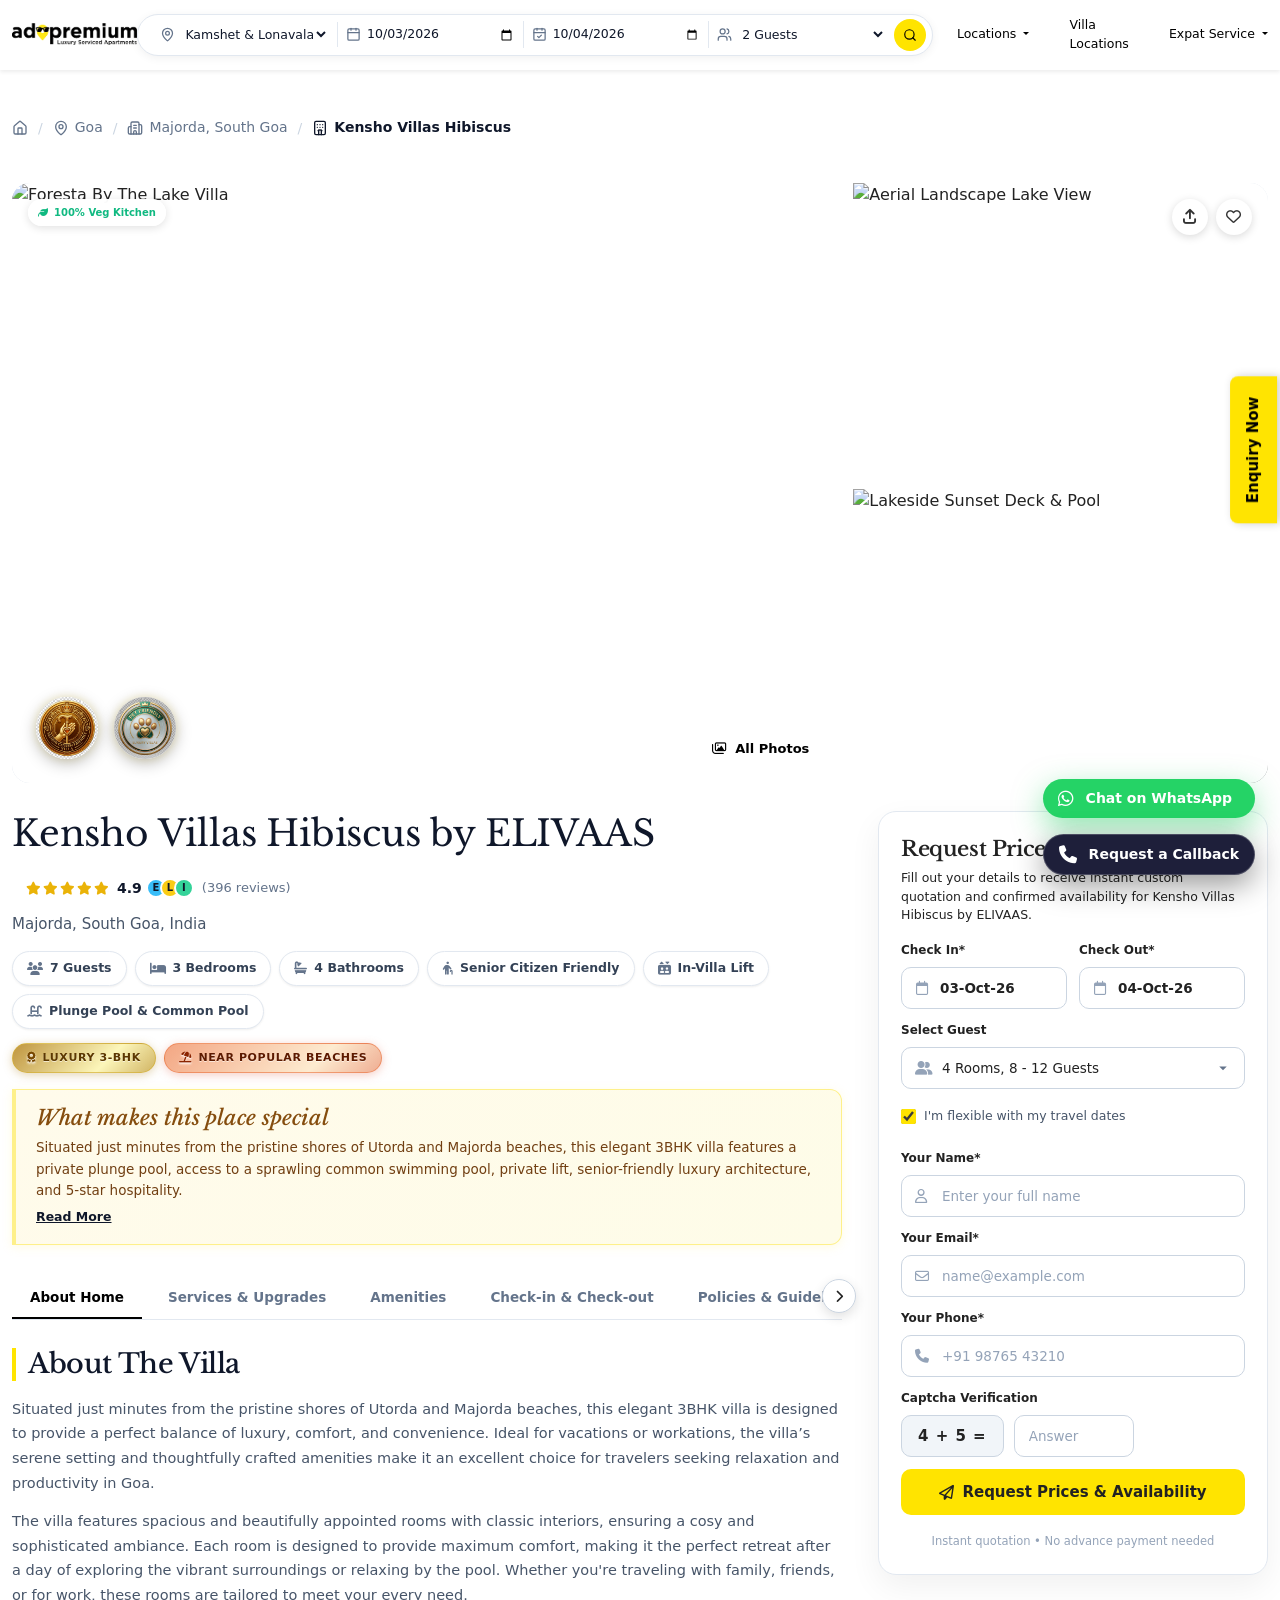
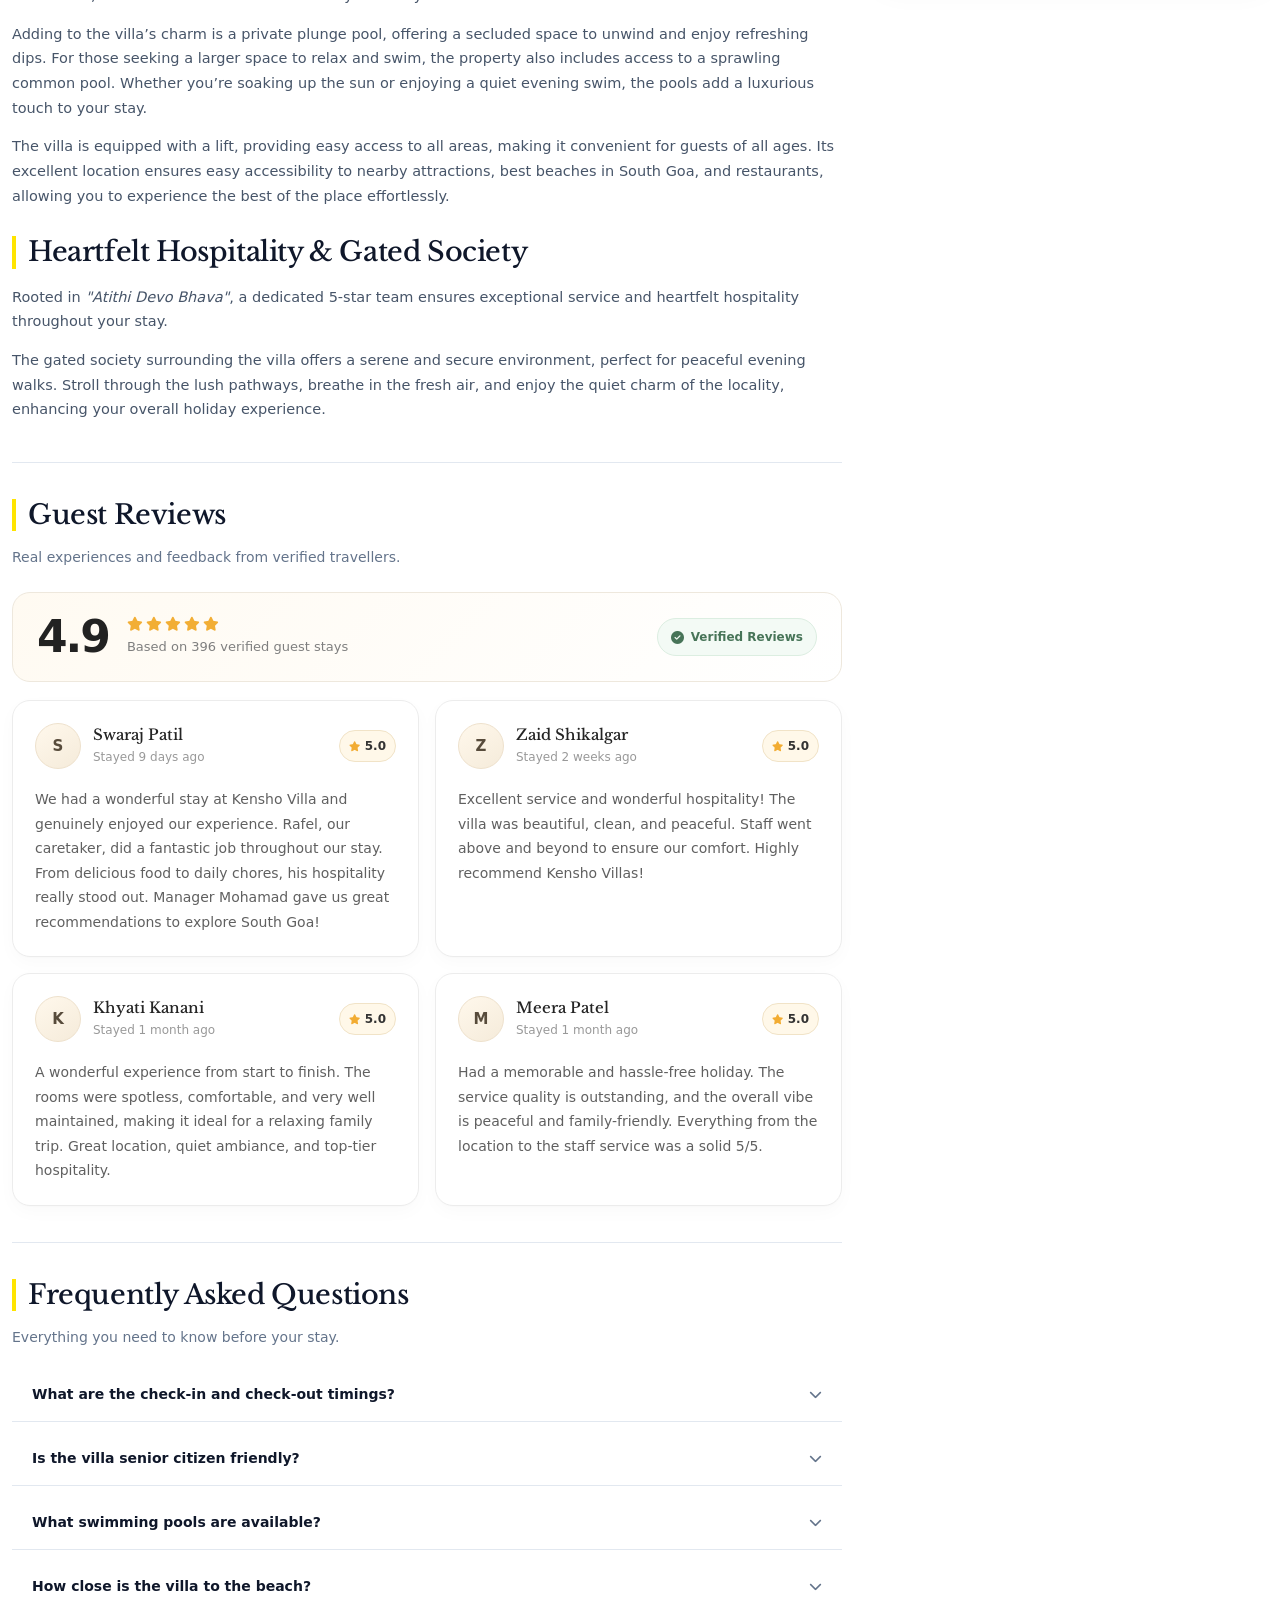
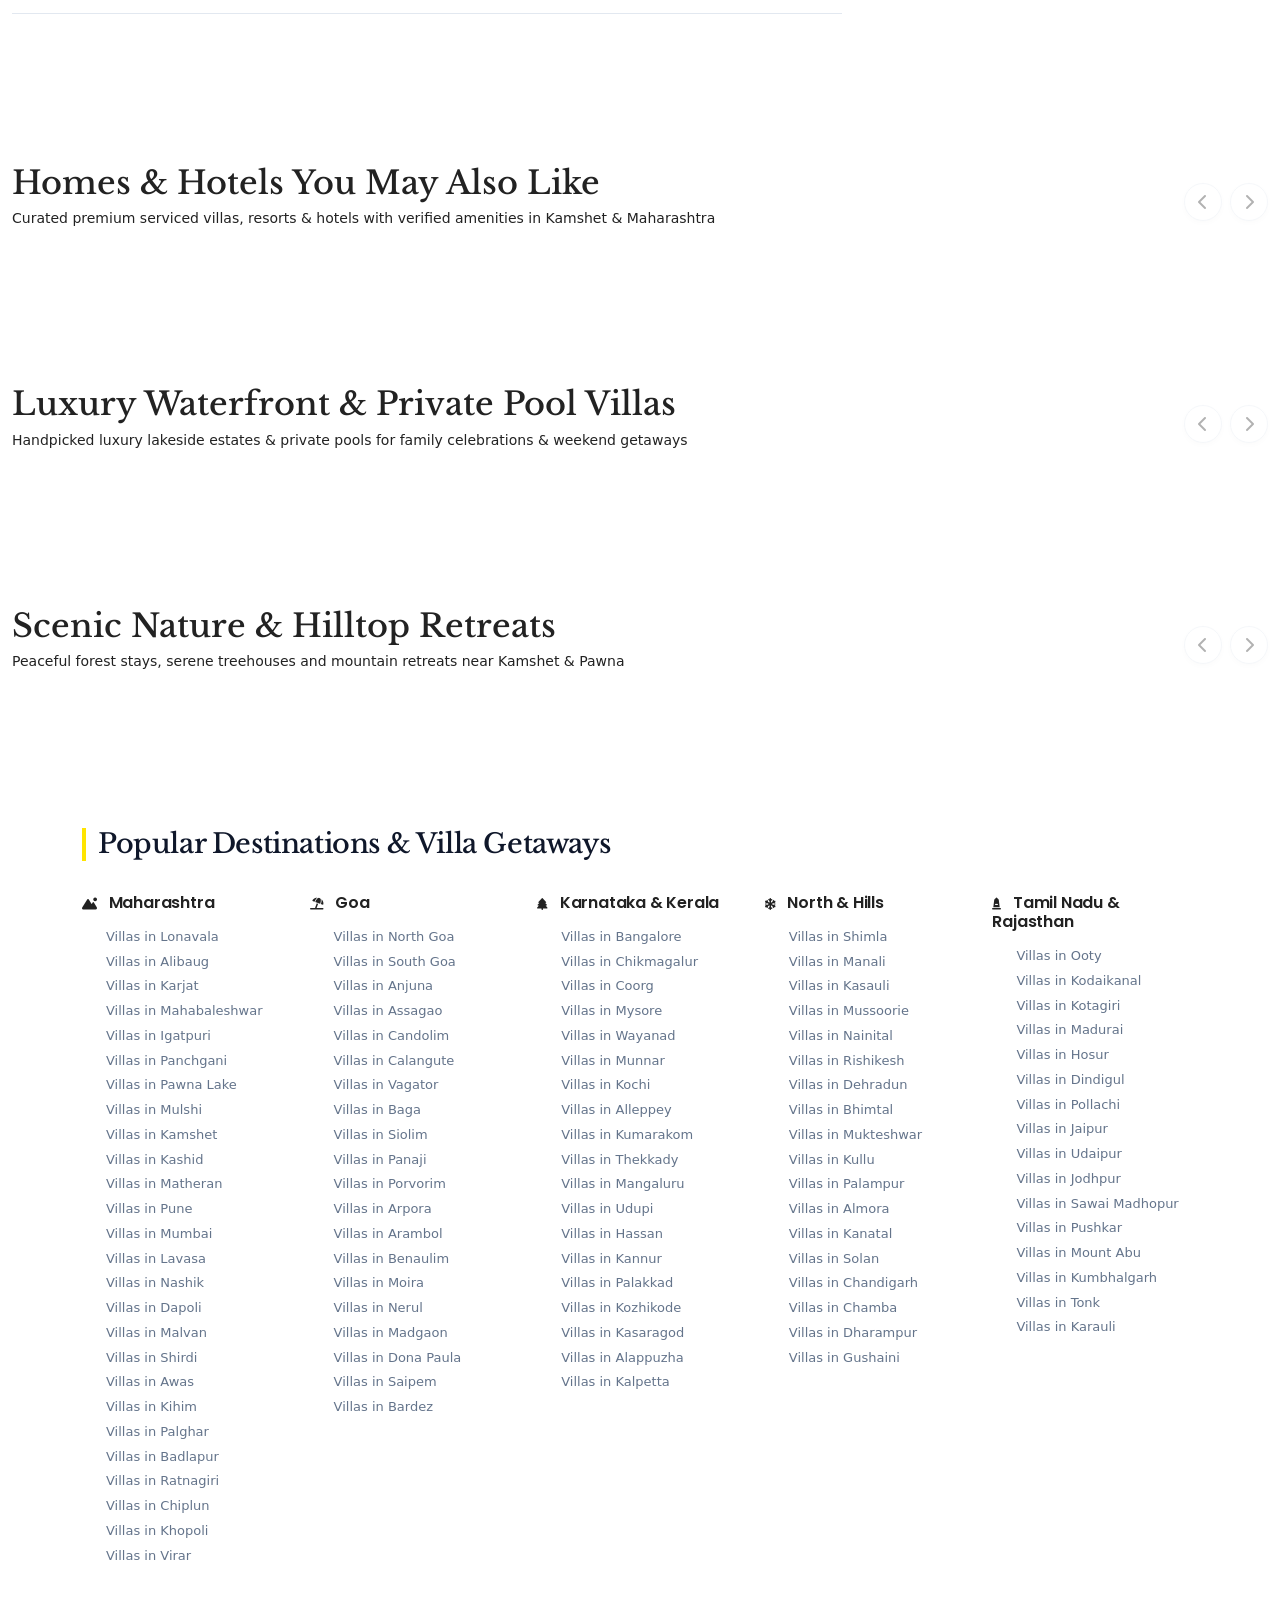
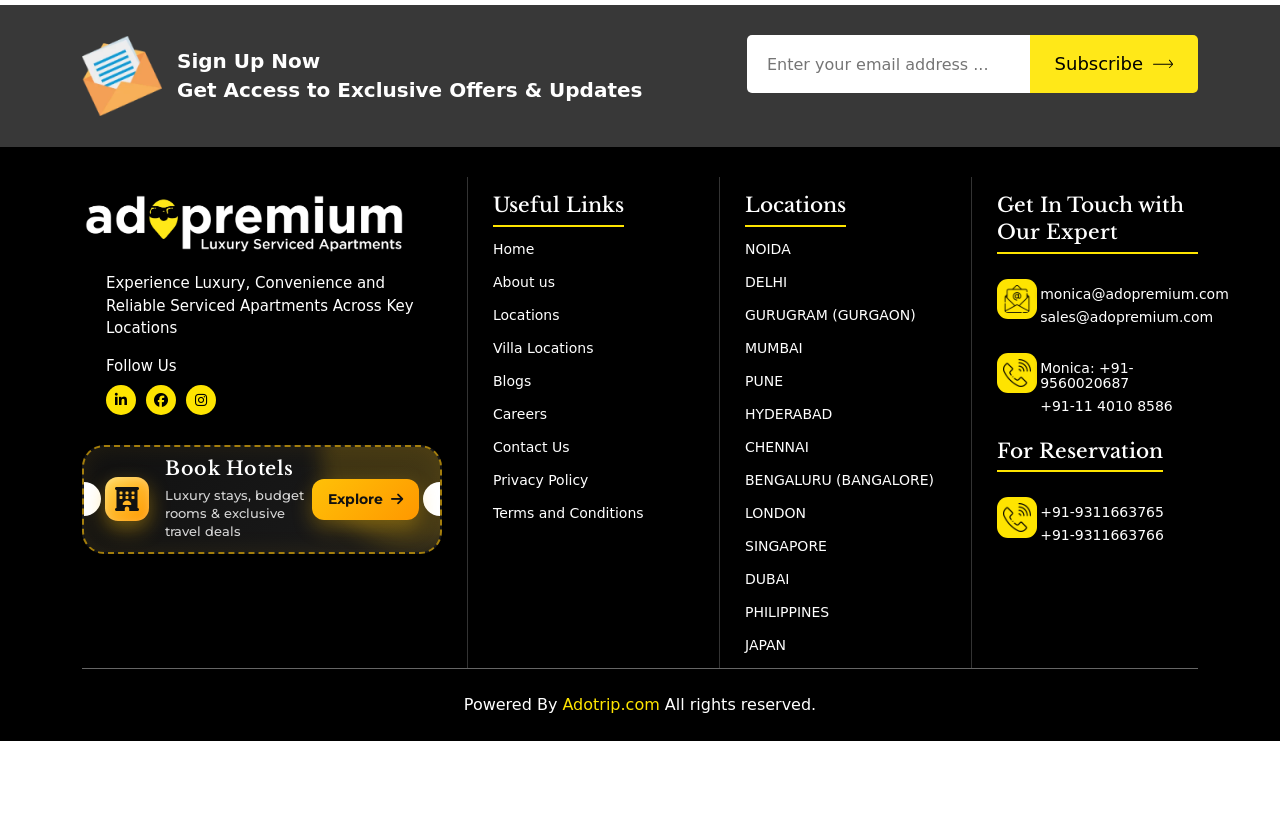
==== index.html @ d83ff5f8 "Change greeting from 'Hello' to 'Goodbye'" ====
<!DOCTYPE html>
<!-- saved from url=(0027)https://www.adopremium.com/ -->
<html class="no-js" lang="en" style="height: 100%;"><head><meta http-equiv="Content-Type" content="text/html; charset=UTF-8"><style>.jquery-ripples { position: relative; z-index: 0; }</style>



  

  <meta name="robots" content="index, follow">

  <link rel="canonical" href="https://www.adopremium.com/">



  <!-- Meta Tags -->

  

  <meta http-equiv="x-ua-compatible" content="ie=edge">

  <meta name="viewport" content="width=device-width, initial-scale=1">

  <meta name="author" content="adopremium">



  <!-- Favicon Icon -->

  <link rel="icon" href="https://www.adopremium.com/adopremium.svg">

  <!-- Site Title -->

  <title>Adopremium Service Apartment | Short and Long Stays | Fully Furnished</title>

  <meta name="description" content="Book serviced apartments across India for short-term and long-term stays. Fully furnished apartments for business travelers, expats, families, and medical travelers with flexible booking options.">







  <link rel="stylesheet" href="./Adopremium Service Apartment _ Short and Long Stays _ Fully Furnished_files/bootstrap.min.css">

  <link rel="stylesheet" href="https://cdnjs.cloudflare.com/ajax/libs/font-awesome/6.5.1/css/all.min.css">
  <link rel="stylesheet" href="https://cdn.jsdelivr.net/npm/bootstrap-icons@1.11.3/font/bootstrap-icons.min.css">


  <link rel="stylesheet" href="./Adopremium Service Apartment _ Short and Long Stays _ Fully Furnished_files/animate.css">

  <link rel="stylesheet" href="./Adopremium Service Apartment _ Short and Long Stays _ Fully Furnished_files/slick.min.css">

  <link rel="stylesheet" href="./Adopremium Service Apartment _ Short and Long Stays _ Fully Furnished_files/odometer.css">

  <link rel="stylesheet" href="./Adopremium Service Apartment _ Short and Long Stays _ Fully Furnished_files/select2.min.css">

  <link rel="stylesheet" href="./Adopremium Service Apartment _ Short and Long Stays _ Fully Furnished_files/light_gallerr.min.css">

  <link rel="stylesheet" href="./Adopremium Service Apartment _ Short and Long Stays _ Fully Furnished_files/style.css">
  <link rel="preconnect" href="https://fonts.googleapis.com">
  <link rel="preconnect" href="https://fonts.gstatic.com" crossorigin>
  <link href="https://fonts.googleapis.com/css2?family=Libre+Baskerville:ital,wght@0,400;0,700;1,400&family=Baskervville:ital@0;1&family=EB+Garamond:ital,wght@0,400..800;1,400..800&display=swap" rel="stylesheet">
  <link rel="stylesheet" href="https://cdn.jsdelivr.net/npm/swiper@11/swiper-bundle.min.css">
  <link rel="stylesheet" href="./Adopremium Service Apartment _ Short and Long Stays _ Fully Furnished_files/property-details.min.css">
  <!-- Lucide Icons -->
  <script src="https://unpkg.com/lucide@latest"></script>

  <!-- <link rel="stylesheet" href="/assets/css/new_header_style.css"> -->

  <link rel="alternate" href="https://www.adopremium.com/" hreflang="x-default">

  <!-- <link rel="alternate" href="https://www.adopremium.com/uk" hreflang="en-GB" />

  <link rel="alternate" href="https://www.adopremium.com/us" hreflang="en-US" />

  <link rel="alternate" href="https://www.adopremium.com/fr" hreflang="en-FR" />

  <link rel="alternate" href="https://www.adopremium.com/de" hreflang="en-DE" />

  <link rel="alternate" href="https://www.adopremium.com/ae" hreflang="en-AE" />

  <link rel="alternate" href="https://www.adopremium.com/jp" hreflang="en-JP" />

  <link rel="alternate" href="https://www.adopremium.com/id" hreflang="en-ID" />

  <link rel="alternate" href="https://www.adopremium.com/it" hreflang="en-IT" />

  <link rel="alternate" href="https://www.adopremium.com/br" hreflang="en-BR" />

  <link rel="alternate" href="https://www.adopremium.com/ru" hreflang="en-RU" />

  <link rel="alternate" href="https://www.adopremium.com/es" hreflang="en-ES" />

  <link rel="alternate" href="https://www.adopremium.com/th" hreflang="en-TH" />

  <link rel="alternate" href="https://www.adopremium.com/tr" hreflang="en-TR" />
 -->


<script async="" src="./Adopremium Service Apartment _ Short and Long Stays _ Fully Furnished_files/clarity.js"></script><script async="" src="./Adopremium Service Apartment _ Short and Long Stays _ Fully Furnished_files/oaiq.min.js"></script><script type="text/javascript" async="" src="./Adopremium Service Apartment _ Short and Long Stays _ Fully Furnished_files/wjqdfzrct3"></script><script type="text/javascript" async="" src="./Adopremium Service Apartment _ Short and Long Stays _ Fully Furnished_files/js"></script><script type="text/javascript" async="" src="./Adopremium Service Apartment _ Short and Long Stays _ Fully Furnished_files/js(1)"></script><script src="./Adopremium Service Apartment _ Short and Long Stays _ Fully Furnished_files/1263282842508307" async=""></script><script async="" src="./Adopremium Service Apartment _ Short and Long Stays _ Fully Furnished_files/fbevents.js"></script><script async="" src="./Adopremium Service Apartment _ Short and Long Stays _ Fully Furnished_files/gtm.js"></script><script src="./Adopremium Service Apartment _ Short and Long Stays _ Fully Furnished_files/jquery-3.6.0.min.js"></script>



  <!-- Google Tag Manager -->

  <script>
    (function(w, d, s, l, i) {

      w[l] = w[l] || [];
      w[l].push({

        'gtm.start':

          new Date().getTime(),
        event: 'gtm.js'

      });
      var f = d.getElementsByTagName(s)[0],

        j = d.createElement(s),
        dl = l != 'dataLayer' ? '&l=' + l : '';
      j.async = true;
      j.src =

        'https://www.googletagmanager.com/gtm.js?id=' + i + dl;
      f.parentNode.insertBefore(j, f);

    })(window, document, 'script', 'dataLayer', 'GTM-WTVS9R2M');
  </script>

  <!-- End Google Tag Manager -->



  <!-- ------------------------------------------------------------------------------------ -->

  <style>
    .goog-te-combo {
        font-weight: 600;
        color: #333;
    }
</style>
<script src="./Adopremium Service Apartment _ Short and Long Stays _ Fully Furnished_files/element.js"></script><link type="text/css" rel="stylesheet" charset="UTF-8" href="./Adopremium Service Apartment _ Short and Long Stays _ Fully Furnished_files/m=el_main_css"><script type="text/javascript" charset="UTF-8" src="./Adopremium Service Apartment _ Short and Long Stays _ Fully Furnished_files/m=el_main"></script>

<script type="text/javascript">




function googleTranslateElementInit() {

  new google.translate.TranslateElement({
    pageLanguage: 'en',
    includedLanguages: 'hi,ar,en,ru,id,es,de,fr,tr,it,pt,th,ja,jp',
    autoDisplay: false
  }, 'google_translate_desktop');

  new google.translate.TranslateElement({
    pageLanguage: 'en',
    includedLanguages: 'hi,ar,en,ru,id,es,de,fr,tr,it,pt,th,ja,jp',
    autoDisplay: false
  }, 'google_translate_mobile');

  // Styling
  const dropdowns = document.getElementsByClassName('goog-te-combo');
  for (let i = 0; i < dropdowns.length; i++) {
    dropdowns[i].className += ' btn btn-success';
  }

  // Remove "Powered by Google"
  const poweredby = document.getElementsByClassName('skiptranslate goog-te-gadget');
  const googlelogo = document.getElementsByClassName('VIpgJd-ZVi9od-l4eHX-hSRGPd')[0];
  if (googlelogo) googlelogo.remove();
  if (poweredby.length > 0 && poweredby[0].firstChild.nextSibling) {
    poweredby[0].firstChild.nextSibling.remove();
  }
  // Change first option text
  setTimeout(() => {
    const selects = document.querySelectorAll('.goog-te-combo');
    selects.forEach(select => {
      if (select.options.length > 0) {
        select.options[0].text = 'Language';
      }
    });
  }, 800);

  // ************* FORCE DEFAULT LANGUAGE = HINDI *************
  function setHindiDefault() {
    const selects = document.querySelectorAll('.goog-te-combo');
    selects.forEach(select => {
      if (select.value !== 'en') {
        select.value = 'en';
        select.dispatchEvent(new Event('change'));
      }
    });
  }

  // Run multiple times to override Google script
  setTimeout(setHindiDefault, 1500);
  setTimeout(setHindiDefault, 2500);
  setTimeout(setHindiDefault, 3500);
}


</script>

<meta name="google-site-verification" content="h0Mx1zhW4nFOB2TQso_cP8O1lnmFmKmVxPbE-biu5Nk">
  <!-- ------------------------------------------------------------------------------------ -->





  <meta property="og:title" content="Adopremium">

  <meta property="og:site_name" content="Adopremium">

  <meta property="og:url" content="https://www.adopremium.com/">

  <meta property="og:description" content="Adopremium is a perfect website where you can find the luxury serviced apartments in India.">

  <meta property="og:type" content="website">

  <meta property="og:image" content="https://www.adopremium.com/img/og-logo.webp">



  <style type="text/css">
    body {

      top: 0px !important;

    }



    body>.skiptranslate {

      display: none;

    }



    .cs_menu_widget li a {

      color: #000000;

    }



    @media (max-width: 1199px) {

      .cs_card.cs_style_2 .cs_card_content {

        padding: 8px;

      }

    }



    .cs_page_header_text a {

      color: #fff;

    }
  </style>



  


  




  <!-- ------------New Schemas 25-Nov-25 -------------- -->



  <script type="application/ld+json">
    {

      "@context": "https://schema.org",

      "@type": "Organization",

      "name": "Adopremium",

      "url": "https://www.adopremium.com/",

      "description": "Book luxury serviced apartments in India with Adopremium. We offer 1 BHK to 3 BHK serviced apartments and studio units for expats and corporate travelers. Perfect for leisure stays as well as long-term furnished or unfurnished rentals. Reserve your apartment today and experience comfort with convenience.",

      "logo": "https://www.adopremium.com/img/logo.webp",

      "contactPoint": {

        "@type": "ContactPoint",

        "telephone": "+91-9560020687",

        "contactType": "customer service",

        "areaServed": ["IN"],

        "availableLanguage": "en"

      },

     "sameAs": [
  "https://www.facebook.com/profile.php?id=61590614009988",
  "https://www.instagram.com/adopremium_/",
  "https://www.linkedin.com/company/adopremium/"
]

    }
  </script>











  <!-- ------------New Schemas 25-Nov-25 Ends -------------- -->





  <!-- Meta Pixel Code -->

  <script>
    ! function(f, b, e, v, n, t, s)

    {
      if (f.fbq) return;
      n = f.fbq = function() {
        n.callMethod ?

          n.callMethod.apply(n, arguments) : n.queue.push(arguments)
      };

      if (!f._fbq) f._fbq = n;
      n.push = n;
      n.loaded = !0;
      n.version = '2.0';

      n.queue = [];
      t = b.createElement(e);
      t.async = !0;

      t.src = v;
      s = b.getElementsByTagName(e)[0];

      s.parentNode.insertBefore(t, s)
    }(window, document, 'script',

      'https://connect.facebook.net/en_US/fbevents.js');

    fbq('init', '1263282842508307');

    fbq('track', 'PageView');
  </script>

  <noscript><img height="1" width="1" style="display:none"

      src="https://www.facebook.com/tr?id=1263282842508307&ev=PageView&noscript=1" /></noscript>

  <!-- End Meta Pixel Code -->



<style>
  .imageye-selected {
    outline: 2px solid black !important;
    box-shadow: 0 0 10px rgba(0, 0, 0, 0.5) !important;
  }
</style><script type="text/javascript" async="" src="./Adopremium Service Apartment _ Short and Long Stays _ Fully Furnished_files/f.txt"></script></head>



<body style="position: relative; min-height: 100%; top: 0px;">

  <!-- Google Tag Manager (noscript) -->

  <noscript><iframe src="https://www.googletagmanager.com/ns.html?id=GTM-WTVS9R2M" height="0" width="0"

      style="display:none;visibility:hidden"></iframe></noscript>


  <!-- ------------------- nav bar start ---------------------------- -->


<link rel="stylesheet" href="./Adopremium Service Apartment _ Short and Long Stays _ Fully Furnished_files/flatpickr.min.css">

<script src="./Adopremium Service Apartment _ Short and Long Stays _ Fully Furnished_files/flatpickr"></script>

  <link href="./Adopremium Service Apartment _ Short and Long Stays _ Fully Furnished_files/bootstrap(1).min.css" rel="stylesheet">

  <link rel="stylesheet" href="https://cdn.jsdelivr.net/npm/bootstrap-icons@1.11.3/font/bootstrap-icons.min.css">



  <style>

   a {

     color: none !important;

     text-decoration: none !important;

   }



   .cs_menu_widget li a {

     color: #fff;

   }



   .search-box {



     background: #fff;



     border-radius: 5px;



     box-shadow: 0 2px 6px rgba(0, 0, 0, 0.1);



     display: flex;



     align-items: center;



     overflow: hidden;



     flex-wrap: wrap;



     transition: all 0.4s ease;



   }



   .hero-section .search-item {



     flex: 1;



     padding: 11px 14px;



     display: flex;



     align-items: center;



     gap: 10px;



     border-right: 1px solid #ddd;



     min-width: 150px;



   }



   .search-item {



     flex: 1;



     padding: 12px 5px;



     display: flex;



     font-size: 15px;



     align-items: center;



     gap: 5px;



     border-right: 1px solid #ddd;



     min-width: 125px;



   }



   .search-item:last-child {



     border-right: none;



   }



   .search-item i {



     color: #000;

     font-size: 1.2rem;



   }



   .search-btn {



     background-color: #ffe401;



     color: #000;



     font-weight: 500;



     border: none;



     padding: 20px 30px;



     /* display: flex; */



     align-items: center;



     gap: 8px;



   }



   .search-btn:hover {



     background-color: #dac410;



   }







   /* Mobile view hidden form */



   #mobileForm {



     display: none;



   }







   @media (max-width: 768px) {



     .desktop-form {



       display: none !important;



     }



     #mobileForm {



       display: none;



     }



     .search-box {



       flex-direction: column;



       align-items: stretch;



     }



     .search-item {



       border-right: none;



       border-bottom: 1px solid #ddd;



     }



     .search-item:last-child {



       border-bottom: none;



     }



   }

 </style>


  <!-- Header Start -->

  <header style="background: #fff" class="py-2 shadow-sm sticky-top">

    <div class="container-fluid d-flex align-items-center justify-content-between" style="max-width: 1600px;">

      <!-- Logo -->

      <a href="https://www.adopremium.com/" class="text-white text-decoration-none fs-4 fw-bold">

       <img src="./Adopremium Service Apartment _ Short and Long Stays _ Fully Furnished_files/logo.webp" class="img-fluid" style="width: 200px;">

         <!-- <img src="/img/ado-logo-chri.webp" class="img-fluid" style="width: 200px;"> -->

      </a>



      

      <!-- Desktop Form -->

      

        <!-- Sticky Header Search Bar (Appears when scrolled) -->
        <form id="pdpStickyHeaderSearchForm" action="https://www.adopremium.com/locations/" method="GET" class="pdp-header-searchbar mx-auto visible-lg visible">
          <div class="pdp-hsb-item">
            <i data-lucide="map-pin" class="pdp-hsb-icon"></i>
            <select name="slug" required class="pdp-hsb-select">
              <option value="kamshet" selected>Kamshet &amp; Lonavala</option>
              <option value="noida">Noida</option>
              <option value="delhi-ncr">Delhi</option>
              <option value="gurgaon">Gurugram (Gurgaon)</option>
              <option value="mumbai">Mumbai</option>
              <option value="pune">Pune</option>
              <option value="hyderabad">Hyderabad</option>
              <option value="chennai">Chennai</option>
              <option value="bangalore">Bengaluru (Bangalore)</option>
              <option value="goa">Goa</option>
              <option value="london">London</option>
              <option value="singapore">Singapore</option>
              <option value="dubai">Dubai</option>
            </select>
          </div>

          <div class="pdp-hsb-item">
            <i data-lucide="calendar" class="pdp-hsb-icon"></i>
            <input required type="date" name="checkin" class="pdp-hsb-input" value="2026-10-03" title="Check-in">
          </div>

          <div class="pdp-hsb-item">
            <i data-lucide="calendar-check" class="pdp-hsb-icon"></i>
            <input required type="date" name="checkout" class="pdp-hsb-input" value="2026-10-04" title="Check-out">
          </div>

          <div class="pdp-hsb-item">
            <i data-lucide="users" class="pdp-hsb-icon"></i>
            <select name="guests" class="pdp-hsb-select" required>
              <option value="1">1 Guest</option>
              <option value="2" selected>2 Guests</option>
              <option value="3">3 Guests</option>
              <option value="4">4 Guests</option>
              <option value="5">5 Guests</option>
              <option value="6">6 Guests</option>
              <option value="8">8+ Guests</option>
            </select>
          </div>

          <button type="submit" class="pdp-hsb-btn" aria-label="Search">
            <i data-lucide="search" class="pdp-hsb-btn-icon"></i>
          </button>
        </form>



      

     

      

      <div class="d-flex align-items-center">

        

        <button style="background: #ffe818; color: #000000; font-size: 25px; font-weight: 600; padding: 3px 10px;" class="btn d-md-none me-2" id="toggleSearch">

          <i class="bi bi-search"></i>

        </button>



        

    


        



        <div class="d-none d-md-flex align-items-center gap-3">

            

            <!-- Locations Dropdown -->

            <ul class="navbar-nav ms-auto text-lg">

                <li class="nav-item dropdown" style="background:none;">

                    <a class="nav-link dropdown-toggle" href="https://www.adopremium.com/#" style="color:#000;background:none;" role="button" data-bs-toggle="dropdown" aria-expanded="false">

                        Locations

                    </a>

                    <ul class="dropdown-menu">

                        
                       

                            <li><a class="dropdown-item" href="https://www.adopremium.com/locations/noida" style="color:#000;text-decoration:none;font-size:14px;">Noida</a></li>

                    
                       

                            <li><a class="dropdown-item" href="https://www.adopremium.com/locations/delhi-ncr" style="color:#000;text-decoration:none;font-size:14px;">Delhi</a></li>

                    
                       

                            <li><a class="dropdown-item" href="https://www.adopremium.com/locations/gurgaon" style="color:#000;text-decoration:none;font-size:14px;">Gurugram (Gurgaon)</a></li>

                    
                       

                            <li><a class="dropdown-item" href="https://www.adopremium.com/locations/mumbai" style="color:#000;text-decoration:none;font-size:14px;">Mumbai</a></li>

                    
                       

                            <li><a class="dropdown-item" href="https://www.adopremium.com/locations/pune" style="color:#000;text-decoration:none;font-size:14px;">Pune</a></li>

                    
                       

                            <li><a class="dropdown-item" href="https://www.adopremium.com/locations/hyderabad" style="color:#000;text-decoration:none;font-size:14px;">Hyderabad</a></li>

                    
                       

                            <li><a class="dropdown-item" href="https://www.adopremium.com/locations/chennai" style="color:#000;text-decoration:none;font-size:14px;">Chennai</a></li>

                    
                       

                            <li><a class="dropdown-item" href="https://www.adopremium.com/locations/bangalore" style="color:#000;text-decoration:none;font-size:14px;">Bengaluru (Bangalore)</a></li>

                    
                       

                            <li><a class="dropdown-item" href="https://www.adopremium.com/locations/london" style="color:#000;text-decoration:none;font-size:14px;">London</a></li>

                    
                       

                            <li><a class="dropdown-item" href="https://www.adopremium.com/locations/singapore" style="color:#000;text-decoration:none;font-size:14px;">Singapore</a></li>

                    
                       

                            <li><a class="dropdown-item" href="https://www.adopremium.com/locations/dubai" style="color:#000;text-decoration:none;font-size:14px;">Dubai</a></li>

                    
                       

                            <li><a class="dropdown-item" href="https://www.adopremium.com/locations/philippines" style="color:#000;text-decoration:none;font-size:14px;">Philippines </a></li>

                    
                       

                            <li><a class="dropdown-item" href="https://www.adopremium.com/locations/japan" style="color:#000;text-decoration:none;font-size:14px;">Japan</a></li>

                    
                    </ul>

                </li>

            </ul>

            <ul class="navbar-nav ms-auto text-lg">

                <li class="nav-item " style="background:none;">

                    <a class="nav-link " href="https://www.adopremium.com/villa-locations" style="color:#000;background:none;">

                        Villa Locations

                    </a>

                    

                </li>

            </ul>

            <!-- Expat Services Dropdown -->

            <ul class="navbar-nav ms-auto text-lg">

                <li class="nav-item dropdown" style="background:none;">

                    <a class="nav-link dropdown-toggle" href="https://www.adopremium.com/#" style="color:#000;background:none;" role="button" data-bs-toggle="dropdown" aria-expanded="false">

                        Expat Service

                    </a>

                    <ul class="dropdown-menu">

                        
                            <li><a class="dropdown-item" href="https://www.adopremium.com/expat-taxation" style="color:#000;text-decoration:none;font-size:14px;">Expat Taxation</a></li>

                        
                            <li><a class="dropdown-item" href="https://www.adopremium.com/frro-assistance" style="color:#000;text-decoration:none;font-size:14px;">FRRO Assistance</a></li>

                        
                            <li><a class="dropdown-item" href="https://www.adopremium.com/school-assistance" style="color:#000;text-decoration:none;font-size:14px;">School Assistance</a></li>

                        
                            <li><a class="dropdown-item" href="https://www.adopremium.com/city-orientation-programs" style="color:#000;text-decoration:none;font-size:14px;">City Orientation Programs</a></li>

                        
                            <li><a class="dropdown-item" href="https://www.adopremium.com/serviced-apartments" style="color:#000;text-decoration:none;font-size:14px;">Serviced Apartments</a></li>

                        
                            <li><a class="dropdown-item" href="https://www.adopremium.com/long-term-furnished-stays" style="color:#000;text-decoration:none;font-size:14px;">Long Term Furnished Stays</a></li>

                        
                            <li><a class="dropdown-item" href="https://www.adopremium.com/long-term-unfurnished-stays" style="color:#000;text-decoration:none;font-size:14px;">Long Term Unfurnished Stays</a></li>

                        
                    </ul>

                </li>

            </ul>



            <!-- Languages Dropdown -->

            <!--<ul class="navbar-nav ms-auto text-lg">

                <li>

                        <a href="javascript:;" style="display:none">

                            <div class="language_chng">

                                <div id="google_translate_desktop" class="translate-container"></div>

                            </div>

                        </a>



                       <select id="countrySelect" style="border: none; width: 65%;">

                          <option value="">Language</option>

                          <option value="/uk/">United Kingdom (UK)</option>

                          <option value="/us/">United States (US)</option>

                          <option value="/fr/">France (FR)</option>

                          <option value="/de/">Germany (DE)</option>

                          <option value="/ae/">United Arab Emirates (AE)</option>

                          <option value="/id/">Indonesia (ID)</option>

                          <option value="/it/">Italy (IT)</option>

                          <option value="/jp/">Japan (JP)</option>

                          <option value="/br/">Brazil (BR)</option>

                          <option value="/ru/">Russia (RU)</option>

                          <option value="/es/">Spain (ES)</option>

                          <option value="/th/">Thailand (TH)</option>

                          <option value="/tr/">Turkey (TR)</option>

                        </select>



                        <script>

                            let s = document.getElementById("countrySelect");

                            s.value = [...s.options].find(o => location.href.startsWith(o.value))?.value || "";

                            s.onchange = () => location.href = s.value;

                        </script>

                </li>

            </ul> -->



            <!-- Enquiry Button -->

            <!-- <ul class="navbar-nav ms-auto text-lg">

                <li class="nav-item" style="background:none;">

                    <a href="/contact-us" class="nav-link" style="color:#000;text-decoration:none;font-size:14px;background:#ffe401;padding:10px;">Enquiry Now</a>

                </li>

            </ul> -->



        </div>

     



        <!--  Mobile Dropdown Menu (hidden on md & up) -->



        <div class="dropdown d-md-none">

            <button style="background: #ffe818; color: #000000; font-size: 25px; font-weight: 600; padding: 3px 10px;" class="btn" type="button" id="menuDropdown" data-bs-toggle="dropdown" aria-expanded="false">

                <i class="bi bi-list"></i>

            </button>



            <ul class="dropdown-menu dropdown-menu-end" aria-labelledby="menuDropdown">

            



                <!-- Nested dropdown (use dropdown-submenu pattern) -->



                <li class="dropdown-submenu">

                    <a class="dropdown-item dropdown-toggle" href="https://www.adopremium.com/#">Locations</a>



                    <ul class="dropdown-menu">

                          

                            <li><a class="dropdown-item" href="https://www.adopremium.com/locations/noida" style="color:#000;text-decoration:none;font-size:14px;">Noida</a></li>

                          

                            <li><a class="dropdown-item" href="https://www.adopremium.com/locations/delhi-ncr" style="color:#000;text-decoration:none;font-size:14px;">Delhi</a></li>

                          

                            <li><a class="dropdown-item" href="https://www.adopremium.com/locations/gurgaon" style="color:#000;text-decoration:none;font-size:14px;">Gurugram (Gurgaon)</a></li>

                          

                            <li><a class="dropdown-item" href="https://www.adopremium.com/locations/mumbai" style="color:#000;text-decoration:none;font-size:14px;">Mumbai</a></li>

                          

                            <li><a class="dropdown-item" href="https://www.adopremium.com/locations/pune" style="color:#000;text-decoration:none;font-size:14px;">Pune</a></li>

                          

                            <li><a class="dropdown-item" href="https://www.adopremium.com/locations/hyderabad" style="color:#000;text-decoration:none;font-size:14px;">Hyderabad</a></li>

                          

                            <li><a class="dropdown-item" href="https://www.adopremium.com/locations/chennai" style="color:#000;text-decoration:none;font-size:14px;">Chennai</a></li>

                          

                            <li><a class="dropdown-item" href="https://www.adopremium.com/locations/bangalore" style="color:#000;text-decoration:none;font-size:14px;">Bengaluru (Bangalore)</a></li>

                          

                            <li><a class="dropdown-item" href="https://www.adopremium.com/locations/london" style="color:#000;text-decoration:none;font-size:14px;">London</a></li>

                          

                            <li><a class="dropdown-item" href="https://www.adopremium.com/locations/singapore" style="color:#000;text-decoration:none;font-size:14px;">Singapore</a></li>

                          

                            <li><a class="dropdown-item" href="https://www.adopremium.com/locations/dubai" style="color:#000;text-decoration:none;font-size:14px;">Dubai</a></li>

                          

                            <li><a class="dropdown-item" href="https://www.adopremium.com/locations/philippines" style="color:#000;text-decoration:none;font-size:14px;">Philippines </a></li>

                          

                            <li><a class="dropdown-item" href="https://www.adopremium.com/locations/japan" style="color:#000;text-decoration:none;font-size:14px;">Japan</a></li>

                        
                    </ul>

                </li>

                <!-- <li class="nav-item " style="background:none;">

                    <a class="nav-link " href="/villa-locations" style="color:#000;background:none;" >

                        Villa Locations

                    </a>

                    

                </li> -->


                <li class="nav-item">

                    <a class="dropdown-item" href="https://www.adopremium.com/villa-locations"> Villa Locations</a>

                </li>


                <li class="dropdown-submenu">
                    <a class="dropdown-item dropdown-toggle" href="https://www.adopremium.com/#">Expat Service</a>

                    <ul class="dropdown-menu">

                        
                            <li><a class="dropdown-item" href="https://www.adopremium.com/expat-taxation" style="color:#000;text-decoration:none;font-size:14px;">Expat Taxation</a></li>

                        
                            <li><a class="dropdown-item" href="https://www.adopremium.com/frro-assistance" style="color:#000;text-decoration:none;font-size:14px;">FRRO Assistance</a></li>

                        
                            <li><a class="dropdown-item" href="https://www.adopremium.com/school-assistance" style="color:#000;text-decoration:none;font-size:14px;">School Assistance</a></li>

                        
                            <li><a class="dropdown-item" href="https://www.adopremium.com/city-orientation-programs" style="color:#000;text-decoration:none;font-size:14px;">City Orientation Programs</a></li>

                        
                            <li><a class="dropdown-item" href="https://www.adopremium.com/serviced-apartments" style="color:#000;text-decoration:none;font-size:14px;">Serviced Apartments</a></li>

                        
                            <li><a class="dropdown-item" href="https://www.adopremium.com/long-term-furnished-stays" style="color:#000;text-decoration:none;font-size:14px;">Long Term Furnished Stays</a></li>

                        
                            <li><a class="dropdown-item" href="https://www.adopremium.com/long-term-unfurnished-stays" style="color:#000;text-decoration:none;font-size:14px;">Long Term Unfurnished Stays</a></li>

                        
                    </ul>

                </li>





            </ul>

        </div>



      </div>



    </div>



    <!-- Mobile Hidden Form -->



    <div class="container mt-3" id="mobileForm">



      <form class="search-box mx-auto" method="GET" action="https://www.adopremium.com/locations/" style="max-width: 800px; width: 100%;">



            <div class="search-item" style="flex: 1; display: flex; align-items: center; gap: 8px;">

                <i class="bi bi-geo-alt-fill"></i>

                <!-- <input required type="text" name="slug" value="" placeholder="Enter Location"

                    style="border: none; outline: none; width: 100%; padding: 6px;"> -->

                <select name="slug" required="" class="location-input" style="border: none; outline: none; width: 100%; padding: 8px;">

                  

			            <option value="noida">Noida</option>

                           

                  

			            <option value="delhi-ncr">Delhi</option>

                           

                  

			            <option value="gurgaon">Gurugram (Gurgaon)</option>

                           

                  

			            <option value="mumbai">Mumbai</option>

                           

                  

			            <option value="pune">Pune</option>

                           

                  

			            <option value="hyderabad">Hyderabad</option>

                           

                  

			            <option value="chennai">Chennai</option>

                           

                  

			            <option value="bangalore">Bengaluru (Bangalore)</option>

                           

                  

			            <option value="london">London</option>

                           

                  

			            <option value="singapore">Singapore</option>

                           

                  

			            <option value="dubai">Dubai</option>

                           

                  

			            <option value="philippines">Philippines </option>

                           

                  

			            <option value="japan">Japan</option>

                           

                
                     

                </select>

            </div>



            <div class="search-item" style="flex: 1; display: flex; align-items: center; gap: 8px;">

                <i class="bi bi-calendar-event-fill"></i>

                <input required="" type="text" name="checkin" class="checkin_date flatpickr-input" placeholder="Check In" style="border: none; outline: none; width: 100%; padding: 6px;" readonly="readonly">

            </div>



            <div class="search-item" style="flex: 1; display: flex; align-items: center; gap: 8px;">

                <i class="bi bi-calendar-check-fill"></i>

                <input required="" type="text" name="checkout" class="checkout_date flatpickr-input" placeholder="Check Out" style="border: none; outline: none; width: 100%; padding: 6px;" readonly="readonly">

            </div>



            <div class="search-item" style="flex: 1; display: flex; align-items: center; gap: 8px;">

                <i class="bi bi-person-fill"></i>

                <select required="" name="guests" style="border: none; outline: none; width: 100%; padding: 6px;">

                  <option value="">Guest</option>

                  <option value="1">1</option><option value="2">2</option><option value="3">3</option><option value="4">4</option><option value="5">5</option><option value="6">6</option><option value="7">7</option><option value="8">8</option><option value="9">9</option>
              </select>

            </div>



            <button type="submit" class="search-btn" style="background: #FFD700; border: none; padding: 8px 20px; cursor: pointer; border-radius: 4px;">

                <i class="bi bi-search"></i> Search

            </button>



        </form>





    </div>



  </header>



  <!-- Header End -->



  <script src="./Adopremium Service Apartment _ Short and Long Stays _ Fully Furnished_files/bootstrap.bundle.min.js"></script>



  <script>

    const toggleSearchBtn = document.getElementById('toggleSearch');

    const mobileForm = document.getElementById('mobileForm');

    let isVisible = false;

    toggleSearchBtn.addEventListener('click', () => {

      if (!isVisible) {

        mobileForm.style.display = 'block';

        mobileForm.style.opacity = 0;

        mobileForm.style.transition = 'opacity 0.4s ease';

        setTimeout(() => mobileForm.style.opacity = 1, 10);

      } else {

        mobileForm.style.opacity = 0;

        setTimeout(() => mobileForm.style.display = 'none', 400);

      }

      isVisible = !isVisible;

    });

  </script>



  <script>

            document.querySelectorAll('.dropdown-submenu > a').forEach(function(element) {

            element.addEventListener('click', function (e) {

                let submenu = this.nextElementSibling;

                if (submenu) {

                submenu.classList.toggle('show');

                }

                e.stopPropagation();

                e.preventDefault();

            });

            });

    </script>





  <script src="./Adopremium Service Apartment _ Short and Long Stays _ Fully Furnished_files/38330728cc.js" crossorigin="anonymous"></script>





<script>

  $(document).ready(function() {

    if (typeof flatpickr !== 'function') return;

    $('.checkin_date').each(function(index, checkinElem){

        const $checkin = $(checkinElem);

        const $form = $checkin.closest('form');

        const $checkout = $form.find('.checkout_date');



        const today = new Date();

        const minCheckinDate = new Date();

        minCheckinDate.setDate(today.getDate() + 4); 



        let disabledCheckoutDates = [];



        const checkoutPicker = flatpickr($checkout[0], {

            dateFormat: "d-M-y",

            defaultDate: new Date(minCheckinDate.getTime() + 1*24*60*60*1000),

            minDate: new Date(minCheckinDate.getTime() + 1*24*60*60*1000),

            disable: disabledCheckoutDates,

            disableMobile: true,

            onChange: function(selectedDates) {

                if(selectedDates.length > 0) {

                    disabledCheckoutDates.push(selectedDates[0]);

                    checkoutPicker.set('disable', disabledCheckoutDates);

                }

            }

        });



        const checkinPicker = flatpickr($checkin[0], {

            dateFormat: "d-M-y",

            minDate: minCheckinDate,

            defaultDate: minCheckinDate,

            disableMobile: true,

            onChange: function(selectedDates) {

                if(selectedDates.length > 0) {

                    const minCheckout = new Date(selectedDates[0].getTime() + 1*24*60*60*1000);



                    checkoutPicker.set('minDate', minCheckout);



                    const currentCheckout = new Date($checkout.val());

                    if(!currentCheckout || currentCheckout < minCheckout) {

                        checkoutPicker.setDate(minCheckout, true);

                    }



                    $checkout.focus();

                }

            }

        });



    });



});



</script>





<style>



  @media screen and (min-width: 768px) and (max-width: 1024px) {

    #header-search-form-dekstop {

      display: none !important;

    }

  }



  .cs_about_thumb img

  {

    width: 100%;

  }



  select.goog-te-combo.btn.btn-success {

      background: #fff;

      color: #000;

      font-size: 15px;

      /* letter-spacing: 0.5px; */

      padding: 0;

      display: inline-block;

      font-family: "montserrat", sans-serif;

      border: 1px solid #fff;

      width: 100px;

  }

    /* 

      input.checkin_date 

      {

        border: none;

        outline: none;

        width: 100%;

        padding: 6px;

      }

      input.checkout_date 

      {

          border: none;

          outline: none;

          width: 100%;

          padding: 6px;

      } 

    */

</style>







<!-- ----------------- nav bar ends ------------------- -->

  <a href="https://www.adopremium.com/contact-us" class="enquiry-side-btn">Enquiry Now</a>
  <style>
    .enquiry-side-btn {
      position: fixed;
      right: -47px;
      top: 50%;
      transform: translateY(-50%) rotate(-90deg);
      z-index: 9999;

      background: #ffe401;
      color: #000 !important;

      padding: 12px 20px;
      font-size: 15px;
      font-weight: 600;

      border-radius: 8px 8px 0 0;
      text-decoration: none !important;
      box-shadow: 0 3px 10px rgba(0, 0, 0, .2);
    }

    /* On mouse over → slide to left */
    .enquiry-side-btn:hover {
      color: #ffe401 !important;
      background: #000;
      box-shadow: 0 5px 15px rgba(0, 0, 0, 0.30);
    }

    /* Hide on tablet and mobile */
    @media (max-width: 768px) {
      .enquiry-side-btn {
        display: none !important;
      }
    }
  </style>
<!---------------------------- Schema New ------------------------------------------>

<script type="application/ld+json">
{
  "@context": "https://schema.org",
  "@graph": [
    {
      "@type": "WebSite",
      "name": "AdoPremium",
      "url": "https://www.adopremium.com/",
      "potentialAction": {
        "@type": "SearchAction",
        "target": {
          "@type": "EntryPoint",
          "urlTemplate": "https://www.adopremium.com/search?q={search_term_string}"
        },
        "query-input": "required name=search_term_string"
      }
    },
    {
      "@type": "LodgingBusiness",
      "name": "AdoPremium",
      "url": "https://www.adopremium.com/",
      "telephone": "+91-9311663765",
      "email": "sales@adopremium.com",
      "description": "Premium serviced apartments across India for corporate travellers, expats, medical tourists and long stay guests.",
      "priceRange": "₹₹",
      "amenityFeature": [
        {
          "@type": "LocationFeatureSpecification",
          "name": "High Speed WiFi",
          "value": true
        },
        {
          "@type": "LocationFeatureSpecification",
          "name": "Housekeeping",
          "value": true
        },
        {
          "@type": "LocationFeatureSpecification",
          "name": "Fully Furnished",
          "value": true
        },
        {
          "@type": "LocationFeatureSpecification",
          "name": "Kitchen",
          "value": true
        }
      ]
    },
    {
      "@type": "Service",
      "name": "Serviced Apartment Booking",
      "provider": {
        "@type": "Organization",
        "name": "AdoPremium",
        "url": "https://www.adopremium.com/"
      },
      "areaServed": {
        "@type": "Country",
        "name": "India"
      },
      "serviceType": "Serviced Apartment Accommodation",
      "url": "https://www.adopremium.com/"
    },
    {
      "@type": "BreadcrumbList",
      "itemListElement": [
        {
          "@type": "ListItem",
          "position": 1,
          "name": "Home",
          "item": "https://www.adopremium.com/"
        }
      ]
    }
  ]
}
</script>

<!---------------------------- Schema New End ------------------------------------------>


<script type="application/ld+json">
{
  "@context": "https://schema.org",
  "@type": "FAQPage",
  "mainEntity": [
        {
      "@type": "Question",
      "name": "Can you live long-term in a serviced apartment?",
      "acceptedAnswer": {
        "@type": "Answer",
        "text": "A serviced apartment is usually an optimal choice for long-term accommodation. Regardless of whether the renter is there for work or another reason, it is expected that they will put convenience first and avoid any issues during their stay."      }
    }
    ,    {
      "@type": "Question",
      "name": "What amenities are included in a corporate serviced apartment?",
      "acceptedAnswer": {
        "@type": "Answer",
        "text": "A serviced apartment for corporates comes with a dedicated workspace, a kitchen to cook a meal, housekeeping, utilities, and appliances like common washing machines or irons."      }
    }
    ,    {
      "@type": "Question",
      "name": "Why are serviced apartments preferred for medical stays?",
      "acceptedAnswer": {
        "@type": "Answer",
        "text": "Serviced apartments ideally offer a peaceful, spacious environment, especially designed for patients in recovery. There are a few specialized apartments that are specially designed to serve the purpose."      }
    }
    ,    {
      "@type": "Question",
      "name": "What documents are required for expats to book a serviced apartment?",
      "acceptedAnswer": {
        "@type": "Answer",
        "text": "Expats necessarily have to carry a valid passport, appropriate visa, and employer-sponsored relocation letter (if asked)."      }
    }
    ,    {
      "@type": "Question",
      "name": "What is the difference between a serviced apartment and a regular apartment?",
      "acceptedAnswer": {
        "@type": "Answer",
        "text": "In a rented or regular apartment, tenants are expected to arrange their utilities, furniture, and other essentials on their own. On the brighter side, serviced apartments come fully furnished, include housekeeping, laundry, Wi-Fi, and even concierge services."      }
    }
    ,    {
      "@type": "Question",
      "name": "How do I schedule a visit?",
      "acceptedAnswer": {
        "@type": "Answer",
        "text": "Just give our team a call or complete the online form on our website to get in touch with us. Once a request has been submitted, the team will contact you and assist you in your visit."      }
    }
      ]
}
</script>

<!---------------------------------------------------------------------->

<style>



         #snow-container {

            /*position: relative;*/

           /* width: 100%;*/

            /*height: 530px;*/

            /*overflow: hidden;*/



            position: absolute;

            width: 100%;

            height: 560px;

            overflow: hidden;

            top: 32px;

        }



        .snowflake {

            position: absolute;

            color: white;

            font-size: 20px;

            opacity: 0.8;

        }



        .snow-build-up {

            position: absolute;

            bottom: 0;

            width: 100%;

            background: white;

            transition: all 0.1s;

        }

        

        @media (min-width: 768px) and (max-width: 900px) {

        .christmas-img {

            display: none !important;

        }

}

</style>



<!-- Breadcrumb Navigation Bar (Replacing hero-section) -->
<nav class="pdp-breadcrumb-nav" id="pdpBreadcrumbNav" aria-label="Breadcrumb">
  <div class="container-fluid pdp-breadcrumb-container" style="max-width: 1600px">
    <ol class="pdp-breadcrumb-list">
      <li class="pdp-breadcrumb-item">
        <a href="https://www.adopremium.com/" class="pdp-breadcrumb-link" title="Home">
          <i data-lucide="home" class="pdp-bc-icon"></i>
        </a>
      </li>
      <li class="pdp-breadcrumb-separator" aria-hidden="true">/</li>
      <li class="pdp-breadcrumb-item">
        <a href="https://www.adopremium.com/locations/goa" id="bcLocationRegion" class="pdp-breadcrumb-link">
          <i data-lucide="map-pin" class="pdp-bc-icon"></i>
          <span>Goa</span>
        </a>
      </li>
      <li class="pdp-breadcrumb-separator" aria-hidden="true">/</li>
      <li class="pdp-breadcrumb-item">
        <a href="https://www.adopremium.com/locations/south-goa" id="bcLocationArea" class="pdp-breadcrumb-link">
          <i data-lucide="building-2" class="pdp-bc-icon"></i>
          <span>Majorda, South Goa</span>
        </a>
      </li>
      <li class="pdp-breadcrumb-separator" aria-hidden="true">/</li>
      <li class="pdp-breadcrumb-item active" aria-current="page">
        <span class="pdp-breadcrumb-current" id="bcPropertyTitle">
          <i data-lucide="hotel" class="pdp-bc-icon"></i>
          <span>Kensho Villas Hibiscus</span>
        </span>
      </li>
    </ol>
  </div>
</nav>



<!--

<div id="snow-container">

<canvas id="snow-build-up"></canvas>

</div> -->




<script>

    

  const inputs = document.querySelectorAll('.location-input');



  inputs.forEach(input => {

      const dropdown = input.nextElementSibling;



      input.addEventListener('focus', () => {

          dropdown.style.display = 'block';

      });



      dropdown.querySelectorAll('li a').forEach(item => {

          item.addEventListener('click', (e) => {

              e.preventDefault();

              input.value = item.textContent;

              dropdown.style.display = 'none';

          });

      });



      document.addEventListener('click', (e) => {

          if (!input.contains(e.target) && !dropdown.contains(e.target)) {

            //   dropdown.style.display = 'none';

          }

      });

  });



</script>





<script>



    



    const forms = document.getElementsByClassName('desktop-form');

    for (let form of forms) {

        form.style.display = 'none';

    }

            

    const heroSection = document.querySelector('.homepage-sform');



    window.addEventListener('scroll', () => {

        if (window.scrollY > 400) { 

            heroSection.classList.add('hide');

            $('#header-search-form-dekstop').slideDown();

        } else {

            heroSection.classList.remove('hide');

            $('#header-search-form-dekstop').slideUp();



        }

    });

</script>

<!-- Main Center Search Bar (Below Breadcrumb) -->
<section class="pdp-main-search-wrap d-none" id="pdpMainSearchWrap">
  <div class="container-fluid" style="max-width: 1600px">
    <form id="pdpHeroSearchForm" action="https://www.adopremium.com/locations/" method="GET" class="pdp-hero-searchbar">
      <!-- Destination Item -->
      <div class="pdp-sbar-item">
        <div class="pdp-sbar-icon"><i data-lucide="map-pin"></i></div>
        <div class="pdp-sbar-content">
          <label class="pdp-sbar-label" for="pdpHeroDestSelect">Location</label>
          <select name="slug" id="pdpHeroDestSelect" required class="pdp-sbar-select">
            <option value="kamshet" selected>Kamshet &amp; Lonavala</option>
            <option value="noida">Noida</option>
            <option value="delhi-ncr">Delhi</option>
            <option value="gurgaon">Gurugram (Gurgaon)</option>
            <option value="mumbai">Mumbai</option>
            <option value="pune">Pune</option>
            <option value="hyderabad">Hyderabad</option>
            <option value="chennai">Chennai</option>
            <option value="bangalore">Bengaluru (Bangalore)</option>
            <option value="goa">Goa</option>
            <option value="london">London</option>
            <option value="singapore">Singapore</option>
            <option value="dubai">Dubai</option>
            <option value="philippines">Philippines</option>
            <option value="japan">Japan</option>
          </select>
        </div>
      </div>

      <!-- Check-in Item -->
      <div class="pdp-sbar-item">
        <div class="pdp-sbar-icon"><i data-lucide="calendar"></i></div>
        <div class="pdp-sbar-content">
          <label class="pdp-sbar-label" for="pdpHeroCheckin">Check-in</label>
          <input required type="date" name="checkin" id="pdpHeroCheckin" class="pdp-sbar-input" value="2026-10-03">
        </div>
      </div>

      <!-- Check-out Item -->
      <div class="pdp-sbar-item">
        <div class="pdp-sbar-icon"><i data-lucide="calendar-check"></i></div>
        <div class="pdp-sbar-content">
          <label class="pdp-sbar-label" for="pdpHeroCheckout">Check-out</label>
          <input required type="date" name="checkout" id="pdpHeroCheckout" class="pdp-sbar-input" value="2026-10-04">
        </div>
      </div>

      <!-- Guests Item -->
      <div class="pdp-sbar-item">
        <div class="pdp-sbar-icon"><i data-lucide="users"></i></div>
        <div class="pdp-sbar-content">
          <label class="pdp-sbar-label" for="pdpHeroGuests">Guests</label>
          <select name="guests" id="pdpHeroGuests" required class="pdp-sbar-select">
            <option value="1">1 Guest</option>
            <option value="2" selected>2 Guests</option>
            <option value="3">3 Guests</option>
            <option value="4">4 Guests</option>
            <option value="5">5 Guests</option>
            <option value="6">6 Guests</option>
            <option value="8">8+ Guests</option>
          </select>
        </div>
      </div>

      <!-- Submit Search Button -->
      <button type="submit" class="pdp-sbar-submit-btn">
        <i data-lucide="search" class="pdp-sbar-btn-icon"></i>
        <span>Search</span>
      </button>
    </form>
  </div>
</section>

<!-- ------------------ Property Showcase & Booking Section ----------------------------- -->
<section class="pdp-wrap" id="propertyDetailsSection">
  <div class="container-fluid" style="max-width: 1600px">

    <!-- 1. GALLERY PHOTO MOSAIC (Desktop) -->
    <div class="pdp-gallery-grid d-none d-lg-grid">
      <!-- Main Left Hero Image -->
      <div class="pdp-gallery-main pdp-open-modal">
        <img src="https://cpjlcwamma.cloudimg.io/Whats_App_Image_2025_07_10_at_12_13_51_PM_2a6149caa4.png" alt="Foresta By The Lake Villa">
        <div class="pdp-badge-veg">
          <i class="fa-solid fa-leaf"></i> 100% Veg Kitchen
        </div>
        <!-- Hero Highlights Overlay (Bottom-Left: Senior Citizen Friendly & Pet Friendly Badges) -->
        <div class="pdp-hero-feature-tags gap-3">
          <div class="pdp-hero-pill" title="Senior Citizen Friendly Villa">
            <span class="pdp-hero-pill-icon">
              <img src="Adopremium Service Apartment _ Short and Long Stays _ Fully Furnished_files/assets/images/overlay-feature-icons/senior-citizen-friendly-badge.png" alt="Senior Citizen Friendly" style="width: 58px; height: 58px; object-fit: contain;">
            </span>
          </div>

          <div class="pdp-hero-pill" title="Pet Friendly Villa">
            <span class="pdp-hero-pill-icon">
              <img src="Adopremium Service Apartment _ Short and Long Stays _ Fully Furnished_files/assets/images/overlay-feature-icons/pet-friendly-badge.png" alt="Pet Friendly" style="width: 58px; height: 58px; object-fit: contain;">
            </span>
          </div>
        </div>
        <button class="pdp-all-photos-btn pdp-open-modal">
          <i class="fa-regular fa-images"></i> All Photos
        </button>
      </div>

      <!-- Side Right Column (2 Images) -->
      <div class="pdp-gallery-side">
        <!-- Top Side Image with Share & Wishlist -->
        <div class="pdp-img-box pdp-open-modal">
          <img src="https://cpjlcwamma.cloudimg.io/DJI_0527_Edit_f1f9b76dfa.jpg" alt="Aerial Landscape Lake View">
          <div class="pdp-top-actions">
            <button class="pdp-icon-btn" title="Share" onclick="event.stopPropagation(); navigator.clipboard ? navigator.clipboard.writeText(window.location.href).then(()=>alert('Link copied!')) : alert('Link copied!');">
              <i class="fa-solid fa-arrow-up-from-bracket"></i>
            </button>
            <button class="pdp-icon-btn" title="Save to wishlist" onclick="event.stopPropagation(); this.querySelector('i').classList.toggle('fa-solid'); this.querySelector('i').classList.toggle('fa-regular');">
              <i class="fa-regular fa-heart"></i>
            </button>
          </div>
        </div>

        <!-- Bottom Side Image with +32 More Overlay -->
        <div class="pdp-img-box pdp-open-modal">
          <img src="https://cpjlcwamma.cloudimg.io/DSC_1775_Edit_ef608b6ad8.jpg" alt="Lakeside Sunset Deck & Pool">
          <div class="pdp-more-overlay">
            <span class="pdp-more-count">+32</span>
            <span class="pdp-more-text">More Photos</span>
          </div>
        </div>
      </div>
    </div>

    <!-- 1. MOBILE GALLERY (Featured image on top + Swiper thumbnails below) -->
    <div class="pdp-mobile-gallery-wrap d-lg-none">
      <!-- Main Featured Image Box -->
      <div class="pdp-mobile-feature-box pdp-open-modal" id="pdpMobileFeatureBox">
        <img id="pdpMobileFeaturedImg" src="https://cpjlcwamma.cloudimg.io/Whats_App_Image_2025_07_10_at_12_13_51_PM_2a6149caa4.png" alt="Foresta By The Lake Villa">
        <div class="pdp-badge-veg">
          <i class="fa-solid fa-leaf"></i> 100% Veg Kitchen
        </div>
        <div class="pdp-top-actions">
          <button class="pdp-icon-btn" title="Share" onclick="event.stopPropagation(); navigator.clipboard ? navigator.clipboard.writeText(window.location.href).then(()=>alert('Link copied!')) : alert('Link copied!');">
            <i class="fa-solid fa-arrow-up-from-bracket"></i>
          </button>
          <button class="pdp-icon-btn" title="Save to wishlist" onclick="event.stopPropagation(); this.querySelector('i').classList.toggle('fa-solid'); this.querySelector('i').classList.toggle('fa-regular');">
            <i class="fa-regular fa-heart"></i>
          </button>
        </div>
        <!-- Hero Highlights Overlay (Bottom-Left: Senior Citizen Friendly & Pet Friendly Badges) -->
        <div class="pdp-hero-feature-tags gap-2">
          <div class="pdp-hero-pill" title="Senior Citizen Friendly Villa">
            <span class="pdp-hero-pill-icon">
              <img src="Adopremium Service Apartment _ Short and Long Stays _ Fully Furnished_files/assets/images/overlay-feature-icons/senior-citizen-friendly-badge.png" alt="Senior Citizen Friendly" style="width: 44px; height: 44px; object-fit: contain;">
            </span>
          </div>
          <div class="pdp-hero-pill" title="Pet Friendly Villa">
            <span class="pdp-hero-pill-icon">
              <img src="Adopremium Service Apartment _ Short and Long Stays _ Fully Furnished_files/assets/images/overlay-feature-icons/pet-friendly-badge.png" alt="Pet Friendly" style="width: 44px; height: 44px; object-fit: contain;">
            </span>
          </div>
        </div>
        <button class="pdp-all-photos-btn pdp-open-modal" onclick="event.stopPropagation();">
          <i class="fa-regular fa-images"></i> All Photos
        </button>
      </div>

      <!-- Small Thumbnail Swiper Carousel -->
      <div class="swiper pdp-mobile-thumb-swiper" id="pdpMobileThumbSwiper">
        <div class="swiper-wrapper" id="pdpMobileThumbWrapper">
          <!-- Dynamically populated from JS with click-to-change image support -->
        </div>
      </div>
    </div>

    <!-- 2. PROPERTY DETAILS & STICKY BOOKING CARD (Section 2) -->
    <div class="pdp-content-layout">
      
      <!-- Left Column: Information -->
      <div class="pdp-main-info">
        
        <div class="pdp-header-info">
          <div class="pdp-title-row">
            <h1 class="pdp-title">Kensho Villas Hibiscus by ELIVAAS</h1>
            <div class="pdp-rating-badge">
              <span class="pdp-stars"><i class="fa-solid fa-star"></i><i class="fa-solid fa-star"></i><i class="fa-solid fa-star"></i><i class="fa-solid fa-star"></i><i class="fa-solid fa-star"></i></span>
              <span class="pdp-score">4.9</span>
              <div class="pdp-user-avatars">
                <span>E</span><span>L</span><span>I</span>
              </div>
              <span class="pdp-reviews-count">(396 reviews)</span>
            </div>
          </div>
          <p class="pdp-location-text">Majorda, South Goa, India</p>

          <!-- Pill Badges -->
          <div class="pdp-pill-badges">
            <span class="pdp-pill"><i class="fa-solid fa-users"></i> 7 Guests</span>
            <span class="pdp-pill"><i class="fa-solid fa-bed"></i> 3 Bedrooms</span>
            <span class="pdp-pill"><i class="fa-solid fa-bath"></i> 4 Bathrooms</span>
            <span class="pdp-pill"><i class="fa-solid fa-person-cane"></i> Senior Citizen Friendly</span>
            <span class="pdp-pill"><i class="fa-solid fa-elevator"></i> In-Villa Lift</span>
            <span class="pdp-pill"><i class="fa-solid fa-water-ladder"></i> Plunge Pool &amp; Common Pool</span>
          </div>

          <!-- Tags -->
          <div class="pdp-tag-badges">
            <span class="pdp-tag signature"><i class="fa-solid fa-award"></i> LUXURY 3-BHK</span>
            <span class="pdp-tag celebrations"><i class="fa-solid fa-umbrella-beach"></i> NEAR POPULAR BEACHES</span>
          </div>

          <!-- Highlight Box -->
          <div class="pdp-highlight-box">
            <h4 class="pdp-highlight-title">What makes this place special</h4>
            <p class="pdp-highlight-desc">
              Situated just minutes from the pristine shores of Utorda and Majorda beaches, this elegant 3BHK villa features a private plunge pool, access to a sprawling common swimming pool, private lift, senior-friendly luxury architecture, and 5-star hospitality.
            </p>
            <span class="pdp-read-more" onclick="alert(window.pdpData.aboutHome)">Read More</span>
          </div>
        </div>

        <!-- Sticky Navigation Tabs with Right/Left Navigation Arrow -->
        <div class="pdp-nav-tabs-wrapper">
          <button class="pdp-tabs-arrow pdp-tabs-arrow-left" id="pdpTabsArrowLeft" aria-label="Scroll tabs left">
            <i class="fa-solid fa-chevron-left"></i>
          </button>
          <div class="pdp-nav-tabs" id="pdpNavTabs">
            <div class="pdp-tab-item active" data-target="sec-about">About Home</div>
            <div class="pdp-tab-item" data-target="sec-experiences">Services &amp; Upgrades</div>
            <div class="pdp-tab-item" data-target="sec-amenities">Amenities</div>
            <div class="pdp-tab-item" data-target="sec-checkin">Check-in &amp; Check-out</div>
            <div class="pdp-tab-item" data-target="sec-policies">Policies &amp; Guidelines</div>
            <div class="pdp-tab-item" data-target="sec-meals">Common Areas &amp; Pools</div>
            <div class="pdp-tab-item" data-target="sec-location">Getting There &amp; Map</div>
          </div>
          <button class="pdp-tabs-arrow pdp-tabs-arrow-right" id="pdpTabsArrowRight" aria-label="Scroll tabs right">
            <i class="fa-solid fa-chevron-right"></i>
          </button>
        </div>

        <!-- 1. About Home Section Pane (Active by Default) -->
        <div class="pdp-tab-pane pdp-section-block active" id="sec-about">
          <h3 class="pdp-pane-title">About The Villa</h3>
          <p>
            Situated just minutes from the pristine shores of Utorda and Majorda beaches, this elegant 3BHK villa is designed to provide a perfect balance of luxury, comfort, and convenience. Ideal for vacations or workations, the villa’s serene setting and thoughtfully crafted amenities make it an excellent choice for travelers seeking relaxation and productivity in Goa.
          </p>
          <p>
            The villa features spacious and beautifully appointed rooms with classic interiors, ensuring a cosy and sophisticated ambiance. Each room is designed to provide maximum comfort, making it the perfect retreat after a day of exploring the vibrant surroundings or relaxing by the pool. Whether you're traveling with family, friends, or for work, these rooms are tailored to meet your every need.
          </p>
          <p>
            Adding to the villa’s charm is a private plunge pool, offering a secluded space to unwind and enjoy refreshing dips. For those seeking a larger space to relax and swim, the property also includes access to a sprawling common pool. Whether you’re soaking up the sun or enjoying a quiet evening swim, the pools add a luxurious touch to your stay.
          </p>
          <p>
            The villa is equipped with a lift, providing easy access to all areas, making it convenient for guests of all ages. Its excellent location ensures easy accessibility to nearby attractions, best beaches in South Goa, and restaurants, allowing you to experience the best of the place effortlessly.
          </p>

          <h3 class="pdp-pane-title" style="margin-top:28px;">Heartfelt Hospitality &amp; Gated Society</h3>
          <p>
            Rooted in <em>"Atithi Devo Bhava"</em>, a dedicated 5-star team ensures exceptional service and heartfelt hospitality throughout your stay.
          </p>
          <p>
            The gated society surrounding the villa offers a serene and secure environment, perfect for peaceful evening walks. Stroll through the lush pathways, breathe in the fresh air, and enjoy the quiet charm of the locality, enhancing your overall holiday experience.
          </p>
        </div>

        <!-- 2. Services & Experiences Section Pane -->
        <div class="pdp-tab-pane pdp-section-block" id="sec-experiences">
          <h3 class="pdp-pane-title">VIP Indulgences &amp; Upgrades</h3>
          <p>
            Elevate your stay at Kensho Villas Hibiscus with curated VIP services, private chef bookings, floating breakfasts, luxury vehicle transfers, and poolside high tea experiences.
          </p>
          <div class="pdp-experiences-grid" id="pdpExperiencesGrid"></div>
        </div>

        <!-- 3. Amenities Section Pane -->
        <div class="pdp-tab-pane pdp-section-block" id="sec-amenities">
          <h3 class="pdp-pane-title">Villa Amenities (49 Facilities)</h3>
          <p>
            From high-speed optical WiFi for remote workations to private elevator access and sparkling swimming pools, every amenity is crafted for premium relaxation.
          </p>
          <div class="pdp-amenities-grid">
            <div class="pdp-amenity-item"><i class="fa-solid fa-water-ladder"></i> Private Mini Plunge Pool</div>
            <div class="pdp-amenity-item"><i class="fa-solid fa-person-swimming"></i> 4.5ft Common Pool + Kids Pool</div>
            <div class="pdp-amenity-item"><i class="fa-solid fa-elevator"></i> Private In-Villa Lift</div>
            <div class="pdp-amenity-item"><i class="fa-solid fa-person-cane"></i> Senior Citizen Friendly</div>
            <div class="pdp-amenity-item"><i class="fa-solid fa-wifi"></i> High-Speed WiFi (Workation Ready)</div>
            <div class="pdp-amenity-item"><i class="fa-solid fa-snowflake"></i> Climate Control AC</div>
            <div class="pdp-amenity-item"><i class="fa-solid fa-square-parking"></i> Dedicated Free Parking</div>
            <div class="pdp-amenity-item"><i class="fa-solid fa-door-open"></i> Private Balconies</div>
            <div class="pdp-amenity-item"><i class="fa-solid fa-tv"></i> 55" Smart TVs with Consoles</div>
            <div class="pdp-amenity-item"><i class="fa-solid fa-utensils"></i> Fully Equipped Kitchen &amp; RO</div>
            <div class="pdp-amenity-item"><i class="fa-solid fa-shield-halved"></i> 24/7 Gated Security</div>
            <div class="pdp-amenity-item"><i class="fa-solid fa-pump-soap"></i> Organic Toiletries &amp; Towels</div>
          </div>
        </div>

        <!-- 4. Check-In & Check-Out Section Pane -->
        <div class="pdp-tab-pane pdp-section-block" id="sec-checkin">
          <h3 class="pdp-pane-title">Check-in &amp; Check-out Timings</h3>
          <p>
            Please review our arrival and departure schedule to ensure a smooth check-in experience with our on-site villa manager.
          </p>
          <div class="pdp-rules-list">
            <div class="pdp-rule-card">
              <div class="pdp-rule-header">
                <i class="fa-solid fa-clock pdp-rule-icon"></i>
                <strong>Check-In Timings</strong>
              </div>
              <p class="pdp-rule-desc">From <strong>02:00 PM</strong> <br>onwards. Please carry a valid government ID for all adult guests for verification.</p>
            </div>
            <div class="pdp-rule-card">
              <div class="pdp-rule-header">
                <i class="fa-solid fa-person-walking-dashed-line-arrow-right pdp-rule-icon"></i>
                <strong>Check-Out Timings</strong>
              </div>
              <p class="pdp-rule-desc">By <strong>11:00 AM</strong><br>Late check-out requests can be accommodated based on availability and prior management approval.</p>
            </div>
            <div class="pdp-rule-card">
              <div class="pdp-rule-header">
                <i class="fa-solid fa-bell-concierge pdp-rule-icon"></i>
                <strong>Early Check-In / Late Check-Out</strong>
              </div>
              <p class="pdp-rule-desc">Early check-in upon request, subject to availability. Please coordinate with our 24/7 concierge team in advance.</p>
            </div>
            <div class="pdp-rule-card">
              <div class="pdp-rule-header">
                <i class="fa-solid fa-id-card pdp-rule-icon"></i>
                <strong>Guest Verification</strong>
              </div>
              <p class="pdp-rule-desc">All primary and accompanying guests must present original government-issued photo ID (Passport / Aadhaar / Driving License).</p>
            </div>
          </div>
        </div>

        <!-- 5. Policies & Guidelines Section Pane -->
        <div class="pdp-tab-pane pdp-section-block" id="sec-policies">
          <h3 class="pdp-pane-title">Policies &amp; Guidelines</h3>
          <p>
            Key booking rules, cancellation terms, and facility timings for a relaxed and safe villa stay.
          </p>
          <div class="pdp-rules-list">
            <div class="pdp-rule-card">
              <div class="pdp-rule-header">
                <i class="fa-solid fa-ban pdp-rule-icon"></i>
                <strong>Cancellation Policy</strong>
              </div>
              <p class="pdp-rule-desc">Non-refundable reservation policy. Dates cannot be modified once confirmed.</p>
            </div>
            <div class="pdp-rule-card">
              <div class="pdp-rule-header">
                <i class="fa-solid fa-water-ladder pdp-rule-icon"></i>
                <strong>Common Pool Timings</strong>
              </div>
              <p class="pdp-rule-desc"><strong>7:00 AM to 10:00 PM</strong><br> (4.5 ft depth with dedicated kids pool). Appropriate swimwear is mandatory.</p>
            </div>
            <div class="pdp-rule-card">
              <div class="pdp-rule-header">
                <i class="fa-solid fa-paw pdp-rule-icon"></i>
                <strong>Pet Policy</strong>
              </div>
              <p class="pdp-rule-desc">Pets are welcome! Prior intimation is required, and pets must be supervised around common areas.</p>
            </div>
            <div class="pdp-rule-card">
              <div class="pdp-rule-header">
                <i class="fa-solid fa-volume-xmark pdp-rule-icon"></i>
                <strong>Quiet Hours &amp; Parties</strong>
              </div>
              <p class="pdp-rule-desc">Quiet hours from 10:00 PM onwards to respect neighbours in this serene gated community.</p>
            </div>
          </div>
        </div>

        <!-- 5. Common Areas & Pools Section Pane -->
        <div class="pdp-tab-pane pdp-section-block" id="sec-meals">
          <h3 class="pdp-pane-title">Spaces, Common Areas &amp; Swimming Pools</h3>
          <p>
            Thoughtfully laid out across multiple levels with an elevator connecting floors, Kensho Villas Hibiscus offers versatile social zones and private relaxation corners.
          </p>
          <div class="pdp-rules-list">
            <div class="pdp-rule-card"><strong>Living Room (260 sq. ft, Ground Floor):</strong> 55" TV on console, L-shaped sectional sofa with table, two armchairs, statement crystal chandelier, framed wall art, table lamps, two ceiling fans, potted plants, and direct garden access.</div>
            <div class="pdp-rule-card"><strong>Dining Area &amp; Powder Room:</strong> 6-seater wooden dining table, pendant lighting, garden view, and guest powder room located near the living area.</div>
            <div class="pdp-rule-card"><strong>Modern Kitchen (Ground Floor):</strong> Fully equipped with high-end appliances: oven, microwave, gas cooktop, chimney, refrigerator, water purifier/RO, toaster, mixer/grinder, electric kettle, cookware, and full crockery/cutlery.</div>
            <div class="pdp-rule-card"><strong>Common Swimming Pool (Ground Floor):</strong> 4.5 ft depth with kids pool, surrounded by trees, stone-paved pathway, well-manicured lawn, wooden lounge chairs &amp; tables, and mesh canopy net. Timings: 7 AM - 10 PM.</div>
            <div class="pdp-rule-card"><strong>Private Mini Plunge Pool (Terrace):</strong> Tiled plunge pool with two outdoor sofas, coffee table, and lush garden views surrounded by tropical palm trees.</div>
          </div>
        </div>

        <!-- 6. Location & Getting There Section Pane -->
        <div class="pdp-tab-pane pdp-section-block" id="sec-location">
          <h3 class="pdp-pane-title">Location &amp; Getting There</h3>
          <p>
            Nestled in Majorda, South Goa, Kensho Villas Hibiscus places you within minutes of pristine white-sand beaches, celebrated beach shacks, and seamless travel transit hubs.
          </p>
          
          <!-- Google Maps with Invisible Lock Overlay -->
          <div class="pdp-map-wrapper">
  <iframe
    class="pdp-map-frame"
    src="https://maps.google.com/maps?q=ELIVAAS%20Signature%20Kensho%20-%20Villas%20in%20South%20Goa&z=16&t=k&output=embed"
    loading="lazy"
    allowfullscreen="">
  </iframe>            <div class="pdp-map-lock-overlay" onclick="this.classList.add('unlocked');" title="Click to interact with map"></div>
          </div>

          <!-- Nearby Beaches & Transit -->
          <h4 style="font-size:16px; font-weight:600; margin-top:20px;">Nearest Beaches &amp; Points of Interest</h4>
          <div class="pdp-localities-grid">
            <div class="pdp-locality-card">
              <i class="fa-solid fa-umbrella-beach"></i>
              <div>
                <p class="pdp-locality-name">Utorda Beach</p>
                <span class="pdp-locality-dist">1.6 km away</span>
              </div>
            </div>
            <div class="pdp-locality-card">
              <i class="fa-solid fa-umbrella-beach"></i>
              <div>
                <p class="pdp-locality-name">Majorda Beach</p>
                <span class="pdp-locality-dist">1.9 km away</span>
              </div>
            </div>
            <div class="pdp-locality-card">
              <i class="fa-solid fa-umbrella-beach"></i>
              <div>
                <p class="pdp-locality-name">Sunset Beach</p>
                <span class="pdp-locality-dist">2.8 km away</span>
              </div>
            </div>
            <div class="pdp-locality-card">
              <i class="fa-solid fa-umbrella-beach"></i>
              <div>
                <p class="pdp-locality-name">Arrosim Beach</p>
                <span class="pdp-locality-dist">3.9 km away</span>
              </div>
            </div>
            <div class="pdp-locality-card">
              <i class="fa-solid fa-umbrella-beach"></i>
              <div>
                <p class="pdp-locality-name">Betalbatim Beach</p>
                <span class="pdp-locality-dist">4.3 km away</span>
              </div>
            </div>
            <div class="pdp-locality-card">
              <i class="fa-solid fa-train"></i>
              <div>
                <p class="pdp-locality-name">Madgaon Railway Station</p>
                <span class="pdp-locality-dist">12 km away</span>
              </div>
            </div>
            <div class="pdp-locality-card">
              <i class="fa-solid fa-plane"></i>
              <div>
                <p class="pdp-locality-name">Goa Dabolim Airport (GOI)</p>
                <span class="pdp-locality-dist">17 km away</span>
              </div>
            </div>
          </div>
        </div>

        <!-- Standalone Section Below Tabs: Rooms & Beds -->
<div class="pdp-standalone-section" id="sec-reviews-standalone">

  <div class="pdp-section-header">
    <div>
      <h3 class="pdp-sec-title">Guest Reviews</h3>
      <p class="pdp-sec-subtitle">
        Real experiences and feedback from verified travellers.
      </p>
    </div>
  </div>

  <div class="guest-feedback-wrap">

    <!-- Rating Summary -->
    <div class="guest-feedback-summary">

      <div class="guest-feedback-score">
        <span class="guest-feedback-score-number">4.9</span>

        <div class="guest-feedback-score-info">
          <div class="guest-feedback-stars">
            <i class="fa-solid fa-star"></i>
            <i class="fa-solid fa-star"></i>
            <i class="fa-solid fa-star"></i>
            <i class="fa-solid fa-star"></i>
            <i class="fa-solid fa-star"></i>
          </div>

          <span class="guest-feedback-count">
            Based on 396 verified guest stays
          </span>
        </div>
      </div>

      <div class="guest-feedback-badge">
        <i class="fa-solid fa-circle-check"></i>
        Verified Reviews
      </div>

    </div>


    <!-- Reviews -->
    <div class="guest-feedback-list">

      <article class="guest-feedback-card">

        <div class="guest-feedback-card-head">

          <div class="guest-feedback-author">
            <div class="guest-feedback-avatar">S</div>

            <div class="guest-feedback-person">
              <h5>Swaraj Patil</h5>
              <span>Stayed 9 days ago</span>
            </div>
          </div>

          <div class="guest-feedback-rating">
            <i class="fa-solid fa-star"></i>
            <span>5.0</span>
          </div>

        </div>

        <p class="guest-feedback-text">
          We had a wonderful stay at Kensho Villa and genuinely enjoyed our
          experience. Rafel, our caretaker, did a fantastic job throughout our
          stay. From delicious food to daily chores, his hospitality really
          stood out. Manager Mohamad gave us great recommendations to explore
          South Goa!
        </p>

      </article>


      <article class="guest-feedback-card">

        <div class="guest-feedback-card-head">

          <div class="guest-feedback-author">
            <div class="guest-feedback-avatar">Z</div>

            <div class="guest-feedback-person">
              <h5>Zaid Shikalgar</h5>
              <span>Stayed 2 weeks ago</span>
            </div>
          </div>

          <div class="guest-feedback-rating">
            <i class="fa-solid fa-star"></i>
            <span>5.0</span>
          </div>

        </div>

        <p class="guest-feedback-text">
          Excellent service and wonderful hospitality! The villa was beautiful,
          clean, and peaceful. Staff went above and beyond to ensure our comfort.
          Highly recommend Kensho Villas!
        </p>

      </article>


      <article class="guest-feedback-card">

        <div class="guest-feedback-card-head">

          <div class="guest-feedback-author">
            <div class="guest-feedback-avatar">K</div>

            <div class="guest-feedback-person">
              <h5>Khyati Kanani</h5>
              <span>Stayed 1 month ago</span>
            </div>
          </div>

          <div class="guest-feedback-rating">
            <i class="fa-solid fa-star"></i>
            <span>5.0</span>
          </div>

        </div>

        <p class="guest-feedback-text">
          A wonderful experience from start to finish. The rooms were spotless,
          comfortable, and very well maintained, making it ideal for a relaxing
          family trip. Great location, quiet ambiance, and top-tier hospitality.
        </p>

      </article>


      <article class="guest-feedback-card">

        <div class="guest-feedback-card-head">

          <div class="guest-feedback-author">
            <div class="guest-feedback-avatar">M</div>

            <div class="guest-feedback-person">
              <h5>Meera Patel</h5>
              <span>Stayed 1 month ago</span>
            </div>
          </div>

          <div class="guest-feedback-rating">
            <i class="fa-solid fa-star"></i>
            <span>5.0</span>
          </div>

        </div>

        <p class="guest-feedback-text">
          Had a memorable and hassle-free holiday. The service quality is
          outstanding, and the overall vibe is peaceful and family-friendly.
          Everything from the location to the staff service was a solid 5/5.
        </p>

      </article>

    </div>

  </div>

</div>

        <!-- Standalone Section Below Tabs: FAQ -->
        <div class="pdp-standalone-section" id="sec-faq-standalone">
          <div class="pdp-section-header">
            <div>
              <h3 class="pdp-sec-title">Frequently Asked Questions</h3>
              <p class="pdp-sec-subtitle">Everything you need to know before your stay.</p>
            </div>
          </div>
          <div class="pdp-faq-list">
            <div class="pdp-faq-item">
              <div class="pdp-faq-q"><span>What are the check-in and check-out timings?</span> <i class="fa-solid fa-chevron-down"></i></div>
              <div class="pdp-faq-a">Check-in starts from 02:00 PM onwards, and check-out is by 11:00 AM. Early check-in or late check-out is subject to availability.</div>
            </div>
            <div class="pdp-faq-item">
              <div class="pdp-faq-q"><span>Is the villa senior citizen friendly?</span> <i class="fa-solid fa-chevron-down"></i></div>
              <div class="pdp-faq-a">Yes, Kensho Villas Hibiscus features an in-villa private lift connecting all floors, ground-floor living &amp; dining areas, and accessible bathroom designs.</div>
            </div>
            <div class="pdp-faq-item">
              <div class="pdp-faq-q"><span>What swimming pools are available?</span> <i class="fa-solid fa-chevron-down"></i></div>
              <div class="pdp-faq-a">Guests have exclusive access to a private mini plunge pool on the terrace, as well as full access to the 4.5 ft common swimming pool and kids pool in the society (timings: 7 AM - 10 PM).</div>
            </div>
            <div class="pdp-faq-item">
              <div class="pdp-faq-q"><span>How close is the villa to the beach?</span> <i class="fa-solid fa-chevron-down"></i></div>
              <div class="pdp-faq-a">The villa is located just 1.6 km from Utorda Beach, 1.9 km from Majorda Beach, and 2.8 km from Sunset Beach.</div>
            </div>
          </div>
        </div>

      </div>

      <!-- Right Column: Sticky Request Prices & Availability Card -->
      <div class="pdp-sidebar-wrapper">
        <div class="pdp-inquiry-backdrop" id="pdpInquiryBackdrop"></div>
        <div class="pdp-booking-sidebar pdp-request-inquiry-card">
          
          <div class="pdp-inquiry-modal-header d-lg-none">
            <span class="pdp-inquiry-modal-drag-pill"></span>
            <button type="button" class="pdp-inquiry-close-btn" id="pdpInquiryCloseBtn" aria-label="Close inquiry modal">
              <i class="fa-solid fa-xmark"></i>
            </button>
          </div>

          <h3 class="pdp-inquiry-title">Request Prices &amp; Availability</h3>
          <p class="pdp-inquiry-subtitle">Fill out your details to receive instant custom quotation and confirmed availability for Kensho Villas Hibiscus by ELIVAAS.</p>

          <form class="pdp-inquiry-form" id="pdpInquiryForm" onsubmit="event.preventDefault(); alert('Thank you! Your inquiry has been submitted. Our reservation team will contact you shortly.');">
            
            <!-- Dates Selection Row with Outside Labels -->
            <div class="pdp-inquiry-dates-grid">
              <div class="pdp-inquiry-input-group">
                <label class="pdp-inquiry-lbl">Check In*</label>
                <div class="pdp-date-field-box" onclick="document.getElementById('pdpInqCheckin').showPicker ? document.getElementById('pdpInqCheckin').showPicker() : document.getElementById('pdpInqCheckin').focus();">
                  <i class="fa-regular fa-calendar pdp-input-icon"></i>
                  <div class="pdp-field-val" id="pdpInqCheckinVal">03-Oct-26</div>
                  <input type="date" id="pdpInqCheckin" value="2026-10-03" style="opacity:0;position:absolute;pointer-events:none;" onchange="document.getElementById('pdpInqCheckinVal').textContent = this.value || 'Select';">
                </div>
              </div>

              <div class="pdp-inquiry-input-group">
                <label class="pdp-inquiry-lbl">Check Out*</label>
                <div class="pdp-date-field-box" onclick="document.getElementById('pdpInqCheckout').showPicker ? document.getElementById('pdpInqCheckout').showPicker() : document.getElementById('pdpInqCheckout').focus();">
                  <i class="fa-regular fa-calendar pdp-input-icon"></i>
                  <div class="pdp-field-val" id="pdpInqCheckoutVal">04-Oct-26</div>
                  <input type="date" id="pdpInqCheckout" value="2026-10-04" style="opacity:0;position:absolute;pointer-events:none;" onchange="document.getElementById('pdpInqCheckoutVal').textContent = this.value || 'Select';">
                </div>
              </div>
            </div>

            <!-- Guest Selection Field -->
            <div class="pdp-inquiry-input-group">
              <label class="pdp-inquiry-lbl">Select Guest</label>
              <div class="pdp-inquiry-select-wrapper">
                <i class="fa-solid fa-user-group pdp-input-icon"></i>
                <select class="pdp-inquiry-select" id="pdpInqGuests" required>
                  <option value="1 Room, 2 Guests">1 Room, 2 Guests</option>
                  <option value="2 Rooms, 4 Guests">2 Rooms, 4 Guests</option>
                  <option value="3 Rooms, 6 Guests">3 Rooms, 6 Guests</option>
                  <option value="4 Rooms, 8-12 Guests" selected>4 Rooms, 8 - 12 Guests</option>
                  <option value="5 Rooms, 10-15 Guests">5 Rooms, 10 - 15 Guests</option>
                  <option value="6 Rooms, 12-18 Guests (Entire Villa)">6 Rooms, 12 - 18 Guests (Entire Villa)</option>
                </select>
              </div>
            </div>

            <!-- Flexible Dates Checkbox -->
            <div class="pdp-inquiry-checkbox-row">
              <label class="pdp-checkbox-lbl">
                <input type="checkbox" id="pdpFlexibleDates" checked>
                <span>I'm flexible with my travel dates</span>
              </label>
            </div>

            <!-- Contact Inputs -->
            <div class="pdp-inquiry-input-group">
              <label class="pdp-inquiry-lbl">Your Name*</label>
              <div class="pdp-inquiry-input-wrap">
                <i class="fa-regular fa-user pdp-input-icon"></i>
                <input type="text" class="pdp-inquiry-input" placeholder="Enter your full name" required>
              </div>
            </div>

            <div class="pdp-inquiry-input-group">
              <label class="pdp-inquiry-lbl">Your Email*</label>
              <div class="pdp-inquiry-input-wrap">
                <i class="fa-regular fa-envelope pdp-input-icon"></i>
                <input type="email" class="pdp-inquiry-input" placeholder="name@example.com" required>
              </div>
            </div>

            <div class="pdp-inquiry-input-group">
              <label class="pdp-inquiry-lbl">Your Phone*</label>
              <div class="pdp-inquiry-input-wrap">
                <i class="fa-solid fa-phone pdp-input-icon"></i>
                <input type="tel" class="pdp-inquiry-input" placeholder="+91 98765 43210" required>
              </div>
            </div>

            <!-- Captcha Field -->
            <div class="pdp-inquiry-input-group">
              <label class="pdp-inquiry-lbl">Captcha Verification</label>
              <div class="pdp-captcha-row">
                <div class="pdp-captcha-badge">4 + 5 =</div>
                <input type="number" class="pdp-inquiry-input pdp-captcha-input" placeholder="Answer" required>
              </div>
            </div>

            <!-- Submit Button -->
            <button type="submit" class="pdp-btn-avail pdp-btn-request" id="pdpRequestBtn">
              <i class="fa-regular fa-paper-plane"></i> Request Prices &amp; Availability
            </button>
            <div class="pdp-note-text">Instant quotation • No advance payment needed</div>

          </form>

        </div>

        <!-- Floating Fixed Right Inquiry Button on Mobile (<576px) -->
        <button type="button" class="pdp-mobile-fixed-inquiry-btn" id="pdpMobileFixedInquiryBtn" aria-label="Inquire &amp; Request Prices">
          <i class="fa-regular fa-paper-plane"></i>
          <span>Inquire Now</span>
        </button>
      </div>

    </div>

  </div>
</section>

<!-- ------------------ 1. Homes You May Also Like (Hotels & Stays) Section ----------------------------- -->
<section class="pdp-similar-section">
  <div class="container-fluid" style="max-width: 1600px">
    <div class="d-flex justify-content-between align-items-end flex-wrap gap-2 mb-3">
      <div>
        <h2 class="pdp-similar-title">Homes &amp; Hotels You May Also Like</h2>
        <p class="pdp-similar-subtitle">Curated premium serviced villas, resorts &amp; hotels with verified amenities in Kamshet &amp; Maharashtra</p>
      </div>
      <!-- Swiper Navigation Arrows -->
      <div class="pdp-swiper-controls align-items-center gap-2 d-none d-lg-flex">
        <button class="pdp-swiper-nav-btn pdp-swiper-prev" id="pdpPrevBtn1" aria-label="Previous Slide">
          <i class="fa-solid fa-chevron-left"></i>
        </button>
        <button class="pdp-swiper-nav-btn pdp-swiper-next" id="pdpNextBtn1" aria-label="Next Slide">
          <i class="fa-solid fa-chevron-right"></i>
        </button>
      </div>
    </div>

    <!-- Swiper Carousel Container 1 -->
    <div class="swiper pdp-similar-swiper" id="pdpSwiper1">
      <div class="swiper-wrapper" id="pdpSimilarHotelsGrid">
        <!-- Rendered Dynamically as swiper-slide cards from SerpApi Data -->
      </div>
      <div class="swiper-pagination pdp-swiper-pagination" id="pdpPagination1"></div>
    </div>
  </div>
</section>

<!-- ------------------ 2. Luxury Waterfront & Pool Villas Section ----------------------------- -->
<section class="pdp-similar-section" style="margin-top:0;">
  <div class="container-fluid" style="max-width: 1600px">
    <div class="d-flex justify-content-between align-items-end flex-wrap gap-2 mb-3">
      <div>
        <h2 class="pdp-similar-title">Luxury Waterfront &amp; Private Pool Villas</h2>
        <p class="pdp-similar-subtitle">Handpicked luxury lakeside estates &amp; private pools for family celebrations &amp; weekend getaways</p>
      </div>
      <!-- Swiper Navigation Arrows -->
      <div class="pdp-swiper-controls align-items-center gap-2 d-none d-lg-flex">
        <button class="pdp-swiper-nav-btn pdp-swiper-prev" id="pdpPrevBtn2" aria-label="Previous Slide">
          <i class="fa-solid fa-chevron-left"></i>
        </button>
        <button class="pdp-swiper-nav-btn pdp-swiper-next" id="pdpNextBtn2" aria-label="Next Slide">
          <i class="fa-solid fa-chevron-right"></i>
        </button>
      </div>
    </div>

    <!-- Swiper Carousel Container 2 -->
    <div class="swiper pdp-similar-swiper" id="pdpSwiper2">
      <div class="swiper-wrapper" id="pdpLuxuryHotelsGrid">
        <!-- Rendered Dynamically as swiper-slide cards from SerpApi Data -->
      </div>
      <div class="swiper-pagination pdp-swiper-pagination" id="pdpPagination2"></div>
    </div>
  </div>
</section>

<!-- ------------------ 3. Scenic Nature & Hilltop Retreats Section ----------------------------- -->
<section class="pdp-similar-section" style="margin-top:0;">
  <div class="container-fluid" style="max-width: 1600px">
    <div class="d-flex justify-content-between align-items-end flex-wrap gap-2 mb-3">
      <div>
        <h2 class="pdp-similar-title">Scenic Nature &amp; Hilltop Retreats</h2>
        <p class="pdp-similar-subtitle">Peaceful forest stays, serene treehouses and mountain retreats near Kamshet &amp; Pawna</p>
      </div>
      <!-- Swiper Navigation Arrows -->
      <div class="pdp-swiper-controls align-items-center gap-2 d-none d-lg-flex">
        <button class="pdp-swiper-nav-btn pdp-swiper-prev" id="pdpPrevBtn3" aria-label="Previous Slide">
          <i class="fa-solid fa-chevron-left"></i>
        </button>
        <button class="pdp-swiper-nav-btn pdp-swiper-next" id="pdpNextBtn3" aria-label="Next Slide">
          <i class="fa-solid fa-chevron-right"></i>
        </button>
      </div>
    </div>

    <!-- Swiper Carousel Container 3 -->
    <div class="swiper pdp-similar-swiper" id="pdpSwiper3">
      <div class="swiper-wrapper" id="pdpNatureHotelsGrid">
        <!-- Rendered Dynamically as swiper-slide cards from SerpApi Data -->
      </div>
      <div class="swiper-pagination pdp-swiper-pagination" id="pdpPagination3"></div>
    </div>
  </div>
</section>

<!-- 3. FULL SCREEN IMAGE GALLERY MODAL (Featured Image + Swiper Thumbnails) -->
<div class="pdp-modal-backdrop pdp-fs-gallery-modal" id="pdpGalleryModal">
  <div class="pdp-fs-modal-wrap">
    
    <!-- Top Modal Header (Title, Counter, Category Filter, and Close) -->
    <div class="pdp-fs-header">
      <div class="pdp-fs-header-left">
        <h3 class="pdp-fs-title" id="pdpFsModalTitle">Kensho Villas Hibiscus by ELIVAAS</h3>
        <span class="pdp-fs-counter" id="pdpFsCounter">1 / 32</span>
      </div>

      <!-- Category Filter Pills in Modal Header -->
      <div class="pdp-fs-categories" id="pdpFsCategories">
        <button class="pdp-fs-cat-btn active" data-category="All">All Photos</button>
        <button class="pdp-fs-cat-btn" data-category="Bedrooms">Bedrooms</button>
        <button class="pdp-fs-cat-btn" data-category="Pool">Pool</button>
        <button class="pdp-fs-cat-btn" data-category="Living">Living</button>
        <button class="pdp-fs-cat-btn" data-category="Dining">Dining</button>
        <button class="pdp-fs-cat-btn" data-category="Exterior">Exterior</button>
        <button class="pdp-fs-cat-btn" data-category="Garden">Garden</button>
      </div>

      <button class="pdp-fs-close-btn" id="pdpModalClose" aria-label="Close Gallery">&times;</button>
    </div>

    <!-- Center Stage: Large Featured Image with Navigation Controls -->
    <div class="pdp-fs-stage">
      <button class="pdp-fs-nav-btn pdp-fs-prev" id="pdpFsPrevBtn" aria-label="Previous photo">
        <i class="fa-solid fa-chevron-left"></i>
      </button>

      <div class="pdp-fs-featured-box">
        <img id="pdpFsFeaturedImg" src="" alt="Featured Property Photo" loading="eager" fetchpriority="high" referrerpolicy="no-referrer">
        <div class="pdp-fs-caption" id="pdpFsCaption">Foresta By The Lake</div>
      </div>

      <button class="pdp-fs-nav-btn pdp-fs-next" id="pdpFsNextBtn" aria-label="Next photo">
        <i class="fa-solid fa-chevron-right"></i>
      </button>
    </div>

    <!-- Bottom Thumbnail Swiper Strip -->
    <div class="pdp-fs-thumbs-container">
      <div class="swiper pdp-fs-thumb-swiper" id="pdpFsThumbSwiper">
        <div class="swiper-wrapper" id="pdpFsThumbWrapper">
          <!-- Dynamically populated from JS -->
        </div>
      </div>
    </div>

  </div>
</div>

<script src="https://cdn.jsdelivr.net/npm/swiper@11/swiper-bundle.min.js"></script>
<script src="./Adopremium Service Apartment _ Short and Long Stays _ Fully Furnished_files/property-details.min.js"></script>




    
<script src="./Adopremium Service Apartment _ Short and Long Stays _ Fully Furnished_files/owl.carousel.min.js"></script>



<script>

    $(document).ready(function(){

    var owl = $(".owl-carousel");

    owl.owlCarousel({

        items: 3,

        loop: true,

        margin: 10,

        nav: false, // hide default nav

        dots: false,

        responsive:{

            0:{ items:1 },

            600:{ items:2 },

            1000:{ items:2 }

        }

    });



    // Manual Navigation

    $(".carousel-btn.next").click(function(){

        owl.trigger('next.owl.carousel');

    });



    $(".carousel-btn.prev").click(function(){

        owl.trigger('prev.owl.carousel');

    });

    });

</script>







<!-- ------------------ Hero Section starts ---------------------------------- -->





<style>


    .carousel-title {
        color: #216a6a;
        /* Dark greenish color for the title */
        font-weight: bold;
        margin-bottom: 2rem;
        font-size: 2.2rem;
    }

    .apartment-card {
        border: none;
        /* Remove default Bootstrap card border */
        box-shadow: 0 4px 8px rgba(0, 0, 0, 0.1);
        /* Subtle shadow for depth */
        border-radius: 8px;
        /* Slightly rounded corners */
        overflow: hidden;
        /* Ensures image corners match card */
        transition: transform 0.2s ease-in-out;
        background-color: #fff;
    }

    .apartment-card:hover {
        transform: translateY(-5px);
        /* Lift card on hover */
    }

    .apartment-card .card-img-top {
        border-top-left-radius: 8px;
        border-top-right-radius: 8px;
        height: 200px;
        /* Fixed height for images */
        object-fit: cover;
        /* Ensures images cover the area without distortion */
    }

    .apartment-card .card-body {
        padding: 1.25rem;
    }

    .apartment-card .card-title {
        font-size: 17px;
        font-weight: 600;
        color: #333;
        min-height: 16px;
        overflow: hidden;
        display: -webkit-box;
        -webkit-line-clamp: 2;
        -webkit-box-orient: vertical;
    }

    .apartment-card .bed-info {
        color: #000;
        font-size: 0.9rem;
    }

    .apartment-card .price-distance {
        font-size: 14px;
        color: #555;
    }

    .apartment-card .price-distance span:first-child {
        font-weight: 600;
        color: #343a40;
        font-size: 15px;
    }

    /* Custom Carousel Controls */
    .carousel-control-prev,
    .carousel-control-next {
        width: 40px;
        /* Smaller control area */
        height: 40px;
        background-color: #fff;
        /* White background for controls */
        border-radius: 50%;
        /* Circular controls */
        opacity: 1;
        /* Always visible */
        top: 50%;
        transform: translateY(-50%);
        box-shadow: 0 2px 5px rgba(0, 0, 0, 0.15);
        /* Shadow for controls */
        z-index: 10;
    }

    .carousel-control-prev {
        left: -20px;
        /* Position slightly outside the container */
    }

    .carousel-control-next {
        right: -20px;
        /* Position slightly outside the container */
    }

    .carousel-control-prev-icon,
    .carousel-control-next-icon {
        background-image: none;
        /* Remove default Bootstrap icons */
        display: flex;
        align-items: center;
        justify-content: center;
        width: 100%;
        height: 100%;
        color: #6c757d;
        /* Icon color */
        font-size: 1.2rem;
    }

    /* Font Awesome is used in the HTML for icons, ensure it's loaded */
    .fa-chevron-left,
    .fa-chevron-right {
        color: #ffffff;
    }

    .carousel-control-prev:hover .fa-chevron-left,
    .carousel-control-next:hover .fa-chevron-right {
        color: #216a6a;
        /* Hover color for icons */
    }

    /* Custom Carousel Indicators */
    .carousel-indicators-custom {
        display: flex;
        justify-content: center;
        margin-top: 2rem;
        padding-bottom: 1rem;
        /* Space below indicators */
    }

    .carousel-indicators-custom button {
        width: 10px;
        height: 10px;
        border-radius: 50%;
        background-color: #ccc;
        /* Inactive indicator color */
        border: none;
        margin: 0 5px;
        opacity: 0.7;
        transition: background-color 0.3s ease, opacity 0.3s ease;
    }

    .carousel-indicators-custom button.active {
        background-color: #ffe818;
        /* Active indicator color (red from the image) */
        opacity: 1;
    }

    /* Adjustments for smaller screens */
    @media (max-width: 768px) {

        .carousel-control-prev,
        .carousel-control-next {
        width: 30px;
        height: 30px;
        font-size: 1rem;
        left: 5px;
        /* Keep controls closer on mobile */
        right: 5px;
        }

        .carousel-control-prev {
        left: 0;
        }

        .carousel-control-next {
        right: 0;
        }

        .apartment-card .card-title {
        font-size: 1rem;
        }

        .apartment-card .price-distance {
        flex-direction: column;
        align-items: flex-start;
        }
    }


    .apartment-card {
        border: 1px solid #ddd;
        border-radius: 8px;
        overflow: hidden;
        box-shadow: 0 2px 6px rgba(0, 0, 0, 0.1);
        background: #fff;
    }

    .apartment-card img {
        width: 100%;
        height: 200px;
        object-fit: cover;
    }

    .apartment-card .card-body {
        padding: 15px;
    }

    .card-title {
        font-size: 18px;
        font-weight: bold;
        margin-bottom: 5px;
    }

    .bed-info {
        color: #555;
        margin-bottom: 10px;
    }

    .price-distance {
        font-size: 14px;
        color: #333;
    }

    /* Manual Carousel Buttons */
    .carousel-wrapper {
        position: relative;
    }

    .carousel-btn {
        position: absolute;
        top: 50%;
        transform: translateY(-50%);
        background-color: #ffe401;
        color: #fff;
        border: none;
        padding: 10px 15px;
        border-radius: 50%;
        font-size: 18px;
        cursor: pointer;
        z-index: 1000;
    }

    .carousel-btn.prev {
        left: -3px;
    }

    .carousel-btn.next {
        right: -3px;
    }

    .owl-carousel .item {
        margin: 10px;
    }

    /* Outer Wrapper */
    .premium-stats-section {
        max-width: 1200px;
        margin: 0 auto;
        padding: 1.5rem;
    }

    .editorial-tag {
        font-size: 0.85rem;
        font-weight: 700;
        letter-spacing: 0.06em;
        text-transform: uppercase;
        color: #5c627a;
        /* Medium slate-gray */
        margin-bottom: 1rem;
        display: inline-block;
    }

    .editorial-headline {
        font-family: 'Space Grotesk', sans-serif;
        font-weight: 700;
        font-size: 2.8rem;
        line-height: 1.15;
        color: #0c0f1d;
        /* Deep charcoal-black */
        letter-spacing: -0.03em;
        margin-bottom: 1.5rem;
    }

    .editorial-description {
        font-size: 1.05rem;
        line-height: 1.6;
        color: #5c627a;
        /* Medium slate-gray */
        margin-bottom: 2.5rem;
    }

    .btn-brand-yellow {
        background-color: #fee400;
        /* Power Solar Yellow */
        color: #0c0f1d;
        font-weight: 700;
        font-size: 0.95rem;
        padding: 0.8rem 2.2rem;
        border-radius: 50px;
        border: 1px solid rgba(0, 0, 0, 0.05);
        transition: all 0.25s ease;
        box-shadow: 0 4px 14px rgba(254, 228, 0, 0.35);
        text-decoration: none;
        display: inline-block;
    }

    .btn-brand-yellow:hover {
        background-color: #edd400;
        /* Darker yellow hover state */
        transform: translateY(-2px);
        box-shadow: 0 6px 20px rgba(254, 228, 0, 0.5);
        color: #0c0f1d;
    }

    .editorial-stat-card {
        background-color: #ffffff;
        border: 1px solid rgba(0, 0, 0, 0.04);
        border-radius: 24px;
        padding: 2.75rem 2rem;
        box-shadow: 0 15px 35px rgba(12, 15, 29, 0.03), 0 1px 3px rgba(12, 15, 29, 0.01);
        transition: transform 0.4s cubic-bezier(0.16, 1, 0.3, 1), box-shadow 0.4s ease, border-color 0.4s ease;
        height: 100%;
        text-align: center;
        display: flex;
        flex-direction: column;
        align-items: center;
        justify-content: center;
        cursor: pointer;
    }

    .editorial-stat-card:hover {
        transform: translateY(-8px);
        border-color: rgba(254, 228, 0, 0.5);
        /* Semi-transparent yellow border */
        box-shadow: 0 25px 50px rgba(254, 228, 0, 0.18), 0 4px 15px rgba(254, 228, 0, 0.05);
    }

    /* Circular Yellow Brand Icon Wrapper */
    .circular-icon-wrapper {
        width: 64px;
        height: 64px;
        border-radius: 50%;
        background-color: #fee400;
        /* Power Solar Yellow */
        display: flex;
        align-items: center;
        justify-content: center;
        color: #0c0f1d;
        font-size: 1.5rem;
        margin-bottom: 1.5rem;
        box-shadow: 0 8px 20px rgba(254, 228, 0, 0.25);
        transition: transform 0.4s ease;
    }

    .editorial-stat-card:hover .circular-icon-wrapper {
        transform: scale(1.1) rotate(5deg);
    }

    /* Numbers & labels typography inside cards */
    .stat-card-number {
        font-family: 'Space Grotesk', sans-serif;
        font-size: 2.25rem;
        font-weight: 700;
        color: #0c0f1d;
        line-height: 1.1;
        margin-bottom: 0.5rem;
        letter-spacing: -0.03em;
    }

    .stat-card-label {
        font-size: 0.95rem;
        font-weight: 600;
        color: #5c627a;
        margin: 0;
    }

    /* Container styling matching the subtle border frame in image (12).png */

    .feature-card-container {

        width: 100%;
        margin-top: 30px;
        background-color: #fff;
        border: 2px dashed rgba(254, 228, 0, 0.6);
        border-radius: 20px;
        box-shadow: 0 10px 30px rgba(0, 0, 0, 0.04);
        overflow: hidden;
        transition: all 0.3s ease;
        background: linear-gradient(135deg, rgb(0 0 0 / 80%), rgb(0 0 0 / 30%)), url('https://www.adopremium.com/img/service-bg.webp');
        background-position: center;
        background-repeat: no-repeat;
        background-size: cover;
    }


    .section-header-block {
      padding: 40px;
      border-bottom: 1px solid rgba(0, 0, 0, 0.06);
    }

    /* Top Badge styling themed with #fee400 */
    .badge-purple {
      background-color: #fffacc;
      color: #514700;
      font-size: 11px;
      font-weight: 700;
      letter-spacing: 1.5px;
      padding: 6px 14px;
      border-radius: 100px;
      display: inline-block;
      margin-bottom: 18px;
      text-transform: uppercase;
    }

    /* Title styling */
    .section-title {
      font-size: 28px;
      font-weight: 700;
      letter-spacing: -0.5px;
      margin-bottom: 12px;
      color: #fff;
    }

    /* Description styling */
    .section-desc {
      font-size: 15px;
      color: #fff;
      line-height: 1.6;
      margin-bottom: 28px;
      max-width: 850px;
    }

    /* Tab Pill list container */
    .stay-tabs-wrapper {
      display: flex;
      flex-wrap: wrap;
      gap: 12px;
      margin-bottom: 24px;
    }

    /* Interactive Tab Pills styling using direct hex codes */
    .stay-tab-btn {
      background-color: transparent;
      border: 1.5px solid #fee400;
      color: #fff;
      font-size: 14px;
      font-weight: 500;
      padding: 10px 20px;
      border-radius: 100px;
      display: inline-flex;
      align-items: center;
      gap: 8px;
      cursor: pointer;
      transition: all 0.2s cubic-bezier(0.4, 0, 0.2, 1);
      user-select: none;
    }

    .stay-tab-btn:hover {
      background-color: #fffacc;
      color: #000;
      transform: translateY(-1px);
    }

    .stay-tab-btn:active {
      transform: translateY(1px);
    }

    .stay-tab-btn.active {
      background-color: #fee400;
      border-color: #fee400;
      color: #1e1e24;
      font-weight: 600;
      box-shadow: 0 4px 14px rgba(254, 228, 0, 0.5);
    }

    .stay-tab-btn i,
    .stay-tab-btn svg {
      width: 16px;
      height: 16px;
      stroke-width: 2.2px;
    }

    /* High Impact Badge */
    .badge-green {
      background-color: #e3f7f2;
      color: #1d745d;
      font-size: 13px;
      font-weight: 600;
      padding: 6px 14px;
      border-radius: 100px;
      display: inline-block;
    }

    /* Interactive Demo Section */
    .demo-grid-section {
      background-color: #ffffff;
      padding: 40px;
    }

    .demo-label {
      font-size: 12px;
      font-weight: 600;
      text-transform: uppercase;
      letter-spacing: 1px;
      color: #9da0a6;
      margin-bottom: 24px;
      display: flex;
      align-items: center;
      gap: 8px;
    }

    /* Creative Property Cards styling */
    .property-card {
      background-color: #ffffff;
      border: 1px solid #eef0f3;
      border-radius: 16px;
      overflow: hidden;
      transition: all 0.35s cubic-bezier(0.4, 0, 0.2, 1);
      height: 100%;
      display: flex;
      flex-direction: column;
      position: relative;
    }

    .property-card:hover {
      transform: translateY(-8px);
      box-shadow: 0 12px 30px rgba(0, 0, 0, 0.08);
      border-color: #fee400;
    }

    .property-img {
      height: 180px;
      background-size: cover;
      background-position: center;
      position: relative;
    }

    /* Glassmorphic Property Tags */
    .property-tag {
      position: absolute;
      top: 14px;
      left: 14px;
      background-color: rgba(255, 255, 255, 0.9);
      backdrop-filter: blur(8px);
      color: #1e1e24;
      font-size: 11px;
      font-weight: 700;
      letter-spacing: 0.5px;
      padding: 5px 12px;
      border-radius: 30px;
      box-shadow: 0 4px 10px rgba(0, 0, 0, 0.05);
    }

    /* Heart/Favorite Button */
    .favorite-btn {
      position: absolute;
      top: 14px;
      right: 14px;
      width: 32px;
      height: 32px;
      background-color: rgba(255, 255, 255, 0.9);
      backdrop-filter: blur(8px);
      border: none;
      border-radius: 50%;
      display: flex;
      align-items: center;
      justify-content: center;
      cursor: pointer;
      transition: all 0.2s ease;
      box-shadow: 0 4px 10px rgba(0, 0, 0, 0.05);
      color: #5a5a65;
    }

    .favorite-btn:hover {
      transform: scale(1.1);
      color: #dc3545;
    }

    .favorite-btn.liked {
      background-color: #dc3545;
      color: #ffffff;
    }

    .favorite-btn svg {
      width: 16px;
      height: 16px;
      stroke-width: 2.5px;
    }

    .property-body {
      padding: 20px;
      display: flex;
      flex-direction: column;
      flex-grow: 1;
    }

    /* Rating indicator */
    .rating-container {
      display: flex;
      align-items: center;
      gap: 4px;
      margin-bottom: 8px;
      font-size: 13px;
      font-weight: 600;
      color: #1e1e24;
    }

    .rating-container svg {
      width: 14px;
      height: 14px;
      fill: #fee400;
      stroke: #dca300;
      stroke-width: 1.5;
    }

    .rating-count {
      color: #8c8c9a;
      font-weight: 400;
    }

    .property-title {
      font-size: 16px;
      font-weight: 700;
      margin-bottom: 6px;
      color: #1e1e24;
      line-height: 1.4;
    }

    .property-desc {
      font-size: 13px;
      color: #5a5a65;
      margin-bottom: 16px;
      line-height: 1.5;
      height: 38px;
      display: -webkit-box;
      -webkit-line-clamp: 2;
      -webkit-box-orient: vertical;
      overflow: hidden;
    }

    /* New creative section: Amenities indicators */
    .amenities-row {
      display: flex;
      gap: 12px;
      margin-bottom: 20px;
      flex-wrap: wrap;
      border-top: 1px solid #f1f3f5;
      padding-top: 12px;
    }

    .amenity-pill {
      display: flex;
      align-items: center;
      gap: 4px;
      font-size: 11px;
      font-weight: 500;
      color: #6e6e7a;
      background-color: #f8f9fa;
      padding: 4px 10px;
      border-radius: 30px;
    }

    .amenity-pill svg {
      width: 12px;
      height: 12px;
      color: #8c8c9a;
    }

    /* Footer line inside property card */
    .property-footer {
      display: flex;
      align-items: center;
      justify-content: space-between;
      margin-top: auto;
      border-top: 1px solid #f1f3f5;
      padding-top: 16px;
    }

    .property-price {
      font-size: 15px;
      font-weight: 700;
      color: #1e1e24;
    }

    .property-price span {
      font-size: 12px;
      font-weight: 400;
      color: #8c8c9a;
    }

    /* Detail/Book Button */
    .property-btn {
      background-color: transparent;
      border: 1.5px solid #fee400;
      padding: 6px 14px;
      border-radius: 30px;
      font-size: 12px;
      font-weight: 600;
      color: #1e1e24;
      transition: all 0.2s ease;
      text-decoration: none;
      display: inline-flex;
      align-items: center;
      gap: 4px;
    }

    .property-btn:hover {
      background-color: #fee400;
      transform: translateY(-1px);
      color: #1e1e24;
    }

    /* Toast notifications instead of alerts */
    .custom-toast {
      position: fixed;
      bottom: 24px;
      right: 24px;
      background-color: #1e1e24;
      color: #fff;
      padding: 12px 24px;
      border-radius: 12px;
      box-shadow: 0 8px 24px rgba(0, 0, 0, 0.15);
      z-index: 1000;
      display: none;
      align-items: center;
      gap: 10px;
      font-size: 14px;
    }
</style>

 <script src="./Adopremium Service Apartment _ Short and Long Stays _ Fully Furnished_files/lucide@latest"></script>
 <script>
    // Initialize Lucide Icons
    lucide.createIcons();
  </script>
  
<script>
  let landingUrl = localStorage.getItem('landing_url');

if (!landingUrl) {
  const currentUrl = window.location.href;

  // Only save if the URL contains at least one utm_ parameter
  if (/[?&]utm_/.test(currentUrl)) {
    landingUrl = currentUrl;
    localStorage.setItem('landing_url', landingUrl);
  }
}
</script>

<!-- ==========================================
     PDP SEO FOOTER EXPLORATION & DIRECTORY LINKS SECTION
========================================== -->
<section class="pdp-seo-directory-section" id="pdpSeoDirectory">
  <div class="container">
  

    <!-- Main Locations Directory (Villas by Region & Cities) -->
    <div class="pdp-seo-accordion-group" data-accordion="locations">
      <div class="pdp-seo-accordion-header active">
        <h4 class="pdp-sec-title"> Popular Destinations & Villa Getaways</h4>
        <button class="pdp-seo-accordion-toggle d-block d-md-none" aria-label="Toggle Locations"><i class="fa-solid fa-chevron-down"></i></button>
      </div>
      <div class="pdp-seo-accordion-body open">
        <div class="pdp-seo-tags-grid">
          <!-- Col 1: Maharashtra -->
          <div class="pdp-seo-loc-col">
            <h5 class="pdp-seo-loc-title">
              <span><i class="fa-solid fa-mountain-sun"></i> Maharashtra</span>
              <i class="fa-solid fa-chevron-down pdp-seo-loc-chevron"></i>
            </h5>
            <ul class="pdp-seo-loc-list">
              <li><a href="javascript:void(0)">Villas in Lonavala</a></li>
              <li><a href="javascript:void(0)">Villas in Alibaug</a></li>
              <li><a href="javascript:void(0)">Villas in Karjat</a></li>
              <li><a href="javascript:void(0)">Villas in Mahabaleshwar</a></li>
              <li><a href="javascript:void(0)">Villas in Igatpuri</a></li>
              <li><a href="javascript:void(0)">Villas in Panchgani</a></li>
              <li><a href="javascript:void(0)">Villas in Pawna Lake</a></li>
              <li><a href="javascript:void(0)">Villas in Mulshi</a></li>
              <li><a href="javascript:void(0)">Villas in Kamshet</a></li>
              <li><a href="javascript:void(0)">Villas in Kashid</a></li>
              <li><a href="javascript:void(0)">Villas in Matheran</a></li>
              <li><a href="javascript:void(0)">Villas in Pune</a></li>
              <li><a href="javascript:void(0)">Villas in Mumbai</a></li>
              <li><a href="javascript:void(0)">Villas in Lavasa</a></li>
              <li><a href="javascript:void(0)">Villas in Nashik</a></li>
              <li><a href="javascript:void(0)">Villas in Dapoli</a></li>
              <li><a href="javascript:void(0)">Villas in Malvan</a></li>
              <li><a href="javascript:void(0)">Villas in Shirdi</a></li>
              <li><a href="javascript:void(0)">Villas in Awas</a></li>
              <li><a href="javascript:void(0)">Villas in Kihim</a></li>
              <li><a href="javascript:void(0)">Villas in Palghar</a></li>
              <li><a href="javascript:void(0)">Villas in Badlapur</a></li>
              <li><a href="javascript:void(0)">Villas in Ratnagiri</a></li>
              <li><a href="javascript:void(0)">Villas in Chiplun</a></li>
              <li><a href="javascript:void(0)">Villas in Khopoli</a></li>
              <li><a href="javascript:void(0)">Villas in Virar</a></li>
            </ul>
          </div>

          <!-- Col 2: Goa -->
          <div class="pdp-seo-loc-col">
            <h5 class="pdp-seo-loc-title">
              <span><i class="fa-solid fa-umbrella-beach"></i> Goa</span>
              <i class="fa-solid fa-chevron-down pdp-seo-loc-chevron"></i>
            </h5>
            <ul class="pdp-seo-loc-list">
              <li><a href="javascript:void(0)">Villas in North Goa</a></li>
              <li><a href="javascript:void(0)">Villas in South Goa</a></li>
              <li><a href="javascript:void(0)">Villas in Anjuna</a></li>
              <li><a href="javascript:void(0)">Villas in Assagao</a></li>
              <li><a href="javascript:void(0)">Villas in Candolim</a></li>
              <li><a href="javascript:void(0)">Villas in Calangute</a></li>
              <li><a href="javascript:void(0)">Villas in Vagator</a></li>
              <li><a href="javascript:void(0)">Villas in Baga</a></li>
              <li><a href="javascript:void(0)">Villas in Siolim</a></li>
              <li><a href="javascript:void(0)">Villas in Panaji</a></li>
              <li><a href="javascript:void(0)">Villas in Porvorim</a></li>
              <li><a href="javascript:void(0)">Villas in Arpora</a></li>
              <li><a href="javascript:void(0)">Villas in Arambol</a></li>
              <li><a href="javascript:void(0)">Villas in Benaulim</a></li>
              <li><a href="javascript:void(0)">Villas in Moira</a></li>
              <li><a href="javascript:void(0)">Villas in Nerul</a></li>
              <li><a href="javascript:void(0)">Villas in Madgaon</a></li>
              <li><a href="javascript:void(0)">Villas in Dona Paula</a></li>
              <li><a href="javascript:void(0)">Villas in Saipem</a></li>
              <li><a href="javascript:void(0)">Villas in Bardez</a></li>
            </ul>
          </div>

          <!-- Col 3: Karnataka & Kerala -->
          <div class="pdp-seo-loc-col">
            <h5 class="pdp-seo-loc-title">
              <span><i class="fa-solid fa-tree"></i> Karnataka & Kerala</span>
              <i class="fa-solid fa-chevron-down pdp-seo-loc-chevron"></i>
            </h5>
            <ul class="pdp-seo-loc-list">
              <li><a href="javascript:void(0)">Villas in Bangalore</a></li>
              <li><a href="javascript:void(0)">Villas in Chikmagalur</a></li>
              <li><a href="javascript:void(0)">Villas in Coorg</a></li>
              <li><a href="javascript:void(0)">Villas in Mysore</a></li>
              <li><a href="javascript:void(0)">Villas in Wayanad</a></li>
              <li><a href="javascript:void(0)">Villas in Munnar</a></li>
              <li><a href="javascript:void(0)">Villas in Kochi</a></li>
              <li><a href="javascript:void(0)">Villas in Alleppey</a></li>
              <li><a href="javascript:void(0)">Villas in Kumarakom</a></li>
              <li><a href="javascript:void(0)">Villas in Thekkady</a></li>
              <li><a href="javascript:void(0)">Villas in Mangaluru</a></li>
              <li><a href="javascript:void(0)">Villas in Udupi</a></li>
              <li><a href="javascript:void(0)">Villas in Hassan</a></li>
              <li><a href="javascript:void(0)">Villas in Kannur</a></li>
              <li><a href="javascript:void(0)">Villas in Palakkad</a></li>
              <li><a href="javascript:void(0)">Villas in Kozhikode</a></li>
              <li><a href="javascript:void(0)">Villas in Kasaragod</a></li>
              <li><a href="javascript:void(0)">Villas in Alappuzha</a></li>
              <li><a href="javascript:void(0)">Villas in Kalpetta</a></li>
            </ul>
          </div>

          <!-- Col 4: Himachal & Uttarakhand -->
          <div class="pdp-seo-loc-col">
            <h5 class="pdp-seo-loc-title">
              <span><i class="fa-solid fa-snowflake"></i> North & Hills</span>
              <i class="fa-solid fa-chevron-down pdp-seo-loc-chevron"></i>
            </h5>
            <ul class="pdp-seo-loc-list">
              <li><a href="javascript:void(0)">Villas in Shimla</a></li>
              <li><a href="javascript:void(0)">Villas in Manali</a></li>
              <li><a href="javascript:void(0)">Villas in Kasauli</a></li>
              <li><a href="javascript:void(0)">Villas in Mussoorie</a></li>
              <li><a href="javascript:void(0)">Villas in Nainital</a></li>
              <li><a href="javascript:void(0)">Villas in Rishikesh</a></li>
              <li><a href="javascript:void(0)">Villas in Dehradun</a></li>
              <li><a href="javascript:void(0)">Villas in Bhimtal</a></li>
              <li><a href="javascript:void(0)">Villas in Mukteshwar</a></li>
              <li><a href="javascript:void(0)">Villas in Kullu</a></li>
              <li><a href="javascript:void(0)">Villas in Palampur</a></li>
              <li><a href="javascript:void(0)">Villas in Almora</a></li>
              <li><a href="javascript:void(0)">Villas in Kanatal</a></li>
              <li><a href="javascript:void(0)">Villas in Solan</a></li>
              <li><a href="javascript:void(0)">Villas in Chandigarh</a></li>
              <li><a href="javascript:void(0)">Villas in Chamba</a></li>
              <li><a href="javascript:void(0)">Villas in Dharampur</a></li>
              <li><a href="javascript:void(0)">Villas in Gushaini</a></li>
            </ul>
          </div>

          <!-- Col 5: Tamil Nadu & Rajasthan -->
          <div class="pdp-seo-loc-col">
            <h5 class="pdp-seo-loc-title">
              <span><i class="fa-solid fa-monument"></i> Tamil Nadu & Rajasthan</span>
              <i class="fa-solid fa-chevron-down pdp-seo-loc-chevron"></i>
            </h5>
            <ul class="pdp-seo-loc-list">
              <li><a href="javascript:void(0)">Villas in Ooty</a></li>
              <li><a href="javascript:void(0)">Villas in Kodaikanal</a></li>
              <li><a href="javascript:void(0)">Villas in Kotagiri</a></li>
              <li><a href="javascript:void(0)">Villas in Madurai</a></li>
              <li><a href="javascript:void(0)">Villas in Hosur</a></li>
              <li><a href="javascript:void(0)">Villas in Dindigul</a></li>
              <li><a href="javascript:void(0)">Villas in Pollachi</a></li>
              <li><a href="javascript:void(0)">Villas in Jaipur</a></li>
              <li><a href="javascript:void(0)">Villas in Udaipur</a></li>
              <li><a href="javascript:void(0)">Villas in Jodhpur</a></li>
              <li><a href="javascript:void(0)">Villas in Sawai Madhopur</a></li>
              <li><a href="javascript:void(0)">Villas in Pushkar</a></li>
              <li><a href="javascript:void(0)">Villas in Mount Abu</a></li>
              <li><a href="javascript:void(0)">Villas in Kumbhalgarh</a></li>
              <li><a href="javascript:void(0)">Villas in Tonk</a></li>
              <li><a href="javascript:void(0)">Villas in Karauli</a></li>
            </ul>
          </div>
        </div>
      </div>
    </div>



  </div>
</section>
<div class="cs_newsletter_1_wrap">

  <div class="container">



    <div class="cs_newsletter cs_style_1 cs_accent_bg">

      <div class="row align-items-center">

        <div class="col-lg-1">

          <div class="cs_newsletter_icon">

            <img src="./Adopremium Service Apartment _ Short and Long Stays _ Fully Furnished_files/envlop.webp" loading="lazy" alt="Envelope" title="Envelope">

          </div>

        </div>

        <div class="col-lg-6">

          <p style="font-size: 20px; visibility: visible; animation-name: fadeInLeft;" class="cs_newsletter_title cs_fs_40 cs_bold mb-0 cs_white_color wow fadeInLeft">Sign Up Now<br><span>Get

              Access to Exclusive Offers &amp; Updates</span></p>

        </div>

        <div class="col-lg-5">

          <div class="cs_newsletter_form">

            <input type="email" name="nlemail" id="nlemail" class="cs_newsletter_form_field" placeholder="Enter your email address ...">



            <button id="nlsubmit" class="cs_btn cs_style_1 cs_fs_18 cs_medium">

              Subscribe<svg width="20" height="10" viewBox="0 0 20 10" fill="none" xmlns="http://www.w3.org/2000/svg">

                <path d="M19.5866 5.69629H0.41235C0.184269 5.69629 0 5.46776 0 5.1849C0 4.90204 0.184269 4.67352 0.41235 4.67352H18.5906L16.0881 1.57004C15.927 1.37028 15.927 1.04587 16.0881 0.846109C16.2492 0.646349 16.5108 0.646349 16.6718 0.846109L19.8792 4.82374C19.9977 4.97076 20.0325 5.1897 19.9681 5.38147C19.9036 5.57164 19.7529 5.69629 19.5866 5.69629Z" fill="currentColor"></path>

                <path d="M16.3435 9.11986C16.2384 9.11986 16.1333 9.08012 16.0538 8.99935C15.8935 8.83909 15.8935 8.57884 16.0538 8.41858L19.2487 5.22371C19.4089 5.06345 19.6692 5.06345 19.8294 5.22371C19.9897 5.38396 19.9897 5.64422 19.8294 5.80448L16.6346 8.99935C16.5538 9.08012 16.4487 9.11986 16.3435 9.11986Z" fill="currentColor"></path>

              </svg>

            </button>

            <!-- <div class="success2" style="display: none; color: #ec0024; font-weight: bold; text-align: center;     font-size: 10px;"></div> -->

          </div><br>

          <p class="content-form nlmsg" style="display:none;"></p>

        </div>

      </div>





    </div>

  </div>

</div>




<!-- Start Support Section -->



<!-- End Support Section -->

<footer class="cs_footer cs_style_1 cs_white_color cs_bg_filed cs_primary_bg">

  <!--  <div class="cs_newsletter_1_wrap">

        <div class="container-fluid" style="max-width: 1600px">

          <div class="cs_newsletter cs_style_1 cs_accent_bg">

            <div class="cs_newsletter_icon"><img src="assets/images/icons/envlop.png" alt="Icon"></div>

            <h2 class="cs_newsletter_title cs_fs_40 cs_bold mb-0 cs_white_color wow fadeInLeft">Subscribe Our Newsletter</h2>

            <form action="#" class="cs_newsletter_form">

              <input type="text" class="cs_newsletter_form_field" placeholder="Enter your email address ...">

              <button type="submit" class="cs_btn cs_style_1 cs_fs_18 cs_medium">

                Subscribe<svg width="20" height="10" viewBox="0 0 20 10" fill="none" xmlns="http://www.w3.org/2000/svg"><path d="M19.5866 5.69629H0.41235C0.184269 5.69629 0 5.46776 0 5.1849C0 4.90204 0.184269 4.67352 0.41235 4.67352H18.5906L16.0881 1.57004C15.927 1.37028 15.927 1.04587 16.0881 0.846109C16.2492 0.646349 16.5108 0.646349 16.6718 0.846109L19.8792 4.82374C19.9977 4.97076 20.0325 5.1897 19.9681 5.38147C19.9036 5.57164 19.7529 5.69629 19.5866 5.69629Z" fill="currentColor"></path>

                  <path d="M16.3435 9.11986C16.2384 9.11986 16.1333 9.08012 16.0538 8.99935C15.8935 8.83909 15.8935 8.57884 16.0538 8.41858L19.2487 5.22371C19.4089 5.06345 19.6692 5.06345 19.8294 5.22371C19.9897 5.38396 19.9897 5.64422 19.8294 5.80448L16.6346 8.99935C16.5538 9.08012 16.4487 9.11986 16.3435 9.11986Z" fill="currentColor"></path>

                </svg>                

              </button>

            </form>

          </div>

        </div>

      </div> -->

  <div class="container">

    <div class="cs_footer_main">

      <div class="cs_footer_main_col">

        <div class="cs_footer_widget">

          <div class="cs_text_widget">

            <img src="./Adopremium Service Apartment _ Short and Long Stays _ Fully Furnished_files/white-logo.webp" alt="Logo" title="Logo" loading="lazy">

          </div>

          <ul class="cs_contact_widget mb-0">

            <li>



              <!--  <p class="cs_fs_20">About us</p> -->

              <p>Experience Luxury, Convenience and Reliable Serviced Apartments Across Key Locations</p>

            </li>

            <!-- <li>

                  <p>Mail Us</p>

                  <p class="cs_fs_20">hello@adopremium.com</p>

                </li> -->

            <li>

              <p>Follow Us</p>

              <div class="cs_social_btn cs_style_1 d-flex">

                <a href="https://www.linkedin.com/company/adopremium/" target="_blank" class="cs_center" aria-label="linkedin"><i class="fa-brands fa-linkedin-in"></i>

                </a>

                <a href="https://www.facebook.com/profile.php?id=61590614009988" target="_blank" class="cs_center" aria-label="linkedin"><i class="fa-brands fa-facebook"></i>

                </a>

                <!--<a href="javascript:;" target="_blank" class="cs_center" aria-label="twitter">

                  <i class="fa-brands fa-x-twitter"></i>

                </a>

                <a href="javascript:;" target="_blank" class="cs_center" aria-label="youtube"><i

                    class="fa-brands fa-youtube"></i>

                </a>--> 

                <a href="https://www.instagram.com/adopremium_/" target="_blank" class="cs_center" aria-label="slack">

                  <i class="fa-brands fa-instagram"></i></a>

              </div>

            </li>

            

             <style>

              .hotel-ticket-badge {

                margin-top: 30px;

                position: relative;

                display: flex;

                align-items: center;

                justify-content: space-between;

                gap: 5px;

                width: 360px;

                max-width: 100%;

                padding: 11px 21px;

                background: linear-gradient(135deg, #111111, #1b1b1b);

                border-radius: 22px;

                overflow: hidden;

                text-decoration: none;

                color: #fff;

                border: 2px dashed rgb(255 193 7 / 61%);

                box-shadow:

                  0 15px 40px rgba(0, 0, 0, 0.35),

                  inset 0 0 25px rgba(255, 193, 7, 0.08);

                transition: .5s ease;

                font-family: 'Montserrat', sans-serif;

              }



              /* Ticket holes */

              .hotel-ticket-badge::before,

              .hotel-ticket-badge::after {

                content: "";

                position: absolute;

                width: 34px;

                height: 34px;

                background: #fff;

                border-radius: 50%;

                top: 50%;

                transform: translateY(-50%);

                z-index: 2;

              }



              .hotel-ticket-badge::before {

                left: -17px;

              }



              .hotel-ticket-badge::after {

                right: -17px;

              }



              /* Glow */

              .hotel-ticket-glow {

                position: absolute;

                width: 180px;

                height: 180px;

                background: rgba(255, 193, 7, 0.18);

                border-radius: 50%;

                top: -80px;

                right: -60px;

                filter: blur(10px);

              }



              .hotel-ticket-left {

                display: flex;

                align-items: center;

                gap: 16px;

                position: relative;

                z-index: 3;

              }



              .hotel-ticket-icon {



                padding: 10px;

                border-radius: 13px;

                background: linear-gradient(135deg, #ffd54f, #ff9800);

                display: flex;

                align-items: center;

                justify-content: center;

                font-size: 30px;

                color: #111;

                box-shadow:

                  0 8px 20px rgba(255, 193, 7, 0.4),

                  inset 0 2px 8px rgba(255, 255, 255, 0.3);



                transition: .5s ease;

              }



              .hotel-ticket-content h3 {

                margin: 0;

                font-size: 19px;

                font-weight: 600;

                letter-spacing: 0.5px;

              }



              .hotel-ticket-content p {

                margin: 5px 0 0;

                color: #d5d5d5;

                font-size: 13px;

                line-height: 1.4;

              }



              .hotel-ticket-right {

                position: relative;

                z-index: 3;

                text-align: center;

              }



              .hotel-ticket-price {

                font-size: 13px;

                color: #ccc;

                margin-bottom: 4px;

                text-transform: uppercase;

                letter-spacing: 1px;

              }



              .hotel-ticket-btn {

                background: linear-gradient(135deg, #ffc107, #ff9800);

                color: #111;

                font-weight: 700;

                padding: 10px 16px;

                border-radius: 12px;

                font-size: 14px;

                display: inline-flex;

                align-items: center;

                gap: 8px;

                box-shadow: 0 8px 20px rgba(255, 193, 7, 0.3);

              }



              .hotel-ticket-badge:hover {

                transform: translateY(-6px) scale(1.02);

                border-color: #ffc107;

                box-shadow:

                  0 18px 45px rgba(0, 0, 0, 0.45),

                  0 0 25px rgba(255, 193, 7, 0.18);

              }



              .hotel-ticket-badge:hover .hotel-ticket-icon {

                transform: rotate(0deg) scale(1.08);

              }



              @media(max-width:576px) {



                .hotel-ticket-badge {

                  flex-direction: column;

                  align-items: flex-start;

                  padding: 20px;

                  gap: 18px;

                }



                .hotel-ticket-right {

                  width: 100%;

                }



                .hotel-ticket-btn {

                  width: 100%;

                  justify-content: center;

                }



                .hotel-ticket-content h3 {

                  font-size: 21px;

                }

              }

            </style>

            

            <a href="https://www.adotrip.com/#hotels" class="hotel-ticket-badge" target="_blank">



              <div class="hotel-ticket-glow"></div>



              <div class="hotel-ticket-left">



                <div class="hotel-ticket-icon">

                  <i style="font-size: 24px;" class="fa-solid fa-hotel"></i>

                </div>



                <div class="hotel-ticket-content">

                  <h3>Book Hotels</h3>

                  <p>

                    Luxury stays, budget rooms &amp; exclusive travel deals

                  </p>

                </div>



              </div>



              <div class="hotel-ticket-right">







                <div class="hotel-ticket-btn">

                  Explore

                  <i class="fa-solid fa-arrow-right"></i>

                </div>



              </div>



            </a>

            

            

            
          </ul>

          <div style="display:none">

                    <a href="https://www.adopremium.com/uk/">United Kingdom (UK)</a>

                    <a href="https://www.adopremium.com/us/">United States (US)</a>

                    <a href="https://www.adopremium.com/fr/">France (FR)</a>

                    <a href="https://www.adopremium.com/de/">Germany (DE)</a>

                    <a href="https://www.adopremium.com/ae/">United Arab Emirates (AE)</a>

                    <a href="https://www.adopremium.com/id/">Indonesia (ID)</a>

                    <a href="https://www.adopremium.com/it/">Italy (IT)</a>

                    <a href="https://www.adopremium.com/jp/">Japan (JP)</a>

                    <a href="https://www.adopremium.com/br/">Brazil (BR)</a>

                    <a href="https://www.adopremium.com/ru/">Russia (RU)</a>

                    <a href="https://www.adopremium.com/es/">Spain (ES)</a>

                    <a href="https://www.adopremium.com/th/">Thailand (TH)</a>

                    <a href="https://www.adopremium.com/tr/">Turkey (TR)</a></div>

        </div>

      </div>

      <div class="cs_footer_main_col">

        <div class="cs_footer_widget">

          <h3 class="cs_footer_widget_title cs_fs_24 cs_semibold cs_white_color">Useful Links</h3>

          <ul class="cs_menu_widget">

            <li><a href="https://www.adopremium.com/">Home</a></li>

            <li><a href="https://www.adopremium.com/about-us">About us</a></li>

            <li><a href="https://www.adopremium.com/locations">Locations</a></li>

            <li><a href="https://www.adopremium.com/villa-locations">Villa Locations</a></li>

            <li><a href="https://www.adopremium.com/blog">Blogs</a></li>

            <li><a href="https://www.adopremium.com/careers">Careers</a></li>

            <!-- <li><a href="faq.php">FAQs</a></li> -->

            <li><a href="https://www.adopremium.com/contact-us">Contact Us</a></li>

            <li><a href="https://www.adopremium.com/privacy-policy">Privacy Policy</a></li>

            <li><a href="https://www.adopremium.com/terms-conditions">Terms and Conditions</a></li>

           <!-- <li><a href="javascript:void(0)" onclick="triggerPopupNow()">List Your Property</a></li> -->

          </ul>

        </div>

      </div>



      <div class="cs_footer_main_col">

        <div class="cs_footer_widget">

          <h3 class="cs_footer_widget_title cs_fs_24 cs_semibold cs_white_color">Locations</h3>

          <ul class="cs_menu_widget">

            
                <li style="text-transform: uppercase;"><a href="https://www.adopremium.com/locations/noida">NOIDA</a></li>

                
                <li style="text-transform: uppercase;"><a href="https://www.adopremium.com/locations/delhi-ncr">DELHI</a></li>

                
                <li style="text-transform: uppercase;"><a href="https://www.adopremium.com/locations/gurgaon">GURUGRAM (GURGAON)</a></li>

                
                <li style="text-transform: uppercase;"><a href="https://www.adopremium.com/locations/mumbai">MUMBAI</a></li>

                
                <li style="text-transform: uppercase;"><a href="https://www.adopremium.com/locations/pune">PUNE</a></li>

                
                <li style="text-transform: uppercase;"><a href="https://www.adopremium.com/locations/hyderabad">HYDERABAD</a></li>

                
                <li style="text-transform: uppercase;"><a href="https://www.adopremium.com/locations/chennai">CHENNAI</a></li>

                
                <li style="text-transform: uppercase;"><a href="https://www.adopremium.com/locations/bangalore">BENGALURU (BANGALORE)</a></li>

                
                <li style="text-transform: uppercase;"><a href="https://www.adopremium.com/locations/london">LONDON</a></li>

                
                <li style="text-transform: uppercase;"><a href="https://www.adopremium.com/locations/singapore">SINGAPORE</a></li>

                
                <li style="text-transform: uppercase;"><a href="https://www.adopremium.com/locations/dubai">DUBAI</a></li>

                
                <li style="text-transform: uppercase;"><a href="https://www.adopremium.com/locations/philippines">PHILIPPINES </a></li>

                
                <li style="text-transform: uppercase;"><a href="https://www.adopremium.com/locations/japan">JAPAN</a></li>

                


            <!-- <li><a href="locations.php">Mumbai</a></li>

            <li><a href="locations.php">Pune</a></li>

            <li><a href="locations.php">Hyderabad</a></li>

            <li><a href="locations.php">Chennai</a></li>

            <li><a href="locations.php">Bangalore</a></li> -->

          </ul>

        </div>

      </div>

      <div class="cs_footer_main_col">

        <div class="cs_footer_widget">

          <h3 class="cs_footer_widget_title cs_fs_24 cs_semibold cs_white_color">Get In Touch with Our Expert</h3>

          <ul class="cs_menu_widget">

            <li class="mail">

              <div class="mail-img">

                <img src="./Adopremium Service Apartment _ Short and Long Stays _ Fully Furnished_files/email.webp" loading="lazy" alt="Mail" title="Mail">

              </div>

              <div class="email">

                <a href="mailto:monica@adopremium.com">monica@adopremium.com </a>

                <a href="mailto:sales@adopremium.com">sales@adopremium.com </a>



              </div>

            </li>

            <!--   

                <li class="phone"><a href="tel:+91-9560020687"><img src="img/services/phone.png"> +91-9560020687</a>

                  <a href="tel:+91-9560020687"><img src="img/services/phone.png"> +91-9560020687</a>

                </li> -->



            <li class="mail">

              <div class="mail-img">

                <img src="./Adopremium Service Apartment _ Short and Long Stays _ Fully Furnished_files/phone.webp" loading="lazy" alt="Phone" title="Phone">

              </div>

              <div class="email">

                <a href="tel:+91-9560020687">Monica: +91-9560020687 </a>

                <a href="tel:+01140108586">+91-11 4010 8586 </a>

              </div>

            </li>





            



          </ul>



            <h3 class="cs_footer_widget_title cs_fs_24 cs_semibold cs_white_color mt-4">For Reservation</h3>

            <ul class="cs_menu_widget">

              <li class="mail">

                <div class="mail-img">

                  <img src="./Adopremium Service Apartment _ Short and Long Stays _ Fully Furnished_files/phone.webp" loading="lazy" alt="Phone" title="Phone">

                </div>

                <div class="email">

                  <a href="tel:+91-9311663765">+91-9311663765 </a>

                  <a href="tel:+91-9311663766">+91-9311663766 </a>

                </div>

              </li>

             </ul> 

             



        </div>

      </div>

    </div>

  </div>

  <div class="container">

    <div class="cs_footer_bottom" style="text-align: center;display: block;">

      <div class="cs_copyright">Powered By <a href="https://www.adotrip.com/" target="_blank">Adotrip.com</a> All rights

        reserved.</div>

      <!-- <ul class="cs_menu_widget_2 cs_mp0">

            <li><a href="#">Terms of Services</a></li>

          </ul> -->

    </div>

  </div>

</footer>





<!-- <a href="https://api.whatsapp.com/send?phone=+919560020687&amp;text=Hi, Adopremium" class="whatsapp-icon"

  target="_blank">

  <img src="https://www.adopremium.com/img/whatsapp.gif" loading="lazy" alt="whatsapp" title="whatsapp">

</a> -->



<!-- FLOATING BUTTONS WITH INLINE CSS -->

<div style="position: fixed; bottom: 25px; right: 25px; z-index: 9999; display: flex; flex-direction: column; gap: 16px;">

    

    <a href="https://api.whatsapp.com/send?phone=+919560020687&amp;text=Hi,%20Adopremium." target="_blank" style="

            display: flex;

            align-items: center;

            gap: 12px;

            padding: 9px 15px;

            border-radius: 50px;

            font-weight: 600;

            font-size: 14px;

            text-decoration: none;

            color: #fff;

            background: #25D366;

            box-shadow: 0 10px 30px rgba(37, 211, 102, 0.5);

            transform: scale(1);

            transition: transform 0.2s;

       " onmouseover="this.style.transform='translateY(-4px) scale(1.08)'" onmouseout="this.style.transform='scale(1)'">

        <i class="fab fa-whatsapp" style="font-size: 18px;"></i>

        <span>Chat on WhatsApp</span>

    </a>



    <a href="tel:+919560020687" style="

            display: flex;

            align-items: center;

            gap: 12px;

            padding: 9px 15px;

            border-radius: 50px;

            font-weight: 600;

            font-size: 14px;

            text-decoration: none;

            color: #fff;

            background: #1e1f3a;

            border: 1px solid rgba(255,255,255,0.2);

            box-shadow: 0 10px 30px rgba(0,0,0,0.4);

            transform: scale(1);

            transition: transform 0.2s;

       " onmouseover="this.style.transform='translateY(-4px) scale(1.03)'" onmouseout="this.style.transform='scale(1)'">

        <i class="fas fa-phone" style="font-size: 18px;"></i>

        <span>Request a Callback</span>

    </a>

</div>

<!-- End footer -->



<!-- Google tag (gtag.js) -->

<script async="" src="./Adopremium Service Apartment _ Short and Long Stays _ Fully Furnished_files/js(2)" defer=""></script>

<script defer="">

  window.dataLayer = window.dataLayer || [];

  function gtag() { dataLayer.push(arguments); }

  gtag('js', new Date());



  gtag('config', 'G-K1VDD0MBR9');

</script>





<!-- <script src="https://translate.google.com/translate_a/element.js?cb=googleTranslateElementInit" defer></script>

<script type="text/javascript" defer>

  async function googleTranslateElementInit() {

    await new google.translate.TranslateElement({

      pageLanguage: 'en'

    }, 'google_translate_element');

    const googlebutton = await document.getElementsByClassName('goog-te-combo');

    googlebutton[0].className = 'goog-te-combo btn btn-success';

    const poweredby = document.getElementsByClassName('skiptranslate goog-te-gadget');

    poweredby[0].firstChild.nextSibling.remove();

    const googlelogo = document.getElementsByClassName('VIpgJd-ZVi9od-l4eHX-hSRGPd')[0].remove();



  }

</script> -->



<!-- Script 

<script src="https://www.adopremium.com/assets/js/bootstrap.min.js"

  integrity="sha512-WW8/jxkELe2CAiE4LvQfwm1rajOS8PHasCCx+knHG0gBHt8EXxS6T6tJRTGuDQVnluuAvMxWF4j8SNFDKceLFg=="

  crossorigin="anonymous" referrerpolicy="no-referrer" defer></script> -->



<script type="text/javascript" defer="">

  window.setTimeout(function () {

    $('#showModal').modal('show')

  }, 20000);



</script>





<!-- <script src="https://www.adopremium.com/assets/js/jquery-3.6.0.min.js"></script> -->

<script src="./Adopremium Service Apartment _ Short and Long Stays _ Fully Furnished_files/wow.min.js" defer=""></script>

<script src="./Adopremium Service Apartment _ Short and Long Stays _ Fully Furnished_files/jquery.slick.min.js" defer=""></script>

<script src="./Adopremium Service Apartment _ Short and Long Stays _ Fully Furnished_files/odometer.js" defer=""></script>

<script src="./Adopremium Service Apartment _ Short and Long Stays _ Fully Furnished_files/ripples.min.js" defer=""></script>

<script src="./Adopremium Service Apartment _ Short and Long Stays _ Fully Furnished_files/select2.min.js" defer=""></script>

<script src="./Adopremium Service Apartment _ Short and Long Stays _ Fully Furnished_files/light_gallery.min.js" defer=""></script>

<script src="./Adopremium Service Apartment _ Short and Long Stays _ Fully Furnished_files/main.js" defer=""></script>









<script defer="">

  $(document).ready(function () {

    $("#nlsubmit").click(function (e) {

      e.preventDefault()

      $('.nlmsg').show();

      $('.nlmsg').fadeIn().html("");

      var nlemail = $("#nlemail").val();

      if (nlemail == "") {

        $('.nlmsg').show();

        $('.nlmsg').fadeIn().html("Email cannot be blank");

        // alert("Email cannot be blank");

      } else if (validateEmailChk(nlemail) == false) {

        $('.nlmsg').show();

        $('.nlmsg').fadeIn().html("Email cannot be invalid");

        // alert("Email cannot be invalid");     

      } else {

        $.ajax({

          type: "POST",

          url: "/save-newsletter.php",

          dataType: 'json',

          data: {

            nlemail: nlemail,

          },

          success: function (data) {

            if (data.status == 0) {

              $('.nlmsg').show();

              $('.nlmsg').fadeIn().html(data.msg);

            } else if (data.status == 1) {

              $("#nlemail").val('');

              $('.nlmsg').show();

              $('.nlmsg').fadeIn().html("Thanks for Subscribe!");

              // alert("Thanks for Subscribe!");

            }

          },

          error: function (xhr, status, error) {

            console.error(xhr);

          }

        });

      }

    });

  });



  function validateEmailChk($email) {

    var emailReg = /^([\w-\.]+@([\w-]+\.)+[\w-]{2,4})?$/;

    return emailReg.test($email);

  }



  document.addEventListener('DOMContentLoaded', function () {
    let removeUrlsInput = document.getElementById('description');
    if (removeUrlsInput) {
      removeUrlsInput.addEventListener('input', function () {
        let content = removeUrlsInput.value;
        let newContent = content.replace(/https?:\/\/|www\.|\/+|\.com|\.in|\.org|\.net|[^\w\s]/g, '');
        removeUrlsInput.value = newContent;
      });
    }
  });

  document.addEventListener('DOMContentLoaded', function () {
    let removeUrlsInput = document.getElementById('name');
    if (removeUrlsInput) {
      removeUrlsInput.addEventListener('input', function () {
        let content = removeUrlsInput.value;
        let newContent = content.replace(/https?:\/\/|www\.|\/+|\.com|\.in|\.org|\.net|[^\w\s]/g, '');
        removeUrlsInput.value = newContent;
      });
    }
  });

</script>
<div class="flatpickr-calendar animate" tabindex="-1"><div class="flatpickr-months"><span class="flatpickr-prev-month flatpickr-disabled"><svg version="1.1" xmlns="http://www.w3.org/2000/svg" xmlns:xlink="http://www.w3.org/1999/xlink" viewBox="0 0 17 17"><g></g><path d="M5.207 8.471l7.146 7.147-0.707 0.707-7.853-7.854 7.854-7.853 0.707 0.707-7.147 7.146z"></path></svg></span><div class="flatpickr-month"><div class="flatpickr-current-month"><select class="flatpickr-monthDropdown-months" aria-label="Month" tabindex="-1"><option class="flatpickr-monthDropdown-month" value="9" tabindex="-1">October</option><option class="flatpickr-monthDropdown-month" value="10" tabindex="-1">November</option><option class="flatpickr-monthDropdown-month" value="11" tabindex="-1">December</option></select><div class="numInputWrapper"><input class="numInput cur-year" type="number" tabindex="-1" aria-label="Year" min="2026"><span class="arrowUp"></span><span class="arrowDown"></span></div></div></div><span class="flatpickr-next-month"><svg version="1.1" xmlns="http://www.w3.org/2000/svg" xmlns:xlink="http://www.w3.org/1999/xlink" viewBox="0 0 17 17"><g></g><path d="M13.207 8.472l-7.854 7.854-0.707-0.707 7.146-7.146-7.146-7.148 0.707-0.707 7.854 7.854z"></path></svg></span></div><div class="flatpickr-innerContainer"><div class="flatpickr-rContainer"><div class="flatpickr-weekdays"><div class="flatpickr-weekdaycontainer">
      <span class="flatpickr-weekday">
        Sun</span><span class="flatpickr-weekday">Mon</span><span class="flatpickr-weekday">Tue</span><span class="flatpickr-weekday">Wed</span><span class="flatpickr-weekday">Thu</span><span class="flatpickr-weekday">Fri</span><span class="flatpickr-weekday">Sat
      </span>
      </div></div><div class="flatpickr-days" tabindex="-1"><div class="dayContainer"><span class="flatpickr-day prevMonthDay flatpickr-disabled" aria-label="September 27, 2026">27</span><span class="flatpickr-day prevMonthDay flatpickr-disabled" aria-label="September 28, 2026">28</span><span class="flatpickr-day prevMonthDay today flatpickr-disabled" aria-label="September 29, 2026" aria-current="date">29</span><span class="flatpickr-day prevMonthDay flatpickr-disabled" aria-label="September 30, 2026">30</span><span class="flatpickr-day flatpickr-disabled" aria-label="October 1, 2026">1</span><span class="flatpickr-day flatpickr-disabled" aria-label="October 2, 2026">2</span><span class="flatpickr-day flatpickr-disabled" aria-label="October 3, 2026">3</span><span class="flatpickr-day selected" aria-label="October 4, 2026" tabindex="-1">4</span><span class="flatpickr-day" aria-label="October 5, 2026" tabindex="-1">5</span><span class="flatpickr-day" aria-label="October 6, 2026" tabindex="-1">6</span><span class="flatpickr-day" aria-label="October 7, 2026" tabindex="-1">7</span><span class="flatpickr-day" aria-label="October 8, 2026" tabindex="-1">8</span><span class="flatpickr-day" aria-label="October 9, 2026" tabindex="-1">9</span><span class="flatpickr-day" aria-label="October 10, 2026" tabindex="-1">10</span><span class="flatpickr-day" aria-label="October 11, 2026" tabindex="-1">11</span><span class="flatpickr-day" aria-label="October 12, 2026" tabindex="-1">12</span><span class="flatpickr-day" aria-label="October 13, 2026" tabindex="-1">13</span><span class="flatpickr-day" aria-label="October 14, 2026" tabindex="-1">14</span><span class="flatpickr-day" aria-label="October 15, 2026" tabindex="-1">15</span><span class="flatpickr-day" aria-label="October 16, 2026" tabindex="-1">16</span><span class="flatpickr-day" aria-label="October 17, 2026" tabindex="-1">17</span><span class="flatpickr-day" aria-label="October 18, 2026" tabindex="-1">18</span><span class="flatpickr-day" aria-label="October 19, 2026" tabindex="-1">19</span><span class="flatpickr-day" aria-label="October 20, 2026" tabindex="-1">20</span><span class="flatpickr-day" aria-label="October 21, 2026" tabindex="-1">21</span><span class="flatpickr-day" aria-label="October 22, 2026" tabindex="-1">22</span><span class="flatpickr-day" aria-label="October 23, 2026" tabindex="-1">23</span><span class="flatpickr-day" aria-label="October 24, 2026" tabindex="-1">24</span><span class="flatpickr-day" aria-label="October 25, 2026" tabindex="-1">25</span><span class="flatpickr-day" aria-label="October 26, 2026" tabindex="-1">26</span><span class="flatpickr-day" aria-label="October 27, 2026" tabindex="-1">27</span><span class="flatpickr-day" aria-label="October 28, 2026" tabindex="-1">28</span><span class="flatpickr-day" aria-label="October 29, 2026" tabindex="-1">29</span><span class="flatpickr-day" aria-label="October 30, 2026" tabindex="-1">30</span><span class="flatpickr-day" aria-label="October 31, 2026" tabindex="-1">31</span><span class="flatpickr-day nextMonthDay" aria-label="November 1, 2026" tabindex="-1">1</span><span class="flatpickr-day nextMonthDay" aria-label="November 2, 2026" tabindex="-1">2</span><span class="flatpickr-day nextMonthDay" aria-label="November 3, 2026" tabindex="-1">3</span><span class="flatpickr-day nextMonthDay" aria-label="November 4, 2026" tabindex="-1">4</span><span class="flatpickr-day nextMonthDay" aria-label="November 5, 2026" tabindex="-1">5</span><span class="flatpickr-day nextMonthDay" aria-label="November 6, 2026" tabindex="-1">6</span><span class="flatpickr-day nextMonthDay" aria-label="November 7, 2026" tabindex="-1">7</span></div></div></div></div></div><div class="flatpickr-calendar animate" tabindex="-1"><div class="flatpickr-months"><span class="flatpickr-prev-month flatpickr-disabled"><svg version="1.1" xmlns="http://www.w3.org/2000/svg" xmlns:xlink="http://www.w3.org/1999/xlink" viewBox="0 0 17 17"><g></g><path d="M5.207 8.471l7.146 7.147-0.707 0.707-7.853-7.854 7.854-7.853 0.707 0.707-7.147 7.146z"></path></svg></span><div class="flatpickr-month"><div class="flatpickr-current-month"><select class="flatpickr-monthDropdown-months" aria-label="Month" tabindex="-1"><option class="flatpickr-monthDropdown-month" value="9" tabindex="-1">October</option><option class="flatpickr-monthDropdown-month" value="10" tabindex="-1">November</option><option class="flatpickr-monthDropdown-month" value="11" tabindex="-1">December</option></select><div class="numInputWrapper"><input class="numInput cur-year" type="number" tabindex="-1" aria-label="Year" min="2026"><span class="arrowUp"></span><span class="arrowDown"></span></div></div></div><span class="flatpickr-next-month"><svg version="1.1" xmlns="http://www.w3.org/2000/svg" xmlns:xlink="http://www.w3.org/1999/xlink" viewBox="0 0 17 17"><g></g><path d="M13.207 8.472l-7.854 7.854-0.707-0.707 7.146-7.146-7.146-7.148 0.707-0.707 7.854 7.854z"></path></svg></span></div><div class="flatpickr-innerContainer"><div class="flatpickr-rContainer"><div class="flatpickr-weekdays"><div class="flatpickr-weekdaycontainer">
      <span class="flatpickr-weekday">
        Sun</span><span class="flatpickr-weekday">Mon</span><span class="flatpickr-weekday">Tue</span><span class="flatpickr-weekday">Wed</span><span class="flatpickr-weekday">Thu</span><span class="flatpickr-weekday">Fri</span><span class="flatpickr-weekday">Sat
      </span>
      </div></div><div class="flatpickr-days" tabindex="-1"><div class="dayContainer"><span class="flatpickr-day prevMonthDay flatpickr-disabled" aria-label="September 27, 2026">27</span><span class="flatpickr-day prevMonthDay flatpickr-disabled" aria-label="September 28, 2026">28</span><span class="flatpickr-day prevMonthDay today flatpickr-disabled" aria-label="September 29, 2026" aria-current="date">29</span><span class="flatpickr-day prevMonthDay flatpickr-disabled" aria-label="September 30, 2026">30</span><span class="flatpickr-day flatpickr-disabled" aria-label="October 1, 2026">1</span><span class="flatpickr-day flatpickr-disabled" aria-label="October 2, 2026">2</span><span class="flatpickr-day selected" aria-label="October 3, 2026" tabindex="-1">3</span><span class="flatpickr-day" aria-label="October 4, 2026" tabindex="-1">4</span><span class="flatpickr-day" aria-label="October 5, 2026" tabindex="-1">5</span><span class="flatpickr-day" aria-label="October 6, 2026" tabindex="-1">6</span><span class="flatpickr-day" aria-label="October 7, 2026" tabindex="-1">7</span><span class="flatpickr-day" aria-label="October 8, 2026" tabindex="-1">8</span><span class="flatpickr-day" aria-label="October 9, 2026" tabindex="-1">9</span><span class="flatpickr-day" aria-label="October 10, 2026" tabindex="-1">10</span><span class="flatpickr-day" aria-label="October 11, 2026" tabindex="-1">11</span><span class="flatpickr-day" aria-label="October 12, 2026" tabindex="-1">12</span><span class="flatpickr-day" aria-label="October 13, 2026" tabindex="-1">13</span><span class="flatpickr-day" aria-label="October 14, 2026" tabindex="-1">14</span><span class="flatpickr-day" aria-label="October 15, 2026" tabindex="-1">15</span><span class="flatpickr-day" aria-label="October 16, 2026" tabindex="-1">16</span><span class="flatpickr-day" aria-label="October 17, 2026" tabindex="-1">17</span><span class="flatpickr-day" aria-label="October 18, 2026" tabindex="-1">18</span><span class="flatpickr-day" aria-label="October 19, 2026" tabindex="-1">19</span><span class="flatpickr-day" aria-label="October 20, 2026" tabindex="-1">20</span><span class="flatpickr-day" aria-label="October 21, 2026" tabindex="-1">21</span><span class="flatpickr-day" aria-label="October 22, 2026" tabindex="-1">22</span><span class="flatpickr-day" aria-label="October 23, 2026" tabindex="-1">23</span><span class="flatpickr-day" aria-label="October 24, 2026" tabindex="-1">24</span><span class="flatpickr-day" aria-label="October 25, 2026" tabindex="-1">25</span><span class="flatpickr-day" aria-label="October 26, 2026" tabindex="-1">26</span><span class="flatpickr-day" aria-label="October 27, 2026" tabindex="-1">27</span><span class="flatpickr-day" aria-label="October 28, 2026" tabindex="-1">28</span><span class="flatpickr-day" aria-label="October 29, 2026" tabindex="-1">29</span><span class="flatpickr-day" aria-label="October 30, 2026" tabindex="-1">30</span><span class="flatpickr-day" aria-label="October 31, 2026" tabindex="-1">31</span><span class="flatpickr-day nextMonthDay" aria-label="November 1, 2026" tabindex="-1">1</span><span class="flatpickr-day nextMonthDay" aria-label="November 2, 2026" tabindex="-1">2</span><span class="flatpickr-day nextMonthDay" aria-label="November 3, 2026" tabindex="-1">3</span><span class="flatpickr-day nextMonthDay" aria-label="November 4, 2026" tabindex="-1">4</span><span class="flatpickr-day nextMonthDay" aria-label="November 5, 2026" tabindex="-1">5</span><span class="flatpickr-day nextMonthDay" aria-label="November 6, 2026" tabindex="-1">6</span><span class="flatpickr-day nextMonthDay" aria-label="November 7, 2026" tabindex="-1">7</span></div></div></div></div></div><div class="flatpickr-calendar animate" tabindex="-1"><div class="flatpickr-months"><span class="flatpickr-prev-month flatpickr-disabled"><svg version="1.1" xmlns="http://www.w3.org/2000/svg" xmlns:xlink="http://www.w3.org/1999/xlink" viewBox="0 0 17 17"><g></g><path d="M5.207 8.471l7.146 7.147-0.707 0.707-7.853-7.854 7.854-7.853 0.707 0.707-7.147 7.146z"></path></svg></span><div class="flatpickr-month"><div class="flatpickr-current-month"><select class="flatpickr-monthDropdown-months" aria-label="Month" tabindex="-1"><option class="flatpickr-monthDropdown-month" value="9" tabindex="-1">October</option><option class="flatpickr-monthDropdown-month" value="10" tabindex="-1">November</option><option class="flatpickr-monthDropdown-month" value="11" tabindex="-1">December</option></select><div class="numInputWrapper"><input class="numInput cur-year" type="number" tabindex="-1" aria-label="Year" min="2026"><span class="arrowUp"></span><span class="arrowDown"></span></div></div></div><span class="flatpickr-next-month"><svg version="1.1" xmlns="http://www.w3.org/2000/svg" xmlns:xlink="http://www.w3.org/1999/xlink" viewBox="0 0 17 17"><g></g><path d="M13.207 8.472l-7.854 7.854-0.707-0.707 7.146-7.146-7.146-7.148 0.707-0.707 7.854 7.854z"></path></svg></span></div><div class="flatpickr-innerContainer"><div class="flatpickr-rContainer"><div class="flatpickr-weekdays"><div class="flatpickr-weekdaycontainer">
      <span class="flatpickr-weekday">
        Sun</span><span class="flatpickr-weekday">Mon</span><span class="flatpickr-weekday">Tue</span><span class="flatpickr-weekday">Wed</span><span class="flatpickr-weekday">Thu</span><span class="flatpickr-weekday">Fri</span><span class="flatpickr-weekday">Sat
      </span>
      </div></div><div class="flatpickr-days" tabindex="-1"><div class="dayContainer"><span class="flatpickr-day prevMonthDay flatpickr-disabled" aria-label="September 27, 2026">27</span><span class="flatpickr-day prevMonthDay flatpickr-disabled" aria-label="September 28, 2026">28</span><span class="flatpickr-day prevMonthDay today flatpickr-disabled" aria-label="September 29, 2026" aria-current="date">29</span><span class="flatpickr-day prevMonthDay flatpickr-disabled" aria-label="September 30, 2026">30</span><span class="flatpickr-day flatpickr-disabled" aria-label="October 1, 2026">1</span><span class="flatpickr-day flatpickr-disabled" aria-label="October 2, 2026">2</span><span class="flatpickr-day flatpickr-disabled" aria-label="October 3, 2026">3</span><span class="flatpickr-day selected" aria-label="October 4, 2026" tabindex="-1">4</span><span class="flatpickr-day" aria-label="October 5, 2026" tabindex="-1">5</span><span class="flatpickr-day" aria-label="October 6, 2026" tabindex="-1">6</span><span class="flatpickr-day" aria-label="October 7, 2026" tabindex="-1">7</span><span class="flatpickr-day" aria-label="October 8, 2026" tabindex="-1">8</span><span class="flatpickr-day" aria-label="October 9, 2026" tabindex="-1">9</span><span class="flatpickr-day" aria-label="October 10, 2026" tabindex="-1">10</span><span class="flatpickr-day" aria-label="October 11, 2026" tabindex="-1">11</span><span class="flatpickr-day" aria-label="October 12, 2026" tabindex="-1">12</span><span class="flatpickr-day" aria-label="October 13, 2026" tabindex="-1">13</span><span class="flatpickr-day" aria-label="October 14, 2026" tabindex="-1">14</span><span class="flatpickr-day" aria-label="October 15, 2026" tabindex="-1">15</span><span class="flatpickr-day" aria-label="October 16, 2026" tabindex="-1">16</span><span class="flatpickr-day" aria-label="October 17, 2026" tabindex="-1">17</span><span class="flatpickr-day" aria-label="October 18, 2026" tabindex="-1">18</span><span class="flatpickr-day" aria-label="October 19, 2026" tabindex="-1">19</span><span class="flatpickr-day" aria-label="October 20, 2026" tabindex="-1">20</span><span class="flatpickr-day" aria-label="October 21, 2026" tabindex="-1">21</span><span class="flatpickr-day" aria-label="October 22, 2026" tabindex="-1">22</span><span class="flatpickr-day" aria-label="October 23, 2026" tabindex="-1">23</span><span class="flatpickr-day" aria-label="October 24, 2026" tabindex="-1">24</span><span class="flatpickr-day" aria-label="October 25, 2026" tabindex="-1">25</span><span class="flatpickr-day" aria-label="October 26, 2026" tabindex="-1">26</span><span class="flatpickr-day" aria-label="October 27, 2026" tabindex="-1">27</span><span class="flatpickr-day" aria-label="October 28, 2026" tabindex="-1">28</span><span class="flatpickr-day" aria-label="October 29, 2026" tabindex="-1">29</span><span class="flatpickr-day" aria-label="October 30, 2026" tabindex="-1">30</span><span class="flatpickr-day" aria-label="October 31, 2026" tabindex="-1">31</span><span class="flatpickr-day nextMonthDay" aria-label="November 1, 2026" tabindex="-1">1</span><span class="flatpickr-day nextMonthDay" aria-label="November 2, 2026" tabindex="-1">2</span><span class="flatpickr-day nextMonthDay" aria-label="November 3, 2026" tabindex="-1">3</span><span class="flatpickr-day nextMonthDay" aria-label="November 4, 2026" tabindex="-1">4</span><span class="flatpickr-day nextMonthDay" aria-label="November 5, 2026" tabindex="-1">5</span><span class="flatpickr-day nextMonthDay" aria-label="November 6, 2026" tabindex="-1">6</span><span class="flatpickr-day nextMonthDay" aria-label="November 7, 2026" tabindex="-1">7</span></div></div></div></div></div><div class="flatpickr-calendar animate" tabindex="-1"><div class="flatpickr-months"><span class="flatpickr-prev-month flatpickr-disabled"><svg version="1.1" xmlns="http://www.w3.org/2000/svg" xmlns:xlink="http://www.w3.org/1999/xlink" viewBox="0 0 17 17"><g></g><path d="M5.207 8.471l7.146 7.147-0.707 0.707-7.853-7.854 7.854-7.853 0.707 0.707-7.147 7.146z"></path></svg></span><div class="flatpickr-month"><div class="flatpickr-current-month"><select class="flatpickr-monthDropdown-months" aria-label="Month" tabindex="-1"><option class="flatpickr-monthDropdown-month" value="9" tabindex="-1">October</option><option class="flatpickr-monthDropdown-month" value="10" tabindex="-1">November</option><option class="flatpickr-monthDropdown-month" value="11" tabindex="-1">December</option></select><div class="numInputWrapper"><input class="numInput cur-year" type="number" tabindex="-1" aria-label="Year" min="2026"><span class="arrowUp"></span><span class="arrowDown"></span></div></div></div><span class="flatpickr-next-month"><svg version="1.1" xmlns="http://www.w3.org/2000/svg" xmlns:xlink="http://www.w3.org/1999/xlink" viewBox="0 0 17 17"><g></g><path d="M13.207 8.472l-7.854 7.854-0.707-0.707 7.146-7.146-7.146-7.148 0.707-0.707 7.854 7.854z"></path></svg></span></div><div class="flatpickr-innerContainer"><div class="flatpickr-rContainer"><div class="flatpickr-weekdays"><div class="flatpickr-weekdaycontainer">
      <span class="flatpickr-weekday">
        Sun</span><span class="flatpickr-weekday">Mon</span><span class="flatpickr-weekday">Tue</span><span class="flatpickr-weekday">Wed</span><span class="flatpickr-weekday">Thu</span><span class="flatpickr-weekday">Fri</span><span class="flatpickr-weekday">Sat
      </span>
      </div></div><div class="flatpickr-days" tabindex="-1"><div class="dayContainer"><span class="flatpickr-day prevMonthDay flatpickr-disabled" aria-label="September 27, 2026">27</span><span class="flatpickr-day prevMonthDay flatpickr-disabled" aria-label="September 28, 2026">28</span><span class="flatpickr-day prevMonthDay today flatpickr-disabled" aria-label="September 29, 2026" aria-current="date">29</span><span class="flatpickr-day prevMonthDay flatpickr-disabled" aria-label="September 30, 2026">30</span><span class="flatpickr-day flatpickr-disabled" aria-label="October 1, 2026">1</span><span class="flatpickr-day flatpickr-disabled" aria-label="October 2, 2026">2</span><span class="flatpickr-day selected" aria-label="October 3, 2026" tabindex="-1">3</span><span class="flatpickr-day" aria-label="October 4, 2026" tabindex="-1">4</span><span class="flatpickr-day" aria-label="October 5, 2026" tabindex="-1">5</span><span class="flatpickr-day" aria-label="October 6, 2026" tabindex="-1">6</span><span class="flatpickr-day" aria-label="October 7, 2026" tabindex="-1">7</span><span class="flatpickr-day" aria-label="October 8, 2026" tabindex="-1">8</span><span class="flatpickr-day" aria-label="October 9, 2026" tabindex="-1">9</span><span class="flatpickr-day" aria-label="October 10, 2026" tabindex="-1">10</span><span class="flatpickr-day" aria-label="October 11, 2026" tabindex="-1">11</span><span class="flatpickr-day" aria-label="October 12, 2026" tabindex="-1">12</span><span class="flatpickr-day" aria-label="October 13, 2026" tabindex="-1">13</span><span class="flatpickr-day" aria-label="October 14, 2026" tabindex="-1">14</span><span class="flatpickr-day" aria-label="October 15, 2026" tabindex="-1">15</span><span class="flatpickr-day" aria-label="October 16, 2026" tabindex="-1">16</span><span class="flatpickr-day" aria-label="October 17, 2026" tabindex="-1">17</span><span class="flatpickr-day" aria-label="October 18, 2026" tabindex="-1">18</span><span class="flatpickr-day" aria-label="October 19, 2026" tabindex="-1">19</span><span class="flatpickr-day" aria-label="October 20, 2026" tabindex="-1">20</span><span class="flatpickr-day" aria-label="October 21, 2026" tabindex="-1">21</span><span class="flatpickr-day" aria-label="October 22, 2026" tabindex="-1">22</span><span class="flatpickr-day" aria-label="October 23, 2026" tabindex="-1">23</span><span class="flatpickr-day" aria-label="October 24, 2026" tabindex="-1">24</span><span class="flatpickr-day" aria-label="October 25, 2026" tabindex="-1">25</span><span class="flatpickr-day" aria-label="October 26, 2026" tabindex="-1">26</span><span class="flatpickr-day" aria-label="October 27, 2026" tabindex="-1">27</span><span class="flatpickr-day" aria-label="October 28, 2026" tabindex="-1">28</span><span class="flatpickr-day" aria-label="October 29, 2026" tabindex="-1">29</span><span class="flatpickr-day" aria-label="October 30, 2026" tabindex="-1">30</span><span class="flatpickr-day" aria-label="October 31, 2026" tabindex="-1">31</span><span class="flatpickr-day nextMonthDay" aria-label="November 1, 2026" tabindex="-1">1</span><span class="flatpickr-day nextMonthDay" aria-label="November 2, 2026" tabindex="-1">2</span><span class="flatpickr-day nextMonthDay" aria-label="November 3, 2026" tabindex="-1">3</span><span class="flatpickr-day nextMonthDay" aria-label="November 4, 2026" tabindex="-1">4</span><span class="flatpickr-day nextMonthDay" aria-label="November 5, 2026" tabindex="-1">5</span><span class="flatpickr-day nextMonthDay" aria-label="November 6, 2026" tabindex="-1">6</span><span class="flatpickr-day nextMonthDay" aria-label="November 7, 2026" tabindex="-1">7</span></div></div></div></div></div><div class="flatpickr-calendar animate" tabindex="-1"><div class="flatpickr-months"><span class="flatpickr-prev-month flatpickr-disabled"><svg version="1.1" xmlns="http://www.w3.org/2000/svg" xmlns:xlink="http://www.w3.org/1999/xlink" viewBox="0 0 17 17"><g></g><path d="M5.207 8.471l7.146 7.147-0.707 0.707-7.853-7.854 7.854-7.853 0.707 0.707-7.147 7.146z"></path></svg></span><div class="flatpickr-month"><div class="flatpickr-current-month"><select class="flatpickr-monthDropdown-months" aria-label="Month" tabindex="-1"><option class="flatpickr-monthDropdown-month" value="9" tabindex="-1">October</option><option class="flatpickr-monthDropdown-month" value="10" tabindex="-1">November</option><option class="flatpickr-monthDropdown-month" value="11" tabindex="-1">December</option></select><div class="numInputWrapper"><input class="numInput cur-year" type="number" tabindex="-1" aria-label="Year" min="2026"><span class="arrowUp"></span><span class="arrowDown"></span></div></div></div><span class="flatpickr-next-month"><svg version="1.1" xmlns="http://www.w3.org/2000/svg" xmlns:xlink="http://www.w3.org/1999/xlink" viewBox="0 0 17 17"><g></g><path d="M13.207 8.472l-7.854 7.854-0.707-0.707 7.146-7.146-7.146-7.148 0.707-0.707 7.854 7.854z"></path></svg></span></div><div class="flatpickr-innerContainer"><div class="flatpickr-rContainer"><div class="flatpickr-weekdays"><div class="flatpickr-weekdaycontainer">
      <span class="flatpickr-weekday">
        Sun</span><span class="flatpickr-weekday">Mon</span><span class="flatpickr-weekday">Tue</span><span class="flatpickr-weekday">Wed</span><span class="flatpickr-weekday">Thu</span><span class="flatpickr-weekday">Fri</span><span class="flatpickr-weekday">Sat
      </span>
      </div></div><div class="flatpickr-days" tabindex="-1"><div class="dayContainer"><span class="flatpickr-day prevMonthDay flatpickr-disabled" aria-label="September 27, 2026">27</span><span class="flatpickr-day prevMonthDay flatpickr-disabled" aria-label="September 28, 2026">28</span><span class="flatpickr-day prevMonthDay today flatpickr-disabled" aria-label="September 29, 2026" aria-current="date">29</span><span class="flatpickr-day prevMonthDay flatpickr-disabled" aria-label="September 30, 2026">30</span><span class="flatpickr-day flatpickr-disabled" aria-label="October 1, 2026">1</span><span class="flatpickr-day flatpickr-disabled" aria-label="October 2, 2026">2</span><span class="flatpickr-day flatpickr-disabled" aria-label="October 3, 2026">3</span><span class="flatpickr-day selected" aria-label="October 4, 2026" tabindex="-1">4</span><span class="flatpickr-day" aria-label="October 5, 2026" tabindex="-1">5</span><span class="flatpickr-day" aria-label="October 6, 2026" tabindex="-1">6</span><span class="flatpickr-day" aria-label="October 7, 2026" tabindex="-1">7</span><span class="flatpickr-day" aria-label="October 8, 2026" tabindex="-1">8</span><span class="flatpickr-day" aria-label="October 9, 2026" tabindex="-1">9</span><span class="flatpickr-day" aria-label="October 10, 2026" tabindex="-1">10</span><span class="flatpickr-day" aria-label="October 11, 2026" tabindex="-1">11</span><span class="flatpickr-day" aria-label="October 12, 2026" tabindex="-1">12</span><span class="flatpickr-day" aria-label="October 13, 2026" tabindex="-1">13</span><span class="flatpickr-day" aria-label="October 14, 2026" tabindex="-1">14</span><span class="flatpickr-day" aria-label="October 15, 2026" tabindex="-1">15</span><span class="flatpickr-day" aria-label="October 16, 2026" tabindex="-1">16</span><span class="flatpickr-day" aria-label="October 17, 2026" tabindex="-1">17</span><span class="flatpickr-day" aria-label="October 18, 2026" tabindex="-1">18</span><span class="flatpickr-day" aria-label="October 19, 2026" tabindex="-1">19</span><span class="flatpickr-day" aria-label="October 20, 2026" tabindex="-1">20</span><span class="flatpickr-day" aria-label="October 21, 2026" tabindex="-1">21</span><span class="flatpickr-day" aria-label="October 22, 2026" tabindex="-1">22</span><span class="flatpickr-day" aria-label="October 23, 2026" tabindex="-1">23</span><span class="flatpickr-day" aria-label="October 24, 2026" tabindex="-1">24</span><span class="flatpickr-day" aria-label="October 25, 2026" tabindex="-1">25</span><span class="flatpickr-day" aria-label="October 26, 2026" tabindex="-1">26</span><span class="flatpickr-day" aria-label="October 27, 2026" tabindex="-1">27</span><span class="flatpickr-day" aria-label="October 28, 2026" tabindex="-1">28</span><span class="flatpickr-day" aria-label="October 29, 2026" tabindex="-1">29</span><span class="flatpickr-day" aria-label="October 30, 2026" tabindex="-1">30</span><span class="flatpickr-day" aria-label="October 31, 2026" tabindex="-1">31</span><span class="flatpickr-day nextMonthDay" aria-label="November 1, 2026" tabindex="-1">1</span><span class="flatpickr-day nextMonthDay" aria-label="November 2, 2026" tabindex="-1">2</span><span class="flatpickr-day nextMonthDay" aria-label="November 3, 2026" tabindex="-1">3</span><span class="flatpickr-day nextMonthDay" aria-label="November 4, 2026" tabindex="-1">4</span><span class="flatpickr-day nextMonthDay" aria-label="November 5, 2026" tabindex="-1">5</span><span class="flatpickr-day nextMonthDay" aria-label="November 6, 2026" tabindex="-1">6</span><span class="flatpickr-day nextMonthDay" aria-label="November 7, 2026" tabindex="-1">7</span></div></div></div></div></div><div class="flatpickr-calendar animate" tabindex="-1"><div class="flatpickr-months"><span class="flatpickr-prev-month flatpickr-disabled"><svg version="1.1" xmlns="http://www.w3.org/2000/svg" xmlns:xlink="http://www.w3.org/1999/xlink" viewBox="0 0 17 17"><g></g><path d="M5.207 8.471l7.146 7.147-0.707 0.707-7.853-7.854 7.854-7.853 0.707 0.707-7.147 7.146z"></path></svg></span><div class="flatpickr-month"><div class="flatpickr-current-month"><select class="flatpickr-monthDropdown-months" aria-label="Month" tabindex="-1"><option class="flatpickr-monthDropdown-month" value="9" tabindex="-1">October</option><option class="flatpickr-monthDropdown-month" value="10" tabindex="-1">November</option><option class="flatpickr-monthDropdown-month" value="11" tabindex="-1">December</option></select><div class="numInputWrapper"><input class="numInput cur-year" type="number" tabindex="-1" aria-label="Year" min="2026"><span class="arrowUp"></span><span class="arrowDown"></span></div></div></div><span class="flatpickr-next-month"><svg version="1.1" xmlns="http://www.w3.org/2000/svg" xmlns:xlink="http://www.w3.org/1999/xlink" viewBox="0 0 17 17"><g></g><path d="M13.207 8.472l-7.854 7.854-0.707-0.707 7.146-7.146-7.146-7.148 0.707-0.707 7.854 7.854z"></path></svg></span></div><div class="flatpickr-innerContainer"><div class="flatpickr-rContainer"><div class="flatpickr-weekdays"><div class="flatpickr-weekdaycontainer">
      <span class="flatpickr-weekday">
        Sun</span><span class="flatpickr-weekday">Mon</span><span class="flatpickr-weekday">Tue</span><span class="flatpickr-weekday">Wed</span><span class="flatpickr-weekday">Thu</span><span class="flatpickr-weekday">Fri</span><span class="flatpickr-weekday">Sat
      </span>
      </div></div><div class="flatpickr-days" tabindex="-1"><div class="dayContainer"><span class="flatpickr-day prevMonthDay flatpickr-disabled" aria-label="September 27, 2026">27</span><span class="flatpickr-day prevMonthDay flatpickr-disabled" aria-label="September 28, 2026">28</span><span class="flatpickr-day prevMonthDay today flatpickr-disabled" aria-label="September 29, 2026" aria-current="date">29</span><span class="flatpickr-day prevMonthDay flatpickr-disabled" aria-label="September 30, 2026">30</span><span class="flatpickr-day flatpickr-disabled" aria-label="October 1, 2026">1</span><span class="flatpickr-day flatpickr-disabled" aria-label="October 2, 2026">2</span><span class="flatpickr-day selected" aria-label="October 3, 2026" tabindex="-1">3</span><span class="flatpickr-day" aria-label="October 4, 2026" tabindex="-1">4</span><span class="flatpickr-day" aria-label="October 5, 2026" tabindex="-1">5</span><span class="flatpickr-day" aria-label="October 6, 2026" tabindex="-1">6</span><span class="flatpickr-day" aria-label="October 7, 2026" tabindex="-1">7</span><span class="flatpickr-day" aria-label="October 8, 2026" tabindex="-1">8</span><span class="flatpickr-day" aria-label="October 9, 2026" tabindex="-1">9</span><span class="flatpickr-day" aria-label="October 10, 2026" tabindex="-1">10</span><span class="flatpickr-day" aria-label="October 11, 2026" tabindex="-1">11</span><span class="flatpickr-day" aria-label="October 12, 2026" tabindex="-1">12</span><span class="flatpickr-day" aria-label="October 13, 2026" tabindex="-1">13</span><span class="flatpickr-day" aria-label="October 14, 2026" tabindex="-1">14</span><span class="flatpickr-day" aria-label="October 15, 2026" tabindex="-1">15</span><span class="flatpickr-day" aria-label="October 16, 2026" tabindex="-1">16</span><span class="flatpickr-day" aria-label="October 17, 2026" tabindex="-1">17</span><span class="flatpickr-day" aria-label="October 18, 2026" tabindex="-1">18</span><span class="flatpickr-day" aria-label="October 19, 2026" tabindex="-1">19</span><span class="flatpickr-day" aria-label="October 20, 2026" tabindex="-1">20</span><span class="flatpickr-day" aria-label="October 21, 2026" tabindex="-1">21</span><span class="flatpickr-day" aria-label="October 22, 2026" tabindex="-1">22</span><span class="flatpickr-day" aria-label="October 23, 2026" tabindex="-1">23</span><span class="flatpickr-day" aria-label="October 24, 2026" tabindex="-1">24</span><span class="flatpickr-day" aria-label="October 25, 2026" tabindex="-1">25</span><span class="flatpickr-day" aria-label="October 26, 2026" tabindex="-1">26</span><span class="flatpickr-day" aria-label="October 27, 2026" tabindex="-1">27</span><span class="flatpickr-day" aria-label="October 28, 2026" tabindex="-1">28</span><span class="flatpickr-day" aria-label="October 29, 2026" tabindex="-1">29</span><span class="flatpickr-day" aria-label="October 30, 2026" tabindex="-1">30</span><span class="flatpickr-day" aria-label="October 31, 2026" tabindex="-1">31</span><span class="flatpickr-day nextMonthDay" aria-label="November 1, 2026" tabindex="-1">1</span><span class="flatpickr-day nextMonthDay" aria-label="November 2, 2026" tabindex="-1">2</span><span class="flatpickr-day nextMonthDay" aria-label="November 3, 2026" tabindex="-1">3</span><span class="flatpickr-day nextMonthDay" aria-label="November 4, 2026" tabindex="-1">4</span><span class="flatpickr-day nextMonthDay" aria-label="November 5, 2026" tabindex="-1">5</span><span class="flatpickr-day nextMonthDay" aria-label="November 6, 2026" tabindex="-1">6</span><span class="flatpickr-day nextMonthDay" aria-label="November 7, 2026" tabindex="-1">7</span></div></div></div></div></div><div id="goog-gt-tt" class="VIpgJd-yAWNEb-L7lbkb skiptranslate" style="display: none; border-radius: 12px; margin: 0 0 0 -23px; padding: 0; font-family: 'Google Sans', Arial, sans-serif;" data-id=""><div id="goog-gt-vt" class="VIpgJd-yAWNEb-hvhgNd"><div class="VIpgJd-yAWNEb-hvhgNd-Ud7fr"><img src="./Adopremium Service Apartment _ Short and Long Stays _ Fully Furnished_files/24px.svg" width="24" height="24" alt=""><div class=" VIpgJd-yAWNEb-hvhgNd-IuizWc-i3jM8c " dir="ltr">Original text</div></div><div class="VIpgJd-yAWNEb-hvhgNd-k77Iif"><div id="goog-gt-original-text" class="VIpgJd-yAWNEb-nVMfcd-fmcmS VIpgJd-yAWNEb-hvhgNd-axAV1"></div></div><div class="VIpgJd-yAWNEb-hvhgNd-N7Eqid ltr"><div class="VIpgJd-yAWNEb-hvhgNd-N7Eqid-B7I4Od ltr" dir="ltr"><div class="VIpgJd-yAWNEb-hvhgNd-UTujCb">Rate this translation</div><div class="VIpgJd-yAWNEb-hvhgNd-eO9mKe">Your feedback will be used to help improve Google Translate</div></div><div class="VIpgJd-yAWNEb-hvhgNd-xgov5 ltr"><button id="goog-gt-thumbUpButton" type="button" class="VIpgJd-yAWNEb-hvhgNd-bgm6sf" title="Good translation" aria-label="Good translation" aria-pressed="false"><span id="goog-gt-thumbUpIcon"><svg width="24" height="24" viewBox="0 0 24 24" focusable="false" class="VIpgJd-yAWNEb-hvhgNd-THI6Vb NMm5M"><path d="M21 7h-6.31l.95-4.57.03-.32c0-.41-.17-.79-.44-1.06L14.17 0S7.08 6.85 7 7H2v13h16c.83 0 1.54-.5 1.84-1.22l3.02-7.05c.09-.23.14-.47.14-.73V9c0-1.1-.9-2-2-2zM7 18H4V9h3v9zm14-7l-3 7H9V8l4.34-4.34L12 9h9v2z"></path></svg></span><span id="goog-gt-thumbUpIconFilled"><svg width="24" height="24" viewBox="0 0 24 24" focusable="false" class="VIpgJd-yAWNEb-hvhgNd-THI6Vb NMm5M"><path d="M21 7h-6.31l.95-4.57.03-.32c0-.41-.17-.79-.44-1.06L14.17 0S7.08 6.85 7 7v13h11c.83 0 1.54-.5 1.84-1.22l3.02-7.05c.09-.23.14-.47.14-.73V9c0-1.1-.9-2-2-2zM5 7H1v13h4V7z"></path></svg></span></button><button id="goog-gt-thumbDownButton" type="button" class="VIpgJd-yAWNEb-hvhgNd-bgm6sf" title="Poor translation" aria-label="Poor translation" aria-pressed="false"><span id="goog-gt-thumbDownIcon"><svg width="24" height="24" viewBox="0 0 24 24" focusable="false" class="VIpgJd-yAWNEb-hvhgNd-THI6Vb NMm5M"><path d="M3 17h6.31l-.95 4.57-.03.32c0 .41.17.79.44 1.06L9.83 24s7.09-6.85 7.17-7h5V4H6c-.83 0-1.54.5-1.84 1.22l-3.02 7.05c-.09.23-.14.47-.14.73v2c0 1.1.9 2 2 2zM17 6h3v9h-3V6zM3 13l3-7h9v10l-4.34 4.34L12 15H3v-2z"></path></svg></span><span id="goog-gt-thumbDownIconFilled"><svg width="24" height="24" viewBox="0 0 24 24" focusable="false" class="VIpgJd-yAWNEb-hvhgNd-THI6Vb NMm5M"><path d="M3 17h6.31l-.95 4.57-.03.32c0 .41.17.79.44 1.06L9.83 24s7.09-6.85 7.17-7V4H6c-.83 0-1.54.5-1.84 1.22l-3.02 7.05c-.09.23-.14.47-.14.73v2c0 1.1.9 2 2 2zm16 0h4V4h-4v13z"></path></svg></span></button></div></div><div id="goog-gt-votingHiddenPane" class="VIpgJd-yAWNEb-hvhgNd-aXYTce"><form id="goog-gt-votingForm" action="https://translate.googleapis.com/translate_voting?client=te" method="post" target="votingFrame" class="VIpgJd-yAWNEb-hvhgNd-aXYTce"><input type="text" name="sl" id="goog-gt-votingInputSrcLang"><input type="text" name="tl" id="goog-gt-votingInputTrgLang"><input type="text" name="query" id="goog-gt-votingInputSrcText"><input type="text" name="gtrans" id="goog-gt-votingInputTrgText"><input type="text" name="vote" id="goog-gt-votingInputVote"></form><iframe name="votingFrame" frameborder="0" src="./Adopremium Service Apartment _ Short and Long Stays _ Fully Furnished_files/saved_resource.html"></iframe></div></div></div><script type="text/javascript" id="" charset="">!function(a,b,d,e){if(!a.oaiq){var c=function(){c.q.push(arguments)};c.q=[];a.oaiq=c;a=b.createElement(d);a.async=1;a.src=e;b=b.getElementsByTagName(d)[0];b.parentNode.insertBefore(a,b)}}(window,document,"script","https://bzrcdn.openai.com/sdk/oaiq.min.js");oaiq("init",{pixelId:"Gs9Gu5ymmSngcrPcdp4ML4",debug:!0});</script><div class="VIpgJd-ZVi9od-aZ2wEe-wOHMyf"><div class="VIpgJd-ZVi9od-aZ2wEe-OiiCO"><svg xmlns="http://www.w3.org/2000/svg" class="VIpgJd-ZVi9od-aZ2wEe" width="96px" height="96px" viewBox="0 0 66 66"><circle class="VIpgJd-ZVi9od-aZ2wEe-Jt5cK" fill="none" stroke-width="6" stroke-linecap="round" cx="33" cy="33" r="30"></circle></svg></div></div></body></html>
---- Adopremium Service Apartment _ Short and Long Stays _ Fully Furnished_files/light_gallerr.min.css ----
.lg-sub-html,.lg-toolbar{background-color:transparent}@font-face{font-family:lg;src:url(../fonts/lgd641.eot?n1z373);src:url(../fonts/lgd41d.eot?#iefixn1z373) format("embedded-opentype"),url(../fonts/lgd641.woff?n1z373) format("woff"),url(../fonts/lgd641.ttf?n1z373) format("truetype"),url(../fonts/lgd641.svg?n1z373#lg) format("svg");font-weight:400;font-style:normal}.lg-icon{font-family:lg;speak:none;font-style:normal;font-weight:400;font-variant:normal;text-transform:none;line-height:1;-webkit-font-smoothing:antialiased;-moz-osx-font-smoothing:grayscale}.lg-actions .lg-next,.lg-actions .lg-prev{background-color:transparent;border-radius:2px;color:#111;cursor:pointer;display:block;font-size:22px;margin-top:-10px;padding:8px 10px 9px;position:absolute;top:50%;z-index:1080;border:none;outline:0}.lg-actions .lg-next.disabled,.lg-actions .lg-prev.disabled{pointer-events:none;opacity:.5}.lg-actions .lg-next:hover,.lg-actions .lg-prev:hover{color:rgba(17, 17, 17, 0.7)}.lg-actions .lg-next{right:20px}.lg-actions .lg-next:before{content:"\e095"}.lg-actions .lg-prev{left:20px}.lg-actions .lg-prev:after{content:"\e094"}@-webkit-keyframes lg-right-end{0%,100%{left:0}50%{left:-30px}}@-moz-keyframes lg-right-end{0%,100%{left:0}50%{left:-30px}}@-ms-keyframes lg-right-end{0%,100%{left:0}50%{left:-30px}}@keyframes lg-right-end{0%,100%{left:0}50%{left:-30px}}@-webkit-keyframes lg-left-end{0%,100%{left:0}50%{left:30px}}@-moz-keyframes lg-left-end{0%,100%{left:0}50%{left:30px}}@-ms-keyframes lg-left-end{0%,100%{left:0}50%{left:30px}}@keyframes lg-left-end{0%,100%{left:0}50%{left:30px}}.lg-outer.lg-right-end .lg-object{-webkit-animation:lg-right-end .3s;-o-animation:lg-right-end .3s;animation:lg-right-end .3s;position:relative}.lg-outer.lg-left-end .lg-object{-webkit-animation:lg-left-end .3s;-o-animation:lg-left-end .3s;animation:lg-left-end .3s;position:relative}.lg-toolbar{z-index:1082;left:0;position:absolute;top:0;width:100%}.lg-toolbar .lg-icon{color:#111;cursor:pointer;float:right;font-size:24px;height:47px;line-height:27px;padding:10px 0;text-align:center;width:45px;text-decoration:none!important;outline:0;-webkit-transition:color .2s linear;-o-transition:color .2s linear;transition:color .2s linear}.lg-toolbar .lg-icon:hover{color:rgba(17, 17, 17, 0.7)}.lg-toolbar .lg-close:after{content:"\e070"}.lg-toolbar .lg-download:after{content:"\e0f2"}.lg-sub-html{bottom:0;color:#EEE;font-size:16px;left:0;padding:10px 40px;position:fixed;right:0;text-align:center;z-index:1080}.lg-sub-html h4{margin:0;font-size:13px;font-weight:700}.lg-sub-html p{font-size:12px;margin:5px 0 0}#lg-counter{color:#111;display:inline-block;font-size:14px;font-weight: 500;padding-left:20px;padding-top:12px;vertical-align:middle}.lg-next,.lg-prev,.lg-toolbar{opacity:1;-webkit-transition:-webkit-transform .35s cubic-bezier(0,0,.25,1) 0s,opacity .35s cubic-bezier(0,0,.25,1) 0s,color .2s linear;-moz-transition:-moz-transform .35s cubic-bezier(0,0,.25,1) 0s,opacity .35s cubic-bezier(0,0,.25,1) 0s,color .2s linear;-o-transition:-o-transform .35s cubic-bezier(0,0,.25,1) 0s,opacity .35s cubic-bezier(0,0,.25,1) 0s,color .2s linear;transition:transform .35s cubic-bezier(0,0,.25,1) 0s,opacity .35s cubic-bezier(0,0,.25,1) 0s,color .2s linear}.lg-hide-items .lg-prev{opacity:0;-webkit-transform:translate3d(-10px,0,0);transform:translate3d(-10px,0,0)}.lg-hide-items .lg-next{opacity:0;-webkit-transform:translate3d(10px,0,0);transform:translate3d(10px,0,0)}.lg-hide-items .lg-toolbar{opacity:0;-webkit-transform:translate3d(0,-10px,0);transform:translate3d(0,-10px,0)}body:not(.lg-from-hash) .lg-outer.lg-start-zoom .lg-object{-webkit-transform:scale3d(.5,.5,.5);transform:scale3d(.5,.5,.5);opacity:0;-webkit-transition:-webkit-transform 250ms cubic-bezier(0,0,.25,1) 0s,opacity 250ms cubic-bezier(0,0,.25,1)!important;-moz-transition:-moz-transform 250ms cubic-bezier(0,0,.25,1) 0s,opacity 250ms cubic-bezier(0,0,.25,1)!important;-o-transition:-o-transform 250ms cubic-bezier(0,0,.25,1) 0s,opacity 250ms cubic-bezier(0,0,.25,1)!important;transition:transform 250ms cubic-bezier(0,0,.25,1) 0s,opacity 250ms cubic-bezier(0,0,.25,1)!important;-webkit-transform-origin:50% 50%;-moz-transform-origin:50% 50%;-ms-transform-origin:50% 50%;transform-origin:50% 50%}body:not(.lg-from-hash) .lg-outer.lg-start-zoom .lg-item.lg-complete .lg-object{-webkit-transform:scale3d(1,1,1);transform:scale3d(1,1,1);opacity:1}.lg-outer .lg-thumb-outer{background-color:#0D0A0A;bottom:0;position:absolute;width:100%;z-index:1080;max-height:350px;-webkit-transform:translate3d(0,100%,0);transform:translate3d(0,100%,0);-webkit-transition:-webkit-transform .25s cubic-bezier(0,0,.25,1) 0s;-moz-transition:-moz-transform .25s cubic-bezier(0,0,.25,1) 0s;-o-transition:-o-transform .25s cubic-bezier(0,0,.25,1) 0s;transition:transform .25s cubic-bezier(0,0,.25,1) 0s}.lg-outer .lg-thumb-outer.lg-grab .lg-thumb-item{cursor:-webkit-grab;cursor:-moz-grab;cursor:-o-grab;cursor:-ms-grab;cursor:grab}.lg-outer .lg-thumb-outer.lg-grabbing .lg-thumb-item{cursor:move;cursor:-webkit-grabbing;cursor:-moz-grabbing;cursor:-o-grabbing;cursor:-ms-grabbing;cursor:grabbing}.lg-outer .lg-thumb-outer.lg-dragging .lg-thumb{-webkit-transition-duration:0s!important;transition-duration:0s!important}.lg-outer.lg-thumb-open .lg-thumb-outer{-webkit-transform:translate3d(0,0,0);transform:translate3d(0,0,0)}.lg-outer .lg-thumb{padding:10px 0;height:100%;margin-bottom:-5px}.lg-outer .lg-thumb-item{cursor:pointer;float:left;overflow:hidden;height:100%;border:2px solid #FFF;border-radius:4px;margin-bottom:5px}@media (min-width:1025px){.lg-outer .lg-thumb-item{-webkit-transition:border-color .25s ease;-o-transition:border-color .25s ease;transition:border-color .25s ease}}.lg-outer .lg-thumb-item.active,.lg-outer .lg-thumb-item:hover{border-color:#a90707}.lg-outer .lg-thumb-item img{width:100%;height:100%;object-fit:cover;border-radius: 2px;}.lg-outer.lg-has-thumb .lg-item{padding-bottom:120px}.lg-outer.lg-can-toggle .lg-item{padding-bottom:0}.lg-outer.lg-pull-caption-up .lg-sub-html{-webkit-transition:bottom .25s ease;-o-transition:bottom .25s ease;transition:bottom .25s ease}.lg-outer.lg-pull-caption-up.lg-thumb-open .lg-sub-html{bottom:100px}.lg-outer .lg-toogle-thumb{background-color:#0D0A0A;border-radius:2px 2px 0 0;color:#999;cursor:pointer;font-size:24px;height:39px;line-height:27px;padding:5px 0;position:absolute;right:20px;text-align:center;top:-39px;width:50px}.lg-outer .lg-toogle-thumb:hover,.lg-outer.lg-dropdown-active #lg-share{color:#FFF}.lg-outer .lg-toogle-thumb:after{content:"\e1ff"}.lg-outer .lg-video-cont{display:inline-block;vertical-align:middle;max-width:1140px;max-height:100%;width:100%;padding:0 5px}.lg-outer .lg-video{width:100%;height:0;padding-bottom:56.25%;overflow:hidden;position:relative}.lg-outer .lg-video .lg-object{display:inline-block;position:absolute;top:0;left:0;width:100%!important;height:100%!important}.lg-outer .lg-video .lg-video-play{width:84px;height:59px;position:absolute;left:50%;top:50%;margin-left:-42px;margin-top:-30px;z-index:1080;cursor:pointer}.lg-outer .lg-has-iframe .lg-video{-webkit-overflow-scrolling:touch;overflow:auto}.lg-outer .lg-has-vimeo .lg-video-play{background:url(../../img/vimeo-play.html) no-repeat}.lg-outer .lg-has-vimeo:hover .lg-video-play{background:url(../../img/vimeo-play.html) 0 -58px no-repeat}.lg-outer .lg-has-html5 .lg-video-play{background:url(../../img/video-play.html) no-repeat;height:64px;margin-left:-32px;margin-top:-32px;width:64px;opacity:.8}.lg-outer .lg-has-html5:hover .lg-video-play{opacity:1}.lg-outer .lg-has-youtube .lg-video-play{background:url(../../img/youtube-play.html) no-repeat}.lg-outer .lg-has-youtube:hover .lg-video-play{background:url(../../img/youtube-play.html) 0 -60px no-repeat}.lg-outer .lg-video-object{width:100%!important;height:100%!important;position:absolute;top:0;left:0}.lg-outer .lg-has-video .lg-video-object{visibility:hidden}.lg-outer .lg-has-video.lg-video-playing .lg-object,.lg-outer .lg-has-video.lg-video-playing .lg-video-play{display:none}.lg-outer .lg-has-video.lg-video-playing .lg-video-object{visibility:visible}.lg-progress-bar{background-color:#333;height:5px;left:0;position:absolute;top:0;width:100%;z-index:1083;opacity:0;-webkit-transition:opacity 80ms ease 0s;-moz-transition:opacity 80ms ease 0s;-o-transition:opacity 80ms ease 0s;transition:opacity 80ms ease 0s}.lg-progress-bar .lg-progress{background-color:#a90707;height:5px;width:0}.lg-progress-bar.lg-start .lg-progress{width:100%}.lg-show-autoplay .lg-progress-bar{opacity:1}.lg-autoplay-button:after{content:"\e01d"}.lg-show-autoplay .lg-autoplay-button:after{content:"\e01a"}.lg-outer.lg-css3.lg-zoom-dragging .lg-item.lg-complete.lg-zoomable .lg-image,.lg-outer.lg-css3.lg-zoom-dragging .lg-item.lg-complete.lg-zoomable .lg-img-wrap{-webkit-transition-duration:0s;transition-duration:0s}.lg-outer.lg-use-transition-for-zoom .lg-item.lg-complete.lg-zoomable .lg-img-wrap{-webkit-transition:-webkit-transform .3s cubic-bezier(0,0,.25,1) 0s;-moz-transition:-moz-transform .3s cubic-bezier(0,0,.25,1) 0s;-o-transition:-o-transform .3s cubic-bezier(0,0,.25,1) 0s;transition:transform .3s cubic-bezier(0,0,.25,1) 0s}.lg-outer.lg-use-left-for-zoom .lg-item.lg-complete.lg-zoomable .lg-img-wrap{-webkit-transition:left .3s cubic-bezier(0,0,.25,1) 0s,top .3s cubic-bezier(0,0,.25,1) 0s;-moz-transition:left .3s cubic-bezier(0,0,.25,1) 0s,top .3s cubic-bezier(0,0,.25,1) 0s;-o-transition:left .3s cubic-bezier(0,0,.25,1) 0s,top .3s cubic-bezier(0,0,.25,1) 0s;transition:left .3s cubic-bezier(0,0,.25,1) 0s,top .3s cubic-bezier(0,0,.25,1) 0s}.lg-outer .lg-item.lg-complete.lg-zoomable .lg-img-wrap{-webkit-transform:translate3d(0,0,0);transform:translate3d(0,0,0);-webkit-backface-visibility:hidden;-moz-backface-visibility:hidden;backface-visibility:hidden}.lg-outer .lg-item.lg-complete.lg-zoomable .lg-image{-webkit-transform:scale3d(1,1,1);transform:scale3d(1,1,1);-webkit-transition:-webkit-transform .3s cubic-bezier(0,0,.25,1) 0s,opacity .15s!important;-moz-transition:-moz-transform .3s cubic-bezier(0,0,.25,1) 0s,opacity .15s!important;-o-transition:-o-transform .3s cubic-bezier(0,0,.25,1) 0s,opacity .15s!important;transition:transform .3s cubic-bezier(0,0,.25,1) 0s,opacity .15s!important;-webkit-transform-origin:0 0;-moz-transform-origin:0 0;-ms-transform-origin:0 0;transform-origin:0 0;-webkit-backface-visibility:hidden;-moz-backface-visibility:hidden;backface-visibility:hidden}#lg-zoom-in:after{content:"\e311"}#lg-actual-size{font-size:20px}#lg-actual-size:after{content:"\e033"}#lg-zoom-out{opacity:.5;pointer-events:none}#lg-zoom-out:after{content:"\e312"}.lg-zoomed #lg-zoom-out{opacity:1;pointer-events:auto}.lg-outer .lg-pager-outer{bottom:60px;left:0;position:absolute;right:0;text-align:center;z-index:1080;height:10px}.lg-outer .lg-pager-outer.lg-pager-hover .lg-pager-cont{overflow:visible}.lg-outer .lg-pager-cont{cursor:pointer;display:inline-block;overflow:hidden;position:relative;vertical-align:top;margin:0 5px}.lg-outer .lg-pager-cont:hover .lg-pager-thumb-cont{opacity:1;-webkit-transform:translate3d(0,0,0);transform:translate3d(0,0,0)}.lg-outer .lg-pager-cont.lg-pager-active .lg-pager{box-shadow:0 0 0 2px #fff inset}.lg-outer .lg-pager-thumb-cont{background-color:#fff;color:#FFF;bottom:100%;height:83px;left:0;margin-bottom:20px;margin-left:-60px;opacity:0;padding:5px;position:absolute;width:120px;border-radius:3px;-webkit-transition:opacity .15s ease 0s,-webkit-transform .15s ease 0s;-moz-transition:opacity .15s ease 0s,-moz-transform .15s ease 0s;-o-transition:opacity .15s ease 0s,-o-transform .15s ease 0s;transition:opacity .15s ease 0s,transform .15s ease 0s;-webkit-transform:translate3d(0,5px,0);transform:translate3d(0,5px,0)}.lg-outer .lg-pager-thumb-cont img{width:100%;height:100%}.lg-outer .lg-pager{background-color:rgba(255,255,255,.5);border-radius:50%;box-shadow:0 0 0 8px rgba(255,255,255,.7) inset;display:block;height:12px;-webkit-transition:box-shadow .3s ease 0s;-o-transition:box-shadow .3s ease 0s;transition:box-shadow .3s ease 0s;width:12px}.lg-outer .lg-pager:focus,.lg-outer .lg-pager:hover{box-shadow:0 0 0 8px #fff inset}.lg-outer .lg-caret{border-left:10px solid transparent;border-right:10px solid transparent;border-top:10px dashed;bottom:-10px;display:inline-block;height:0;left:50%;margin-left:-5px;position:absolute;vertical-align:middle;width:0}.lg-fullscreen:after{content:"\e20c"}.lg-fullscreen-on .lg-fullscreen:after{content:"\e20d"}.lg-outer #lg-dropdown-overlay{background-color:rgba(0,0,0,.25);bottom:0;cursor:default;left:0;position:fixed;right:0;top:0;z-index:1081;opacity:0;visibility:hidden;-webkit-transition:visibility 0s linear .18s,opacity .18s linear 0s;-o-transition:visibility 0s linear .18s,opacity .18s linear 0s;transition:visibility 0s linear .18s,opacity .18s linear 0s}.lg-outer.lg-dropdown-active #lg-dropdown-overlay,.lg-outer.lg-dropdown-active .lg-dropdown{-webkit-transition-delay:0s;transition-delay:0s;-moz-transform:translate3d(0,0,0);-o-transform:translate3d(0,0,0);-ms-transform:translate3d(0,0,0);-webkit-transform:translate3d(0,0,0);transform:translate3d(0,0,0);opacity:1;visibility:visible}.lg-outer .lg-dropdown{background-color:#fff;border-radius:2px;font-size:14px;list-style-type:none;margin:0;padding:10px 0;position:absolute;right:0;text-align:left;top:50px;opacity:0;visibility:hidden;-moz-transform:translate3d(0,5px,0);-o-transform:translate3d(0,5px,0);-ms-transform:translate3d(0,5px,0);-webkit-transform:translate3d(0,5px,0);transform:translate3d(0,5px,0);-webkit-transition:-webkit-transform .18s linear 0s,visibility 0s linear .5s,opacity .18s linear 0s;-moz-transition:-moz-transform .18s linear 0s,visibility 0s linear .5s,opacity .18s linear 0s;-o-transition:-o-transform .18s linear 0s,visibility 0s linear .5s,opacity .18s linear 0s;transition:transform .18s linear 0s,visibility 0s linear .5s,opacity .18s linear 0s}.lg-outer .lg-dropdown:after{content:"";display:block;height:0;width:0;position:absolute;border:8px solid transparent;border-bottom-color:#FFF;right:16px;top:-16px}.lg-outer .lg-dropdown>li:last-child{margin-bottom:0}.lg-outer .lg-dropdown>li:hover .lg-icon,.lg-outer .lg-dropdown>li:hover a{color:#333}.lg-outer .lg-dropdown a{color:#333;display:block;white-space:pre;padding:4px 12px;font-family:"Open Sans","Helvetica Neue",Helvetica,Arial,sans-serif;font-size:12px}.lg-outer .lg-dropdown a:hover{background-color:rgba(0,0,0,.07)}.lg-outer .lg-dropdown .lg-dropdown-text{display:inline-block;line-height:1;margin-top:-3px;vertical-align:middle}.lg-outer .lg-dropdown .lg-icon{color:#333;display:inline-block;float:none;font-size:20px;height:auto;line-height:1;margin-right:8px;padding:0;vertical-align:middle;width:auto}.lg-outer,.lg-outer .lg,.lg-outer .lg-inner{width:100%;height:100%}.lg-outer #lg-share{position:relative}.lg-outer #lg-share:after{content:"\e80d"}.lg-outer #lg-share-facebook .lg-icon{color:#3b5998}.lg-outer #lg-share-facebook .lg-icon:after{content:"\e901"}.lg-outer #lg-share-twitter .lg-icon{color:#00aced}.lg-outer #lg-share-twitter .lg-icon:after{content:"\e904"}.lg-outer #lg-share-googleplus .lg-icon{color:#dd4b39}.lg-outer #lg-share-googleplus .lg-icon:after{content:"\e902"}.lg-outer #lg-share-pinterest .lg-icon{color:#cb2027}.lg-outer #lg-share-pinterest .lg-icon:after{content:"\e903"}.lg-group:after{content:"";display:table;clear:both}.lg-outer{position:fixed;top:0;left:0;z-index:1050;text-align:left;opacity:0;-webkit-transition:opacity .15s ease 0s;-o-transition:opacity .15s ease 0s;transition:opacity .15s ease 0s}.lg-outer *{-webkit-box-sizing:border-box;-moz-box-sizing:border-box;box-sizing:border-box}.lg-outer.lg-visible{opacity:1}.lg-outer.lg-css3 .lg-item.lg-current,.lg-outer.lg-css3 .lg-item.lg-next-slide,.lg-outer.lg-css3 .lg-item.lg-prev-slide{-webkit-transition-duration:inherit!important;transition-duration:inherit!important;-webkit-transition-timing-function:inherit!important;transition-timing-function:inherit!important}.lg-outer.lg-css3.lg-dragging .lg-item.lg-current,.lg-outer.lg-css3.lg-dragging .lg-item.lg-next-slide,.lg-outer.lg-css3.lg-dragging .lg-item.lg-prev-slide{-webkit-transition-duration:0s!important;transition-duration:0s!important;opacity:1}.lg-outer.lg-grab img.lg-object{cursor:-webkit-grab;cursor:-moz-grab;cursor:-o-grab;cursor:-ms-grab;cursor:grab}.lg-outer.lg-grabbing img.lg-object{cursor:move;cursor:-webkit-grabbing;cursor:-moz-grabbing;cursor:-o-grabbing;cursor:-ms-grabbing;cursor:grabbing}.lg-outer .lg{position:relative;overflow:hidden;margin-left:auto;margin-right:auto;max-width:100%;max-height:100%}.lg-outer .lg-inner{position:absolute;left:0;top:0;white-space:nowrap}.lg-outer .lg-item{background:url(../images/loading.gif) center center no-repeat;display:none!important}.lg-outer.lg-css .lg-current,.lg-outer.lg-css3 .lg-current,.lg-outer.lg-css3 .lg-next-slide,.lg-outer.lg-css3 .lg-prev-slide{display:inline-block!important}.lg-outer .lg-img-wrap,.lg-outer .lg-item{display:inline-block;text-align:center;position:absolute;width:100%;height:100%}.lg-outer .lg-img-wrap:before,.lg-outer .lg-item:before{content:"";display:inline-block;height:50%;width:1px;margin-right:-1px}.lg-outer .lg-img-wrap{position:absolute;padding:0 5px;left:0;right:0;top:0;bottom:0}.lg-outer .lg-item.lg-complete{background-image:none}.lg-outer .lg-item.lg-current{z-index:1060}.lg-outer .lg-image{display:inline-block;vertical-align:middle;max-width:100%;max-height:100%;width:auto!important;height:auto!important}.lg-outer.lg-show-after-load .lg-item .lg-object,.lg-outer.lg-show-after-load .lg-item .lg-video-play{opacity:0;-webkit-transition:opacity .15s ease 0s;-o-transition:opacity .15s ease 0s;transition:opacity .15s ease 0s}.lg-outer.lg-show-after-load .lg-item.lg-complete .lg-object,.lg-outer.lg-show-after-load .lg-item.lg-complete .lg-video-play{opacity:1}.lg-outer .lg-empty-html,.lg-outer.lg-hide-download #lg-download{display:none}.lg-backdrop{position:fixed;top:0;left:0;right:0;bottom:0;z-index:1040;background-color:#fff;opacity:0;-webkit-transition:opacity .15s ease 0s;-o-transition:opacity .15s ease 0s;transition:opacity .15s ease 0s}.lg-backdrop.in{opacity:1}.lg-css3.lg-no-trans .lg-current,.lg-css3.lg-no-trans .lg-next-slide,.lg-css3.lg-no-trans .lg-prev-slide{-webkit-transition:none 0s ease 0s!important;-moz-transition:none 0s ease 0s!important;-o-transition:none 0s ease 0s!important;transition:none 0s ease 0s!important}.lg-css3.lg-use-css3 .lg-item,.lg-css3.lg-use-left .lg-item{-webkit-backface-visibility:hidden;-moz-backface-visibility:hidden;backface-visibility:hidden}.lg-css3.lg-fade .lg-item{opacity:0}.lg-css3.lg-fade .lg-item.lg-current{opacity:1}.lg-css3.lg-fade .lg-item.lg-current,.lg-css3.lg-fade .lg-item.lg-next-slide,.lg-css3.lg-fade .lg-item.lg-prev-slide{-webkit-transition:opacity .1s ease 0s;-moz-transition:opacity .1s ease 0s;-o-transition:opacity .1s ease 0s;transition:opacity .1s ease 0s}.lg-css3.lg-slide.lg-use-css3 .lg-item{opacity:0}.lg-css3.lg-slide.lg-use-css3 .lg-item.lg-prev-slide{-webkit-transform:translate3d(-100%,0,0);transform:translate3d(-100%,0,0)}.lg-css3.lg-slide.lg-use-css3 .lg-item.lg-next-slide{-webkit-transform:translate3d(100%,0,0);transform:translate3d(100%,0,0)}.lg-css3.lg-slide.lg-use-css3 .lg-item.lg-current{-webkit-transform:translate3d(0,0,0);transform:translate3d(0,0,0);opacity:1}.lg-css3.lg-slide.lg-use-css3 .lg-item.lg-current,.lg-css3.lg-slide.lg-use-css3 .lg-item.lg-next-slide,.lg-css3.lg-slide.lg-use-css3 .lg-item.lg-prev-slide{-webkit-transition:-webkit-transform 1s cubic-bezier(0,0,.25,1) 0s,opacity .1s ease 0s;-moz-transition:-moz-transform 1s cubic-bezier(0,0,.25,1) 0s,opacity .1s ease 0s;-o-transition:-o-transform 1s cubic-bezier(0,0,.25,1) 0s,opacity .1s ease 0s;transition:transform 1s cubic-bezier(0,0,.25,1) 0s,opacity .1s ease 0s}.lg-css3.lg-slide.lg-use-left .lg-item{opacity:0;position:absolute;left:0}.lg-css3.lg-slide.lg-use-left .lg-item.lg-prev-slide{left:-100%}.lg-css3.lg-slide.lg-use-left .lg-item.lg-next-slide{left:100%}.lg-css3.lg-slide.lg-use-left .lg-item.lg-current{left:0;opacity:1}.lg-css3.lg-slide.lg-use-left .lg-item.lg-current,.lg-css3.lg-slide.lg-use-left .lg-item.lg-next-slide,.lg-css3.lg-slide.lg-use-left .lg-item.lg-prev-slide{-webkit-transition:left 1s cubic-bezier(0,0,.25,1) 0s,opacity .1s ease 0s;-moz-transition:left 1s cubic-bezier(0,0,.25,1) 0s,opacity .1s ease 0s;-o-transition:left 1s cubic-bezier(0,0,.25,1) 0s,opacity .1s ease 0s;transition:left 1s cubic-bezier(0,0,.25,1) 0s,opacity .1s ease 0s}
---- Adopremium Service Apartment _ Short and Long Stays _ Fully Furnished_files/style.css ----
@import "https://fonts.googleapis.com/css2?family=Montserrat:ital,wght@0,100..900;1,100..900&family=Poppins:ital,wght@0,100;0,200;0,300;0,400;0,500;0,600;0,700;0,800;0,900;1,100;1,200;1,300;1,400;1,500;1,600;1,700;1,800;1,900&display=swap";:root{--white:#fff;--primary:#102039;--secondary:#000;--accent:#fee400;--gray:#f5f5f5;--border:#d9d9d9;--primary-font:Poppins,sans-serif;--secondary-font:Poppins,sans-serif;--ternary-font:Poppins,sans-serif}body,html{color:var(--secondary);font-family:var(--secondary-font);font-size:16px;line-height:1.5em;-webkit-font-smoothing:antialiased;-moz-osx-font-smoothing:grayscale}li{font-size:15px}h1,h2,h3,h4,h5,h6{clear:both;color:var(--primary);padding:0;margin:0 0 20px;font-weight:600;line-height:1.2em;font-family:var(--primary-font)}.cs_primary_font{font-family:var(--primary-font)}.cs_secondary_font{font-family:var(--secondary-font)}.cs_ternary_font{font-family:var(--ternary-font)}h1{font-size:56px}h3{font-size:30px}h4{font-size:24px}h5{font-size:18px}h6{font-size:16px;font-weight:600;line-height:20px}p{margin-bottom:15px}ul{margin:0 0 25px;padding-left:20px;list-style:square outside none}ol{padding-left:20px;margin-bottom:25px}dfn,cite,em,i{font-style:italic}blockquote{margin:0 15px;font-style:italic;line-height:1.6em;margin:0}address{margin:0 0 15px}img{border:0;max-width:100%;height:auto}a{color:inherit;text-decoration:none;-webkit-transition:all .3s ease;transition:all .3s ease}button{color:inherit;-webkit-transition:all .3s ease;transition:all .3s ease;cursor:pointer}a:hover{text-decoration:none;color:#000}table{width:100%;margin-bottom:25px}table th{font-weight:600;color:var(--secondary)}table td,table th{border-top:1px solid var(--border);padding:11px 10px}dl{margin-bottom:25px}dl dt{font-weight:600}b,strong{font-weight:700}pre{color:var(--secondary);border:1px solid var(--border);font-size:18px;padding:25px;border-radius:5px}kbd{font-size:100%;background-color:var(--secondary);border-radius:5px}input,textarea{color:var(--primary);-webkit-transition:all .4s ease;transition:all .4s ease}.cs_preloader{position:fixed;top:0;left:0;right:0;bottom:0;background-color:#ecffff;z-index:99999}.cs_preloader_in{position:absolute;left:50%;top:50%;width:50px;height:50px;font-size:0;display:inline-block;margin:-25px 0 0 -25px;text-indent:-9999em;-webkit-transform:translateZ(0);transform:translateZ(0)}.cs_preloader_in span{background-color:var(--accent);display:inline-block;float:none;position:absolute;top:0;left:0;width:50px;height:50px;opacity:.5;border-radius:50%;-webkit-animation:ballPulseDouble 2s ease-in-out infinite;animation:ballPulseDouble 2s ease-in-out infinite}.cs_preloader_in span:last-child{-webkit-animation-delay:-1s;animation-delay:-1s}@-webkit-keyframes ballPulseDouble{0%,100%{-webkit-transform:scale(0);transform:scale(0)}50%{-webkit-transform:scale(1);transform:scale(1)}}@keyframes ballPulseDouble{0%,100%{-webkit-transform:scale(0);transform:scale(0)}50%{-webkit-transform:scale(1);transform:scale(1)}}@media screen and (min-width: 992px){.cs_height_1{height:1px}.cs_height_2{height:2px}.cs_height_3{height:3px}.cs_height_4{height:4px}.cs_height_5{height:5px}.cs_height_6{height:6px}.cs_height_7{height:7px}.cs_height_8{height:8px}.cs_height_9{height:9px}.cs_height_10{height:10px}.cs_height_11{height:11px}.cs_height_12{height:12px}.cs_height_13{height:13px}.cs_height_14{height:14px}.cs_height_15{height:15px}.cs_height_16{height:16px}.cs_height_17{height:17px}.cs_height_18{height:18px}.cs_height_19{height:19px}.cs_height_20{height:20px}.cs_height_21{height:21px}.cs_height_22{height:22px}.cs_height_23{height:23px}.cs_height_24{height:24px}.cs_height_25{height:25px}.cs_height_26{height:26px}.cs_height_27{height:27px}.cs_height_28{height:28px}.cs_height_29{height:29px}.cs_height_30{height:30px}.cs_height_31{height:31px}.cs_height_32{height:32px}.cs_height_33{height:33px}.cs_height_34{height:34px}.cs_height_35{height:35px}.cs_height_36{height:36px}.cs_height_37{height:37px}.cs_height_38{height:38px}.cs_height_39{height:39px}.cs_height_40{height:40px}.cs_height_41{height:41px}.cs_height_42{height:42px}.cs_height_43{height:43px}.cs_height_44{height:44px}.cs_height_45{height:45px}.cs_height_46{height:46px}.cs_height_47{height:47px}.cs_height_48{height:48px}.cs_height_49{height:49px}.cs_height_50{height:50px}.cs_height_51{height:51px}.cs_height_52{height:52px}.cs_height_53{height:53px}.cs_height_54{height:54px}.cs_height_55{height:55px}.cs_height_56{height:56px}.cs_height_57{height:57px}.cs_height_58{height:58px}.cs_height_59{height:59px}.cs_height_60{height:60px}.cs_height_61{height:61px}.cs_height_62{height:62px}.cs_height_63{height:63px}.cs_height_64{height:64px}.cs_height_65{height:65px}.cs_height_66{height:66px}.cs_height_67{height:67px}.cs_height_68{height:68px}.cs_height_69{height:69px}.cs_height_70{height:70px}.cs_height_71{height:71px}.cs_height_72{height:72px}.cs_height_73{height:73px}.cs_height_74{height:74px}.cs_height_75{height:75px}.cs_height_76{height:76px}.cs_height_77{height:77px}.cs_height_78{height:78px}.cs_height_79{height:79px}.cs_height_80{height:80px}.cs_height_81{height:81px}.cs_height_82{height:82px}.cs_height_83{height:83px}.cs_height_84{height:84px}.cs_height_85{height:85px}.cs_height_86{height:86px}.cs_height_87{height:87px}.cs_height_88{height:88px}.cs_height_89{height:89px}.cs_height_90{height:90px}.cs_height_91{height:91px}.cs_height_92{height:92px}.cs_height_93{height:93px}.cs_height_94{height:94px}.cs_height_95{height:95px}.cs_height_96{height:96px}.cs_height_97{height:97px}.cs_height_98{height:98px}.cs_height_99{height:99px}.cs_height_100{height:100px}.cs_height_101{height:101px}.cs_height_102{height:102px}.cs_height_103{height:103px}.cs_height_104{height:104px}.cs_height_105{height:105px}.cs_height_106{height:106px}.cs_height_107{height:107px}.cs_height_108{height:108px}.cs_height_109{height:109px}.cs_height_110{height:110px}.cs_height_111{height:111px}.cs_height_112{height:112px}.cs_height_113{height:113px}.cs_height_114{height:114px}.cs_height_115{height:115px}.cs_height_116{height:116px}.cs_height_117{height:117px}.cs_height_118{height:118px}.cs_height_119{height:119px}.cs_height_120{height:120px}.cs_height_121{height:121px}.cs_height_122{height:122px}.cs_height_123{height:123px}.cs_height_124{height:124px}.cs_height_125{height:125px}.cs_height_126{height:126px}.cs_height_127{height:127px}.cs_height_128{height:128px}.cs_height_129{height:129px}.cs_height_130{height:130px}.cs_height_131{height:131px}.cs_height_132{height:132px}.cs_height_133{height:133px}.cs_height_134{height:134px}.cs_height_135{height:135px}.cs_height_136{height:136px}.cs_height_137{height:137px}.cs_height_138{height:138px}.cs_height_139{height:139px}.cs_height_140{height:140px}.cs_height_141{height:141px}.cs_height_142{height:142px}.cs_height_143{height:143px}.cs_height_144{height:144px}.cs_height_145{height:145px}.cs_height_146{height:146px}.cs_height_147{height:147px}.cs_height_148{height:148px}.cs_height_149{height:149px}.cs_height_150{height:150px}.cs_height_151{height:151px}.cs_height_152{height:152px}.cs_height_153{height:153px}.cs_height_154{height:154px}.cs_height_155{height:155px}.cs_height_156{height:156px}.cs_height_157{height:157px}.cs_height_158{height:158px}.cs_height_159{height:159px}.cs_height_160{height:160px}.cs_height_161{height:161px}.cs_height_162{height:162px}.cs_height_163{height:163px}.cs_height_164{height:164px}.cs_height_165{height:165px}.cs_height_166{height:166px}.cs_height_167{height:167px}.cs_height_168{height:168px}.cs_height_169{height:169px}.cs_height_170{height:170px}.cs_height_171{height:171px}.cs_height_172{height:172px}.cs_height_173{height:173px}.cs_height_174{height:174px}.cs_height_175{height:175px}.cs_height_176{height:176px}.cs_height_177{height:177px}.cs_height_178{height:178px}.cs_height_179{height:179px}.cs_height_180{height:180px}.cs_height_181{height:181px}.cs_height_182{height:182px}.cs_height_183{height:183px}.cs_height_184{height:184px}.cs_height_185{height:185px}.cs_height_186{height:186px}.cs_height_187{height:187px}.cs_height_188{height:188px}.cs_height_189{height:189px}.cs_height_190{height:190px}.cs_height_191{height:191px}.cs_height_192{height:192px}.cs_height_193{height:193px}.cs_height_194{height:194px}.cs_height_195{height:195px}.cs_height_196{height:196px}.cs_height_197{height:197px}.cs_height_198{height:198px}.cs_height_199{height:199px}.cs_height_200{height:200px}}@media screen and (max-width: 991px){section{padding:25px 0!important}body{overflow-x:hidden!important}.cs_newsletter.cs_style_1 .cs_newsletter_form_field{margin-top:10px}h2.cs_newsletter_title.cs_fs_40.cs_bold.mb-0.cs_white_color{font-size:28px!important;line-height:30px!important;margin:5px 0}.cs_height_lg_1{height:1px}.cs_height_lg_2{height:2px}.cs_height_lg_3{height:3px}.cs_height_lg_4{height:4px}.cs_height_lg_5{height:5px}.cs_height_lg_6{height:6px}.cs_height_lg_7{height:7px}.cs_height_lg_8{height:8px}.cs_height_lg_9{height:9px}.cs_height_lg_10{height:10px}.cs_height_lg_11{height:11px}.cs_height_lg_12{height:12px}.cs_height_lg_13{height:13px}.cs_height_lg_14{height:14px}.cs_height_lg_15{height:15px}.cs_height_lg_16{height:16px}.cs_height_lg_17{height:17px}.cs_height_lg_18{height:18px}.cs_height_lg_19{height:19px}.cs_height_lg_20{height:20px}.cs_height_lg_21{height:21px}.cs_height_lg_22{height:22px}.cs_height_lg_23{height:23px}.cs_height_lg_24{height:24px}.cs_height_lg_25{height:25px}.cs_height_lg_26{height:26px}.cs_height_lg_27{height:27px}.cs_height_lg_28{height:28px}.cs_height_lg_29{height:29px}.cs_height_lg_30{height:30px}.cs_height_lg_31{height:31px}.cs_height_lg_32{height:32px}.cs_height_lg_33{height:33px}.cs_height_lg_34{height:34px}.cs_height_lg_35{height:35px}.cs_height_lg_36{height:36px}.cs_height_lg_37{height:37px}.cs_height_lg_38{height:38px}.cs_height_lg_39{height:39px}.cs_height_lg_40{height:40px}.cs_height_lg_41{height:41px}.cs_height_lg_42{height:42px}.cs_height_lg_43{height:43px}.cs_height_lg_44{height:44px}.cs_height_lg_45{height:45px}.cs_height_lg_46{height:46px}.cs_height_lg_47{height:47px}.cs_height_lg_48{height:48px}.cs_height_lg_49{height:49px}.cs_height_lg_50{height:50px}.cs_height_lg_51{height:51px}.cs_height_lg_52{height:52px}.cs_height_lg_53{height:53px}.cs_height_lg_54{height:54px}.cs_height_lg_55{height:55px}.cs_height_lg_56{height:56px}.cs_height_lg_57{height:57px}.cs_height_lg_58{height:58px}.cs_height_lg_59{height:59px}.cs_height_lg_60{height:60px}.cs_height_lg_61{height:61px}.cs_height_lg_62{height:62px}.cs_height_lg_63{height:63px}.cs_height_lg_64{height:64px}.cs_height_lg_65{height:65px}.cs_height_lg_66{height:66px}.cs_height_lg_67{height:67px}.cs_height_lg_68{height:68px}.cs_height_lg_69{height:69px}.cs_height_lg_70{height:70px}.cs_height_lg_71{height:71px}.cs_height_lg_72{height:72px}.cs_height_lg_73{height:73px}.cs_height_lg_74{height:74px}.cs_height_lg_75{height:75px}.cs_height_lg_76{height:76px}.cs_height_lg_77{height:77px}.cs_height_lg_78{height:78px}.cs_height_lg_79{height:79px}.cs_height_lg_80{height:80px}.cs_height_lg_81{height:81px}.cs_height_lg_82{height:82px}.cs_height_lg_83{height:83px}.cs_height_lg_84{height:84px}.cs_height_lg_85{height:85px}.cs_height_lg_86{height:86px}.cs_height_lg_87{height:87px}.cs_height_lg_88{height:88px}.cs_height_lg_89{height:89px}.cs_height_lg_90{height:90px}.cs_height_lg_91{height:91px}.cs_height_lg_92{height:92px}.cs_height_lg_93{height:93px}.cs_height_lg_94{height:94px}.cs_height_lg_95{height:95px}.cs_height_lg_96{height:96px}.cs_height_lg_97{height:97px}.cs_height_lg_98{height:98px}.cs_height_lg_99{height:99px}.cs_height_lg_100{height:100px}.cs_height_lg_101{height:101px}.cs_height_lg_102{height:102px}.cs_height_lg_103{height:103px}.cs_height_lg_104{height:104px}.cs_height_lg_105{height:105px}.cs_height_lg_106{height:106px}.cs_height_lg_107{height:107px}.cs_height_lg_108{height:108px}.cs_height_lg_109{height:109px}.cs_height_lg_110{height:110px}.cs_height_lg_111{height:111px}.cs_height_lg_112{height:112px}.cs_height_lg_113{height:113px}.cs_height_lg_114{height:114px}.cs_height_lg_115{height:115px}.cs_height_lg_116{height:116px}.cs_height_lg_117{height:117px}.cs_height_lg_118{height:118px}.cs_height_lg_119{height:119px}.cs_height_lg_120{height:120px}.cs_height_lg_121{height:121px}.cs_height_lg_122{height:122px}.cs_height_lg_123{height:123px}.cs_height_lg_124{height:124px}.cs_height_lg_125{height:125px}.cs_height_lg_126{height:126px}.cs_height_lg_127{height:127px}.cs_height_lg_128{height:128px}.cs_height_lg_129{height:129px}.cs_height_lg_130{height:130px}.cs_height_lg_131{height:131px}.cs_height_lg_132{height:132px}.cs_height_lg_133{height:133px}.cs_height_lg_134{height:134px}.cs_height_lg_135{height:135px}.cs_height_lg_136{height:136px}.cs_height_lg_137{height:137px}.cs_height_lg_138{height:138px}.cs_height_lg_139{height:139px}.cs_height_lg_140{height:140px}.cs_height_lg_141{height:141px}.cs_height_lg_142{height:142px}.cs_height_lg_143{height:143px}.cs_height_lg_144{height:144px}.cs_height_lg_145{height:145px}.cs_height_lg_146{height:146px}.cs_height_lg_147{height:147px}.cs_height_lg_148{height:148px}.cs_height_lg_149{height:149px}.cs_height_lg_150{height:150px}.cs_height_lg_151{height:151px}.cs_height_lg_152{height:152px}.cs_height_lg_153{height:153px}.cs_height_lg_154{height:154px}.cs_height_lg_155{height:155px}.cs_height_lg_156{height:156px}.cs_height_lg_157{height:157px}.cs_height_lg_158{height:158px}.cs_height_lg_159{height:159px}.cs_height_lg_160{height:160px}.cs_height_lg_161{height:161px}.cs_height_lg_162{height:162px}.cs_height_lg_163{height:163px}.cs_height_lg_164{height:164px}.cs_height_lg_165{height:165px}.cs_height_lg_166{height:166px}.cs_height_lg_167{height:167px}.cs_height_lg_168{height:168px}.cs_height_lg_169{height:169px}.cs_height_lg_170{height:170px}.cs_height_lg_171{height:171px}.cs_height_lg_172{height:172px}.cs_height_lg_173{height:173px}.cs_height_lg_174{height:174px}.cs_height_lg_175{height:175px}.cs_height_lg_176{height:176px}.cs_height_lg_177{height:177px}.cs_height_lg_178{height:178px}.cs_height_lg_179{height:179px}.cs_height_lg_180{height:180px}.cs_height_lg_181{height:181px}.cs_height_lg_182{height:182px}.cs_height_lg_183{height:183px}.cs_height_lg_184{height:184px}.cs_height_lg_185{height:185px}.cs_height_lg_186{height:186px}.cs_height_lg_187{height:187px}.cs_height_lg_188{height:188px}.cs_height_lg_189{height:189px}.cs_height_lg_190{height:190px}.cs_height_lg_191{height:191px}.cs_height_lg_192{height:192px}.cs_height_lg_193{height:193px}.cs_height_lg_194{height:194px}.cs_height_lg_195{height:195px}.cs_height_lg_196{height:196px}.cs_height_lg_197{height:197px}.cs_height_lg_198{height:198px}.cs_height_lg_199{height:199px}.cs_height_lg_200{height:200px}}.container-fluid{max-width:1630px;padding-left:12px;padding-right:12px;margin-left:auto;margin-right:auto}.cs_fs_12{font-size:12px;line-height:1em}.cs_fs_14{font-size:14px;line-height:1.43em}.cs_fs_16{font-size:16px;line-height:1.667em}.cs_fs_18{font-size:18px;line-height:1.667em}.cs_fs_20{font-size:20px;line-height:1.4em}.cs_fs_24{font-size:16px;line-height:1.333em;margin-bottom:0}@media (max-width: 991px){.cs_fs_24{font-size:20px}.modal-dialog{width:auto!important}}.cs_fs_25{font-size:25px;line-height:1.44em}@media (max-width: 1400px){.cs_fs_25{font-size:24px}}@media (max-width: 991px){.cs_fs_25{font-size:22px}}.cs_fs_28{font-size:28px;line-height:1.358em}@media (max-width: 1400px){.cs_fs_28{font-size:24px}}.cs_fs_35{font-size:35px;line-height:1.34em}@media (max-width: 1400px){.cs_fs_35{font-size:30px}}.cs_fs_40{font-size:40px;line-height:1.45em}@media (max-width: 1400px){.cs_fs_40{font-size:32px}}.cs_fs_45{font-size:45px;line-height:1.334em}@media (max-width: 1400px){.cs_fs_45{font-size:36px}}.cs_fs_48{font-size:48px;line-height:1.125em}@media (max-width: 1400px){.cs_fs_48{font-size:40px}}.cs_fs_50{font-size:50px;line-height:1.125em}@media (max-width: 1400px){.cs_fs_50{font-size:40px}}@media (max-width: 991px){.cs_fs_50{font-size:36px}}.cs_fs_56{line-height:1.327em}@media (max-width: 991px){.cs_fs_56{font-size:38px}}.cs_fs_60{font-size:60px;line-height:1.334em}@media (max-width: 1400px){.cs_fs_60{font-size:50px}}@media (max-width: 1400px){.cs_fs_60{font-size:42px}}.cs_fs_70{font-size:70px;line-height:1.286em}@media (max-width: 1400px){.cs_fs_70{font-size:60px}}@media (max-width: 991px){.cs_fs_70{font-size:40px}}.cs_fs_85{font-size:85px;line-height:1.11em}@media (max-width: 1600px){.cs_fs_85{font-size:65px}}@media (max-width: 1400px){.cs_fs_85{font-size:60px}}@media (max-width: 1199px){.cs_fs_85{font-size:56px}}@media (max-width: 575px){.cs_fs_85{font-size:42px}}.cs_fs_100{font-size:100px;line-height:1.33em}@media (max-width: 1400px){.cs_fs_100{font-size:80px}}@media (max-width: 991px){.cs_fs_100{font-size:56px}}@media (max-width: 575px){.cs_fs_100{font-size:46px}}.cs_light{font-weight:300}.cs_normal{font-weight:400}.cs_medium{font-weight:500}.cs_bold{font-weight:700}.cs_extra_bold{font-weight:800}.cs_black{font-weight:900}.cs_radius_3{border-radius:3px}.cs_radius_5{border-radius:5px}.cs_radius_7{border-radius:7px}.cs_radius_8{border-radius:8px}.cs_radius_10{border-radius:10px}.cs_radius_15{border-radius:15px}.cs_pl_50{padding-left:50px}.cs_pl_88{padding-left:88px}.cs_pr_88{padding-right:88px}.cs_mp0{list-style:none;margin:0;padding:0}.cs_form_field{width:100%;border:1px solid var(--border);padding:16px 20px;background-color:transparent;border-radius:5px}.cs_form_field:focus{outline:none}.cs_gap_y_20{gap:20px 0}.cs_gap_y_24{gap:24px 0}.cs_gap_y_30{gap:30px 0}.cs_gap_y_35{gap:35px 0}.cs_gap_y_40{gap:40px 0}.cs_gap_y_45{gap:45px 0}.cs_gap_y_50{gap:50px 0}.cs_gap_y_60{gap:60px 0}.cs_gap_y_65{gap:65px 0}.cs_gap_y_70{gap:65px 0}hr{margin:0;padding:0;border:none;opacity:1;border-top:1px solid var(--border)}.cs_zoom{position:relative;overflow:hidden;display:block;margin-bottom:20px}.cs_zoom .cs_zoom_in{-webkit-transition:all 1s ease;transition:all 1s ease}.cs_zoom:hover .cs_zoom_in{-webkit-transform:scale(1.06);transform:scale(1.06)}.cs_adventure_logo{-webkit-transform:rotate(-90deg);transform:rotate(-90deg);display:inline-block}.cs_adventure_logo_wrap{text-align:center}.cs_bg_filed{background-size:cover;background-repeat:no-repeat;background-position:center}.cs_bg_fixed{background-attachment:fixed}.cs_vertical_middle{display:-webkit-box;display:-ms-flexbox;display:flex;-webkit-box-align:center;-ms-flex-align:center;align-items:center;min-height:100%}.cs_vertical_middle_in{-webkit-box-flex:0;-ms-flex:none;flex:none;width:100%}.cs_center{display:-webkit-box;display:-ms-flexbox;display:flex;-webkit-box-align:center;-ms-flex-align:center;align-items:center;-webkit-box-pack:center;-ms-flex-pack:center;justify-content:center}.cs_white_color{color:var(--white)}.cs_primary_color{color:var(--primary)}.cs_secondary_color{color:var(--secondary)}.cs_accent_color{color:var(--accent)}.cs_white_bg{background-color:var(--white)}.cs_primary_bg{background-color:var(--primary)}.cs_primary_bg_1{background-color:#758bae}.cs_secondary_bg{background-color:var(--secondary)}.cs_gray_bg{background-color:var(--gray)}.cs_gray_bg_1{background-color:#f8f8f8}.cs_accent_bg_1{background-color:#f7f7f7}.cs_btn.cs_style_1{border:none;padding:15px 25px;line-height:28px;display:-webkit-inline-box;display:-ms-inline-flexbox;display:inline-flex;-webkit-box-pack:center;-ms-flex-pack:center;justify-content:center;-webkit-box-align:center;-ms-flex-align:center;align-items:center;gap:10px;outline:none;color:#fff;border-radius:0 5px 5px 0;background-color:#000;-webkit-transition:all .4s ease;transition:all .4s ease}@media (max-width: 991px){.cs_btn.cs_style_1{padding:11px 25px}.cs_about_info{text-align:center}.cs_newsletter_1_wrap{text-align:center}}.cs_btn.cs_style_1.cs_radius_0{border-radius:0}.cs_btn.cs_style_1:hover{background-color:#fee400;color:#000}.cs_social_btns{display:-webkit-box;display:-ms-flexbox;display:flex;-webkit-box-align:center;-ms-flex-align:center;align-items:center;-webkit-box-pack:end;-ms-flex-pack:end;justify-content:flex-end;gap:20px;padding:45px 0 40px}.cs_accordian_body{padding:0 60px 24px 24px;margin-top:-5px}@media (max-width: 991px){.cs_accordian_body{padding-bottom:20px}}.cs_accordian_body p{margin:0}.cs_accordian_head{padding:18px 40px 18px 26px;position:relative;-webkit-transition:all .4s ease;transition:all .4s ease;cursor:pointer}@media (max-width: 991px){.cs_accordian_head{padding:20px 40px 20px 24px}}.cs_accordian_head:hover{color:var(--accent)}.cs_accordian:not(:last-child){margin-bottom:24px}.cs_accordian_toggle{position:absolute;top:50%;-webkit-transform:translateY(-50%);transform:translateY(-50%);right:19px;-webkit-transition:all .3s ease;transition:all .3s ease;height:30px;width:30px;border-radius:50%;color:var(--primary)}.cs_accordian_toggle i{position:absolute;-webkit-transition:all .3s ease;transition:all .3s ease}.cs_accordian_toggle i:last-child{opacity:0}.cs_accordian.active .cs_accordian_head{pointer-events:none}.cs_accordian.active .cs_accordian_toggle{color:var(--accent)}.cs_accordian.active .cs_accordian_toggle i:first-child{opacity:0}.cs_accordian.active .cs_accordian_toggle i:last-child{opacity:1}.cs_pagination_box{display:-webkit-box;display:-ms-flexbox;display:flex;-webkit-box-align:center;-ms-flex-align:center;align-items:center;gap:10px;margin-top:90px}@media (max-width: 991px){.cs_pagination_box{margin-top:40px}}.cs_pagination_item{height:50px;width:50px;background-color:var(--gray);color:var(--secondary);border-radius:50%}.cs_pagination_item.active,.cs_pagination_item:hover{background-color:var(--accent);color:var(--white)}.cs_pagination_item.active{pointer-events:none}.cs_rating_container{max-width:140px}.cs_rating_percentage,.cs_rating{overflow:hidden}.cs_rating_percentage.scale_half,.cs_rating.scale_half{-webkit-transform:scale(0.6);transform:scale(0.6);letter-spacing:10px;width:180px;margin-left:-15px}.cs_rating_percentage::before,.cs_rating::before{content:"\f005\f005\f005\f005\f005";font-family:"Font Awesome 6 Free";position:absolute;top:0;left:0}.cs_rating{-webkit-box-flex:0;-ms-flex:none;flex:none;width:157px;height:26px;position:relative;color:#ffc107;font-size:24px;letter-spacing:5px}.cs_rating::before{font-weight:400}.cs_rating_percentage{position:absolute;top:0;left:0;height:100%}.cs_rating_percentage::before{font-weight:900}.cs_list.cs_style_1 li{position:relative;padding-left:32px}.cs_list.cs_style_1 li:not(:last-child){margin-bottom:12px}.cs_list.cs_style_1 i{font-size:22px;position:absolute;left:0;top:3px}.cs_section_heading.cs_style_1 .cs_section_title_up{margin-bottom:5px;text-transform:uppercase;letter-spacing:5px}@media (max-width: 991px){.cs_section_heading.cs_style_1 .cs_section_title_up{letter-spacing:3px}}.cs_section_heading.cs_style_1 .cs_section_subtitle{margin:15px 0 0}.cs_image_box.cs_style_1{position:relative;padding-bottom:6px;padding-left:45px}@media (max-width: 991px){.cs_image_box.cs_style_1{padding-left:0}}.cs_image_box.cs_style_1 .cs_image_box_shape{position:absolute;right:-75px;top:24px;width:60vw;height:100%;background-size:contain;background-position:right center;background-repeat:no-repeat}@media (max-width: 991px){.cs_image_box.cs_style_1 .cs_image_box_shape{right:50px}}.cs_image_box.cs_style_1::before{content:"";position:absolute;height:93.5%;width:60vw;right:-20px;bottom:0;background-color:var(--accent);opacity:.5;border-radius:0 320px 320px 0}@media (max-width: 991px){.cs_image_box.cs_style_1::before{width:100vw;right:0}}.cs_image_box.cs_style_1 img{position:relative;z-index:2}.cs_funfact_1_icon{position:absolute;height:110px;width:110px;right:-50px;top:-65px}@media (max-width: 1199px){.cs_funfact_1_icon{position:absolute;height:90px;width:90px;right:-20px;top:-50px}}@media (max-width: 991px){.cs_funfact_1_icon{display:none}}.cs_funfact.cs_style_1{border-radius:6px;border:1px solid var(--accent);padding:24px 0 38px}@media (max-width: 1199px){.cs_funfact.cs_style_1{padding:14px 0 28px}}.cs_funfact.cs_style_1 .cs_funfact_title{margin-bottom:10px;display:-webkit-box;display:-ms-flexbox;display:flex;-webkit-box-pack:center;-ms-flex-pack:center;justify-content:center}.cs_grid_1{display:grid;grid-template-columns:repeat(3,1fr);gap:24px}@media (max-width: 991px){.cs_grid_1{grid-template-columns:repeat(2,1fr)}}@media (max-width: 767px){.cs_grid_1{grid-template-columns:repeat(1,1fr)}}@media (min-width: 992px){.cs_grid_1 .cs_grid_item:nth-child(2),.cs_grid_1 .cs_grid_item:nth-child(6){grid-column:auto/span 2}}.cs_grid_2{display:grid;grid-template-columns:repeat(3,1fr);gap:24px}@media (max-width: 991px){.cs_grid_2{grid-template-columns:repeat(2,1fr)}}@media (max-width: 767px){.cs_grid_2{grid-template-columns:repeat(1,1fr)}}@media (min-width: 992px){.cs_grid_2 .cs_grid_item:nth-child(4){grid-column:auto/span 2}}.cs_grid_3{display:grid;grid-template-columns:repeat(7,1fr);gap:24px}@media (max-width: 991px){.cs_grid_3{grid-template-columns:repeat(2,1fr);gap:15px}}.cs_grid_3 .cs_gallery_item{position:relative;height:400px}@media (max-width: 1400px){.cs_grid_3 .cs_gallery_item{height:330px}}@media (max-width: 1199px){.cs_grid_3 .cs_gallery_item{height:280px}}@media (max-width: 480px){.cs_grid_3 .cs_gallery_item{height:initial}}.cs_grid_3 .cs_gallery_item img{display:block;width:100%;height:100%;-o-object-fit:cover;object-fit:cover}.cs_grid_3 .cs_gallery_item .cs_gallery_overlay{width:100%;height:100%;background:rgba(0,0,0,0);position:absolute;left:0;top:0;-webkit-transition:all .4s ease;transition:all .4s ease}.cs_grid_3 .cs_gallery_item .cs_gallery_icon{width:60px;height:60px;padding:15px;border-radius:50%;background-color:var(--accent);left:50%;top:50%;-webkit-transform:translate(-50%,-50%) scale(0);transform:translate(-50%,-50%) scale(0);-webkit-transition:all .4s ease;transition:all .4s ease}@media (min-width: 992px){.cs_grid_3 .cs_gallery_item{grid-column:auto/span 2}.cs_grid_3 .cs_gallery_item:nth-child(1){grid-column:auto/span 3}.cs_grid_3 .cs_gallery_item:nth-child(6){grid-column:auto/span 3}}.cs_grid_3 .cs_gallery_item:hover .cs_gallery_overlay{background:rgba(0,0,0,0.2)}.cs_grid_3 .cs_gallery_item:hover .cs_gallery_icon{-webkit-transform:translate(-50%,-50%) scale(1);transform:translate(-50%,-50%) scale(1)}@media (max-width: 575px){.cs_grid_3 .cs_gallery_item:hover .cs_gallery_icon{-webkit-transform:translate(-50%,-50%) scale(0.7);transform:translate(-50%,-50%) scale(0.7)}}.cs_grid_4{display:grid;grid-template-columns:repeat(3,1fr);gap:24px}@media (max-width: 991px){.cs_grid_4{grid-template-columns:repeat(1,1fr)}}@media (min-width: 992px){.cs_grid_4 .cs_grid_item:nth-child(1),.cs_grid_4 .cs_grid_item:nth-child(3),.cs_grid_4 .cs_grid_item:nth-child(4),.cs_grid_4 .cs_grid_item:nth-child(6),.cs_grid_4 .cs_grid_item:nth-child(7),.cs_grid_4 .cs_grid_item:nth-child(9),.cs_grid_4 .cs_grid_item:nth-child(10),.cs_grid_4 .cs_grid_item:nth-child(12){grid-column:auto/span 2}.cs_grid_4 .cs_grid_item:nth-child(1) .cs_post.cs_style_3 .cs_post_subtitle,.cs_grid_4 .cs_grid_item:nth-child(3) .cs_post.cs_style_3 .cs_post_subtitle,.cs_grid_4 .cs_grid_item:nth-child(4) .cs_post.cs_style_3 .cs_post_subtitle,.cs_grid_4 .cs_grid_item:nth-child(6) .cs_post.cs_style_3 .cs_post_subtitle,.cs_grid_4 .cs_grid_item:nth-child(7) .cs_post.cs_style_3 .cs_post_subtitle,.cs_grid_4 .cs_grid_item:nth-child(9) .cs_post.cs_style_3 .cs_post_subtitle,.cs_grid_4 .cs_grid_item:nth-child(10) .cs_post.cs_style_3 .cs_post_subtitle,.cs_grid_4 .cs_grid_item:nth-child(12) .cs_post.cs_style_3 .cs_post_subtitle{display:none}.cs_grid_4 .cs_grid_item:nth-child(3) .cs_post.cs_style_3,.cs_grid_4 .cs_grid_item:nth-child(6) .cs_post.cs_style_3,.cs_grid_4 .cs_grid_item:nth-child(9) .cs_post.cs_style_3,.cs_grid_4 .cs_grid_item:nth-child(12) .cs_post.cs_style_3{-webkit-box-orient:horizontal;-webkit-box-direction:reverse;-ms-flex-direction:row-reverse;flex-direction:row-reverse}.cs_grid_4 .cs_grid_item:nth-child(2),.cs_grid_4 .cs_grid_item:nth-child(5),.cs_grid_4 .cs_grid_item:nth-child(8),.cs_grid_4 .cs_grid_item:nth-child(11){grid-row:auto/span 2}.cs_grid_4 .cs_grid_item:nth-child(2) .cs_post.cs_style_3,.cs_grid_4 .cs_grid_item:nth-child(5) .cs_post.cs_style_3,.cs_grid_4 .cs_grid_item:nth-child(8) .cs_post.cs_style_3,.cs_grid_4 .cs_grid_item:nth-child(11) .cs_post.cs_style_3{-webkit-box-orient:vertical;-webkit-box-direction:normal;-ms-flex-direction:column;flex-direction:column;height:100%}.cs_grid_4 .cs_grid_item:nth-child(2) .cs_post.cs_style_3 > *,.cs_grid_4 .cs_grid_item:nth-child(5) .cs_post.cs_style_3 > *,.cs_grid_4 .cs_grid_item:nth-child(8) .cs_post.cs_style_3 > *,.cs_grid_4 .cs_grid_item:nth-child(11) .cs_post.cs_style_3 > *{width:100%}.cs_grid_4 .cs_grid_item:nth-child(2) .cs_post.cs_style_3 .cs_post_info,.cs_grid_4 .cs_grid_item:nth-child(5) .cs_post.cs_style_3 .cs_post_info,.cs_grid_4 .cs_grid_item:nth-child(8) .cs_post.cs_style_3 .cs_post_info,.cs_grid_4 .cs_grid_item:nth-child(11) .cs_post.cs_style_3 .cs_post_info{padding:26px 30px}.cs_grid_4 .cs_grid_item:nth-child(2) .cs_post.cs_style_3 .cs_post_subtitle,.cs_grid_4 .cs_grid_item:nth-child(5) .cs_post.cs_style_3 .cs_post_subtitle,.cs_grid_4 .cs_grid_item:nth-child(8) .cs_post.cs_style_3 .cs_post_subtitle,.cs_grid_4 .cs_grid_item:nth-child(11) .cs_post.cs_style_3 .cs_post_subtitle{margin-bottom:20px}}.cs_brand_list.cs_style_1{display:-webkit-box;display:-ms-flexbox;display:flex;-webkit-box-align:center;-ms-flex-align:center;align-items:center;-ms-flex-pack:distribute;justify-content:space-around;-ms-flex-wrap:wrap;flex-wrap:wrap;gap:15px 24px}@media (max-width: 991px){.cs_brand_list.cs_style_1{-webkit-box-pack:center;-ms-flex-pack:center;justify-content:center;gap:20px 30px}}@media (max-width: 991px){.cs_page_header{padding:205px 0 135px}}.cs_page_header .cs_page_title{margin-bottom:15px}.cs_page_header .cs_page_subtitle{color:rgba(255,255,255,0.75)}@media (max-width: 991px){.cs_mobile_reverse{-webkit-box-orient:vertical;-webkit-box-direction:reverse;-ms-flex-direction:column-reverse;flex-direction:column-reverse}}.cs_parallax [class*=cs-to_],.cs_bg_parallax{-webkit-transition:all .4s ease;transition:all .4s ease}#map{height:400px;width:100%}.cs_slider{position:relative}.slick-slide img{display:initial}.slick-arrow{cursor:pointer}.draggable{cursor:url(../images/drag.png) 16 9,ew-resize!important}.cs_slider.cs_style_2 .slick-list{padding:30px 0;margin-bottom:-30px;margin-top:-30px}.cs_slider.cs_style_2 .cs_slider_wrapper{margin-left:-15px;margin-right:-15px}.cs_slider.cs_style_2 .slick_slide_in{padding-left:15px;padding-right:15px}.cs_slider.cs_style_1 .slick-list{overflow:visible}.cs_slider.cs_style_1 .slick-slide{visibility:hidden;opacity:0;-webkit-transition:all .4s ease;transition:all .4s ease}.cs_slider.cs_style_1 .slick-active{visibility:visible;opacity:1}.cs_slider_arrows.cs_style_1 .cs_left_arrow,.cs_slider_arrows.cs_style_1 .cs_right_arrow{width:50px;height:50px;border:1px solid var(--border);border-radius:50%;-webkit-transition:all .4s ease;transition:all .4s ease;position:absolute;top:50%;-webkit-transform:translateY(-50%);transform:translateY(-50%);display:-webkit-box;display:-ms-flexbox;display:flex;-webkit-box-align:center;-ms-flex-align:center;align-items:center;-webkit-box-pack:center;-ms-flex-pack:center;justify-content:center}.cs_slider_arrows.cs_style_1 .cs_left_arrow:hover,.cs_slider_arrows.cs_style_1 .cs_right_arrow:hover{background-color:var(--accent);border-color:var(--accent);color:var(--white)}.cs_slider_arrows.cs_style_1 .cs_left_arrow{left:-80px}@media (max-width: 1300px){.cs_slider_arrows.cs_style_1 .cs_left_arrow{left:-25px}}.cs_slider_arrows.cs_style_1 .cs_right_arrow{right:-80px}@media (max-width: 1300px){.cs_slider_arrows.cs_style_1 .cs_right_arrow{right:-25px}}.cs_pagination.cs_style_1{display:-webkit-box;display:-ms-flexbox;display:flex}@media (max-width: 575px){.cs_pagination.cs_style_1{-webkit-box-pack:center;-ms-flex-pack:center;justify-content:center}}.cs_pagination.cs_style_1 ul{list-style:none;padding:0;margin:0;margin-top:35px;display:-webkit-box!important;display:-ms-flexbox!important;display:flex!important;gap:5px}.cs_pagination.cs_style_1 li{height:20px;width:20px;border-radius:50%;margin:0;display:-webkit-box;display:-ms-flexbox;display:flex;-webkit-box-align:center;-ms-flex-align:center;align-items:center;-webkit-box-pack:center;-ms-flex-pack:center;justify-content:center;position:relative;overflow:hidden}.cs_pagination.cs_style_1 li.slick-active button{background-color:var(--accent);-webkit-transform:scale(1.333);transform:scale(1.333)}.cs_pagination.cs_style_1 button{height:12px;width:12px;border:2px solid var(--accent);border-radius:50%;background-color:transparent;padding:0;text-indent:100px;cursor:pointer;-webkit-transition:all .4s ease;transition:all .4s ease}@media (min-width: 992px){.cs_mobile_show{display:none!important}}@media (max-width: 991px){.cs_mobile_hide{display:none!important}}.cs-pd-video .cs_video_open,.cs-sample-img .cs_video_open{position:absolute;left:50%;top:50%;-webkit-transform:translate(-50%,-50%);transform:translate(-50%,-50%);color:#fff;font-size:68px;-webkit-transition:all .3s ease;transition:all .3s ease;line-height:48px}.cs-pd-video .cs_video_open:hover,.cs-sample-img .cs_video_open:hover{color:rgba(255,255,255,0.7)}.cs_video_popup{position:fixed;z-index:1000;top:0;width:100%;height:100%;left:-100%;-webkit-transition-delay:.3s;transition-delay:.3s}.cs_video_popup.active{left:0;-webkit-transition-delay:0;transition-delay:0;left:0}.cs_video_popup-overlay{position:absolute;left:0;right:0;background:#000;-webkit-transition:all .4s ease-out;transition:all .4s ease-out;opacity:0}.cs_video_popup.active .cs_video_popup-overlay{opacity:.8;height:100%;background:rgba(0,0,0,0.5)}.cs_video_popup-content{position:absolute;left:0;top:0;right:0;bottom:0;overflow:auto;-webkit-overflow-scrolling:touch;font-size:0;text-align:center;-webkit-transition:all .4s ease-out;transition:all .4s ease-out;-webkit-transform:translateY(100px);transform:translateY(100px);opacity:0;visibility:hidden;padding:15px}.cs_video_popup.active .cs_video_popup-content{-webkit-transform:translateY(0);transform:translateY(0);opacity:1;visibility:visible}.cs_video_popup-content:after{content:"";display:inline-block;height:100%;vertical-align:middle}.cs_video_popup-container{display:inline-block;position:relative;text-align:left;background:#fff;max-width:1380px;width:100%;vertical-align:middle}.cs_video_popup-container .embed-responsive{width:100%}.embed-responsive{position:relative;display:block;height:0;padding:0;overflow:hidden;height:100%}.embed-responsive-16by9::before{display:block;content:"";padding-top:56.25%}.embed-responsive iframe,.embed-responsive video{position:absolute;top:0;bottom:0;left:0;width:100%;height:100%;border:0}.cs_video_popup-close{position:absolute;top:0;right:0;width:40px;height:40px;background:#d90d0d;cursor:pointer;-webkit-transition:all .4s ease-in-out;transition:all .4s ease-in-out}.cs_video_popup iframe{width:100%;height:100%;position:absolute}.cs_video_popup-close:before{content:"";display:block;position:absolute;top:50%;left:50%;width:20px;height:1px;background:#fff;margin-left:-10px;-webkit-transform:rotate(-45deg);transform:rotate(-45deg);-webkit-transition:all .4s ease-in-out;transition:all .4s ease-in-out}.cs_video_popup-close:after{content:"";display:block;position:absolute;top:50%;left:50%;width:20px;height:1px;background:#fff;margin-left:-10px;-webkit-transform:rotate(45deg);transform:rotate(45deg);-webkit-transition:all .4s ease-in-out;transition:all .4s ease-in-out}.cs_video_popup-close:hover:before,.cs_video_popup-close:hover:after{background:#000}.cs_video_popup-layer{position:absolute;left:0;bottom:0;right:0}.cs_video_popup-align{overflow:hidden}.cs_site_header{position:relative;z-index:101}.cs_search_btn{cursor:pointer;border:none;outline:none;background-color:transparent}.cs_search_btn:hover{color:var(--accent)}.cs_site-branding{display:inline-block;max-width:180px}.cs_site_header.cs_style_1{border-bottom:1px solid rgba(255,255,255,0.25)}.cs_site_header.cs_style_1 .cs_main_header_in,.cs_site_header.cs_style_1 .cs_top_header_in{display:-webkit-box;display:-ms-flexbox;display:flex;-webkit-box-align:center;-ms-flex-align:center;align-items:center;-ms-flex-wrap:wrap;flex-wrap:wrap;-webkit-box-pack:justify;-ms-flex-pack:justify;justify-content:space-between;position:relative}.cs_site_header.cs_style_1 .cs_main_header_in{height:80px}.cs_site_header.cs_style_1 .cs_top_header_in{height:45px}.cs_site_header.cs_style_1 .cs_main_header_right{display:-webkit-box;display:-ms-flexbox;display:flex;-webkit-box-align:center;-ms-flex-align:center;align-items:center;height:100%;gap:50px;color:var(--white)}@media (max-width: 1199px){.cs_site_header.cs_style_1 .cs_main_header_right{padding-right:50px}}.cs_site_header.cs_style_1.cs_color_1{background-color:var(--white);color:var(--primary);border-color:rgba(221,221,221,0.8);font-weight:600}.cs_site_header.cs_style_1.cs_color_1 .cs_main_header_right,.cs_site_header.cs_style_1.cs_color_1 .cs_nav .cs_nav_list > li > a{color:var(--primary);font-size:17px}.cs_site_header.cs_style_1.cs_color_1 .cs_nav .cs_nav_list > li.menu-item-has-children > a::before{background-color:currentColor}.cs_site_header.cs_style_1.cs_sticky_active{background-color:var(--white);-webkit-box-shadow:0 10px 10px -10px rgba(33,43,53,0.1);box-shadow:0 10px 10px -10px rgba(33,43,53,0.1)}.cs_site_header_full_width .container{max-width:100%;padding:0 100px}.cs_nav ul{margin:0;padding:0;list-style:none}.cs_sticky_header{position:fixed!important;width:100%;z-index:999}.cs_gescout_sticky{position:fixed!important;top:0;opacity:1;-webkit-transition:all .4s ease;transition:all .4s ease;background-color:var(--primary)}.cs_gescout_show{top:0!important;opacity:1;-webkit-box-shadow:0 1px 2px 0 rgba(2,0,181,0.1);box-shadow:0 1px 2px 0 rgba(2,0,181,0.1)}.cs_site_branding{display:inline-block}.cs_site_branding + .cs_nav{margin-left:80px}@media (max-width: 1600px){.cs_site_branding + .cs_nav{margin-left:40px}}.cs_header_toolbox{display:-webkit-box;display:-ms-flexbox;display:flex;height:100%}@media (max-width: 1199px){.cs_header_toolbox{border-right:1px solid rgba(255,255,255,0.25)}}@media (max-width: 575px){.cs_header_toolbox{display:none}}.cs_header_toolbox > *{border-left:1px solid rgba(255,255,255,0.25);display:-webkit-box;display:-ms-flexbox;display:flex;-webkit-box-align:center;-ms-flex-align:center;align-items:center;padding:0 30px}@media (max-width: 1300px){.cs_header_toolbox > *{padding:0 15px}}.cs_top_header{padding:0 30px;font-size:16px;line-height:1.4em;position:relative;z-index:1}@media (max-width: 1199px){.cs_top_header{padding:0 15px;margin-left:-15px;margin-right:-15px}}@media (max-width: 991px){.cs_top_header .cs_top_header_left{display:none}.cs_top_header .cs_top_header_in{-webkit-box-pack:center!important;-ms-flex-pack:center!important;justify-content:center!important}}.cs_top_header_list{display:-webkit-box;display:-ms-flexbox;display:flex;color:var(--white)}.cs_top_header_list li:not(:last-child)::after{content:"/";padding:0 8px}.cs_top_header_list a:hover{color:var(--white);opacity:.75}.cs_close{border:none;outline:none;background-color:transparent;cursor:pointer;-webkit-transition:all .4s ease;transition:all .4s ease}.cs_close:hover{-webkit-transform:rotate(90deg);transform:rotate(90deg)}.cs_header_search{position:fixed;top:0;left:0;width:100%;z-index:999;opacity:0;visibility:hidden;-webkit-transition:all .4s ease;transition:all .4s ease}.cs_header_search.active{opacity:1;visibility:visible}.cs_header_search_in{position:relative;z-index:1;background-color:#fff;padding:50px 0}.cs_header_search_in .cs_search_form{max-width:100%;width:100%;position:relative}.cs_header_search_in .cs_search_form input{border-radius:40px;padding:10px 90px 10px 35px;font-size:20px;height:80px;width:100%;border:1px solid var(--border);outline:none}.cs_header_search_in .cs_search_form input:focus{border-color:var(--accent)}@media (max-width: 575px){.cs_header_search_in .cs_search_form input{padding:10px 65px 10px 20px;font-size:18px;height:66px}}.cs_header_search_in .cs_search_form .cs_search_btn{position:absolute;right:0;top:0;height:100%;border:none;background-color:transparent;display:-webkit-box;display:-ms-flexbox;display:flex;-webkit-box-align:center;-ms-flex-align:center;align-items:center;-webkit-box-pack:center;-ms-flex-pack:center;justify-content:center;cursor:pointer;color:var(--primary);width:80px}.cs_header_search_in .cs_search_form .cs_search_btn:hover{color:var(--accent)}@media (max-width: 575px){.cs_header_search_in .cs_search_form .cs_search_btn{width:60px}}.cs_header_search_in .cs_search_form .cs_search_btn svg{width:28px;height:28px}@media (max-width: 575px){.cs_header_search_in .cs_search_form .cs_search_btn svg{width:24px;height:24px}}.cs_sidenav_overlay{position:fixed;top:0;left:0;background-color:var(--primary);height:100%;width:100%;cursor:-webkit-zoom-out;cursor:zoom-out;opacity:.5}.cs_header_search_box{display:-webkit-box;display:-ms-flexbox;display:flex;-webkit-box-align:center;-ms-flex-align:center;align-items:center;gap:0 30px}@media (max-width: 991px){.cs_header_search_box{gap:0 15px}}@media screen and (min-width: 1200px){.cs_main_header{position:relative}.cs_main_header .container-fluid{padding-right:120px;padding-left:120px}.cs_main_header_center,.cs_top_header_center{position:absolute;left:50%;top:50%;-webkit-transform:translate(-50%,-50%);transform:translate(-50%,-50%)}.cs_site_header.cs_style_1 .cs_main_header_center{display:-webkit-box;display:-ms-flexbox;display:flex;-webkit-box-pack:center;-ms-flex-pack:center;justify-content:center;-webkit-box-align:center;-ms-flex-align:center;align-items:center;height:100%;width:100%;max-width:calc(100% - 510px)}.cs_site_header.cs_style_1 .cs_main_header_left{height:100%;display:-webkit-box;display:-ms-flexbox;display:flex;-webkit-box-pack:center;-ms-flex-pack:center;justify-content:center;-webkit-box-align:center;-ms-flex-align:center;align-items:center;padding:0 30px;border-right:1px solid rgba(255,255,255,0.25)}}@media screen and (min-width: 1200px) and (max-width: 1300px){.cs_site_header.cs_style_1 .cs_main_header_left{padding:0 15px;max-width:250px}}@media screen and (min-width: 1200px){.cs_nav{display:-webkit-box;display:-ms-flexbox;display:flex;-webkit-box-align:center;-ms-flex-align:center;align-items:center;height:100%;line-height:1.6em}.cs_nav .cs_nav_list{display:-webkit-box!important;display:-ms-flexbox!important;display:flex!important;-ms-flex-wrap:wrap;flex-wrap:wrap;height:inherit}.cs_nav .cs_nav_list > li{margin-right:23px;height:inherit}.cs_nav .cs_nav_list > li:last-child{margin-right:0}.cs_nav .cs_nav_list > li > a{padding:10px 0;display:-webkit-inline-box;display:-ms-inline-flexbox;display:inline-flex;position:relative;height:inherit;-webkit-box-align:center;-ms-flex-align:center;align-items:center;color:#fff}.cs_nav .cs_nav_list > li > a:hover{color:rgba(255,255,255,0.8)}.cs_nav .cs_nav_list > li > ul{left:0;top:calc(100% + 15px)}.cs_nav .cs_nav_list > li > ul::before{content:"";position:absolute;height:10px;width:10px;background-color:#fff;-webkit-transform:rotate(45deg);transform:rotate(45deg);left:20px;top:-5px;border-radius:2px 0 0 0}.cs_nav .cs_nav_list > li:hover > ul{top:100%;opacity:1;visibility:visible;-webkit-transition:all .4s ease;transition:all .4s ease}.cs_nav .cs_nav_list > li.menu-item-has-children > a{position:relative}.cs_nav .cs_nav_list > li.menu-item-has-children > a::after{content:"";display:inline-block;height:8px;width:8px;border:2px solid currentColor;-webkit-transform:rotate(45deg);transform:rotate(45deg);border-left:0;border-top:0;margin-left:6px;position:relative;top:3px;border-radius:0 0 2px 0}.cs_nav .cs_nav_list > li.menu-item-has-children > a::before{content:"";height:11px;width:2px;background-color:#fff;position:absolute;right:3px;bottom:44px}.cs_nav .cs_nav_list li:not(.cs_mega_menu){position:relative}.cs_nav .cs_nav_list ul{width:260px;background-color:var(--white);position:absolute;-webkit-box-shadow:0 1px 2px 0 rgba(2,0,181,0.1);box-shadow:0 1px 2px 0 rgba(2,0,181,0.1);padding:10px 0;z-index:100;opacity:0;visibility:hidden;display:block!important;border-radius:5px;-webkit-transition:all .1s ease;transition:all .1s ease}.cs_nav .cs_nav_list ul li:hover ul{top:0}.cs_nav .cs_nav_list ul li:hover > ul{opacity:1;visibility:visible;-webkit-transition:all .4s ease;transition:all .4s ease}.cs_nav .cs_nav_list ul a{display:block;line-height:inherit;padding:10px 20px}.cs_nav .cs_nav_list ul ul{top:15px;left:100%}.cs_menu_toggle,.cs_munu_dropdown_toggle{display:none}.cs_nav .cs_nav_list .cs_mega_menu{position:relative}.cs_nav .cs_nav_list .cs_mega_wrapper{width:1320px!important;display:-webkit-box!important;display:-ms-flexbox!important;display:flex!important;position:fixed;top:100px!important;left:50%;-webkit-transform:translateX(-50%);transform:translateX(-50%);padding:5px 15px 10px}.cs_nav .cs_nav_list .cs_mega_wrapper a{padding:7px 10px}.cs_nav .cs_nav_list .cs_mega_wrapper > li{-webkit-box-flex:1;-ms-flex:1;flex:1;padding:10px 0}.cs_nav .cs_nav_list .cs_mega_wrapper > li > a{font-size:18px;font-weight:600;pointer-events:none}.cs_nav .cs_nav_list .cs_mega_wrapper > li > a:hover{background-color:transparent}.cs_nav .cs_nav_list .cs_mega_wrapper > li ul{position:initial;border:none;padding:0;width:100%;-webkit-box-shadow:none;box-shadow:none;background-color:transparent}.cs_nav .cs_nav_list .cs_mega_wrapper > li ul a{-webkit-transition:all .4s ease;transition:all .4s ease}.cs_nav .cs_nav_list .cs_mega_wrapper > li ul a:hover{letter-spacing:1px}.cs_nav .cs_nav_list .cs_mega_menu:hover .cs_mega_wrapper li ul{opacity:1;visibility:visible}.cs_nav .cs_nav_list > li ul:not(.cs_mega_wrapper) .menu-item-has-children > a{position:relative}}@media screen and (max-width: 1400px){.cs_nav .cs_nav_list .cs_mega_wrapper{width:1116px!important}.cs_site-branding{max-width:190px}.cs_site_header_full_width .container{max-width:100%}}@media screen and (max-width: 1199px){.cs_site_branding{max-width:220px}.cs_main_header .container{max-width:100%}.cs_nav .cs_nav_list .cs_mega_wrapper{width:100%!important}.cs_site_header_full_width .container{padding:0 15px}.cs_munu_dropdown_toggle{position:absolute;height:40px;width:100%;top:0;left:0;display:-webkit-box;display:-ms-flexbox;display:flex;-webkit-box-align:center;-ms-flex-align:center;align-items:center;-webkit-box-pack:end;-ms-flex-pack:end;justify-content:flex-end;padding:23px 18px;cursor:pointer;z-index:3}.cs_munu_dropdown_toggle span{display:block;position:relative;height:10px;width:10px}.cs_munu_dropdown_toggle span:before,.cs_munu_dropdown_toggle span:after{content:"";display:block;position:absolute;left:50%;top:50%;-webkit-transform:translate(-50%,-50%);transform:translate(-50%,-50%);height:2px;width:10px;background-color:currentColor;-webkit-transition:all .3s ease;transition:all .3s ease}.cs_munu_dropdown_toggle span:before{-webkit-transform:translate(-50%,-50%) rotate(90deg);transform:translate(-50%,-50%) rotate(90deg)}.cs_munu_dropdown_toggle.active span:before{-webkit-transform:translate(-50%,-50%) rotate(0deg);transform:translate(-50%,-50%) rotate(0deg)}.menu-item-has-children .menu-item-has-children .cs_munu_dropdown_toggle{padding:20px 18px}.cs_site_branding{position:relative;z-index:101}.cs_nav .cs_nav_list{position:fixed;width:100vw;left:-100vw;background-color:var(--primary);color:var(--white);padding:10px 0;top:0;overflow:auto;min-height:100vh;line-height:1.6em;padding-top:80px;-webkit-transition:all .4s ease;transition:all .4s ease}.cs_nav .cs_nav_list.cs_active{left:0}.cs_nav .cs_nav_list ul{padding-left:15px;display:none}.cs_nav .cs_nav_list a{display:block;padding:12px 15px;line-height:16px}.cs_nav .cs_nav_list > li > a{font-size:18px;line-height:22px}.cs_nav .menu-item-has-children{position:relative}.cs_animo_links > li > a .cs_animo_text{text-shadow:0 32px 0 currentColor}.cs_animo_links > li > a:hover span{-webkit-transform:translateY(-32px);transform:translateY(-32px)}.cs_menu_toggle{display:inline-block;width:30px;height:27px;cursor:pointer;position:absolute;top:27px;right:30px;color:var(--white)}.cs_menu_toggle span,.cs_menu_toggle span:before,.cs_menu_toggle span:after{width:100%;height:2px;background-color:currentColor;display:block}.cs_menu_toggle span{margin:0 auto;position:relative;top:12px;-webkit-transition-duration:0;transition-duration:0;-webkit-transition-delay:.2s;transition-delay:.2s}.cs_menu_toggle span:before{content:"";position:absolute;margin-top:-9px;-webkit-transition-property:margin,-webkit-transform;transition-property:margin,-webkit-transform;transition-property:margin,transform;transition-property:margin,transform,-webkit-transform;-webkit-transition-duration:.2s;transition-duration:.2s;-webkit-transition-delay:0.2s,0;transition-delay:0.2s,0}.cs_menu_toggle span:after{content:"";position:absolute;margin-top:9px;-webkit-transition-property:margin,-webkit-transform;transition-property:margin,-webkit-transform;transition-property:margin,transform;transition-property:margin,transform,-webkit-transform;-webkit-transition-duration:.2s;transition-duration:.2s;-webkit-transition-delay:0.2s,0;transition-delay:0.2s,0}.cs_site_header.cs_style_1 .cs_menu_toggle{top:50%;right:0;margin-top:-13px}.cs_nav .cs_nav_list a{position:relative}.cs_site_header.cs_style_1 .cs_main_header_in{height:80px}.cs_site_header .current-menu-item > a:before{display:none}.cs_site_header.cs_style_1 .cs_main_header_center .cs_site_branding{position:absolute;left:0;top:50%;-webkit-transform:translateY(-50%);transform:translateY(-50%)}.cs_site_header.cs_style_1{top:0;padding:0 15px}.cs_site_header.cs_style_1.cs_color_1 .cs_menu_toggle,.cs_site_header.cs_style_1.cs_color_1 .cs_munu_dropdown_toggle,.cs_site_header.cs_style_1.cs_color_1 .cs_nav .cs_nav_list a{color:var(--primary)}.cs_site_header.cs_style_1.cs_color_1 .cs_nav .cs_nav_list{background-color:var(--white)}.cs_site_header.cs_style_1.cs_color_1 .cs_header_toolbox{border-color:var(--border)}.cs_top_header + .cs_main_header .cs_nav .cs_nav_list{padding-top:130px}}@media screen and (max-width: 991px){.cs_site_header .container{max-width:100%}.cs_site_header.cs_style_1 .cs_action_box > :not(:last-child){margin-right:25px}}@media screen and (max-width: 575px){.cs_site-branding{max-width:150px}}.cs_footer_widget_title{padding-bottom:6px;font-size:20px;border-bottom:2px solid #fee400;margin-bottom:15px;display:inline-block;font-weight:500}@media (max-width: 991px){.cs_footer_widget_title{margin-bottom:20px}}.cs_menu_widget{list-style:none;padding:0;margin:0 -7px;display:-webkit-box;display:-ms-flexbox;display:flex;-ms-flex-wrap:wrap;flex-wrap:wrap;gap:18px 0}.cs_menu_widget li{width:100%;padding:0 7px;line-height:15px;text-shadow:0 0 7px #000}.cs_contact_widget{list-style:none;margin:0;padding:0}.cs_contact_widget li p{margin-bottom:2px}.cs_contact_widget li p:last-child{margin-bottom:0}.cs_contact_widget li:not(:last-child){margin-bottom:15px}.cs_menu_widget_2{display:-webkit-box;display:-ms-flexbox;display:flex;gap:5px 25px;-ms-flex-wrap:wrap;flex-wrap:wrap;-webkit-box-pack:center;-ms-flex-pack:center;justify-content:center}.cs_footer_bottom{display:-webkit-box;display:-ms-flexbox;display:flex;-webkit-box-pack:justify;-ms-flex-pack:justify;justify-content:space-between;-ms-flex-wrap:wrap;flex-wrap:wrap;gap:5px 30px;padding:24px 0;border-top:1px solid rgba(255,255,255,0.4)}@media (max-width: 767px){.cs_footer_bottom{-webkit-box-orient:vertical;-webkit-box-direction:normal;-ms-flex-direction:column;flex-direction:column;text-align:center;-webkit-box-pack:center;-ms-flex-pack:center;justify-content:center}}.cs_copyright a{color:var(--accent)}.cs_copyright a:hover{text-decoration:underline}.cs_text_widget + .cs_contact_widget{margin-top:16px}.cs_footer_main{display:-webkit-box;display:-ms-flexbox;display:flex;gap:40px 0;padding:30px 0 0;margin-left:-25px;margin-right:-25px}@media (max-width: 991px){.cs_footer_main{-webkit-box-orient:vertical;-webkit-box-direction:normal;-ms-flex-direction:column;flex-direction:column;gap:0;padding:0;margin:0}}.cs_footer_main .cs_social_btn.cs_style_1{padding-top:6px}.cs_footer_main .cs_footer_main_col{-webkit-box-flex:1;-ms-flex:1;flex:1;padding:15px 25px}@media (min-width: 992px){.cs_footer_main .cs_footer_main_col:not(:last-child){border-right:1px solid rgba(255,255,255,0.2)}}@media (max-width: 991px){.cs_footer_main .cs_footer_main_col{padding:35px 0}.cs_footer_main .cs_footer_main_col:not(:last-child){border-bottom:1px solid rgba(255,255,255,0.2)}}.cs_newsletter_1_wrap{background:#383838}.cs_newsletter_1_wrap.cs_before_none::before{background-color:transparent}.cs_newsletter_1_wrap > *{position:relative;z-index:2}.cs_social_btn.cs_style_1{gap:10px;font-size:14px}.cs_social_btn.cs_style_1 a{height:30px;width:30px;border-radius:50%;background-color:var(--accent);color:#000}.cs_newsletter.cs_style_1{-webkit-box-align:center;-ms-flex-align:center;align-items:center;-ms-flex-pack:distribute;justify-content:space-around;padding:48px 30px;gap:15px;border-radius:5px}@media (max-width: 991px){.cs_newsletter.cs_style_1{-webkit-box-orient:vertical;-webkit-box-direction:normal;-ms-flex-direction:column;flex-direction:column}}.cs_newsletter.cs_style_1 .cs_newsletter_icon{-webkit-box-flex:0;-ms-flex:none;flex:none;width:80px;margin:0 auto}.cs_newsletter.cs_style_1 .cs_newsletter_form{display:-webkit-box;display:-ms-flexbox;display:flex;-webkit-box-align:center;-ms-flex-align:center;align-items:center;max-width:500px;width:100%;gap:0}@media (max-width: 991px){.cs_newsletter.cs_style_1 .cs_newsletter_form{gap:10px}}@media (max-width: 575px){.cs_newsletter.cs_style_1 .cs_newsletter_form{-webkit-box-orient:vertical;-webkit-box-direction:normal;-ms-flex-direction:column;flex-direction:column}}.cs_newsletter.cs_style_1 .cs_newsletter_form_field{background-color:#fff;border:none;height:58px;-webkit-box-flex:1;-ms-flex:1;flex:1;outline:none;padding:5px 20px;border-radius:5px 0 0 5px}@media (max-width: 991px){.cs_newsletter.cs_style_1 .cs_newsletter_form_field{height:51px}}@media (max-width: 575px){.cs_newsletter.cs_style_1 .cs_newsletter_form_field{-webkit-box-flex:0;-ms-flex:none;flex:none;width:100%}}.cs_newsletter.cs_style_1 .cs_btn.cs_style_1{background-color:#ffe818;color:#000}@media (max-width: 575px){.cs_newsletter.cs_style_1 .cs_btn.cs_style_1{width:100%}}.cs_newsletter.cs_style_1 .cs_btn.cs_style_1:hover{color:var(--primary);background-color:var(--white)}@media (min-width: 1200px){.cs_right_sidebar{padding-left:25px}}.cs_sidebar_item{padding:20px}.cs_sidebar_item:not(:last-child){margin-bottom:30px}@media (max-width: 1199px){.cs_sidebar_item{padding:30px}}.cs_sidebar_item .cs_sidebar_search{border-radius:5px;overflow:hidden;position:relative}.cs_sidebar_item .cs_sidebar_search input{width:100%;padding:18px 70px 18px 18px;border:none;outline:none;height:58px}.cs_sidebar_item .cs_sidebar_search button{width:58px;height:100%;padding:10px;border:none;position:absolute;right:0;top:0;-webkit-transition:all .4s ease;transition:all .4s ease}.cs_sidebar_item .cs_sidebar_search button:hover{background-color:var(--primary)}.cs_sidebar_item .cs_sidebar_widget_title{margin-bottom:15px;position:relative}.cs_sidebar_item .cs_sidebar_widget_title::after{content:"";width:3px;height:24px;background-color:var(--accent);position:absolute;left:-22px;top:50%;-webkit-transform:translateY(-50%);transform:translateY(-50%)}.cs_sidebar_item hr{border:1px solid rgba(16,32,57,0.1);margin-bottom:30px}.cs_sidebar_item .cs_cat_item{display:-webkit-box;display:-ms-flexbox;display:flex;-webkit-box-align:center;-ms-flex-align:center;align-items:center;-webkit-box-pack:justify;-ms-flex-pack:justify;justify-content:space-between}.cs_sidebar_item .cs_cat_item:not(:last-child){margin-bottom:22px}.cs_sidebar_item .cs_recent_posts li:not(:last-child){margin-bottom:20px}.cs_sidebar_item .cs_recent_post{display:-webkit-box;display:-ms-flexbox;display:flex;gap:20px}.cs_sidebar_item .cs_recent_post_info{padding-top:3px}.cs_sidebar_item .cs_recent_post_thumb{display:block;width:100px;height:90px;-webkit-box-flex:0;-ms-flex:none;flex:none;border-radius:5px;overflow:hidden}.cs_sidebar_item .cs_recent_post_title{margin-bottom:5px}.cs_sidebar_item .cs_recent_post_title a{display:block;text-overflow:ellipsis;display:-webkit-box;-webkit-line-clamp:2;-webkit-box-orient:vertical;overflow:hidden}.cs_sidebar_item .cs_tag_cloud{display:-webkit-box;display:-ms-flexbox;display:flex;gap:10px;-ms-flex-wrap:wrap;flex-wrap:wrap}.cs_sidebar_item .cs_btn.cs_style_1{padding:13px 30px}.cs_sidebar_item .cs_tag_link{display:inline-block;padding:8px 18px}.cs_sidebar_item .cs_tag_link:hover{background-color:var(--accent);color:var(--white)}.cs_sidebar_item .cs_subscribe_form{display:-webkit-box;display:-ms-flexbox;display:flex;-webkit-box-orient:vertical;-webkit-box-direction:normal;-ms-flex-direction:column;flex-direction:column;gap:20px}.cs_sidebar_item .cs_subscribe_form .cs_input_field{position:relative}.cs_sidebar_item .cs_subscribe_form .cs_input_field span{position:absolute;top:50%;right:20px;-webkit-transform:translateY(-50%);transform:translateY(-50%);pointer-events:none}.cs_sidebar_item .cs_subscribe_form input{width:100%;padding:16px 20px;border:none;outline:none;border-radius:4px;position:relative;background-color:var(--white)}.cs_sidebar.cs_style_1 .cs_sidebar_search{display:-webkit-box;display:-ms-flexbox;display:flex;-webkit-box-align:center;-ms-flex-align:center;align-items:center;-webkit-box-pack:justify;-ms-flex-pack:justify;justify-content:space-between;border:1px solid var(--accent);border-radius:4px;overflow:hidden;margin-bottom:30px}.cs_sidebar.cs_style_1 .cs_sidebar_search input{-webkit-box-flex:1;-ms-flex:1;flex:1;padding:12px 20px;border:none;outline:none}.cs_sidebar.cs_style_1 .cs_sidebar_search button{border:none;outline:none;background-color:transparent;cursor:pointer;margin-right:15px}.cs_sidebar.cs_style_1 .cs_info_widget{-webkit-filter:drop-shadow(0px 3px 45px rgba(64,40,229,0.06));filter:drop-shadow(0px 3px 45px rgba(64,40,229,0.06));padding:35px 30px 40px;margin-bottom:50px}.cs_sidebar.cs_style_1 .cs_info_widget .cs_widget_title{margin-bottom:10px}.cs_sidebar.cs_style_1 .cs_info_widget .cs_widget_subtitle{margin-bottom:25px}.cs_sidebar.cs_style_1 .cs_info_item{display:-webkit-box;display:-ms-flexbox;display:flex;-webkit-box-align:center;-ms-flex-align:center;align-items:center;margin-bottom:13px}.cs_sidebar.cs_style_1 .cs_info_item .cs_info_title{width:50%}.cs_sidebar.cs_style_1 .cs_info_item .cs_info_subtitle{width:50%;text-align:left}.cs_sidebar.cs_style_1 .cs_info_item .cs_rating{letter-spacing:10px;margin-left:-35px}.cs_sidebar.cs_style_1 .cs_info_item .cs_rating::before{font-weight:900;color:var(--border)}.cs_sidebar.cs_style_1 .cs_booking_widget{padding:25px 25px 35px;margin-top:46px}.cs_sidebar.cs_style_1 .cs_booking_widget .cs_widget_title{margin-bottom:30px;font-weight:600}.cs_sidebar.cs_style_1 .cs_booking_form{display:-webkit-box;display:-ms-flexbox;display:flex;-webkit-box-orient:vertical;-webkit-box-direction:normal;-ms-flex-direction:column;flex-direction:column;gap:15px}.cs_sidebar.cs_style_1 .cs_input_field{background-color:var(--white)}.cs_sidebar.cs_style_1 .cs_input_field span{position:absolute;left:15px;top:17px;display:-webkit-box;display:-ms-flexbox;display:flex}.cs_sidebar.cs_style_1 .cs_input_field .cs_form_field{padding:13px 20px 13px 40px;border:none;-webkit-box-shadow:0 3px 8px 0 rgba(0,0,0,0.05);box-shadow:0 3px 8px 0 rgba(0,0,0,0.05)}.cs_sidebar.cs_style_1 .cs_input_field textarea{width:100%;resize:none;padding:10px 20px 10px 40px;border:none;outline:none}.cs_sidebar.cs_style_1 .cs_btn.cs_style_1{padding:11px 30px}.cs_sidebar.cs_style_1 .cs_widget_title{margin-bottom:30px}.cs_sidebar.cs_style_1 .cs_post_widget .cs_recent_posts li:not(:last-child){margin-bottom:20px}.cs_sidebar.cs_style_1 .cs_post_widget .cs_recent_post{display:-webkit-box;display:-ms-flexbox;display:flex;-webkit-box-align:center;-ms-flex-align:center;align-items:center;gap:20px}.cs_sidebar.cs_style_1 .cs_post_widget .cs_recent_post_thumb{display:block;width:100px;height:80px;-webkit-box-flex:0;-ms-flex:none;flex:none;border-radius:3px;overflow:hidden}.cs_sidebar.cs_style_1 .cs_post_widget .cs_recent_post_title{margin-bottom:5px}.cs_sidebar.cs_style_1 .cs_post_widget .cs_recent_post_meta{display:-webkit-box;display:-ms-flexbox;display:flex;-webkit-box-align:center;-ms-flex-align:center;align-items:center;gap:15px}.cs_sidebar.cs_style_1 .cs_follow_widget .cs_widget_title{margin-bottom:17px}.cs_sidebar.cs_style_1 .cs_follow_widget .cs_social_btns{display:-webkit-box;display:-ms-flexbox;display:flex;-webkit-box-align:center;-ms-flex-align:center;align-items:center;-webkit-box-pack:center;-ms-flex-pack:center;justify-content:center;gap:20px;position:relative}.cs_sidebar.cs_style_1 .cs_follow_widget .cs_social_btns::after,.cs_sidebar.cs_style_1 .cs_follow_widget .cs_social_btns::before{content:"";width:140px;height:1px;background-color:var(--border);position:absolute;top:50%;-webkit-transform:translateY(-50%);transform:translateY(-50%)}.cs_sidebar.cs_style_1 .cs_follow_widget .cs_social_btns::before{left:0}.cs_sidebar.cs_style_1 .cs_follow_widget .cs_social_btns::after{right:0}.cs_hero.cs_style_1{position:relative;overflow:hidden;padding:290px 0 200px;background-attachment:fixed}@media (max-width: 1550px){.cs_hero.cs_style_1{padding:236px 0 140px}}@media (max-width: 991px){.cs_hero.cs_style_1{padding:196px 0 100px}}.cs_hero.cs_style_1 .container{position:relative;z-index:2}.cs_hero.cs_style_1 .cs_hero_title{margin-bottom:75px}@media (max-width: 991px){.cs_hero.cs_style_1 .cs_hero_title{margin-bottom:40px}.cs_hero.cs_style_1 .cs_hero_title br{display:none}}.cs_hero.cs_style_1 .cs_hero_subtitle{letter-spacing:7.5px;margin-bottom:12px}@media (max-width: 991px){.cs_hero.cs_style_1 .cs_hero_subtitle{letter-spacing:4px}}.cs_hero.cs_style_1 .cs_find_form_wrap{padding:25px 28px;border-radius:5px;background:rgba(255,255,255,0.15);-webkit-backdrop-filter:blur(17.7606182098px);backdrop-filter:blur(17.7606182098px);max-width:1093px;margin-left:auto;margin-right:auto}@media (max-width: 991px){.cs_hero.cs_style_1 .cs_find_form_wrap{padding:15px}}.cs_hero.cs_style_1 .cs_find_form{display:-webkit-box;display:-ms-flexbox;display:flex;background-color:#fff;border-radius:5px}@media (max-width: 767px){.cs_hero.cs_style_1 .cs_find_form{-webkit-box-orient:vertical;-webkit-box-direction:normal;-ms-flex-direction:column;flex-direction:column}}.cs_hero.cs_style_1 .cs_find_form > div{-webkit-box-flex:1;-ms-flex:1;flex:1;display:-webkit-box;display:-ms-flexbox;display:flex;-webkit-box-align:center;-ms-flex-align:center;align-items:center}@media (max-width: 767px){.cs_hero.cs_style_1 .cs_find_form > div{height:50px;-webkit-box-flex:0;-ms-flex:none;flex:none}.cs_hero.cs_style_1 .cs_find_form > div .select2-container{width:100%!important}}.cs_hero.cs_style_1 .cs_find_form > div:not(:last-child){border-right:1px solid var(--border);padding:0 20px}@media (max-width: 767px){.cs_hero.cs_style_1 .cs_find_form > div:not(:last-child){border-right:none}}@media (max-width: 575px){.cs_hero.cs_style_1 .cs_find_form > div:not(:first-child){border-top:1px solid var(--border)}}.cs_hero.cs_style_1 .cs_find_btn{border:none;width:100%;background-color:var(--accent);color:var(--primary);height:75px;gap:15px;-webkit-transition:all .3s ease;transition:all .3s ease;border-radius:0 5px 5px 0}@media (max-width: 991px){.cs_hero.cs_style_1 .cs_find_btn{gap:10px}}@media (max-width: 676px){.cs_hero.cs_style_1 .cs_find_btn{height:50px;border-radius:0 0 5px 5px}}.cs_hero.cs_style_1 .cs_find_btn:hover{background-color:var(--primary);color:#fff}.cs_hero.cs_style_1 .cs_find_btn i{font-size:20px}.cs_hero.cs_style_1 .select2-container--default .select2-selection--single{border:none}.cs_hero.cs_style_1 .select2-container .select2-selection--single .select2-selection__rendered{padding-left:0;color:var(--primary);line-height:1.6em}.cs_hero.cs_style_1 .select2-container .select2-selection--single{height:initial}.cs_hero.cs_style_1 .select2-container--default .select2-selection--single .select2-selection__arrow b{border:1px solid var(--accent);height:8px;width:8px;margin-top:-7px;-webkit-transform:rotate(45deg);transform:rotate(45deg);border-left:0;border-top:0}.cs_hero.cs_style_1 .select2-container--default .select2-selection--single .select2-selection__arrow{height:1.6em}.cs_hero.cs_style_1 .cs_hero_shape_1,.cs_hero.cs_style_1 .cs_hero_shape_2,.cs_hero.cs_style_1 .cs_hero_shape_3{background-color:var(--accent);position:absolute}.cs_hero.cs_style_1 .cs_hero_shape_1{width:501px;height:620px;opacity:.55;top:0;left:343px}@media (max-width: 1550px){.cs_hero.cs_style_1 .cs_hero_shape_1{height:580px}}@media (max-width: 1400px){.cs_hero.cs_style_1 .cs_hero_shape_1{height:530px;width:380px}}@media (max-width: 991px){.cs_hero.cs_style_1 .cs_hero_shape_1{display:none}}.cs_hero.cs_style_1 .cs_hero_shape_2,.cs_hero.cs_style_1 .cs_hero_shape_3{width:498px;height:510px;border-radius:50%}.cs_hero.cs_style_1 .cs_hero_shape_2{opacity:.45;bottom:-210px;right:-140px}.cs_hero.cs_style_1 .cs_hero_shape_3{opacity:.7;right:-10px;z-index:1;bottom:-370px}.select2-container--default .select2-results__option--highlighted.select2-results__option--selectable{background-color:var(--accent)}.select2-results__option{padding:5px 10px}.select2-dropdown{border:1px solid var(--border)!important;border-radius:6px;overflow:hidden}.cs_hero.cs_style_2{padding:145px 0 30px;height:1045px;background-color:#c0ffff}@media (max-width: 1600px){.cs_hero.cs_style_2{height:880px}}@media (max-width: 1400px){.cs_hero.cs_style_2{height:780px}}@media (max-width: 991px){.cs_hero.cs_style_2{height:initial;padding:205px 0 30px}}.cs_hero.cs_style_2 .cs_hero_text{position:relative;z-index:2;max-width:780px}@media (max-width: 1400px){.cs_hero.cs_style_2 .cs_hero_text{max-width:580px}}.cs_hero.cs_style_2 .cs_hero_in{max-width:1920px;width:100%;padding-left:11.3%;position:relative;margin-left:auto;margin-right:auto;display:-webkit-box;display:-ms-flexbox;display:flex;-webkit-box-align:center;-ms-flex-align:center;align-items:center;height:100%;z-index:2}@media (max-width: 1600px){.cs_hero.cs_style_2 .cs_hero_in{padding-left:8%}}@media (max-width: 991px){.cs_hero.cs_style_2 .cs_hero_in{-webkit-box-orient:vertical;-webkit-box-direction:reverse;-ms-flex-direction:column-reverse;flex-direction:column-reverse;max-width:720px;padding-left:12px;padding-right:12px;gap:40px}}.cs_hero.cs_style_2 .cs_hero_img{position:absolute;right:3%;top:57%;-webkit-transform:translateY(-50%);transform:translateY(-50%)}@media (max-width: 1600px){.cs_hero.cs_style_2 .cs_hero_img{max-width:48%}}@media (max-width: 991px){.cs_hero.cs_style_2 .cs_hero_img{max-width:100%;position:initial;-webkit-transform:initial;transform:initial}}.cs_hero.cs_style_2 .cs_hero_mini_title{margin-bottom:15px}.cs_hero.cs_style_2 .cs_hero_title{margin-bottom:30px}.cs_hero.cs_style_2 .cs_hero_desc{margin-bottom:40px;max-width:600px}.cs_hero.cs_style_2 .cs_button_group{display:-webkit-box;display:-ms-flexbox;display:flex;-webkit-box-align:center;-ms-flex-align:center;align-items:center;gap:30px 35px;-ms-flex-wrap:wrap;flex-wrap:wrap}.cs_hero.cs_style_2 .cs_hero_ratings{display:-webkit-box;display:-ms-flexbox;display:flex;-webkit-box-align:center;-ms-flex-align:center;align-items:center;gap:10px}@media (max-width: 991px){.cs_hero.cs_style_2 .animated-icon-wrap{display:none}}.animated-icon{position:absolute;-webkit-animation:12s ease-in 0 normal forwards infinite running animated-icon;animation:12s ease-in 0 normal forwards infinite running animated-icon;-webkit-transform:scale(0) translate(-50%,-50%);transform:scale(0) translate(-50%,-50%);-webkit-transform-origin:left top 0;transform-origin:left top 0;color:rgba(255,255,255,0.8)}.animated-icon:nth-child(1){-webkit-animation-delay:0;animation-delay:0;left:30%;top:39%}.animated-icon:nth-child(2){-webkit-animation-delay:5s;animation-delay:5s;left:50%;top:30%}.animated-icon:nth-child(3){-webkit-animation-delay:1s;animation-delay:1s;left:10%;top:24%}.animated-icon:nth-child(4){-webkit-animation-delay:3s;animation-delay:3s;left:82%;top:25%}.animated-icon:nth-child(5){-webkit-animation-delay:2s;animation-delay:2s;left:16%;top:80%}.animated-icon:nth-child(6){-webkit-animation-delay:4s;animation-delay:4s;left:57%;top:80%}.animated-icon:nth-child(7){-webkit-animation-delay:0;animation-delay:0;left:92%;top:72%}@-webkit-keyframes animated-icon{to{opacity:0;-webkit-transform:scale(10) translate(-50%,-50%);transform:scale(10) translate(-50%,-50%)}from{opacity:1;-webkit-transform:scale(0) translate(-50%,-50%);transform:scale(0) translate(-50%,-50%)}}@keyframes animated-icon{to{opacity:0;-webkit-transform:scale(10) translate(-50%,-50%);transform:scale(10) translate(-50%,-50%)}from{opacity:1;-webkit-transform:scale(0) translate(-50%,-50%);transform:scale(0) translate(-50%,-50%)}}.cs_hero.cs_style_3{padding:30px 0;height:900px;position:relative;overflow:hidden}@media (max-width: 1600px){.cs_hero.cs_style_3{height:630px}}@media (max-width: 1400px){.cs_hero.cs_style_3{height:630px}}@media (max-width: 991px){.cs_hero.cs_style_3{height:initial;padding:0}p.banner-p{padding:0 15px}.cs_iconbox.cs_style_2{padding:30px 14px 25px;margin-bottom:13px}.headings{margin:0!important;text-align:center}.cs_card.cs_style_2 .cs_card_content{padding:17px}a.cs_card.cs_style_2.cs_zoom.position-relative.cs_radius_8{margin-bottom:20px}.faq input[type='checkbox']:not(:checked) + label{display:block;transition:height .8s;height:66px!important;-webkit-transition-timing-function:cubic-bezier(0.68,-0.55,0.265,1.55);margin-bottom:15px;padding-left:10px}.faq .faq-arrow{right:15PX!important}.content-career{padding:10px!important}}.cs_hero.cs_style_3 .cs_hero_in{max-width:1920px;width:100%;padding-left:11%;position:relative;margin-left:auto;margin-right:auto;display:-webkit-box;display:-ms-flexbox;display:flex;-webkit-box-align:center;-ms-flex-align:center;align-items:center;height:100%}@media (max-width: 1600px){.cs_hero.cs_style_3 .cs_hero_in{padding-left:8%}}@media (max-width: 991px){.cs_hero.cs_style_3 .cs_hero_in{-webkit-box-orient:vertical;-webkit-box-direction:normal;-ms-flex-direction:column;flex-direction:column;max-width:720px;padding-left:12px;padding-right:12px;gap:40px}}.cs_hero.cs_style_3 .cs_hero_text{text-align:center;position:relative;z-index:2}@media (max-width: 1199px){.cs_hero.cs_style_3 .cs_hero_text{max-width:520px}}@media (max-width: 991px){.cs_hero.cs_style_3 .cs_hero_text{max-width:100%}}.cs_hero.cs_style_3 .cs_hero_img{position:absolute;left:57%;top:38%;-webkit-transform:translateY(-38%);transform:translateY(-38%)}@media (max-width: 1600px){.cs_hero.cs_style_3 .cs_hero_img{max-width:38%}}@media (max-width: 1400px){.cs_hero.cs_style_3 .cs_hero_img{left:54%}}@media (max-width: 1199px){.cs_hero.cs_style_3 .cs_hero_img{left:55%}}@media (max-width: 1100px){.cs_hero.cs_style_3 .cs_hero_img{left:58%}}@media (max-width: 991px){.cs_hero.cs_style_3 .cs_hero_img{position:initial;max-width:520px;-webkit-transform:initial;transform:initial}}.cs_hero.cs_style_3 .cs_hero_title{color:#fff;background:#00000078;font-size:44px;padding:13px;letter-spacing:.5px;margin:0;text-shadow:0 0 7px #000;font-weight:700}.cs_hero.cs_style_3 .cs_hero_desc{margin-bottom:40px;max-width:600px}@media (max-width: 1400px){.cs_hero.cs_style_3 .cs_hero_desc{max-width:500px}}.cs_hero.cs_style_3 .cs_hero_mini_title{letter-spacing:.5px;margin-bottom:12px;background:#fee400;padding:9px;color:#000;font-size:28px;font-weight:700}.cs_wave_animation{width:1500px;height:1500px;position:absolute;bottom:0;left:-1500px}.cs_wave_animation:before,.cs_wave_animation:after{position:absolute;display:inline-block;content:"";width:100%;height:100%;border-radius:50%;background-color:rgba(63,208,212,0.3);top:50%;left:50%;border:1px solid rgba(63,208,212,0.6);-webkit-transform:translate(-50%,-50%);transform:translate(-50%,-50%);-webkit-animation:wave-animation 6s linear infinite;animation:wave-animation 6s linear infinite}.cs_wave_animation:after{-webkit-animation-delay:-3s;animation-delay:-3s}@-webkit-keyframes wave-animation{0%{-webkit-transform:scale(0,0);transform:scale(0,0);opacity:.5;filter:alpha(opacity=50)}100%{-webkit-transform:scale(1,1);transform:scale(1,1);opacity:0;filter:alpha(opacity=0)}}@keyframes wave-animation{0%{-webkit-transform:scale(0,0);transform:scale(0,0);opacity:.5;filter:alpha(opacity=50)}100%{-webkit-transform:scale(1,1);transform:scale(1,1);opacity:0;filter:alpha(opacity=0)}}.cs_banner.cs_style_1 .cs_banner_review{display:-webkit-box;display:-ms-flexbox;display:flex;-webkit-box-align:center;-ms-flex-align:center;align-items:center;gap:12px}.cs_banner.cs_style_1 .cs_banner_text{max-width:480px;margin-left:auto}.cs_banner.cs_style_1 .cs_banner_title{margin-bottom:35px}.cs_banner.cs_style_1 .cs_banner_subtitle{margin-bottom:42px;max-width:420px}.cs_banner.cs_style_2 .cs_banner_text{padding-left:30px}.cs_banner.cs_style_2 .cs_banner_title{margin-bottom:15px}.cs_banner.cs_style_2 .cs_banner_title_mini{margin-bottom:25px}.cs_banner.cs_style_2 .cs_banner_subtitle{margin-bottom:43px}.cs_iconbox.cs_style_1{text-align:center}.cs_iconbox.cs_style_1 .cs_iconbox_icon{width:80px;height:80px;background-color:#fee400;margin:0 auto 15px;-webkit-transition:all .4s ease;transition:all .4s ease;padding:10px;position:absolute;top:-40px;left:36%}@media (max-width: 991px){.cs_iconbox.cs_style_1 .cs_iconbox_icon{width:85px;height:85px;margin:0 auto 20px;padding:20px}}.cs_iconbox.cs_style_1 .cs_iconbox_title{margin-bottom:12px;font-size:17px;margin-top:39px}@media (max-width: 991px){.cs_iconbox.cs_style_1 .cs_iconbox_title{margin-bottom:10px}}.cs_iconbox.cs_style_1:hover .cs_iconbox_icon{background-color:var(--accent)}.cs_iconbox.cs_style_1:hover .cs_iconbox_icon img{-webkit-filter:brightness(0) invert(1);filter:brightness(0) invert(1)}@media (max-width: 1199px){.cs_iconbox.cs_style_1 br{display:none}}.cs_iconbox.cs_style_2{background-color:#fff;padding:14px 20px;-webkit-transition:all .4s ease;transition:all .4s ease;border-radius:5px;min-height:154px}@media (max-width: 1199px){.cs_iconbox.cs_style_2{padding:30px 14px 25px}}.cs_iconbox.cs_style_2 .cs_iconbox_icon{margin:0 auto 12px}.cs_iconbox.cs_style_2 .cs_iconbox_icon img{height:75px}.cs_iconbox.cs_style_2 .cs_iconbox_title,.cs_iconbox.cs_style_2 .cs_iconbox_subtitle,.cs_iconbox.cs_style_2 img{-webkit-transition:all .3s ease;transition:all .3s ease}.cs_iconbox.cs_style_2:hover{background-color:var(--accent)}.cs_iconbox.cs_style_2:hover .cs_iconbox_title,.cs_iconbox.cs_style_2:hover .cs_iconbox_subtitle{color:var(--black)}.cs_iconbox.cs_style_3{display:-webkit-box;display:-ms-flexbox;display:flex;gap:20px}.cs_iconbox.cs_style_3 .cs_iconbox_icon{width:65px;height:65px;background-color:#fee400;display:-webkit-box;display:-ms-flexbox;display:flex;-webkit-box-align:center;-ms-flex-align:center;align-items:center;-webkit-box-pack:center;-ms-flex-pack:center;justify-content:center;-webkit-box-flex:0;-ms-flex:none;flex:none}.cs_iconbox.cs_style_3 .cs_iconbox_title{margin-bottom:8px}.cs_iconbox.cs_style_4 .cs_iconbox_icon{width:70px;height:70px;background-color:var(--white);border:2px solid var(--border);border-radius:50%;padding:10px;margin-bottom:20px;-webkit-transition:all .4s ease;transition:all .4s ease}.cs_iconbox.cs_style_4 .cs_iconbox_title{margin-bottom:12px}.cs_iconbox.cs_style_4:hover .cs_iconbox_icon{background-color:var(--accent);border-color:var(--accent)}.cs_iconbox.cs_style_4:hover .cs_iconbox_icon img{-webkit-filter:brightness(0) invert(1);filter:brightness(0) invert(1)}.cs_iconbox_4_wrap{display:-webkit-box;display:-ms-flexbox;display:flex;width:100%;-webkit-box-pack:justify;-ms-flex-pack:justify;justify-content:space-between;-webkit-box-align:center;-ms-flex-align:center;align-items:center}@media (max-width: 991px){.cs_iconbox_4_wrap{-webkit-box-orient:vertical;-webkit-box-direction:normal;-ms-flex-direction:column;flex-direction:column;gap:40px}}.cs_iconbox_4_wrap > *{width:22%;-webkit-box-flex:0;-ms-flex:none;flex:none}@media (max-width: 991px){.cs_iconbox_4_wrap > *{width:100%}}.cs_iconbox_4_wrap > :nth-child(2){-webkit-box-flex:1;-ms-flex:1;flex:1}.cs_iconbox.cs_style_5{padding:1px 10px 35px;margin-top:35px}.cs_iconbox.cs_style_5 .cs_iconbox_icon{width:70px;height:70px;margin:-35px auto 33px;font-size:20px}.cs_iconbox.cs_style_5 .cs_iconbox_title{margin-bottom:10px}.cs_post.cs_style_1{display:-webkit-box;display:-ms-flexbox;display:flex;gap:30px;background:var(--white);-webkit-box-shadow:0 0 45px 0 rgba(0,0,0,0.1);box-shadow:0 0 45px 0 rgba(0,0,0,0.1);padding-right:60px;min-height:400px}@media (max-width: 1600px){.cs_post.cs_style_1{padding-right:30px}}@media (max-width: 1199px){.cs_post.cs_style_1{padding-right:20px;gap:20px;min-height:350px}}@media (max-width: 500px){.cs_post.cs_style_1{-webkit-box-orient:vertical;-webkit-box-direction:normal;-ms-flex-direction:column;flex-direction:column;padding-right:0}}.cs_post.cs_style_1 .cs_post_thumb{display:block;-webkit-box-flex:0;-ms-flex:none;flex:none;width:48%}@media (max-width: 1199px){.cs_post.cs_style_1 .cs_post_thumb{width:42%}}@media (max-width: 500px){.cs_post.cs_style_1 .cs_post_thumb{width:100%;max-height:350px}}.cs_post.cs_style_1 .cs_post_thumb img{display:block;height:100%;-o-object-fit:cover;object-fit:cover}.cs_post.cs_style_1 .cs_post_info{padding:30px 0;display:-webkit-box;display:-ms-flexbox;display:flex;-webkit-box-align:center;-ms-flex-align:center;align-items:center}@media (max-width: 500px){.cs_post.cs_style_1 .cs_post_info{padding:10px 20px 30px}}.cs_post.cs_style_1 .cs_posted_by{display:-webkit-box;display:-ms-flexbox;display:flex;-webkit-box-align:center;-ms-flex-align:center;align-items:center;gap:0;right:0;bottom:0}.cs_post.cs_style_1 .cs_posted_by span{padding:9px 16px}.cs_post.cs_style_1 .cs_post_avatar{display:-webkit-box;display:-ms-flexbox;display:flex;-webkit-box-align:center;-ms-flex-align:center;align-items:center;gap:15px;margin-bottom:17px}.cs_post.cs_style_1 .cs_post_title{margin-bottom:20px}.cs_post.cs_style_1 .cs_post_title a{display:block;text-overflow:ellipsis;display:-webkit-box;-webkit-line-clamp:2;-webkit-box-orient:vertical;overflow:hidden}.cs_post.cs_style_1 .cs_post_subtitle{margin-bottom:35px;overflow:hidden;text-overflow:ellipsis;display:-webkit-box;-webkit-line-clamp:3;-webkit-box-orient:vertical}.cs_post.cs_style_1 .cs_avatar_thumb{width:45px;height:45px;border-radius:50%}.cs_post.cs_style_1 .cs_avatar_thumb img{display:block;width:100%;height:100%;-o-object-fit:cover;object-fit:cover}.cs_post.cs_style_1 .cs_post_btns{display:-webkit-box;display:-ms-flexbox;display:flex;-webkit-box-align:center;-ms-flex-align:center;align-items:center;-webkit-box-pack:justify;-ms-flex-pack:justify;justify-content:space-between;padding-left:20px}.cs_post.cs_style_1 .cs_post_btns:hover .cs_comments svg{color:var(--accent)}.cs_post.cs_style_1 .cs_comments svg{color:var(--primary);-webkit-transition:all .4s ease;transition:all .4s ease}.cs_post.cs_style_1 .cs_post_btn{display:-webkit-box;display:-ms-flexbox;display:flex;-webkit-box-align:center;-ms-flex-align:center;align-items:center;gap:8px;padding:14px 25px 14px 53px;-webkit-clip-path:polygon(100% 0,100% 50%,100% 100%,0% 100%,18% 50%,0% 0%);clip-path:polygon(100% 0,100% 50%,100% 100%,0% 100%,18% 50%,0% 0%);color:var(--white);-webkit-transition:all .4s ease;transition:all .4s ease}@media (max-width: 1300px){.cs_post.cs_style_1 .cs_post_btn{padding:14px 20px 14px 40px}}.cs_post.cs_style_1 .cs_post_btn:hover{background-color:var(--accent)}.cs_post.cs_style_2{-webkit-box-shadow:0 0 25px 0 rgba(0,0,0,0.1);box-shadow:0 0 25px 0 rgba(0,0,0,0.1)}.cs_post.cs_style_2 .cs_post_info{padding:15px}@media (max-width: 1199px){.cs_post.cs_style_2 .cs_post_info{padding:20px 24px}}.cs_post.cs_style_2 .cs_post_thumb > img{width:100%;/*object-fit: cover;height: 300px;*/}.cs_post.cs_style_2 .cs_post_btn{display:-webkit-box;display:-ms-flexbox;display:flex;-webkit-box-align:center;-ms-flex-align:center;align-items:center;-webkit-box-pack:justify;-ms-flex-pack:justify;justify-content:space-between}.cs_post.cs_style_2 .cs_post_overlay{width:calc(100% - 60px);height:calc(100% - 60px);left:50%;top:50%;-webkit-transform:translate(-50%,-50%);transform:translate(-50%,-50%);border:1px solid var(--white);opacity:0;-webkit-transition:all .4s ease;transition:all .4s ease}.cs_post.cs_style_2 .cs_posted_by{width:60px;height:60px;background-color:var(--primary);border-radius:2px;display:-webkit-box;display:-ms-flexbox;display:flex;-webkit-box-align:center;-ms-flex-align:center;align-items:center;-webkit-box-pack:center;-ms-flex-pack:center;justify-content:center;text-align:center;position:absolute;padding:10px 14px;top:30px;right:30px;z-index:1;line-height:1.2em;-webkit-transition:all .4s ease;transition:all .4s ease}.cs_post.cs_style_2 .cs_post_meta{display:-webkit-box;display:-ms-flexbox;display:flex;-webkit-box-align:center;-ms-flex-align:center;align-items:center;gap:20px;margin-bottom:10px}.cs_post.cs_style_2 .cs_post_meta li{display:-webkit-box;display:-ms-flexbox;display:flex;-webkit-box-align:center;-ms-flex-align:center;align-items:center;gap:6px}.cs_post.cs_style_2 .cs_post_meta i,.cs_post.cs_style_2 .cs_post_meta svg{-webkit-transition:all .4s ease;transition:all .4s ease}.cs_post.cs_style_2 hr{margin-bottom:16px}.cs_post.cs_style_2 .cs_post_title{margin-bottom:18px}.cs_post.cs_style_2 .cs_post_title a{display:block;text-overflow:ellipsis;display:-webkit-box;-webkit-line-clamp:2;-webkit-box-orient:vertical;overflow:hidden}.cs_post.cs_style_2:hover .cs_post_overlay{opacity:1}.cs_post.cs_style_2:hover .cs_posted_by{background-color:var(--accent)}.cs_post.cs_style_3{-webkit-box-shadow:0 5px 50px 0 rgba(234,234,234,0.7);box-shadow:0 5px 50px 0 rgba(234,234,234,0.7);display:-webkit-box;display:-ms-flexbox;display:flex;-webkit-box-align:center;-ms-flex-align:center;align-items:center;border:1px solid #fff}@media (max-width: 767px){.cs_post.cs_style_3{-webkit-box-orient:vertical;-webkit-box-direction:normal;-ms-flex-direction:column;flex-direction:column}}.cs_post.cs_style_3 .cs_post_thumb{display:block;width:50%;-webkit-box-flex:0;-ms-flex:none;flex:none;height:auto}@media (max-width: 767px){.cs_post.cs_style_3 .cs_post_thumb{width:100%}}.cs_post.cs_style_3 .cs_post_thumb:after{content:"";position:absolute;height:100%;width:100%;background-color:var(--primary);opacity:0;left:0;top:0;-webkit-transition:all .3s ease;transition:all .3s ease;z-index:1}.cs_post.cs_style_3 .cs_post_thumb img{height:100%;width:100%}.cs_post.cs_style_3 .cs_post_info{width:50%;padding:31px 20px;background-color:#fff}@media (max-width: 767px){.cs_post.cs_style_3 .cs_post_info{width:100%}}@media (max-width: 575px){.cs_post.cs_style_3 .cs_post_info{padding:20px}}.cs_post.cs_style_3 .cs_post_meta{display:-webkit-box;display:-ms-flexbox;display:flex;-webkit-box-align:center;-ms-flex-align:center;align-items:center;gap:10px;margin-bottom:17px}.cs_post.cs_style_3 .cs_post_title{margin-bottom:23px}.cs_post.cs_style_3 .cs_link_hover{position:absolute;z-index:2;top:-100px;right:20px;width:50px;height:120px;background:var(--accent);border-radius:0 0 40px 40px;display:-webkit-box;display:-ms-flexbox;display:flex;-webkit-box-align:end;-ms-flex-align:end;align-items:flex-end;-webkit-box-pack:center;-ms-flex-pack:center;justify-content:center;opacity:0;-webkit-transition:all .3s ease;transition:all .3s ease;z-index:2}.cs_post.cs_style_3 .cs_link_hover i{color:var(--accent);background-color:var(--white);height:40px;width:40px;display:-webkit-box;display:-ms-flexbox;display:flex;-webkit-box-align:center;-ms-flex-align:center;align-items:center;-webkit-box-pack:center;-ms-flex-pack:center;justify-content:center;border-radius:50%;margin-bottom:5px;opacity:0;-webkit-transform:scale(0.5) rotate(180deg);transform:scale(0.5) rotate(180deg);-webkit-transition:all .3s ease;transition:all .3s ease}.cs_post.cs_style_3:hover .cs_post_thumb::after{opacity:.4}.cs_post.cs_style_3:hover .cs_post_thumb .cs_link_hover{opacity:1;top:0}.cs_post.cs_style_3:hover .cs_post_thumb .cs_link_hover i{opacity:1;-webkit-transform:scale(1) rotate(0deg);transform:scale(1) rotate(0deg);-webkit-transition-delay:.15s;transition-delay:.15s}.cs_post.cs_style_4{-webkit-box-shadow:0 5px 50px 0 rgba(234,234,234,0.7);box-shadow:0 5px 50px 0 rgba(234,234,234,0.7)}.cs_post.cs_style_4 .cs_post_info{padding:32px 30px}.cs_post.cs_style_4 .cs_post_meta{display:-webkit-box;display:-ms-flexbox;display:flex;-webkit-box-align:center;-ms-flex-align:center;align-items:center;gap:10px;margin-bottom:17px}.cs_post.cs_style_4 .cs_post_title{margin-bottom:23px}.cs_post.cs_style_5:not(:first-child){margin-top:70px}@media (max-width: 991px){.cs_post.cs_style_5:not(:first-child){margin-top:40px}}.cs_post.cs_style_5 .cs_post_thumb{display:block;width:100%;margin-bottom:24px}.cs_post.cs_style_5 .cs_post_thumb:after{content:"";position:absolute;height:100%;width:100%;background-color:var(--primary);opacity:0;left:0;top:0;-webkit-transition:all .3s ease;transition:all .3s ease;z-index:1}.cs_post.cs_style_5 .cs_post_title{margin-bottom:16px}.cs_post.cs_style_5 .cs_post_meta{display:-webkit-box;display:-ms-flexbox;display:flex;-webkit-box-align:center;-ms-flex-align:center;align-items:center;gap:12px;margin-bottom:5px}.cs_post.cs_style_5 .cs_post_meta a:hover{text-decoration:underline}.cs_post.cs_style_5 .cs_post_meta li:not(:last-child)::after{content:"";width:1px;height:15px;background-color:var(--primary);opacity:.4;display:inline-block;position:relative;top:2px;margin-left:12px}.cs_post.cs_style_5 .cs_post_subtitle{margin-bottom:25px}.cs_post.cs_style_5 .cs_post_btn{display:-webkit-box;display:-ms-flexbox;display:flex;-webkit-box-align:center;-ms-flex-align:center;align-items:center;gap:10px}.cs_post.cs_style_5 .cs_post_btn span{display:inline-block;position:relative}.cs_post.cs_style_5 .cs_post_btn span::before{content:"";position:absolute;height:2px;width:100%;bottom:0;left:0;background-color:currentColor;-webkit-transform:scaleX(0);transform:scaleX(0);-webkit-transform-origin:0 50%;transform-origin:0 50%;-webkit-transition-property:-webkit-transform;transition-property:-webkit-transform;transition-property:transform;transition-property:transform,-webkit-transform;-webkit-transition-duration:.6s;transition-duration:.6s;-webkit-transition-timing-function:ease-out;transition-timing-function:ease-out}.cs_post.cs_style_5 .cs_post_btn:hover span::before{-webkit-transform:scaleX(1);transform:scaleX(1);-webkit-transition-timing-function:cubic-bezier(0.52,1.64,0.37,0.66);transition-timing-function:cubic-bezier(0.52,1.64,0.37,0.66)}.cs_post.cs_style_5 .cs_link_hover{position:absolute;z-index:2;top:-100px;right:30px;width:50px;height:120px;background:var(--accent);border-radius:0 0 40px 40px;display:-webkit-box;display:-ms-flexbox;display:flex;-webkit-box-align:end;-ms-flex-align:end;align-items:flex-end;-webkit-box-pack:center;-ms-flex-pack:center;justify-content:center;opacity:0;-webkit-transition:all .3s ease;transition:all .3s ease;z-index:2}.cs_post.cs_style_5 .cs_link_hover i{color:var(--accent);background-color:var(--white);height:40px;width:40px;display:-webkit-box;display:-ms-flexbox;display:flex;-webkit-box-align:center;-ms-flex-align:center;align-items:center;-webkit-box-pack:center;-ms-flex-pack:center;justify-content:center;border-radius:50%;margin-bottom:5px;opacity:0;-webkit-transform:scale(0.5) rotate(180deg);transform:scale(0.5) rotate(180deg);-webkit-transition:all .3s ease;transition:all .3s ease}.cs_post.cs_style_5:hover .cs_post_thumb::after{opacity:.4}.cs_post.cs_style_5:hover .cs_post_thumb .cs_link_hover{opacity:1;top:0}.cs_post.cs_style_5:hover .cs_post_thumb .cs_link_hover i{opacity:1;-webkit-transform:scale(1) rotate(0deg);transform:scale(1) rotate(0deg);-webkit-transition-delay:.15s;transition-delay:.15s}.cs_post_details{font-size:18px;line-height:1.7em}.cs_post_details > :last-child{margin-bottom:0}.cs_post_details img{border-radius:0;margin-bottom:30px}.cs_post_details .cs_list_wrapper{margin-bottom:30px}.cs_post_details .cs_post_label{background-color:var(--accent);color:var(--white);position:absolute;top:30px;left:30px;padding:8px 28px;border-radius:3px}.cs_post_details .cs_post_meta{display:-webkit-box;display:-ms-flexbox;display:flex;-webkit-box-align:center;-ms-flex-align:center;align-items:center;gap:20px;margin-bottom:10px;font-size:16px}.cs_post_details .cs_post_meta i{margin-right:8px}.cs_post_details h2{font-size:22px;font-weight:400;margin-bottom:10px}.cs_post_details h3{font-size:20px;font-weight:600}.cs_post_details blockquote{font-size:20px;font-weight:600;color:var(--primary);font-family:var(--primary-font);margin-bottom:30px;margin-top:30px;font-style:initial;line-height:1.45}.cs_post_author{padding-bottom:40px}.cs_post_author .cs_author_top{margin-bottom:11px;gap:10px}.cs_post_author .cs_author_thumb{width:60px;height:60px;padding:5px;border:1px dashed var(--accent);border-radius:50%}.cs_post_author .cs_author_thumb img{border-radius:inherit}.cs_post_author .cs_author_title{margin-bottom:2px}.cs_post_author .cs_author_bottom{-webkit-box-align:start;-ms-flex-align:start;align-items:start}.cs_post_author .cs_author_bottom p{line-height:1.75em}.cs_post_author .cs_social_btns{-webkit-box-orient:vertical;-webkit-box-direction:normal;-ms-flex-direction:column;flex-direction:column;gap:5px;padding:0 34px 0 20px}.cs_comments{margin-top:26px}.cs_comments h3{margin-bottom:27px}.cs_comments .cs_comment:not(:last-child){margin-bottom:50px}.cs_comments .cs_comment_body{position:relative;padding-left:80px;max-width:770px}.cs_comments img{width:60px;height:60px;padding:5px;border:1px dashed var(--accent);border-radius:50%;position:absolute;top:0;left:0}.cs_comments .cs_reply_btn{width:-webkit-max-content;width:-moz-max-content;width:max-content;margin-left:auto}.cs_comments .cs_reply_btn a{background-color:var(--accent);color:var(--white);padding:5px 15px}.cs_comments .cs_reply_btn a:hover{background-color:var(--primary)}.cs_comments .cs_comment_form{padding:40px 30px 45px;-webkit-filter:drop-shadow(0px 3px 13.5px rgba(27,27,206,0.07));filter:drop-shadow(0px 3px 13.5px rgba(27,27,206,0.07));margin-top:100px}@media (max-width: 991px){.cs_comments .cs_comment_form{margin-top:50px}}.cs_comments .cs_comment_form h3{margin-bottom:34px}.cs_comments .cs_comment_form .cs_form_field{border:none;resize:none}.cs_cta.cs_style_1 .cs_cta_title_mini{margin-bottom:10px;letter-spacing:3px}.cs_cta.cs_style_1 .cs_cta_subtitle{margin-bottom:40px;color:rgba(255,255,255,0.7)}.cs_cta.cs_style_1 .cs_cta_title{margin-bottom:20px}.cs_cta.cs_style_1 .cs_btn.cs_style_1:hover{background-color:var(--white);color:var(--accent)}.cs_partners{display:grid;grid-template-columns:repeat(3,1fr);width:calc(100% + 2px);margin-bottom:-1px}.cs_partners .cs_partner{display:-webkit-box;display:-ms-flexbox;display:flex;-webkit-box-align:center;-ms-flex-align:center;align-items:center;-webkit-box-pack:center;-ms-flex-pack:center;justify-content:center;min-height:180px;border-bottom:1px solid #8f999e;border-right:1px solid #8f999e;padding:15px;overflow:hidden}@media (max-width: 575px){.cs_partners .cs_partner{min-height:120px}}@media (max-width: 350px){.cs_partners .cs_partner{min-height:100px}}.cs_partners .cs_partner img{-webkit-transition:all .4s ease;transition:all .4s ease}.cs_testimonial.cs_style_1 .cs_feedback.cs_style_1{background-color:var(--white);-webkit-filter:drop-shadow(10px 5px 50px rgba(220,220,220,0.3));filter:drop-shadow(10px 5px 50px rgba(220,220,220,0.3));padding:0 65px 30px 30px;display:-webkit-box;display:-ms-flexbox;display:flex;-webkit-box-align:center;-ms-flex-align:center;align-items:center;gap:30px;margin-top:30px}@media (max-width: 1400px){.cs_testimonial.cs_style_1 .cs_feedback.cs_style_1{padding-right:30px}}@media (max-width: 575px){.cs_testimonial.cs_style_1 .cs_feedback.cs_style_1{-webkit-box-orient:vertical;-webkit-box-direction:normal;-ms-flex-direction:column;flex-direction:column;-webkit-box-align:start;-ms-flex-align:start;align-items:flex-start;gap:20px}}.cs_testimonial.cs_style_1 .cs_feedback_avatar{margin-top:-30px}.cs_testimonial.cs_style_1 .cs_avatar_thumb{width:150px;height:150px;margin-bottom:19px}.cs_testimonial.cs_style_1 .cs_avatar_thumb img{border-radius:inherit}.cs_testimonial.cs_style_1 .cs_avatar_title{margin-bottom:5px}.cs_testimonial.cs_style_1 blockquote{margin-bottom:12px}.cs_testimonial.cs_style_1 .cs_testimonial_thumb{width:100%;height:100%;position:relative;z-index:1;padding-right:12px;margin-left:40px}@media (max-width: 991px){.cs_testimonial.cs_style_1 .cs_testimonial_thumb{margin-left:0}}@media (max-width: 575px){.cs_testimonial.cs_style_1 .cs_testimonial_thumb{padding-right:0}}.cs_testimonial.cs_style_1 .cs_testimonial_thumb img{border-radius:inherit}.cs_testimonial.cs_style_1 .cs_testimonial_thumb .cs_shape_1{width:25px;height:316px;background-color:var(--accent);-webkit-clip-path:polygon(0% 5%,100% 0%,100% 95%,0% 100%);clip-path:polygon(0% 5%,100% 0%,100% 95%,0% 100%);right:0;top:50%;-webkit-transform:translateY(-50%);transform:translateY(-50%)}@media (max-width: 575px){.cs_testimonial.cs_style_1 .cs_testimonial_thumb .cs_shape_1{display:none}}.cs_testimonial.cs_style_1 .cs_testimonial_thumb .cs_shape_2{height:289px;-webkit-transform:rotate(45deg);transform:rotate(45deg);background-color:var(--accent);left:-20px;bottom:-110px;padding:15px;border-radius:181px}.cs_testimonial.cs_style_2{-webkit-box-shadow:0 7px 18px 0 rgba(0,0,0,0.08);box-shadow:0 7px 18px 0 rgba(0,0,0,0.08);padding:0;text-align:center}@media (max-width: 575px){.cs_testimonial.cs_style_2{padding:30px 30px 37px}}.cs_testimonial.cs_style_2 blockquote{font-style:normal;margin-bottom:30px}.cs_testimonial.cs_style_2 .cs_testimonial_avatar{display:-webkit-box;display:-ms-flexbox;display:flex;-webkit-box-align:center;-ms-flex-align:center;align-items:center;gap:20px}@media (max-width: 575px){.cs_testimonial.cs_style_2 .cs_testimonial_avatar{gap:12px}}.cs_testimonial.cs_style_2 .cs_avatar_thumb{width:64px;height:64px;-webkit-box-flex:0;-ms-flex:none;flex:none}.cs_testimonial.cs_style_2 .cs_avatar_thumb img{display:block;width:100%;height:100%;-o-object-fit:cover;object-fit:cover}.cs_testimonial.cs_style_2 .cs_avatar_title{margin-bottom:6px}.cs_testimonial.cs_style_2 .cs_quote_shape{bottom:60px;right:40px}@media (max-width: 575px){.cs_testimonial.cs_style_2 .cs_quote_shape{bottom:22px;right:22px}}.cs_testimonial.cs_style_2 .cs_avatar_title{margin-top:-2px}.cs_tour_details_title{display:-webkit-box;display:-ms-flexbox;display:flex;-webkit-box-align:center;-ms-flex-align:center;align-items:center;gap:20px;margin-bottom:38px}.cs_tour_details_title small{display:inline-block;margin-top:7px;font-size:20px;color:var(--secondary);font-weight:400;font-family:var(--secondary-font)}.cs_tour_details_title span{font-size:16px}.cs_review_content{padding:30px 40px 40px;border:1px solid var(--border);border-radius:5px}@media (max-width: 575px){.cs_review_content{padding:30px 25px}}.cs_review_content .cs_review_title{margin-bottom:30px}.cs_review_content .cs_progress_bars{padding-left:30px;display:-webkit-box;display:-ms-flexbox;display:flex;-webkit-box-orient:vertical;-webkit-box-direction:normal;-ms-flex-direction:column;flex-direction:column;gap:10px}@media (max-width: 991px){.cs_review_content .cs_progress_bars{padding-left:0;padding-top:30px}}.cs_review_content .cs_progress_bar{display:-webkit-box;display:-ms-flexbox;display:flex;-webkit-box-align:center;-ms-flex-align:center;align-items:center;-webkit-box-pack:justify;-ms-flex-pack:justify;justify-content:space-between}.cs_review_content .cs_review_count_box{background-color:var(--white);-webkit-box-shadow:0 6px 21px rgba(21,3,89,0.08);box-shadow:0 6px 21px rgba(21,3,89,0.08);padding:32px 15px}.cs_review_content .cs_review_count_box .cs_rating_container{width:100%;max-width:100%;display:-webkit-box;display:-ms-flexbox;display:flex;-webkit-box-pack:center;-ms-flex-pack:center;justify-content:center}.cs_review_content .cs_review_count_box .cs_rating_container .cs_rating{margin-left:6px}.cs_review_content .cs_progress_line{-webkit-box-flex:1;-ms-flex:1;flex:1;height:7px;background-color:var(--gray);border-radius:10px;margin-right:15px}.cs_review_content .cs_rating_value{margin-bottom:10px}.cs_review_content .cs_rating{-webkit-transform:scale(0.6);transform:scale(0.6);margin-left:-20px}.cs_review_content .cs_rating::before{font-weight:900;color:var(--border)}.cs_tour_gallery{margin-top:47px}.cs_tour_gallery .cs_gallery_title{margin-bottom:37px}.cs_tour_gallery .cs_grid_4{display:grid;grid-template-columns:repeat(2,1fr);gap:25px}.cs_tour_gallery .cs_gallery_img:nth-child(2){grid-row:auto/span 2}.cs_tour_gallery .cs_gallery_img img{width:100%;height:100%;-o-object-fit:cover;object-fit:cover;border-radius:inherit}.cs_list_item{display:-webkit-box;display:-ms-flexbox;display:flex;gap:17px;margin-bottom:30px}.cs_list_item:last-child{margin-bottom:0}.cs_list_item .cs_list_index{width:53px;height:53px;padding:10px;border-radius:50%;background-color:var(--primary);color:var(--white);font-weight:500;margin-top:10px;-webkit-transition:all .4s ease;transition:all .4s ease}.cs_list_item .cs_list_content{-webkit-box-flex:1;-ms-flex:1;flex:1;padding-right:75px}.cs_list_item .cs_list_item_title{margin-bottom:9px}.cs_list_item:hover .cs_list_index{background-color:var(--accent)}.cs_list_wrapper{padding:40px 30px 43px}.cs_list_wrapper h3{margin-bottom:25px}.cs_list_wrapper ul{display:-webkit-box;display:-ms-flexbox;display:flex;-webkit-box-align:center;-ms-flex-align:center;align-items:center;-webkit-box-pack:start;-ms-flex-pack:start;justify-content:flex-start;-ms-flex-wrap:wrap;flex-wrap:wrap;row-gap:20px;list-style:none;margin:0;padding:0}.cs_list_wrapper img{margin:0}.cs_list_wrapper li{width:50%;display:-webkit-box;display:-ms-flexbox;display:flex;-webkit-box-align:center;-ms-flex-align:center;align-items:center;margin-bottom:0}@media (max-width: 575px){.cs_list_wrapper li{width:100%}}.cs_list_wrapper li:hover i{background-color:var(--accent)}.cs_list_wrapper li span{-webkit-box-flex:1;-ms-flex:1;flex:1;display:block}.cs_list_wrapper i{width:30px;height:30px;display:-webkit-box;display:-ms-flexbox;display:flex;-webkit-box-align:center;-ms-flex-align:center;align-items:center;-webkit-box-pack:center;-ms-flex-pack:center;justify-content:center;-webkit-box-flex:0;-ms-flex:none;flex:none;background-color:var(--primary);border-radius:50%;margin-right:10px;-webkit-transition:all .4s ease;transition:all .4s ease}.cs_tab_links.cs_style_1{display:-webkit-box;display:-ms-flexbox;display:flex;-webkit-box-align:center;-ms-flex-align:center;align-items:center;-ms-flex-wrap:wrap;flex-wrap:wrap;gap:10px 25px;margin:50px 0 40px}@media (max-width: 991px){.cs_tab_links.cs_style_1{gap:10px}}.cs_tab_links.cs_style_1 li a{display:inline-block;padding:8px 40px}@media (max-width: 991px){.cs_tab_links.cs_style_1 li a{padding:8px 25px}}.cs_tab_links.cs_style_1 li a:hover{background-color:var(--accent);color:var(--white)}.cs_tab_links.cs_style_1 li.active a{background-color:var(--accent)}.cs_tab{display:none}.cs_tab .cs_title{line-height:1.333em;margin-bottom:10px}.cs_tab.active{display:block}.cs_tab .cs_grid_3{gap:10px}.cs_tab .cs_grid_3 .cs_gallery_item{height:initial}.cs_team.cs_style_1{margin-bottom:13px;max-width:420px;margin-left:auto;margin-right:auto}.cs_team.cs_style_1::after{content:"";width:100%;height:100%;background-color:var(--accent);border-radius:50%;position:absolute;left:0;top:13px}.cs_team.cs_style_1:hover .cs_zoom_in{-webkit-transform:scale(1.06);transform:scale(1.06)}.cs_team.cs_style_1 .cs_team_thumb{border-radius:50%;position:relative;z-index:1}.cs_team.cs_style_1 .cs_team_thumb::after{content:"";width:100%;height:100%;background-color:rgba(16,32,57,0.6);border-radius:50%;position:absolute;left:0;top:0;opacity:0;-webkit-backdrop-filter:blur(3px);backdrop-filter:blur(3px);-webkit-transition:all .5s ease;transition:all .5s ease}.cs_team.cs_style_1 .cs_team_thumb img{display:block;width:100%;height:100%;-o-object-fit:cover;object-fit:cover;border-radius:inherit}.cs_team.cs_style_1 .cs_team_info{top:50%;left:50%;-webkit-transform:translate(-50%,-50%) scale(0);transform:translate(-50%,-50%) scale(0);z-index:2;-webkit-transition:all .6s ease;transition:all .6s ease}.cs_team.cs_style_1 .cs_team_title{margin-bottom:8px}.cs_team.cs_style_1 .cs_team_subtitle{margin-bottom:20px}.cs_team.cs_style_1 .cs_social_btns{display:-webkit-box;display:-ms-flexbox;display:flex;-webkit-box-align:center;-ms-flex-align:center;align-items:center;gap:10px;padding:0}.cs_team.cs_style_1 .cs_social_btns a{display:-webkit-box;display:-ms-flexbox;display:flex;-webkit-box-align:center;-ms-flex-align:center;align-items:center;-webkit-box-pack:center;-ms-flex-pack:center;justify-content:center;width:36px;height:36px;border:1px solid var(--border);border-radius:50%;color:var(--white);-webkit-transition:all .4s ease;transition:all .4s ease}.cs_team.cs_style_1 .cs_social_btns a:hover{background-color:var(--white);color:var(--accent)}.cs_team.cs_style_1:hover .cs_team_info{-webkit-transform:translate(-50%,-50%) scale(1);transform:translate(-50%,-50%) scale(1)}.cs_team.cs_style_1:hover .cs_team_thumb::after{opacity:1}.cs_card.cs_style_1{width:100%;height:100%;padding-top:155%;overflow:hidden}@media (max-width: 991px){.cs_card.cs_style_1{padding-top:120%}}.cs_card.cs_style_1 .cs_card_overlay{background:-webkit-gradient(linear,left bottom,left top,color-stop(13.54%,rgba(16,32,57,0.8)),to(rgba(63,208,212,0)));background:linear-gradient(0deg,rgba(16,32,57,0.8) 13.54%,rgba(63,208,212,0) 100%);left:0;top:0;opacity:0;-webkit-transition:all .4s ease;transition:all .4s ease}.cs_card.cs_style_1 .cs_card_content{width:100%;padding:50px 30px;left:0;bottom:0;opacity:0;-webkit-transition:all .5s ease;transition:all .5s ease}@media (max-width: 1199px){.cs_card.cs_style_1 .cs_card_content{padding:30px 25px}}.cs_card.cs_style_1 .cs_card_content.cs_accent_bg{padding:30px 30px 40px}@media (max-width: 1199px){.cs_card.cs_style_1 .cs_card_content.cs_accent_bg{padding:30px 25px}}.cs_card.cs_style_1 .cs_card_content.cs_accent_bg .cs_card_title a:hover{color:var(--primary)}.cs_card.cs_style_1 .cs_card_content.cs_accent_bg .cs_btn.cs_style_1{background-color:var(--white);color:var(--accent)}.cs_card.cs_style_1 .cs_card_content.cs_accent_bg .cs_btn.cs_style_1:hover{background-color:var(--primary)}.cs_card.cs_style_1 .cs_card_meta{display:-webkit-box;display:-ms-flexbox;display:flex;-webkit-box-align:center;-ms-flex-align:center;align-items:center;-ms-flex-wrap:wrap;flex-wrap:wrap;gap:5px 22px;margin-bottom:16px}.cs_card.cs_style_1 .cs_card_meta div{display:-webkit-box;display:-ms-flexbox;display:flex;-webkit-box-align:center;-ms-flex-align:center;align-items:center;gap:6px}.cs_card.cs_style_1 .cs_card_title{margin-bottom:25px}.cs_card.cs_style_1 .cs_card_action{display:-webkit-box;display:-ms-flexbox;display:flex;-webkit-box-align:center;-ms-flex-align:center;align-items:center;-webkit-box-pack:justify;-ms-flex-pack:justify;justify-content:space-between;-ms-flex-wrap:wrap;flex-wrap:wrap;gap:10px}.cs_card.cs_style_1 .cs_btn.cs_style_1{padding:12px 25px}@media (max-width: 1199px){.cs_card.cs_style_1 .cs_btn.cs_style_1{padding:9px 18px}}.cs_card.cs_style_1 .cs_btn.cs_style_1:hover{background-color:var(--white);color:var(--primary)}.cs_card.cs_style_1:hover .cs_card_content,.cs_card.cs_style_1:hover .cs_card_overlay{opacity:1}@media (max-width: 575px){.cs_card.cs_style_2{height:337px}}.cs_card.cs_style_2 .cs_card_content{width:100%;left:0;bottom:0;pointer-events:none;background:#00000085;padding-top:12px}@media (max-width: 1199px){.cs_card.cs_style_2 .cs_card_content{padding:35px}}@media (max-width: 575px){.cs_card.cs_style_2 .cs_card_content{padding:25px}}.cs_card.cs_style_2 .cs_card_title{margin-bottom:7px}.cs_card.cs_style_2 img{-o-object-fit:cover;object-fit:cover}.cs_card.cs_style_3{-webkit-box-shadow:0 0 45px 0 rgba(0,0,0,0.1);box-shadow:0 0 45px 0 rgba(0,0,0,0.1);max-width:515px;margin-left:auto;margin-right:auto}.cs_card.cs_style_3:hover .cs_package_badge{background-color:var(--accent);color:var(--white)}.cs_card.cs_style_3 .cs_package_badge{left:20px;top:20px;background-color:var(--white);padding:17px 58px 17px 31px;-webkit-clip-path:polygon(0 0,100% 0,85% 100%,0% 100%);clip-path:polygon(0 0,100% 0,85% 100%,0% 100%);-webkit-transition:all .4s ease;transition:all .4s ease}.cs_card.cs_style_3 .cs_card_content{width:100%;padding:22px 25px 30px}.cs_card.cs_style_3 .cs_card_title{margin-bottom:10px}.cs_card.cs_style_3 .cs_card_subtitle{display:-webkit-box;display:-ms-flexbox;display:flex;-webkit-box-align:center;-ms-flex-align:center;align-items:center;gap:10px}.cs_card.cs_style_3 hr{margin:22px 0 20px}.cs_card.cs_style_3 .cs_card_action{display:-webkit-box;display:-ms-flexbox;display:flex;-webkit-box-align:center;-ms-flex-align:center;align-items:center;-webkit-box-pack:justify;-ms-flex-pack:justify;justify-content:space-between}.cs_card.cs_style_3 .cs_btn.cs_style_1{background-color:var(--primary);color:var(--white);padding:10px 25px;font-size:16px}.cs_card.cs_style_3 .cs_btn.cs_style_1:hover{background-color:var(--accent)}.cs_card_4_list{display:-webkit-box;display:-ms-flexbox;display:flex}@media (max-width: 767px){.cs_card_4_list{-webkit-box-orient:vertical;-webkit-box-direction:normal;-ms-flex-direction:column;flex-direction:column}}.cs_card_4_list > .cs_card.cs_style_4{-webkit-box-flex:1;-ms-flex:1;flex:1}@media (max-width: 767px){.cs_card_4_list > .cs_card.cs_style_4{-webkit-box-flex:0!important;-ms-flex:none!important;flex:none!important}}.cs_card_4_list .cs_card.cs_style_4{height:450px}@media (max-width: 767px){.cs_card_4_list .cs_card.cs_style_4{height:300px}}.cs_card_4_list .cs_card.cs_style_4:nth-child(1){-webkit-box-flex:1.5;-ms-flex:1.5;flex:1.5}.cs_card_4_list .cs_card.cs_style_4:nth-child(2){-webkit-box-flex:1.3;-ms-flex:1.3;flex:1.3}.cs_card_4_list .cs_card.cs_style_4 .cs_card_in{-webkit-transition:all .2s ease;transition:all .2s ease;left:80px;opacity:0}@media (max-width: 767px){.cs_card_4_list .cs_card.cs_style_4 .cs_card_in{left:0;opacity:1}}.cs_card_4_list .cs_card.cs_style_4.active{-webkit-box-flex:3;-ms-flex:3;flex:3}.cs_card_4_list .cs_card.cs_style_4.active .cs_card_in{opacity:1;left:0;-webkit-transition:all .6s ease;transition:all .6s ease;-webkit-transition-delay:.3s;transition-delay:.3s}.cs_card_4_list .cs_card.cs_style_4.active .cs_card_icon{-webkit-transform:translate(0px,0px) scale(1) rotate(360deg);transform:translate(0px,0px) scale(1) rotate(360deg)}.cs_card.cs_style_4{height:700px;display:-webkit-box;display:-ms-flexbox;display:flex;-webkit-box-align:end;-ms-flex-align:end;align-items:flex-end;position:relative;overflow:hidden;-webkit-transition:all .4s ease;transition:all .4s ease}@media (max-width: 1400px){.cs_card.cs_style_4{height:600px}}.cs_card.cs_style_4 .cs_card_title a{color:var(--white)}.cs_card.cs_style_4 .cs_card_title a:hover{text-decoration:underline}.cs_card.cs_style_4 .cs_card_thumb{position:absolute;height:100%;width:100%;left:0;top:0}.cs_card.cs_style_4 .cs_card_in{position:relative;z-index:2;width:100%;padding:44px 34px}@media (max-width: 1400px){.cs_card.cs_style_4 .cs_card_in{padding:30px}}@media (max-width: 767px){.cs_card.cs_style_4 .cs_card_in{padding:30px}}.cs_card.cs_style_4 .cs_card_icon{height:55px;width:55px;background-color:var(--white);color:var(--primary);right:18px;top:24px;-webkit-transform:translate(0px,0px) scale(0) rotate(360deg);transform:translate(0px,0px) scale(0) rotate(360deg);z-index:1;border-radius:50%;-webkit-transition:all .6s ease;transition:all .6s ease}@media (max-width: 1400px){.cs_card.cs_style_4 .cs_card_icon{left:40px;bottom:50px}}@media (max-width: 767px){.cs_card.cs_style_4 .cs_card_icon{display:none}}.cs_about.cs_style_1 .cs_about_text{padding-left:80px;position:relative;margin-top:25px}.cs_about.cs_style_1 .cs_about_text::before{content:"";width:60px;height:2px;background-color:var(--accent);position:absolute;left:0;top:12px}.cs_about.cs_style_1 .cs_about_text p{margin-bottom:20px}.cs_about.cs_style_1 .cs_about_text p:last-child{margin-bottom:0}.cs_about.cs_style_1 .cs_list.cs_style_1{margin-top:32px}.cs_about.cs_style_1 .cs_btn.cs_style_1{margin-top:50px}.cs_about.cs_style_2 .cs_about_img_sm{left:45%;top:55%;-webkit-transform:translate(-50%,-50%);transform:translate(-50%,-50%);-webkit-animation:rotate-xyz 20s linear infinite;animation:rotate-xyz 20s linear infinite}@media (max-width: 1199px){.cs_about.cs_style_2 .cs_about_info{padding-left:20px}}@media (max-width: 991px){.cs_about.cs_style_2 .cs_about_info{padding-left:0}}.cs_about.cs_style_2 .cs_about_text{margin-bottom:50px}@media (max-width: 991px){.cs_about.cs_style_2 .cs_about_text{margin-bottom:30px}}@-webkit-keyframes rotate-xyz{100%{-webkit-transform:translate(-50%,-50%) rotate(360deg);transform:translate(-50%,-50%) rotate(360deg)}}@keyframes rotate-xyz{100%{-webkit-transform:translate(-50%,-50%) rotate(360deg);transform:translate(-50%,-50%) rotate(360deg)}}.cs_steps.cs_style_1{display:grid;grid-template-columns:repeat(3,1fr);grid-gap:86px}@media (max-width: 1199px){.cs_steps.cs_style_1{grid-gap:25px}}@media (max-width: 991px){.cs_steps.cs_style_1{grid-template-columns:repeat(1,1fr);grid-gap:50px}}.cs_steps.cs_style_1 .cs_step_thumb{width:300px;height:300px;margin-left:auto;margin-right:auto;border:1px dashed var(--accent);padding:33px;margin-bottom:42px}@media (max-width: 1199px){.cs_steps.cs_style_1 .cs_step_thumb{width:280px;height:280px}}@media (max-width: 1199px){.cs_steps.cs_style_1 .cs_step_thumb{margin-bottom:25px}}.cs_steps.cs_style_1 h2{margin-bottom:15px}.cs_steps.cs_style_1 .cs_step_number{height:80px;width:80px;right:0;top:0}.cs_steps.cs_style_1 .cs_step::before{content:"";position:absolute;background-image:url(../images/icons/arrow.png);width:112px;height:110px;right:-102px;top:100px;background-size:contain;background-position:center}@media (max-width: 1400px){.cs_steps.cs_style_1 .cs_step::before{content:"";position:absolute;width:70px;right:-79px}}@media (max-width: 1199px){.cs_steps.cs_style_1 .cs_step::before{display:none}}.cs_steps.cs_style_1 .cs_step:nth-child(3n+0)::before,.cs_steps.cs_style_1 .cs_step:last-child::before{display:none}.cs_video_block.cs_style_1{height:100%;min-height:720px;border-radius:40px;overflow:hidden}@media (max-width: 991px){.cs_video_block.cs_style_1{min-height:600px}}.cs_video_block.cs_style_1 .cs_player_btn{width:120px;height:120px;border-radius:50%;color:var(--white);position:absolute;top:50%;left:50%;-webkit-transform:translate(-50%,-50%);transform:translate(-50%,-50%);-webkit-transition:all .4s ease;transition:all .4s ease}@media (max-width: 991px){.cs_video_block.cs_style_1 .cs_player_btn{-webkit-transform:translate(-50%,-50%) scale(0.7);transform:translate(-50%,-50%) scale(0.7)}}.cs_video_block.cs_style_1 .cs_player_btn:hover{-webkit-transform:translate(-50%,-50%) rotate(45deg) scale(1.04);transform:translate(-50%,-50%) rotate(45deg) scale(1.04)}.cs_video_block.cs_style_1 .cs_player_btn svg{z-index:3}.cs_video_block.cs_style_1 .cs_player_btn::before,.cs_video_block.cs_style_1 .cs_player_btn::after{content:"";position:absolute;display:block;left:50%;top:50%;-webkit-transform:translate(-50%,-50%);transform:translate(-50%,-50%);border-radius:50%}.cs_video_block.cs_style_1 .cs_player_btn::before{width:150px;height:150px;opacity:.45;background-color:var(--white);z-index:0}.cs_video_block.cs_style_1 .cs_player_btn::after{width:100%;height:100%;background-color:var(--accent);z-index:1}.cs_video_block.cs_style_1 .cs_location{display:-webkit-box;display:-ms-flexbox;display:flex;-webkit-box-align:center;-ms-flex-align:center;align-items:center;gap:15px;position:absolute;right:5%;top:5.5%;padding-left:15px}.cs_video_block.cs_style_1 .cs_video_title{left:0;bottom:0;width:100%;padding:70px 80px}@media (max-width: 991px){.cs_video_block.cs_style_1 .cs_video_title{padding:50px}}.cs_video_block.cs_style_1.cs_type_1{min-height:auto;border-radius:0;background-repeat:no-repeat}@media (max-width: 991px){.cs_video_block.cs_style_1.cs_type_1{text-align:center}}.cs_video_block.cs_style_1.cs_type_1 .cs_player_btn{top:50%;left:84%;-webkit-transform:translate(-84%,-50%);transform:translate(-84%,-50%)}@media (max-width: 991px){.cs_video_block.cs_style_1.cs_type_1 .cs_player_btn{position:relative;-webkit-transform:translateX(-50%) scale(0.75);transform:translateX(-50%) scale(0.75);top:initial;left:50%;margin-bottom:20px;margin-top:-5px}}.cs_video_block.cs_style_1.cs_type_1 .cs_player_btn:hover{-webkit-transform:translate(-84%,-50%) rotate(45deg) scale(1.04);transform:translate(-84%,-50%) rotate(45deg) scale(1.04)}@media (max-width: 991px){.cs_video_block.cs_style_1.cs_type_1 .cs_player_btn:hover{-webkit-transform:translateX(-50%) rotate(45deg) scale(0.9);transform:translateX(-50%) rotate(45deg) scale(0.9)}}.cs_video_block.cs_style_1.cs_type_1 .cs_video_title{padding:0;margin-left:0}@media (max-width: 450px){.cs_video_block.cs_style_1.cs_type_1 .cs_video_title br{display:none}}.cs_contact_form .cs_input_field{position:relative;border-radius:3px}.cs_contact_form .cs_input_field span{position:absolute;right:20px;top:50%;-webkit-transform:translateY(-50%);transform:translateY(-50%);pointer-events:none;display:-webkit-box;display:-ms-flexbox;display:flex}.cs_contact_form .cs_form_field{padding:17px 19px 17px 25px;background-color:var(--white);display:block}.cs_contact_form .cs_form_field:focus{border-color:var(--accent)}.cs_contact_form textarea{resize:none}.cs_google_map{height:620px;margin-bottom:-101px}@media (max-width: 991px){.cs_google_map{height:450px}}.cs_google_map iframe{height:100%;display:block;border:none;width:100%;-webkit-filter:grayscale(100%) invert(10%) contrast(120%);filter:grayscale(100%) invert(10%) contrast(120%)}section.cs_about.cs_style_2{padding:30px 0}p{font-size:15px;font-weight:500}.section-award{background:#fee400;padding:3px 0}img.iata{width:60px}img.award{width:54px;float:right}.section-award p{text-align:center;font-size:22px;color:#000;margin:0;padding:18px 0}h4.cs_section_title{font-size:23px;font-size:23px;margin-bottom:22px!important}section{padding:60px 0}.cs_grid_item{background:#fff}h2.head-two{font-size:45px;margin-bottom:70px;text-align:center;color:#fff;position:relative}.cs_iconbox.cs_style_1{background:#fff;padding:20px;border-radius:5px;min-height:281px;position:relative}.headings{margin:0 115px;text-align:left!important}.cs_card_content.position-absolute h4{color:#fff;font-size:21px;text-align:center;font-weight:600;text-shadow:0 0 10px #000}ul.cs_list.cs_style_1.cs_mp0.cs_fs_18{margin-top:24px}.cs_iconbox.cs_style_2 .cs_iconbox_icon img{height:64px;background:#fee400;padding:10px;border-radius:14px}.our-bg{padding:0}.container.pdt-30{padding-top:60px;padding-bottom:100px}.our-bg::before{background-color:rgba(0,0,0,0.37);content:'';display:block;height:100%;position:absolute;width:100%}.banner-content{text-align:center;padding:190px 0}p.banner-p{color:#fff;font-size:20px;text-shadow:0 0 6px #000}a.cs_site_branding img{width:250px}ul.cs_nav_list a{font-weight:600}.cs_fs_20.cs_medium{background:#fee400}h2.cs_newsletter_title.cs_fs_40.cs_bold.mb-0.cs_white_color{color:#fff;line-height:30px;font-size:33px;font-weight:600;letter-spacing:.5px}a.cs_post_btn.cs_fs_18.cs_medium.cs_accent_color{background:#000;padding:4px 14px}li.mail img{width:50px;background:#fee400;padding:6px;border-radius:11px;margin-right:12px}li.mail{margin-top:10px}.mail-img{float:left;width:20%}.email{float:right;width:80%}.email a{margin-left:3px;display:block;margin-top:8px}li.phone img{width:50px;background:#fee400;padding:6px;border-radius:11px;margin-right:12px}.cs_nav.cs_medium.cs_primary_font a:hover{color:#7a7a7a!important}h2.head-clients{color:#fff;margin:0;letter-spacing:.5px;text-shadow:0 0 12px #000}section.clients{padding:0;padding-top:50px}section.cs_services_1.cs_accent_bg_1{background-size:100%;background-attachment:fixed;text-align:center;padding:100px 0}.cs_iconbox h3{font-size:16px;font-weight:600;margin-bottom:0}h2.headingabout{font-size:27px;margin-bottom:10px}section.bg-grey{background:#fffdee}.cs_iconbox_icon.cs_radius_15 .fa{font-size:28px;color:#000}.bg-contact{background:#f7f7f7;padding:20px;border-radius:5px}.breadcrumb_head{padding:10px 25px;font-size:20px;position:absolute;width:85%;margin:auto;bottom:-20px;left:8%;border-radius:30px;background-image:linear-gradient(180deg,#fee400,#fee400);color:#000}.breadcrumb_head a:hover{color:#000}.cs_page_header_text h1{text-align:center;text-shadow:0 0 9px #000;font-size:60px}section.cs_page_header.cs_bg_filed{padding:90px 0}section.cs_services_1.cs_accent_bg_1.mainpage{padding:50px 0;background:#fff}.cs_footer_main a:hover{color:#fee400}section.cs_services_1.cs_accent_bg_1.main-page-services{background:#fff;padding:50px 0}.main-page-services .cs_iconbox.cs_style_2{box-shadow:0 1px 10px rgba(0,0,0,0.1)}.cs_footer_main a{font-size:14px}.bg-contact a{text-shadow:none;line-height:12px}.cs_iconbox.cs_style_3 .cs_iconbox_title{margin-top:20px}footer.cs_footer.cs_style_1.cs_white_color.cs_bg_filed.cs_primary_bg{background:#000}h2.head-two{text-transform:uppercase;color:#000;text-shadow:none}h2.head-two.location-head{font-size:33px;margin-bottom:10px}.cs_text_widget img{margin-lf:-10px;margin-left:-18px}.cs_newsletter.cs_style_1.cs_accent_bg{padding:30px 0}h2.cs_newsletter_title.cs_fs_40.cs_bold.mb-0.cs_white_color span{font-size:13px;font-weight:400}.cs_testimonial.cs_style_2.cs_white_bg.position-relative img{height:160px;width:81%}a.whatsapp-icon img{width:77px!important}a.whatsapp-icon{position:fixed;right:10px;z-index:9999;bottom:30px}.cs_header_toolbox img{width:29px;margin-right:6px;border-radius:12px}section.cs_page_header.cs_bg_filed.cs_primary_bg.breadcrumb_main_section{padding:0;background:#383838;padding:10px 10px;color:#fff}.content-career h1{font-size:26px;font-weight:600;margin-bottom:12px}.panel-title h2:after{content:"";background:#fede00;width:150px;height:3px;display:block;margin-top:5px}.content-career{padding:50px}h2.cs_iconbox_title.cs_fs_24.cs_semibold.career-icon{text-transform:uppercase;font-weight:600}.panel-title h2{font-size:23px;text-transform:uppercase;font-size:23px;text-transform:uppercase;margin-bottom:13px}ul.list-style li{margin-bottom:10px}section.current b{color:#000;font-weight:600}section.network.bg-light-grey{background:#f7f7f7}.faq-heading{font-weight:600;font-size:17px;-webkit-transition:text-indent .2s;text-indent:20px;color:#333;margin-top:10px}.faq-text{font-weight:400;color:#000;width:95%;padding-left:20px;margin-bottom:30px}.faq label{display:block;position:relative;overflow:hidden;cursor:pointer;height:56px;padding-top:1px;background-color:#f9f9f9;border:1px solid #afafaf}.faq input[type="checkbox"]{display:none}.faq .faq-arrow{width:10px;height:10px;transition:-webkit-transform .8s;transition:transform .8s;transition:transform 0.8s,-webkit-transform .8s;-webkit-transition-timing-function:cubic-bezier(0.68,-0.55,0.265,1.55);border-top:2px solid rgba(0,0,0,0.33);border-right:2px solid rgba(0,0,0,0.33);float:right;position:relative;top:-30px;right:27px;-webkit-transform:rotate(45deg);transform:rotate(45deg)}.faq input[type="checkbox"]:checked + label > .faq-arrow{transition:-webkit-transform .8s;transition:transform .8s;transition:transform 0.8s,-webkit-transform .8s;-webkit-transition-timing-function:cubic-bezier(0.68,-0.55,0.265,1.55);-webkit-transform:rotate(135deg);transform:rotate(135deg)}.faq input[type="checkbox"]:checked + label{display:block;color:#000;height:auto;transition:height .8s;-webkit-transition-timing-function:cubic-bezier(0.68,-0.55,0.265,1.55);margin-bottom:15px}.faq input[type='checkbox']:not(:checked) + label{display:block;transition:height .8s;height:50px;-webkit-transition-timing-function:cubic-bezier(0.68,-0.55,0.265,1.55);margin-bottom:15px}.cs_about_info.about-page h1{font-size:20px}button.close-img{position:absolute;right:1px;border:none;background:none;width:32px;height:3px;top:4px}div#showModal{top:100px}.modal-dialog{width:350px}section.breadcrumb_main_section a:hover{color:#ffe818}article.cs_post.cs_style_2.cs_white_bg a{margin-bottom:0}h3.cs_sidebar_widget_title.cs_fs_24.cs_semibold{font-size:22px}article.cs_post_details.content-blog h1{font-size:26px;margin-bottom:10px}article.cs_post_details.content-blog h2{font-size:20px;margin-bottom:10px}article.cs_post_details.content-blog p{margin-bottom:10px}p.content-form{margin:0;color:#ffe818;text-align:center;font-size:12px}a.cs_post_thumb.cs_zoom{margin-bottom:0}h2.head-two.usps{text-transform:capitalize}article.cs_post.cs_style_3 p{text-align:justify;margin-bottom:0;font-size:14px}section.current h3{font-size:18px;font-weight:600;margin-top:22px}section.current p{margin-bottom:8px}section.current h4{font-size:16px;background:#eee;padding:10px;display:inline-block;margin:0;font-weight:600;margin-bottom:10px;margin-top:10px}.about-heading{margin-top:20px;margin-bottom:8px}a.about-btn{margin-top:17px}a.cs_post_btn.cs_fs_18.cs_medium.cs_primary_color{font-size:14px}a.active{color:#7a7a7a!important}.cs_post_details img{width:100%}h1.cs_tour_details_title{font-size:26px!important;margin-bottom:7px}.col-lg-12.captchadesign label{width:30%;background:#fee400;color:#000;text-align:center;line-height:57px;border:1px solid var(--border);border-radius:5px 0 0 5px;border-right:none;font-weight:600}.col-lg-12.captchadesign{display:flex}input#captcha{border-radius:0 5px 5px 0}section.properties h2.cs_post_title{font-size:24px}a.btn-pro{background:#fee400;padding:10px;color:#000;font-weight:500;border-radius:4px;display:inline-block}a.btn-pro:hover{background:#000;color:#fee400}article.cs_post.cs_style_5.pro-bg{background:#fff;padding:15px;box-shadow:0 0 25px 0 rgba(0,0,0,0.1)}.lightboxpreview{transition:all .3s linear;padding-top:60%;cursor:pointer;background-size:cover}.lightbox-content{max-height:75vh;height:75vh;width:100%;max-width:1000px}.lightbox-close{cursor:pointer;margin-left:auto;position:absolute;right:-30px;top:-30px;color:#fff;font-size:2rem;font-weight:600;line-height:1}.modal_inner_image{min-height:400px;z-index:1000}.modal-content{width:100%}.modalscale{transform:scale(0);opacity:0}.lightbox-container,.lightbox-btn,.lightbox-image-wrapper,.lightbox-enabled{transition:all .4s ease-in-out}.lightbox_img_wrap{padding-top:65%;position:relative;overflow:hidden}.lightbox-enabled:hover{transform:scale(1.1)}.lightbox-enabled{width:100%;height:100%;position:absolute;top:0;object-fit:cover;cursor:pointer}.lightbox-container{width:100vw;height:100vh;position:fixed;top:0;left:0;display:flex;align-items:center;justify-content:center;background-color:rgba(0,0,0,.6);z-index:9999;opacity:0;pointer-events:none}.lightbox-container.active{opacity:1;pointer-events:all}.lightbox-image-wrapper{display:flex;transform:scale(0);align-items:center;justify-content:center;max-width:90vw;max-height:90vh;position:relative}.lightbox-container.active .lightbox-image-wrapper{transform:scale(1)}.lightbox-btn,#close{color:#fff;z-index:9999999;cursor:pointer;position:absolute;font-size:30px}.lightbox-btn:focus{outline:none}.left{left:50px}.right{right:50px}#close{top:50px;right:50px}.lightbox-image{width:100%;-webkit-box-shadow:5px 5px 20px 2px rgba(0,0,0,0.19);box-shadow:5px 5px 20px 2px rgba(0,0,0,0.19);max-height:95vh;object-fit:cover}@keyframes slideleft{33%{transform:translateX(-300px);opacity:0}66%{transform:translateX(300px);opacity:0}}.slideleft{animation-name:slideleft;animation-duration:.5s;animation-timing-function:ease}@keyframes slideright{33%{transform:translateX(300px);opacity:0}66%{transform:translateX(-300px);opacity:0}}.slideright{animation-name:slideright;animation-duration:.5s;animation-timing-function:ease}.main_heading_size{font-size:2rem!important}.pagination li a{background:#ffe818;border-radius:50%;padding:7px 16px;font-size:18px;font-weight:600;color:#000}.pagination li a:hover{background:#000;color:#fff}.footer-img{background:#dcdcdc;color:#000;padding:6px 8px;font-weight:600;font-size:15px;text-transform: uppercase;}header.cs_site_header.cs_style_1.cs_color_1.cs_fs_18{position:sticky;top:0;z-index:9999}.sticky-top{position:-webkit-sticky;position:sticky;top:100px;z-index:1020;top:100px}.arrow_vdo{width:30px;padding:0;margin-right:5px;border-radius:15px}
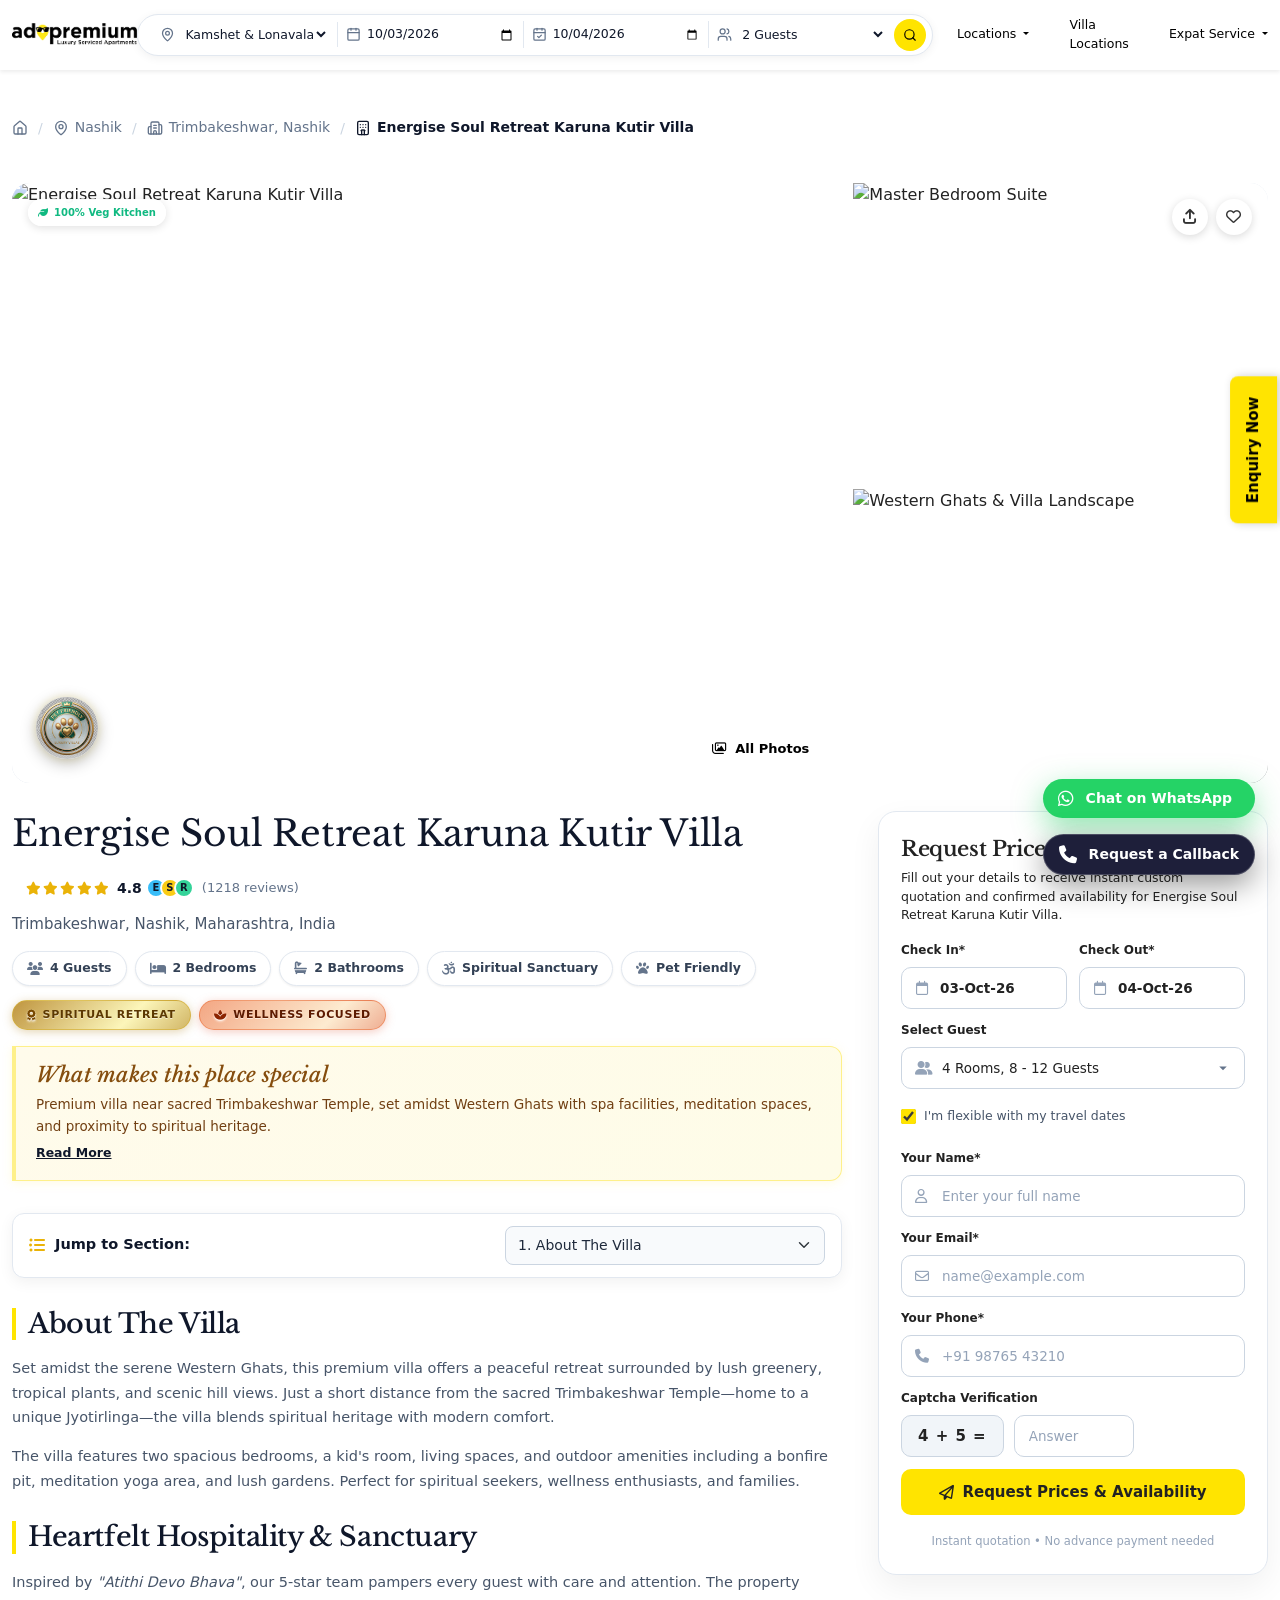
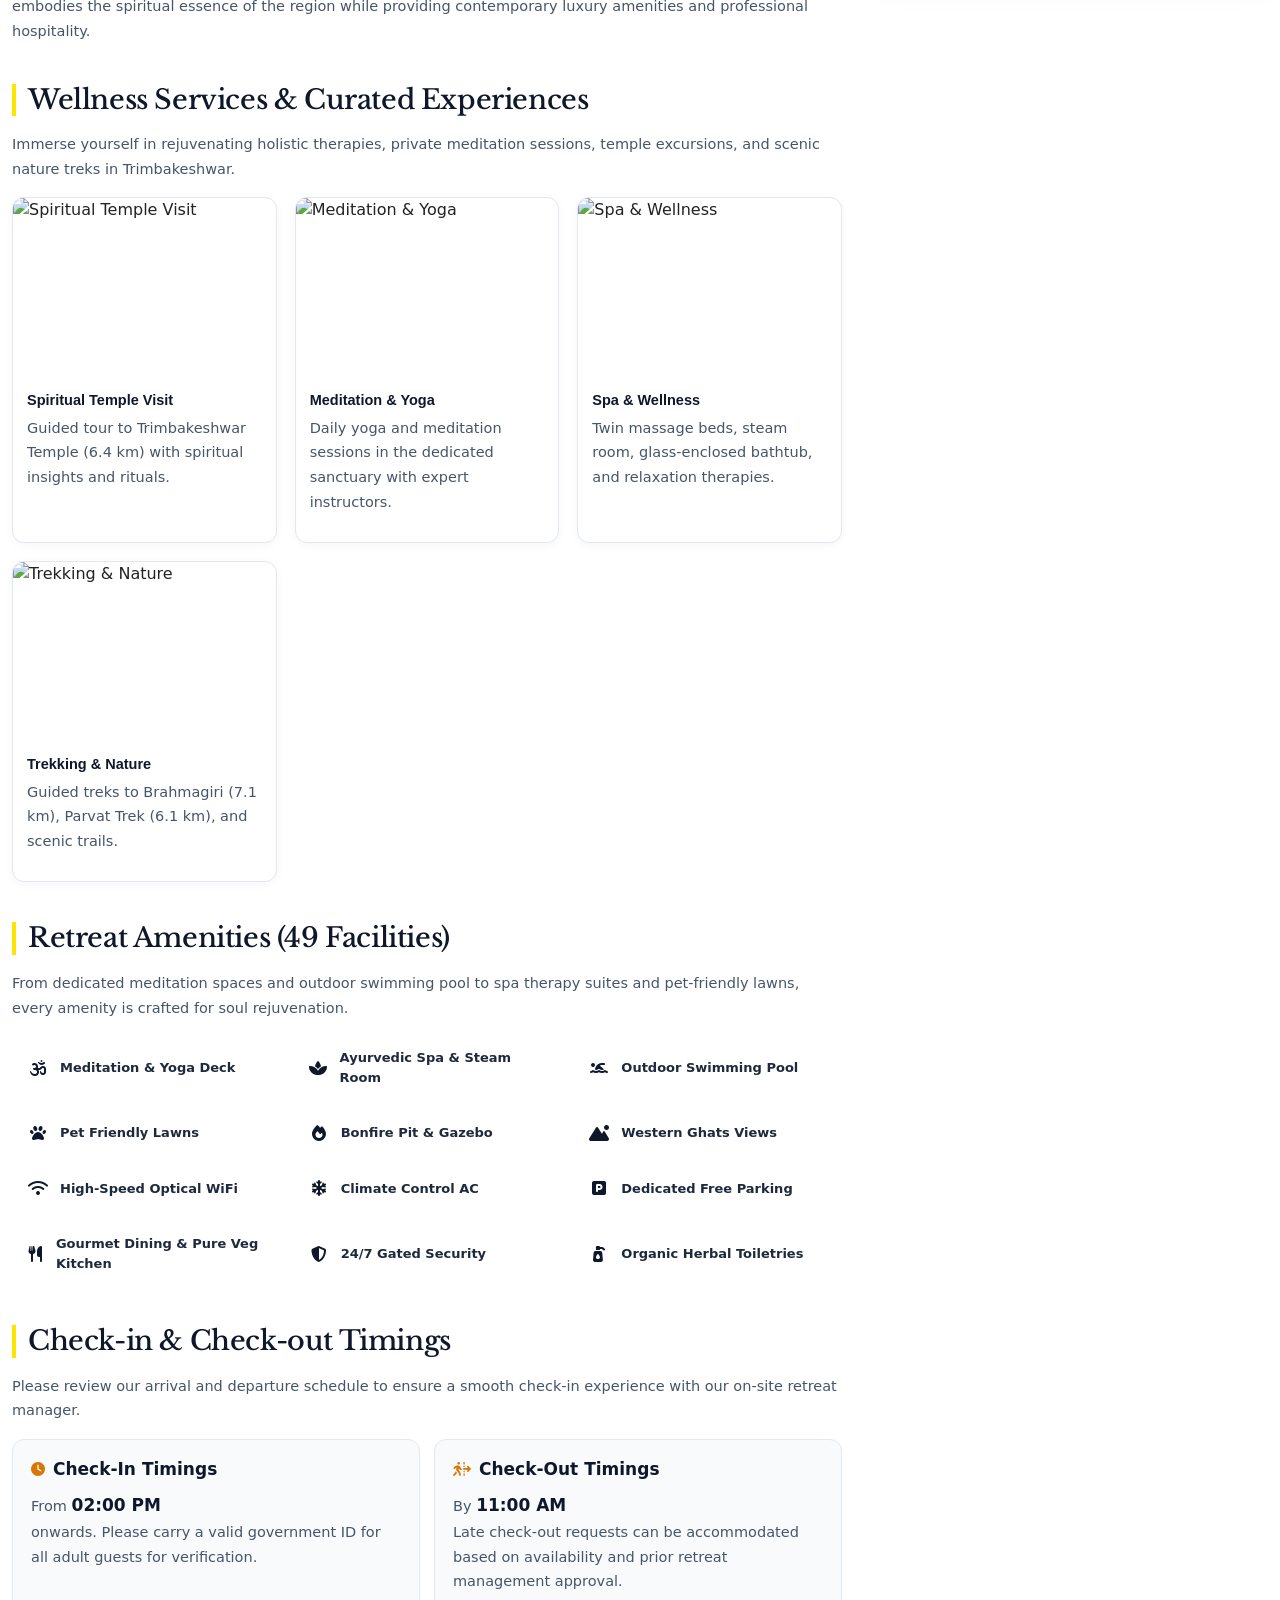
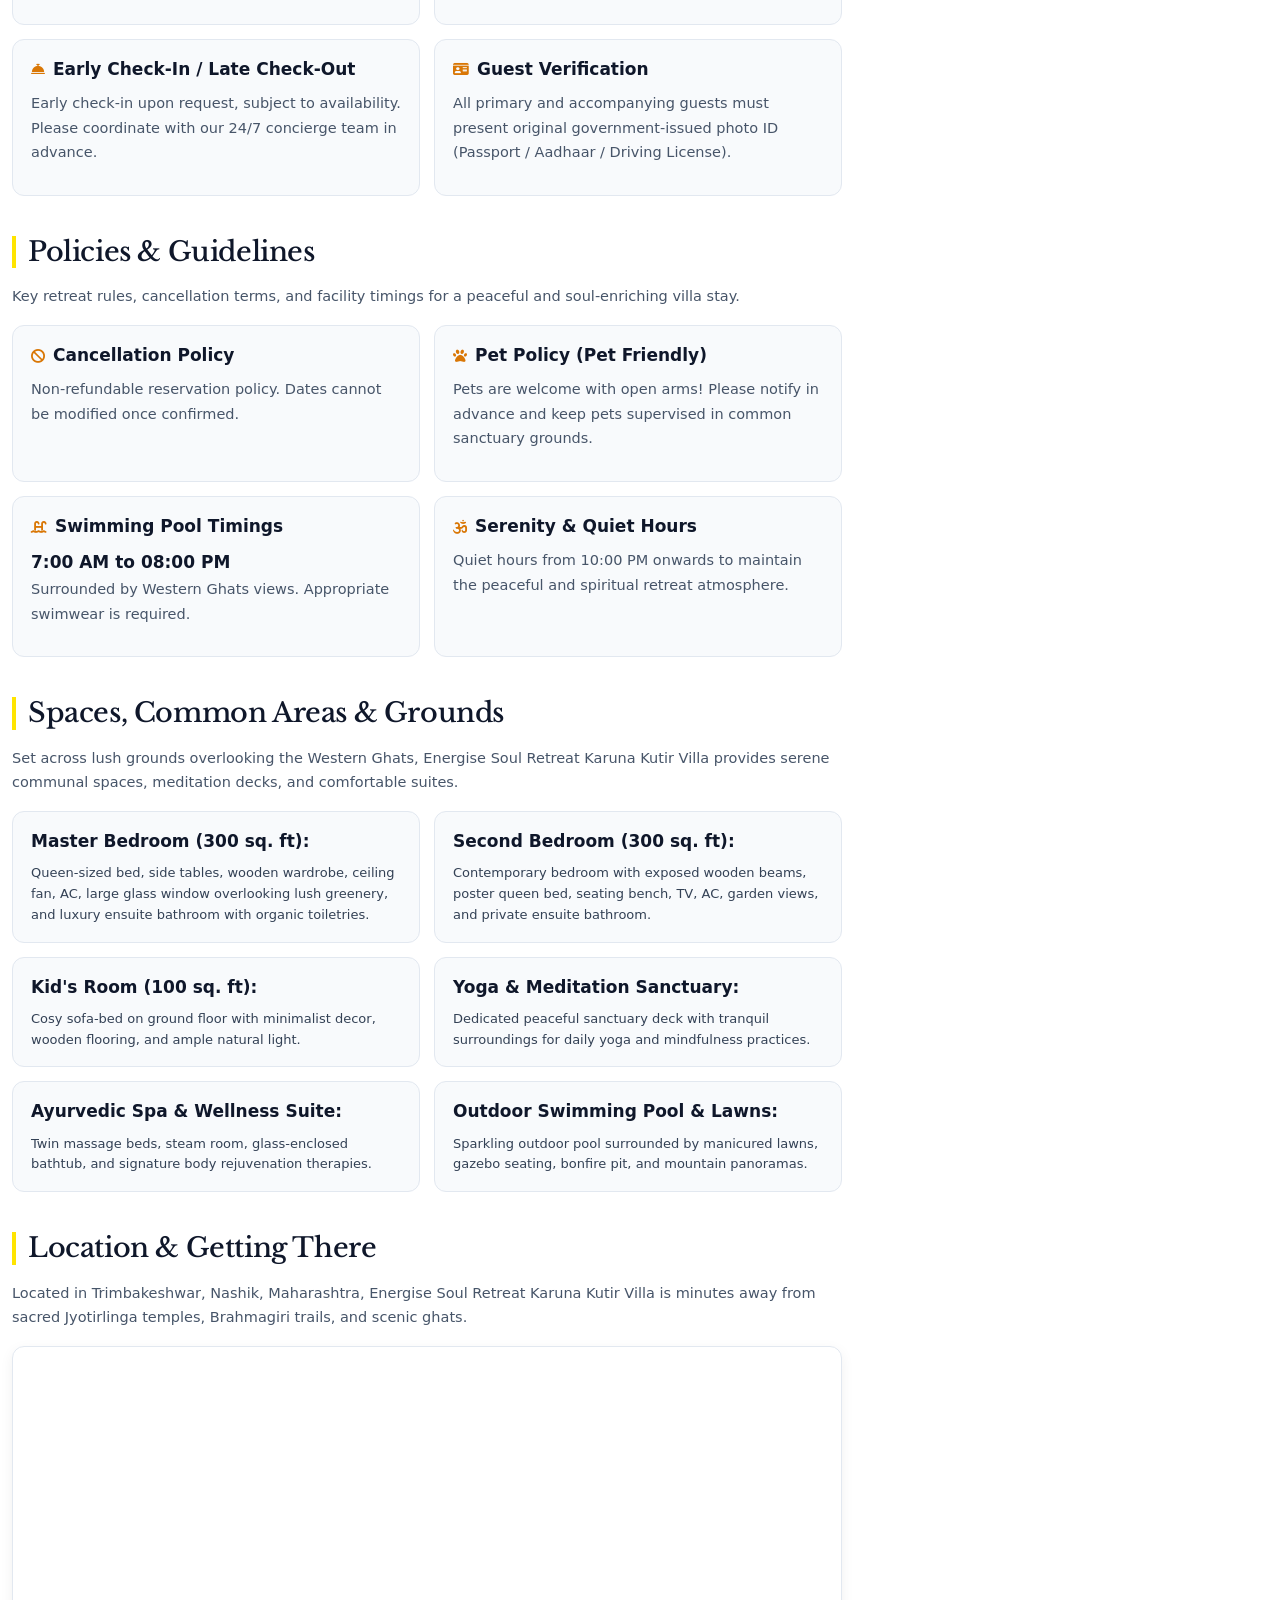
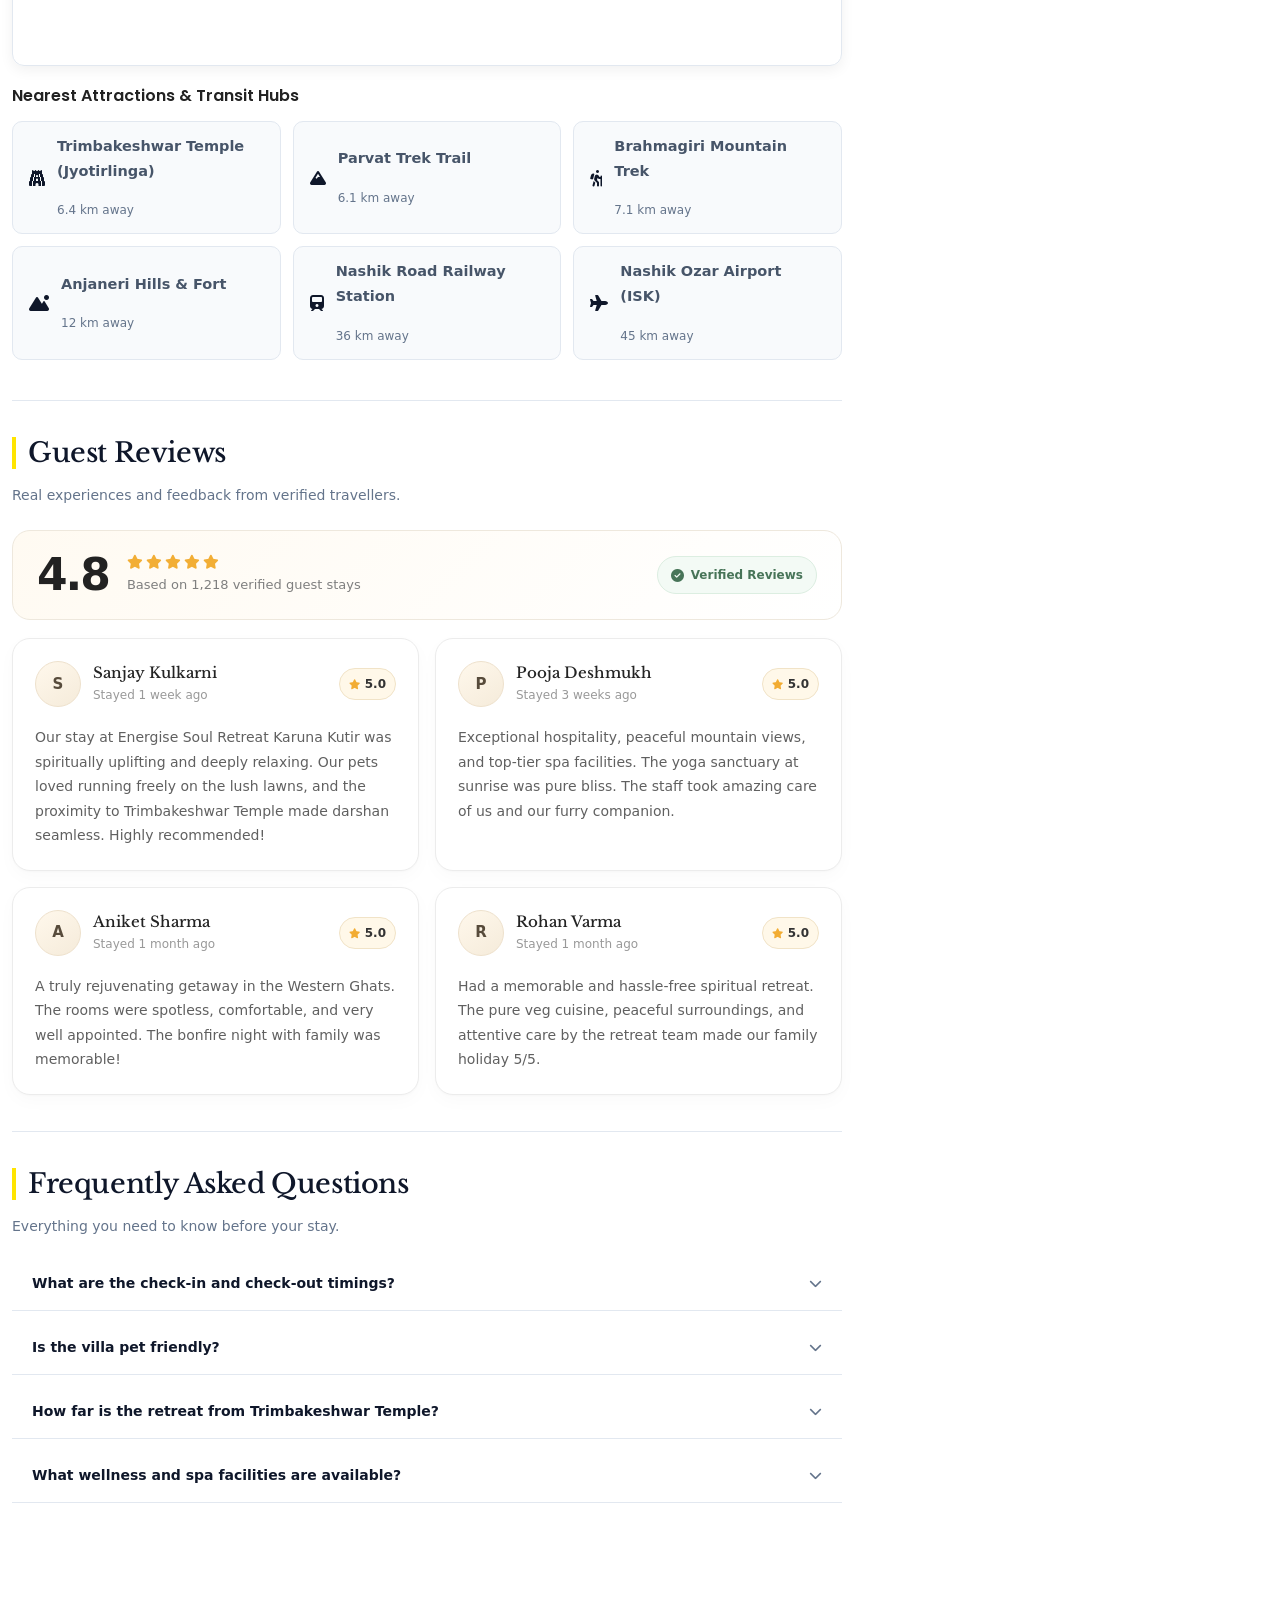
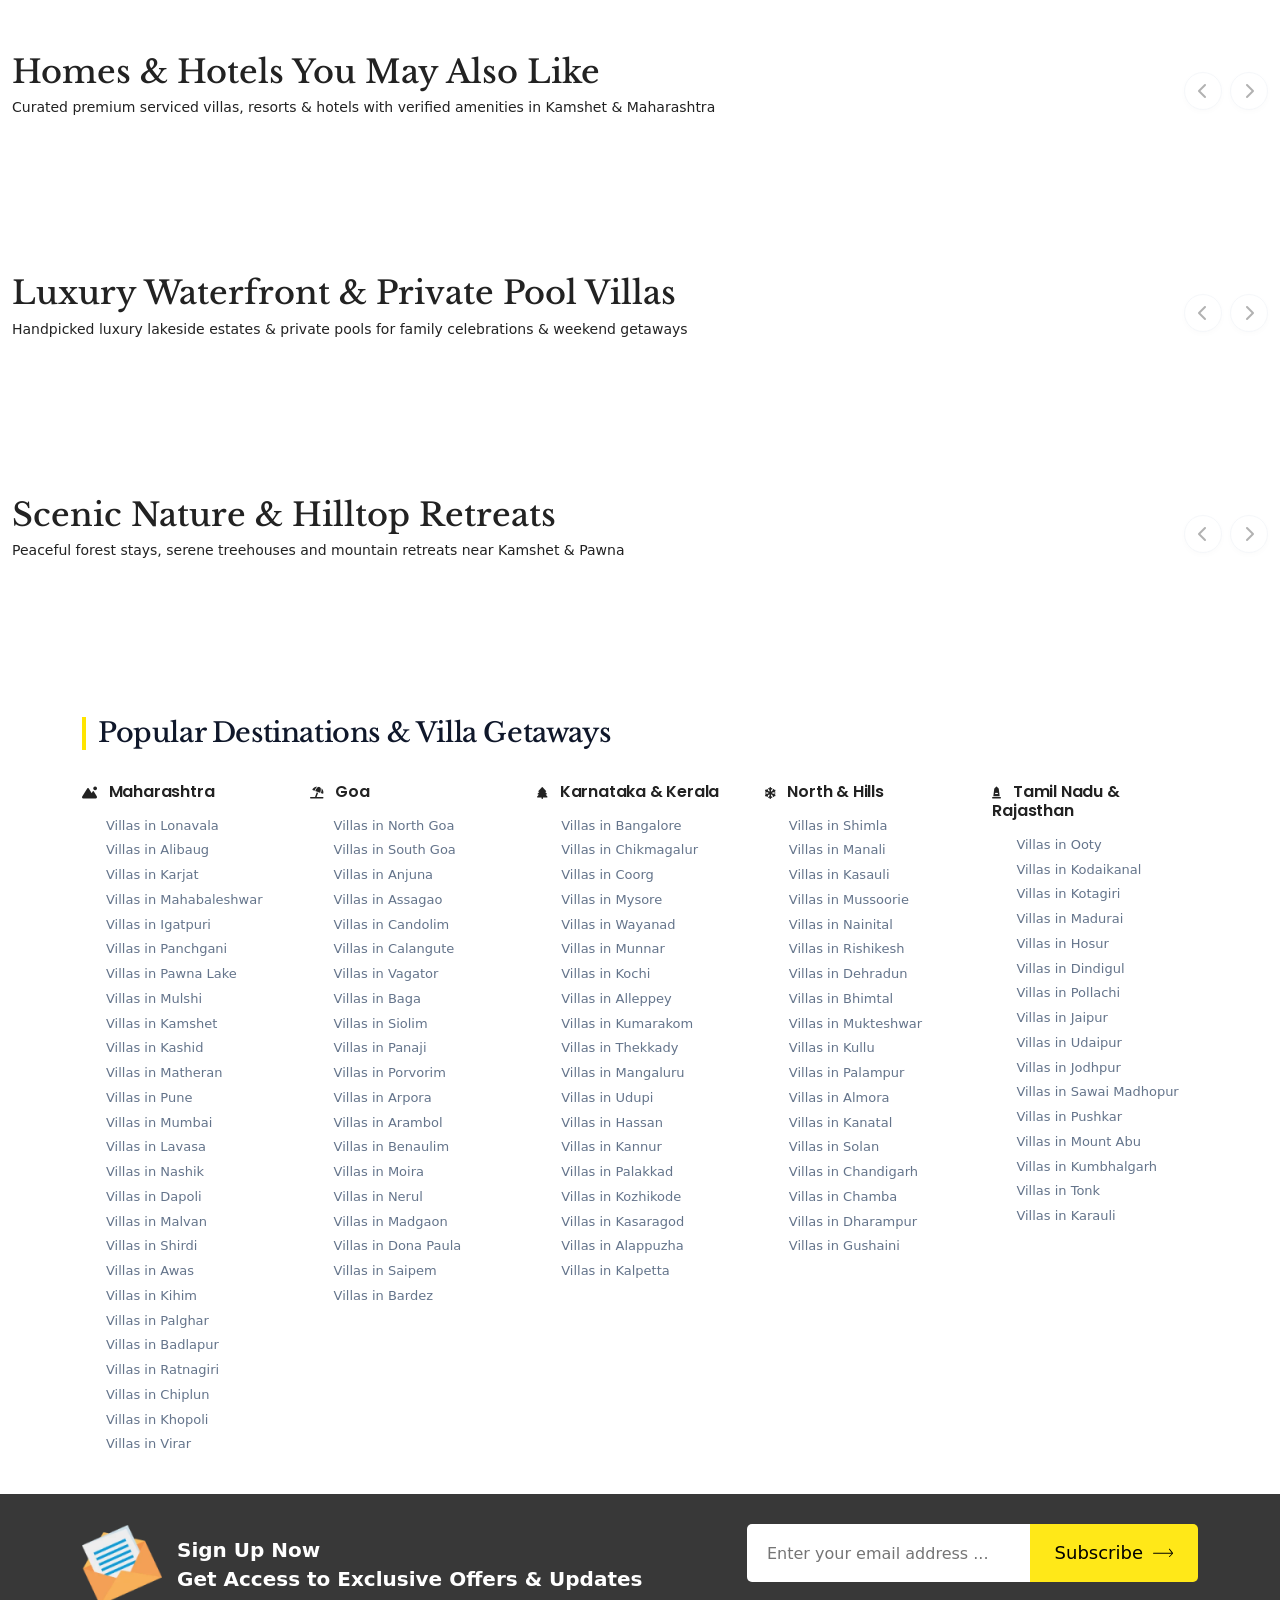
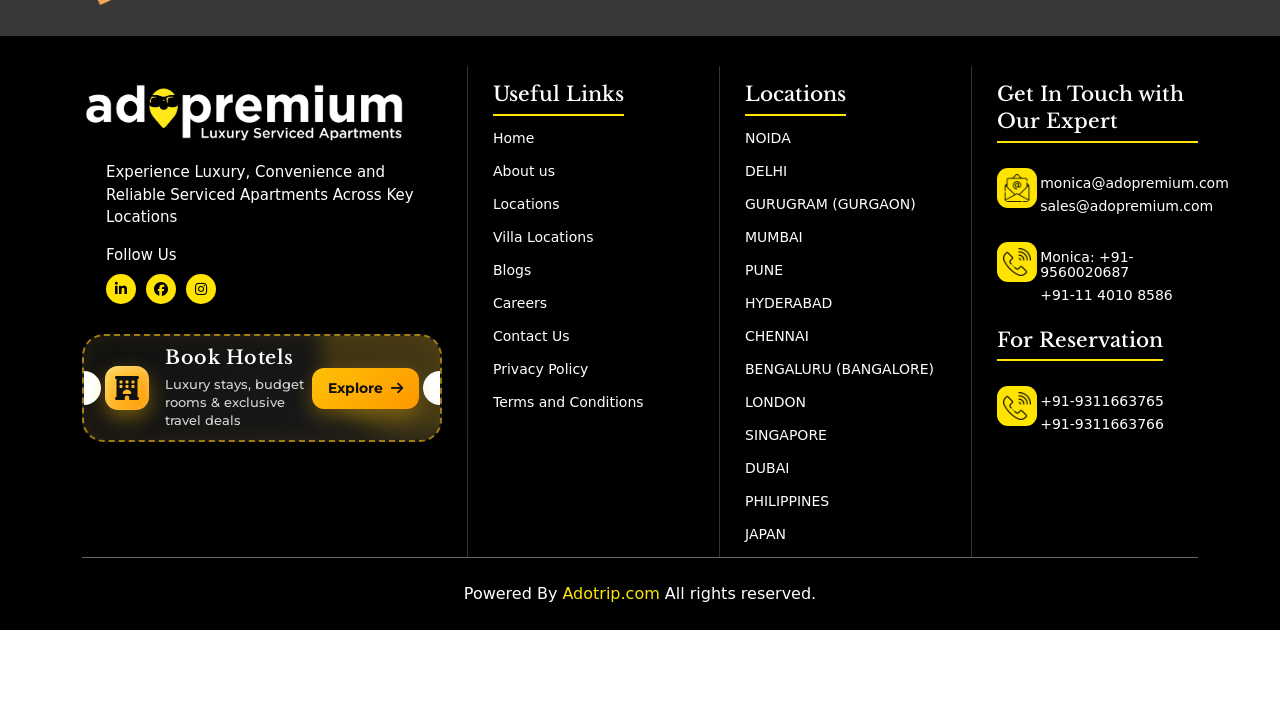
==== commit 966989dc: "Update index.html" ====
--- a/index.html
+++ b/index.html
@@ -30,9 +30,9 @@
 
   <!-- Site Title -->
 
-  <title>Adopremium Service Apartment | Short and Long Stays | Fully Furnished</title>
-
-  <meta name="description" content="Book serviced apartments across India for short-term and long-term stays. Fully furnished apartments for business travelers, expats, families, and medical travelers with flexible booking options.">
+  <title>Energise Soul Retreat Karuna Kutir Villa | Trimbakeshwar, Nashik | Adopremium</title>
+
+  <meta name="description" content="Book Energise Soul Retreat Karuna Kutir Villa in Trimbakeshwar, Nashik. Premium pet-friendly spiritual sanctuary with Western Ghats views, spa, yoga deck, and pure veg kitchen.">
 
 
 
@@ -1913,8 +1913,6 @@
 
 </style>
 
-
-
 <!-- Breadcrumb Navigation Bar (Replacing hero-section) -->
 <nav class="pdp-breadcrumb-nav" id="pdpBreadcrumbNav" aria-label="Breadcrumb">
   <div class="container-fluid pdp-breadcrumb-container" style="max-width: 1600px">
@@ -1926,23 +1924,23 @@
       </li>
       <li class="pdp-breadcrumb-separator" aria-hidden="true">/</li>
       <li class="pdp-breadcrumb-item">
-        <a href="https://www.adopremium.com/locations/goa" id="bcLocationRegion" class="pdp-breadcrumb-link">
+        <a href="https://www.adopremium.com/locations/nashik" id="bcLocationRegion" class="pdp-breadcrumb-link">
           <i data-lucide="map-pin" class="pdp-bc-icon"></i>
-          <span>Goa</span>
+          <span>Nashik</span>
         </a>
       </li>
       <li class="pdp-breadcrumb-separator" aria-hidden="true">/</li>
       <li class="pdp-breadcrumb-item">
-        <a href="https://www.adopremium.com/locations/south-goa" id="bcLocationArea" class="pdp-breadcrumb-link">
+        <a href="https://www.adopremium.com/locations/trimbakeshwar" id="bcLocationArea" class="pdp-breadcrumb-link">
           <i data-lucide="building-2" class="pdp-bc-icon"></i>
-          <span>Majorda, South Goa</span>
+          <span>Trimbakeshwar, Nashik</span>
         </a>
       </li>
       <li class="pdp-breadcrumb-separator" aria-hidden="true">/</li>
       <li class="pdp-breadcrumb-item active" aria-current="page">
         <span class="pdp-breadcrumb-current" id="bcPropertyTitle">
           <i data-lucide="hotel" class="pdp-bc-icon"></i>
-          <span>Kensho Villas Hibiscus</span>
+          <span>Energise Soul Retreat Karuna Kutir Villa</span>
         </span>
       </li>
     </ol>
@@ -2145,18 +2143,12 @@
     <div class="pdp-gallery-grid d-none d-lg-grid">
       <!-- Main Left Hero Image -->
       <div class="pdp-gallery-main pdp-open-modal">
-        <img src="https://cpjlcwamma.cloudimg.io/Whats_App_Image_2025_07_10_at_12_13_51_PM_2a6149caa4.png" alt="Foresta By The Lake Villa">
+        <img src="https://cpjlcwamma.cloudimg.io/Karuna_Kutir_Villa_0e02e33d56.png" alt="Energise Soul Retreat Karuna Kutir Villa">
         <div class="pdp-badge-veg">
           <i class="fa-solid fa-leaf"></i> 100% Veg Kitchen
         </div>
-        <!-- Hero Highlights Overlay (Bottom-Left: Senior Citizen Friendly & Pet Friendly Badges) -->
+        <!-- Hero Highlights Overlay (Bottom-Left: Pet Friendly Badge) -->
         <div class="pdp-hero-feature-tags gap-3">
-          <div class="pdp-hero-pill" title="Senior Citizen Friendly Villa">
-            <span class="pdp-hero-pill-icon">
-              <img src="Adopremium Service Apartment _ Short and Long Stays _ Fully Furnished_files/assets/images/overlay-feature-icons/senior-citizen-friendly-badge.png" alt="Senior Citizen Friendly" style="width: 58px; height: 58px; object-fit: contain;">
-            </span>
-          </div>
-
           <div class="pdp-hero-pill" title="Pet Friendly Villa">
             <span class="pdp-hero-pill-icon">
               <img src="Adopremium Service Apartment _ Short and Long Stays _ Fully Furnished_files/assets/images/overlay-feature-icons/pet-friendly-badge.png" alt="Pet Friendly" style="width: 58px; height: 58px; object-fit: contain;">
@@ -2172,7 +2164,7 @@
       <div class="pdp-gallery-side">
         <!-- Top Side Image with Share & Wishlist -->
         <div class="pdp-img-box pdp-open-modal">
-          <img src="https://cpjlcwamma.cloudimg.io/DJI_0527_Edit_f1f9b76dfa.jpg" alt="Aerial Landscape Lake View">
+          <img src="https://cpjlcwamma.cloudimg.io/K81_A7213_6b335e6fe7.jpg" alt="Master Bedroom Suite">
           <div class="pdp-top-actions">
             <button class="pdp-icon-btn" title="Share" onclick="event.stopPropagation(); navigator.clipboard ? navigator.clipboard.writeText(window.location.href).then(()=>alert('Link copied!')) : alert('Link copied!');">
               <i class="fa-solid fa-arrow-up-from-bracket"></i>
@@ -2183,11 +2175,11 @@
           </div>
         </div>
 
-        <!-- Bottom Side Image with +32 More Overlay -->
+        <!-- Bottom Side Image with +70 More Overlay -->
         <div class="pdp-img-box pdp-open-modal">
-          <img src="https://cpjlcwamma.cloudimg.io/DSC_1775_Edit_ef608b6ad8.jpg" alt="Lakeside Sunset Deck & Pool">
+          <img src="https://cpjlcwamma.cloudimg.io/DSC_7191_HDR_976d9e2e77.jpg" alt="Western Ghats &amp; Villa Landscape">
           <div class="pdp-more-overlay">
-            <span class="pdp-more-count">+32</span>
+            <span class="pdp-more-count">+70</span>
             <span class="pdp-more-text">More Photos</span>
           </div>
         </div>
@@ -2198,7 +2190,7 @@
     <div class="pdp-mobile-gallery-wrap d-lg-none">
       <!-- Main Featured Image Box -->
       <div class="pdp-mobile-feature-box pdp-open-modal" id="pdpMobileFeatureBox">
-        <img id="pdpMobileFeaturedImg" src="https://cpjlcwamma.cloudimg.io/Whats_App_Image_2025_07_10_at_12_13_51_PM_2a6149caa4.png" alt="Foresta By The Lake Villa">
+        <img id="pdpMobileFeaturedImg" src="https://cpjlcwamma.cloudimg.io/Karuna_Kutir_Villa_0e02e33d56.png" alt="Energise Soul Retreat Karuna Kutir Villa">
         <div class="pdp-badge-veg">
           <i class="fa-solid fa-leaf"></i> 100% Veg Kitchen
         </div>
@@ -2210,13 +2202,8 @@
             <i class="fa-regular fa-heart"></i>
           </button>
         </div>
-        <!-- Hero Highlights Overlay (Bottom-Left: Senior Citizen Friendly & Pet Friendly Badges) -->
+        <!-- Hero Highlights Overlay (Bottom-Left: Pet Friendly Badge) -->
         <div class="pdp-hero-feature-tags gap-2">
-          <div class="pdp-hero-pill" title="Senior Citizen Friendly Villa">
-            <span class="pdp-hero-pill-icon">
-              <img src="Adopremium Service Apartment _ Short and Long Stays _ Fully Furnished_files/assets/images/overlay-feature-icons/senior-citizen-friendly-badge.png" alt="Senior Citizen Friendly" style="width: 44px; height: 44px; object-fit: contain;">
-            </span>
-          </div>
           <div class="pdp-hero-pill" title="Pet Friendly Villa">
             <span class="pdp-hero-pill-icon">
               <img src="Adopremium Service Apartment _ Short and Long Stays _ Fully Furnished_files/assets/images/overlay-feature-icons/pet-friendly-badge.png" alt="Pet Friendly" style="width: 44px; height: 44px; object-fit: contain;">
@@ -2231,7 +2218,42 @@
       <!-- Small Thumbnail Swiper Carousel -->
       <div class="swiper pdp-mobile-thumb-swiper" id="pdpMobileThumbSwiper">
         <div class="swiper-wrapper" id="pdpMobileThumbWrapper">
-          <!-- Dynamically populated from JS with click-to-change image support -->
+          <div class="swiper-slide pdp-thumb-slide active-thumb" data-src="https://cpjlcwamma.cloudimg.io/Karuna_Kutir_Villa_0e02e33d56.png" data-title="Karuna Kutir Villa View">
+            <img src="https://cpjlcwamma.cloudimg.io/Karuna_Kutir_Villa_0e02e33d56.png" alt="Karuna Kutir Villa View" loading="lazy">
+          </div>
+          <div class="swiper-slide pdp-thumb-slide" data-src="https://cpjlcwamma.cloudimg.io/K81_A7213_6b335e6fe7.jpg" data-title="Master Bedroom Suite">
+            <img src="https://cpjlcwamma.cloudimg.io/K81_A7213_6b335e6fe7.jpg" alt="Master Bedroom Suite" loading="lazy">
+          </div>
+          <div class="swiper-slide pdp-thumb-slide" data-src="https://cpjlcwamma.cloudimg.io/DSC_7191_HDR_976d9e2e77.jpg" data-title="Western Ghats & Villa Landscape">
+            <img src="https://cpjlcwamma.cloudimg.io/DSC_7191_HDR_976d9e2e77.jpg" alt="Western Ghats & Villa Landscape" loading="lazy">
+          </div>
+          <div class="swiper-slide pdp-thumb-slide" data-src="https://cpjlcwamma.cloudimg.io/Energize_featured_on_AD_1_d85901ed8e.jpg" data-title="Energise Soul Retreat Entrance">
+            <img src="https://cpjlcwamma.cloudimg.io/Energize_featured_on_AD_1_d85901ed8e.jpg" alt="Energise Soul Retreat Entrance" loading="lazy">
+          </div>
+          <div class="swiper-slide pdp-thumb-slide" data-src="https://cpjlcwamma.cloudimg.io/K81_A7486_6b0bea5a7b.jpg" data-title="Lush Garden Lawn & Gazebo">
+            <img src="https://cpjlcwamma.cloudimg.io/K81_A7486_6b0bea5a7b.jpg" alt="Lush Garden Lawn & Gazebo" loading="lazy">
+          </div>
+          <div class="swiper-slide pdp-thumb-slide" data-src="https://cpjlcwamma.cloudimg.io/K81_A7132_7a85d2ee86.jpg" data-title="Outdoor Swimming Pool">
+            <img src="https://cpjlcwamma.cloudimg.io/K81_A7132_7a85d2ee86.jpg" alt="Outdoor Swimming Pool" loading="lazy">
+          </div>
+          <div class="swiper-slide pdp-thumb-slide" data-src="https://cpjlcwamma.cloudimg.io/DSC_6314_HDR_a1862925aa.jpg" data-title="Living Room Lounge">
+            <img src="https://cpjlcwamma.cloudimg.io/DSC_6314_HDR_a1862925aa.jpg" alt="Living Room Lounge" loading="lazy">
+          </div>
+          <div class="swiper-slide pdp-thumb-slide" data-src="https://cpjlcwamma.cloudimg.io/DSC_09088_93807debb6.JPG" data-title="Gourmet Dining Setup">
+            <img src="https://cpjlcwamma.cloudimg.io/DSC_09088_93807debb6.JPG" alt="Gourmet Dining Setup" loading="lazy">
+          </div>
+          <div class="swiper-slide pdp-thumb-slide" data-src="https://cpjlcwamma.cloudimg.io/New_Project_1_81a370a31b.webp" data-title="Panoramic Retreat Grounds">
+            <img src="https://cpjlcwamma.cloudimg.io/New_Project_1_81a370a31b.webp" alt="Panoramic Retreat Grounds" loading="lazy">
+          </div>
+          <div class="swiper-slide pdp-thumb-slide" data-src="https://cpjlcwamma.cloudimg.io/DSC_6335_HDR_8c74e70f04.jpg" data-title="Deluxe Bedroom">
+            <img src="https://cpjlcwamma.cloudimg.io/DSC_6335_HDR_8c74e70f04.jpg" alt="Deluxe Bedroom" loading="lazy">
+          </div>
+          <div class="swiper-slide pdp-thumb-slide" data-src="https://cpjlcwamma.cloudimg.io/Spa_3_6fb9594760.jpg" data-title="Ayurvedic Spa & Therapy Room">
+            <img src="https://cpjlcwamma.cloudimg.io/Spa_3_6fb9594760.jpg" alt="Ayurvedic Spa & Therapy Room" loading="lazy">
+          </div>
+          <div class="swiper-slide pdp-thumb-slide" data-src="https://cpjlcwamma.cloudimg.io/Yoga_1_48ee2bcd56.jpg" data-title="Meditation & Yoga Sanctuary">
+            <img src="https://cpjlcwamma.cloudimg.io/Yoga_1_48ee2bcd56.jpg" alt="Meditation & Yoga Sanctuary" loading="lazy">
+          </div>
         </div>
       </div>
     </div>
@@ -2244,124 +2266,143 @@
         
         <div class="pdp-header-info">
           <div class="pdp-title-row">
-            <h1 class="pdp-title">Kensho Villas Hibiscus by ELIVAAS</h1>
+            <h1 class="pdp-title">Energise Soul Retreat Karuna Kutir Villa</h1>
             <div class="pdp-rating-badge">
               <span class="pdp-stars"><i class="fa-solid fa-star"></i><i class="fa-solid fa-star"></i><i class="fa-solid fa-star"></i><i class="fa-solid fa-star"></i><i class="fa-solid fa-star"></i></span>
-              <span class="pdp-score">4.9</span>
+              <span class="pdp-score">4.8</span>
               <div class="pdp-user-avatars">
-                <span>E</span><span>L</span><span>I</span>
+                <span>E</span><span>S</span><span>R</span>
               </div>
-              <span class="pdp-reviews-count">(396 reviews)</span>
+              <span class="pdp-reviews-count">(1218 reviews)</span>
             </div>
           </div>
-          <p class="pdp-location-text">Majorda, South Goa, India</p>
+          <p class="pdp-location-text">Trimbakeshwar, Nashik, Maharashtra, India</p>
 
           <!-- Pill Badges -->
           <div class="pdp-pill-badges">
-            <span class="pdp-pill"><i class="fa-solid fa-users"></i> 7 Guests</span>
-            <span class="pdp-pill"><i class="fa-solid fa-bed"></i> 3 Bedrooms</span>
-            <span class="pdp-pill"><i class="fa-solid fa-bath"></i> 4 Bathrooms</span>
-            <span class="pdp-pill"><i class="fa-solid fa-person-cane"></i> Senior Citizen Friendly</span>
-            <span class="pdp-pill"><i class="fa-solid fa-elevator"></i> In-Villa Lift</span>
-            <span class="pdp-pill"><i class="fa-solid fa-water-ladder"></i> Plunge Pool &amp; Common Pool</span>
+            <span class="pdp-pill"><i class="fa-solid fa-users"></i> 4 Guests</span>
+            <span class="pdp-pill"><i class="fa-solid fa-bed"></i> 2 Bedrooms</span>
+            <span class="pdp-pill"><i class="fa-solid fa-bath"></i> 2 Bathrooms</span>
+            <span class="pdp-pill"><i class="fa-solid fa-om"></i> Spiritual Sanctuary</span>
+            <span class="pdp-pill"><i class="fa-solid fa-paw"></i> Pet Friendly</span>
           </div>
 
           <!-- Tags -->
           <div class="pdp-tag-badges">
-            <span class="pdp-tag signature"><i class="fa-solid fa-award"></i> LUXURY 3-BHK</span>
-            <span class="pdp-tag celebrations"><i class="fa-solid fa-umbrella-beach"></i> NEAR POPULAR BEACHES</span>
+            <span class="pdp-tag signature"><i class="fa-solid fa-award"></i> SPIRITUAL RETREAT</span>
+            <span class="pdp-tag celebrations"><i class="fa-solid fa-spa"></i> WELLNESS FOCUSED</span>
           </div>
 
           <!-- Highlight Box -->
           <div class="pdp-highlight-box">
             <h4 class="pdp-highlight-title">What makes this place special</h4>
             <p class="pdp-highlight-desc">
-              Situated just minutes from the pristine shores of Utorda and Majorda beaches, this elegant 3BHK villa features a private plunge pool, access to a sprawling common swimming pool, private lift, senior-friendly luxury architecture, and 5-star hospitality.
+              Premium villa near sacred Trimbakeshwar Temple, set amidst Western Ghats with spa facilities, meditation spaces, and proximity to spiritual heritage.
             </p>
-            <span class="pdp-read-more" onclick="alert(window.pdpData.aboutHome)">Read More</span>
+            <span class="pdp-read-more" onclick="alert(window.pdpData ? window.pdpData.aboutHome : '');">Read More</span>
           </div>
         </div>
 
-        <!-- Sticky Navigation Tabs with Right/Left Navigation Arrow -->
-        <div class="pdp-nav-tabs-wrapper">
-          <button class="pdp-tabs-arrow pdp-tabs-arrow-left" id="pdpTabsArrowLeft" aria-label="Scroll tabs left">
-            <i class="fa-solid fa-chevron-left"></i>
-          </button>
-          <div class="pdp-nav-tabs" id="pdpNavTabs">
-            <div class="pdp-tab-item active" data-target="sec-about">About Home</div>
-            <div class="pdp-tab-item" data-target="sec-experiences">Services &amp; Upgrades</div>
-            <div class="pdp-tab-item" data-target="sec-amenities">Amenities</div>
-            <div class="pdp-tab-item" data-target="sec-checkin">Check-in &amp; Check-out</div>
-            <div class="pdp-tab-item" data-target="sec-policies">Policies &amp; Guidelines</div>
-            <div class="pdp-tab-item" data-target="sec-meals">Common Areas &amp; Pools</div>
-            <div class="pdp-tab-item" data-target="sec-location">Getting There &amp; Map</div>
+        <!-- Sticky Section Navigation Dropdown -->
+        <div class="pdp-section-nav-wrapper" style="position: sticky; top: 75px; z-index: 100; background: #ffffff; padding: 12px 16px; border-radius: 12px; box-shadow: 0 4px 15px rgba(0,0,0,0.06); border: 1px solid #e2e8f0; margin-bottom: 30px; display: flex; align-items: center; justify-content: space-between; gap: 12px; flex-wrap: wrap;">
+          <div style="display: flex; align-items: center; gap: 10px; font-weight: 600; color: #0f172a; font-size: 14.5px;">
+            <i class="fa-solid fa-list-ul" style="color: #eab308; font-size: 16px;"></i>
+            <span>Jump to Section:</span>
           </div>
-          <button class="pdp-tabs-arrow pdp-tabs-arrow-right" id="pdpTabsArrowRight" aria-label="Scroll tabs right">
-            <i class="fa-solid fa-chevron-right"></i>
-          </button>
+          <div style="flex: 1; min-width: 200px; max-width: 320px; position: relative;">
+            <select id="pdpNavTabs" class="form-select" onchange="const el = document.getElementById(this.value); if(el) { const y = el.getBoundingClientRect().top + window.pageYOffset - 130; window.scrollTo({top: y, behavior: 'smooth'}); }" style="width: 100%; border-radius: 8px; border: 1px solid #cbd5e1; padding: 8px 36px 8px 12px; font-size: 14px; font-weight: 500; color: #1e293b; background-color: #f8fafc; cursor: pointer;">
+              <option value="sec-about">1. About The Villa</option>
+              <option value="sec-experiences">2. Services &amp; Upgrades</option>
+              <option value="sec-amenities">3. Retreat Amenities</option>
+              <option value="sec-checkin">4. Check-in &amp; Check-out</option>
+              <option value="sec-policies">5. Policies &amp; Guidelines</option>
+              <option value="sec-meals">6. Spaces, Grounds &amp; Pools</option>
+              <option value="sec-location">7. Location &amp; Getting There</option>
+            </select>
+          </div>
         </div>
 
-        <!-- 1. About Home Section Pane (Active by Default) -->
-        <div class="pdp-tab-pane pdp-section-block active" id="sec-about">
+        <!-- 1. About Home Section Block -->
+        <div class="pdp-section-block" id="sec-about" style="display: block; margin-bottom: 40px; scroll-margin-top: 140px;">
           <h3 class="pdp-pane-title">About The Villa</h3>
           <p>
-            Situated just minutes from the pristine shores of Utorda and Majorda beaches, this elegant 3BHK villa is designed to provide a perfect balance of luxury, comfort, and convenience. Ideal for vacations or workations, the villa’s serene setting and thoughtfully crafted amenities make it an excellent choice for travelers seeking relaxation and productivity in Goa.
+            Set amidst the serene Western Ghats, this premium villa offers a peaceful retreat surrounded by lush greenery, tropical plants, and scenic hill views. Just a short distance from the sacred Trimbakeshwar Temple—home to a unique Jyotirlinga—the villa blends spiritual heritage with modern comfort.
           </p>
           <p>
-            The villa features spacious and beautifully appointed rooms with classic interiors, ensuring a cosy and sophisticated ambiance. Each room is designed to provide maximum comfort, making it the perfect retreat after a day of exploring the vibrant surroundings or relaxing by the pool. Whether you're traveling with family, friends, or for work, these rooms are tailored to meet your every need.
+            The villa features two spacious bedrooms, a kid's room, living spaces, and outdoor amenities including a bonfire pit, meditation yoga area, and lush gardens. Perfect for spiritual seekers, wellness enthusiasts, and families.
           </p>
+
+          <h3 class="pdp-pane-title" style="margin-top:28px;">Heartfelt Hospitality &amp; Sanctuary</h3>
           <p>
-            Adding to the villa’s charm is a private plunge pool, offering a secluded space to unwind and enjoy refreshing dips. For those seeking a larger space to relax and swim, the property also includes access to a sprawling common pool. Whether you’re soaking up the sun or enjoying a quiet evening swim, the pools add a luxurious touch to your stay.
-          </p>
-          <p>
-            The villa is equipped with a lift, providing easy access to all areas, making it convenient for guests of all ages. Its excellent location ensures easy accessibility to nearby attractions, best beaches in South Goa, and restaurants, allowing you to experience the best of the place effortlessly.
-          </p>
-
-          <h3 class="pdp-pane-title" style="margin-top:28px;">Heartfelt Hospitality &amp; Gated Society</h3>
-          <p>
-            Rooted in <em>"Atithi Devo Bhava"</em>, a dedicated 5-star team ensures exceptional service and heartfelt hospitality throughout your stay.
-          </p>
-          <p>
-            The gated society surrounding the villa offers a serene and secure environment, perfect for peaceful evening walks. Stroll through the lush pathways, breathe in the fresh air, and enjoy the quiet charm of the locality, enhancing your overall holiday experience.
+            Inspired by <em>"Atithi Devo Bhava"</em>, our 5-star team pampers every guest with care and attention. The property embodies the spiritual essence of the region while providing contemporary luxury amenities and professional hospitality.
           </p>
         </div>
 
-        <!-- 2. Services & Experiences Section Pane -->
-        <div class="pdp-tab-pane pdp-section-block" id="sec-experiences">
-          <h3 class="pdp-pane-title">VIP Indulgences &amp; Upgrades</h3>
+        <!-- 2. Services & Experiences Section Block -->
+        <div class="pdp-section-block" id="sec-experiences" style="display: block; margin-bottom: 40px; scroll-margin-top: 140px;">
+          <h3 class="pdp-pane-title">Wellness Services &amp; Curated Experiences</h3>
           <p>
-            Elevate your stay at Kensho Villas Hibiscus with curated VIP services, private chef bookings, floating breakfasts, luxury vehicle transfers, and poolside high tea experiences.
+            Immerse yourself in rejuvenating holistic therapies, private meditation sessions, temple excursions, and scenic nature treks in Trimbakeshwar.
           </p>
-          <div class="pdp-experiences-grid" id="pdpExperiencesGrid"></div>
+          <div class="pdp-experiences-grid" id="pdpExperiencesGrid">
+            <div class="pdp-exp-card">
+              <img src="https://cpjlcwamma.cloudimg.io/Energize_featured_on_AD_1_d85901ed8e.jpg" alt="Spiritual Temple Visit" loading="lazy">
+              <div class="pdp-exp-body">
+                <h5 class="pdp-exp-title">Spiritual Temple Visit</h5>
+                <p class="pdp-exp-desc">Guided tour to Trimbakeshwar Temple (6.4 km) with spiritual insights and rituals.</p>
+              </div>
+            </div>
+            <div class="pdp-exp-card">
+              <img src="https://cpjlcwamma.cloudimg.io/Yoga_1_48ee2bcd56.jpg" alt="Meditation &amp; Yoga" loading="lazy">
+              <div class="pdp-exp-body">
+                <h5 class="pdp-exp-title">Meditation &amp; Yoga</h5>
+                <p class="pdp-exp-desc">Daily yoga and meditation sessions in the dedicated sanctuary with expert instructors.</p>
+              </div>
+            </div>
+            <div class="pdp-exp-card">
+              <img src="https://cpjlcwamma.cloudimg.io/Spa_3_6fb9594760.jpg" alt="Spa &amp; Wellness" loading="lazy">
+              <div class="pdp-exp-body">
+                <h5 class="pdp-exp-title">Spa &amp; Wellness</h5>
+                <p class="pdp-exp-desc">Twin massage beds, steam room, glass-enclosed bathtub, and relaxation therapies.</p>
+              </div>
+            </div>
+            <div class="pdp-exp-card">
+              <img src="https://cpjlcwamma.cloudimg.io/DSC_7191_HDR_976d9e2e77.jpg" alt="Trekking &amp; Nature" loading="lazy">
+              <div class="pdp-exp-body">
+                <h5 class="pdp-exp-title">Trekking &amp; Nature</h5>
+                <p class="pdp-exp-desc">Guided treks to Brahmagiri (7.1 km), Parvat Trek (6.1 km), and scenic trails.</p>
+              </div>
+            </div>
+          </div>
         </div>
 
-        <!-- 3. Amenities Section Pane -->
-        <div class="pdp-tab-pane pdp-section-block" id="sec-amenities">
-          <h3 class="pdp-pane-title">Villa Amenities (49 Facilities)</h3>
+        <!-- 3. Amenities Section Block -->
+        <div class="pdp-section-block" id="sec-amenities" style="display: block; margin-bottom: 40px; scroll-margin-top: 140px;">
+          <h3 class="pdp-pane-title">Retreat Amenities (49 Facilities)</h3>
           <p>
-            From high-speed optical WiFi for remote workations to private elevator access and sparkling swimming pools, every amenity is crafted for premium relaxation.
+            From dedicated meditation spaces and outdoor swimming pool to spa therapy suites and pet-friendly lawns, every amenity is crafted for soul rejuvenation.
           </p>
           <div class="pdp-amenities-grid">
-            <div class="pdp-amenity-item"><i class="fa-solid fa-water-ladder"></i> Private Mini Plunge Pool</div>
-            <div class="pdp-amenity-item"><i class="fa-solid fa-person-swimming"></i> 4.5ft Common Pool + Kids Pool</div>
-            <div class="pdp-amenity-item"><i class="fa-solid fa-elevator"></i> Private In-Villa Lift</div>
-            <div class="pdp-amenity-item"><i class="fa-solid fa-person-cane"></i> Senior Citizen Friendly</div>
-            <div class="pdp-amenity-item"><i class="fa-solid fa-wifi"></i> High-Speed WiFi (Workation Ready)</div>
+            <div class="pdp-amenity-item"><i class="fa-solid fa-om"></i> Meditation &amp; Yoga Deck</div>
+            <div class="pdp-amenity-item"><i class="fa-solid fa-spa"></i> Ayurvedic Spa &amp; Steam Room</div>
+            <div class="pdp-amenity-item"><i class="fa-solid fa-person-swimming"></i> Outdoor Swimming Pool</div>
+            <div class="pdp-amenity-item"><i class="fa-solid fa-paw"></i> Pet Friendly Lawns</div>
+            <div class="pdp-amenity-item"><i class="fa-solid fa-fire"></i> Bonfire Pit &amp; Gazebo</div>
+            <div class="pdp-amenity-item"><i class="fa-solid fa-mountain-sun"></i> Western Ghats Views</div>
+            <div class="pdp-amenity-item"><i class="fa-solid fa-wifi"></i> High-Speed Optical WiFi</div>
             <div class="pdp-amenity-item"><i class="fa-solid fa-snowflake"></i> Climate Control AC</div>
             <div class="pdp-amenity-item"><i class="fa-solid fa-square-parking"></i> Dedicated Free Parking</div>
-            <div class="pdp-amenity-item"><i class="fa-solid fa-door-open"></i> Private Balconies</div>
-            <div class="pdp-amenity-item"><i class="fa-solid fa-tv"></i> 55" Smart TVs with Consoles</div>
-            <div class="pdp-amenity-item"><i class="fa-solid fa-utensils"></i> Fully Equipped Kitchen &amp; RO</div>
+            <div class="pdp-amenity-item"><i class="fa-solid fa-utensils"></i> Gourmet Dining &amp; Pure Veg Kitchen</div>
             <div class="pdp-amenity-item"><i class="fa-solid fa-shield-halved"></i> 24/7 Gated Security</div>
-            <div class="pdp-amenity-item"><i class="fa-solid fa-pump-soap"></i> Organic Toiletries &amp; Towels</div>
+            <div class="pdp-amenity-item"><i class="fa-solid fa-pump-soap"></i> Organic Herbal Toiletries</div>
           </div>
         </div>
 
-        <!-- 4. Check-In & Check-Out Section Pane -->
-        <div class="pdp-tab-pane pdp-section-block" id="sec-checkin">
+        <!-- 4. Check-In & Check-Out Section Block -->
+        <div class="pdp-section-block" id="sec-checkin" style="display: block; margin-bottom: 40px; scroll-margin-top: 140px;">
           <h3 class="pdp-pane-title">Check-in &amp; Check-out Timings</h3>
           <p>
-            Please review our arrival and departure schedule to ensure a smooth check-in experience with our on-site villa manager.
+            Please review our arrival and departure schedule to ensure a smooth check-in experience with our on-site retreat manager.
           </p>
           <div class="pdp-rules-list">
             <div class="pdp-rule-card">
@@ -2376,7 +2417,7 @@
                 <i class="fa-solid fa-person-walking-dashed-line-arrow-right pdp-rule-icon"></i>
                 <strong>Check-Out Timings</strong>
               </div>
-              <p class="pdp-rule-desc">By <strong>11:00 AM</strong><br>Late check-out requests can be accommodated based on availability and prior management approval.</p>
+              <p class="pdp-rule-desc">By <strong>11:00 AM</strong><br>Late check-out requests can be accommodated based on availability and prior retreat management approval.</p>
             </div>
             <div class="pdp-rule-card">
               <div class="pdp-rule-header">
@@ -2395,11 +2436,11 @@
           </div>
         </div>
 
-        <!-- 5. Policies & Guidelines Section Pane -->
-        <div class="pdp-tab-pane pdp-section-block" id="sec-policies">
+        <!-- 5. Policies & Guidelines Section Block -->
+        <div class="pdp-section-block" id="sec-policies" style="display: block; margin-bottom: 40px; scroll-margin-top: 140px;">
           <h3 class="pdp-pane-title">Policies &amp; Guidelines</h3>
           <p>
-            Key booking rules, cancellation terms, and facility timings for a relaxed and safe villa stay.
+            Key retreat rules, cancellation terms, and facility timings for a peaceful and soul-enriching villa stay.
           </p>
           <div class="pdp-rules-list">
             <div class="pdp-rule-card">
@@ -2411,116 +2452,110 @@
             </div>
             <div class="pdp-rule-card">
               <div class="pdp-rule-header">
-                <i class="fa-solid fa-water-ladder pdp-rule-icon"></i>
-                <strong>Common Pool Timings</strong>
+                <i class="fa-solid fa-paw pdp-rule-icon"></i>
+                <strong>Pet Policy (Pet Friendly)</strong>
               </div>
-              <p class="pdp-rule-desc"><strong>7:00 AM to 10:00 PM</strong><br> (4.5 ft depth with dedicated kids pool). Appropriate swimwear is mandatory.</p>
+              <p class="pdp-rule-desc">Pets are welcome with open arms! Please notify in advance and keep pets supervised in common sanctuary grounds.</p>
             </div>
             <div class="pdp-rule-card">
               <div class="pdp-rule-header">
-                <i class="fa-solid fa-paw pdp-rule-icon"></i>
-                <strong>Pet Policy</strong>
+                <i class="fa-solid fa-water-ladder pdp-rule-icon"></i>
+                <strong>Swimming Pool Timings</strong>
               </div>
-              <p class="pdp-rule-desc">Pets are welcome! Prior intimation is required, and pets must be supervised around common areas.</p>
+              <p class="pdp-rule-desc"><strong>7:00 AM to 08:00 PM</strong><br> Surrounded by Western Ghats views. Appropriate swimwear is required.</p>
             </div>
             <div class="pdp-rule-card">
               <div class="pdp-rule-header">
-                <i class="fa-solid fa-volume-xmark pdp-rule-icon"></i>
-                <strong>Quiet Hours &amp; Parties</strong>
+                <i class="fa-solid fa-om pdp-rule-icon"></i>
+                <strong>Serenity &amp; Quiet Hours</strong>
               </div>
-              <p class="pdp-rule-desc">Quiet hours from 10:00 PM onwards to respect neighbours in this serene gated community.</p>
+              <p class="pdp-rule-desc">Quiet hours from 10:00 PM onwards to maintain the peaceful and spiritual retreat atmosphere.</p>
             </div>
           </div>
         </div>
 
-        <!-- 5. Common Areas & Pools Section Pane -->
-        <div class="pdp-tab-pane pdp-section-block" id="sec-meals">
-          <h3 class="pdp-pane-title">Spaces, Common Areas &amp; Swimming Pools</h3>
+        <!-- 5. Common Areas & Pools Section Block -->
+        <div class="pdp-section-block" id="sec-meals" style="display: block; margin-bottom: 40px; scroll-margin-top: 140px;">
+          <h3 class="pdp-pane-title">Spaces, Common Areas &amp; Grounds</h3>
           <p>
-            Thoughtfully laid out across multiple levels with an elevator connecting floors, Kensho Villas Hibiscus offers versatile social zones and private relaxation corners.
+            Set across lush grounds overlooking the Western Ghats, Energise Soul Retreat Karuna Kutir Villa provides serene communal spaces, meditation decks, and comfortable suites.
           </p>
           <div class="pdp-rules-list">
-            <div class="pdp-rule-card"><strong>Living Room (260 sq. ft, Ground Floor):</strong> 55" TV on console, L-shaped sectional sofa with table, two armchairs, statement crystal chandelier, framed wall art, table lamps, two ceiling fans, potted plants, and direct garden access.</div>
-            <div class="pdp-rule-card"><strong>Dining Area &amp; Powder Room:</strong> 6-seater wooden dining table, pendant lighting, garden view, and guest powder room located near the living area.</div>
-            <div class="pdp-rule-card"><strong>Modern Kitchen (Ground Floor):</strong> Fully equipped with high-end appliances: oven, microwave, gas cooktop, chimney, refrigerator, water purifier/RO, toaster, mixer/grinder, electric kettle, cookware, and full crockery/cutlery.</div>
-            <div class="pdp-rule-card"><strong>Common Swimming Pool (Ground Floor):</strong> 4.5 ft depth with kids pool, surrounded by trees, stone-paved pathway, well-manicured lawn, wooden lounge chairs &amp; tables, and mesh canopy net. Timings: 7 AM - 10 PM.</div>
-            <div class="pdp-rule-card"><strong>Private Mini Plunge Pool (Terrace):</strong> Tiled plunge pool with two outdoor sofas, coffee table, and lush garden views surrounded by tropical palm trees.</div>
+            <div class="pdp-rule-card"><strong>Master Bedroom (300 sq. ft):</strong> Queen-sized bed, side tables, wooden wardrobe, ceiling fan, AC, large glass window overlooking lush greenery, and luxury ensuite bathroom with organic toiletries.</div>
+            <div class="pdp-rule-card"><strong>Second Bedroom (300 sq. ft):</strong> Contemporary bedroom with exposed wooden beams, poster queen bed, seating bench, TV, AC, garden views, and private ensuite bathroom.</div>
+            <div class="pdp-rule-card"><strong>Kid's Room (100 sq. ft):</strong> Cosy sofa-bed on ground floor with minimalist decor, wooden flooring, and ample natural light.</div>
+            <div class="pdp-rule-card"><strong>Yoga &amp; Meditation Sanctuary:</strong> Dedicated peaceful sanctuary deck with tranquil surroundings for daily yoga and mindfulness practices.</div>
+            <div class="pdp-rule-card"><strong>Ayurvedic Spa &amp; Wellness Suite:</strong> Twin massage beds, steam room, glass-enclosed bathtub, and signature body rejuvenation therapies.</div>
+            <div class="pdp-rule-card"><strong>Outdoor Swimming Pool &amp; Lawns:</strong> Sparkling outdoor pool surrounded by manicured lawns, gazebo seating, bonfire pit, and mountain panoramas.</div>
           </div>
         </div>
 
-        <!-- 6. Location & Getting There Section Pane -->
-        <div class="pdp-tab-pane pdp-section-block" id="sec-location">
+        <!-- 6. Location & Getting There Section Block -->
+        <div class="pdp-section-block" id="sec-location" style="display: block; margin-bottom: 40px; scroll-margin-top: 140px;">
           <h3 class="pdp-pane-title">Location &amp; Getting There</h3>
           <p>
-            Nestled in Majorda, South Goa, Kensho Villas Hibiscus places you within minutes of pristine white-sand beaches, celebrated beach shacks, and seamless travel transit hubs.
+            Located in Trimbakeshwar, Nashik, Maharashtra, Energise Soul Retreat Karuna Kutir Villa is minutes away from sacred Jyotirlinga temples, Brahmagiri trails, and scenic ghats.
           </p>
           
           <!-- Google Maps with Invisible Lock Overlay -->
           <div class="pdp-map-wrapper">
   <iframe
     class="pdp-map-frame"
-    src="https://maps.google.com/maps?q=ELIVAAS%20Signature%20Kensho%20-%20Villas%20in%20South%20Goa&z=16&t=k&output=embed"
+    src="https://maps.google.com/maps?q=Trimbakeshwar%2C%20Nashik%2C%20Maharashtra&z=15&t=k&output=embed"
     loading="lazy"
     allowfullscreen="">
   </iframe>            <div class="pdp-map-lock-overlay" onclick="this.classList.add('unlocked');" title="Click to interact with map"></div>
           </div>
 
-          <!-- Nearby Beaches & Transit -->
-          <h4 style="font-size:16px; font-weight:600; margin-top:20px;">Nearest Beaches &amp; Points of Interest</h4>
+          <!-- Nearby Points of Interest & Transit -->
+          <h4 style="font-size:16px; font-weight:600; margin-top:20px;">Nearest Attractions &amp; Transit Hubs</h4>
           <div class="pdp-localities-grid">
             <div class="pdp-locality-card">
-              <i class="fa-solid fa-umbrella-beach"></i>
+              <i class="fa-solid fa-gopuram"></i>
               <div>
-                <p class="pdp-locality-name">Utorda Beach</p>
-                <span class="pdp-locality-dist">1.6 km away</span>
+                <p class="pdp-locality-name">Trimbakeshwar Temple (Jyotirlinga)</p>
+                <span class="pdp-locality-dist">6.4 km away</span>
               </div>
             </div>
             <div class="pdp-locality-card">
-              <i class="fa-solid fa-umbrella-beach"></i>
+              <i class="fa-solid fa-mountain"></i>
               <div>
-                <p class="pdp-locality-name">Majorda Beach</p>
-                <span class="pdp-locality-dist">1.9 km away</span>
+                <p class="pdp-locality-name">Parvat Trek Trail</p>
+                <span class="pdp-locality-dist">6.1 km away</span>
               </div>
             </div>
             <div class="pdp-locality-card">
-              <i class="fa-solid fa-umbrella-beach"></i>
+              <i class="fa-solid fa-person-hiking"></i>
               <div>
-                <p class="pdp-locality-name">Sunset Beach</p>
-                <span class="pdp-locality-dist">2.8 km away</span>
+                <p class="pdp-locality-name">Brahmagiri Mountain Trek</p>
+                <span class="pdp-locality-dist">7.1 km away</span>
               </div>
             </div>
             <div class="pdp-locality-card">
-              <i class="fa-solid fa-umbrella-beach"></i>
+              <i class="fa-solid fa-mountain-sun"></i>
               <div>
-                <p class="pdp-locality-name">Arrosim Beach</p>
-                <span class="pdp-locality-dist">3.9 km away</span>
-              </div>
-            </div>
-            <div class="pdp-locality-card">
-              <i class="fa-solid fa-umbrella-beach"></i>
-              <div>
-                <p class="pdp-locality-name">Betalbatim Beach</p>
-                <span class="pdp-locality-dist">4.3 km away</span>
+                <p class="pdp-locality-name">Anjaneri Hills &amp; Fort</p>
+                <span class="pdp-locality-dist">12 km away</span>
               </div>
             </div>
             <div class="pdp-locality-card">
               <i class="fa-solid fa-train"></i>
               <div>
-                <p class="pdp-locality-name">Madgaon Railway Station</p>
-                <span class="pdp-locality-dist">12 km away</span>
+                <p class="pdp-locality-name">Nashik Road Railway Station</p>
+                <span class="pdp-locality-dist">36 km away</span>
               </div>
             </div>
             <div class="pdp-locality-card">
               <i class="fa-solid fa-plane"></i>
               <div>
-                <p class="pdp-locality-name">Goa Dabolim Airport (GOI)</p>
-                <span class="pdp-locality-dist">17 km away</span>
+                <p class="pdp-locality-name">Nashik Ozar Airport (ISK)</p>
+                <span class="pdp-locality-dist">45 km away</span>
               </div>
             </div>
           </div>
         </div>
 
-        <!-- Standalone Section Below Tabs: Rooms & Beds -->
+        <!-- Standalone Section Below Tabs: Guest Reviews -->
 <div class="pdp-standalone-section" id="sec-reviews-standalone">
 
   <div class="pdp-section-header">
@@ -2538,7 +2573,7 @@
     <div class="guest-feedback-summary">
 
       <div class="guest-feedback-score">
-        <span class="guest-feedback-score-number">4.9</span>
+        <span class="guest-feedback-score-number">4.8</span>
 
         <div class="guest-feedback-score-info">
           <div class="guest-feedback-stars">
@@ -2550,7 +2585,7 @@
           </div>
 
           <span class="guest-feedback-count">
-            Based on 396 verified guest stays
+            Based on 1,218 verified guest stays
           </span>
         </div>
       </div>
@@ -2574,8 +2609,8 @@
             <div class="guest-feedback-avatar">S</div>
 
             <div class="guest-feedback-person">
-              <h5>Swaraj Patil</h5>
-              <span>Stayed 9 days ago</span>
+              <h5>Sanjay Kulkarni</h5>
+              <span>Stayed 1 week ago</span>
             </div>
           </div>
 
@@ -2587,11 +2622,7 @@
         </div>
 
         <p class="guest-feedback-text">
-          We had a wonderful stay at Kensho Villa and genuinely enjoyed our
-          experience. Rafel, our caretaker, did a fantastic job throughout our
-          stay. From delicious food to daily chores, his hospitality really
-          stood out. Manager Mohamad gave us great recommendations to explore
-          South Goa!
+          Our stay at Energise Soul Retreat Karuna Kutir was spiritually uplifting and deeply relaxing. Our pets loved running freely on the lush lawns, and the proximity to Trimbakeshwar Temple made darshan seamless. Highly recommended!
         </p>
 
       </article>
@@ -2602,11 +2633,11 @@
         <div class="guest-feedback-card-head">
 
           <div class="guest-feedback-author">
-            <div class="guest-feedback-avatar">Z</div>
+            <div class="guest-feedback-avatar">P</div>
 
             <div class="guest-feedback-person">
-              <h5>Zaid Shikalgar</h5>
-              <span>Stayed 2 weeks ago</span>
+              <h5>Pooja Deshmukh</h5>
+              <span>Stayed 3 weeks ago</span>
             </div>
           </div>
 
@@ -2618,9 +2649,7 @@
         </div>
 
         <p class="guest-feedback-text">
-          Excellent service and wonderful hospitality! The villa was beautiful,
-          clean, and peaceful. Staff went above and beyond to ensure our comfort.
-          Highly recommend Kensho Villas!
+          Exceptional hospitality, peaceful mountain views, and top-tier spa facilities. The yoga sanctuary at sunrise was pure bliss. The staff took amazing care of us and our furry companion.
         </p>
 
       </article>
@@ -2631,10 +2660,10 @@
         <div class="guest-feedback-card-head">
 
           <div class="guest-feedback-author">
-            <div class="guest-feedback-avatar">K</div>
+            <div class="guest-feedback-avatar">A</div>
 
             <div class="guest-feedback-person">
-              <h5>Khyati Kanani</h5>
+              <h5>Aniket Sharma</h5>
               <span>Stayed 1 month ago</span>
             </div>
           </div>
@@ -2647,9 +2676,7 @@
         </div>
 
         <p class="guest-feedback-text">
-          A wonderful experience from start to finish. The rooms were spotless,
-          comfortable, and very well maintained, making it ideal for a relaxing
-          family trip. Great location, quiet ambiance, and top-tier hospitality.
+          A truly rejuvenating getaway in the Western Ghats. The rooms were spotless, comfortable, and very well appointed. The bonfire night with family was memorable!
         </p>
 
       </article>
@@ -2660,10 +2687,10 @@
         <div class="guest-feedback-card-head">
 
           <div class="guest-feedback-author">
-            <div class="guest-feedback-avatar">M</div>
+            <div class="guest-feedback-avatar">R</div>
 
             <div class="guest-feedback-person">
-              <h5>Meera Patel</h5>
+              <h5>Rohan Varma</h5>
               <span>Stayed 1 month ago</span>
             </div>
           </div>
@@ -2676,9 +2703,7 @@
         </div>
 
         <p class="guest-feedback-text">
-          Had a memorable and hassle-free holiday. The service quality is
-          outstanding, and the overall vibe is peaceful and family-friendly.
-          Everything from the location to the staff service was a solid 5/5.
+          Had a memorable and hassle-free spiritual retreat. The pure veg cuisine, peaceful surroundings, and attentive care by the retreat team made our family holiday 5/5.
         </p>
 
       </article>
@@ -2700,19 +2725,19 @@
           <div class="pdp-faq-list">
             <div class="pdp-faq-item">
               <div class="pdp-faq-q"><span>What are the check-in and check-out timings?</span> <i class="fa-solid fa-chevron-down"></i></div>
-              <div class="pdp-faq-a">Check-in starts from 02:00 PM onwards, and check-out is by 11:00 AM. Early check-in or late check-out is subject to availability.</div>
+              <div class="pdp-faq-a">Check-in starts from 02:00 PM onwards, and check-out is by 11:00 AM. Early check-in or late check-out is subject to availability and prior confirmation.</div>
             </div>
             <div class="pdp-faq-item">
-              <div class="pdp-faq-q"><span>Is the villa senior citizen friendly?</span> <i class="fa-solid fa-chevron-down"></i></div>
-              <div class="pdp-faq-a">Yes, Kensho Villas Hibiscus features an in-villa private lift connecting all floors, ground-floor living &amp; dining areas, and accessible bathroom designs.</div>
+              <div class="pdp-faq-q"><span>Is the villa pet friendly?</span> <i class="fa-solid fa-chevron-down"></i></div>
+              <div class="pdp-faq-a">Yes, Energise Soul Retreat Karuna Kutir Villa is completely pet-friendly with expansive garden lawns and green walkways. Prior notice during booking is requested.</div>
             </div>
             <div class="pdp-faq-item">
-              <div class="pdp-faq-q"><span>What swimming pools are available?</span> <i class="fa-solid fa-chevron-down"></i></div>
-              <div class="pdp-faq-a">Guests have exclusive access to a private mini plunge pool on the terrace, as well as full access to the 4.5 ft common swimming pool and kids pool in the society (timings: 7 AM - 10 PM).</div>
+              <div class="pdp-faq-q"><span>How far is the retreat from Trimbakeshwar Temple?</span> <i class="fa-solid fa-chevron-down"></i></div>
+              <div class="pdp-faq-a">The villa is located just 6.4 km from the sacred Trimbakeshwar Jyotirlinga Temple, and guided tours or transfers can be arranged by our concierge.</div>
             </div>
             <div class="pdp-faq-item">
-              <div class="pdp-faq-q"><span>How close is the villa to the beach?</span> <i class="fa-solid fa-chevron-down"></i></div>
-              <div class="pdp-faq-a">The villa is located just 1.6 km from Utorda Beach, 1.9 km from Majorda Beach, and 2.8 km from Sunset Beach.</div>
+              <div class="pdp-faq-q"><span>What wellness and spa facilities are available?</span> <i class="fa-solid fa-chevron-down"></i></div>
+              <div class="pdp-faq-a">Guests can enjoy dedicated meditation and yoga spaces, twin massage spa beds, a steam room, glass-enclosed relaxation tubs, and serene nature trail walks.</div>
             </div>
           </div>
         </div>
@@ -2732,7 +2757,7 @@
           </div>
 
           <h3 class="pdp-inquiry-title">Request Prices &amp; Availability</h3>
-          <p class="pdp-inquiry-subtitle">Fill out your details to receive instant custom quotation and confirmed availability for Kensho Villas Hibiscus by ELIVAAS.</p>
+          <p class="pdp-inquiry-subtitle">Fill out your details to receive instant custom quotation and confirmed availability for Energise Soul Retreat Karuna Kutir Villa.</p>
 
           <form class="pdp-inquiry-form" id="pdpInquiryForm" onsubmit="event.preventDefault(); alert('Thank you! Your inquiry has been submitted. Our reservation team will contact you shortly.');">
             
@@ -5142,4 +5167,42 @@
       <span class="flatpickr-weekday">
         Sun</span><span class="flatpickr-weekday">Mon</span><span class="flatpickr-weekday">Tue</span><span class="flatpickr-weekday">Wed</span><span class="flatpickr-weekday">Thu</span><span class="flatpickr-weekday">Fri</span><span class="flatpickr-weekday">Sat
       </span>
-      </div></div><div class="flatpickr-days" tabindex="-1"><div class="dayContainer"><span class="flatpickr-day prevMonthDay flatpickr-disabled" aria-label="September 27, 2026">27</span><span class="flatpickr-day prevMonthDay flatpickr-disabled" aria-label="September 28, 2026">28</span><span class="flatpickr-day prevMonthDay today flatpickr-disabled" aria-label="September 29, 2026" aria-current="date">29</span><span class="flatpickr-day prevMonthDay flatpickr-disabled" aria-label="September 30, 2026">30</span><span class="flatpickr-day flatpickr-disabled" aria-label="October 1, 2026">1</span><span class="flatpickr-day flatpickr-disabled" aria-label="October 2, 2026">2</span><span class="flatpickr-day selected" aria-label="October 3, 2026" tabindex="-1">3</span><span class="flatpickr-day" aria-label="October 4, 2026" tabindex="-1">4</span><span class="flatpickr-day" aria-label="October 5, 2026" tabindex="-1">5</span><span class="flatpickr-day" aria-label="October 6, 2026" tabindex="-1">6</span><span class="flatpickr-day" aria-label="October 7, 2026" tabindex="-1">7</span><span class="flatpickr-day" aria-label="October 8, 2026" tabindex="-1">8</span><span class="flatpickr-day" aria-label="October 9, 2026" tabindex="-1">9</span><span class="flatpickr-day" aria-label="October 10, 2026" tabindex="-1">10</span><span class="flatpickr-day" aria-label="October 11, 2026" tabindex="-1">11</span><span class="flatpickr-day" aria-label="October 12, 2026" tabindex="-1">12</span><span class="flatpickr-day" aria-label="October 13, 2026" tabindex="-1">13</span><span class="flatpickr-day" aria-label="October 14, 2026" tabindex="-1">14</span><span class="flatpickr-day" aria-label="October 15, 2026" tabindex="-1">15</span><span class="flatpickr-day" aria-label="October 16, 2026" tabindex="-1">16</span><span class="flatpickr-day" aria-label="October 17, 2026" tabindex="-1">17</span><span class="flatpickr-day" aria-label="October 18, 2026" tabindex="-1">18</span><span class="flatpickr-day" aria-label="October 19, 2026" tabindex="-1">19</span><span class="flatpickr-day" aria-label="October 20, 2026" tabindex="-1">20</span><span class="flatpickr-day" aria-label="October 21, 2026" tabindex="-1">21</span><span class="flatpickr-day" aria-label="October 22, 2026" tabindex="-1">22</span><span class="flatpickr-day" aria-label="October 23, 2026" tabindex="-1">23</span><span class="flatpickr-day" aria-label="October 24, 2026" tabindex="-1">24</span><span class="flatpickr-day" aria-label="October 25, 2026" tabindex="-1">25</span><span class="flatpickr-day" aria-label="October 26, 2026" tabindex="-1">26</span><span class="flatpickr-day" aria-label="October 27, 2026" tabindex="-1">27</span><span class="flatpickr-day" aria-label="October 28, 2026" tabindex="-1">28</span><span class="flatpickr-day" aria-label="October 29, 2026" tabindex="-1">29</span><span class="flatpickr-day" aria-label="October 30, 2026" tabindex="-1">30</span><span class="flatpickr-day" aria-label="October 31, 2026" tabindex="-1">31</span><span class="flatpickr-day nextMonthDay" aria-label="November 1, 2026" tabindex="-1">1</span><span class="flatpickr-day nextMonthDay" aria-label="November 2, 2026" tabindex="-1">2</span><span class="flatpickr-day nextMonthDay" aria-label="November 3, 2026" tabindex="-1">3</span><span class="flatpickr-day nextMonthDay" aria-label="November 4, 2026" tabindex="-1">4</span><span class="flatpickr-day nextMonthDay" aria-label="November 5, 2026" tabindex="-1">5</span><span class="flatpickr-day nextMonthDay" aria-label="November 6, 2026" tabindex="-1">6</span><span class="flatpickr-day nextMonthDay" aria-label="November 7, 2026" tabindex="-1">7</span></div></div></div></div></div><div id="goog-gt-tt" class="VIpgJd-yAWNEb-L7lbkb skiptranslate" style="display: none; border-radius: 12px; margin: 0 0 0 -23px; padding: 0; font-family: 'Google Sans', Arial, sans-serif;" data-id=""><div id="goog-gt-vt" class="VIpgJd-yAWNEb-hvhgNd"><div class="VIpgJd-yAWNEb-hvhgNd-Ud7fr"><img src="./Adopremium Service Apartment _ Short and Long Stays _ Fully Furnished_files/24px.svg" width="24" height="24" alt=""><div class=" VIpgJd-yAWNEb-hvhgNd-IuizWc-i3jM8c " dir="ltr">Original text</div></div><div class="VIpgJd-yAWNEb-hvhgNd-k77Iif"><div id="goog-gt-original-text" class="VIpgJd-yAWNEb-nVMfcd-fmcmS VIpgJd-yAWNEb-hvhgNd-axAV1"></div></div><div class="VIpgJd-yAWNEb-hvhgNd-N7Eqid ltr"><div class="VIpgJd-yAWNEb-hvhgNd-N7Eqid-B7I4Od ltr" dir="ltr"><div class="VIpgJd-yAWNEb-hvhgNd-UTujCb">Rate this translation</div><div class="VIpgJd-yAWNEb-hvhgNd-eO9mKe">Your feedback will be used to help improve Google Translate</div></div><div class="VIpgJd-yAWNEb-hvhgNd-xgov5 ltr"><button id="goog-gt-thumbUpButton" type="button" class="VIpgJd-yAWNEb-hvhgNd-bgm6sf" title="Good translation" aria-label="Good translation" aria-pressed="false"><span id="goog-gt-thumbUpIcon"><svg width="24" height="24" viewBox="0 0 24 24" focusable="false" class="VIpgJd-yAWNEb-hvhgNd-THI6Vb NMm5M"><path d="M21 7h-6.31l.95-4.57.03-.32c0-.41-.17-.79-.44-1.06L14.17 0S7.08 6.85 7 7H2v13h16c.83 0 1.54-.5 1.84-1.22l3.02-7.05c.09-.23.14-.47.14-.73V9c0-1.1-.9-2-2-2zM7 18H4V9h3v9zm14-7l-3 7H9V8l4.34-4.34L12 9h9v2z"></path></svg></span><span id="goog-gt-thumbUpIconFilled"><svg width="24" height="24" viewBox="0 0 24 24" focusable="false" class="VIpgJd-yAWNEb-hvhgNd-THI6Vb NMm5M"><path d="M21 7h-6.31l.95-4.57.03-.32c0-.41-.17-.79-.44-1.06L14.17 0S7.08 6.85 7 7v13h11c.83 0 1.54-.5 1.84-1.22l3.02-7.05c.09-.23.14-.47.14-.73V9c0-1.1-.9-2-2-2zM5 7H1v13h4V7z"></path></svg></span></button><button id="goog-gt-thumbDownButton" type="button" class="VIpgJd-yAWNEb-hvhgNd-bgm6sf" title="Poor translation" aria-label="Poor translation" aria-pressed="false"><span id="goog-gt-thumbDownIcon"><svg width="24" height="24" viewBox="0 0 24 24" focusable="false" class="VIpgJd-yAWNEb-hvhgNd-THI6Vb NMm5M"><path d="M3 17h6.31l-.95 4.57-.03.32c0 .41.17.79.44 1.06L9.83 24s7.09-6.85 7.17-7h5V4H6c-.83 0-1.54.5-1.84 1.22l-3.02 7.05c-.09.23-.14.47-.14.73v2c0 1.1.9 2 2 2zM17 6h3v9h-3V6zM3 13l3-7h9v10l-4.34 4.34L12 15H3v-2z"></path></svg></span><span id="goog-gt-thumbDownIconFilled"><svg width="24" height="24" viewBox="0 0 24 24" focusable="false" class="VIpgJd-yAWNEb-hvhgNd-THI6Vb NMm5M"><path d="M3 17h6.31l-.95 4.57-.03.32c0 .41.17.79.44 1.06L9.83 24s7.09-6.85 7.17-7V4H6c-.83 0-1.54.5-1.84 1.22l-3.02 7.05c-.09.23-.14.47-.14.73v2c0 1.1.9 2 2 2zm16 0h4V4h-4v13z"></path></svg></span></button></div></div><div id="goog-gt-votingHiddenPane" class="VIpgJd-yAWNEb-hvhgNd-aXYTce"><form id="goog-gt-votingForm" action="https://translate.googleapis.com/translate_voting?client=te" method="post" target="votingFrame" class="VIpgJd-yAWNEb-hvhgNd-aXYTce"><input type="text" name="sl" id="goog-gt-votingInputSrcLang"><input type="text" name="tl" id="goog-gt-votingInputTrgLang"><input type="text" name="query" id="goog-gt-votingInputSrcText"><input type="text" name="gtrans" id="goog-gt-votingInputTrgText"><input type="text" name="vote" id="goog-gt-votingInputVote"></form><iframe name="votingFrame" frameborder="0" src="./Adopremium Service Apartment _ Short and Long Stays _ Fully Furnished_files/saved_resource.html"></iframe></div></div></div><script type="text/javascript" id="" charset="">!function(a,b,d,e){if(!a.oaiq){var c=function(){c.q.push(arguments)};c.q=[];a.oaiq=c;a=b.createElement(d);a.async=1;a.src=e;b=b.getElementsByTagName(d)[0];b.parentNode.insertBefore(a,b)}}(window,document,"script","https://bzrcdn.openai.com/sdk/oaiq.min.js");oaiq("init",{pixelId:"Gs9Gu5ymmSngcrPcdp4ML4",debug:!0});</script><div class="VIpgJd-ZVi9od-aZ2wEe-wOHMyf"><div class="VIpgJd-ZVi9od-aZ2wEe-OiiCO"><svg xmlns="http://www.w3.org/2000/svg" class="VIpgJd-ZVi9od-aZ2wEe" width="96px" height="96px" viewBox="0 0 66 66"><circle class="VIpgJd-ZVi9od-aZ2wEe-Jt5cK" fill="none" stroke-width="6" stroke-linecap="round" cx="33" cy="33" r="30"></circle></svg></div></div></body></html>
+      </div></div><div class="flatpickr-days" tabindex="-1"><div class="dayContainer"><span class="flatpickr-day prevMonthDay flatpickr-disabled" aria-label="September 27, 2026">27</span><span class="flatpickr-day prevMonthDay flatpickr-disabled" aria-label="September 28, 2026">28</span><span class="flatpickr-day prevMonthDay today flatpickr-disabled" aria-label="September 29, 2026" aria-current="date">29</span><span class="flatpickr-day prevMonthDay flatpickr-disabled" aria-label="September 30, 2026">30</span><span class="flatpickr-day flatpickr-disabled" aria-label="October 1, 2026">1</span><span class="flatpickr-day flatpickr-disabled" aria-label="October 2, 2026">2</span><span class="flatpickr-day selected" aria-label="October 3, 2026" tabindex="-1">3</span><span class="flatpickr-day" aria-label="October 4, 2026" tabindex="-1">4</span><span class="flatpickr-day" aria-label="October 5, 2026" tabindex="-1">5</span><span class="flatpickr-day" aria-label="October 6, 2026" tabindex="-1">6</span><span class="flatpickr-day" aria-label="October 7, 2026" tabindex="-1">7</span><span class="flatpickr-day" aria-label="October 8, 2026" tabindex="-1">8</span><span class="flatpickr-day" aria-label="October 9, 2026" tabindex="-1">9</span><span class="flatpickr-day" aria-label="October 10, 2026" tabindex="-1">10</span><span class="flatpickr-day" aria-label="October 11, 2026" tabindex="-1">11</span><span class="flatpickr-day" aria-label="October 12, 2026" tabindex="-1">12</span><span class="flatpickr-day" aria-label="October 13, 2026" tabindex="-1">13</span><span class="flatpickr-day" aria-label="October 14, 2026" tabindex="-1">14</span><span class="flatpickr-day" aria-label="October 15, 2026" tabindex="-1">15</span><span class="flatpickr-day" aria-label="October 16, 2026" tabindex="-1">16</span><span class="flatpickr-day" aria-label="October 17, 2026" tabindex="-1">17</span><span class="flatpickr-day" aria-label="October 18, 2026" tabindex="-1">18</span><span class="flatpickr-day" aria-label="October 19, 2026" tabindex="-1">19</span><span class="flatpickr-day" aria-label="October 20, 2026" tabindex="-1">20</span><span class="flatpickr-day" aria-label="October 21, 2026" tabindex="-1">21</span><span class="flatpickr-day" aria-label="October 22, 2026" tabindex="-1">22</span><span class="flatpickr-day" aria-label="October 23, 2026" tabindex="-1">23</span><span class="flatpickr-day" aria-label="October 24, 2026" tabindex="-1">24</span><span class="flatpickr-day" aria-label="October 25, 2026" tabindex="-1">25</span><span class="flatpickr-day" aria-label="October 26, 2026" tabindex="-1">26</span><span class="flatpickr-day" aria-label="October 27, 2026" tabindex="-1">27</span><span class="flatpickr-day" aria-label="October 28, 2026" tabindex="-1">28</span><span class="flatpickr-day" aria-label="October 29, 2026" tabindex="-1">29</span><span class="flatpickr-day" aria-label="October 30, 2026" tabindex="-1">30</span><span class="flatpickr-day" aria-label="October 31, 2026" tabindex="-1">31</span><span class="flatpickr-day nextMonthDay" aria-label="November 1, 2026" tabindex="-1">1</span><span class="flatpickr-day nextMonthDay" aria-label="November 2, 2026" tabindex="-1">2</span><span class="flatpickr-day nextMonthDay" aria-label="November 3, 2026" tabindex="-1">3</span><span class="flatpickr-day nextMonthDay" aria-label="November 4, 2026" tabindex="-1">4</span><span class="flatpickr-day nextMonthDay" aria-label="November 5, 2026" tabindex="-1">5</span><span class="flatpickr-day nextMonthDay" aria-label="November 6, 2026" tabindex="-1">6</span><span class="flatpickr-day nextMonthDay" aria-label="November 7, 2026" tabindex="-1">7</span></div></div></div></div></div><div id="goog-gt-tt" class="VIpgJd-yAWNEb-L7lbkb skiptranslate" style="display: none; border-radius: 12px; margin: 0 0 0 -23px; padding: 0; font-family: 'Google Sans', Arial, sans-serif;" data-id=""><div id="goog-gt-vt" class="VIpgJd-yAWNEb-hvhgNd"><div class="VIpgJd-yAWNEb-hvhgNd-Ud7fr"><img src="./Adopremium Service Apartment _ Short and Long Stays _ Fully Furnished_files/24px.svg" width="24" height="24" alt=""><div class=" VIpgJd-yAWNEb-hvhgNd-IuizWc-i3jM8c " dir="ltr">Original text</div></div><div class="VIpgJd-yAWNEb-hvhgNd-k77Iif"><div id="goog-gt-original-text" class="VIpgJd-yAWNEb-nVMfcd-fmcmS VIpgJd-yAWNEb-hvhgNd-axAV1"></div></div><div class="VIpgJd-yAWNEb-hvhgNd-N7Eqid ltr"><div class="VIpgJd-yAWNEb-hvhgNd-N7Eqid-B7I4Od ltr" dir="ltr"><div class="VIpgJd-yAWNEb-hvhgNd-UTujCb">Rate this translation</div><div class="VIpgJd-yAWNEb-hvhgNd-eO9mKe">Your feedback will be used to help improve Google Translate</div></div><div class="VIpgJd-yAWNEb-hvhgNd-xgov5 ltr"><button id="goog-gt-thumbUpButton" type="button" class="VIpgJd-yAWNEb-hvhgNd-bgm6sf" title="Good translation" aria-label="Good translation" aria-pressed="false"><span id="goog-gt-thumbUpIcon"><svg width="24" height="24" viewBox="0 0 24 24" focusable="false" class="VIpgJd-yAWNEb-hvhgNd-THI6Vb NMm5M"><path d="M21 7h-6.31l.95-4.57.03-.32c0-.41-.17-.79-.44-1.06L14.17 0S7.08 6.85 7 7H2v13h16c.83 0 1.54-.5 1.84-1.22l3.02-7.05c.09-.23.14-.47.14-.73V9c0-1.1-.9-2-2-2zM7 18H4V9h3v9zm14-7l-3 7H9V8l4.34-4.34L12 9h9v2z"></path></svg></span><span id="goog-gt-thumbUpIconFilled"><svg width="24" height="24" viewBox="0 0 24 24" focusable="false" class="VIpgJd-yAWNEb-hvhgNd-THI6Vb NMm5M"><path d="M21 7h-6.31l.95-4.57.03-.32c0-.41-.17-.79-.44-1.06L14.17 0S7.08 6.85 7 7v13h11c.83 0 1.54-.5 1.84-1.22l3.02-7.05c.09-.23.14-.47.14-.73V9c0-1.1-.9-2-2-2zM5 7H1v13h4V7z"></path></svg></span></button><button id="goog-gt-thumbDownButton" type="button" class="VIpgJd-yAWNEb-hvhgNd-bgm6sf" title="Poor translation" aria-label="Poor translation" aria-pressed="false"><span id="goog-gt-thumbDownIcon"><svg width="24" height="24" viewBox="0 0 24 24" focusable="false" class="VIpgJd-yAWNEb-hvhgNd-THI6Vb NMm5M"><path d="M3 17h6.31l-.95 4.57-.03.32c0 .41.17.79.44 1.06L9.83 24s7.09-6.85 7.17-7h5V4H6c-.83 0-1.54.5-1.84 1.22l-3.02 7.05c-.09.23-.14.47-.14.73v2c0 1.1.9 2 2 2zM17 6h3v9h-3V6zM3 13l3-7h9v10l-4.34 4.34L12 15H3v-2z"></path></svg></span><span id="goog-gt-thumbDownIconFilled"><svg width="24" height="24" viewBox="0 0 24 24" focusable="false" class="VIpgJd-yAWNEb-hvhgNd-THI6Vb NMm5M"><path d="M3 17h6.31l-.95 4.57-.03.32c0 .41.17.79.44 1.06L9.83 24s7.09-6.85 7.17-7V4H6c-.83 0-1.54.5-1.84 1.22l-3.02 7.05c-.09.23-.14.47-.14.73v2c0 1.1.9 2 2 2zm16 0h4V4h-4v13z"></path></svg></span></button></div></div><div id="goog-gt-votingHiddenPane" class="VIpgJd-yAWNEb-hvhgNd-aXYTce"><form id="goog-gt-votingForm" action="https://translate.googleapis.com/translate_voting?client=te" method="post" target="votingFrame" class="VIpgJd-yAWNEb-hvhgNd-aXYTce"><input type="text" name="sl" id="goog-gt-votingInputSrcLang"><input type="text" name="tl" id="goog-gt-votingInputTrgLang"><input type="text" name="query" id="goog-gt-votingInputSrcText"><input type="text" name="gtrans" id="goog-gt-votingInputTrgText"><input type="text" name="vote" id="goog-gt-votingInputVote"></form><iframe name="votingFrame" frameborder="0" src="./Adopremium Service Apartment _ Short and Long Stays _ Fully Furnished_files/saved_resource.html"></iframe></div></div></div><script type="text/javascript" id="" charset="">!function(a,b,d,e){if(!a.oaiq){var c=function(){c.q.push(arguments)};c.q=[];a.oaiq=c;a=b.createElement(d);a.async=1;a.src=e;b=b.getElementsByTagName(d)[0];b.parentNode.insertBefore(a,b)}}(window,document,"script","https://bzrcdn.openai.com/sdk/oaiq.min.js");oaiq("init",{pixelId:"Gs9Gu5ymmSngcrPcdp4ML4",debug:!0});</script><div class="VIpgJd-ZVi9od-aZ2wEe-wOHMyf"><div class="VIpgJd-ZVi9od-aZ2wEe-OiiCO"><svg xmlns="http://www.w3.org/2000/svg" class="VIpgJd-ZVi9od-aZ2wEe" width="96px" height="96px" viewBox="0 0 66 66"><circle class="VIpgJd-ZVi9od-aZ2wEe-Jt5cK" fill="none" stroke-width="6" stroke-linecap="round" cx="33" cy="33" r="30"></circle></svg></div></div><!-- Code injected by live-server -->
+<script>
+	// <![CDATA[  <-- For SVG support
+	if ('WebSocket' in window) {
+		(function () {
+			function refreshCSS() {
+				var sheets = [].slice.call(document.getElementsByTagName("link"));
+				var head = document.getElementsByTagName("head")[0];
+				for (var i = 0; i < sheets.length; ++i) {
+					var elem = sheets[i];
+					var parent = elem.parentElement || head;
+					parent.removeChild(elem);
+					var rel = elem.rel;
+					if (elem.href && typeof rel != "string" || rel.length == 0 || rel.toLowerCase() == "stylesheet") {
+						var url = elem.href.replace(/(&|\?)_cacheOverride=\d+/, '');
+						elem.href = url + (url.indexOf('?') >= 0 ? '&' : '?') + '_cacheOverride=' + (new Date().valueOf());
+					}
+					parent.appendChild(elem);
+				}
+			}
+			var protocol = window.location.protocol === 'http:' ? 'ws://' : 'wss://';
+			var address = protocol + window.location.host + window.location.pathname + '/ws';
+			var socket = new WebSocket(address);
+			socket.onmessage = function (msg) {
+				if (msg.data == 'reload') window.location.reload();
+				else if (msg.data == 'refreshcss') refreshCSS();
+			};
+			if (sessionStorage && !sessionStorage.getItem('IsThisFirstTime_Log_From_LiveServer')) {
+				console.log('Live reload enabled.');
+				sessionStorage.setItem('IsThisFirstTime_Log_From_LiveServer', true);
+			}
+		})();
+	}
+	else {
+		console.error('Upgrade your browser. This Browser is NOT supported WebSocket for Live-Reloading.');
+	}
+	// ]]>
+</script>
+</body></html>
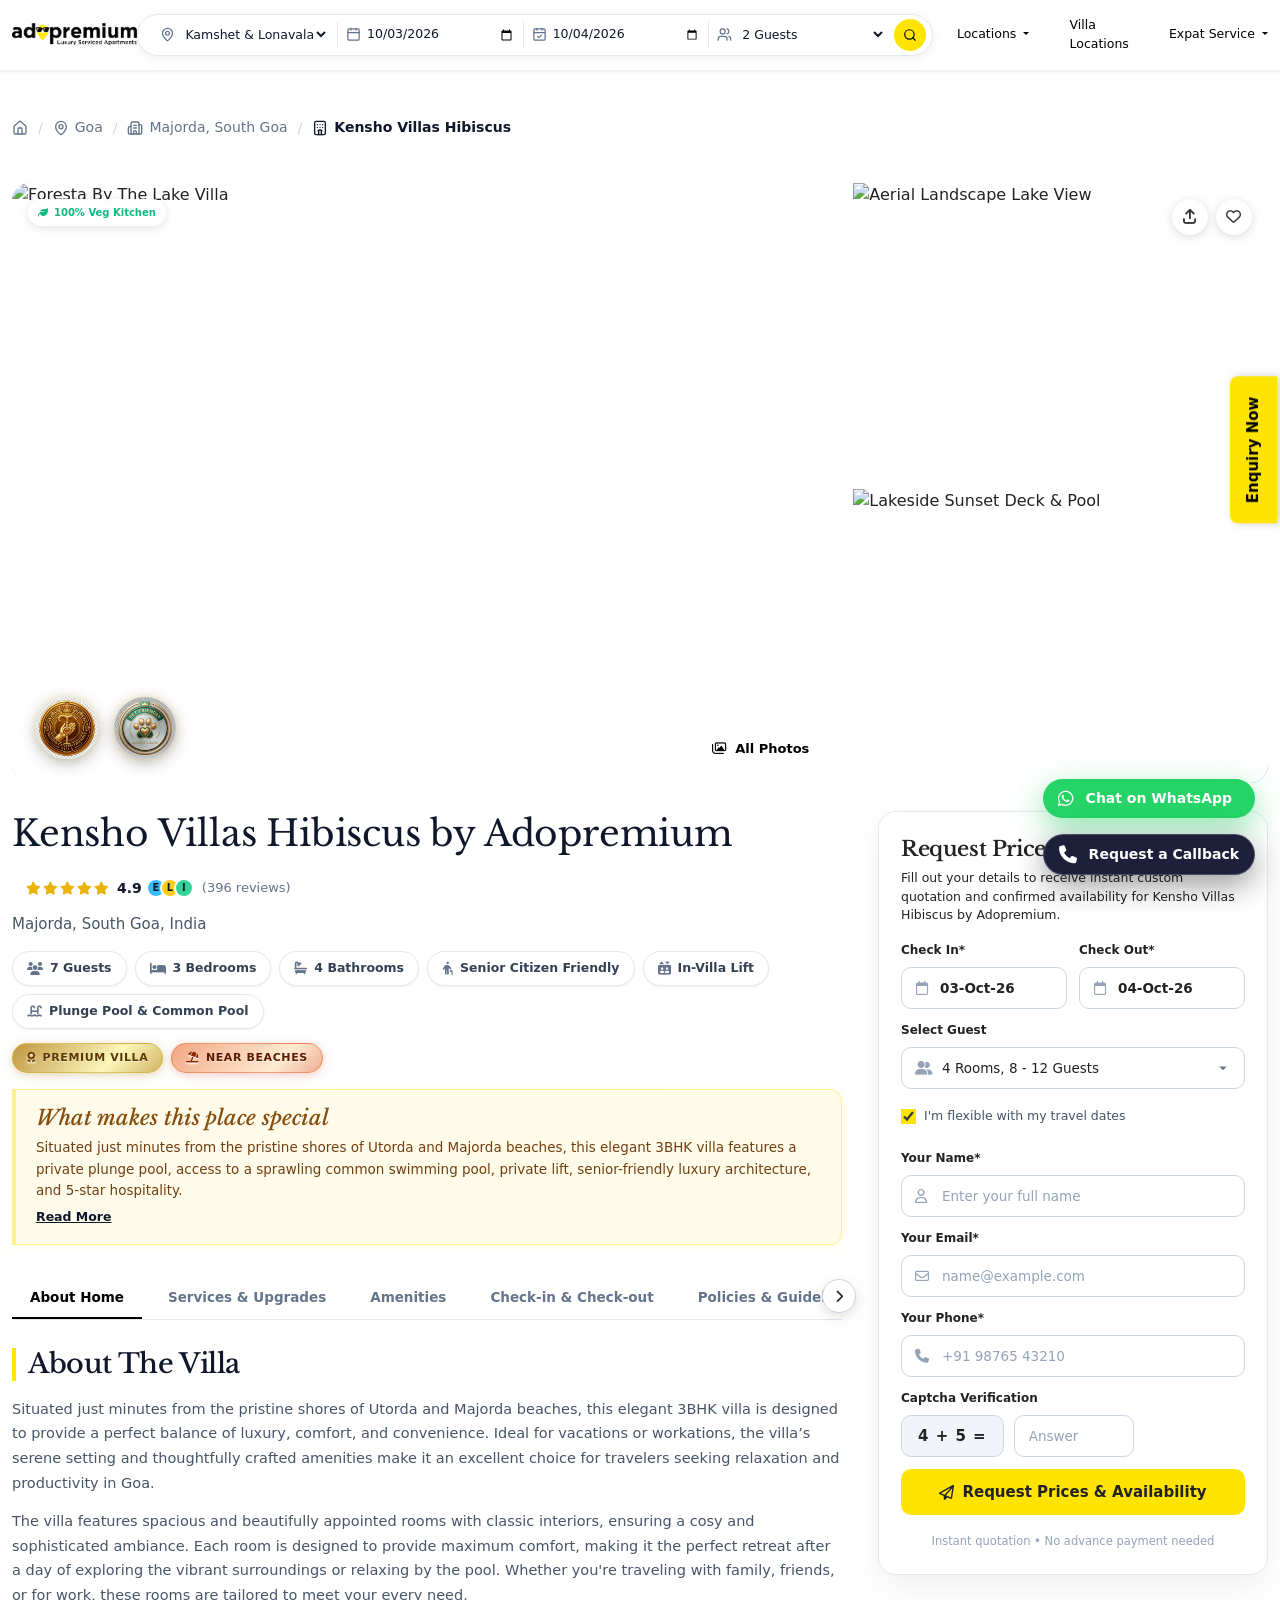
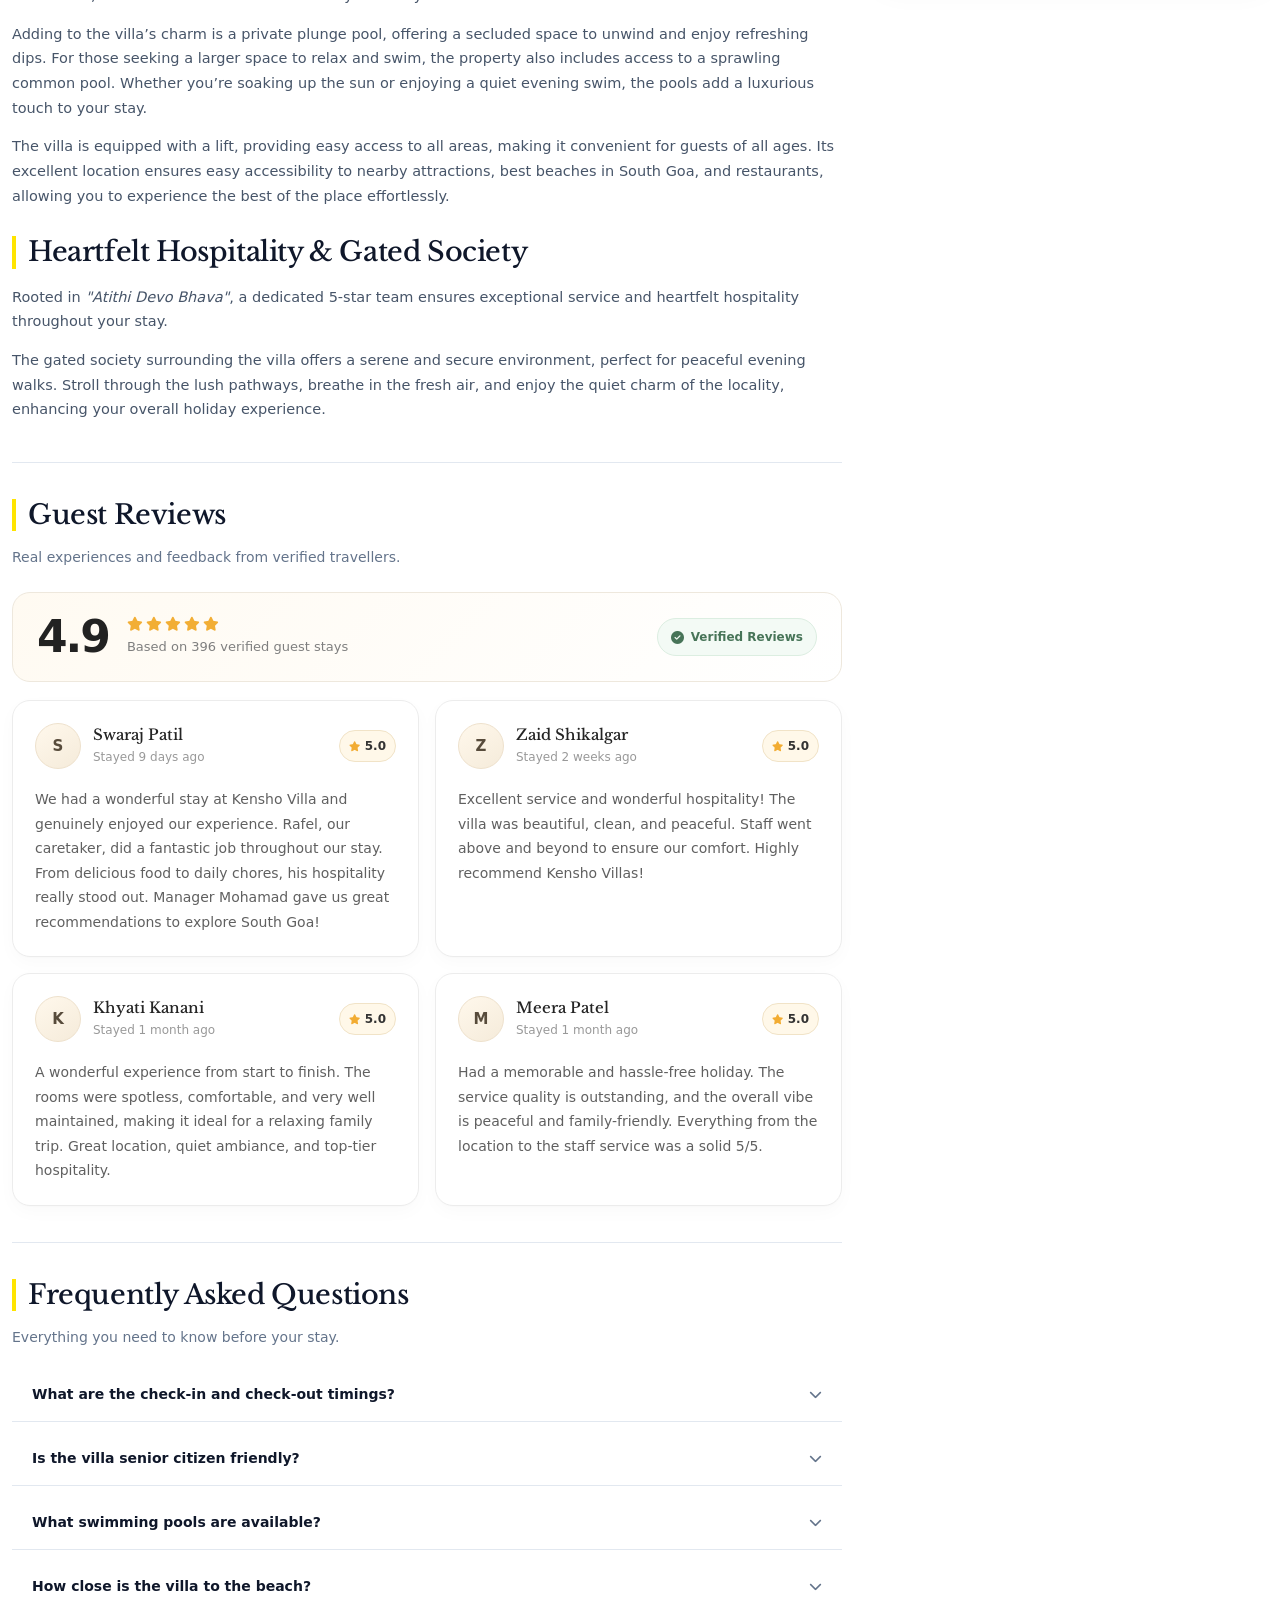
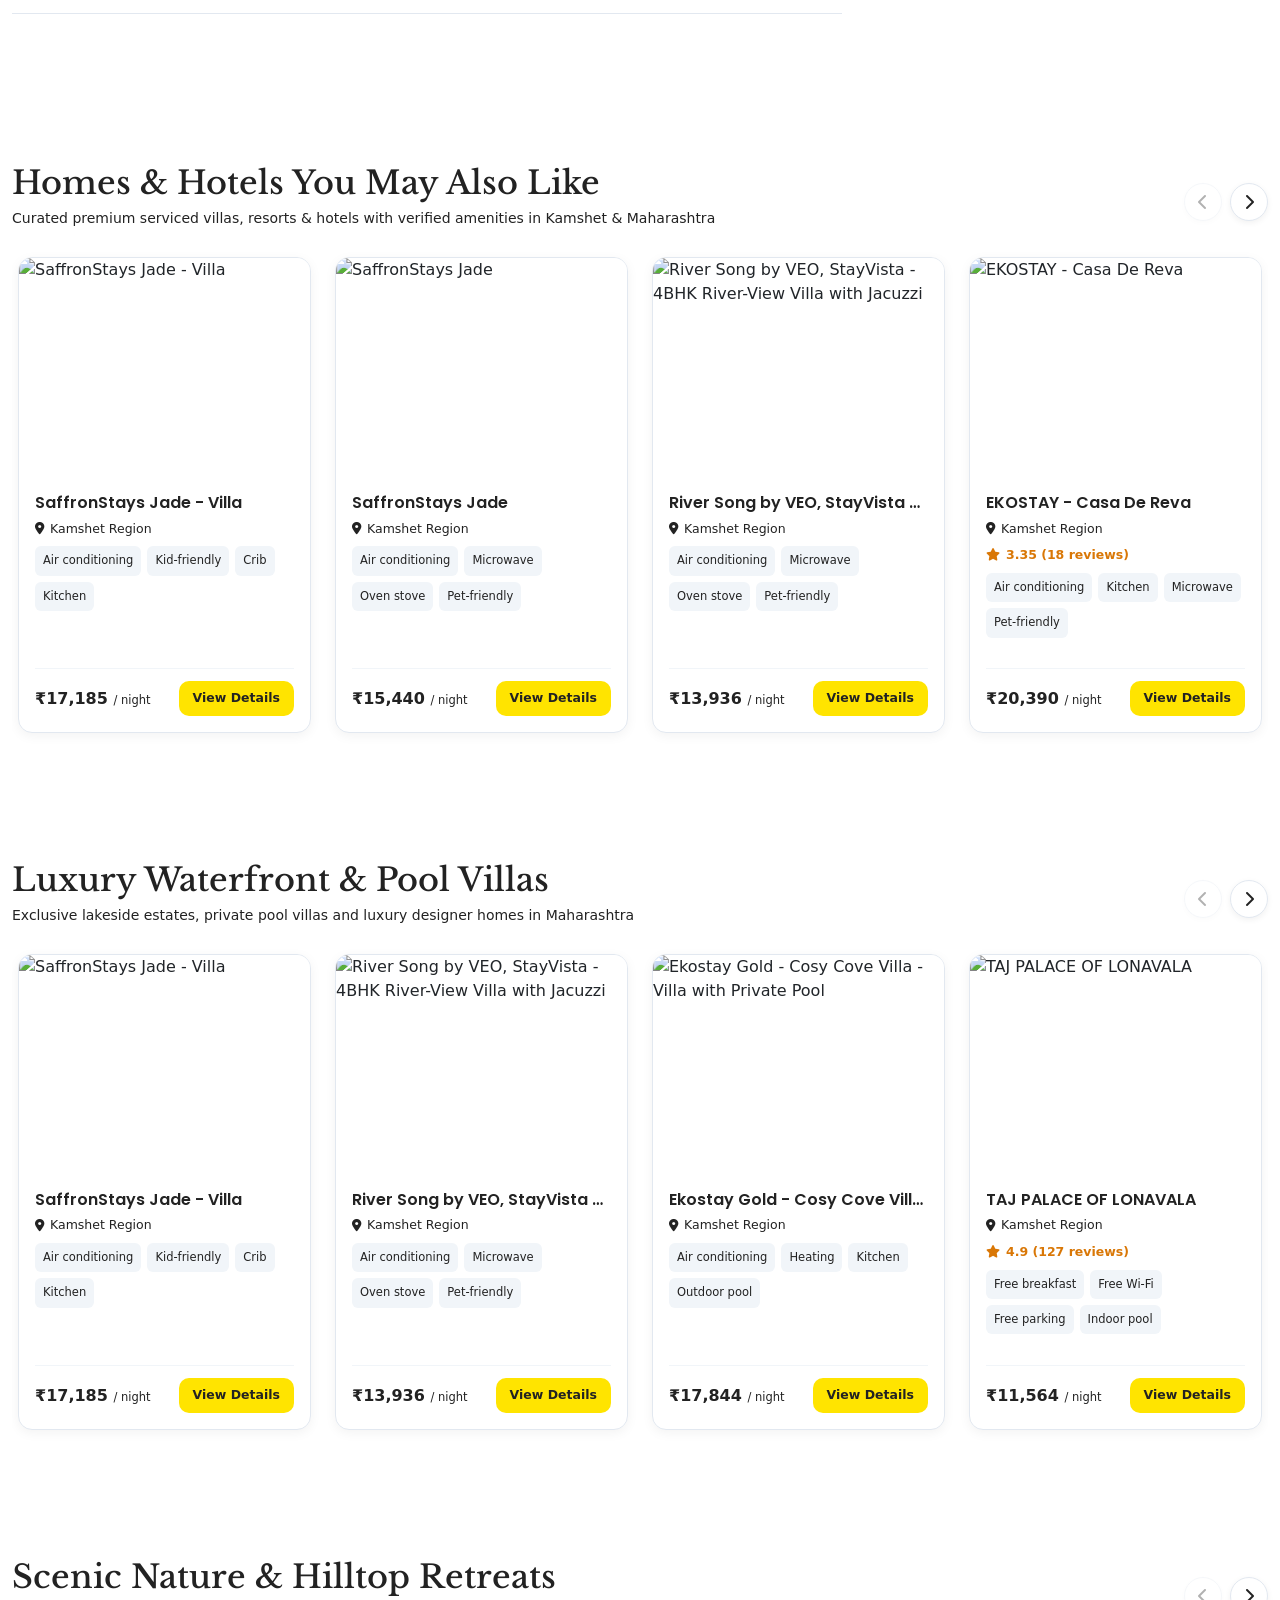
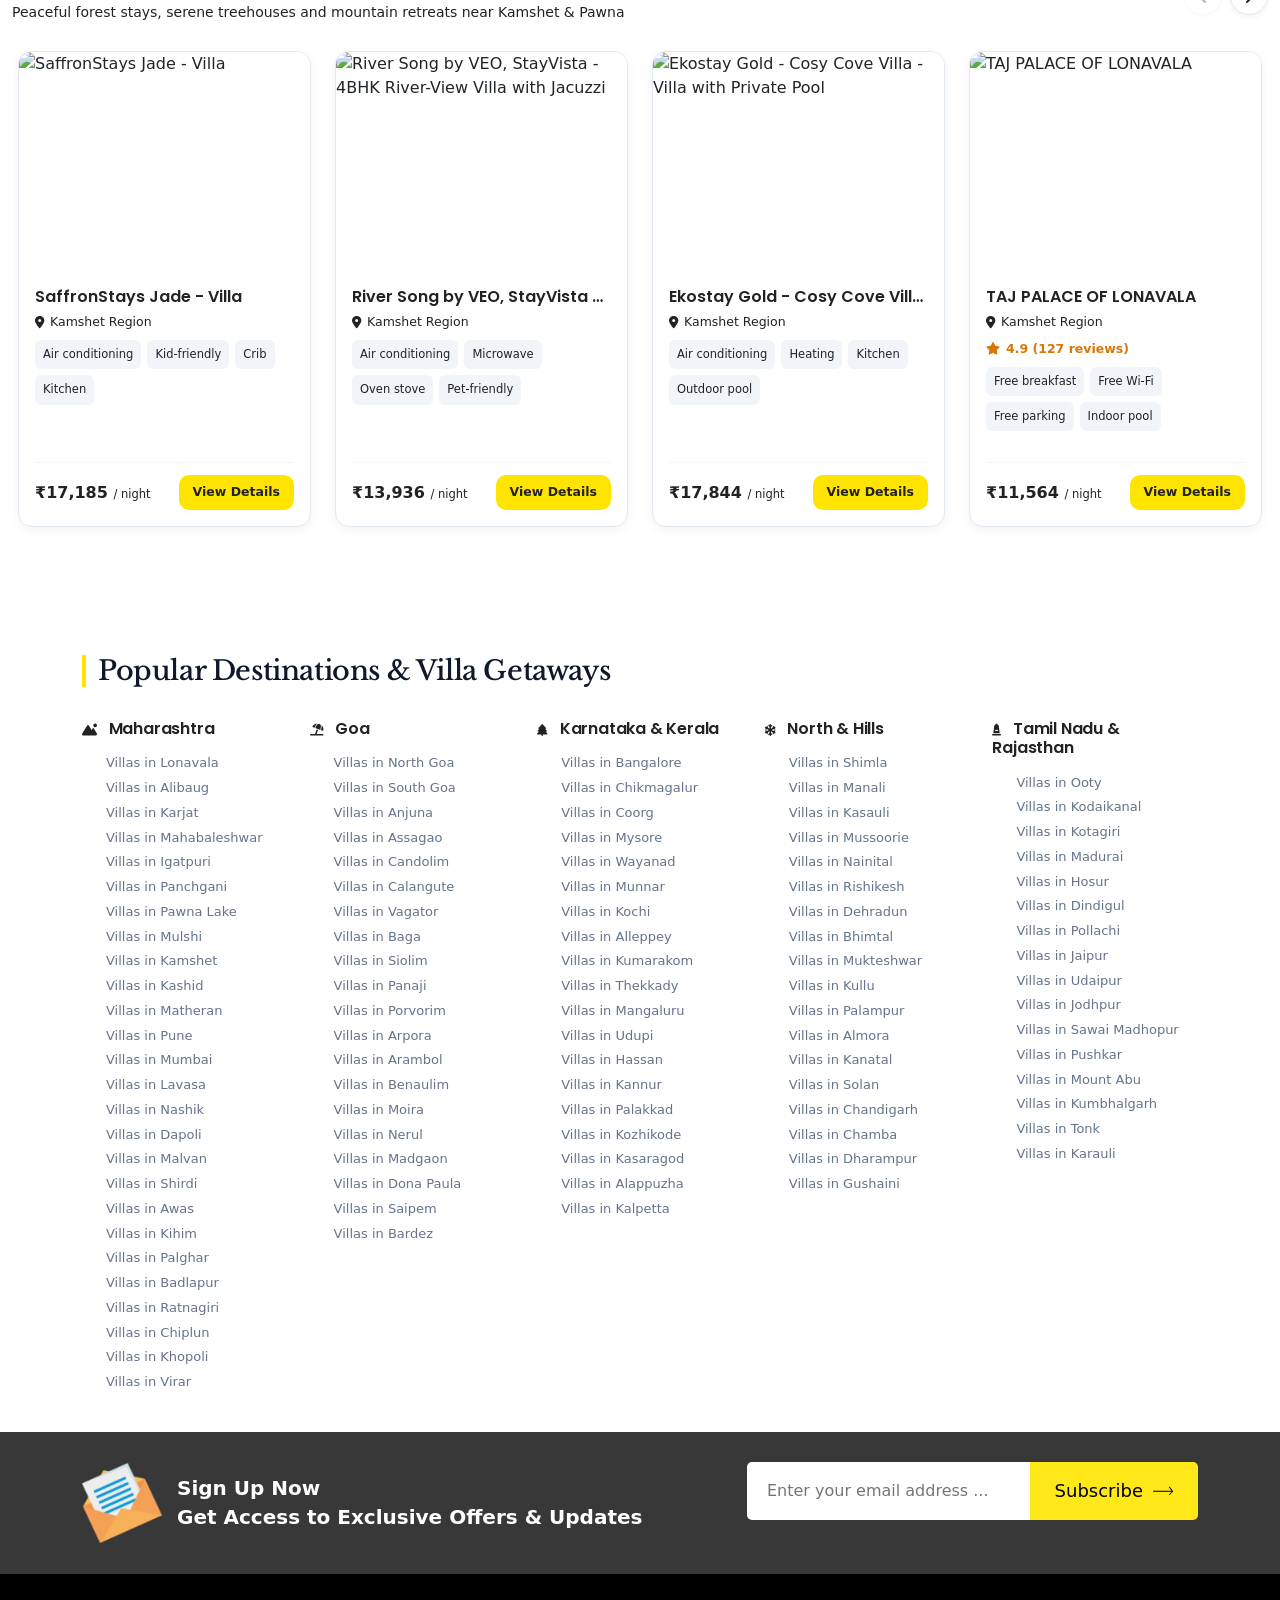
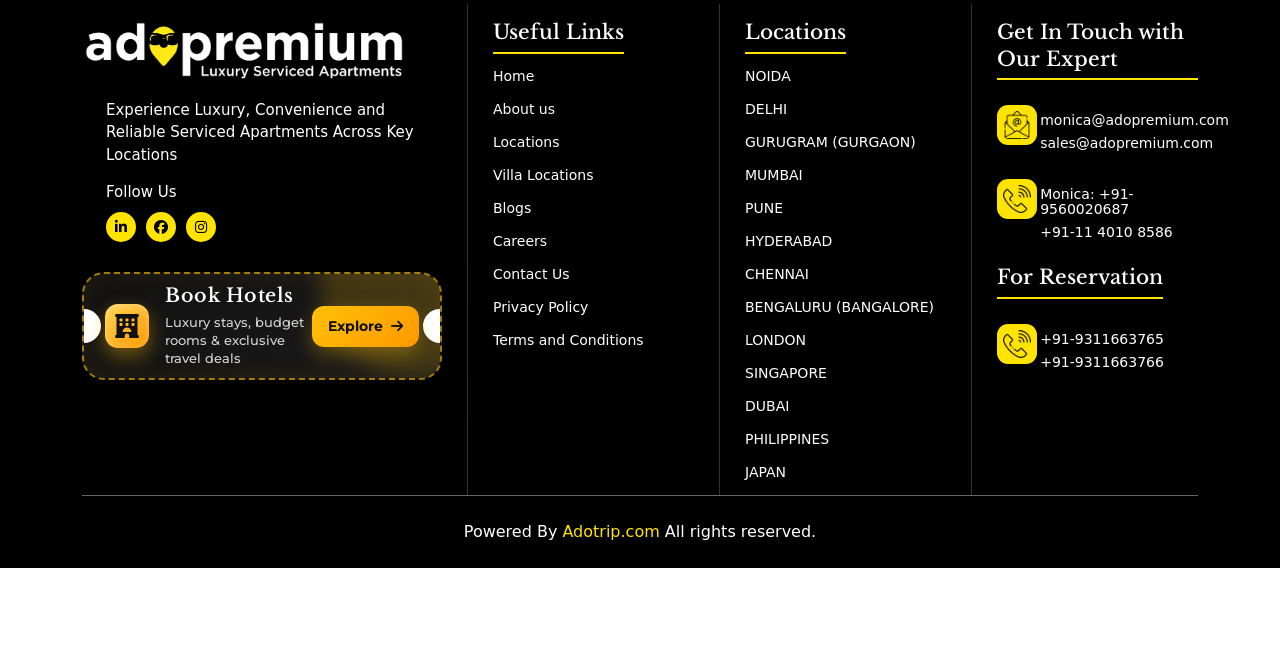
==== commit b972d160: "Update index.html" ====
--- a/index.html
+++ b/index.html
@@ -30,9 +30,9 @@
 
   <!-- Site Title -->
 
-  <title>Energise Soul Retreat Karuna Kutir Villa | Trimbakeshwar, Nashik | Adopremium</title>
-
-  <meta name="description" content="Book Energise Soul Retreat Karuna Kutir Villa in Trimbakeshwar, Nashik. Premium pet-friendly spiritual sanctuary with Western Ghats views, spa, yoga deck, and pure veg kitchen.">
+  <title>Adopremium Service Apartment | Short and Long Stays | Fully Furnished</title>
+
+  <meta name="description" content="Book serviced apartments across India for short-term and long-term stays. Fully furnished apartments for business travelers, expats, families, and medical travelers with flexible booking options.">
 
 
 
@@ -1913,6 +1913,7 @@
 
 </style>
 
+
 <!-- Breadcrumb Navigation Bar (Replacing hero-section) -->
 <nav class="pdp-breadcrumb-nav" id="pdpBreadcrumbNav" aria-label="Breadcrumb">
   <div class="container-fluid pdp-breadcrumb-container" style="max-width: 1600px">
@@ -1924,23 +1925,23 @@
       </li>
       <li class="pdp-breadcrumb-separator" aria-hidden="true">/</li>
       <li class="pdp-breadcrumb-item">
-        <a href="https://www.adopremium.com/locations/nashik" id="bcLocationRegion" class="pdp-breadcrumb-link">
+        <a href="https://www.adopremium.com/locations/goa" id="bcLocationRegion" class="pdp-breadcrumb-link">
           <i data-lucide="map-pin" class="pdp-bc-icon"></i>
-          <span>Nashik</span>
+          <span>Goa</span>
         </a>
       </li>
       <li class="pdp-breadcrumb-separator" aria-hidden="true">/</li>
       <li class="pdp-breadcrumb-item">
-        <a href="https://www.adopremium.com/locations/trimbakeshwar" id="bcLocationArea" class="pdp-breadcrumb-link">
+        <a href="https://www.adopremium.com/locations/south-goa" id="bcLocationArea" class="pdp-breadcrumb-link">
           <i data-lucide="building-2" class="pdp-bc-icon"></i>
-          <span>Trimbakeshwar, Nashik</span>
+          <span>Majorda, South Goa</span>
         </a>
       </li>
       <li class="pdp-breadcrumb-separator" aria-hidden="true">/</li>
       <li class="pdp-breadcrumb-item active" aria-current="page">
         <span class="pdp-breadcrumb-current" id="bcPropertyTitle">
           <i data-lucide="hotel" class="pdp-bc-icon"></i>
-          <span>Energise Soul Retreat Karuna Kutir Villa</span>
+          <span>Kensho Villas Hibiscus</span>
         </span>
       </li>
     </ol>
@@ -2143,12 +2144,18 @@
     <div class="pdp-gallery-grid d-none d-lg-grid">
       <!-- Main Left Hero Image -->
       <div class="pdp-gallery-main pdp-open-modal">
-        <img src="https://cpjlcwamma.cloudimg.io/Karuna_Kutir_Villa_0e02e33d56.png" alt="Energise Soul Retreat Karuna Kutir Villa">
+        <img src="https://cpjlcwamma.cloudimg.io/Whats_App_Image_2025_07_10_at_12_13_51_PM_2a6149caa4.png" alt="Foresta By The Lake Villa">
         <div class="pdp-badge-veg">
           <i class="fa-solid fa-leaf"></i> 100% Veg Kitchen
         </div>
-        <!-- Hero Highlights Overlay (Bottom-Left: Pet Friendly Badge) -->
+        <!-- Hero Highlights Overlay (Bottom-Left: Senior Citizen Friendly & Pet Friendly Badges) -->
         <div class="pdp-hero-feature-tags gap-3">
+          <div class="pdp-hero-pill" title="Senior Citizen Friendly Villa">
+            <span class="pdp-hero-pill-icon">
+              <img src="Adopremium Service Apartment _ Short and Long Stays _ Fully Furnished_files/assets/images/overlay-feature-icons/senior-citizen-friendly-badge.png" alt="Senior Citizen Friendly" style="width: 58px; height: 58px; object-fit: contain;">
+            </span>
+          </div>
+
           <div class="pdp-hero-pill" title="Pet Friendly Villa">
             <span class="pdp-hero-pill-icon">
               <img src="Adopremium Service Apartment _ Short and Long Stays _ Fully Furnished_files/assets/images/overlay-feature-icons/pet-friendly-badge.png" alt="Pet Friendly" style="width: 58px; height: 58px; object-fit: contain;">
@@ -2164,7 +2171,7 @@
       <div class="pdp-gallery-side">
         <!-- Top Side Image with Share & Wishlist -->
         <div class="pdp-img-box pdp-open-modal">
-          <img src="https://cpjlcwamma.cloudimg.io/K81_A7213_6b335e6fe7.jpg" alt="Master Bedroom Suite">
+          <img src="https://cpjlcwamma.cloudimg.io/DJI_0527_Edit_f1f9b76dfa.jpg" alt="Aerial Landscape Lake View">
           <div class="pdp-top-actions">
             <button class="pdp-icon-btn" title="Share" onclick="event.stopPropagation(); navigator.clipboard ? navigator.clipboard.writeText(window.location.href).then(()=>alert('Link copied!')) : alert('Link copied!');">
               <i class="fa-solid fa-arrow-up-from-bracket"></i>
@@ -2175,11 +2182,11 @@
           </div>
         </div>
 
-        <!-- Bottom Side Image with +70 More Overlay -->
+        <!-- Bottom Side Image with +32 More Overlay -->
         <div class="pdp-img-box pdp-open-modal">
-          <img src="https://cpjlcwamma.cloudimg.io/DSC_7191_HDR_976d9e2e77.jpg" alt="Western Ghats &amp; Villa Landscape">
+          <img src="https://cpjlcwamma.cloudimg.io/DSC_1775_Edit_ef608b6ad8.jpg" alt="Lakeside Sunset Deck & Pool">
           <div class="pdp-more-overlay">
-            <span class="pdp-more-count">+70</span>
+            <span class="pdp-more-count">+32</span>
             <span class="pdp-more-text">More Photos</span>
           </div>
         </div>
@@ -2190,7 +2197,7 @@
     <div class="pdp-mobile-gallery-wrap d-lg-none">
       <!-- Main Featured Image Box -->
       <div class="pdp-mobile-feature-box pdp-open-modal" id="pdpMobileFeatureBox">
-        <img id="pdpMobileFeaturedImg" src="https://cpjlcwamma.cloudimg.io/Karuna_Kutir_Villa_0e02e33d56.png" alt="Energise Soul Retreat Karuna Kutir Villa">
+        <img id="pdpMobileFeaturedImg" src="https://cpjlcwamma.cloudimg.io/Whats_App_Image_2025_07_10_at_12_13_51_PM_2a6149caa4.png" alt="Foresta By The Lake Villa">
         <div class="pdp-badge-veg">
           <i class="fa-solid fa-leaf"></i> 100% Veg Kitchen
         </div>
@@ -2202,8 +2209,13 @@
             <i class="fa-regular fa-heart"></i>
           </button>
         </div>
-        <!-- Hero Highlights Overlay (Bottom-Left: Pet Friendly Badge) -->
+        <!-- Hero Highlights Overlay (Bottom-Left: Senior Citizen Friendly & Pet Friendly Badges) -->
         <div class="pdp-hero-feature-tags gap-2">
+          <div class="pdp-hero-pill" title="Senior Citizen Friendly Villa">
+            <span class="pdp-hero-pill-icon">
+              <img src="Adopremium Service Apartment _ Short and Long Stays _ Fully Furnished_files/assets/images/overlay-feature-icons/senior-citizen-friendly-badge.png" alt="Senior Citizen Friendly" style="width: 44px; height: 44px; object-fit: contain;">
+            </span>
+          </div>
           <div class="pdp-hero-pill" title="Pet Friendly Villa">
             <span class="pdp-hero-pill-icon">
               <img src="Adopremium Service Apartment _ Short and Long Stays _ Fully Furnished_files/assets/images/overlay-feature-icons/pet-friendly-badge.png" alt="Pet Friendly" style="width: 44px; height: 44px; object-fit: contain;">
@@ -2218,42 +2230,7 @@
       <!-- Small Thumbnail Swiper Carousel -->
       <div class="swiper pdp-mobile-thumb-swiper" id="pdpMobileThumbSwiper">
         <div class="swiper-wrapper" id="pdpMobileThumbWrapper">
-          <div class="swiper-slide pdp-thumb-slide active-thumb" data-src="https://cpjlcwamma.cloudimg.io/Karuna_Kutir_Villa_0e02e33d56.png" data-title="Karuna Kutir Villa View">
-            <img src="https://cpjlcwamma.cloudimg.io/Karuna_Kutir_Villa_0e02e33d56.png" alt="Karuna Kutir Villa View" loading="lazy">
-          </div>
-          <div class="swiper-slide pdp-thumb-slide" data-src="https://cpjlcwamma.cloudimg.io/K81_A7213_6b335e6fe7.jpg" data-title="Master Bedroom Suite">
-            <img src="https://cpjlcwamma.cloudimg.io/K81_A7213_6b335e6fe7.jpg" alt="Master Bedroom Suite" loading="lazy">
-          </div>
-          <div class="swiper-slide pdp-thumb-slide" data-src="https://cpjlcwamma.cloudimg.io/DSC_7191_HDR_976d9e2e77.jpg" data-title="Western Ghats & Villa Landscape">
-            <img src="https://cpjlcwamma.cloudimg.io/DSC_7191_HDR_976d9e2e77.jpg" alt="Western Ghats & Villa Landscape" loading="lazy">
-          </div>
-          <div class="swiper-slide pdp-thumb-slide" data-src="https://cpjlcwamma.cloudimg.io/Energize_featured_on_AD_1_d85901ed8e.jpg" data-title="Energise Soul Retreat Entrance">
-            <img src="https://cpjlcwamma.cloudimg.io/Energize_featured_on_AD_1_d85901ed8e.jpg" alt="Energise Soul Retreat Entrance" loading="lazy">
-          </div>
-          <div class="swiper-slide pdp-thumb-slide" data-src="https://cpjlcwamma.cloudimg.io/K81_A7486_6b0bea5a7b.jpg" data-title="Lush Garden Lawn & Gazebo">
-            <img src="https://cpjlcwamma.cloudimg.io/K81_A7486_6b0bea5a7b.jpg" alt="Lush Garden Lawn & Gazebo" loading="lazy">
-          </div>
-          <div class="swiper-slide pdp-thumb-slide" data-src="https://cpjlcwamma.cloudimg.io/K81_A7132_7a85d2ee86.jpg" data-title="Outdoor Swimming Pool">
-            <img src="https://cpjlcwamma.cloudimg.io/K81_A7132_7a85d2ee86.jpg" alt="Outdoor Swimming Pool" loading="lazy">
-          </div>
-          <div class="swiper-slide pdp-thumb-slide" data-src="https://cpjlcwamma.cloudimg.io/DSC_6314_HDR_a1862925aa.jpg" data-title="Living Room Lounge">
-            <img src="https://cpjlcwamma.cloudimg.io/DSC_6314_HDR_a1862925aa.jpg" alt="Living Room Lounge" loading="lazy">
-          </div>
-          <div class="swiper-slide pdp-thumb-slide" data-src="https://cpjlcwamma.cloudimg.io/DSC_09088_93807debb6.JPG" data-title="Gourmet Dining Setup">
-            <img src="https://cpjlcwamma.cloudimg.io/DSC_09088_93807debb6.JPG" alt="Gourmet Dining Setup" loading="lazy">
-          </div>
-          <div class="swiper-slide pdp-thumb-slide" data-src="https://cpjlcwamma.cloudimg.io/New_Project_1_81a370a31b.webp" data-title="Panoramic Retreat Grounds">
-            <img src="https://cpjlcwamma.cloudimg.io/New_Project_1_81a370a31b.webp" alt="Panoramic Retreat Grounds" loading="lazy">
-          </div>
-          <div class="swiper-slide pdp-thumb-slide" data-src="https://cpjlcwamma.cloudimg.io/DSC_6335_HDR_8c74e70f04.jpg" data-title="Deluxe Bedroom">
-            <img src="https://cpjlcwamma.cloudimg.io/DSC_6335_HDR_8c74e70f04.jpg" alt="Deluxe Bedroom" loading="lazy">
-          </div>
-          <div class="swiper-slide pdp-thumb-slide" data-src="https://cpjlcwamma.cloudimg.io/Spa_3_6fb9594760.jpg" data-title="Ayurvedic Spa & Therapy Room">
-            <img src="https://cpjlcwamma.cloudimg.io/Spa_3_6fb9594760.jpg" alt="Ayurvedic Spa & Therapy Room" loading="lazy">
-          </div>
-          <div class="swiper-slide pdp-thumb-slide" data-src="https://cpjlcwamma.cloudimg.io/Yoga_1_48ee2bcd56.jpg" data-title="Meditation & Yoga Sanctuary">
-            <img src="https://cpjlcwamma.cloudimg.io/Yoga_1_48ee2bcd56.jpg" alt="Meditation & Yoga Sanctuary" loading="lazy">
-          </div>
+          <!-- Dynamically populated from JS with click-to-change image support -->
         </div>
       </div>
     </div>
@@ -2266,143 +2243,153 @@
         
         <div class="pdp-header-info">
           <div class="pdp-title-row">
-            <h1 class="pdp-title">Energise Soul Retreat Karuna Kutir Villa</h1>
+            <h1 class="pdp-title">Kensho Villas Hibiscus by Adopremium</h1>
             <div class="pdp-rating-badge">
               <span class="pdp-stars"><i class="fa-solid fa-star"></i><i class="fa-solid fa-star"></i><i class="fa-solid fa-star"></i><i class="fa-solid fa-star"></i><i class="fa-solid fa-star"></i></span>
-              <span class="pdp-score">4.8</span>
+              <span class="pdp-score">4.9</span>
               <div class="pdp-user-avatars">
-                <span>E</span><span>S</span><span>R</span>
+                <span>E</span><span>L</span><span>I</span>
               </div>
-              <span class="pdp-reviews-count">(1218 reviews)</span>
-            </div>
-          </div>
-          <p class="pdp-location-text">Trimbakeshwar, Nashik, Maharashtra, India</p>
+              <span class="pdp-reviews-count">(396 reviews)</span>
+            </div>
+          </div>
+          <p class="pdp-location-text">Majorda, South Goa, India</p>
 
           <!-- Pill Badges -->
           <div class="pdp-pill-badges">
-            <span class="pdp-pill"><i class="fa-solid fa-users"></i> 4 Guests</span>
-            <span class="pdp-pill"><i class="fa-solid fa-bed"></i> 2 Bedrooms</span>
-            <span class="pdp-pill"><i class="fa-solid fa-bath"></i> 2 Bathrooms</span>
-            <span class="pdp-pill"><i class="fa-solid fa-om"></i> Spiritual Sanctuary</span>
-            <span class="pdp-pill"><i class="fa-solid fa-paw"></i> Pet Friendly</span>
+            <span class="pdp-pill"><i class="fa-solid fa-users"></i> 7 Guests</span>
+            <span class="pdp-pill"><i class="fa-solid fa-bed"></i> 3 Bedrooms</span>
+            <span class="pdp-pill"><i class="fa-solid fa-bath"></i> 4 Bathrooms</span>
+            <span class="pdp-pill"><i class="fa-solid fa-person-cane"></i> Senior Citizen Friendly</span>
+            <span class="pdp-pill"><i class="fa-solid fa-elevator"></i> In-Villa Lift</span>
+            <span class="pdp-pill"><i class="fa-solid fa-water-ladder"></i> Plunge Pool &amp; Common Pool</span>
           </div>
 
           <!-- Tags -->
           <div class="pdp-tag-badges">
-            <span class="pdp-tag signature"><i class="fa-solid fa-award"></i> SPIRITUAL RETREAT</span>
-            <span class="pdp-tag celebrations"><i class="fa-solid fa-spa"></i> WELLNESS FOCUSED</span>
+            <span class="pdp-tag signature"><i class="fa-solid fa-award"></i> PREMIUM VILLA</span>
+            <span class="pdp-tag celebrations"><i class="fa-solid fa-umbrella-beach"></i> NEAR BEACHES</span>
           </div>
 
           <!-- Highlight Box -->
           <div class="pdp-highlight-box">
             <h4 class="pdp-highlight-title">What makes this place special</h4>
             <p class="pdp-highlight-desc">
-              Premium villa near sacred Trimbakeshwar Temple, set amidst Western Ghats with spa facilities, meditation spaces, and proximity to spiritual heritage.
+              Situated just minutes from the pristine shores of Utorda and Majorda beaches, this elegant 3BHK villa features a private plunge pool, access to a sprawling common swimming pool, private lift, senior-friendly luxury architecture, and 5-star hospitality.
             </p>
-            <span class="pdp-read-more" onclick="alert(window.pdpData ? window.pdpData.aboutHome : '');">Read More</span>
-          </div>
-        </div>
-
-        <!-- Sticky Section Navigation Dropdown -->
-        <div class="pdp-section-nav-wrapper" style="position: sticky; top: 75px; z-index: 100; background: #ffffff; padding: 12px 16px; border-radius: 12px; box-shadow: 0 4px 15px rgba(0,0,0,0.06); border: 1px solid #e2e8f0; margin-bottom: 30px; display: flex; align-items: center; justify-content: space-between; gap: 12px; flex-wrap: wrap;">
-          <div style="display: flex; align-items: center; gap: 10px; font-weight: 600; color: #0f172a; font-size: 14.5px;">
-            <i class="fa-solid fa-list-ul" style="color: #eab308; font-size: 16px;"></i>
-            <span>Jump to Section:</span>
-          </div>
-          <div style="flex: 1; min-width: 200px; max-width: 320px; position: relative;">
-            <select id="pdpNavTabs" class="form-select" onchange="const el = document.getElementById(this.value); if(el) { const y = el.getBoundingClientRect().top + window.pageYOffset - 130; window.scrollTo({top: y, behavior: 'smooth'}); }" style="width: 100%; border-radius: 8px; border: 1px solid #cbd5e1; padding: 8px 36px 8px 12px; font-size: 14px; font-weight: 500; color: #1e293b; background-color: #f8fafc; cursor: pointer;">
-              <option value="sec-about">1. About The Villa</option>
-              <option value="sec-experiences">2. Services &amp; Upgrades</option>
-              <option value="sec-amenities">3. Retreat Amenities</option>
-              <option value="sec-checkin">4. Check-in &amp; Check-out</option>
-              <option value="sec-policies">5. Policies &amp; Guidelines</option>
-              <option value="sec-meals">6. Spaces, Grounds &amp; Pools</option>
-              <option value="sec-location">7. Location &amp; Getting There</option>
-            </select>
-          </div>
-        </div>
-
-        <!-- 1. About Home Section Block -->
-        <div class="pdp-section-block" id="sec-about" style="display: block; margin-bottom: 40px; scroll-margin-top: 140px;">
+            <span class="pdp-read-more" onclick="alert(window.pdpData.aboutHome)">Read More</span>
+          </div>
+        </div>
+
+        <!-- Sticky Navigation Tabs with Right/Left Navigation Arrow -->
+        <div class="pdp-nav-tabs-wrapper">
+          <button class="pdp-tabs-arrow pdp-tabs-arrow-left" id="pdpTabsArrowLeft" aria-label="Scroll tabs left">
+            <i class="fa-solid fa-chevron-left"></i>
+          </button>
+          <div class="pdp-nav-tabs" id="pdpNavTabs">
+            <div class="pdp-tab-item active" data-target="sec-about">About Home</div>
+            <div class="pdp-tab-item" data-target="sec-experiences">Services &amp; Upgrades</div>
+            <div class="pdp-tab-item" data-target="sec-amenities">Amenities</div>
+            <div class="pdp-tab-item" data-target="sec-checkin">Check-in &amp; Check-out</div>
+            <div class="pdp-tab-item" data-target="sec-policies">Policies &amp; Guidelines</div>
+            <div class="pdp-tab-item" data-target="sec-meals">Common Areas &amp; Pools</div>
+            <div class="pdp-tab-item" data-target="sec-location">Getting There &amp; Map</div>
+          </div>
+          <button class="pdp-tabs-arrow pdp-tabs-arrow-right" id="pdpTabsArrowRight" aria-label="Scroll tabs right">
+            <i class="fa-solid fa-chevron-right"></i>
+          </button>
+        </div>
+
+        <!-- 1. About Home Section Pane (Active by Default) -->
+        <div class="pdp-tab-pane pdp-section-block active" id="sec-about">
           <h3 class="pdp-pane-title">About The Villa</h3>
           <p>
-            Set amidst the serene Western Ghats, this premium villa offers a peaceful retreat surrounded by lush greenery, tropical plants, and scenic hill views. Just a short distance from the sacred Trimbakeshwar Temple—home to a unique Jyotirlinga—the villa blends spiritual heritage with modern comfort.
+            Situated just minutes from the pristine shores of Utorda and Majorda beaches, this elegant 3BHK villa is designed to provide a perfect balance of luxury, comfort, and convenience. Ideal for vacations or workations, the villa’s serene setting and thoughtfully crafted amenities make it an excellent choice for travelers seeking relaxation and productivity in Goa.
           </p>
           <p>
-            The villa features two spacious bedrooms, a kid's room, living spaces, and outdoor amenities including a bonfire pit, meditation yoga area, and lush gardens. Perfect for spiritual seekers, wellness enthusiasts, and families.
+            The villa features spacious and beautifully appointed rooms with classic interiors, ensuring a cosy and sophisticated ambiance. Each room is designed to provide maximum comfort, making it the perfect retreat after a day of exploring the vibrant surroundings or relaxing by the pool. Whether you're traveling with family, friends, or for work, these rooms are tailored to meet your every need.
           </p>
-
-          <h3 class="pdp-pane-title" style="margin-top:28px;">Heartfelt Hospitality &amp; Sanctuary</h3>
           <p>
-            Inspired by <em>"Atithi Devo Bhava"</em>, our 5-star team pampers every guest with care and attention. The property embodies the spiritual essence of the region while providing contemporary luxury amenities and professional hospitality.
+            Adding to the villa’s charm is a private plunge pool, offering a secluded space to unwind and enjoy refreshing dips. For those seeking a larger space to relax and swim, the property also includes access to a sprawling common pool. Whether you’re soaking up the sun or enjoying a quiet evening swim, the pools add a luxurious touch to your stay.
           </p>
-        </div>
-
-        <!-- 2. Services & Experiences Section Block -->
-        <div class="pdp-section-block" id="sec-experiences" style="display: block; margin-bottom: 40px; scroll-margin-top: 140px;">
-          <h3 class="pdp-pane-title">Wellness Services &amp; Curated Experiences</h3>
           <p>
-            Immerse yourself in rejuvenating holistic therapies, private meditation sessions, temple excursions, and scenic nature treks in Trimbakeshwar.
+            The villa is equipped with a lift, providing easy access to all areas, making it convenient for guests of all ages. Its excellent location ensures easy accessibility to nearby attractions, best beaches in South Goa, and restaurants, allowing you to experience the best of the place effortlessly.
+          </p>
+
+          <h3 class="pdp-pane-title" style="margin-top:28px;">Heartfelt Hospitality &amp; Gated Society</h3>
+          <p>
+            Rooted in <em>"Atithi Devo Bhava"</em>, a dedicated 5-star team ensures exceptional service and heartfelt hospitality throughout your stay.
+          </p>
+          <p>
+            The gated society surrounding the villa offers a serene and secure environment, perfect for peaceful evening walks. Stroll through the lush pathways, breathe in the fresh air, and enjoy the quiet charm of the locality, enhancing your overall holiday experience.
+          </p>
+        </div>
+
+        <!-- 2. Services & Experiences Section Pane -->
+        <div class="pdp-tab-pane pdp-section-block" id="sec-experiences">
+          <h3 class="pdp-pane-title">VIP Indulgences &amp; Upgrades</h3>
+          <p>
+            Elevate your stay at Kensho Villas Hibiscus with curated VIP services, private chef bookings, floating breakfasts, luxury vehicle transfers, and poolside high tea experiences.
           </p>
           <div class="pdp-experiences-grid" id="pdpExperiencesGrid">
             <div class="pdp-exp-card">
-              <img src="https://cpjlcwamma.cloudimg.io/Energize_featured_on_AD_1_d85901ed8e.jpg" alt="Spiritual Temple Visit" loading="lazy">
+              <img src="https://cpjlcwamma.cloudimg.io/DSC_1775_Edit_ef608b6ad8.jpg" alt="Floating Breakfast Experience" loading="lazy">
               <div class="pdp-exp-body">
-                <h5 class="pdp-exp-title">Spiritual Temple Visit</h5>
-                <p class="pdp-exp-desc">Guided tour to Trimbakeshwar Temple (6.4 km) with spiritual insights and rituals.</p>
+                <h5 class="pdp-exp-title">Floating Breakfast Experience</h5>
+                <p class="pdp-exp-desc">Enhance your stay with breakfast served in an aesthetic floating basket for up to 4 guests.</p>
               </div>
             </div>
             <div class="pdp-exp-card">
-              <img src="https://cpjlcwamma.cloudimg.io/Yoga_1_48ee2bcd56.jpg" alt="Meditation &amp; Yoga" loading="lazy">
+              <img src="https://cpjlcwamma.cloudimg.io/DSC_1598_Edit_bcf132d89b.jpg" alt="Private Chef &amp; BBQ Night" loading="lazy">
               <div class="pdp-exp-body">
-                <h5 class="pdp-exp-title">Meditation &amp; Yoga</h5>
-                <p class="pdp-exp-desc">Daily yoga and meditation sessions in the dedicated sanctuary with expert instructors.</p>
+                <h5 class="pdp-exp-title">Private Chef &amp; BBQ Night</h5>
+                <p class="pdp-exp-desc">Custom gourmet meals and live veg / non-veg BBQ prepared fresh by our skilled chefs.</p>
               </div>
             </div>
             <div class="pdp-exp-card">
-              <img src="https://cpjlcwamma.cloudimg.io/Spa_3_6fb9594760.jpg" alt="Spa &amp; Wellness" loading="lazy">
+              <img src="https://cpjlcwamma.cloudimg.io/DSC_1802_Edit_c99ea7ff56.jpg" alt="Hookah &amp; High Tea Sundowner" loading="lazy">
               <div class="pdp-exp-body">
-                <h5 class="pdp-exp-title">Spa &amp; Wellness</h5>
-                <p class="pdp-exp-desc">Twin massage beds, steam room, glass-enclosed bathtub, and relaxation therapies.</p>
+                <h5 class="pdp-exp-title">Hookah &amp; High Tea Sundowner</h5>
+                <p class="pdp-exp-desc">Couple &amp; family friendly high tea with premium hookah flavors beside the pool deck.</p>
               </div>
             </div>
             <div class="pdp-exp-card">
-              <img src="https://cpjlcwamma.cloudimg.io/DSC_7191_HDR_976d9e2e77.jpg" alt="Trekking &amp; Nature" loading="lazy">
+              <img src="https://cpjlcwamma.cloudimg.io/DJI_0527_Edit_f1f9b76dfa.jpg" alt="Beachside Sunset &amp; Trail" loading="lazy">
               <div class="pdp-exp-body">
-                <h5 class="pdp-exp-title">Trekking &amp; Nature</h5>
-                <p class="pdp-exp-desc">Guided treks to Brahmagiri (7.1 km), Parvat Trek (6.1 km), and scenic trails.</p>
+                <h5 class="pdp-exp-title">Beachside Sunset &amp; Trail</h5>
+                <p class="pdp-exp-desc">Minutes from Utorda (1.6 km), Majorda (1.9 km) and Sunset beach (2.8 km).</p>
               </div>
             </div>
           </div>
         </div>
 
-        <!-- 3. Amenities Section Block -->
-        <div class="pdp-section-block" id="sec-amenities" style="display: block; margin-bottom: 40px; scroll-margin-top: 140px;">
-          <h3 class="pdp-pane-title">Retreat Amenities (49 Facilities)</h3>
+        <!-- 3. Amenities Section Pane -->
+        <div class="pdp-tab-pane pdp-section-block" id="sec-amenities">
+          <h3 class="pdp-pane-title">Villa Amenities (49 Facilities)</h3>
           <p>
-            From dedicated meditation spaces and outdoor swimming pool to spa therapy suites and pet-friendly lawns, every amenity is crafted for soul rejuvenation.
+            From high-speed optical WiFi for remote workations to private elevator access and sparkling swimming pools, every amenity is crafted for premium relaxation.
           </p>
           <div class="pdp-amenities-grid">
-            <div class="pdp-amenity-item"><i class="fa-solid fa-om"></i> Meditation &amp; Yoga Deck</div>
-            <div class="pdp-amenity-item"><i class="fa-solid fa-spa"></i> Ayurvedic Spa &amp; Steam Room</div>
-            <div class="pdp-amenity-item"><i class="fa-solid fa-person-swimming"></i> Outdoor Swimming Pool</div>
-            <div class="pdp-amenity-item"><i class="fa-solid fa-paw"></i> Pet Friendly Lawns</div>
-            <div class="pdp-amenity-item"><i class="fa-solid fa-fire"></i> Bonfire Pit &amp; Gazebo</div>
-            <div class="pdp-amenity-item"><i class="fa-solid fa-mountain-sun"></i> Western Ghats Views</div>
-            <div class="pdp-amenity-item"><i class="fa-solid fa-wifi"></i> High-Speed Optical WiFi</div>
+            <div class="pdp-amenity-item"><i class="fa-solid fa-water-ladder"></i> Private Mini Plunge Pool</div>
+            <div class="pdp-amenity-item"><i class="fa-solid fa-person-swimming"></i> 4.5ft Common Pool + Kids Pool</div>
+            <div class="pdp-amenity-item"><i class="fa-solid fa-elevator"></i> Private In-Villa Lift</div>
+            <div class="pdp-amenity-item"><i class="fa-solid fa-person-cane"></i> Senior Citizen Friendly</div>
+            <div class="pdp-amenity-item"><i class="fa-solid fa-wifi"></i> High-Speed WiFi (Workation Ready)</div>
             <div class="pdp-amenity-item"><i class="fa-solid fa-snowflake"></i> Climate Control AC</div>
             <div class="pdp-amenity-item"><i class="fa-solid fa-square-parking"></i> Dedicated Free Parking</div>
-            <div class="pdp-amenity-item"><i class="fa-solid fa-utensils"></i> Gourmet Dining &amp; Pure Veg Kitchen</div>
+            <div class="pdp-amenity-item"><i class="fa-solid fa-door-open"></i> Private Balconies</div>
+            <div class="pdp-amenity-item"><i class="fa-solid fa-tv"></i> 55" Smart TVs with Consoles</div>
+            <div class="pdp-amenity-item"><i class="fa-solid fa-utensils"></i> Fully Equipped Kitchen &amp; RO</div>
             <div class="pdp-amenity-item"><i class="fa-solid fa-shield-halved"></i> 24/7 Gated Security</div>
-            <div class="pdp-amenity-item"><i class="fa-solid fa-pump-soap"></i> Organic Herbal Toiletries</div>
-          </div>
-        </div>
-
-        <!-- 4. Check-In & Check-Out Section Block -->
-        <div class="pdp-section-block" id="sec-checkin" style="display: block; margin-bottom: 40px; scroll-margin-top: 140px;">
+            <div class="pdp-amenity-item"><i class="fa-solid fa-pump-soap"></i> Organic Toiletries &amp; Towels</div>
+          </div>
+        </div>
+
+        <!-- 4. Check-In & Check-Out Section Pane -->
+        <div class="pdp-tab-pane pdp-section-block" id="sec-checkin">
           <h3 class="pdp-pane-title">Check-in &amp; Check-out Timings</h3>
           <p>
-            Please review our arrival and departure schedule to ensure a smooth check-in experience with our on-site retreat manager.
+            Please review our arrival and departure schedule to ensure a smooth check-in experience with our on-site villa manager.
           </p>
           <div class="pdp-rules-list">
             <div class="pdp-rule-card">
@@ -2417,7 +2404,7 @@
                 <i class="fa-solid fa-person-walking-dashed-line-arrow-right pdp-rule-icon"></i>
                 <strong>Check-Out Timings</strong>
               </div>
-              <p class="pdp-rule-desc">By <strong>11:00 AM</strong><br>Late check-out requests can be accommodated based on availability and prior retreat management approval.</p>
+              <p class="pdp-rule-desc">By <strong>11:00 AM</strong><br>Late check-out requests can be accommodated based on availability and prior management approval.</p>
             </div>
             <div class="pdp-rule-card">
               <div class="pdp-rule-header">
@@ -2436,11 +2423,11 @@
           </div>
         </div>
 
-        <!-- 5. Policies & Guidelines Section Block -->
-        <div class="pdp-section-block" id="sec-policies" style="display: block; margin-bottom: 40px; scroll-margin-top: 140px;">
+        <!-- 5. Policies & Guidelines Section Pane -->
+        <div class="pdp-tab-pane pdp-section-block" id="sec-policies">
           <h3 class="pdp-pane-title">Policies &amp; Guidelines</h3>
           <p>
-            Key retreat rules, cancellation terms, and facility timings for a peaceful and soul-enriching villa stay.
+            Key booking rules, cancellation terms, and facility timings for a relaxed and safe villa stay.
           </p>
           <div class="pdp-rules-list">
             <div class="pdp-rule-card">
@@ -2452,110 +2439,116 @@
             </div>
             <div class="pdp-rule-card">
               <div class="pdp-rule-header">
-                <i class="fa-solid fa-paw pdp-rule-icon"></i>
-                <strong>Pet Policy (Pet Friendly)</strong>
+                <i class="fa-solid fa-water-ladder pdp-rule-icon"></i>
+                <strong>Common Pool Timings</strong>
               </div>
-              <p class="pdp-rule-desc">Pets are welcome with open arms! Please notify in advance and keep pets supervised in common sanctuary grounds.</p>
+              <p class="pdp-rule-desc"><strong>7:00 AM to 10:00 PM</strong><br> (4.5 ft depth with dedicated kids pool). Appropriate swimwear is mandatory.</p>
             </div>
             <div class="pdp-rule-card">
               <div class="pdp-rule-header">
-                <i class="fa-solid fa-water-ladder pdp-rule-icon"></i>
-                <strong>Swimming Pool Timings</strong>
+                <i class="fa-solid fa-paw pdp-rule-icon"></i>
+                <strong>Pet Policy</strong>
               </div>
-              <p class="pdp-rule-desc"><strong>7:00 AM to 08:00 PM</strong><br> Surrounded by Western Ghats views. Appropriate swimwear is required.</p>
+              <p class="pdp-rule-desc">Pets are welcome! Prior intimation is required, and pets must be supervised around common areas.</p>
             </div>
             <div class="pdp-rule-card">
               <div class="pdp-rule-header">
-                <i class="fa-solid fa-om pdp-rule-icon"></i>
-                <strong>Serenity &amp; Quiet Hours</strong>
+                <i class="fa-solid fa-volume-xmark pdp-rule-icon"></i>
+                <strong>Quiet Hours &amp; Parties</strong>
               </div>
-              <p class="pdp-rule-desc">Quiet hours from 10:00 PM onwards to maintain the peaceful and spiritual retreat atmosphere.</p>
-            </div>
-          </div>
-        </div>
-
-        <!-- 5. Common Areas & Pools Section Block -->
-        <div class="pdp-section-block" id="sec-meals" style="display: block; margin-bottom: 40px; scroll-margin-top: 140px;">
-          <h3 class="pdp-pane-title">Spaces, Common Areas &amp; Grounds</h3>
+              <p class="pdp-rule-desc">Quiet hours from 10:00 PM onwards to respect neighbours in this serene gated community.</p>
+            </div>
+          </div>
+        </div>
+
+        <!-- 5. Common Areas & Pools Section Pane -->
+        <div class="pdp-tab-pane pdp-section-block" id="sec-meals">
+          <h3 class="pdp-pane-title">Spaces, Common Areas &amp; Swimming Pools</h3>
           <p>
-            Set across lush grounds overlooking the Western Ghats, Energise Soul Retreat Karuna Kutir Villa provides serene communal spaces, meditation decks, and comfortable suites.
+            Thoughtfully laid out across multiple levels with an elevator connecting floors, Kensho Villas Hibiscus offers versatile social zones and private relaxation corners.
           </p>
           <div class="pdp-rules-list">
-            <div class="pdp-rule-card"><strong>Master Bedroom (300 sq. ft):</strong> Queen-sized bed, side tables, wooden wardrobe, ceiling fan, AC, large glass window overlooking lush greenery, and luxury ensuite bathroom with organic toiletries.</div>
-            <div class="pdp-rule-card"><strong>Second Bedroom (300 sq. ft):</strong> Contemporary bedroom with exposed wooden beams, poster queen bed, seating bench, TV, AC, garden views, and private ensuite bathroom.</div>
-            <div class="pdp-rule-card"><strong>Kid's Room (100 sq. ft):</strong> Cosy sofa-bed on ground floor with minimalist decor, wooden flooring, and ample natural light.</div>
-            <div class="pdp-rule-card"><strong>Yoga &amp; Meditation Sanctuary:</strong> Dedicated peaceful sanctuary deck with tranquil surroundings for daily yoga and mindfulness practices.</div>
-            <div class="pdp-rule-card"><strong>Ayurvedic Spa &amp; Wellness Suite:</strong> Twin massage beds, steam room, glass-enclosed bathtub, and signature body rejuvenation therapies.</div>
-            <div class="pdp-rule-card"><strong>Outdoor Swimming Pool &amp; Lawns:</strong> Sparkling outdoor pool surrounded by manicured lawns, gazebo seating, bonfire pit, and mountain panoramas.</div>
-          </div>
-        </div>
-
-        <!-- 6. Location & Getting There Section Block -->
-        <div class="pdp-section-block" id="sec-location" style="display: block; margin-bottom: 40px; scroll-margin-top: 140px;">
+            <div class="pdp-rule-card"><strong>Living Room (260 sq. ft, Ground Floor):</strong> 55" TV on console, L-shaped sectional sofa with table, two armchairs, statement crystal chandelier, framed wall art, table lamps, two ceiling fans, potted plants, and direct garden access.</div>
+            <div class="pdp-rule-card"><strong>Dining Area &amp; Powder Room:</strong> 6-seater wooden dining table, pendant lighting, garden view, and guest powder room located near the living area.</div>
+            <div class="pdp-rule-card"><strong>Modern Kitchen (Ground Floor):</strong> Fully equipped with high-end appliances: oven, microwave, gas cooktop, chimney, refrigerator, water purifier/RO, toaster, mixer/grinder, electric kettle, cookware, and full crockery/cutlery.</div>
+            <div class="pdp-rule-card"><strong>Common Swimming Pool (Ground Floor):</strong> 4.5 ft depth with kids pool, surrounded by trees, stone-paved pathway, well-manicured lawn, wooden lounge chairs &amp; tables, and mesh canopy net. Timings: 7 AM - 10 PM.</div>
+            <div class="pdp-rule-card"><strong>Private Mini Plunge Pool (Terrace):</strong> Tiled plunge pool with two outdoor sofas, coffee table, and lush garden views surrounded by tropical palm trees.</div>
+          </div>
+        </div>
+
+        <!-- 6. Location & Getting There Section Pane -->
+        <div class="pdp-tab-pane pdp-section-block" id="sec-location">
           <h3 class="pdp-pane-title">Location &amp; Getting There</h3>
           <p>
-            Located in Trimbakeshwar, Nashik, Maharashtra, Energise Soul Retreat Karuna Kutir Villa is minutes away from sacred Jyotirlinga temples, Brahmagiri trails, and scenic ghats.
+            Nestled in Majorda, South Goa, Kensho Villas Hibiscus places you within minutes of pristine white-sand beaches, celebrated beach shacks, and seamless travel transit hubs.
           </p>
           
           <!-- Google Maps with Invisible Lock Overlay -->
           <div class="pdp-map-wrapper">
   <iframe
     class="pdp-map-frame"
-    src="https://maps.google.com/maps?q=Trimbakeshwar%2C%20Nashik%2C%20Maharashtra&z=15&t=k&output=embed"
+    src="https://maps.google.com/maps?q=ELIVAAS%20Signature%20Kensho%20-%20Villas%20in%20South%20Goa&z=16&t=k&output=embed"
     loading="lazy"
     allowfullscreen="">
   </iframe>            <div class="pdp-map-lock-overlay" onclick="this.classList.add('unlocked');" title="Click to interact with map"></div>
           </div>
 
-          <!-- Nearby Points of Interest & Transit -->
-          <h4 style="font-size:16px; font-weight:600; margin-top:20px;">Nearest Attractions &amp; Transit Hubs</h4>
+          <!-- Nearby Beaches & Transit -->
+          <h4 style="font-size:16px; font-weight:600; margin-top:20px;">Nearest Beaches &amp; Points of Interest</h4>
           <div class="pdp-localities-grid">
             <div class="pdp-locality-card">
-              <i class="fa-solid fa-gopuram"></i>
+              <i class="fa-solid fa-umbrella-beach"></i>
               <div>
-                <p class="pdp-locality-name">Trimbakeshwar Temple (Jyotirlinga)</p>
-                <span class="pdp-locality-dist">6.4 km away</span>
+                <p class="pdp-locality-name">Utorda Beach</p>
+                <span class="pdp-locality-dist">1.6 km away</span>
               </div>
             </div>
             <div class="pdp-locality-card">
-              <i class="fa-solid fa-mountain"></i>
+              <i class="fa-solid fa-umbrella-beach"></i>
               <div>
-                <p class="pdp-locality-name">Parvat Trek Trail</p>
-                <span class="pdp-locality-dist">6.1 km away</span>
+                <p class="pdp-locality-name">Majorda Beach</p>
+                <span class="pdp-locality-dist">1.9 km away</span>
               </div>
             </div>
             <div class="pdp-locality-card">
-              <i class="fa-solid fa-person-hiking"></i>
+              <i class="fa-solid fa-umbrella-beach"></i>
               <div>
-                <p class="pdp-locality-name">Brahmagiri Mountain Trek</p>
-                <span class="pdp-locality-dist">7.1 km away</span>
+                <p class="pdp-locality-name">Sunset Beach</p>
+                <span class="pdp-locality-dist">2.8 km away</span>
               </div>
             </div>
             <div class="pdp-locality-card">
-              <i class="fa-solid fa-mountain-sun"></i>
+              <i class="fa-solid fa-umbrella-beach"></i>
               <div>
-                <p class="pdp-locality-name">Anjaneri Hills &amp; Fort</p>
-                <span class="pdp-locality-dist">12 km away</span>
+                <p class="pdp-locality-name">Arrosim Beach</p>
+                <span class="pdp-locality-dist">3.9 km away</span>
+              </div>
+            </div>
+            <div class="pdp-locality-card">
+              <i class="fa-solid fa-umbrella-beach"></i>
+              <div>
+                <p class="pdp-locality-name">Betalbatim Beach</p>
+                <span class="pdp-locality-dist">4.3 km away</span>
               </div>
             </div>
             <div class="pdp-locality-card">
               <i class="fa-solid fa-train"></i>
               <div>
-                <p class="pdp-locality-name">Nashik Road Railway Station</p>
-                <span class="pdp-locality-dist">36 km away</span>
+                <p class="pdp-locality-name">Madgaon Railway Station</p>
+                <span class="pdp-locality-dist">12 km away</span>
               </div>
             </div>
             <div class="pdp-locality-card">
               <i class="fa-solid fa-plane"></i>
               <div>
-                <p class="pdp-locality-name">Nashik Ozar Airport (ISK)</p>
-                <span class="pdp-locality-dist">45 km away</span>
+                <p class="pdp-locality-name">Goa Dabolim Airport (GOI)</p>
+                <span class="pdp-locality-dist">17 km away</span>
               </div>
             </div>
           </div>
         </div>
 
-        <!-- Standalone Section Below Tabs: Guest Reviews -->
+        <!-- Standalone Section Below Tabs: Rooms & Beds -->
 <div class="pdp-standalone-section" id="sec-reviews-standalone">
 
   <div class="pdp-section-header">
@@ -2573,7 +2566,7 @@
     <div class="guest-feedback-summary">
 
       <div class="guest-feedback-score">
-        <span class="guest-feedback-score-number">4.8</span>
+        <span class="guest-feedback-score-number">4.9</span>
 
         <div class="guest-feedback-score-info">
           <div class="guest-feedback-stars">
@@ -2585,7 +2578,7 @@
           </div>
 
           <span class="guest-feedback-count">
-            Based on 1,218 verified guest stays
+            Based on 396 verified guest stays
           </span>
         </div>
       </div>
@@ -2609,8 +2602,8 @@
             <div class="guest-feedback-avatar">S</div>
 
             <div class="guest-feedback-person">
-              <h5>Sanjay Kulkarni</h5>
-              <span>Stayed 1 week ago</span>
+              <h5>Swaraj Patil</h5>
+              <span>Stayed 9 days ago</span>
             </div>
           </div>
 
@@ -2622,7 +2615,11 @@
         </div>
 
         <p class="guest-feedback-text">
-          Our stay at Energise Soul Retreat Karuna Kutir was spiritually uplifting and deeply relaxing. Our pets loved running freely on the lush lawns, and the proximity to Trimbakeshwar Temple made darshan seamless. Highly recommended!
+          We had a wonderful stay at Kensho Villa and genuinely enjoyed our
+          experience. Rafel, our caretaker, did a fantastic job throughout our
+          stay. From delicious food to daily chores, his hospitality really
+          stood out. Manager Mohamad gave us great recommendations to explore
+          South Goa!
         </p>
 
       </article>
@@ -2633,11 +2630,11 @@
         <div class="guest-feedback-card-head">
 
           <div class="guest-feedback-author">
-            <div class="guest-feedback-avatar">P</div>
+            <div class="guest-feedback-avatar">Z</div>
 
             <div class="guest-feedback-person">
-              <h5>Pooja Deshmukh</h5>
-              <span>Stayed 3 weeks ago</span>
+              <h5>Zaid Shikalgar</h5>
+              <span>Stayed 2 weeks ago</span>
             </div>
           </div>
 
@@ -2649,7 +2646,9 @@
         </div>
 
         <p class="guest-feedback-text">
-          Exceptional hospitality, peaceful mountain views, and top-tier spa facilities. The yoga sanctuary at sunrise was pure bliss. The staff took amazing care of us and our furry companion.
+          Excellent service and wonderful hospitality! The villa was beautiful,
+          clean, and peaceful. Staff went above and beyond to ensure our comfort.
+          Highly recommend Kensho Villas!
         </p>
 
       </article>
@@ -2660,10 +2659,10 @@
         <div class="guest-feedback-card-head">
 
           <div class="guest-feedback-author">
-            <div class="guest-feedback-avatar">A</div>
+            <div class="guest-feedback-avatar">K</div>
 
             <div class="guest-feedback-person">
-              <h5>Aniket Sharma</h5>
+              <h5>Khyati Kanani</h5>
               <span>Stayed 1 month ago</span>
             </div>
           </div>
@@ -2676,7 +2675,9 @@
         </div>
 
         <p class="guest-feedback-text">
-          A truly rejuvenating getaway in the Western Ghats. The rooms were spotless, comfortable, and very well appointed. The bonfire night with family was memorable!
+          A wonderful experience from start to finish. The rooms were spotless,
+          comfortable, and very well maintained, making it ideal for a relaxing
+          family trip. Great location, quiet ambiance, and top-tier hospitality.
         </p>
 
       </article>
@@ -2687,10 +2688,10 @@
         <div class="guest-feedback-card-head">
 
           <div class="guest-feedback-author">
-            <div class="guest-feedback-avatar">R</div>
+            <div class="guest-feedback-avatar">M</div>
 
             <div class="guest-feedback-person">
-              <h5>Rohan Varma</h5>
+              <h5>Meera Patel</h5>
               <span>Stayed 1 month ago</span>
             </div>
           </div>
@@ -2703,7 +2704,9 @@
         </div>
 
         <p class="guest-feedback-text">
-          Had a memorable and hassle-free spiritual retreat. The pure veg cuisine, peaceful surroundings, and attentive care by the retreat team made our family holiday 5/5.
+          Had a memorable and hassle-free holiday. The service quality is
+          outstanding, and the overall vibe is peaceful and family-friendly.
+          Everything from the location to the staff service was a solid 5/5.
         </p>
 
       </article>
@@ -2725,19 +2728,19 @@
           <div class="pdp-faq-list">
             <div class="pdp-faq-item">
               <div class="pdp-faq-q"><span>What are the check-in and check-out timings?</span> <i class="fa-solid fa-chevron-down"></i></div>
-              <div class="pdp-faq-a">Check-in starts from 02:00 PM onwards, and check-out is by 11:00 AM. Early check-in or late check-out is subject to availability and prior confirmation.</div>
+              <div class="pdp-faq-a">Check-in starts from 02:00 PM onwards, and check-out is by 11:00 AM. Early check-in or late check-out is subject to availability.</div>
             </div>
             <div class="pdp-faq-item">
-              <div class="pdp-faq-q"><span>Is the villa pet friendly?</span> <i class="fa-solid fa-chevron-down"></i></div>
-              <div class="pdp-faq-a">Yes, Energise Soul Retreat Karuna Kutir Villa is completely pet-friendly with expansive garden lawns and green walkways. Prior notice during booking is requested.</div>
+              <div class="pdp-faq-q"><span>Is the villa senior citizen friendly?</span> <i class="fa-solid fa-chevron-down"></i></div>
+              <div class="pdp-faq-a">Yes, Kensho Villas Hibiscus features an in-villa private lift connecting all floors, ground-floor living &amp; dining areas, and accessible bathroom designs.</div>
             </div>
             <div class="pdp-faq-item">
-              <div class="pdp-faq-q"><span>How far is the retreat from Trimbakeshwar Temple?</span> <i class="fa-solid fa-chevron-down"></i></div>
-              <div class="pdp-faq-a">The villa is located just 6.4 km from the sacred Trimbakeshwar Jyotirlinga Temple, and guided tours or transfers can be arranged by our concierge.</div>
+              <div class="pdp-faq-q"><span>What swimming pools are available?</span> <i class="fa-solid fa-chevron-down"></i></div>
+              <div class="pdp-faq-a">Guests have exclusive access to a private mini plunge pool on the terrace, as well as full access to the 4.5 ft common swimming pool and kids pool in the society (timings: 7 AM - 10 PM).</div>
             </div>
             <div class="pdp-faq-item">
-              <div class="pdp-faq-q"><span>What wellness and spa facilities are available?</span> <i class="fa-solid fa-chevron-down"></i></div>
-              <div class="pdp-faq-a">Guests can enjoy dedicated meditation and yoga spaces, twin massage spa beds, a steam room, glass-enclosed relaxation tubs, and serene nature trail walks.</div>
+              <div class="pdp-faq-q"><span>How close is the villa to the beach?</span> <i class="fa-solid fa-chevron-down"></i></div>
+              <div class="pdp-faq-a">The villa is located just 1.6 km from Utorda Beach, 1.9 km from Majorda Beach, and 2.8 km from Sunset Beach.</div>
             </div>
           </div>
         </div>
@@ -2757,7 +2760,7 @@
           </div>
 
           <h3 class="pdp-inquiry-title">Request Prices &amp; Availability</h3>
-          <p class="pdp-inquiry-subtitle">Fill out your details to receive instant custom quotation and confirmed availability for Energise Soul Retreat Karuna Kutir Villa.</p>
+          <p class="pdp-inquiry-subtitle">Fill out your details to receive instant custom quotation and confirmed availability for Kensho Villas Hibiscus by Adopremium.</p>
 
           <form class="pdp-inquiry-form" id="pdpInquiryForm" onsubmit="event.preventDefault(); alert('Thank you! Your inquiry has been submitted. Our reservation team will contact you shortly.');">
             
@@ -2872,22 +2875,420 @@
       </div>
       <!-- Swiper Navigation Arrows -->
       <div class="pdp-swiper-controls align-items-center gap-2 d-none d-lg-flex">
-        <button class="pdp-swiper-nav-btn pdp-swiper-prev" id="pdpPrevBtn1" aria-label="Previous Slide">
+        <button class="pdp-swiper-nav-btn pdp-swiper-prev swiper-button-disabled" id="pdpPrevBtn1" aria-label="Previous slide" disabled="" tabindex="-1" aria-controls="pdpSimilarHotelsGrid" aria-disabled="true">
           <i class="fa-solid fa-chevron-left"></i>
         </button>
-        <button class="pdp-swiper-nav-btn pdp-swiper-next" id="pdpNextBtn1" aria-label="Next Slide">
+        <button class="pdp-swiper-nav-btn pdp-swiper-next" id="pdpNextBtn1" aria-label="Next slide" tabindex="0" aria-controls="pdpSimilarHotelsGrid" aria-disabled="false">
           <i class="fa-solid fa-chevron-right"></i>
         </button>
       </div>
     </div>
 
     <!-- Swiper Carousel Container 1 -->
-    <div class="swiper pdp-similar-swiper" id="pdpSwiper1">
-      <div class="swiper-wrapper" id="pdpSimilarHotelsGrid">
-        <!-- Rendered Dynamically as swiper-slide cards from SerpApi Data -->
-      </div>
+    <div class="swiper pdp-similar-swiper swiper-initialized swiper-horizontal" id="pdpSwiper1">
+      <div class="swiper-wrapper" aria-live="polite">
+      <div class="swiper-slide swiper-slide-active" role="group" aria-label="1 / 20" style="width: 373px; margin-right: 24px;">
+        <div class="pdp-hotel-card">
+          <div class="pdp-hotel-img-wrap" data-hotel-link="https://www.google.com/maps/search/?api=1&amp;query=18.763450622558594,73.50216674804688" style="cursor:pointer;">
+            <img src="https://static.cupid.travel/hotels/581208736.jpg" alt="SaffronStays Jade - Villa" loading="lazy" referrerpolicy="no-referrer">
+            <span class="pdp-hotel-badge">vacation rental</span>
+          </div>
+          <div class="pdp-hotel-body">
+            <div>
+              <h4 class="pdp-hotel-name" title="SaffronStays Jade - Villa" data-hotel-link="https://www.google.com/maps/search/?api=1&amp;query=18.763450622558594,73.50216674804688" style="cursor:pointer;">SaffronStays Jade - Villa</h4>
+              <div class="pdp-hotel-loc"><i class="fa-solid fa-location-dot"></i> Kamshet Region</div>
+              
+              <div class="pdp-hotel-specs"><span class="pdp-hotel-spec-tag">Air conditioning</span><span class="pdp-hotel-spec-tag">Kid-friendly</span><span class="pdp-hotel-spec-tag">Crib</span><span class="pdp-hotel-spec-tag">Kitchen</span></div>
+            </div>
+            <div class="pdp-hotel-foot">
+              <div class="pdp-hotel-price">₹17,185 <span>/ night</span></div>
+              <button class="pdp-hotel-btn" data-hotel-link="https://www.google.com/maps/search/?api=1&amp;query=18.763450622558594,73.50216674804688">View Details</button>
+            </div>
+          </div>
+        </div>
+      </div>
+      <div class="swiper-slide swiper-slide-next" role="group" aria-label="2 / 20" style="width: 373px; margin-right: 24px;">
+        <div class="pdp-hotel-card">
+          <div class="pdp-hotel-img-wrap" data-hotel-link="https://www.booking.com/hotel/in/saffronstays-jade.en-gb.html?aid=2068758&amp;utm_source=seogooglelocal&amp;utm_medium=description&amp;utm_term=hotel-12485926&amp;utm_campaign=en-gb&amp;label=seogooglelocal-link-imagesaow-hotel-12485926_grp-2_gendate-20260923" style="cursor:pointer;">
+            <img src="https://xx.bstatic.com/xdata/w/hotel/840x460_watermarked_standard/UlYQ71XUYidBUxBTRsY4c91CIFUORUNCZesHC4TeETdBFN3UzIolOM7k0L2qQE616U8LATzVO7470jMOFkoQQGdzu5BCQqefQuZjhKaBjXD9NZPmMHofNg==.jpg" alt="SaffronStays Jade" loading="lazy" referrerpolicy="no-referrer">
+            <span class="pdp-hotel-badge">vacation rental</span>
+          </div>
+          <div class="pdp-hotel-body">
+            <div>
+              <h4 class="pdp-hotel-name" title="SaffronStays Jade" data-hotel-link="https://www.booking.com/hotel/in/saffronstays-jade.en-gb.html?aid=2068758&amp;utm_source=seogooglelocal&amp;utm_medium=description&amp;utm_term=hotel-12485926&amp;utm_campaign=en-gb&amp;label=seogooglelocal-link-imagesaow-hotel-12485926_grp-2_gendate-20260923" style="cursor:pointer;">SaffronStays Jade</h4>
+              <div class="pdp-hotel-loc"><i class="fa-solid fa-location-dot"></i> Kamshet Region</div>
+              
+              <div class="pdp-hotel-specs"><span class="pdp-hotel-spec-tag">Air conditioning</span><span class="pdp-hotel-spec-tag">Microwave</span><span class="pdp-hotel-spec-tag">Oven stove</span><span class="pdp-hotel-spec-tag">Pet-friendly</span></div>
+            </div>
+            <div class="pdp-hotel-foot">
+              <div class="pdp-hotel-price">₹15,440 <span>/ night</span></div>
+              <button class="pdp-hotel-btn" data-hotel-link="https://www.booking.com/hotel/in/saffronstays-jade.en-gb.html?aid=2068758&amp;utm_source=seogooglelocal&amp;utm_medium=description&amp;utm_term=hotel-12485926&amp;utm_campaign=en-gb&amp;label=seogooglelocal-link-imagesaow-hotel-12485926_grp-2_gendate-20260923">View Details</button>
+            </div>
+          </div>
+        </div>
+      </div>
+      <div class="swiper-slide" role="group" aria-label="3 / 20" style="width: 373px; margin-right: 24px;">
+        <div class="pdp-hotel-card">
+          <div class="pdp-hotel-img-wrap" data-hotel-link="https://www.booking.com/hotel/in/stayvista-at-river-song.en-gb.html?aid=2068758&amp;utm_source=seogooglelocal&amp;utm_medium=description&amp;utm_term=hotel-10881316&amp;utm_campaign=en-gb&amp;label=seogooglelocal-link-imagesaow-hotel-10881316_grp-0_gendate-20260923" style="cursor:pointer;">
+            <img src="https://xx.bstatic.com/xdata/w/hotel/840x460_watermarked_standard/UlYQ71XUYidBUw9sN382iPmerO5NbpMSy4O0iwAI03h1cD7dlh--ZTbNrMjPPIBzvRJptxbP9NV85I3mPzy_WC7l5hFjT1zZgGy_MZp6WXiSFN5YVc_12w==.jpg" alt="River Song by VEO, StayVista - 4BHK River-View Villa with Jacuzzi" loading="lazy" referrerpolicy="no-referrer">
+            <span class="pdp-hotel-badge">vacation rental</span>
+          </div>
+          <div class="pdp-hotel-body">
+            <div>
+              <h4 class="pdp-hotel-name" title="River Song by VEO, StayVista - 4BHK River-View Villa with Jacuzzi" data-hotel-link="https://www.booking.com/hotel/in/stayvista-at-river-song.en-gb.html?aid=2068758&amp;utm_source=seogooglelocal&amp;utm_medium=description&amp;utm_term=hotel-10881316&amp;utm_campaign=en-gb&amp;label=seogooglelocal-link-imagesaow-hotel-10881316_grp-0_gendate-20260923" style="cursor:pointer;">River Song by VEO, StayVista - 4BHK River-View Villa with Jacuzzi</h4>
+              <div class="pdp-hotel-loc"><i class="fa-solid fa-location-dot"></i> Kamshet Region</div>
+              
+              <div class="pdp-hotel-specs"><span class="pdp-hotel-spec-tag">Air conditioning</span><span class="pdp-hotel-spec-tag">Microwave</span><span class="pdp-hotel-spec-tag">Oven stove</span><span class="pdp-hotel-spec-tag">Pet-friendly</span></div>
+            </div>
+            <div class="pdp-hotel-foot">
+              <div class="pdp-hotel-price">₹13,936 <span>/ night</span></div>
+              <button class="pdp-hotel-btn" data-hotel-link="https://www.booking.com/hotel/in/stayvista-at-river-song.en-gb.html?aid=2068758&amp;utm_source=seogooglelocal&amp;utm_medium=description&amp;utm_term=hotel-10881316&amp;utm_campaign=en-gb&amp;label=seogooglelocal-link-imagesaow-hotel-10881316_grp-0_gendate-20260923">View Details</button>
+            </div>
+          </div>
+        </div>
+      </div>
+      <div class="swiper-slide" role="group" aria-label="4 / 20" style="width: 373px; margin-right: 24px;">
+        <div class="pdp-hotel-card">
+          <div class="pdp-hotel-img-wrap" data-hotel-link="https://www.booking.com/hotel/in/ekostay-casa-de-reva.en-gb.html?aid=2068758&amp;utm_source=seogooglelocal&amp;utm_medium=description&amp;utm_term=hotel-11119195&amp;utm_campaign=en-gb&amp;label=seogooglelocal-link-imagesaow-hotel-11119195_grp-3_gendate-20260923" style="cursor:pointer;">
+            <img src="https://xx.bstatic.com/xdata/w/hotel/840x460_watermarked_standard/UlYG65CxyC0Dxahp34Auph6zd0-Nwpl266qIt0g3lowjLyCc4fZ1WVwnSC_Uym_2iqSTrc6lzdo3JP3pWobHelK5_ULD8q-bvmTJgjW2EV-hzJmwV3jIhw==.jpg" alt="EKOSTAY - Casa De Reva" loading="lazy" referrerpolicy="no-referrer">
+            <span class="pdp-hotel-badge">vacation rental</span>
+          </div>
+          <div class="pdp-hotel-body">
+            <div>
+              <h4 class="pdp-hotel-name" title="EKOSTAY - Casa De Reva" data-hotel-link="https://www.booking.com/hotel/in/ekostay-casa-de-reva.en-gb.html?aid=2068758&amp;utm_source=seogooglelocal&amp;utm_medium=description&amp;utm_term=hotel-11119195&amp;utm_campaign=en-gb&amp;label=seogooglelocal-link-imagesaow-hotel-11119195_grp-3_gendate-20260923" style="cursor:pointer;">EKOSTAY - Casa De Reva</h4>
+              <div class="pdp-hotel-loc"><i class="fa-solid fa-location-dot"></i> Kamshet Region</div>
+              <div class="pdp-hotel-rating"><i class="fa-solid fa-star"></i> 3.35 (18 reviews)</div>
+              <div class="pdp-hotel-specs"><span class="pdp-hotel-spec-tag">Air conditioning</span><span class="pdp-hotel-spec-tag">Kitchen</span><span class="pdp-hotel-spec-tag">Microwave</span><span class="pdp-hotel-spec-tag">Pet-friendly</span></div>
+            </div>
+            <div class="pdp-hotel-foot">
+              <div class="pdp-hotel-price">₹20,390 <span>/ night</span></div>
+              <button class="pdp-hotel-btn" data-hotel-link="https://www.booking.com/hotel/in/ekostay-casa-de-reva.en-gb.html?aid=2068758&amp;utm_source=seogooglelocal&amp;utm_medium=description&amp;utm_term=hotel-11119195&amp;utm_campaign=en-gb&amp;label=seogooglelocal-link-imagesaow-hotel-11119195_grp-3_gendate-20260923">View Details</button>
+            </div>
+          </div>
+        </div>
+      </div>
+      <div class="swiper-slide" role="group" aria-label="5 / 20" style="width: 373px; margin-right: 24px;">
+        <div class="pdp-hotel-card">
+          <div class="pdp-hotel-img-wrap" data-hotel-link="https://www.bluepillow.com/search/681194d66178c7268f2aa6d2?dest=bkng&amp;cat=Villa&amp;lat=18.76303&amp;lng=73.50125&amp;language=en" style="cursor:pointer;">
+            <img src="https://q-xx.bstatic.com/xdata/images/hotel/max1024x683/787942471.jpg?k=70b113d927619294f129557ada84bd7bbb3661840aa144b02dcce589cb0c3870&amp;o=&amp;a=1538557" alt="Ekostay Gold - Cosy Cove Villa - Villa with Private Pool" loading="lazy" referrerpolicy="no-referrer">
+            <span class="pdp-hotel-badge">vacation rental</span>
+          </div>
+          <div class="pdp-hotel-body">
+            <div>
+              <h4 class="pdp-hotel-name" title="Ekostay Gold - Cosy Cove Villa - Villa with Private Pool" data-hotel-link="https://www.bluepillow.com/search/681194d66178c7268f2aa6d2?dest=bkng&amp;cat=Villa&amp;lat=18.76303&amp;lng=73.50125&amp;language=en" style="cursor:pointer;">Ekostay Gold - Cosy Cove Villa - Villa with Private Pool</h4>
+              <div class="pdp-hotel-loc"><i class="fa-solid fa-location-dot"></i> Kamshet Region</div>
+              
+              <div class="pdp-hotel-specs"><span class="pdp-hotel-spec-tag">Air conditioning</span><span class="pdp-hotel-spec-tag">Heating</span><span class="pdp-hotel-spec-tag">Kitchen</span><span class="pdp-hotel-spec-tag">Outdoor pool</span></div>
+            </div>
+            <div class="pdp-hotel-foot">
+              <div class="pdp-hotel-price">₹17,844 <span>/ night</span></div>
+              <button class="pdp-hotel-btn" data-hotel-link="https://www.bluepillow.com/search/681194d66178c7268f2aa6d2?dest=bkng&amp;cat=Villa&amp;lat=18.76303&amp;lng=73.50125&amp;language=en">View Details</button>
+            </div>
+          </div>
+        </div>
+      </div>
+      <div class="swiper-slide" role="group" aria-label="6 / 20" style="width: 373px; margin-right: 24px;">
+        <div class="pdp-hotel-card">
+          <div class="pdp-hotel-img-wrap" data-hotel-link="https://www.saffronstays.com/view/alborz-parsi-villa-private-pool-pet-friendly-forest-view-lonavala-lyuDPuUxppB1sDwD?utm_source=gmb&amp;utm_medium=gmb&amp;utm_campaign=Alborz_GMB_Pawna" style="cursor:pointer;">
+            <img src="https://lh3.googleusercontent.com/gps-cs-s/AHRPTWllx9kH7tZTwKuFx2R3FVUyZjWKAzYAYe7Zw7T41WvAMJ4mtopCO2N4BT09cOC6DAsDUHHCHEVG58wbSDq9W6hKA9SbsyXJ97x3YolktghUiEZWdzUZm2BknNOv01QwMKxOL4bYEiV1c7g=s500" alt="SaffronStays Alborz - Villa In Pawna" loading="lazy" referrerpolicy="no-referrer">
+            <span class="pdp-hotel-badge">hotel</span>
+          </div>
+          <div class="pdp-hotel-body">
+            <div>
+              <h4 class="pdp-hotel-name" title="SaffronStays Alborz - Villa In Pawna" data-hotel-link="https://www.saffronstays.com/view/alborz-parsi-villa-private-pool-pet-friendly-forest-view-lonavala-lyuDPuUxppB1sDwD?utm_source=gmb&amp;utm_medium=gmb&amp;utm_campaign=Alborz_GMB_Pawna" style="cursor:pointer;">SaffronStays Alborz - Villa In Pawna</h4>
+              <div class="pdp-hotel-loc"><i class="fa-solid fa-location-dot"></i> Kamshet Region</div>
+              <div class="pdp-hotel-rating"><i class="fa-solid fa-star"></i> 4.8 (28 reviews)</div>
+              <div class="pdp-hotel-specs"><span class="pdp-hotel-spec-tag">Air Conditioning</span><span class="pdp-hotel-spec-tag">WiFi</span><span class="pdp-hotel-spec-tag">Meals Available</span></div>
+            </div>
+            <div class="pdp-hotel-foot">
+              <div class="pdp-hotel-price">Price on Request <span>/ night</span></div>
+              <button class="pdp-hotel-btn" data-hotel-link="https://www.saffronstays.com/view/alborz-parsi-villa-private-pool-pet-friendly-forest-view-lonavala-lyuDPuUxppB1sDwD?utm_source=gmb&amp;utm_medium=gmb&amp;utm_campaign=Alborz_GMB_Pawna">View Details</button>
+            </div>
+          </div>
+        </div>
+      </div>
+      <div class="swiper-slide" role="group" aria-label="7 / 20" style="width: 373px; margin-right: 24px;">
+        <div class="pdp-hotel-card">
+          <div class="pdp-hotel-img-wrap" data-hotel-link="https://taj-palace-of-lonavala.grexa.site/" style="cursor:pointer;">
+            <img src="https://lh3.googleusercontent.com/gps-cs-s/ANWiy9QygtW1twq0V7ZGKOxIc1bj8HyziiaVwfWYtRA5YKn-3NRsmrNCmSa9e5GPJaHDLQuXWcRf7YMZ-lxwOD-MtJivi8ASGqxHDjTUhtYppm7L1qaHXuGAboJnuZ7pBUD1l4opKhPRQoMfgda5=s500" alt="TAJ PALACE OF LONAVALA" loading="lazy" referrerpolicy="no-referrer">
+            <span class="pdp-hotel-badge">hotel</span>
+          </div>
+          <div class="pdp-hotel-body">
+            <div>
+              <h4 class="pdp-hotel-name" title="TAJ PALACE OF LONAVALA" data-hotel-link="https://taj-palace-of-lonavala.grexa.site/" style="cursor:pointer;">TAJ PALACE OF LONAVALA</h4>
+              <div class="pdp-hotel-loc"><i class="fa-solid fa-location-dot"></i> Kamshet Region</div>
+              <div class="pdp-hotel-rating"><i class="fa-solid fa-star"></i> 4.9 (127 reviews)</div>
+              <div class="pdp-hotel-specs"><span class="pdp-hotel-spec-tag">Free breakfast</span><span class="pdp-hotel-spec-tag">Free Wi-Fi</span><span class="pdp-hotel-spec-tag">Free parking</span><span class="pdp-hotel-spec-tag">Indoor pool</span></div>
+            </div>
+            <div class="pdp-hotel-foot">
+              <div class="pdp-hotel-price">₹11,564 <span>/ night</span></div>
+              <button class="pdp-hotel-btn" data-hotel-link="https://taj-palace-of-lonavala.grexa.site/">View Details</button>
+            </div>
+          </div>
+        </div>
+      </div>
+      <div class="swiper-slide" role="group" aria-label="8 / 20" style="width: 373px; margin-right: 24px;">
+        <div class="pdp-hotel-card">
+          <div class="pdp-hotel-img-wrap" data-hotel-link="http://www.mangovillas.in/" style="cursor:pointer;">
+            <img src="https://lh3.googleusercontent.com/gps-cs-s/ANWiy9TYCzzWTUBwRISmFsjDFdWxKMyZOUF4qFDcjqs_zGrodqNrQY1SS3tBufuekDyArXXdKGYkt4hH2rqkcSTa3to6q7AjzB16cJoTtDOgSO4wd42YhYZRtcp-gJJM5a5xYtBQ9uwi=s500" alt="Mango Villa's" loading="lazy" referrerpolicy="no-referrer">
+            <span class="pdp-hotel-badge">hotel</span>
+          </div>
+          <div class="pdp-hotel-body">
+            <div>
+              <h4 class="pdp-hotel-name" title="Mango Villa's" data-hotel-link="http://www.mangovillas.in/" style="cursor:pointer;">Mango Villa's</h4>
+              <div class="pdp-hotel-loc"><i class="fa-solid fa-location-dot"></i> Kamshet Region</div>
+              <div class="pdp-hotel-rating"><i class="fa-solid fa-star"></i> 4.4 (437 reviews)</div>
+              <div class="pdp-hotel-specs"><span class="pdp-hotel-spec-tag">Air Conditioning</span><span class="pdp-hotel-spec-tag">WiFi</span><span class="pdp-hotel-spec-tag">Meals Available</span></div>
+            </div>
+            <div class="pdp-hotel-foot">
+              <div class="pdp-hotel-price">₹9,000 <span>/ night</span></div>
+              <button class="pdp-hotel-btn" data-hotel-link="http://www.mangovillas.in/">View Details</button>
+            </div>
+          </div>
+        </div>
+      </div>
+      <div class="swiper-slide" role="group" aria-label="9 / 20" style="width: 373px; margin-right: 24px;">
+        <div class="pdp-hotel-card">
+          <div class="pdp-hotel-img-wrap" data-hotel-link="https://www.ratnaaresort.com/" style="cursor:pointer;">
+            <img src="https://lh3.googleusercontent.com/gps-cs-s/AHRPTWlMxS35p3VaRRzjVuLN69anr9nlQoEPsZSzGjVS3EN4pAzvl4U9Inr61J02LQ_JnP_8CDJiNSAk5BGdRiwCMWE8ArTYVyD_qWVW8Ky7tpdK3TvApulG31EQoQ8g1-he-bbQiXRxFw=s500" alt="Ratnaa Resort" loading="lazy" referrerpolicy="no-referrer">
+            <span class="pdp-hotel-badge">3-star hotel-Star Hotel</span>
+          </div>
+          <div class="pdp-hotel-body">
+            <div>
+              <h4 class="pdp-hotel-name" title="Ratnaa Resort" data-hotel-link="https://www.ratnaaresort.com/" style="cursor:pointer;">Ratnaa Resort</h4>
+              <div class="pdp-hotel-loc"><i class="fa-solid fa-location-dot"></i> 3-star hotel-Star Stay, Kamshet</div>
+              <div class="pdp-hotel-rating"><i class="fa-solid fa-star"></i> 4.1 (1709 reviews)</div>
+              <div class="pdp-hotel-specs"><span class="pdp-hotel-spec-tag">Breakfast ($)</span><span class="pdp-hotel-spec-tag">Free parking</span><span class="pdp-hotel-spec-tag">Outdoor pool</span><span class="pdp-hotel-spec-tag">Air conditioning</span></div>
+            </div>
+            <div class="pdp-hotel-foot">
+              <div class="pdp-hotel-price">Price on Request <span>/ night</span></div>
+              <button class="pdp-hotel-btn" data-hotel-link="https://www.ratnaaresort.com/">View Details</button>
+            </div>
+          </div>
+        </div>
+      </div>
+      <div class="swiper-slide" role="group" aria-label="10 / 20" style="width: 373px; margin-right: 24px;">
+        <div class="pdp-hotel-card">
+          <div class="pdp-hotel-img-wrap" data-hotel-link="https://www.sterlingholidays.com/resorts-hotels/stolen-heaven-lonavala" style="cursor:pointer;">
+            <img src="https://lh3.googleusercontent.com/gps-cs-s/AHRPTWnbzavgwJbMoUBC4x7NbbzSgB1sW91jGPefUICtmokqY-eb_9vIiSlL3PA6UIwLmWFPZP8TvDPPBtPrlwjvP4MyNdZynOMHmj4QMsagcakW_T0sZD4XPNkuKZDUrMZgi7G7H0O1rw=s500" alt="Sterling Stolen Heaven - Lonavala" loading="lazy" referrerpolicy="no-referrer">
+            <span class="pdp-hotel-badge">4-star hotel-Star Hotel</span>
+          </div>
+          <div class="pdp-hotel-body">
+            <div>
+              <h4 class="pdp-hotel-name" title="Sterling Stolen Heaven - Lonavala" data-hotel-link="https://www.sterlingholidays.com/resorts-hotels/stolen-heaven-lonavala" style="cursor:pointer;">Sterling Stolen Heaven - Lonavala</h4>
+              <div class="pdp-hotel-loc"><i class="fa-solid fa-location-dot"></i> 4-star hotel-Star Stay, Kamshet</div>
+              <div class="pdp-hotel-rating"><i class="fa-solid fa-star"></i> 4.4 (1577 reviews)</div>
+              <div class="pdp-hotel-specs"><span class="pdp-hotel-spec-tag">Breakfast ($)</span><span class="pdp-hotel-spec-tag">Free Wi-Fi</span><span class="pdp-hotel-spec-tag">Free parking</span><span class="pdp-hotel-spec-tag">Outdoor pool</span></div>
+            </div>
+            <div class="pdp-hotel-foot">
+              <div class="pdp-hotel-price">₹3,110 <span>/ night</span></div>
+              <button class="pdp-hotel-btn" data-hotel-link="https://www.sterlingholidays.com/resorts-hotels/stolen-heaven-lonavala">View Details</button>
+            </div>
+          </div>
+        </div>
+      </div>
+      <div class="swiper-slide" role="group" aria-label="11 / 20" style="width: 373px; margin-right: 24px;">
+        <div class="pdp-hotel-card">
+          <div class="pdp-hotel-img-wrap" data-hotel-link="https://www.saffronstays.com/view/https---www-saffronstays-com-view-4jge2wqigobnojzk-coupon--rooms-5-adults-10-4JgE2WqiGObNojZK?utm_source=gmb&amp;utm_medium=gmb&amp;utm_campaign=homes-on-gmb" style="cursor:pointer;">
+            <img src="https://lh3.googleusercontent.com/gps-cs-s/AHRPTWnjRQ9hLmPUTgk64me7q8S2glXO_unNxeEWFNl618d-yzCrMWad_dz738NMo6SAWAXXKcFwq7LKKcNJP8xQtxpVlaEx3pQzeriY6JmkWB9W3kU2k9KmyZeu95t9whINQkn1dkHRHkDbqGqE=s500" alt="SaffronStays Blissfort - VIlla in Pawna" loading="lazy" referrerpolicy="no-referrer">
+            <span class="pdp-hotel-badge">hotel</span>
+          </div>
+          <div class="pdp-hotel-body">
+            <div>
+              <h4 class="pdp-hotel-name" title="SaffronStays Blissfort - VIlla in Pawna" data-hotel-link="https://www.saffronstays.com/view/https---www-saffronstays-com-view-4jge2wqigobnojzk-coupon--rooms-5-adults-10-4JgE2WqiGObNojZK?utm_source=gmb&amp;utm_medium=gmb&amp;utm_campaign=homes-on-gmb" style="cursor:pointer;">SaffronStays Blissfort - VIlla in Pawna</h4>
+              <div class="pdp-hotel-loc"><i class="fa-solid fa-location-dot"></i> Kamshet Region</div>
+              <div class="pdp-hotel-rating"><i class="fa-solid fa-star"></i> 4.3 (30 reviews)</div>
+              <div class="pdp-hotel-specs"><span class="pdp-hotel-spec-tag">Air Conditioning</span><span class="pdp-hotel-spec-tag">WiFi</span><span class="pdp-hotel-spec-tag">Meals Available</span></div>
+            </div>
+            <div class="pdp-hotel-foot">
+              <div class="pdp-hotel-price">Price on Request <span>/ night</span></div>
+              <button class="pdp-hotel-btn" data-hotel-link="https://www.saffronstays.com/view/https---www-saffronstays-com-view-4jge2wqigobnojzk-coupon--rooms-5-adults-10-4JgE2WqiGObNojZK?utm_source=gmb&amp;utm_medium=gmb&amp;utm_campaign=homes-on-gmb">View Details</button>
+            </div>
+          </div>
+        </div>
+      </div>
+      <div class="swiper-slide" role="group" aria-label="12 / 20" style="width: 373px; margin-right: 24px;">
+        <div class="pdp-hotel-card">
+          <div class="pdp-hotel-img-wrap" data-hotel-link="https://www.google.com/maps/search/?api=1&amp;query=18.7474823,73.51954909999999" style="cursor:pointer;">
+            <img src="https://lh3.googleusercontent.com/gps-cs-s/ANWiy9QaSLQk8aT1NvNW7EFIWiXvMAsTPImqDl8FhzM4DT8NaPyWQZ0fnjIvTNlNig_K6-zEPifVnKgk0DTOev0o_hzPL3IrhqUVWcX5IczsK8i3UUCO3G3tX7NS6S4Qn8clSzLn4ktpjrutorg=s500" alt="SAANJH - A Luxury Villa" loading="lazy" referrerpolicy="no-referrer">
+            <span class="pdp-hotel-badge">hotel</span>
+          </div>
+          <div class="pdp-hotel-body">
+            <div>
+              <h4 class="pdp-hotel-name" title="SAANJH - A Luxury Villa" data-hotel-link="https://www.google.com/maps/search/?api=1&amp;query=18.7474823,73.51954909999999" style="cursor:pointer;">SAANJH - A Luxury Villa</h4>
+              <div class="pdp-hotel-loc"><i class="fa-solid fa-location-dot"></i> Kamshet Region</div>
+              <div class="pdp-hotel-rating"><i class="fa-solid fa-star"></i> 4 (90 reviews)</div>
+              <div class="pdp-hotel-specs"><span class="pdp-hotel-spec-tag">Air Conditioning</span><span class="pdp-hotel-spec-tag">WiFi</span><span class="pdp-hotel-spec-tag">Meals Available</span></div>
+            </div>
+            <div class="pdp-hotel-foot">
+              <div class="pdp-hotel-price">Price on Request <span>/ night</span></div>
+              <button class="pdp-hotel-btn" data-hotel-link="https://www.google.com/maps/search/?api=1&amp;query=18.7474823,73.51954909999999">View Details</button>
+            </div>
+          </div>
+        </div>
+      </div>
+      <div class="swiper-slide" role="group" aria-label="13 / 20" style="width: 373px; margin-right: 24px;">
+        <div class="pdp-hotel-card">
+          <div class="pdp-hotel-img-wrap" data-hotel-link="https://www.google.com/maps/search/?api=1&amp;query=18.7426197,73.484377" style="cursor:pointer;">
+            <img src="https://lh3.googleusercontent.com/gps-cs-s/ANWiy9Q-HrrDiorLcnOY80BPGwd1qKZsC7KSBbYsmWMX5VedLvrPjcFWq_tDAT-V82HOSHM7aAu9o9YBy2uCajTIegEImOUyyZDKY8Fp2ILHsDQGowS-TpOv9rfe8Yq21gGHXVdpPjJGRA=s500" alt="KD Mountain View Villa" loading="lazy" referrerpolicy="no-referrer">
+            <span class="pdp-hotel-badge">hotel</span>
+          </div>
+          <div class="pdp-hotel-body">
+            <div>
+              <h4 class="pdp-hotel-name" title="KD Mountain View Villa" data-hotel-link="https://www.google.com/maps/search/?api=1&amp;query=18.7426197,73.484377" style="cursor:pointer;">KD Mountain View Villa</h4>
+              <div class="pdp-hotel-loc"><i class="fa-solid fa-location-dot"></i> Kamshet Region</div>
+              <div class="pdp-hotel-rating"><i class="fa-solid fa-star"></i> 4 (467 reviews)</div>
+              <div class="pdp-hotel-specs"><span class="pdp-hotel-spec-tag">Free breakfast</span><span class="pdp-hotel-spec-tag">Wi-Fi</span><span class="pdp-hotel-spec-tag">Parking</span><span class="pdp-hotel-spec-tag">Pool</span></div>
+            </div>
+            <div class="pdp-hotel-foot">
+              <div class="pdp-hotel-price">Price on Request <span>/ night</span></div>
+              <button class="pdp-hotel-btn" data-hotel-link="https://www.google.com/maps/search/?api=1&amp;query=18.7426197,73.484377">View Details</button>
+            </div>
+          </div>
+        </div>
+      </div>
+      <div class="swiper-slide" role="group" aria-label="14 / 20" style="width: 373px; margin-right: 24px;">
+        <div class="pdp-hotel-card">
+          <div class="pdp-hotel-img-wrap" data-hotel-link="http://www.stayvista.com/villa/aranyam-villa-3-bhk-villa-in-lonavala-with-private-pool-and-spacious-rooms?reference_number=prop673b7f0de9581fjs0r8q?utm_source=google&amp;utm_medium=gmb" style="cursor:pointer;">
+            <img src="https://lh3.googleusercontent.com/gps-cs-s/AHRPTWlDn3ePUSjE0MJOA0WBzGSST8hDUP55_CztzlYKdpAxIhNfYCUN9axj0eZmsedEhZEDsWGgtgdwJadHA0gZWDlPOUMK_7FkyMFoa4iy5Bh5oc-fmpm-LdsxCIHxzRXx6bNKHEN4J4pqosDs=s500" alt="StayVista at Aranyam Villa | Villa with Private Pool in Lonavala" loading="lazy" referrerpolicy="no-referrer">
+            <span class="pdp-hotel-badge">hotel</span>
+          </div>
+          <div class="pdp-hotel-body">
+            <div>
+              <h4 class="pdp-hotel-name" title="StayVista at Aranyam Villa | Villa with Private Pool in Lonavala" data-hotel-link="http://www.stayvista.com/villa/aranyam-villa-3-bhk-villa-in-lonavala-with-private-pool-and-spacious-rooms?reference_number=prop673b7f0de9581fjs0r8q?utm_source=google&amp;utm_medium=gmb" style="cursor:pointer;">StayVista at Aranyam Villa | Villa with Private Pool in Lonavala</h4>
+              <div class="pdp-hotel-loc"><i class="fa-solid fa-location-dot"></i> Kamshet Region</div>
+              <div class="pdp-hotel-rating"><i class="fa-solid fa-star"></i> 4.7 (111 reviews)</div>
+              <div class="pdp-hotel-specs"><span class="pdp-hotel-spec-tag">Air Conditioning</span><span class="pdp-hotel-spec-tag">WiFi</span><span class="pdp-hotel-spec-tag">Meals Available</span></div>
+            </div>
+            <div class="pdp-hotel-foot">
+              <div class="pdp-hotel-price">Price on Request <span>/ night</span></div>
+              <button class="pdp-hotel-btn" data-hotel-link="http://www.stayvista.com/villa/aranyam-villa-3-bhk-villa-in-lonavala-with-private-pool-and-spacious-rooms?reference_number=prop673b7f0de9581fjs0r8q?utm_source=google&amp;utm_medium=gmb">View Details</button>
+            </div>
+          </div>
+        </div>
+      </div>
+      <div class="swiper-slide" role="group" aria-label="15 / 20" style="width: 373px; margin-right: 24px;">
+        <div class="pdp-hotel-card">
+          <div class="pdp-hotel-img-wrap" data-hotel-link="https://www.saffronstays.com/view/eagle-sspan6bedroomluxurypoolretreatpawnalohagadfortvalleyviewscricketturffamilygetaway-G3R559bcZELlQrUg?adults=8&amp;children=&amp;infants=&amp;rooms=4&amp;checkin=&amp;checkout=&amp;coupon=&amp;utm_source=gmb&amp;utm_medium=gmb&amp;utm_campaign=homes-on-gmb" style="cursor:pointer;">
+            <img src="https://lh3.googleusercontent.com/gps-cs-s/AHRPTWlo7-1d2_qdOzWr8T7oS1Ohu6hnrf2pB3jM7Q0usQn8Ou5zSkreYEK0OXhQVdxIifAMhX9cAGMkoky_eRfx2ik5OwmbfDgFGvC7_ne29S37NlG5gyaT-2vVPSVhyadB7-Nr-enHvmE4abPv=s500" alt="SaffronStays Eagle's Span - Villa in Pawna" loading="lazy" referrerpolicy="no-referrer">
+            <span class="pdp-hotel-badge">hotel</span>
+          </div>
+          <div class="pdp-hotel-body">
+            <div>
+              <h4 class="pdp-hotel-name" title="SaffronStays Eagle's Span - Villa in Pawna" data-hotel-link="https://www.saffronstays.com/view/eagle-sspan6bedroomluxurypoolretreatpawnalohagadfortvalleyviewscricketturffamilygetaway-G3R559bcZELlQrUg?adults=8&amp;children=&amp;infants=&amp;rooms=4&amp;checkin=&amp;checkout=&amp;coupon=&amp;utm_source=gmb&amp;utm_medium=gmb&amp;utm_campaign=homes-on-gmb" style="cursor:pointer;">SaffronStays Eagle's Span - Villa in Pawna</h4>
+              <div class="pdp-hotel-loc"><i class="fa-solid fa-location-dot"></i> Kamshet Region</div>
+              <div class="pdp-hotel-rating"><i class="fa-solid fa-star"></i> 5 (24 reviews)</div>
+              <div class="pdp-hotel-specs"><span class="pdp-hotel-spec-tag">Air Conditioning</span><span class="pdp-hotel-spec-tag">WiFi</span><span class="pdp-hotel-spec-tag">Meals Available</span></div>
+            </div>
+            <div class="pdp-hotel-foot">
+              <div class="pdp-hotel-price">Price on Request <span>/ night</span></div>
+              <button class="pdp-hotel-btn" data-hotel-link="https://www.saffronstays.com/view/eagle-sspan6bedroomluxurypoolretreatpawnalohagadfortvalleyviewscricketturffamilygetaway-G3R559bcZELlQrUg?adults=8&amp;children=&amp;infants=&amp;rooms=4&amp;checkin=&amp;checkout=&amp;coupon=&amp;utm_source=gmb&amp;utm_medium=gmb&amp;utm_campaign=homes-on-gmb">View Details</button>
+            </div>
+          </div>
+        </div>
+      </div>
+      <div class="swiper-slide" role="group" aria-label="16 / 20" style="width: 373px; margin-right: 24px;">
+        <div class="pdp-hotel-card">
+          <div class="pdp-hotel-img-wrap" data-hotel-link="https://www.saffronstays.com/view/nakshatra-luxury-5bhk-villa-with-private-pool-elevator-bar-games-room-in-lonavala-hdGCSn1sC59LgEEA?utm_source=gmb&amp;utm_medium=gmb&amp;utm_campaign=homes_on_gmb&amp;utm_id=gmb" style="cursor:pointer;">
+            <img src="https://lh3.googleusercontent.com/gps-cs-s/ANWiy9TVsMTBOFEEQH6jspJCAslQ8umjblZ9WeLinUZf-FeTYR6f6_qYrs8GWxhlfETaGOLHRGjaj3iz73T_l7vZAJm995PQF8hW4L-RTgyr-3r2vm6mifRFvrEktDx3V8e3O_3-J2ftUd27C5C8=s500" alt="SaffronStays Nakshatra- Villa in Lonavala" loading="lazy" referrerpolicy="no-referrer">
+            <span class="pdp-hotel-badge">hotel</span>
+          </div>
+          <div class="pdp-hotel-body">
+            <div>
+              <h4 class="pdp-hotel-name" title="SaffronStays Nakshatra- Villa in Lonavala" data-hotel-link="https://www.saffronstays.com/view/nakshatra-luxury-5bhk-villa-with-private-pool-elevator-bar-games-room-in-lonavala-hdGCSn1sC59LgEEA?utm_source=gmb&amp;utm_medium=gmb&amp;utm_campaign=homes_on_gmb&amp;utm_id=gmb" style="cursor:pointer;">SaffronStays Nakshatra- Villa in Lonavala</h4>
+              <div class="pdp-hotel-loc"><i class="fa-solid fa-location-dot"></i> Kamshet Region</div>
+              <div class="pdp-hotel-rating"><i class="fa-solid fa-star"></i> 4.8 (64 reviews)</div>
+              <div class="pdp-hotel-specs"><span class="pdp-hotel-spec-tag">Air Conditioning</span><span class="pdp-hotel-spec-tag">WiFi</span><span class="pdp-hotel-spec-tag">Meals Available</span></div>
+            </div>
+            <div class="pdp-hotel-foot">
+              <div class="pdp-hotel-price">Price on Request <span>/ night</span></div>
+              <button class="pdp-hotel-btn" data-hotel-link="https://www.saffronstays.com/view/nakshatra-luxury-5bhk-villa-with-private-pool-elevator-bar-games-room-in-lonavala-hdGCSn1sC59LgEEA?utm_source=gmb&amp;utm_medium=gmb&amp;utm_campaign=homes_on_gmb&amp;utm_id=gmb">View Details</button>
+            </div>
+          </div>
+        </div>
+      </div>
+      <div class="swiper-slide" role="group" aria-label="17 / 20" style="width: 373px; margin-right: 24px;">
+        <div class="pdp-hotel-card">
+          <div class="pdp-hotel-img-wrap" data-hotel-link="http://www.stayvista.com/villa/villa-maira-3-bhk-villa-in-lonavala-with-spacious-rooms?reference_number=prop673b7f07ad902gz36an8?utm_source=google&amp;utm_medium=gmb" style="cursor:pointer;">
+            <img src="https://lh3.googleusercontent.com/gps-cs-s/AHRPTWlwZ0n1N8Ph-3OIgKnPmxiJlnQGmRXuXloOx-sIzbK_oIBb6h5jixy_1Oc8TdAx-VyKesmotyBTrK3GvxWslgNbPUSjJNjU6R0HSk9GMvyvT0h5KTEJDW5Gu-5ACzt1IPDQ5dXNhBSCHKux=s500" alt="StayVista at Villa Maira in Lonavala | 3 BHK Premium Villa" loading="lazy" referrerpolicy="no-referrer">
+            <span class="pdp-hotel-badge">hotel</span>
+          </div>
+          <div class="pdp-hotel-body">
+            <div>
+              <h4 class="pdp-hotel-name" title="StayVista at Villa Maira in Lonavala | 3 BHK Premium Villa" data-hotel-link="http://www.stayvista.com/villa/villa-maira-3-bhk-villa-in-lonavala-with-spacious-rooms?reference_number=prop673b7f07ad902gz36an8?utm_source=google&amp;utm_medium=gmb" style="cursor:pointer;">StayVista at Villa Maira in Lonavala | 3 BHK Premium Villa</h4>
+              <div class="pdp-hotel-loc"><i class="fa-solid fa-location-dot"></i> Kamshet Region</div>
+              <div class="pdp-hotel-rating"><i class="fa-solid fa-star"></i> 4.8 (71 reviews)</div>
+              <div class="pdp-hotel-specs"><span class="pdp-hotel-spec-tag">Air Conditioning</span><span class="pdp-hotel-spec-tag">WiFi</span><span class="pdp-hotel-spec-tag">Meals Available</span></div>
+            </div>
+            <div class="pdp-hotel-foot">
+              <div class="pdp-hotel-price">Price on Request <span>/ night</span></div>
+              <button class="pdp-hotel-btn" data-hotel-link="http://www.stayvista.com/villa/villa-maira-3-bhk-villa-in-lonavala-with-spacious-rooms?reference_number=prop673b7f07ad902gz36an8?utm_source=google&amp;utm_medium=gmb">View Details</button>
+            </div>
+          </div>
+        </div>
+      </div>
+      <div class="swiper-slide" role="group" aria-label="18 / 20" style="width: 373px; margin-right: 24px;">
+        <div class="pdp-hotel-card">
+          <div class="pdp-hotel-img-wrap" data-hotel-link="http://www.sorinahillsideresort.com/" style="cursor:pointer;">
+            <img src="https://lh3.googleusercontent.com/gps-cs-s/AHRPTWnKJIKNZ1dUWKzDuMsrJClzb31YFhIML5u_Y2ub47n0bLg8l3KBK7bEcMGAZctLmXcKNANSAHRGGBV_Bs2SdacUGQaMCSM2hlvHeeRkNJJVHLsY7xePpOaN_rfKnCbyBzmMP7VvYQ=s500" alt="Sorina Hillside Resort - Best Villa in Lonavala" loading="lazy" referrerpolicy="no-referrer">
+            <span class="pdp-hotel-badge">3-star hotel-Star Hotel</span>
+          </div>
+          <div class="pdp-hotel-body">
+            <div>
+              <h4 class="pdp-hotel-name" title="Sorina Hillside Resort - Best Villa in Lonavala" data-hotel-link="http://www.sorinahillsideresort.com/" style="cursor:pointer;">Sorina Hillside Resort - Best Villa in Lonavala</h4>
+              <div class="pdp-hotel-loc"><i class="fa-solid fa-location-dot"></i> 3-star hotel-Star Stay, Kamshet</div>
+              <div class="pdp-hotel-rating"><i class="fa-solid fa-star"></i> 4 (451 reviews)</div>
+              <div class="pdp-hotel-specs"><span class="pdp-hotel-spec-tag">Free breakfast</span><span class="pdp-hotel-spec-tag">Wi-Fi</span><span class="pdp-hotel-spec-tag">Pool</span><span class="pdp-hotel-spec-tag">Room service</span></div>
+            </div>
+            <div class="pdp-hotel-foot">
+              <div class="pdp-hotel-price">Price on Request <span>/ night</span></div>
+              <button class="pdp-hotel-btn" data-hotel-link="http://www.sorinahillsideresort.com/">View Details</button>
+            </div>
+          </div>
+        </div>
+      </div>
+      <div class="swiper-slide" role="group" aria-label="19 / 20" style="width: 373px; margin-right: 24px;">
+        <div class="pdp-hotel-card">
+          <div class="pdp-hotel-img-wrap" data-hotel-link="https://www.google.com/maps/search/?api=1&amp;query=18.7472091,73.5197409" style="cursor:pointer;">
+            <img src="https://lh3.googleusercontent.com/gps-cs-s/AHRPTWkhGl2SHkPvYzd0ErgZ5uQQattNt0HUJimx9Baf7uTNtWqxytgCScP6uFdvAgYd0-OToF7wh_SY5lDN4-M-8_lM_HnR74PPPTBsZDjX0RXWxbhktg3fbmNe-5NLB93E95-wBXsk=s500" alt="Casa De Reva" loading="lazy" referrerpolicy="no-referrer">
+            <span class="pdp-hotel-badge">hotel</span>
+          </div>
+          <div class="pdp-hotel-body">
+            <div>
+              <h4 class="pdp-hotel-name" title="Casa De Reva" data-hotel-link="https://www.google.com/maps/search/?api=1&amp;query=18.7472091,73.5197409" style="cursor:pointer;">Casa De Reva</h4>
+              <div class="pdp-hotel-loc"><i class="fa-solid fa-location-dot"></i> Kamshet Region</div>
+              <div class="pdp-hotel-rating"><i class="fa-solid fa-star"></i> 4.2 (293 reviews)</div>
+              <div class="pdp-hotel-specs"><span class="pdp-hotel-spec-tag">Air Conditioning</span><span class="pdp-hotel-spec-tag">WiFi</span><span class="pdp-hotel-spec-tag">Meals Available</span></div>
+            </div>
+            <div class="pdp-hotel-foot">
+              <div class="pdp-hotel-price">₹20,422 <span>/ night</span></div>
+              <button class="pdp-hotel-btn" data-hotel-link="https://www.google.com/maps/search/?api=1&amp;query=18.7472091,73.5197409">View Details</button>
+            </div>
+          </div>
+        </div>
+      </div>
+      <div class="swiper-slide" role="group" aria-label="20 / 20" style="width: 373px; margin-right: 24px;">
+        <div class="pdp-hotel-card">
+          <div class="pdp-hotel-img-wrap" data-hotel-link="https://www.google.com/maps/search/?api=1&amp;query=18.7635374,73.5017697" style="cursor:pointer;">
+            <img src="https://lh3.googleusercontent.com/gps-cs-s/AHRPTWmElof68d9SrVERigpBjYNONnlgiuSJk1KOXcr1XWnhpZhnNJ6_VD8dCqm5vNRrzsG0RgSx6mKVGtCbSwmxAVPyhFhhbBlVXVO53x3cStOfxWUrzDBGCxXPNQ9WuOOHwDByvFqV2Q=s500" alt="SaffronStays Anugraha - 4 Bedroom Villa in Lonavala" loading="lazy" referrerpolicy="no-referrer">
+            <span class="pdp-hotel-badge">hotel</span>
+          </div>
+          <div class="pdp-hotel-body">
+            <div>
+              <h4 class="pdp-hotel-name" title="SaffronStays Anugraha - 4 Bedroom Villa in Lonavala" data-hotel-link="https://www.google.com/maps/search/?api=1&amp;query=18.7635374,73.5017697" style="cursor:pointer;">SaffronStays Anugraha - 4 Bedroom Villa in Lonavala</h4>
+              <div class="pdp-hotel-loc"><i class="fa-solid fa-location-dot"></i> Kamshet Region</div>
+              <div class="pdp-hotel-rating"><i class="fa-solid fa-star"></i> 4.9 (8 reviews)</div>
+              <div class="pdp-hotel-specs"><span class="pdp-hotel-spec-tag">Air Conditioning</span><span class="pdp-hotel-spec-tag">WiFi</span><span class="pdp-hotel-spec-tag">Meals Available</span></div>
+            </div>
+            <div class="pdp-hotel-foot">
+              <div class="pdp-hotel-price">₹17,371 <span>/ night</span></div>
+              <button class="pdp-hotel-btn" data-hotel-link="https://www.google.com/maps/search/?api=1&amp;query=18.7635374,73.5017697">View Details</button>
+            </div>
+          </div>
+        </div>
+      </div></div>
       <div class="swiper-pagination pdp-swiper-pagination" id="pdpPagination1"></div>
-    </div>
+    <span class="swiper-notification" aria-live="assertive" aria-atomic="true"></span></div>
   </div>
 </section>
 
@@ -2896,15 +3297,15 @@
   <div class="container-fluid" style="max-width: 1600px">
     <div class="d-flex justify-content-between align-items-end flex-wrap gap-2 mb-3">
       <div>
-        <h2 class="pdp-similar-title">Luxury Waterfront &amp; Private Pool Villas</h2>
-        <p class="pdp-similar-subtitle">Handpicked luxury lakeside estates &amp; private pools for family celebrations &amp; weekend getaways</p>
+        <h2 class="pdp-similar-title">Luxury Waterfront &amp; Pool Villas</h2>
+        <p class="pdp-similar-subtitle">Exclusive lakeside estates, private pool villas and luxury designer homes in Maharashtra</p>
       </div>
       <!-- Swiper Navigation Arrows -->
       <div class="pdp-swiper-controls align-items-center gap-2 d-none d-lg-flex">
-        <button class="pdp-swiper-nav-btn pdp-swiper-prev" id="pdpPrevBtn2" aria-label="Previous Slide">
+        <button class="pdp-swiper-nav-btn pdp-swiper-prev" id="pdpPrevBtn2" aria-label="Previous slide">
           <i class="fa-solid fa-chevron-left"></i>
         </button>
-        <button class="pdp-swiper-nav-btn pdp-swiper-next" id="pdpNextBtn2" aria-label="Next Slide">
+        <button class="pdp-swiper-nav-btn pdp-swiper-next" id="pdpNextBtn2" aria-label="Next slide">
           <i class="fa-solid fa-chevron-right"></i>
         </button>
       </div>
@@ -2912,11 +3313,409 @@
 
     <!-- Swiper Carousel Container 2 -->
     <div class="swiper pdp-similar-swiper" id="pdpSwiper2">
-      <div class="swiper-wrapper" id="pdpLuxuryHotelsGrid">
-        <!-- Rendered Dynamically as swiper-slide cards from SerpApi Data -->
-      </div>
+      <div class="swiper-wrapper" aria-live="polite">
+      <div class="swiper-slide swiper-slide-active" role="group" aria-label="1 / 20" style="width: 373px; margin-right: 24px;">
+        <div class="pdp-hotel-card">
+          <div class="pdp-hotel-img-wrap" data-hotel-link="https://www.google.com/maps/search/?api=1&amp;query=18.763450622558594,73.50216674804688" style="cursor:pointer;">
+            <img src="https://static.cupid.travel/hotels/581208736.jpg" alt="SaffronStays Jade - Villa" loading="lazy" referrerpolicy="no-referrer">
+            <span class="pdp-hotel-badge">vacation rental</span>
+          </div>
+          <div class="pdp-hotel-body">
+            <div>
+              <h4 class="pdp-hotel-name" title="SaffronStays Jade - Villa" data-hotel-link="https://www.google.com/maps/search/?api=1&amp;query=18.763450622558594,73.50216674804688" style="cursor:pointer;">SaffronStays Jade - Villa</h4>
+              <div class="pdp-hotel-loc"><i class="fa-solid fa-location-dot"></i> Kamshet Region</div>
+              
+              <div class="pdp-hotel-specs"><span class="pdp-hotel-spec-tag">Air conditioning</span><span class="pdp-hotel-spec-tag">Kid-friendly</span><span class="pdp-hotel-spec-tag">Crib</span><span class="pdp-hotel-spec-tag">Kitchen</span></div>
+            </div>
+            <div class="pdp-hotel-foot">
+              <div class="pdp-hotel-price">₹17,185 <span>/ night</span></div>
+              <button class="pdp-hotel-btn" data-hotel-link="https://www.google.com/maps/search/?api=1&amp;query=18.763450622558594,73.50216674804688">View Details</button>
+            </div>
+          </div>
+        </div>
+      </div>
+      <div class="swiper-slide swiper-slide-next" role="group" aria-label="2 / 20" style="width: 373px; margin-right: 24px;">
+        <div class="pdp-hotel-card">
+          <div class="pdp-hotel-img-wrap" data-hotel-link="https://www.booking.com/hotel/in/stayvista-at-river-song.en-gb.html?aid=2068758&amp;utm_source=seogooglelocal&amp;utm_medium=description&amp;utm_term=hotel-10881316&amp;utm_campaign=en-gb&amp;label=seogooglelocal-link-imagesaow-hotel-10881316_grp-0_gendate-20260923" style="cursor:pointer;">
+            <img src="https://xx.bstatic.com/xdata/w/hotel/840x460_watermarked_standard/UlYQ71XUYidBUw9sN382iPmerO5NbpMSy4O0iwAI03h1cD7dlh--ZTbNrMjPPIBzvRJptxbP9NV85I3mPzy_WC7l5hFjT1zZgGy_MZp6WXiSFN5YVc_12w==.jpg" alt="River Song by VEO, StayVista - 4BHK River-View Villa with Jacuzzi" loading="lazy" referrerpolicy="no-referrer">
+            <span class="pdp-hotel-badge">vacation rental</span>
+          </div>
+          <div class="pdp-hotel-body">
+            <div>
+              <h4 class="pdp-hotel-name" title="River Song by VEO, StayVista - 4BHK River-View Villa with Jacuzzi" data-hotel-link="https://www.booking.com/hotel/in/stayvista-at-river-song.en-gb.html?aid=2068758&amp;utm_source=seogooglelocal&amp;utm_medium=description&amp;utm_term=hotel-10881316&amp;utm_campaign=en-gb&amp;label=seogooglelocal-link-imagesaow-hotel-10881316_grp-0_gendate-20260923" style="cursor:pointer;">River Song by VEO, StayVista - 4BHK River-View Villa with Jacuzzi</h4>
+              <div class="pdp-hotel-loc"><i class="fa-solid fa-location-dot"></i> Kamshet Region</div>
+              
+              <div class="pdp-hotel-specs"><span class="pdp-hotel-spec-tag">Air conditioning</span><span class="pdp-hotel-spec-tag">Microwave</span><span class="pdp-hotel-spec-tag">Oven stove</span><span class="pdp-hotel-spec-tag">Pet-friendly</span></div>
+            </div>
+            <div class="pdp-hotel-foot">
+              <div class="pdp-hotel-price">₹13,936 <span>/ night</span></div>
+              <button class="pdp-hotel-btn" data-hotel-link="https://www.booking.com/hotel/in/stayvista-at-river-song.en-gb.html?aid=2068758&amp;utm_source=seogooglelocal&amp;utm_medium=description&amp;utm_term=hotel-10881316&amp;utm_campaign=en-gb&amp;label=seogooglelocal-link-imagesaow-hotel-10881316_grp-0_gendate-20260923">View Details</button>
+            </div>
+          </div>
+        </div>
+      </div>
+      <div class="swiper-slide" role="group" aria-label="3 / 20" style="width: 373px; margin-right: 24px;">
+        <div class="pdp-hotel-card">
+          <div class="pdp-hotel-img-wrap" data-hotel-link="https://www.bluepillow.com/search/681194d66178c7268f2aa6d2?dest=bkng&amp;cat=Villa&amp;lat=18.76303&amp;lng=73.50125&amp;language=en" style="cursor:pointer;">
+            <img src="https://q-xx.bstatic.com/xdata/images/hotel/max1024x683/787942471.jpg?k=70b113d927619294f129557ada84bd7bbb3661840aa144b02dcce589cb0c3870&amp;o=&amp;a=1538557" alt="Ekostay Gold - Cosy Cove Villa - Villa with Private Pool" loading="lazy" referrerpolicy="no-referrer">
+            <span class="pdp-hotel-badge">vacation rental</span>
+          </div>
+          <div class="pdp-hotel-body">
+            <div>
+              <h4 class="pdp-hotel-name" title="Ekostay Gold - Cosy Cove Villa - Villa with Private Pool" data-hotel-link="https://www.bluepillow.com/search/681194d66178c7268f2aa6d2?dest=bkng&amp;cat=Villa&amp;lat=18.76303&amp;lng=73.50125&amp;language=en" style="cursor:pointer;">Ekostay Gold - Cosy Cove Villa - Villa with Private Pool</h4>
+              <div class="pdp-hotel-loc"><i class="fa-solid fa-location-dot"></i> Kamshet Region</div>
+              
+              <div class="pdp-hotel-specs"><span class="pdp-hotel-spec-tag">Air conditioning</span><span class="pdp-hotel-spec-tag">Heating</span><span class="pdp-hotel-spec-tag">Kitchen</span><span class="pdp-hotel-spec-tag">Outdoor pool</span></div>
+            </div>
+            <div class="pdp-hotel-foot">
+              <div class="pdp-hotel-price">₹17,844 <span>/ night</span></div>
+              <button class="pdp-hotel-btn" data-hotel-link="https://www.bluepillow.com/search/681194d66178c7268f2aa6d2?dest=bkng&amp;cat=Villa&amp;lat=18.76303&amp;lng=73.50125&amp;language=en">View Details</button>
+            </div>
+          </div>
+        </div>
+      </div>
+      <div class="swiper-slide" role="group" aria-label="4 / 20" style="width: 373px; margin-right: 24px;">
+        <div class="pdp-hotel-card">
+          <div class="pdp-hotel-img-wrap" data-hotel-link="https://taj-palace-of-lonavala.grexa.site/" style="cursor:pointer;">
+            <img src="https://lh3.googleusercontent.com/gps-cs-s/ANWiy9QygtW1twq0V7ZGKOxIc1bj8HyziiaVwfWYtRA5YKn-3NRsmrNCmSa9e5GPJaHDLQuXWcRf7YMZ-lxwOD-MtJivi8ASGqxHDjTUhtYppm7L1qaHXuGAboJnuZ7pBUD1l4opKhPRQoMfgda5=s500" alt="TAJ PALACE OF LONAVALA" loading="lazy" referrerpolicy="no-referrer">
+            <span class="pdp-hotel-badge">hotel</span>
+          </div>
+          <div class="pdp-hotel-body">
+            <div>
+              <h4 class="pdp-hotel-name" title="TAJ PALACE OF LONAVALA" data-hotel-link="https://taj-palace-of-lonavala.grexa.site/" style="cursor:pointer;">TAJ PALACE OF LONAVALA</h4>
+              <div class="pdp-hotel-loc"><i class="fa-solid fa-location-dot"></i> Kamshet Region</div>
+              <div class="pdp-hotel-rating"><i class="fa-solid fa-star"></i> 4.9 (127 reviews)</div>
+              <div class="pdp-hotel-specs"><span class="pdp-hotel-spec-tag">Free breakfast</span><span class="pdp-hotel-spec-tag">Free Wi-Fi</span><span class="pdp-hotel-spec-tag">Free parking</span><span class="pdp-hotel-spec-tag">Indoor pool</span></div>
+            </div>
+            <div class="pdp-hotel-foot">
+              <div class="pdp-hotel-price">₹11,564 <span>/ night</span></div>
+              <button class="pdp-hotel-btn" data-hotel-link="https://taj-palace-of-lonavala.grexa.site/">View Details</button>
+            </div>
+          </div>
+        </div>
+      </div>
+      <div class="swiper-slide" role="group" aria-label="5 / 20" style="width: 373px; margin-right: 24px;">
+        <div class="pdp-hotel-card">
+          <div class="pdp-hotel-img-wrap" data-hotel-link="https://www.ratnaaresort.com/" style="cursor:pointer;">
+            <img src="https://lh3.googleusercontent.com/gps-cs-s/AHRPTWlMxS35p3VaRRzjVuLN69anr9nlQoEPsZSzGjVS3EN4pAzvl4U9Inr61J02LQ_JnP_8CDJiNSAk5BGdRiwCMWE8ArTYVyD_qWVW8Ky7tpdK3TvApulG31EQoQ8g1-he-bbQiXRxFw=s500" alt="Ratnaa Resort" loading="lazy" referrerpolicy="no-referrer">
+            <span class="pdp-hotel-badge">3-star hotel-Star Hotel</span>
+          </div>
+          <div class="pdp-hotel-body">
+            <div>
+              <h4 class="pdp-hotel-name" title="Ratnaa Resort" data-hotel-link="https://www.ratnaaresort.com/" style="cursor:pointer;">Ratnaa Resort</h4>
+              <div class="pdp-hotel-loc"><i class="fa-solid fa-location-dot"></i> 3-star hotel-Star Stay, Kamshet</div>
+              <div class="pdp-hotel-rating"><i class="fa-solid fa-star"></i> 4.1 (1709 reviews)</div>
+              <div class="pdp-hotel-specs"><span class="pdp-hotel-spec-tag">Breakfast ($)</span><span class="pdp-hotel-spec-tag">Free parking</span><span class="pdp-hotel-spec-tag">Outdoor pool</span><span class="pdp-hotel-spec-tag">Air conditioning</span></div>
+            </div>
+            <div class="pdp-hotel-foot">
+              <div class="pdp-hotel-price">Price on Request <span>/ night</span></div>
+              <button class="pdp-hotel-btn" data-hotel-link="https://www.ratnaaresort.com/">View Details</button>
+            </div>
+          </div>
+        </div>
+      </div>
+      <div class="swiper-slide" role="group" aria-label="6 / 20" style="width: 373px; margin-right: 24px;">
+        <div class="pdp-hotel-card">
+          <div class="pdp-hotel-img-wrap" data-hotel-link="https://www.saffronstays.com/view/https---www-saffronstays-com-view-4jge2wqigobnojzk-coupon--rooms-5-adults-10-4JgE2WqiGObNojZK?utm_source=gmb&amp;utm_medium=gmb&amp;utm_campaign=homes-on-gmb" style="cursor:pointer;">
+            <img src="https://lh3.googleusercontent.com/gps-cs-s/AHRPTWnjRQ9hLmPUTgk64me7q8S2glXO_unNxeEWFNl618d-yzCrMWad_dz738NMo6SAWAXXKcFwq7LKKcNJP8xQtxpVlaEx3pQzeriY6JmkWB9W3kU2k9KmyZeu95t9whINQkn1dkHRHkDbqGqE=s500" alt="SaffronStays Blissfort - VIlla in Pawna" loading="lazy" referrerpolicy="no-referrer">
+            <span class="pdp-hotel-badge">hotel</span>
+          </div>
+          <div class="pdp-hotel-body">
+            <div>
+              <h4 class="pdp-hotel-name" title="SaffronStays Blissfort - VIlla in Pawna" data-hotel-link="https://www.saffronstays.com/view/https---www-saffronstays-com-view-4jge2wqigobnojzk-coupon--rooms-5-adults-10-4JgE2WqiGObNojZK?utm_source=gmb&amp;utm_medium=gmb&amp;utm_campaign=homes-on-gmb" style="cursor:pointer;">SaffronStays Blissfort - VIlla in Pawna</h4>
+              <div class="pdp-hotel-loc"><i class="fa-solid fa-location-dot"></i> Kamshet Region</div>
+              <div class="pdp-hotel-rating"><i class="fa-solid fa-star"></i> 4.3 (30 reviews)</div>
+              <div class="pdp-hotel-specs"><span class="pdp-hotel-spec-tag">Air Conditioning</span><span class="pdp-hotel-spec-tag">WiFi</span><span class="pdp-hotel-spec-tag">Meals Available</span></div>
+            </div>
+            <div class="pdp-hotel-foot">
+              <div class="pdp-hotel-price">Price on Request <span>/ night</span></div>
+              <button class="pdp-hotel-btn" data-hotel-link="https://www.saffronstays.com/view/https---www-saffronstays-com-view-4jge2wqigobnojzk-coupon--rooms-5-adults-10-4JgE2WqiGObNojZK?utm_source=gmb&amp;utm_medium=gmb&amp;utm_campaign=homes-on-gmb">View Details</button>
+            </div>
+          </div>
+        </div>
+      </div>
+      <div class="swiper-slide" role="group" aria-label="7 / 20" style="width: 373px; margin-right: 24px;">
+        <div class="pdp-hotel-card">
+          <div class="pdp-hotel-img-wrap" data-hotel-link="https://www.google.com/maps/search/?api=1&amp;query=18.7426197,73.484377" style="cursor:pointer;">
+            <img src="https://lh3.googleusercontent.com/gps-cs-s/ANWiy9Q-HrrDiorLcnOY80BPGwd1qKZsC7KSBbYsmWMX5VedLvrPjcFWq_tDAT-V82HOSHM7aAu9o9YBy2uCajTIegEImOUyyZDKY8Fp2ILHsDQGowS-TpOv9rfe8Yq21gGHXVdpPjJGRA=s500" alt="KD Mountain View Villa" loading="lazy" referrerpolicy="no-referrer">
+            <span class="pdp-hotel-badge">hotel</span>
+          </div>
+          <div class="pdp-hotel-body">
+            <div>
+              <h4 class="pdp-hotel-name" title="KD Mountain View Villa" data-hotel-link="https://www.google.com/maps/search/?api=1&amp;query=18.7426197,73.484377" style="cursor:pointer;">KD Mountain View Villa</h4>
+              <div class="pdp-hotel-loc"><i class="fa-solid fa-location-dot"></i> Kamshet Region</div>
+              <div class="pdp-hotel-rating"><i class="fa-solid fa-star"></i> 4 (467 reviews)</div>
+              <div class="pdp-hotel-specs"><span class="pdp-hotel-spec-tag">Free breakfast</span><span class="pdp-hotel-spec-tag">Wi-Fi</span><span class="pdp-hotel-spec-tag">Parking</span><span class="pdp-hotel-spec-tag">Pool</span></div>
+            </div>
+            <div class="pdp-hotel-foot">
+              <div class="pdp-hotel-price">Price on Request <span>/ night</span></div>
+              <button class="pdp-hotel-btn" data-hotel-link="https://www.google.com/maps/search/?api=1&amp;query=18.7426197,73.484377">View Details</button>
+            </div>
+          </div>
+        </div>
+      </div>
+      <div class="swiper-slide" role="group" aria-label="8 / 20" style="width: 373px; margin-right: 24px;">
+        <div class="pdp-hotel-card">
+          <div class="pdp-hotel-img-wrap" data-hotel-link="https://www.saffronstays.com/view/eagle-sspan6bedroomluxurypoolretreatpawnalohagadfortvalleyviewscricketturffamilygetaway-G3R559bcZELlQrUg?adults=8&amp;children=&amp;infants=&amp;rooms=4&amp;checkin=&amp;checkout=&amp;coupon=&amp;utm_source=gmb&amp;utm_medium=gmb&amp;utm_campaign=homes-on-gmb" style="cursor:pointer;">
+            <img src="https://lh3.googleusercontent.com/gps-cs-s/AHRPTWlo7-1d2_qdOzWr8T7oS1Ohu6hnrf2pB3jM7Q0usQn8Ou5zSkreYEK0OXhQVdxIifAMhX9cAGMkoky_eRfx2ik5OwmbfDgFGvC7_ne29S37NlG5gyaT-2vVPSVhyadB7-Nr-enHvmE4abPv=s500" alt="SaffronStays Eagle's Span - Villa in Pawna" loading="lazy" referrerpolicy="no-referrer">
+            <span class="pdp-hotel-badge">hotel</span>
+          </div>
+          <div class="pdp-hotel-body">
+            <div>
+              <h4 class="pdp-hotel-name" title="SaffronStays Eagle's Span - Villa in Pawna" data-hotel-link="https://www.saffronstays.com/view/eagle-sspan6bedroomluxurypoolretreatpawnalohagadfortvalleyviewscricketturffamilygetaway-G3R559bcZELlQrUg?adults=8&amp;children=&amp;infants=&amp;rooms=4&amp;checkin=&amp;checkout=&amp;coupon=&amp;utm_source=gmb&amp;utm_medium=gmb&amp;utm_campaign=homes-on-gmb" style="cursor:pointer;">SaffronStays Eagle's Span - Villa in Pawna</h4>
+              <div class="pdp-hotel-loc"><i class="fa-solid fa-location-dot"></i> Kamshet Region</div>
+              <div class="pdp-hotel-rating"><i class="fa-solid fa-star"></i> 5 (24 reviews)</div>
+              <div class="pdp-hotel-specs"><span class="pdp-hotel-spec-tag">Air Conditioning</span><span class="pdp-hotel-spec-tag">WiFi</span><span class="pdp-hotel-spec-tag">Meals Available</span></div>
+            </div>
+            <div class="pdp-hotel-foot">
+              <div class="pdp-hotel-price">Price on Request <span>/ night</span></div>
+              <button class="pdp-hotel-btn" data-hotel-link="https://www.saffronstays.com/view/eagle-sspan6bedroomluxurypoolretreatpawnalohagadfortvalleyviewscricketturffamilygetaway-G3R559bcZELlQrUg?adults=8&amp;children=&amp;infants=&amp;rooms=4&amp;checkin=&amp;checkout=&amp;coupon=&amp;utm_source=gmb&amp;utm_medium=gmb&amp;utm_campaign=homes-on-gmb">View Details</button>
+            </div>
+          </div>
+        </div>
+      </div>
+      <div class="swiper-slide" role="group" aria-label="9 / 20" style="width: 373px; margin-right: 24px;">
+        <div class="pdp-hotel-card">
+          <div class="pdp-hotel-img-wrap" data-hotel-link="http://www.stayvista.com/villa/villa-maira-3-bhk-villa-in-lonavala-with-spacious-rooms?reference_number=prop673b7f07ad902gz36an8?utm_source=google&amp;utm_medium=gmb" style="cursor:pointer;">
+            <img src="https://lh3.googleusercontent.com/gps-cs-s/AHRPTWlwZ0n1N8Ph-3OIgKnPmxiJlnQGmRXuXloOx-sIzbK_oIBb6h5jixy_1Oc8TdAx-VyKesmotyBTrK3GvxWslgNbPUSjJNjU6R0HSk9GMvyvT0h5KTEJDW5Gu-5ACzt1IPDQ5dXNhBSCHKux=s500" alt="StayVista at Villa Maira in Lonavala | 3 BHK Premium Villa" loading="lazy" referrerpolicy="no-referrer">
+            <span class="pdp-hotel-badge">hotel</span>
+          </div>
+          <div class="pdp-hotel-body">
+            <div>
+              <h4 class="pdp-hotel-name" title="StayVista at Villa Maira in Lonavala | 3 BHK Premium Villa" data-hotel-link="http://www.stayvista.com/villa/villa-maira-3-bhk-villa-in-lonavala-with-spacious-rooms?reference_number=prop673b7f07ad902gz36an8?utm_source=google&amp;utm_medium=gmb" style="cursor:pointer;">StayVista at Villa Maira in Lonavala | 3 BHK Premium Villa</h4>
+              <div class="pdp-hotel-loc"><i class="fa-solid fa-location-dot"></i> Kamshet Region</div>
+              <div class="pdp-hotel-rating"><i class="fa-solid fa-star"></i> 4.8 (71 reviews)</div>
+              <div class="pdp-hotel-specs"><span class="pdp-hotel-spec-tag">Air Conditioning</span><span class="pdp-hotel-spec-tag">WiFi</span><span class="pdp-hotel-spec-tag">Meals Available</span></div>
+            </div>
+            <div class="pdp-hotel-foot">
+              <div class="pdp-hotel-price">Price on Request <span>/ night</span></div>
+              <button class="pdp-hotel-btn" data-hotel-link="http://www.stayvista.com/villa/villa-maira-3-bhk-villa-in-lonavala-with-spacious-rooms?reference_number=prop673b7f07ad902gz36an8?utm_source=google&amp;utm_medium=gmb">View Details</button>
+            </div>
+          </div>
+        </div>
+      </div>
+      <div class="swiper-slide" role="group" aria-label="10 / 20" style="width: 373px; margin-right: 24px;">
+        <div class="pdp-hotel-card">
+          <div class="pdp-hotel-img-wrap" data-hotel-link="https://www.google.com/maps/search/?api=1&amp;query=18.7472091,73.5197409" style="cursor:pointer;">
+            <img src="https://lh3.googleusercontent.com/gps-cs-s/AHRPTWkhGl2SHkPvYzd0ErgZ5uQQattNt0HUJimx9Baf7uTNtWqxytgCScP6uFdvAgYd0-OToF7wh_SY5lDN4-M-8_lM_HnR74PPPTBsZDjX0RXWxbhktg3fbmNe-5NLB93E95-wBXsk=s500" alt="Casa De Reva" loading="lazy" referrerpolicy="no-referrer">
+            <span class="pdp-hotel-badge">hotel</span>
+          </div>
+          <div class="pdp-hotel-body">
+            <div>
+              <h4 class="pdp-hotel-name" title="Casa De Reva" data-hotel-link="https://www.google.com/maps/search/?api=1&amp;query=18.7472091,73.5197409" style="cursor:pointer;">Casa De Reva</h4>
+              <div class="pdp-hotel-loc"><i class="fa-solid fa-location-dot"></i> Kamshet Region</div>
+              <div class="pdp-hotel-rating"><i class="fa-solid fa-star"></i> 4.2 (293 reviews)</div>
+              <div class="pdp-hotel-specs"><span class="pdp-hotel-spec-tag">Air Conditioning</span><span class="pdp-hotel-spec-tag">WiFi</span><span class="pdp-hotel-spec-tag">Meals Available</span></div>
+            </div>
+            <div class="pdp-hotel-foot">
+              <div class="pdp-hotel-price">₹20,422 <span>/ night</span></div>
+              <button class="pdp-hotel-btn" data-hotel-link="https://www.google.com/maps/search/?api=1&amp;query=18.7472091,73.5197409">View Details</button>
+            </div>
+          </div>
+        </div>
+      </div>
+      <div class="swiper-slide" role="group" aria-label="11 / 20" style="width: 373px; margin-right: 24px;">
+        <div class="pdp-hotel-card">
+          <div class="pdp-hotel-img-wrap" data-hotel-link="https://www.booking.com/hotel/in/saffronstays-jade.en-gb.html?aid=2068758&amp;utm_source=seogooglelocal&amp;utm_medium=description&amp;utm_term=hotel-12485926&amp;utm_campaign=en-gb&amp;label=seogooglelocal-link-imagesaow-hotel-12485926_grp-2_gendate-20260923" style="cursor:pointer;">
+            <img src="https://xx.bstatic.com/xdata/w/hotel/840x460_watermarked_standard/UlYQ71XUYidBUxBTRsY4c91CIFUORUNCZesHC4TeETdBFN3UzIolOM7k0L2qQE616U8LATzVO7470jMOFkoQQGdzu5BCQqefQuZjhKaBjXD9NZPmMHofNg==.jpg" alt="SaffronStays Jade" loading="lazy" referrerpolicy="no-referrer">
+            <span class="pdp-hotel-badge">vacation rental</span>
+          </div>
+          <div class="pdp-hotel-body">
+            <div>
+              <h4 class="pdp-hotel-name" title="SaffronStays Jade" data-hotel-link="https://www.booking.com/hotel/in/saffronstays-jade.en-gb.html?aid=2068758&amp;utm_source=seogooglelocal&amp;utm_medium=description&amp;utm_term=hotel-12485926&amp;utm_campaign=en-gb&amp;label=seogooglelocal-link-imagesaow-hotel-12485926_grp-2_gendate-20260923" style="cursor:pointer;">SaffronStays Jade</h4>
+              <div class="pdp-hotel-loc"><i class="fa-solid fa-location-dot"></i> Kamshet Region</div>
+              
+              <div class="pdp-hotel-specs"><span class="pdp-hotel-spec-tag">Air conditioning</span><span class="pdp-hotel-spec-tag">Microwave</span><span class="pdp-hotel-spec-tag">Oven stove</span><span class="pdp-hotel-spec-tag">Pet-friendly</span></div>
+            </div>
+            <div class="pdp-hotel-foot">
+              <div class="pdp-hotel-price">₹15,440 <span>/ night</span></div>
+              <button class="pdp-hotel-btn" data-hotel-link="https://www.booking.com/hotel/in/saffronstays-jade.en-gb.html?aid=2068758&amp;utm_source=seogooglelocal&amp;utm_medium=description&amp;utm_term=hotel-12485926&amp;utm_campaign=en-gb&amp;label=seogooglelocal-link-imagesaow-hotel-12485926_grp-2_gendate-20260923">View Details</button>
+            </div>
+          </div>
+        </div>
+      </div>
+      <div class="swiper-slide" role="group" aria-label="12 / 20" style="width: 373px; margin-right: 24px;">
+        <div class="pdp-hotel-card">
+          <div class="pdp-hotel-img-wrap" data-hotel-link="https://www.booking.com/hotel/in/ekostay-casa-de-reva.en-gb.html?aid=2068758&amp;utm_source=seogooglelocal&amp;utm_medium=description&amp;utm_term=hotel-11119195&amp;utm_campaign=en-gb&amp;label=seogooglelocal-link-imagesaow-hotel-11119195_grp-3_gendate-20260923" style="cursor:pointer;">
+            <img src="https://xx.bstatic.com/xdata/w/hotel/840x460_watermarked_standard/UlYG65CxyC0Dxahp34Auph6zd0-Nwpl266qIt0g3lowjLyCc4fZ1WVwnSC_Uym_2iqSTrc6lzdo3JP3pWobHelK5_ULD8q-bvmTJgjW2EV-hzJmwV3jIhw==.jpg" alt="EKOSTAY - Casa De Reva" loading="lazy" referrerpolicy="no-referrer">
+            <span class="pdp-hotel-badge">vacation rental</span>
+          </div>
+          <div class="pdp-hotel-body">
+            <div>
+              <h4 class="pdp-hotel-name" title="EKOSTAY - Casa De Reva" data-hotel-link="https://www.booking.com/hotel/in/ekostay-casa-de-reva.en-gb.html?aid=2068758&amp;utm_source=seogooglelocal&amp;utm_medium=description&amp;utm_term=hotel-11119195&amp;utm_campaign=en-gb&amp;label=seogooglelocal-link-imagesaow-hotel-11119195_grp-3_gendate-20260923" style="cursor:pointer;">EKOSTAY - Casa De Reva</h4>
+              <div class="pdp-hotel-loc"><i class="fa-solid fa-location-dot"></i> Kamshet Region</div>
+              <div class="pdp-hotel-rating"><i class="fa-solid fa-star"></i> 3.35 (18 reviews)</div>
+              <div class="pdp-hotel-specs"><span class="pdp-hotel-spec-tag">Air conditioning</span><span class="pdp-hotel-spec-tag">Kitchen</span><span class="pdp-hotel-spec-tag">Microwave</span><span class="pdp-hotel-spec-tag">Pet-friendly</span></div>
+            </div>
+            <div class="pdp-hotel-foot">
+              <div class="pdp-hotel-price">₹20,390 <span>/ night</span></div>
+              <button class="pdp-hotel-btn" data-hotel-link="https://www.booking.com/hotel/in/ekostay-casa-de-reva.en-gb.html?aid=2068758&amp;utm_source=seogooglelocal&amp;utm_medium=description&amp;utm_term=hotel-11119195&amp;utm_campaign=en-gb&amp;label=seogooglelocal-link-imagesaow-hotel-11119195_grp-3_gendate-20260923">View Details</button>
+            </div>
+          </div>
+        </div>
+      </div>
+      <div class="swiper-slide" role="group" aria-label="13 / 20" style="width: 373px; margin-right: 24px;">
+        <div class="pdp-hotel-card">
+          <div class="pdp-hotel-img-wrap" data-hotel-link="https://www.saffronstays.com/view/alborz-parsi-villa-private-pool-pet-friendly-forest-view-lonavala-lyuDPuUxppB1sDwD?utm_source=gmb&amp;utm_medium=gmb&amp;utm_campaign=Alborz_GMB_Pawna" style="cursor:pointer;">
+            <img src="https://lh3.googleusercontent.com/gps-cs-s/AHRPTWllx9kH7tZTwKuFx2R3FVUyZjWKAzYAYe7Zw7T41WvAMJ4mtopCO2N4BT09cOC6DAsDUHHCHEVG58wbSDq9W6hKA9SbsyXJ97x3YolktghUiEZWdzUZm2BknNOv01QwMKxOL4bYEiV1c7g=s500" alt="SaffronStays Alborz - Villa In Pawna" loading="lazy" referrerpolicy="no-referrer">
+            <span class="pdp-hotel-badge">hotel</span>
+          </div>
+          <div class="pdp-hotel-body">
+            <div>
+              <h4 class="pdp-hotel-name" title="SaffronStays Alborz - Villa In Pawna" data-hotel-link="https://www.saffronstays.com/view/alborz-parsi-villa-private-pool-pet-friendly-forest-view-lonavala-lyuDPuUxppB1sDwD?utm_source=gmb&amp;utm_medium=gmb&amp;utm_campaign=Alborz_GMB_Pawna" style="cursor:pointer;">SaffronStays Alborz - Villa In Pawna</h4>
+              <div class="pdp-hotel-loc"><i class="fa-solid fa-location-dot"></i> Kamshet Region</div>
+              <div class="pdp-hotel-rating"><i class="fa-solid fa-star"></i> 4.8 (28 reviews)</div>
+              <div class="pdp-hotel-specs"><span class="pdp-hotel-spec-tag">Air Conditioning</span><span class="pdp-hotel-spec-tag">WiFi</span><span class="pdp-hotel-spec-tag">Meals Available</span></div>
+            </div>
+            <div class="pdp-hotel-foot">
+              <div class="pdp-hotel-price">Price on Request <span>/ night</span></div>
+              <button class="pdp-hotel-btn" data-hotel-link="https://www.saffronstays.com/view/alborz-parsi-villa-private-pool-pet-friendly-forest-view-lonavala-lyuDPuUxppB1sDwD?utm_source=gmb&amp;utm_medium=gmb&amp;utm_campaign=Alborz_GMB_Pawna">View Details</button>
+            </div>
+          </div>
+        </div>
+      </div>
+      <div class="swiper-slide" role="group" aria-label="14 / 20" style="width: 373px; margin-right: 24px;">
+        <div class="pdp-hotel-card">
+          <div class="pdp-hotel-img-wrap" data-hotel-link="http://www.mangovillas.in/" style="cursor:pointer;">
+            <img src="https://lh3.googleusercontent.com/gps-cs-s/ANWiy9TYCzzWTUBwRISmFsjDFdWxKMyZOUF4qFDcjqs_zGrodqNrQY1SS3tBufuekDyArXXdKGYkt4hH2rqkcSTa3to6q7AjzB16cJoTtDOgSO4wd42YhYZRtcp-gJJM5a5xYtBQ9uwi=s500" alt="Mango Villa's" loading="lazy" referrerpolicy="no-referrer">
+            <span class="pdp-hotel-badge">hotel</span>
+          </div>
+          <div class="pdp-hotel-body">
+            <div>
+              <h4 class="pdp-hotel-name" title="Mango Villa's" data-hotel-link="http://www.mangovillas.in/" style="cursor:pointer;">Mango Villa's</h4>
+              <div class="pdp-hotel-loc"><i class="fa-solid fa-location-dot"></i> Kamshet Region</div>
+              <div class="pdp-hotel-rating"><i class="fa-solid fa-star"></i> 4.4 (437 reviews)</div>
+              <div class="pdp-hotel-specs"><span class="pdp-hotel-spec-tag">Air Conditioning</span><span class="pdp-hotel-spec-tag">WiFi</span><span class="pdp-hotel-spec-tag">Meals Available</span></div>
+            </div>
+            <div class="pdp-hotel-foot">
+              <div class="pdp-hotel-price">₹9,000 <span>/ night</span></div>
+              <button class="pdp-hotel-btn" data-hotel-link="http://www.mangovillas.in/">View Details</button>
+            </div>
+          </div>
+        </div>
+      </div>
+      <div class="swiper-slide" role="group" aria-label="15 / 20" style="width: 373px; margin-right: 24px;">
+        <div class="pdp-hotel-card">
+          <div class="pdp-hotel-img-wrap" data-hotel-link="https://www.sterlingholidays.com/resorts-hotels/stolen-heaven-lonavala" style="cursor:pointer;">
+            <img src="https://lh3.googleusercontent.com/gps-cs-s/AHRPTWnbzavgwJbMoUBC4x7NbbzSgB1sW91jGPefUICtmokqY-eb_9vIiSlL3PA6UIwLmWFPZP8TvDPPBtPrlwjvP4MyNdZynOMHmj4QMsagcakW_T0sZD4XPNkuKZDUrMZgi7G7H0O1rw=s500" alt="Sterling Stolen Heaven - Lonavala" loading="lazy" referrerpolicy="no-referrer">
+            <span class="pdp-hotel-badge">4-star hotel-Star Hotel</span>
+          </div>
+          <div class="pdp-hotel-body">
+            <div>
+              <h4 class="pdp-hotel-name" title="Sterling Stolen Heaven - Lonavala" data-hotel-link="https://www.sterlingholidays.com/resorts-hotels/stolen-heaven-lonavala" style="cursor:pointer;">Sterling Stolen Heaven - Lonavala</h4>
+              <div class="pdp-hotel-loc"><i class="fa-solid fa-location-dot"></i> 4-star hotel-Star Stay, Kamshet</div>
+              <div class="pdp-hotel-rating"><i class="fa-solid fa-star"></i> 4.4 (1577 reviews)</div>
+              <div class="pdp-hotel-specs"><span class="pdp-hotel-spec-tag">Breakfast ($)</span><span class="pdp-hotel-spec-tag">Free Wi-Fi</span><span class="pdp-hotel-spec-tag">Free parking</span><span class="pdp-hotel-spec-tag">Outdoor pool</span></div>
+            </div>
+            <div class="pdp-hotel-foot">
+              <div class="pdp-hotel-price">₹3,110 <span>/ night</span></div>
+              <button class="pdp-hotel-btn" data-hotel-link="https://www.sterlingholidays.com/resorts-hotels/stolen-heaven-lonavala">View Details</button>
+            </div>
+          </div>
+        </div>
+      </div>
+      <div class="swiper-slide" role="group" aria-label="16 / 20" style="width: 373px; margin-right: 24px;">
+        <div class="pdp-hotel-card">
+          <div class="pdp-hotel-img-wrap" data-hotel-link="https://www.google.com/maps/search/?api=1&amp;query=18.7474823,73.51954909999999" style="cursor:pointer;">
+            <img src="https://lh3.googleusercontent.com/gps-cs-s/ANWiy9QaSLQk8aT1NvNW7EFIWiXvMAsTPImqDl8FhzM4DT8NaPyWQZ0fnjIvTNlNig_K6-zEPifVnKgk0DTOev0o_hzPL3IrhqUVWcX5IczsK8i3UUCO3G3tX7NS6S4Qn8clSzLn4ktpjrutorg=s500" alt="SAANJH - A Luxury Villa" loading="lazy" referrerpolicy="no-referrer">
+            <span class="pdp-hotel-badge">hotel</span>
+          </div>
+          <div class="pdp-hotel-body">
+            <div>
+              <h4 class="pdp-hotel-name" title="SAANJH - A Luxury Villa" data-hotel-link="https://www.google.com/maps/search/?api=1&amp;query=18.7474823,73.51954909999999" style="cursor:pointer;">SAANJH - A Luxury Villa</h4>
+              <div class="pdp-hotel-loc"><i class="fa-solid fa-location-dot"></i> Kamshet Region</div>
+              <div class="pdp-hotel-rating"><i class="fa-solid fa-star"></i> 4 (90 reviews)</div>
+              <div class="pdp-hotel-specs"><span class="pdp-hotel-spec-tag">Air Conditioning</span><span class="pdp-hotel-spec-tag">WiFi</span><span class="pdp-hotel-spec-tag">Meals Available</span></div>
+            </div>
+            <div class="pdp-hotel-foot">
+              <div class="pdp-hotel-price">Price on Request <span>/ night</span></div>
+              <button class="pdp-hotel-btn" data-hotel-link="https://www.google.com/maps/search/?api=1&amp;query=18.7474823,73.51954909999999">View Details</button>
+            </div>
+          </div>
+        </div>
+      </div>
+      <div class="swiper-slide" role="group" aria-label="17 / 20" style="width: 373px; margin-right: 24px;">
+        <div class="pdp-hotel-card">
+          <div class="pdp-hotel-img-wrap" data-hotel-link="http://www.stayvista.com/villa/aranyam-villa-3-bhk-villa-in-lonavala-with-private-pool-and-spacious-rooms?reference_number=prop673b7f0de9581fjs0r8q?utm_source=google&amp;utm_medium=gmb" style="cursor:pointer;">
+            <img src="https://lh3.googleusercontent.com/gps-cs-s/AHRPTWlDn3ePUSjE0MJOA0WBzGSST8hDUP55_CztzlYKdpAxIhNfYCUN9axj0eZmsedEhZEDsWGgtgdwJadHA0gZWDlPOUMK_7FkyMFoa4iy5Bh5oc-fmpm-LdsxCIHxzRXx6bNKHEN4J4pqosDs=s500" alt="StayVista at Aranyam Villa | Villa with Private Pool in Lonavala" loading="lazy" referrerpolicy="no-referrer">
+            <span class="pdp-hotel-badge">hotel</span>
+          </div>
+          <div class="pdp-hotel-body">
+            <div>
+              <h4 class="pdp-hotel-name" title="StayVista at Aranyam Villa | Villa with Private Pool in Lonavala" data-hotel-link="http://www.stayvista.com/villa/aranyam-villa-3-bhk-villa-in-lonavala-with-private-pool-and-spacious-rooms?reference_number=prop673b7f0de9581fjs0r8q?utm_source=google&amp;utm_medium=gmb" style="cursor:pointer;">StayVista at Aranyam Villa | Villa with Private Pool in Lonavala</h4>
+              <div class="pdp-hotel-loc"><i class="fa-solid fa-location-dot"></i> Kamshet Region</div>
+              <div class="pdp-hotel-rating"><i class="fa-solid fa-star"></i> 4.7 (111 reviews)</div>
+              <div class="pdp-hotel-specs"><span class="pdp-hotel-spec-tag">Air Conditioning</span><span class="pdp-hotel-spec-tag">WiFi</span><span class="pdp-hotel-spec-tag">Meals Available</span></div>
+            </div>
+            <div class="pdp-hotel-foot">
+              <div class="pdp-hotel-price">Price on Request <span>/ night</span></div>
+              <button class="pdp-hotel-btn" data-hotel-link="http://www.stayvista.com/villa/aranyam-villa-3-bhk-villa-in-lonavala-with-private-pool-and-spacious-rooms?reference_number=prop673b7f0de9581fjs0r8q?utm_source=google&amp;utm_medium=gmb">View Details</button>
+            </div>
+          </div>
+        </div>
+      </div>
+      <div class="swiper-slide" role="group" aria-label="18 / 20" style="width: 373px; margin-right: 24px;">
+        <div class="pdp-hotel-card">
+          <div class="pdp-hotel-img-wrap" data-hotel-link="https://www.saffronstays.com/view/nakshatra-luxury-5bhk-villa-with-private-pool-elevator-bar-games-room-in-lonavala-hdGCSn1sC59LgEEA?utm_source=gmb&amp;utm_medium=gmb&amp;utm_campaign=homes_on_gmb&amp;utm_id=gmb" style="cursor:pointer;">
+            <img src="https://lh3.googleusercontent.com/gps-cs-s/ANWiy9TVsMTBOFEEQH6jspJCAslQ8umjblZ9WeLinUZf-FeTYR6f6_qYrs8GWxhlfETaGOLHRGjaj3iz73T_l7vZAJm995PQF8hW4L-RTgyr-3r2vm6mifRFvrEktDx3V8e3O_3-J2ftUd27C5C8=s500" alt="SaffronStays Nakshatra- Villa in Lonavala" loading="lazy" referrerpolicy="no-referrer">
+            <span class="pdp-hotel-badge">hotel</span>
+          </div>
+          <div class="pdp-hotel-body">
+            <div>
+              <h4 class="pdp-hotel-name" title="SaffronStays Nakshatra- Villa in Lonavala" data-hotel-link="https://www.saffronstays.com/view/nakshatra-luxury-5bhk-villa-with-private-pool-elevator-bar-games-room-in-lonavala-hdGCSn1sC59LgEEA?utm_source=gmb&amp;utm_medium=gmb&amp;utm_campaign=homes_on_gmb&amp;utm_id=gmb" style="cursor:pointer;">SaffronStays Nakshatra- Villa in Lonavala</h4>
+              <div class="pdp-hotel-loc"><i class="fa-solid fa-location-dot"></i> Kamshet Region</div>
+              <div class="pdp-hotel-rating"><i class="fa-solid fa-star"></i> 4.8 (64 reviews)</div>
+              <div class="pdp-hotel-specs"><span class="pdp-hotel-spec-tag">Air Conditioning</span><span class="pdp-hotel-spec-tag">WiFi</span><span class="pdp-hotel-spec-tag">Meals Available</span></div>
+            </div>
+            <div class="pdp-hotel-foot">
+              <div class="pdp-hotel-price">Price on Request <span>/ night</span></div>
+              <button class="pdp-hotel-btn" data-hotel-link="https://www.saffronstays.com/view/nakshatra-luxury-5bhk-villa-with-private-pool-elevator-bar-games-room-in-lonavala-hdGCSn1sC59LgEEA?utm_source=gmb&amp;utm_medium=gmb&amp;utm_campaign=homes_on_gmb&amp;utm_id=gmb">View Details</button>
+            </div>
+          </div>
+        </div>
+      </div>
+      <div class="swiper-slide" role="group" aria-label="19 / 20" style="width: 373px; margin-right: 24px;">
+        <div class="pdp-hotel-card">
+          <div class="pdp-hotel-img-wrap" data-hotel-link="http://www.sorinahillsideresort.com/" style="cursor:pointer;">
+            <img src="https://lh3.googleusercontent.com/gps-cs-s/AHRPTWnKJIKNZ1dUWKzDuMsrJClzb31YFhIML5u_Y2ub47n0bLg8l3KBK7bEcMGAZctLmXcKNANSAHRGGBV_Bs2SdacUGQaMCSM2hlvHeeRkNJJVHLsY7xePpOaN_rfKnCbyBzmMP7VvYQ=s500" alt="Sorina Hillside Resort - Best Villa in Lonavala" loading="lazy" referrerpolicy="no-referrer">
+            <span class="pdp-hotel-badge">3-star hotel-Star Hotel</span>
+          </div>
+          <div class="pdp-hotel-body">
+            <div>
+              <h4 class="pdp-hotel-name" title="Sorina Hillside Resort - Best Villa in Lonavala" data-hotel-link="http://www.sorinahillsideresort.com/" style="cursor:pointer;">Sorina Hillside Resort - Best Villa in Lonavala</h4>
+              <div class="pdp-hotel-loc"><i class="fa-solid fa-location-dot"></i> 3-star hotel-Star Stay, Kamshet</div>
+              <div class="pdp-hotel-rating"><i class="fa-solid fa-star"></i> 4 (451 reviews)</div>
+              <div class="pdp-hotel-specs"><span class="pdp-hotel-spec-tag">Free breakfast</span><span class="pdp-hotel-spec-tag">Wi-Fi</span><span class="pdp-hotel-spec-tag">Pool</span><span class="pdp-hotel-spec-tag">Room service</span></div>
+            </div>
+            <div class="pdp-hotel-foot">
+              <div class="pdp-hotel-price">Price on Request <span>/ night</span></div>
+              <button class="pdp-hotel-btn" data-hotel-link="http://www.sorinahillsideresort.com/">View Details</button>
+            </div>
+          </div>
+        </div>
+      </div>
+      <div class="swiper-slide" role="group" aria-label="20 / 20" style="width: 373px; margin-right: 24px;">
+        <div class="pdp-hotel-card">
+          <div class="pdp-hotel-img-wrap" data-hotel-link="https://www.google.com/maps/search/?api=1&amp;query=18.7635374,73.5017697" style="cursor:pointer;">
+            <img src="https://lh3.googleusercontent.com/gps-cs-s/AHRPTWmElof68d9SrVERigpBjYNONnlgiuSJk1KOXcr1XWnhpZhnNJ6_VD8dCqm5vNRrzsG0RgSx6mKVGtCbSwmxAVPyhFhhbBlVXVO53x3cStOfxWUrzDBGCxXPNQ9WuOOHwDByvFqV2Q=s500" alt="SaffronStays Anugraha - 4 Bedroom Villa in Lonavala" loading="lazy" referrerpolicy="no-referrer">
+            <span class="pdp-hotel-badge">hotel</span>
+          </div>
+          <div class="pdp-hotel-body">
+            <div>
+              <h4 class="pdp-hotel-name" title="SaffronStays Anugraha - 4 Bedroom Villa in Lonavala" data-hotel-link="https://www.google.com/maps/search/?api=1&amp;query=18.7635374,73.5017697" style="cursor:pointer;">SaffronStays Anugraha - 4 Bedroom Villa in Lonavala</h4>
+              <div class="pdp-hotel-loc"><i class="fa-solid fa-location-dot"></i> Kamshet Region</div>
+              <div class="pdp-hotel-rating"><i class="fa-solid fa-star"></i> 4.9 (8 reviews)</div>
+              <div class="pdp-hotel-specs"><span class="pdp-hotel-spec-tag">Air Conditioning</span><span class="pdp-hotel-spec-tag">WiFi</span><span class="pdp-hotel-spec-tag">Meals Available</span></div>
+            </div>
+            <div class="pdp-hotel-foot">
+              <div class="pdp-hotel-price">₹17,371 <span>/ night</span></div>
+              <button class="pdp-hotel-btn" data-hotel-link="https://www.google.com/maps/search/?api=1&amp;query=18.7635374,73.5017697">View Details</button>
+            </div>
+          </div>
+        </div>
+      </div></div>
       <div class="swiper-pagination pdp-swiper-pagination" id="pdpPagination2"></div>
-    </div>
+    <span class="swiper-notification" aria-live="assertive" aria-atomic="true"></span></div>
   </div>
 </section>
 
@@ -2930,22 +3729,420 @@
       </div>
       <!-- Swiper Navigation Arrows -->
       <div class="pdp-swiper-controls align-items-center gap-2 d-none d-lg-flex">
-        <button class="pdp-swiper-nav-btn pdp-swiper-prev" id="pdpPrevBtn3" aria-label="Previous Slide">
+        <button class="pdp-swiper-nav-btn pdp-swiper-prev swiper-button-disabled" id="pdpPrevBtn3" aria-label="Previous slide" disabled="" tabindex="-1" aria-controls="pdpNatureHotelsGrid" aria-disabled="true">
           <i class="fa-solid fa-chevron-left"></i>
         </button>
-        <button class="pdp-swiper-nav-btn pdp-swiper-next" id="pdpNextBtn3" aria-label="Next Slide">
+        <button class="pdp-swiper-nav-btn pdp-swiper-next" id="pdpNextBtn3" aria-label="Next slide" tabindex="0" aria-controls="pdpNatureHotelsGrid" aria-disabled="false">
           <i class="fa-solid fa-chevron-right"></i>
         </button>
       </div>
     </div>
 
     <!-- Swiper Carousel Container 3 -->
-    <div class="swiper pdp-similar-swiper" id="pdpSwiper3">
-      <div class="swiper-wrapper" id="pdpNatureHotelsGrid">
-        <!-- Rendered Dynamically as swiper-slide cards from SerpApi Data -->
-      </div>
+    <div class="swiper pdp-similar-swiper swiper-initialized swiper-horizontal" id="pdpSwiper3">
+      <div class="swiper-wrapper" aria-live="polite">
+      <div class="swiper-slide swiper-slide-active" role="group" aria-label="1 / 20" style="width: 373px; margin-right: 24px;">
+        <div class="pdp-hotel-card">
+          <div class="pdp-hotel-img-wrap" data-hotel-link="https://www.google.com/maps/search/?api=1&amp;query=18.763450622558594,73.50216674804688" style="cursor:pointer;">
+            <img src="https://static.cupid.travel/hotels/581208736.jpg" alt="SaffronStays Jade - Villa" loading="lazy" referrerpolicy="no-referrer">
+            <span class="pdp-hotel-badge">vacation rental</span>
+          </div>
+          <div class="pdp-hotel-body">
+            <div>
+              <h4 class="pdp-hotel-name" title="SaffronStays Jade - Villa" data-hotel-link="https://www.google.com/maps/search/?api=1&amp;query=18.763450622558594,73.50216674804688" style="cursor:pointer;">SaffronStays Jade - Villa</h4>
+              <div class="pdp-hotel-loc"><i class="fa-solid fa-location-dot"></i> Kamshet Region</div>
+              
+              <div class="pdp-hotel-specs"><span class="pdp-hotel-spec-tag">Air conditioning</span><span class="pdp-hotel-spec-tag">Kid-friendly</span><span class="pdp-hotel-spec-tag">Crib</span><span class="pdp-hotel-spec-tag">Kitchen</span></div>
+            </div>
+            <div class="pdp-hotel-foot">
+              <div class="pdp-hotel-price">₹17,185 <span>/ night</span></div>
+              <button class="pdp-hotel-btn" data-hotel-link="https://www.google.com/maps/search/?api=1&amp;query=18.763450622558594,73.50216674804688">View Details</button>
+            </div>
+          </div>
+        </div>
+      </div>
+      <div class="swiper-slide swiper-slide-next" role="group" aria-label="2 / 20" style="width: 373px; margin-right: 24px;">
+        <div class="pdp-hotel-card">
+          <div class="pdp-hotel-img-wrap" data-hotel-link="https://www.booking.com/hotel/in/stayvista-at-river-song.en-gb.html?aid=2068758&amp;utm_source=seogooglelocal&amp;utm_medium=description&amp;utm_term=hotel-10881316&amp;utm_campaign=en-gb&amp;label=seogooglelocal-link-imagesaow-hotel-10881316_grp-0_gendate-20260923" style="cursor:pointer;">
+            <img src="https://xx.bstatic.com/xdata/w/hotel/840x460_watermarked_standard/UlYQ71XUYidBUw9sN382iPmerO5NbpMSy4O0iwAI03h1cD7dlh--ZTbNrMjPPIBzvRJptxbP9NV85I3mPzy_WC7l5hFjT1zZgGy_MZp6WXiSFN5YVc_12w==.jpg" alt="River Song by VEO, StayVista - 4BHK River-View Villa with Jacuzzi" loading="lazy" referrerpolicy="no-referrer">
+            <span class="pdp-hotel-badge">vacation rental</span>
+          </div>
+          <div class="pdp-hotel-body">
+            <div>
+              <h4 class="pdp-hotel-name" title="River Song by VEO, StayVista - 4BHK River-View Villa with Jacuzzi" data-hotel-link="https://www.booking.com/hotel/in/stayvista-at-river-song.en-gb.html?aid=2068758&amp;utm_source=seogooglelocal&amp;utm_medium=description&amp;utm_term=hotel-10881316&amp;utm_campaign=en-gb&amp;label=seogooglelocal-link-imagesaow-hotel-10881316_grp-0_gendate-20260923" style="cursor:pointer;">River Song by VEO, StayVista - 4BHK River-View Villa with Jacuzzi</h4>
+              <div class="pdp-hotel-loc"><i class="fa-solid fa-location-dot"></i> Kamshet Region</div>
+              
+              <div class="pdp-hotel-specs"><span class="pdp-hotel-spec-tag">Air conditioning</span><span class="pdp-hotel-spec-tag">Microwave</span><span class="pdp-hotel-spec-tag">Oven stove</span><span class="pdp-hotel-spec-tag">Pet-friendly</span></div>
+            </div>
+            <div class="pdp-hotel-foot">
+              <div class="pdp-hotel-price">₹13,936 <span>/ night</span></div>
+              <button class="pdp-hotel-btn" data-hotel-link="https://www.booking.com/hotel/in/stayvista-at-river-song.en-gb.html?aid=2068758&amp;utm_source=seogooglelocal&amp;utm_medium=description&amp;utm_term=hotel-10881316&amp;utm_campaign=en-gb&amp;label=seogooglelocal-link-imagesaow-hotel-10881316_grp-0_gendate-20260923">View Details</button>
+            </div>
+          </div>
+        </div>
+      </div>
+      <div class="swiper-slide" role="group" aria-label="3 / 20" style="width: 373px; margin-right: 24px;">
+        <div class="pdp-hotel-card">
+          <div class="pdp-hotel-img-wrap" data-hotel-link="https://www.bluepillow.com/search/681194d66178c7268f2aa6d2?dest=bkng&amp;cat=Villa&amp;lat=18.76303&amp;lng=73.50125&amp;language=en" style="cursor:pointer;">
+            <img src="https://q-xx.bstatic.com/xdata/images/hotel/max1024x683/787942471.jpg?k=70b113d927619294f129557ada84bd7bbb3661840aa144b02dcce589cb0c3870&amp;o=&amp;a=1538557" alt="Ekostay Gold - Cosy Cove Villa - Villa with Private Pool" loading="lazy" referrerpolicy="no-referrer">
+            <span class="pdp-hotel-badge">vacation rental</span>
+          </div>
+          <div class="pdp-hotel-body">
+            <div>
+              <h4 class="pdp-hotel-name" title="Ekostay Gold - Cosy Cove Villa - Villa with Private Pool" data-hotel-link="https://www.bluepillow.com/search/681194d66178c7268f2aa6d2?dest=bkng&amp;cat=Villa&amp;lat=18.76303&amp;lng=73.50125&amp;language=en" style="cursor:pointer;">Ekostay Gold - Cosy Cove Villa - Villa with Private Pool</h4>
+              <div class="pdp-hotel-loc"><i class="fa-solid fa-location-dot"></i> Kamshet Region</div>
+              
+              <div class="pdp-hotel-specs"><span class="pdp-hotel-spec-tag">Air conditioning</span><span class="pdp-hotel-spec-tag">Heating</span><span class="pdp-hotel-spec-tag">Kitchen</span><span class="pdp-hotel-spec-tag">Outdoor pool</span></div>
+            </div>
+            <div class="pdp-hotel-foot">
+              <div class="pdp-hotel-price">₹17,844 <span>/ night</span></div>
+              <button class="pdp-hotel-btn" data-hotel-link="https://www.bluepillow.com/search/681194d66178c7268f2aa6d2?dest=bkng&amp;cat=Villa&amp;lat=18.76303&amp;lng=73.50125&amp;language=en">View Details</button>
+            </div>
+          </div>
+        </div>
+      </div>
+      <div class="swiper-slide" role="group" aria-label="4 / 20" style="width: 373px; margin-right: 24px;">
+        <div class="pdp-hotel-card">
+          <div class="pdp-hotel-img-wrap" data-hotel-link="https://taj-palace-of-lonavala.grexa.site/" style="cursor:pointer;">
+            <img src="https://lh3.googleusercontent.com/gps-cs-s/ANWiy9QygtW1twq0V7ZGKOxIc1bj8HyziiaVwfWYtRA5YKn-3NRsmrNCmSa9e5GPJaHDLQuXWcRf7YMZ-lxwOD-MtJivi8ASGqxHDjTUhtYppm7L1qaHXuGAboJnuZ7pBUD1l4opKhPRQoMfgda5=s500" alt="TAJ PALACE OF LONAVALA" loading="lazy" referrerpolicy="no-referrer">
+            <span class="pdp-hotel-badge">hotel</span>
+          </div>
+          <div class="pdp-hotel-body">
+            <div>
+              <h4 class="pdp-hotel-name" title="TAJ PALACE OF LONAVALA" data-hotel-link="https://taj-palace-of-lonavala.grexa.site/" style="cursor:pointer;">TAJ PALACE OF LONAVALA</h4>
+              <div class="pdp-hotel-loc"><i class="fa-solid fa-location-dot"></i> Kamshet Region</div>
+              <div class="pdp-hotel-rating"><i class="fa-solid fa-star"></i> 4.9 (127 reviews)</div>
+              <div class="pdp-hotel-specs"><span class="pdp-hotel-spec-tag">Free breakfast</span><span class="pdp-hotel-spec-tag">Free Wi-Fi</span><span class="pdp-hotel-spec-tag">Free parking</span><span class="pdp-hotel-spec-tag">Indoor pool</span></div>
+            </div>
+            <div class="pdp-hotel-foot">
+              <div class="pdp-hotel-price">₹11,564 <span>/ night</span></div>
+              <button class="pdp-hotel-btn" data-hotel-link="https://taj-palace-of-lonavala.grexa.site/">View Details</button>
+            </div>
+          </div>
+        </div>
+      </div>
+      <div class="swiper-slide" role="group" aria-label="5 / 20" style="width: 373px; margin-right: 24px;">
+        <div class="pdp-hotel-card">
+          <div class="pdp-hotel-img-wrap" data-hotel-link="https://www.ratnaaresort.com/" style="cursor:pointer;">
+            <img src="https://lh3.googleusercontent.com/gps-cs-s/AHRPTWlMxS35p3VaRRzjVuLN69anr9nlQoEPsZSzGjVS3EN4pAzvl4U9Inr61J02LQ_JnP_8CDJiNSAk5BGdRiwCMWE8ArTYVyD_qWVW8Ky7tpdK3TvApulG31EQoQ8g1-he-bbQiXRxFw=s500" alt="Ratnaa Resort" loading="lazy" referrerpolicy="no-referrer">
+            <span class="pdp-hotel-badge">3-star hotel-Star Hotel</span>
+          </div>
+          <div class="pdp-hotel-body">
+            <div>
+              <h4 class="pdp-hotel-name" title="Ratnaa Resort" data-hotel-link="https://www.ratnaaresort.com/" style="cursor:pointer;">Ratnaa Resort</h4>
+              <div class="pdp-hotel-loc"><i class="fa-solid fa-location-dot"></i> 3-star hotel-Star Stay, Kamshet</div>
+              <div class="pdp-hotel-rating"><i class="fa-solid fa-star"></i> 4.1 (1709 reviews)</div>
+              <div class="pdp-hotel-specs"><span class="pdp-hotel-spec-tag">Breakfast ($)</span><span class="pdp-hotel-spec-tag">Free parking</span><span class="pdp-hotel-spec-tag">Outdoor pool</span><span class="pdp-hotel-spec-tag">Air conditioning</span></div>
+            </div>
+            <div class="pdp-hotel-foot">
+              <div class="pdp-hotel-price">Price on Request <span>/ night</span></div>
+              <button class="pdp-hotel-btn" data-hotel-link="https://www.ratnaaresort.com/">View Details</button>
+            </div>
+          </div>
+        </div>
+      </div>
+      <div class="swiper-slide" role="group" aria-label="6 / 20" style="width: 373px; margin-right: 24px;">
+        <div class="pdp-hotel-card">
+          <div class="pdp-hotel-img-wrap" data-hotel-link="https://www.saffronstays.com/view/https---www-saffronstays-com-view-4jge2wqigobnojzk-coupon--rooms-5-adults-10-4JgE2WqiGObNojZK?utm_source=gmb&amp;utm_medium=gmb&amp;utm_campaign=homes-on-gmb" style="cursor:pointer;">
+            <img src="https://lh3.googleusercontent.com/gps-cs-s/AHRPTWnjRQ9hLmPUTgk64me7q8S2glXO_unNxeEWFNl618d-yzCrMWad_dz738NMo6SAWAXXKcFwq7LKKcNJP8xQtxpVlaEx3pQzeriY6JmkWB9W3kU2k9KmyZeu95t9whINQkn1dkHRHkDbqGqE=s500" alt="SaffronStays Blissfort - VIlla in Pawna" loading="lazy" referrerpolicy="no-referrer">
+            <span class="pdp-hotel-badge">hotel</span>
+          </div>
+          <div class="pdp-hotel-body">
+            <div>
+              <h4 class="pdp-hotel-name" title="SaffronStays Blissfort - VIlla in Pawna" data-hotel-link="https://www.saffronstays.com/view/https---www-saffronstays-com-view-4jge2wqigobnojzk-coupon--rooms-5-adults-10-4JgE2WqiGObNojZK?utm_source=gmb&amp;utm_medium=gmb&amp;utm_campaign=homes-on-gmb" style="cursor:pointer;">SaffronStays Blissfort - VIlla in Pawna</h4>
+              <div class="pdp-hotel-loc"><i class="fa-solid fa-location-dot"></i> Kamshet Region</div>
+              <div class="pdp-hotel-rating"><i class="fa-solid fa-star"></i> 4.3 (30 reviews)</div>
+              <div class="pdp-hotel-specs"><span class="pdp-hotel-spec-tag">Air Conditioning</span><span class="pdp-hotel-spec-tag">WiFi</span><span class="pdp-hotel-spec-tag">Meals Available</span></div>
+            </div>
+            <div class="pdp-hotel-foot">
+              <div class="pdp-hotel-price">Price on Request <span>/ night</span></div>
+              <button class="pdp-hotel-btn" data-hotel-link="https://www.saffronstays.com/view/https---www-saffronstays-com-view-4jge2wqigobnojzk-coupon--rooms-5-adults-10-4JgE2WqiGObNojZK?utm_source=gmb&amp;utm_medium=gmb&amp;utm_campaign=homes-on-gmb">View Details</button>
+            </div>
+          </div>
+        </div>
+      </div>
+      <div class="swiper-slide" role="group" aria-label="7 / 20" style="width: 373px; margin-right: 24px;">
+        <div class="pdp-hotel-card">
+          <div class="pdp-hotel-img-wrap" data-hotel-link="https://www.google.com/maps/search/?api=1&amp;query=18.7426197,73.484377" style="cursor:pointer;">
+            <img src="https://lh3.googleusercontent.com/gps-cs-s/ANWiy9Q-HrrDiorLcnOY80BPGwd1qKZsC7KSBbYsmWMX5VedLvrPjcFWq_tDAT-V82HOSHM7aAu9o9YBy2uCajTIegEImOUyyZDKY8Fp2ILHsDQGowS-TpOv9rfe8Yq21gGHXVdpPjJGRA=s500" alt="KD Mountain View Villa" loading="lazy" referrerpolicy="no-referrer">
+            <span class="pdp-hotel-badge">hotel</span>
+          </div>
+          <div class="pdp-hotel-body">
+            <div>
+              <h4 class="pdp-hotel-name" title="KD Mountain View Villa" data-hotel-link="https://www.google.com/maps/search/?api=1&amp;query=18.7426197,73.484377" style="cursor:pointer;">KD Mountain View Villa</h4>
+              <div class="pdp-hotel-loc"><i class="fa-solid fa-location-dot"></i> Kamshet Region</div>
+              <div class="pdp-hotel-rating"><i class="fa-solid fa-star"></i> 4 (467 reviews)</div>
+              <div class="pdp-hotel-specs"><span class="pdp-hotel-spec-tag">Free breakfast</span><span class="pdp-hotel-spec-tag">Wi-Fi</span><span class="pdp-hotel-spec-tag">Parking</span><span class="pdp-hotel-spec-tag">Pool</span></div>
+            </div>
+            <div class="pdp-hotel-foot">
+              <div class="pdp-hotel-price">Price on Request <span>/ night</span></div>
+              <button class="pdp-hotel-btn" data-hotel-link="https://www.google.com/maps/search/?api=1&amp;query=18.7426197,73.484377">View Details</button>
+            </div>
+          </div>
+        </div>
+      </div>
+      <div class="swiper-slide" role="group" aria-label="8 / 20" style="width: 373px; margin-right: 24px;">
+        <div class="pdp-hotel-card">
+          <div class="pdp-hotel-img-wrap" data-hotel-link="https://www.saffronstays.com/view/eagle-sspan6bedroomluxurypoolretreatpawnalohagadfortvalleyviewscricketturffamilygetaway-G3R559bcZELlQrUg?adults=8&amp;children=&amp;infants=&amp;rooms=4&amp;checkin=&amp;checkout=&amp;coupon=&amp;utm_source=gmb&amp;utm_medium=gmb&amp;utm_campaign=homes-on-gmb" style="cursor:pointer;">
+            <img src="https://lh3.googleusercontent.com/gps-cs-s/AHRPTWlo7-1d2_qdOzWr8T7oS1Ohu6hnrf2pB3jM7Q0usQn8Ou5zSkreYEK0OXhQVdxIifAMhX9cAGMkoky_eRfx2ik5OwmbfDgFGvC7_ne29S37NlG5gyaT-2vVPSVhyadB7-Nr-enHvmE4abPv=s500" alt="SaffronStays Eagle's Span - Villa in Pawna" loading="lazy" referrerpolicy="no-referrer">
+            <span class="pdp-hotel-badge">hotel</span>
+          </div>
+          <div class="pdp-hotel-body">
+            <div>
+              <h4 class="pdp-hotel-name" title="SaffronStays Eagle's Span - Villa in Pawna" data-hotel-link="https://www.saffronstays.com/view/eagle-sspan6bedroomluxurypoolretreatpawnalohagadfortvalleyviewscricketturffamilygetaway-G3R559bcZELlQrUg?adults=8&amp;children=&amp;infants=&amp;rooms=4&amp;checkin=&amp;checkout=&amp;coupon=&amp;utm_source=gmb&amp;utm_medium=gmb&amp;utm_campaign=homes-on-gmb" style="cursor:pointer;">SaffronStays Eagle's Span - Villa in Pawna</h4>
+              <div class="pdp-hotel-loc"><i class="fa-solid fa-location-dot"></i> Kamshet Region</div>
+              <div class="pdp-hotel-rating"><i class="fa-solid fa-star"></i> 5 (24 reviews)</div>
+              <div class="pdp-hotel-specs"><span class="pdp-hotel-spec-tag">Air Conditioning</span><span class="pdp-hotel-spec-tag">WiFi</span><span class="pdp-hotel-spec-tag">Meals Available</span></div>
+            </div>
+            <div class="pdp-hotel-foot">
+              <div class="pdp-hotel-price">Price on Request <span>/ night</span></div>
+              <button class="pdp-hotel-btn" data-hotel-link="https://www.saffronstays.com/view/eagle-sspan6bedroomluxurypoolretreatpawnalohagadfortvalleyviewscricketturffamilygetaway-G3R559bcZELlQrUg?adults=8&amp;children=&amp;infants=&amp;rooms=4&amp;checkin=&amp;checkout=&amp;coupon=&amp;utm_source=gmb&amp;utm_medium=gmb&amp;utm_campaign=homes-on-gmb">View Details</button>
+            </div>
+          </div>
+        </div>
+      </div>
+      <div class="swiper-slide" role="group" aria-label="9 / 20" style="width: 373px; margin-right: 24px;">
+        <div class="pdp-hotel-card">
+          <div class="pdp-hotel-img-wrap" data-hotel-link="http://www.stayvista.com/villa/villa-maira-3-bhk-villa-in-lonavala-with-spacious-rooms?reference_number=prop673b7f07ad902gz36an8?utm_source=google&amp;utm_medium=gmb" style="cursor:pointer;">
+            <img src="https://lh3.googleusercontent.com/gps-cs-s/AHRPTWlwZ0n1N8Ph-3OIgKnPmxiJlnQGmRXuXloOx-sIzbK_oIBb6h5jixy_1Oc8TdAx-VyKesmotyBTrK3GvxWslgNbPUSjJNjU6R0HSk9GMvyvT0h5KTEJDW5Gu-5ACzt1IPDQ5dXNhBSCHKux=s500" alt="StayVista at Villa Maira in Lonavala | 3 BHK Premium Villa" loading="lazy" referrerpolicy="no-referrer">
+            <span class="pdp-hotel-badge">hotel</span>
+          </div>
+          <div class="pdp-hotel-body">
+            <div>
+              <h4 class="pdp-hotel-name" title="StayVista at Villa Maira in Lonavala | 3 BHK Premium Villa" data-hotel-link="http://www.stayvista.com/villa/villa-maira-3-bhk-villa-in-lonavala-with-spacious-rooms?reference_number=prop673b7f07ad902gz36an8?utm_source=google&amp;utm_medium=gmb" style="cursor:pointer;">StayVista at Villa Maira in Lonavala | 3 BHK Premium Villa</h4>
+              <div class="pdp-hotel-loc"><i class="fa-solid fa-location-dot"></i> Kamshet Region</div>
+              <div class="pdp-hotel-rating"><i class="fa-solid fa-star"></i> 4.8 (71 reviews)</div>
+              <div class="pdp-hotel-specs"><span class="pdp-hotel-spec-tag">Air Conditioning</span><span class="pdp-hotel-spec-tag">WiFi</span><span class="pdp-hotel-spec-tag">Meals Available</span></div>
+            </div>
+            <div class="pdp-hotel-foot">
+              <div class="pdp-hotel-price">Price on Request <span>/ night</span></div>
+              <button class="pdp-hotel-btn" data-hotel-link="http://www.stayvista.com/villa/villa-maira-3-bhk-villa-in-lonavala-with-spacious-rooms?reference_number=prop673b7f07ad902gz36an8?utm_source=google&amp;utm_medium=gmb">View Details</button>
+            </div>
+          </div>
+        </div>
+      </div>
+      <div class="swiper-slide" role="group" aria-label="10 / 20" style="width: 373px; margin-right: 24px;">
+        <div class="pdp-hotel-card">
+          <div class="pdp-hotel-img-wrap" data-hotel-link="https://www.google.com/maps/search/?api=1&amp;query=18.7472091,73.5197409" style="cursor:pointer;">
+            <img src="https://lh3.googleusercontent.com/gps-cs-s/AHRPTWkhGl2SHkPvYzd0ErgZ5uQQattNt0HUJimx9Baf7uTNtWqxytgCScP6uFdvAgYd0-OToF7wh_SY5lDN4-M-8_lM_HnR74PPPTBsZDjX0RXWxbhktg3fbmNe-5NLB93E95-wBXsk=s500" alt="Casa De Reva" loading="lazy" referrerpolicy="no-referrer">
+            <span class="pdp-hotel-badge">hotel</span>
+          </div>
+          <div class="pdp-hotel-body">
+            <div>
+              <h4 class="pdp-hotel-name" title="Casa De Reva" data-hotel-link="https://www.google.com/maps/search/?api=1&amp;query=18.7472091,73.5197409" style="cursor:pointer;">Casa De Reva</h4>
+              <div class="pdp-hotel-loc"><i class="fa-solid fa-location-dot"></i> Kamshet Region</div>
+              <div class="pdp-hotel-rating"><i class="fa-solid fa-star"></i> 4.2 (293 reviews)</div>
+              <div class="pdp-hotel-specs"><span class="pdp-hotel-spec-tag">Air Conditioning</span><span class="pdp-hotel-spec-tag">WiFi</span><span class="pdp-hotel-spec-tag">Meals Available</span></div>
+            </div>
+            <div class="pdp-hotel-foot">
+              <div class="pdp-hotel-price">₹20,422 <span>/ night</span></div>
+              <button class="pdp-hotel-btn" data-hotel-link="https://www.google.com/maps/search/?api=1&amp;query=18.7472091,73.5197409">View Details</button>
+            </div>
+          </div>
+        </div>
+      </div>
+      <div class="swiper-slide" role="group" aria-label="11 / 20" style="width: 373px; margin-right: 24px;">
+        <div class="pdp-hotel-card">
+          <div class="pdp-hotel-img-wrap" data-hotel-link="https://www.booking.com/hotel/in/saffronstays-jade.en-gb.html?aid=2068758&amp;utm_source=seogooglelocal&amp;utm_medium=description&amp;utm_term=hotel-12485926&amp;utm_campaign=en-gb&amp;label=seogooglelocal-link-imagesaow-hotel-12485926_grp-2_gendate-20260923" style="cursor:pointer;">
+            <img src="https://xx.bstatic.com/xdata/w/hotel/840x460_watermarked_standard/UlYQ71XUYidBUxBTRsY4c91CIFUORUNCZesHC4TeETdBFN3UzIolOM7k0L2qQE616U8LATzVO7470jMOFkoQQGdzu5BCQqefQuZjhKaBjXD9NZPmMHofNg==.jpg" alt="SaffronStays Jade" loading="lazy" referrerpolicy="no-referrer">
+            <span class="pdp-hotel-badge">vacation rental</span>
+          </div>
+          <div class="pdp-hotel-body">
+            <div>
+              <h4 class="pdp-hotel-name" title="SaffronStays Jade" data-hotel-link="https://www.booking.com/hotel/in/saffronstays-jade.en-gb.html?aid=2068758&amp;utm_source=seogooglelocal&amp;utm_medium=description&amp;utm_term=hotel-12485926&amp;utm_campaign=en-gb&amp;label=seogooglelocal-link-imagesaow-hotel-12485926_grp-2_gendate-20260923" style="cursor:pointer;">SaffronStays Jade</h4>
+              <div class="pdp-hotel-loc"><i class="fa-solid fa-location-dot"></i> Kamshet Region</div>
+              
+              <div class="pdp-hotel-specs"><span class="pdp-hotel-spec-tag">Air conditioning</span><span class="pdp-hotel-spec-tag">Microwave</span><span class="pdp-hotel-spec-tag">Oven stove</span><span class="pdp-hotel-spec-tag">Pet-friendly</span></div>
+            </div>
+            <div class="pdp-hotel-foot">
+              <div class="pdp-hotel-price">₹15,440 <span>/ night</span></div>
+              <button class="pdp-hotel-btn" data-hotel-link="https://www.booking.com/hotel/in/saffronstays-jade.en-gb.html?aid=2068758&amp;utm_source=seogooglelocal&amp;utm_medium=description&amp;utm_term=hotel-12485926&amp;utm_campaign=en-gb&amp;label=seogooglelocal-link-imagesaow-hotel-12485926_grp-2_gendate-20260923">View Details</button>
+            </div>
+          </div>
+        </div>
+      </div>
+      <div class="swiper-slide" role="group" aria-label="12 / 20" style="width: 373px; margin-right: 24px;">
+        <div class="pdp-hotel-card">
+          <div class="pdp-hotel-img-wrap" data-hotel-link="https://www.booking.com/hotel/in/ekostay-casa-de-reva.en-gb.html?aid=2068758&amp;utm_source=seogooglelocal&amp;utm_medium=description&amp;utm_term=hotel-11119195&amp;utm_campaign=en-gb&amp;label=seogooglelocal-link-imagesaow-hotel-11119195_grp-3_gendate-20260923" style="cursor:pointer;">
+            <img src="https://xx.bstatic.com/xdata/w/hotel/840x460_watermarked_standard/UlYG65CxyC0Dxahp34Auph6zd0-Nwpl266qIt0g3lowjLyCc4fZ1WVwnSC_Uym_2iqSTrc6lzdo3JP3pWobHelK5_ULD8q-bvmTJgjW2EV-hzJmwV3jIhw==.jpg" alt="EKOSTAY - Casa De Reva" loading="lazy" referrerpolicy="no-referrer">
+            <span class="pdp-hotel-badge">vacation rental</span>
+          </div>
+          <div class="pdp-hotel-body">
+            <div>
+              <h4 class="pdp-hotel-name" title="EKOSTAY - Casa De Reva" data-hotel-link="https://www.booking.com/hotel/in/ekostay-casa-de-reva.en-gb.html?aid=2068758&amp;utm_source=seogooglelocal&amp;utm_medium=description&amp;utm_term=hotel-11119195&amp;utm_campaign=en-gb&amp;label=seogooglelocal-link-imagesaow-hotel-11119195_grp-3_gendate-20260923" style="cursor:pointer;">EKOSTAY - Casa De Reva</h4>
+              <div class="pdp-hotel-loc"><i class="fa-solid fa-location-dot"></i> Kamshet Region</div>
+              <div class="pdp-hotel-rating"><i class="fa-solid fa-star"></i> 3.35 (18 reviews)</div>
+              <div class="pdp-hotel-specs"><span class="pdp-hotel-spec-tag">Air conditioning</span><span class="pdp-hotel-spec-tag">Kitchen</span><span class="pdp-hotel-spec-tag">Microwave</span><span class="pdp-hotel-spec-tag">Pet-friendly</span></div>
+            </div>
+            <div class="pdp-hotel-foot">
+              <div class="pdp-hotel-price">₹20,390 <span>/ night</span></div>
+              <button class="pdp-hotel-btn" data-hotel-link="https://www.booking.com/hotel/in/ekostay-casa-de-reva.en-gb.html?aid=2068758&amp;utm_source=seogooglelocal&amp;utm_medium=description&amp;utm_term=hotel-11119195&amp;utm_campaign=en-gb&amp;label=seogooglelocal-link-imagesaow-hotel-11119195_grp-3_gendate-20260923">View Details</button>
+            </div>
+          </div>
+        </div>
+      </div>
+      <div class="swiper-slide" role="group" aria-label="13 / 20" style="width: 373px; margin-right: 24px;">
+        <div class="pdp-hotel-card">
+          <div class="pdp-hotel-img-wrap" data-hotel-link="https://www.saffronstays.com/view/alborz-parsi-villa-private-pool-pet-friendly-forest-view-lonavala-lyuDPuUxppB1sDwD?utm_source=gmb&amp;utm_medium=gmb&amp;utm_campaign=Alborz_GMB_Pawna" style="cursor:pointer;">
+            <img src="https://lh3.googleusercontent.com/gps-cs-s/AHRPTWllx9kH7tZTwKuFx2R3FVUyZjWKAzYAYe7Zw7T41WvAMJ4mtopCO2N4BT09cOC6DAsDUHHCHEVG58wbSDq9W6hKA9SbsyXJ97x3YolktghUiEZWdzUZm2BknNOv01QwMKxOL4bYEiV1c7g=s500" alt="SaffronStays Alborz - Villa In Pawna" loading="lazy" referrerpolicy="no-referrer">
+            <span class="pdp-hotel-badge">hotel</span>
+          </div>
+          <div class="pdp-hotel-body">
+            <div>
+              <h4 class="pdp-hotel-name" title="SaffronStays Alborz - Villa In Pawna" data-hotel-link="https://www.saffronstays.com/view/alborz-parsi-villa-private-pool-pet-friendly-forest-view-lonavala-lyuDPuUxppB1sDwD?utm_source=gmb&amp;utm_medium=gmb&amp;utm_campaign=Alborz_GMB_Pawna" style="cursor:pointer;">SaffronStays Alborz - Villa In Pawna</h4>
+              <div class="pdp-hotel-loc"><i class="fa-solid fa-location-dot"></i> Kamshet Region</div>
+              <div class="pdp-hotel-rating"><i class="fa-solid fa-star"></i> 4.8 (28 reviews)</div>
+              <div class="pdp-hotel-specs"><span class="pdp-hotel-spec-tag">Air Conditioning</span><span class="pdp-hotel-spec-tag">WiFi</span><span class="pdp-hotel-spec-tag">Meals Available</span></div>
+            </div>
+            <div class="pdp-hotel-foot">
+              <div class="pdp-hotel-price">Price on Request <span>/ night</span></div>
+              <button class="pdp-hotel-btn" data-hotel-link="https://www.saffronstays.com/view/alborz-parsi-villa-private-pool-pet-friendly-forest-view-lonavala-lyuDPuUxppB1sDwD?utm_source=gmb&amp;utm_medium=gmb&amp;utm_campaign=Alborz_GMB_Pawna">View Details</button>
+            </div>
+          </div>
+        </div>
+      </div>
+      <div class="swiper-slide" role="group" aria-label="14 / 20" style="width: 373px; margin-right: 24px;">
+        <div class="pdp-hotel-card">
+          <div class="pdp-hotel-img-wrap" data-hotel-link="http://www.mangovillas.in/" style="cursor:pointer;">
+            <img src="https://lh3.googleusercontent.com/gps-cs-s/ANWiy9TYCzzWTUBwRISmFsjDFdWxKMyZOUF4qFDcjqs_zGrodqNrQY1SS3tBufuekDyArXXdKGYkt4hH2rqkcSTa3to6q7AjzB16cJoTtDOgSO4wd42YhYZRtcp-gJJM5a5xYtBQ9uwi=s500" alt="Mango Villa's" loading="lazy" referrerpolicy="no-referrer">
+            <span class="pdp-hotel-badge">hotel</span>
+          </div>
+          <div class="pdp-hotel-body">
+            <div>
+              <h4 class="pdp-hotel-name" title="Mango Villa's" data-hotel-link="http://www.mangovillas.in/" style="cursor:pointer;">Mango Villa's</h4>
+              <div class="pdp-hotel-loc"><i class="fa-solid fa-location-dot"></i> Kamshet Region</div>
+              <div class="pdp-hotel-rating"><i class="fa-solid fa-star"></i> 4.4 (437 reviews)</div>
+              <div class="pdp-hotel-specs"><span class="pdp-hotel-spec-tag">Air Conditioning</span><span class="pdp-hotel-spec-tag">WiFi</span><span class="pdp-hotel-spec-tag">Meals Available</span></div>
+            </div>
+            <div class="pdp-hotel-foot">
+              <div class="pdp-hotel-price">₹9,000 <span>/ night</span></div>
+              <button class="pdp-hotel-btn" data-hotel-link="http://www.mangovillas.in/">View Details</button>
+            </div>
+          </div>
+        </div>
+      </div>
+      <div class="swiper-slide" role="group" aria-label="15 / 20" style="width: 373px; margin-right: 24px;">
+        <div class="pdp-hotel-card">
+          <div class="pdp-hotel-img-wrap" data-hotel-link="https://www.sterlingholidays.com/resorts-hotels/stolen-heaven-lonavala" style="cursor:pointer;">
+            <img src="https://lh3.googleusercontent.com/gps-cs-s/AHRPTWnbzavgwJbMoUBC4x7NbbzSgB1sW91jGPefUICtmokqY-eb_9vIiSlL3PA6UIwLmWFPZP8TvDPPBtPrlwjvP4MyNdZynOMHmj4QMsagcakW_T0sZD4XPNkuKZDUrMZgi7G7H0O1rw=s500" alt="Sterling Stolen Heaven - Lonavala" loading="lazy" referrerpolicy="no-referrer">
+            <span class="pdp-hotel-badge">4-star hotel-Star Hotel</span>
+          </div>
+          <div class="pdp-hotel-body">
+            <div>
+              <h4 class="pdp-hotel-name" title="Sterling Stolen Heaven - Lonavala" data-hotel-link="https://www.sterlingholidays.com/resorts-hotels/stolen-heaven-lonavala" style="cursor:pointer;">Sterling Stolen Heaven - Lonavala</h4>
+              <div class="pdp-hotel-loc"><i class="fa-solid fa-location-dot"></i> 4-star hotel-Star Stay, Kamshet</div>
+              <div class="pdp-hotel-rating"><i class="fa-solid fa-star"></i> 4.4 (1577 reviews)</div>
+              <div class="pdp-hotel-specs"><span class="pdp-hotel-spec-tag">Breakfast ($)</span><span class="pdp-hotel-spec-tag">Free Wi-Fi</span><span class="pdp-hotel-spec-tag">Free parking</span><span class="pdp-hotel-spec-tag">Outdoor pool</span></div>
+            </div>
+            <div class="pdp-hotel-foot">
+              <div class="pdp-hotel-price">₹3,110 <span>/ night</span></div>
+              <button class="pdp-hotel-btn" data-hotel-link="https://www.sterlingholidays.com/resorts-hotels/stolen-heaven-lonavala">View Details</button>
+            </div>
+          </div>
+        </div>
+      </div>
+      <div class="swiper-slide" role="group" aria-label="16 / 20" style="width: 373px; margin-right: 24px;">
+        <div class="pdp-hotel-card">
+          <div class="pdp-hotel-img-wrap" data-hotel-link="https://www.google.com/maps/search/?api=1&amp;query=18.7474823,73.51954909999999" style="cursor:pointer;">
+            <img src="https://lh3.googleusercontent.com/gps-cs-s/ANWiy9QaSLQk8aT1NvNW7EFIWiXvMAsTPImqDl8FhzM4DT8NaPyWQZ0fnjIvTNlNig_K6-zEPifVnKgk0DTOev0o_hzPL3IrhqUVWcX5IczsK8i3UUCO3G3tX7NS6S4Qn8clSzLn4ktpjrutorg=s500" alt="SAANJH - A Luxury Villa" loading="lazy" referrerpolicy="no-referrer">
+            <span class="pdp-hotel-badge">hotel</span>
+          </div>
+          <div class="pdp-hotel-body">
+            <div>
+              <h4 class="pdp-hotel-name" title="SAANJH - A Luxury Villa" data-hotel-link="https://www.google.com/maps/search/?api=1&amp;query=18.7474823,73.51954909999999" style="cursor:pointer;">SAANJH - A Luxury Villa</h4>
+              <div class="pdp-hotel-loc"><i class="fa-solid fa-location-dot"></i> Kamshet Region</div>
+              <div class="pdp-hotel-rating"><i class="fa-solid fa-star"></i> 4 (90 reviews)</div>
+              <div class="pdp-hotel-specs"><span class="pdp-hotel-spec-tag">Air Conditioning</span><span class="pdp-hotel-spec-tag">WiFi</span><span class="pdp-hotel-spec-tag">Meals Available</span></div>
+            </div>
+            <div class="pdp-hotel-foot">
+              <div class="pdp-hotel-price">Price on Request <span>/ night</span></div>
+              <button class="pdp-hotel-btn" data-hotel-link="https://www.google.com/maps/search/?api=1&amp;query=18.7474823,73.51954909999999">View Details</button>
+            </div>
+          </div>
+        </div>
+      </div>
+      <div class="swiper-slide" role="group" aria-label="17 / 20" style="width: 373px; margin-right: 24px;">
+        <div class="pdp-hotel-card">
+          <div class="pdp-hotel-img-wrap" data-hotel-link="http://www.stayvista.com/villa/aranyam-villa-3-bhk-villa-in-lonavala-with-private-pool-and-spacious-rooms?reference_number=prop673b7f0de9581fjs0r8q?utm_source=google&amp;utm_medium=gmb" style="cursor:pointer;">
+            <img src="https://lh3.googleusercontent.com/gps-cs-s/AHRPTWlDn3ePUSjE0MJOA0WBzGSST8hDUP55_CztzlYKdpAxIhNfYCUN9axj0eZmsedEhZEDsWGgtgdwJadHA0gZWDlPOUMK_7FkyMFoa4iy5Bh5oc-fmpm-LdsxCIHxzRXx6bNKHEN4J4pqosDs=s500" alt="StayVista at Aranyam Villa | Villa with Private Pool in Lonavala" loading="lazy" referrerpolicy="no-referrer">
+            <span class="pdp-hotel-badge">hotel</span>
+          </div>
+          <div class="pdp-hotel-body">
+            <div>
+              <h4 class="pdp-hotel-name" title="StayVista at Aranyam Villa | Villa with Private Pool in Lonavala" data-hotel-link="http://www.stayvista.com/villa/aranyam-villa-3-bhk-villa-in-lonavala-with-private-pool-and-spacious-rooms?reference_number=prop673b7f0de9581fjs0r8q?utm_source=google&amp;utm_medium=gmb" style="cursor:pointer;">StayVista at Aranyam Villa | Villa with Private Pool in Lonavala</h4>
+              <div class="pdp-hotel-loc"><i class="fa-solid fa-location-dot"></i> Kamshet Region</div>
+              <div class="pdp-hotel-rating"><i class="fa-solid fa-star"></i> 4.7 (111 reviews)</div>
+              <div class="pdp-hotel-specs"><span class="pdp-hotel-spec-tag">Air Conditioning</span><span class="pdp-hotel-spec-tag">WiFi</span><span class="pdp-hotel-spec-tag">Meals Available</span></div>
+            </div>
+            <div class="pdp-hotel-foot">
+              <div class="pdp-hotel-price">Price on Request <span>/ night</span></div>
+              <button class="pdp-hotel-btn" data-hotel-link="http://www.stayvista.com/villa/aranyam-villa-3-bhk-villa-in-lonavala-with-private-pool-and-spacious-rooms?reference_number=prop673b7f0de9581fjs0r8q?utm_source=google&amp;utm_medium=gmb">View Details</button>
+            </div>
+          </div>
+        </div>
+      </div>
+      <div class="swiper-slide" role="group" aria-label="18 / 20" style="width: 373px; margin-right: 24px;">
+        <div class="pdp-hotel-card">
+          <div class="pdp-hotel-img-wrap" data-hotel-link="https://www.saffronstays.com/view/nakshatra-luxury-5bhk-villa-with-private-pool-elevator-bar-games-room-in-lonavala-hdGCSn1sC59LgEEA?utm_source=gmb&amp;utm_medium=gmb&amp;utm_campaign=homes_on_gmb&amp;utm_id=gmb" style="cursor:pointer;">
+            <img src="https://lh3.googleusercontent.com/gps-cs-s/ANWiy9TVsMTBOFEEQH6jspJCAslQ8umjblZ9WeLinUZf-FeTYR6f6_qYrs8GWxhlfETaGOLHRGjaj3iz73T_l7vZAJm995PQF8hW4L-RTgyr-3r2vm6mifRFvrEktDx3V8e3O_3-J2ftUd27C5C8=s500" alt="SaffronStays Nakshatra- Villa in Lonavala" loading="lazy" referrerpolicy="no-referrer">
+            <span class="pdp-hotel-badge">hotel</span>
+          </div>
+          <div class="pdp-hotel-body">
+            <div>
+              <h4 class="pdp-hotel-name" title="SaffronStays Nakshatra- Villa in Lonavala" data-hotel-link="https://www.saffronstays.com/view/nakshatra-luxury-5bhk-villa-with-private-pool-elevator-bar-games-room-in-lonavala-hdGCSn1sC59LgEEA?utm_source=gmb&amp;utm_medium=gmb&amp;utm_campaign=homes_on_gmb&amp;utm_id=gmb" style="cursor:pointer;">SaffronStays Nakshatra- Villa in Lonavala</h4>
+              <div class="pdp-hotel-loc"><i class="fa-solid fa-location-dot"></i> Kamshet Region</div>
+              <div class="pdp-hotel-rating"><i class="fa-solid fa-star"></i> 4.8 (64 reviews)</div>
+              <div class="pdp-hotel-specs"><span class="pdp-hotel-spec-tag">Air Conditioning</span><span class="pdp-hotel-spec-tag">WiFi</span><span class="pdp-hotel-spec-tag">Meals Available</span></div>
+            </div>
+            <div class="pdp-hotel-foot">
+              <div class="pdp-hotel-price">Price on Request <span>/ night</span></div>
+              <button class="pdp-hotel-btn" data-hotel-link="https://www.saffronstays.com/view/nakshatra-luxury-5bhk-villa-with-private-pool-elevator-bar-games-room-in-lonavala-hdGCSn1sC59LgEEA?utm_source=gmb&amp;utm_medium=gmb&amp;utm_campaign=homes_on_gmb&amp;utm_id=gmb">View Details</button>
+            </div>
+          </div>
+        </div>
+      </div>
+      <div class="swiper-slide" role="group" aria-label="19 / 20" style="width: 373px; margin-right: 24px;">
+        <div class="pdp-hotel-card">
+          <div class="pdp-hotel-img-wrap" data-hotel-link="http://www.sorinahillsideresort.com/" style="cursor:pointer;">
+            <img src="https://lh3.googleusercontent.com/gps-cs-s/AHRPTWnKJIKNZ1dUWKzDuMsrJClzb31YFhIML5u_Y2ub47n0bLg8l3KBK7bEcMGAZctLmXcKNANSAHRGGBV_Bs2SdacUGQaMCSM2hlvHeeRkNJJVHLsY7xePpOaN_rfKnCbyBzmMP7VvYQ=s500" alt="Sorina Hillside Resort - Best Villa in Lonavala" loading="lazy" referrerpolicy="no-referrer">
+            <span class="pdp-hotel-badge">3-star hotel-Star Hotel</span>
+          </div>
+          <div class="pdp-hotel-body">
+            <div>
+              <h4 class="pdp-hotel-name" title="Sorina Hillside Resort - Best Villa in Lonavala" data-hotel-link="http://www.sorinahillsideresort.com/" style="cursor:pointer;">Sorina Hillside Resort - Best Villa in Lonavala</h4>
+              <div class="pdp-hotel-loc"><i class="fa-solid fa-location-dot"></i> 3-star hotel-Star Stay, Kamshet</div>
+              <div class="pdp-hotel-rating"><i class="fa-solid fa-star"></i> 4 (451 reviews)</div>
+              <div class="pdp-hotel-specs"><span class="pdp-hotel-spec-tag">Free breakfast</span><span class="pdp-hotel-spec-tag">Wi-Fi</span><span class="pdp-hotel-spec-tag">Pool</span><span class="pdp-hotel-spec-tag">Room service</span></div>
+            </div>
+            <div class="pdp-hotel-foot">
+              <div class="pdp-hotel-price">Price on Request <span>/ night</span></div>
+              <button class="pdp-hotel-btn" data-hotel-link="http://www.sorinahillsideresort.com/">View Details</button>
+            </div>
+          </div>
+        </div>
+      </div>
+      <div class="swiper-slide" role="group" aria-label="20 / 20" style="width: 373px; margin-right: 24px;">
+        <div class="pdp-hotel-card">
+          <div class="pdp-hotel-img-wrap" data-hotel-link="https://www.google.com/maps/search/?api=1&amp;query=18.7635374,73.5017697" style="cursor:pointer;">
+            <img src="https://lh3.googleusercontent.com/gps-cs-s/AHRPTWmElof68d9SrVERigpBjYNONnlgiuSJk1KOXcr1XWnhpZhnNJ6_VD8dCqm5vNRrzsG0RgSx6mKVGtCbSwmxAVPyhFhhbBlVXVO53x3cStOfxWUrzDBGCxXPNQ9WuOOHwDByvFqV2Q=s500" alt="SaffronStays Anugraha - 4 Bedroom Villa in Lonavala" loading="lazy" referrerpolicy="no-referrer">
+            <span class="pdp-hotel-badge">hotel</span>
+          </div>
+          <div class="pdp-hotel-body">
+            <div>
+              <h4 class="pdp-hotel-name" title="SaffronStays Anugraha - 4 Bedroom Villa in Lonavala" data-hotel-link="https://www.google.com/maps/search/?api=1&amp;query=18.7635374,73.5017697" style="cursor:pointer;">SaffronStays Anugraha - 4 Bedroom Villa in Lonavala</h4>
+              <div class="pdp-hotel-loc"><i class="fa-solid fa-location-dot"></i> Kamshet Region</div>
+              <div class="pdp-hotel-rating"><i class="fa-solid fa-star"></i> 4.9 (8 reviews)</div>
+              <div class="pdp-hotel-specs"><span class="pdp-hotel-spec-tag">Air Conditioning</span><span class="pdp-hotel-spec-tag">WiFi</span><span class="pdp-hotel-spec-tag">Meals Available</span></div>
+            </div>
+            <div class="pdp-hotel-foot">
+              <div class="pdp-hotel-price">₹17,371 <span>/ night</span></div>
+              <button class="pdp-hotel-btn" data-hotel-link="https://www.google.com/maps/search/?api=1&amp;query=18.7635374,73.5017697">View Details</button>
+            </div>
+          </div>
+        </div>
+      </div></div>
       <div class="swiper-pagination pdp-swiper-pagination" id="pdpPagination3"></div>
-    </div>
+    <span class="swiper-notification" aria-live="assertive" aria-atomic="true"></span></div>
   </div>
 </section>
 
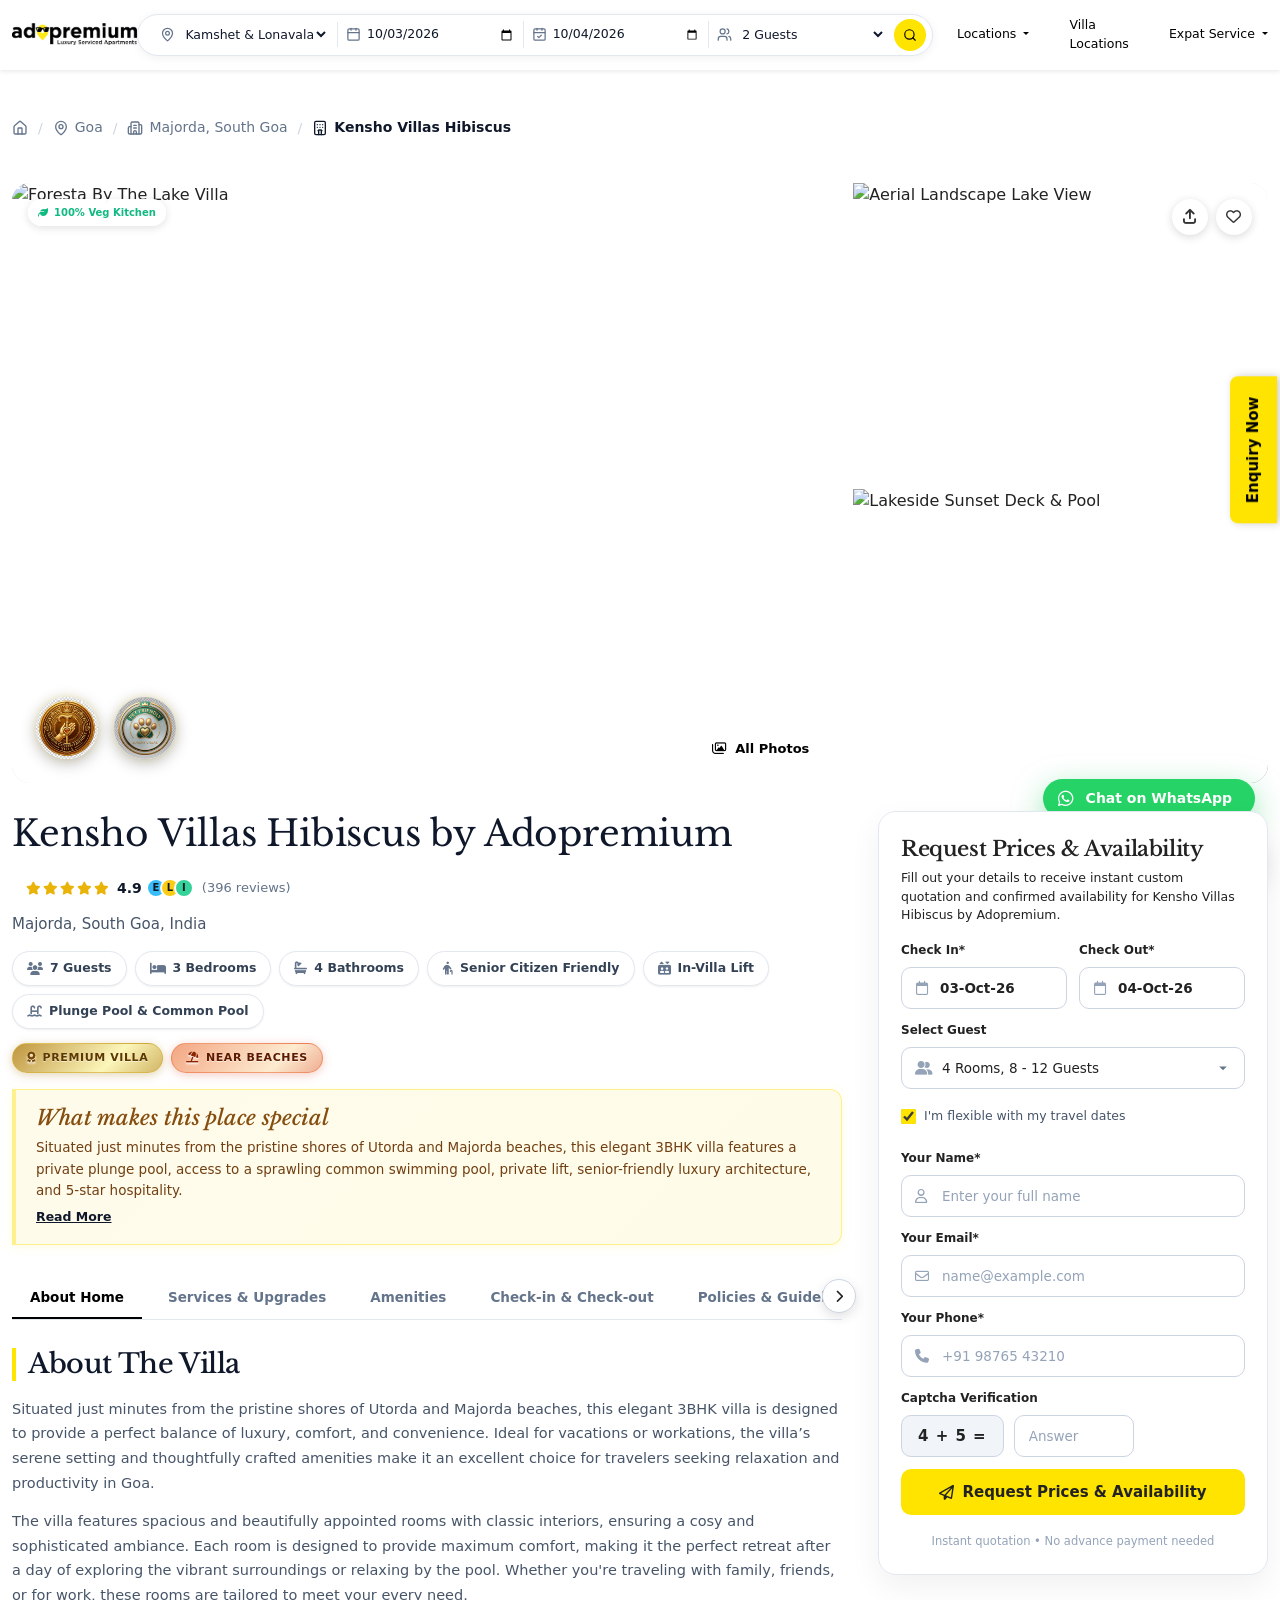
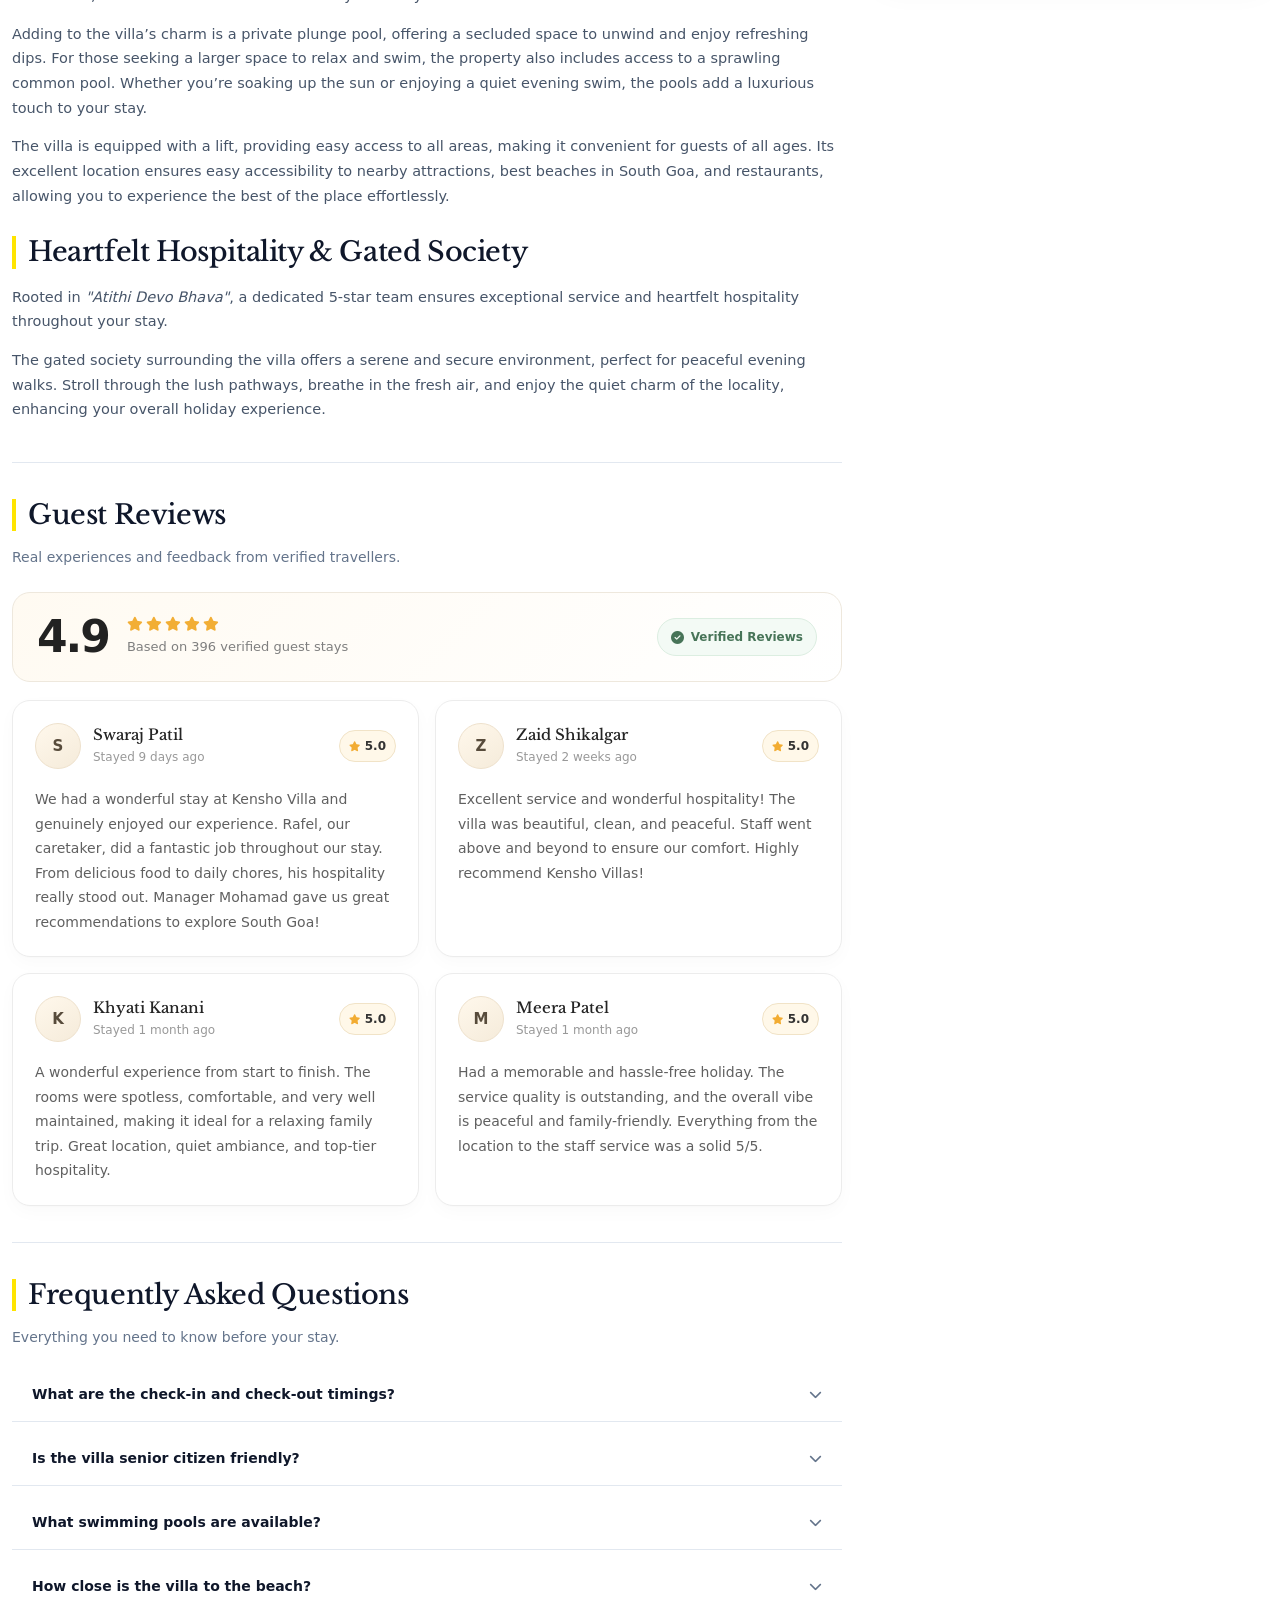
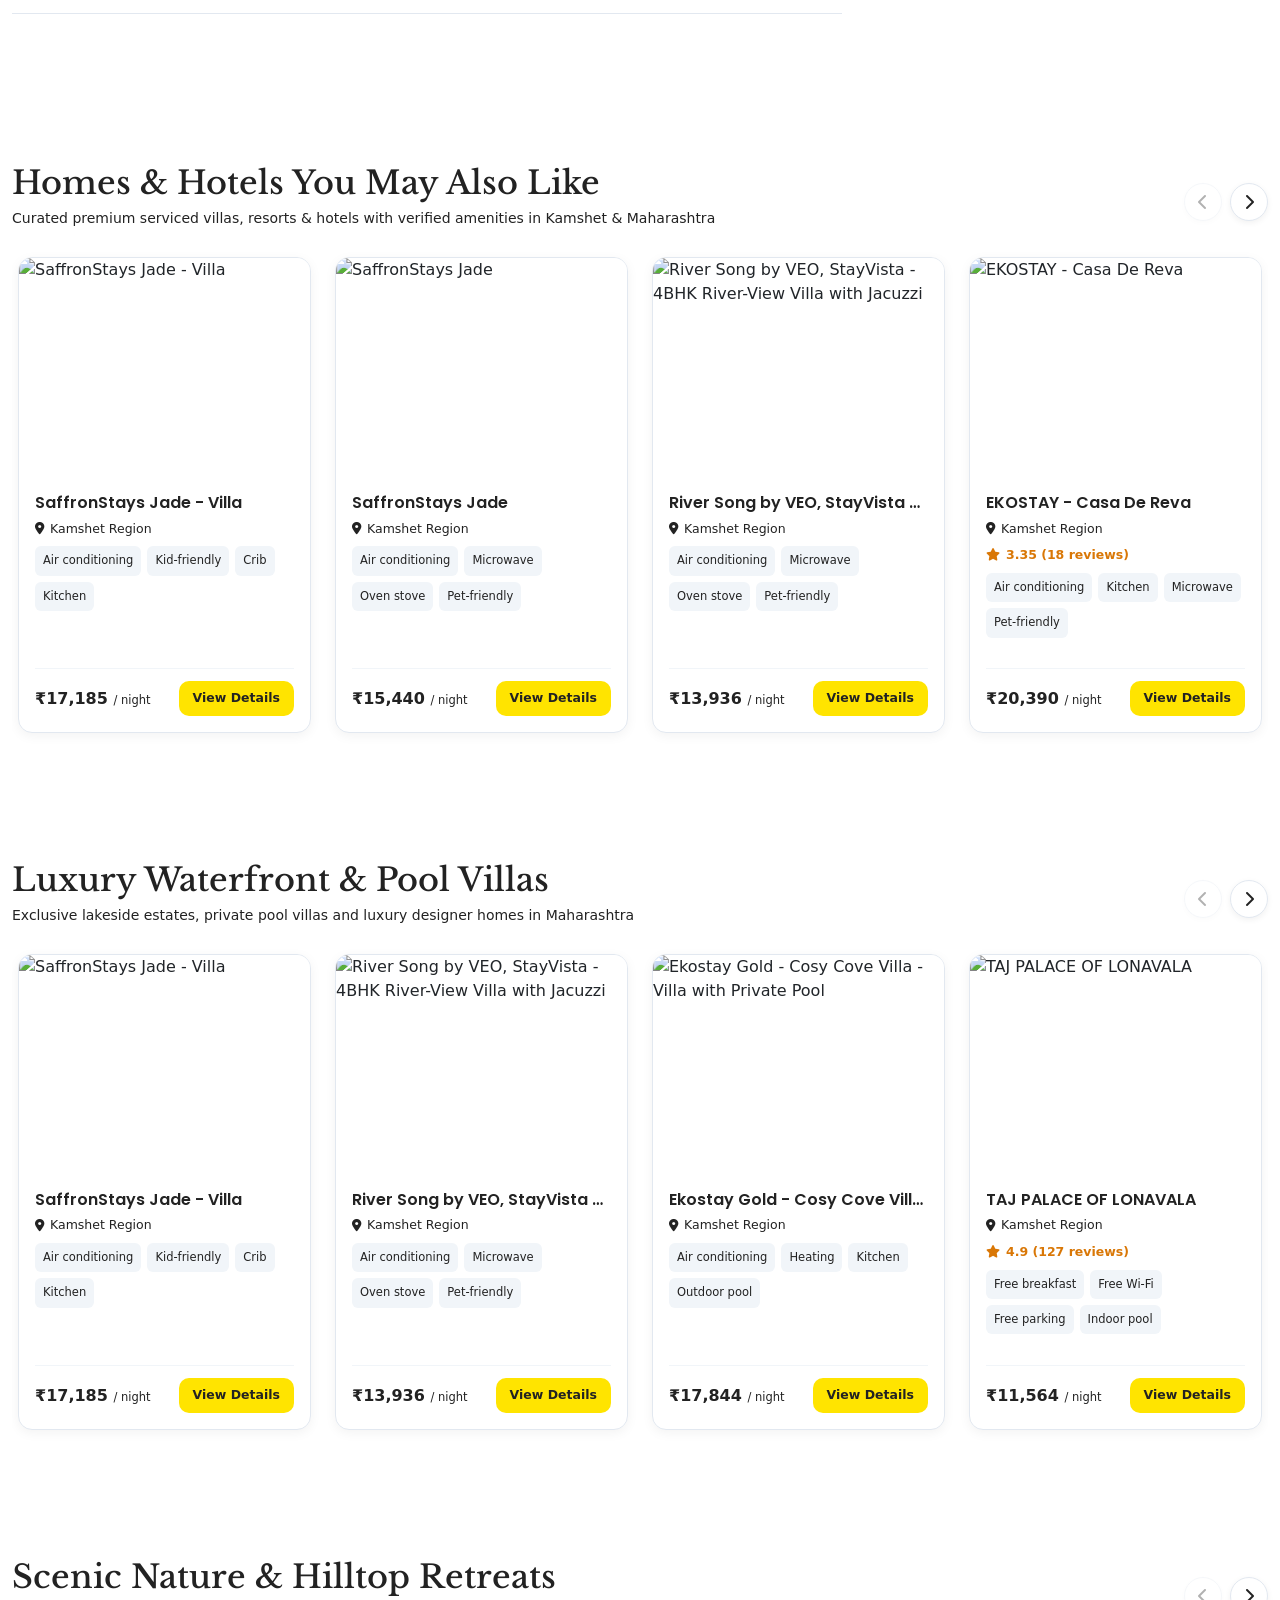
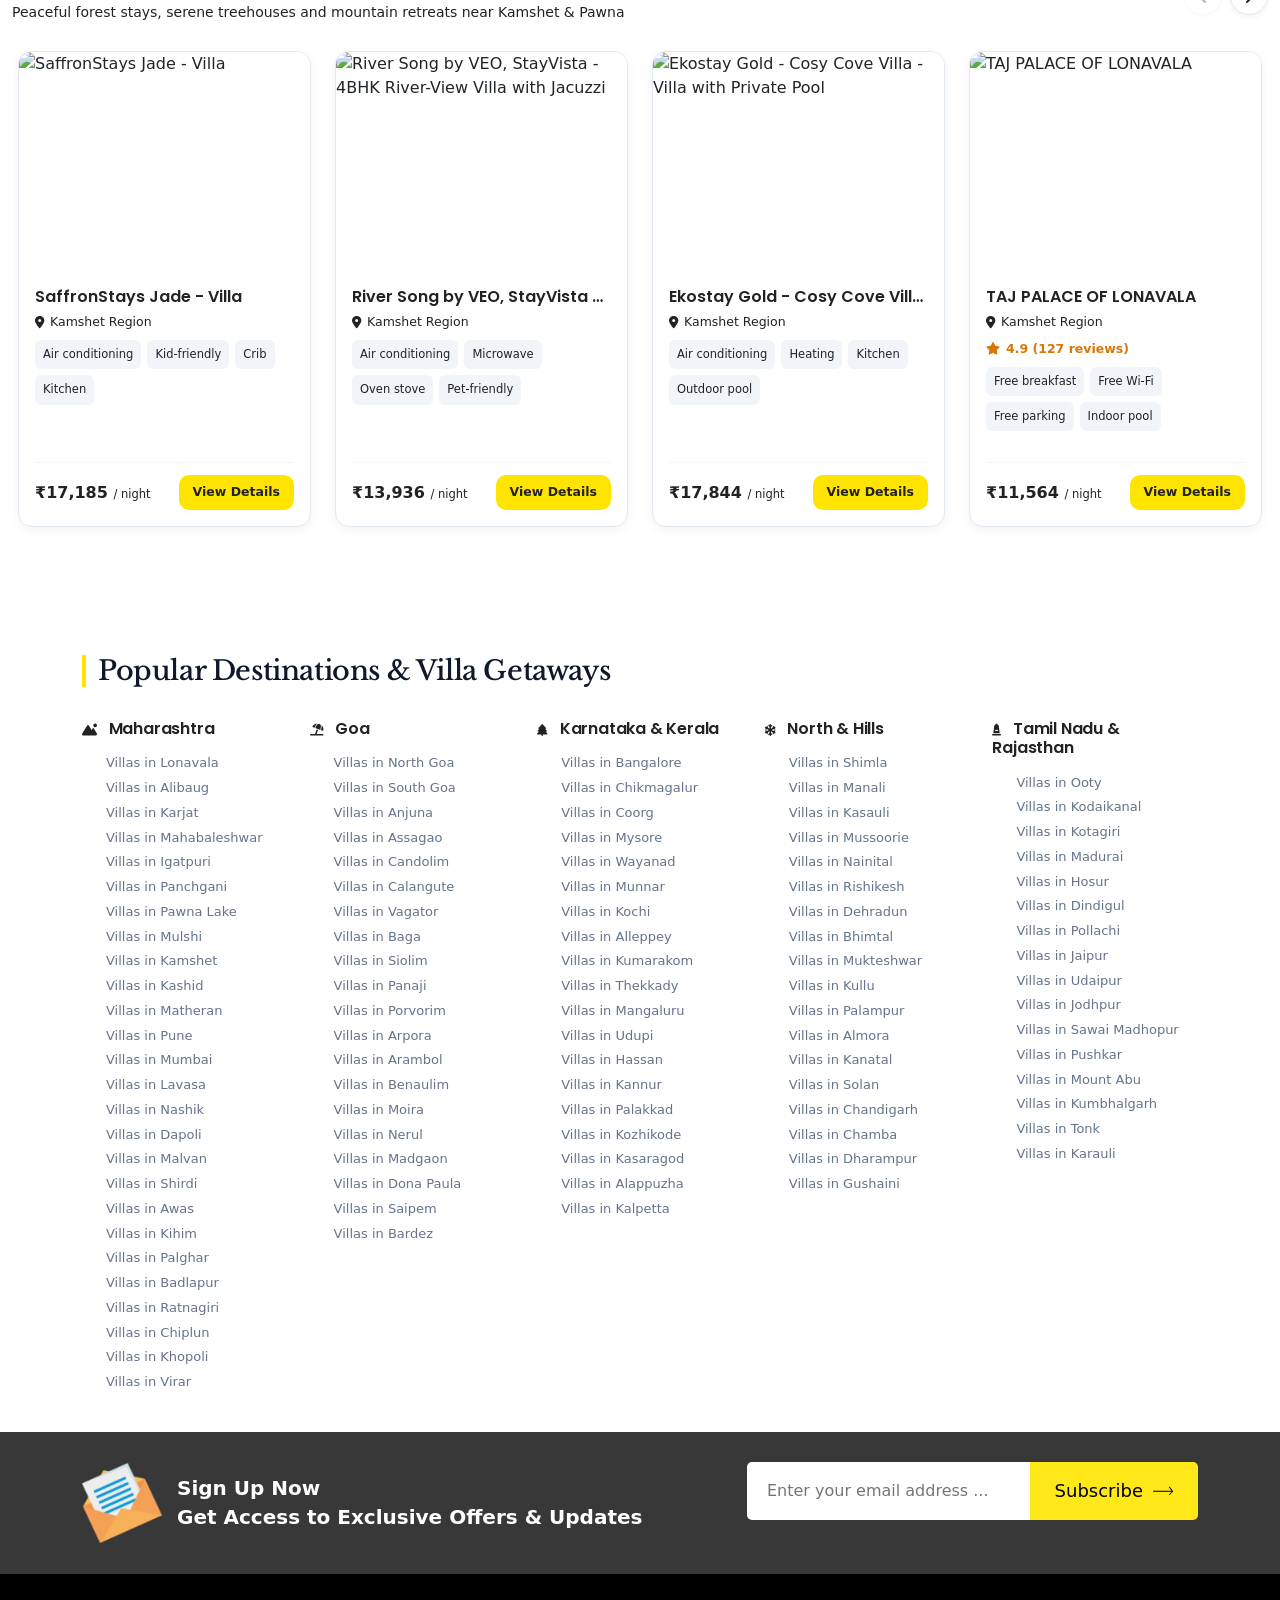
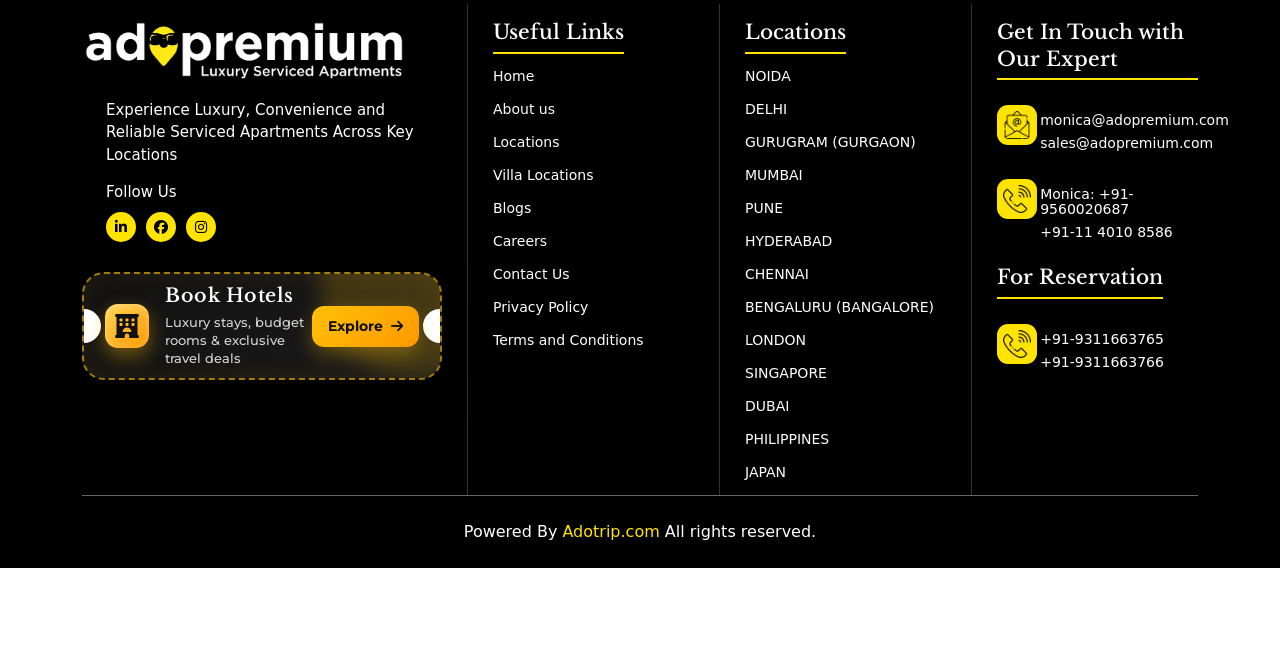
==== commit f1a9c8b1: "Enhance PDP Booking Sidebar z-index and positioning Added CSS styles to ensure PDP Booking Sidebar C" ====
--- a/index.html
+++ b/index.html
@@ -1911,6 +1911,36 @@
 
 }
 
+        /* Ensure PDP Booking Sidebar Card stays on top of everything including sticky headers & overlay drawers */
+        .pdp-sidebar-wrapper {
+            position: -webkit-sticky !important;
+            position: sticky !important;
+            top: 100px !important;
+            z-index: 99999 !important;
+        }
+
+        .pdp-booking-sidebar,
+        .pdp-booking-sidebar.pdp-request-inquiry-card {
+            position: relative;
+            z-index: 99999 !important;
+        }
+
+        .pdp-inquiry-backdrop {
+            z-index: 99998 !important;
+        }
+
+        @media (max-width: 991.98px) {
+            .pdp-booking-sidebar,
+            .pdp-booking-sidebar.pdp-request-inquiry-card {
+                position: fixed !important;
+                z-index: 99999 !important;
+            }
+            body.pdp-inquiry-modal-open .pdp-booking-sidebar,
+            body.pdp-inquiry-modal-open .pdp-booking-sidebar.pdp-request-inquiry-card {
+                z-index: 99999 !important;
+            }
+        }
+
 </style>
 
 
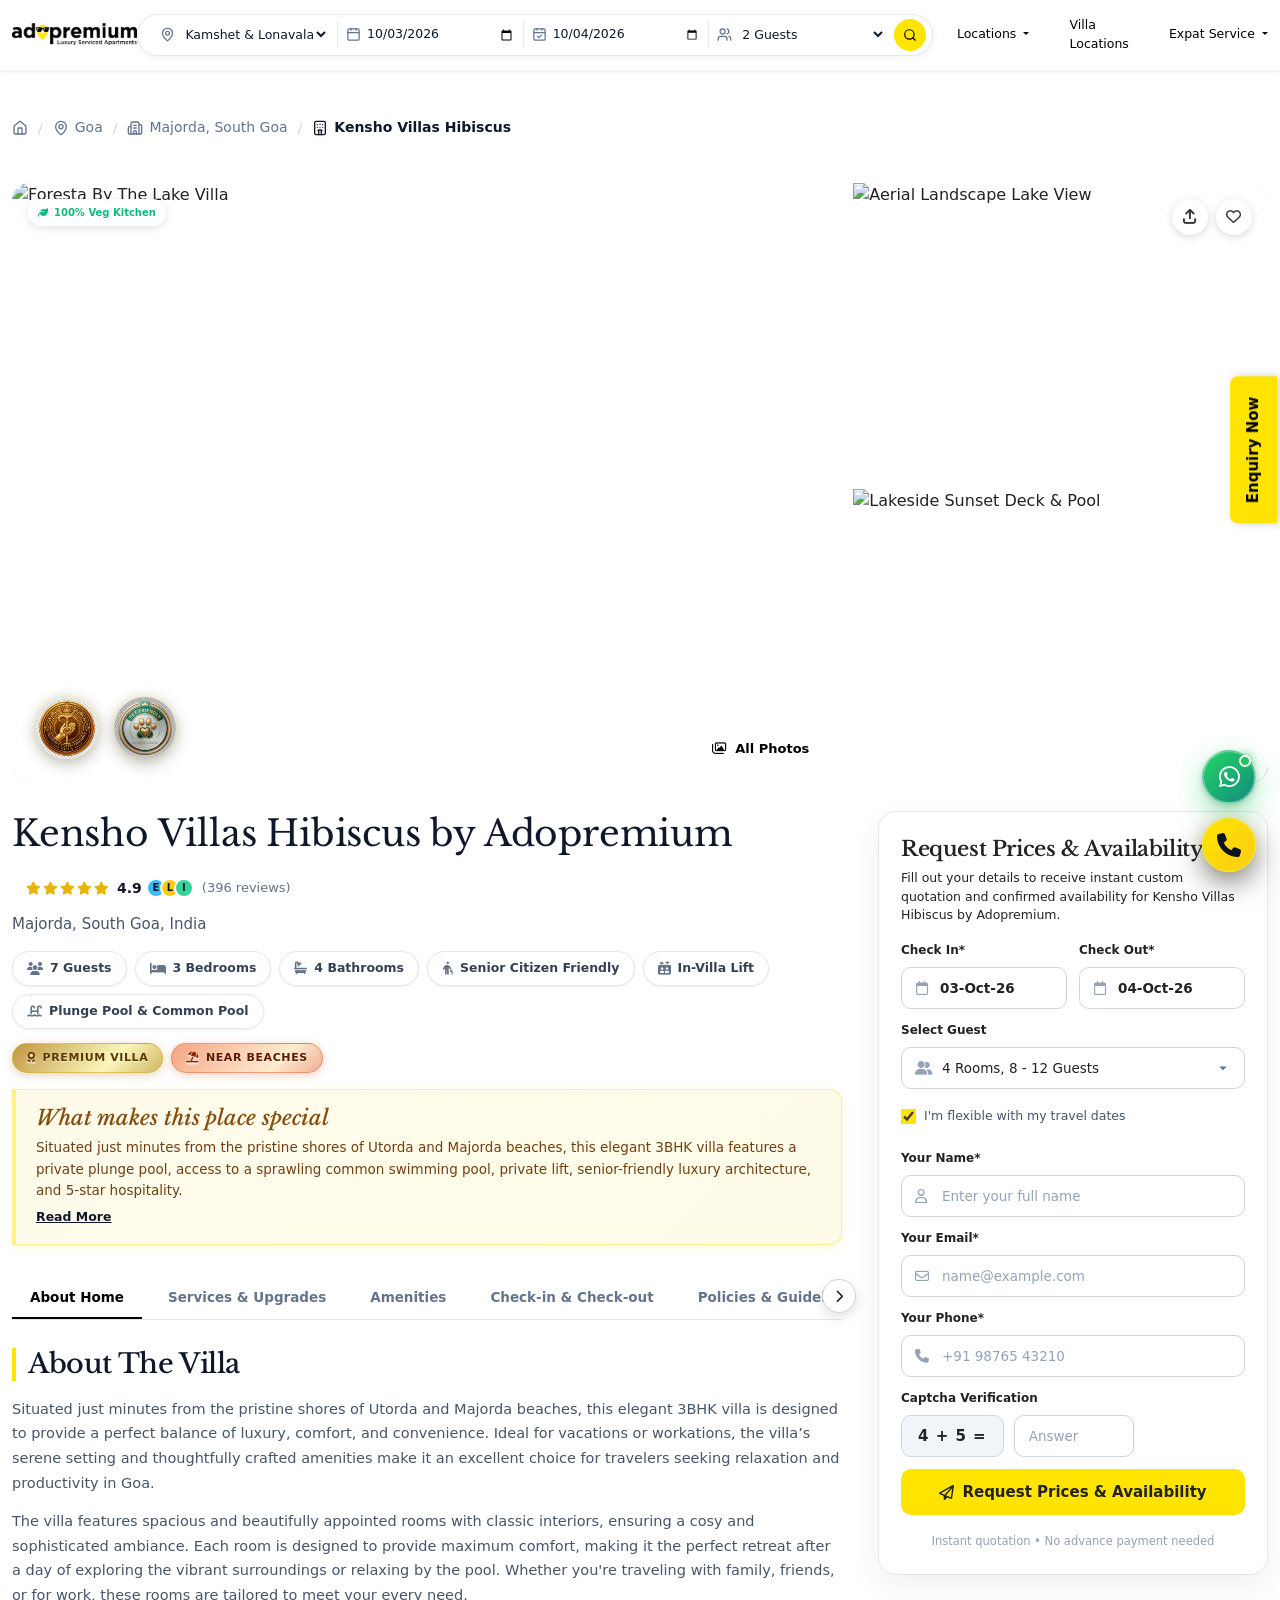
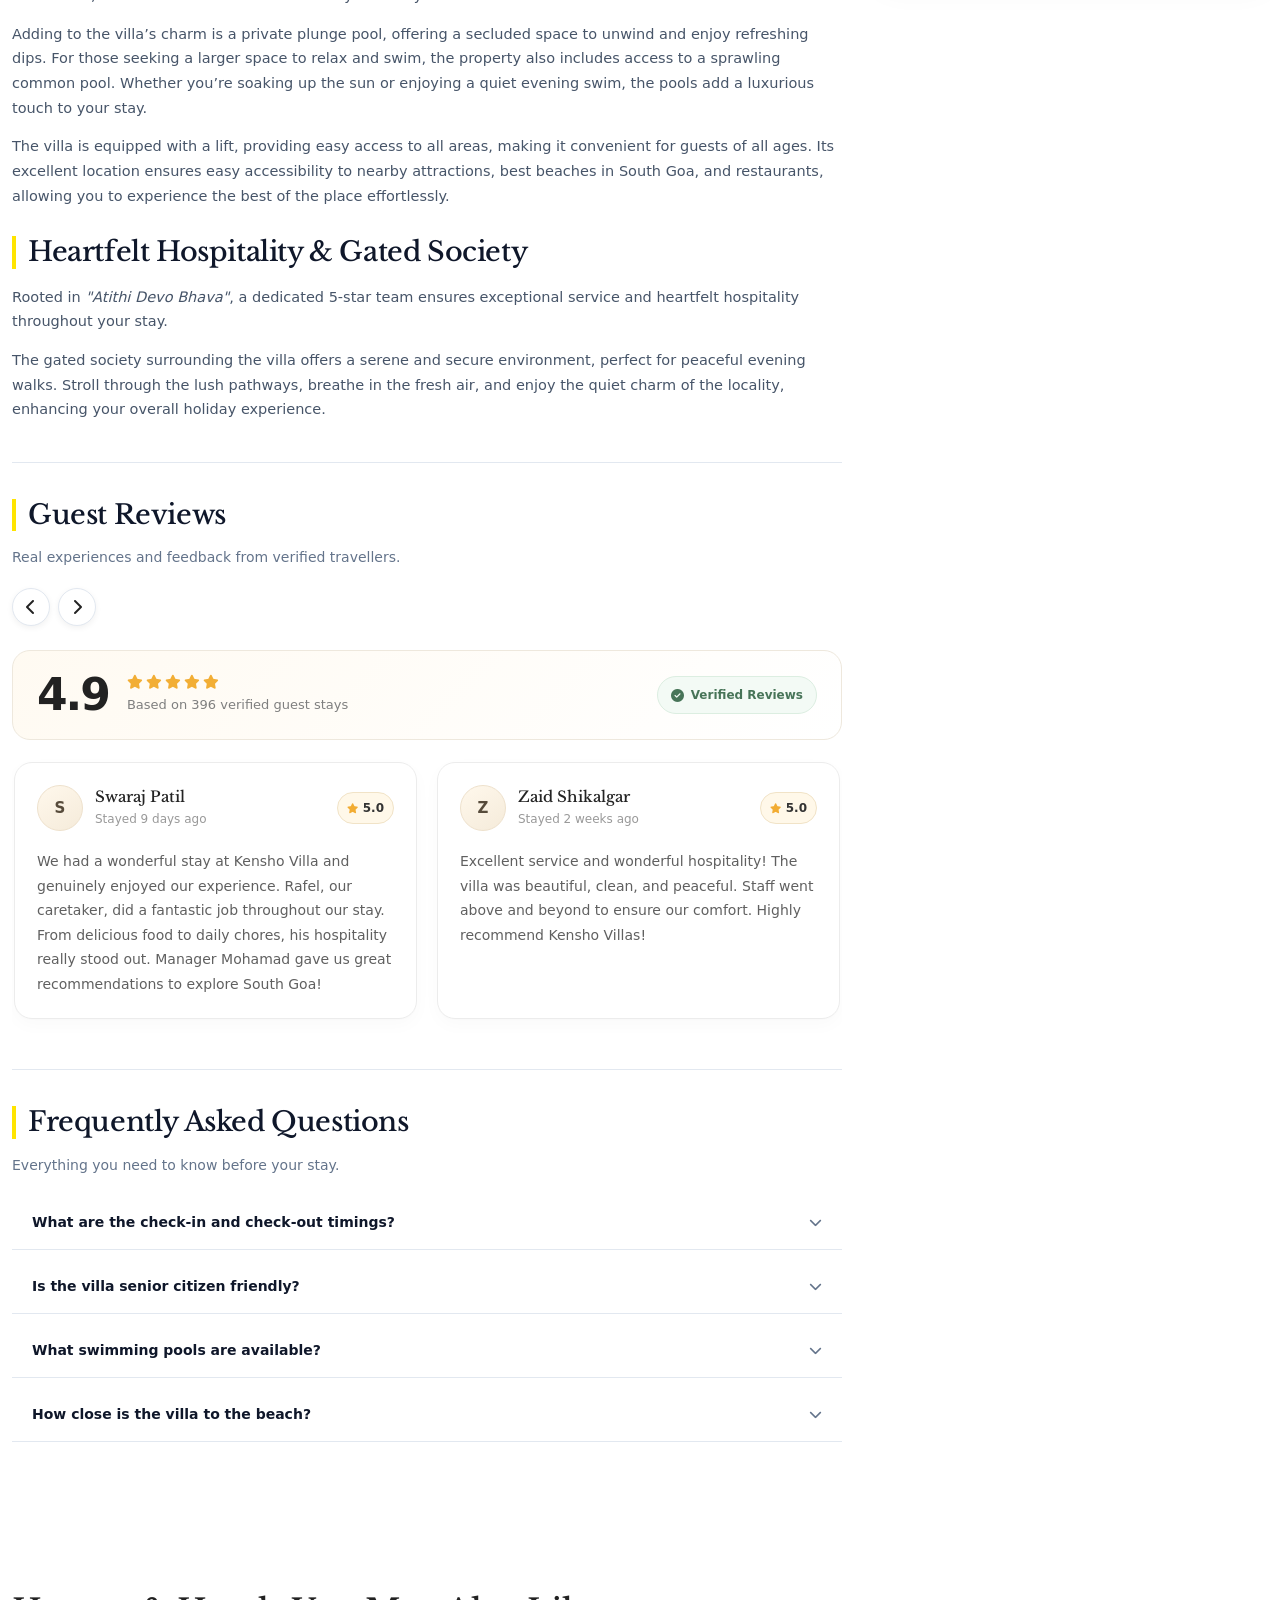
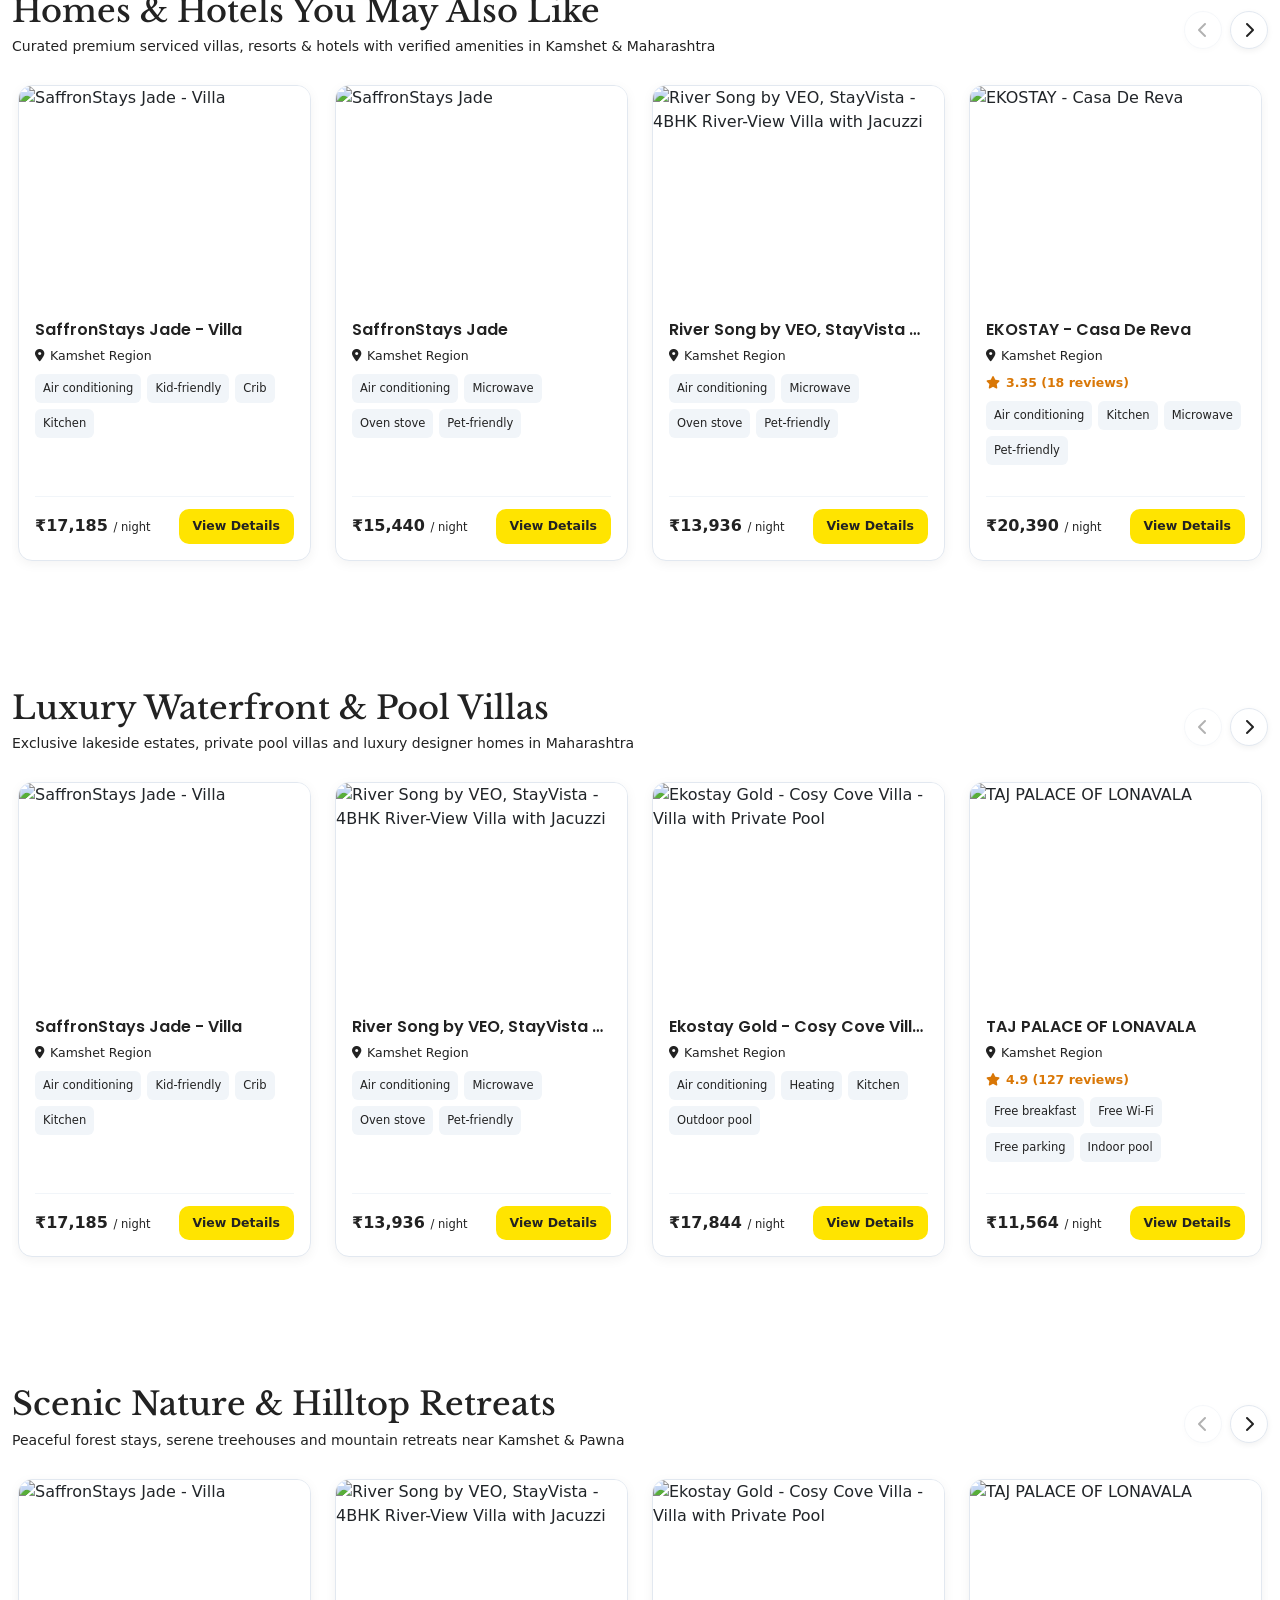
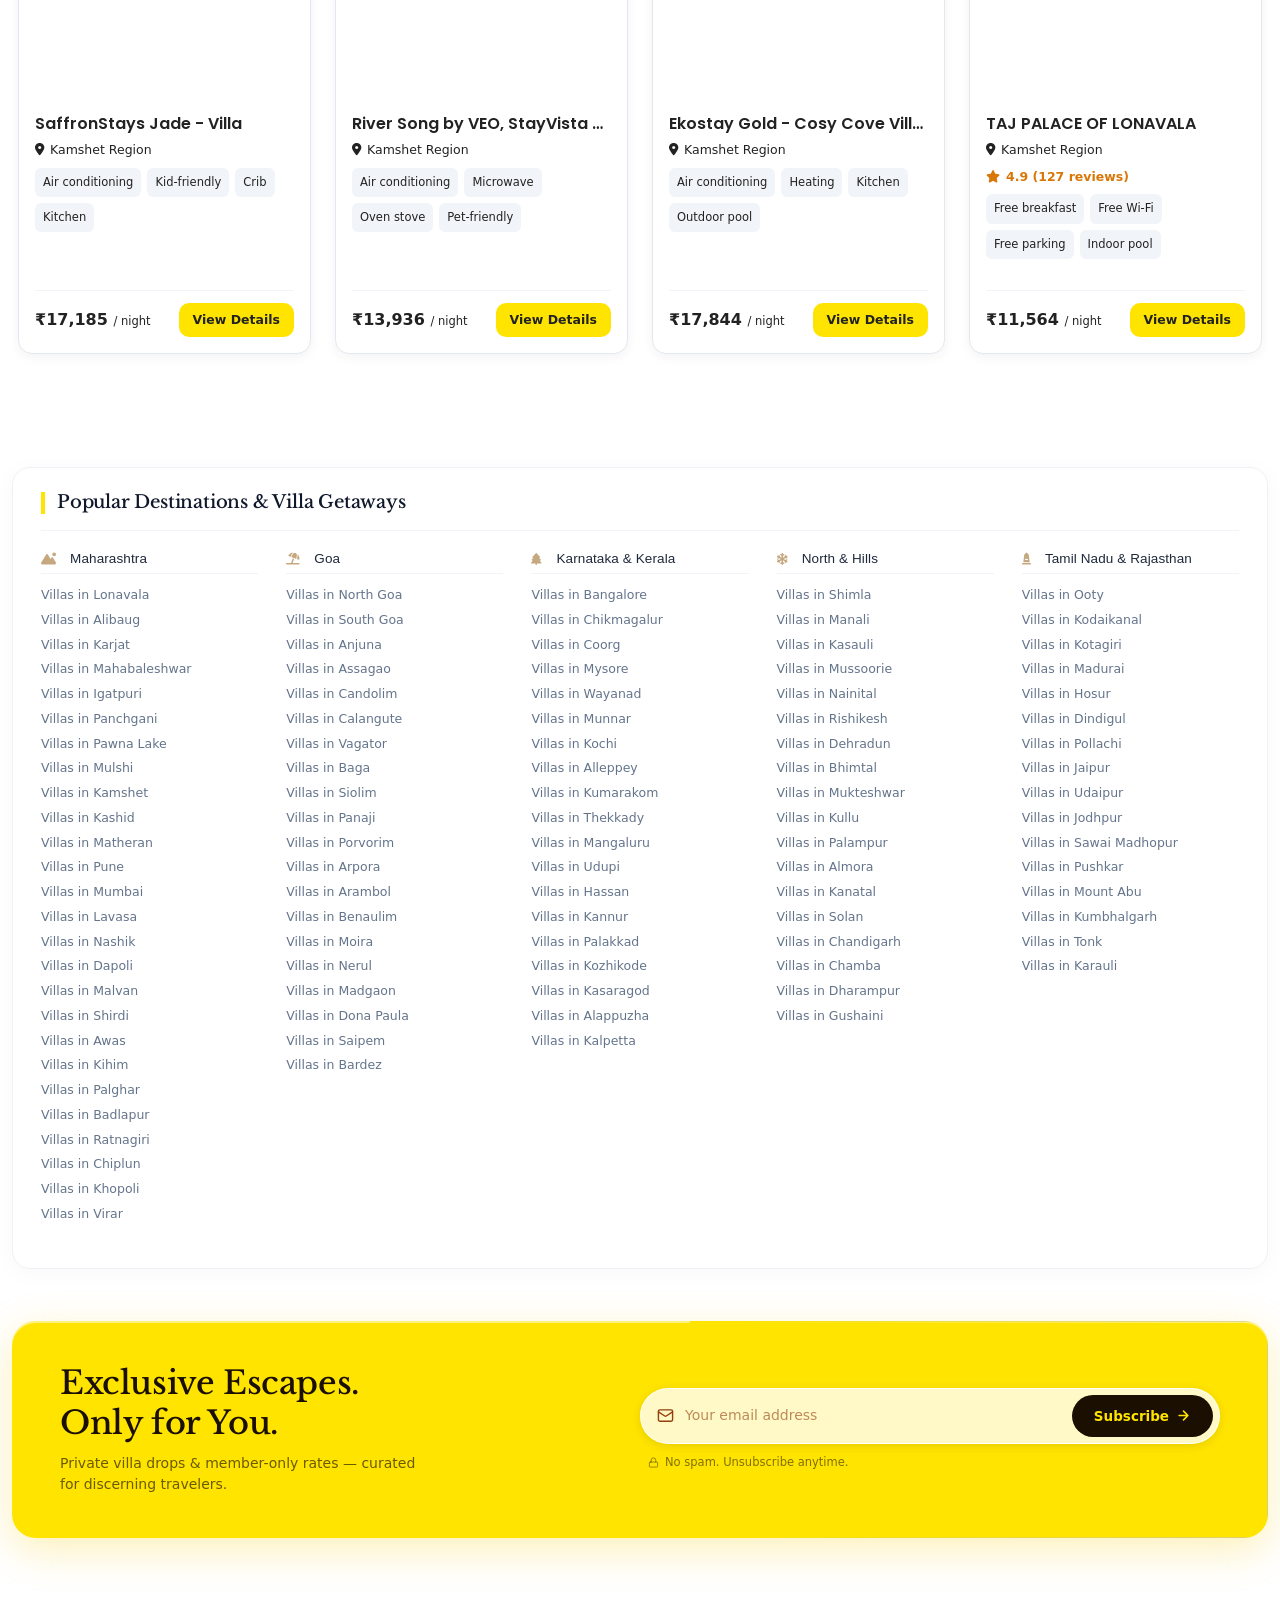
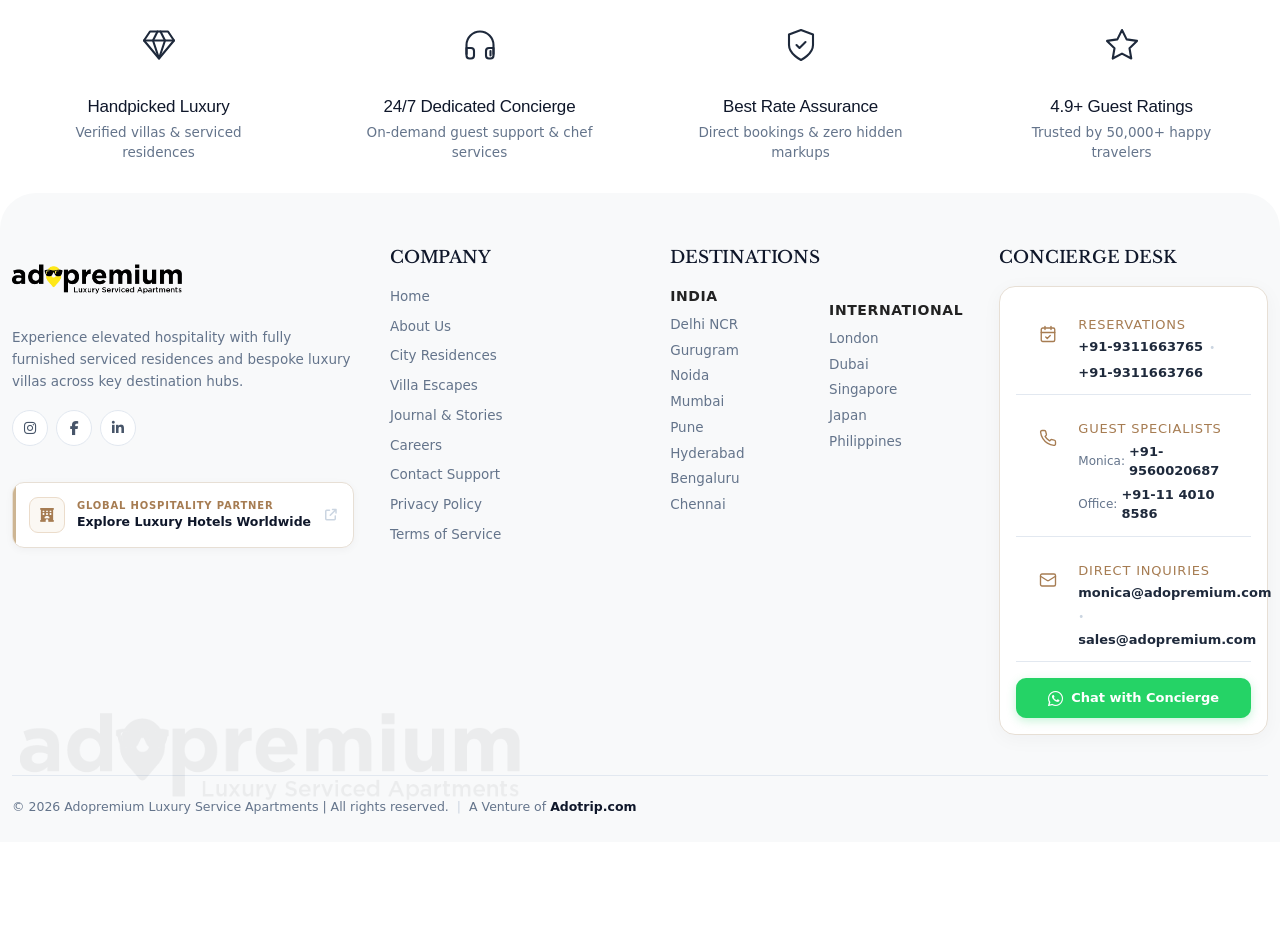
==== commit c16f4200: "Update print statement from 'Hello' to 'Goodbye'" ====
--- a/index.html
+++ b/index.html
@@ -649,7 +649,21 @@
 
 
 
-   @media (max-width: 768px) {
+   @media (max-width: 991px) {
+  .pdp-footer-main-layout {
+    grid-template-columns: 1fr;
+    gap: 30px;
+  }
+  .pdp-f-split-subgrid {
+    grid-template-columns: 1fr 1fr;
+  }
+}
+
+@media (max-width: 768px) {
+  .pdp-f-split-subgrid {
+    grid-template-columns: 1fr;
+    gap: 20px;
+  }
 
 
 
@@ -2588,6 +2602,15 @@
         Real experiences and feedback from verified travellers.
       </p>
     </div>
+    <!-- Swiper Controls for Reviews -->
+    <div class="pdp-swiper-controls align-items-center gap-2 d-none d-md-flex">
+      <button class="pdp-swiper-nav-btn" id="guestReviewsPrev" aria-label="Previous review">
+        <i class="fa-solid fa-chevron-left"></i>
+      </button>
+      <button class="pdp-swiper-nav-btn" id="guestReviewsNext" aria-label="Next review">
+        <i class="fa-solid fa-chevron-right"></i>
+      </button>
+    </div>
   </div>
 
   <div class="guest-feedback-wrap">
@@ -2621,126 +2644,129 @@
     </div>
 
 
-    <!-- Reviews -->
-    <div class="guest-feedback-list">
-
-      <article class="guest-feedback-card">
-
-        <div class="guest-feedback-card-head">
-
-          <div class="guest-feedback-author">
-            <div class="guest-feedback-avatar">S</div>
-
-            <div class="guest-feedback-person">
-              <h5>Swaraj Patil</h5>
-              <span>Stayed 9 days ago</span>
-            </div>
-          </div>
-
-          <div class="guest-feedback-rating">
-            <i class="fa-solid fa-star"></i>
-            <span>5.0</span>
-          </div>
-
-        </div>
-
-        <p class="guest-feedback-text">
-          We had a wonderful stay at Kensho Villa and genuinely enjoyed our
-          experience. Rafel, our caretaker, did a fantastic job throughout our
-          stay. From delicious food to daily chores, his hospitality really
-          stood out. Manager Mohamad gave us great recommendations to explore
-          South Goa!
-        </p>
-
-      </article>
-
-
-      <article class="guest-feedback-card">
-
-        <div class="guest-feedback-card-head">
-
-          <div class="guest-feedback-author">
-            <div class="guest-feedback-avatar">Z</div>
-
-            <div class="guest-feedback-person">
-              <h5>Zaid Shikalgar</h5>
-              <span>Stayed 2 weeks ago</span>
-            </div>
-          </div>
-
-          <div class="guest-feedback-rating">
-            <i class="fa-solid fa-star"></i>
-            <span>5.0</span>
-          </div>
-
-        </div>
-
-        <p class="guest-feedback-text">
-          Excellent service and wonderful hospitality! The villa was beautiful,
-          clean, and peaceful. Staff went above and beyond to ensure our comfort.
-          Highly recommend Kensho Villas!
-        </p>
-
-      </article>
-
-
-      <article class="guest-feedback-card">
-
-        <div class="guest-feedback-card-head">
-
-          <div class="guest-feedback-author">
-            <div class="guest-feedback-avatar">K</div>
-
-            <div class="guest-feedback-person">
-              <h5>Khyati Kanani</h5>
-              <span>Stayed 1 month ago</span>
-            </div>
-          </div>
-
-          <div class="guest-feedback-rating">
-            <i class="fa-solid fa-star"></i>
-            <span>5.0</span>
-          </div>
-
-        </div>
-
-        <p class="guest-feedback-text">
-          A wonderful experience from start to finish. The rooms were spotless,
-          comfortable, and very well maintained, making it ideal for a relaxing
-          family trip. Great location, quiet ambiance, and top-tier hospitality.
-        </p>
-
-      </article>
-
-
-      <article class="guest-feedback-card">
-
-        <div class="guest-feedback-card-head">
-
-          <div class="guest-feedback-author">
-            <div class="guest-feedback-avatar">M</div>
-
-            <div class="guest-feedback-person">
-              <h5>Meera Patel</h5>
-              <span>Stayed 1 month ago</span>
-            </div>
-          </div>
-
-          <div class="guest-feedback-rating">
-            <i class="fa-solid fa-star"></i>
-            <span>5.0</span>
-          </div>
-
-        </div>
-
-        <p class="guest-feedback-text">
-          Had a memorable and hassle-free holiday. The service quality is
-          outstanding, and the overall vibe is peaceful and family-friendly.
-          Everything from the location to the staff service was a solid 5/5.
-        </p>
-
-      </article>
-
+    <!-- Reviews Swiper -->
+    <div class="swiper guest-feedback-swiper">
+      <div class="swiper-wrapper guest-feedback-list">
+
+        <article class="swiper-slide guest-feedback-card">
+
+          <div class="guest-feedback-card-head">
+
+            <div class="guest-feedback-author">
+              <div class="guest-feedback-avatar">S</div>
+
+              <div class="guest-feedback-person">
+                <h5>Swaraj Patil</h5>
+                <span>Stayed 9 days ago</span>
+              </div>
+            </div>
+
+            <div class="guest-feedback-rating">
+              <i class="fa-solid fa-star"></i>
+              <span>5.0</span>
+            </div>
+
+          </div>
+
+          <p class="guest-feedback-text">
+            We had a wonderful stay at Kensho Villa and genuinely enjoyed our
+            experience. Rafel, our caretaker, did a fantastic job throughout our
+            stay. From delicious food to daily chores, his hospitality really
+            stood out. Manager Mohamad gave us great recommendations to explore
+            South Goa!
+          </p>
+
+        </article>
+
+
+        <article class="swiper-slide guest-feedback-card">
+
+          <div class="guest-feedback-card-head">
+
+            <div class="guest-feedback-author">
+              <div class="guest-feedback-avatar">Z</div>
+
+              <div class="guest-feedback-person">
+                <h5>Zaid Shikalgar</h5>
+                <span>Stayed 2 weeks ago</span>
+              </div>
+            </div>
+
+            <div class="guest-feedback-rating">
+              <i class="fa-solid fa-star"></i>
+              <span>5.0</span>
+            </div>
+
+          </div>
+
+          <p class="guest-feedback-text">
+            Excellent service and wonderful hospitality! The villa was beautiful,
+            clean, and peaceful. Staff went above and beyond to ensure our comfort.
+            Highly recommend Kensho Villas!
+          </p>
+
+        </article>
+
+
+        <article class="swiper-slide guest-feedback-card">
+
+          <div class="guest-feedback-card-head">
+
+            <div class="guest-feedback-author">
+              <div class="guest-feedback-avatar">K</div>
+
+              <div class="guest-feedback-person">
+                <h5>Khyati Kanani</h5>
+                <span>Stayed 1 month ago</span>
+              </div>
+            </div>
+
+            <div class="guest-feedback-rating">
+              <i class="fa-solid fa-star"></i>
+              <span>5.0</span>
+            </div>
+
+          </div>
+
+          <p class="guest-feedback-text">
+            A wonderful experience from start to finish. The rooms were spotless,
+            comfortable, and very well maintained, making it ideal for a relaxing
+            family trip. Great location, quiet ambiance, and top-tier hospitality.
+          </p>
+
+        </article>
+
+
+        <article class="swiper-slide guest-feedback-card">
+
+          <div class="guest-feedback-card-head">
+
+            <div class="guest-feedback-author">
+              <div class="guest-feedback-avatar">M</div>
+
+              <div class="guest-feedback-person">
+                <h5>Meera Patel</h5>
+                <span>Stayed 1 month ago</span>
+              </div>
+            </div>
+
+            <div class="guest-feedback-rating">
+              <i class="fa-solid fa-star"></i>
+              <span>5.0</span>
+            </div>
+
+          </div>
+
+          <p class="guest-feedback-text">
+            Had a memorable and hassle-free holiday. The service quality is
+            outstanding, and the overall vibe is peaceful and family-friendly.
+            Everything from the location to the staff service was a solid 5/5.
+          </p>
+
+        </article>
+
+      </div>
+      <div class="swiper-pagination pdp-reviews-pagination d-md-none mt-3"></div>
     </div>
 
   </div>
@@ -5052,7 +5078,7 @@
      PDP SEO FOOTER EXPLORATION & DIRECTORY LINKS SECTION
 ========================================== -->
 <section class="pdp-seo-directory-section" id="pdpSeoDirectory">
-  <div class="container">
+  <div class="container-fluid">
   
 
     <!-- Main Locations Directory (Villas by Region & Cities) -->
@@ -5214,938 +5240,1523 @@
         </div>
       </div>
     </div>
-
-
-
   </div>
 </section>
+
+<!-- Redesigned Luxury Newsletter Section -->
 <div class="cs_newsletter_1_wrap">
-
-  <div class="container">
-
-
-
-    <div class="cs_newsletter cs_style_1 cs_accent_bg">
-
-      <div class="row align-items-center">
-
-        <div class="col-lg-1">
-
-          <div class="cs_newsletter_icon">
-
-            <img src="./Adopremium Service Apartment _ Short and Long Stays _ Fully Furnished_files/envlop.webp" loading="lazy" alt="Envelope" title="Envelope">
-
-          </div>
-
-        </div>
-
-        <div class="col-lg-6">
-
-          <p style="font-size: 20px; visibility: visible; animation-name: fadeInLeft;" class="cs_newsletter_title cs_fs_40 cs_bold mb-0 cs_white_color wow fadeInLeft">Sign Up Now<br><span>Get
-
-              Access to Exclusive Offers &amp; Updates</span></p>
-
-        </div>
-
-        <div class="col-lg-5">
-
-          <div class="cs_newsletter_form">
-
-            <input type="email" name="nlemail" id="nlemail" class="cs_newsletter_form_field" placeholder="Enter your email address ...">
-
-
-
-            <button id="nlsubmit" class="cs_btn cs_style_1 cs_fs_18 cs_medium">
-
-              Subscribe<svg width="20" height="10" viewBox="0 0 20 10" fill="none" xmlns="http://www.w3.org/2000/svg">
-
-                <path d="M19.5866 5.69629H0.41235C0.184269 5.69629 0 5.46776 0 5.1849C0 4.90204 0.184269 4.67352 0.41235 4.67352H18.5906L16.0881 1.57004C15.927 1.37028 15.927 1.04587 16.0881 0.846109C16.2492 0.646349 16.5108 0.646349 16.6718 0.846109L19.8792 4.82374C19.9977 4.97076 20.0325 5.1897 19.9681 5.38147C19.9036 5.57164 19.7529 5.69629 19.5866 5.69629Z" fill="currentColor"></path>
-
-                <path d="M16.3435 9.11986C16.2384 9.11986 16.1333 9.08012 16.0538 8.99935C15.8935 8.83909 15.8935 8.57884 16.0538 8.41858L19.2487 5.22371C19.4089 5.06345 19.6692 5.06345 19.8294 5.22371C19.9897 5.38396 19.9897 5.64422 19.8294 5.80448L16.6346 8.99935C16.5538 9.08012 16.4487 9.11986 16.3435 9.11986Z" fill="currentColor"></path>
-
-              </svg>
-
-            </button>
-
-            <!-- <div class="success2" style="display: none; color: #ec0024; font-weight: bold; text-align: center;     font-size: 10px;"></div> -->
-
-          </div><br>
-
-          <p class="content-form nlmsg" style="display:none;"></p>
-
-        </div>
-
-      </div>
-
-
-
-
-
+  <div class="container-fluid">
+    <div class="pdp-luxury-newsletter-card">
+
+      <!-- Desktop (992+): Pexels image right half with gradient overlay -->
+      <div class="pdp-nl-img-panel" aria-hidden="true">
+        <img
+          src="https://images.pexels.com/photos/261102/pexels-photo-261102.jpeg?auto=compress&cs=tinysrgb&w=900&q=80"
+          alt=""
+          class="pdp-nl-img"
+          loading="lazy"
+        >
+        <div class="pdp-nl-img-fade"></div>
+      </div>
+
+      <!-- Content row -->
+      <div class="row align-items-center pdp-nl-row">
+
+        <!-- Left: copy -->
+        <div class="col-sm-6 col-12 pdp-nl-left">
+          <h3 class="pdp-nl-title">Exclusive Escapes.<br>Only for You.</h3>
+          <p class="pdp-nl-subtitle">Private villa drops &amp; member-only rates — curated for discerning travelers.</p>
+        </div>
+
+        <!-- Right: form -->
+        <div class="col-sm-6 col-12 pdp-nl-right">
+          <div class="pdp-nl-form-wrapper">
+            <div class="pdp-nl-input-group">
+              <span class="pdp-nl-input-icon">
+                <svg width="17" height="17" viewBox="0 0 24 24" fill="none" stroke="currentColor" stroke-width="2" stroke-linecap="round" stroke-linejoin="round"><rect width="20" height="16" x="2" y="4" rx="2"/><path d="m22 7-8.97 5.7a1.94 1.94 0 0 1-2.06 0L2 7"/></svg>
+              </span>
+              <input type="email" name="nlemail" id="nlemail" class="pdp-nl-input" placeholder="Your email address" required autocomplete="email">
+              <button id="nlsubmit" type="button" class="pdp-nl-btn">
+                <span>Subscribe</span>
+                <svg width="15" height="15" viewBox="0 0 24 24" fill="none" stroke="currentColor" stroke-width="2.5" stroke-linecap="round" stroke-linejoin="round"><path d="M5 12h14M12 5l7 7-7 7"/></svg>
+              </button>
+            </div>
+            <p class="content-form nlmsg" style="display:none;"></p>
+            <div class="pdp-nl-privacy-note">
+              <svg width="11" height="11" viewBox="0 0 24 24" fill="none" stroke="currentColor" stroke-width="2" stroke-linecap="round" stroke-linejoin="round"><rect width="18" height="11" x="3" y="11" rx="2" ry="2"/><path d="M7 11V7a5 5 0 0 1 10 0v4"/></svg>
+              <span>No spam. Unsubscribe anytime.</span>
+            </div>
+          </div>
+        </div>
+
+      </div><!-- /row -->
     </div>
-
   </div>
-
 </div>
 
-
+<style>
+/* ── Newsletter: Yellow Gradient ── */
+.cs_newsletter_1_wrap {
+  padding: 32px 0 16px;
+  background: transparent;
+}
+
+.pdp-luxury-newsletter-card {
+  background:#ffe400;
+  border-radius: 24px;
+  padding: 42px 48px;
+  position: relative;
+  overflow: hidden;
+  box-shadow: 0 12px 40px rgba(250, 204, 21, 0.30), 0 2px 0 rgba(255,255,255,0.5) inset;
+}
+
+/* Right image panel (992+) */
+.pdp-nl-img-panel {
+  display: none;
+  position: absolute;
+  top: 0; right: 0;
+  width: 46%;
+  height: 100%;
+  pointer-events: none;
+  z-index: 0;
+}
+.pdp-nl-img {
+  width: 100%;
+  height: 100%;
+  object-fit: cover;
+  object-position: center;
+  opacity: 0.55;
+  border-radius: 0 24px 24px 0;
+}
+.pdp-nl-img-fade {
+  position: absolute;
+  inset: 0;
+  background: linear-gradient(90deg, #FFE400 6.4%, rgba(255, 228, 0, 0) 100%);
+  border-radius: 0 24px 24px 0;
+}
+
+@media (min-width: 992px) {
+  .pdp-nl-img-panel { display: block; }
+}
+
+/* Row layout */
+.pdp-nl-row {
+  position: relative;
+  z-index: 2;
+  gap: 24px 0;
+}
+.pdp-nl-left { padding-right: 24px; }
+.pdp-nl-right { padding-left: 0; }
+
+/* Badge */
+.pdp-nl-vip-badge {
+  display: inline-flex;
+  align-items: center;
+  gap: 6px;
+  background: rgba(0,0,0,0.10);
+  border: 1px solid rgba(0,0,0,0.18);
+  color: #1a0f00;
+  font-size: 10.5px;
+  font-weight: 800;
+  letter-spacing: 1.4px;
+  padding: 5px 13px;
+  border-radius: 50px;
+  margin-bottom: 14px;
+  text-transform: uppercase;
+}
+
+/* Title */
+.pdp-nl-title {
+  color: #1a0f00;
+  font-size: 32px;
+  font-weight: 500;
+  line-height: 1.25;
+  margin-bottom: 10px;
+  letter-spacing: -0.4px;
+}
+
+/* Subtitle */
+.pdp-nl-subtitle {
+  color: rgba(26,15,0,0.65);
+  font-size: 14px;
+  line-height: 1.55;
+  margin-bottom: 0;
+  max-width: 360px;
+}
+
+/* Form wrapper */
+.pdp-nl-form-wrapper {
+  display: flex;
+  flex-direction: column;
+  gap: 10px;
+}
+
+/* Input group pill */
+.pdp-nl-input-group {
+  display: flex;
+  align-items: center;
+  background: rgba(255,255,255,0.78);
+  border: 1.5px solid rgba(255,255,255,0.95);
+  border-radius: 60px;
+  padding: 6px 6px 6px 16px;
+  transition: box-shadow 0.25s ease;
+  box-shadow: 0 2px 10px rgba(0,0,0,0.10);
+}
+.pdp-nl-input-group:focus-within {
+  background: rgba(255,255,255,0.95);
+  box-shadow: 0 0 0 4px rgba(0,0,0,0.10), 0 2px 10px rgba(0,0,0,0.12);
+}
+.pdp-nl-input-icon {
+  color: #92400e;
+  display: flex;
+  align-items: center;
+  margin-right: 9px;
+  flex-shrink: 0;
+}
+.pdp-nl-input {
+  flex: 1;
+  background: transparent;
+  border: none;
+  outline: none;
+  color: #1a0f00;
+  font-size: 14px;
+  font-weight: 500;
+  min-width: 0;
+}
+.pdp-nl-input::placeholder {
+  color: #92400e;
+  opacity: 0.6;
+}
+.pdp-nl-btn {
+  background: #1a0f00;
+  color: #ffe400;
+  border: none;
+  border-radius: 50px;
+  padding: 11px 22px;
+  font-size: 13.5px;
+  font-weight: 700;
+  display: inline-flex;
+  align-items: center;
+  gap: 7px;
+  cursor: pointer;
+  transition: all 0.25s ease;
+  white-space: nowrap;
+}
+.pdp-nl-btn:hover {
+  background: #0a0600;
+  transform: translateY(-1px);
+  box-shadow: 0 6px 18px rgba(0,0,0,0.25);
+}
+.pdp-nl-btn:active { transform: translateY(0); }
+
+/* Privacy note */
+.pdp-nl-privacy-note {
+  display: flex;
+  align-items: center;
+  gap: 6px;
+  color: rgba(26,15,0,0.55);
+  font-size: 11.5px;
+  padding-left: 8px;
+}
+.pdp-nl-privacy-note svg { color: rgba(26,15,0,0.45); }
+
+/* nlmsg */
+.nlmsg {
+  margin: 4px 0 0;
+  padding: 8px 14px;
+  border-radius: 8px;
+  font-size: 13px;
+  font-weight: 600;
+  text-align: center;
+}
+.nlmsg.success,
+.nlmsg:not([style*="display: none"]):not([style*="display:none"]) {
+  background: rgba(34, 197, 94, 0.20);
+  color: #14532d;
+  border: 1px solid rgba(34,197,94,0.35);
+}
+
+/* Responsive */
+@media (max-width: 991px) {
+  .pdp-luxury-newsletter-card { padding: 36px 28px; border-radius: 20px; }
+  .pdp-nl-title { font-size: 22px; }
+  .pdp-nl-left { padding-right: 16px; }
+}
+@media (max-width: 575px) {
+  .pdp-luxury-newsletter-card { padding: 28px 18px; border-radius: 16px; }
+  .pdp-nl-title { font-size: 20px; }
+  .pdp-nl-left { padding-right: 0; }
+  .pdp-nl-input-group {
+    flex-direction: column;
+    border-radius: 16px;
+    padding: 12px;
+    gap: 10px;
+    align-items: stretch;
+  }
+  .pdp-nl-input-icon { display: none; }
+  .pdp-nl-input { text-align: center; padding: 4px 0; }
+  .pdp-nl-btn { width: 100%; justify-content: center; }
+  .pdp-nl-privacy-note { justify-content: center; padding-left: 0; text-align: center; }
+}
+</style>
 
 
 <!-- Start Support Section -->
-
-
-
 <!-- End Support Section -->
 
-<footer class="cs_footer cs_style_1 cs_white_color cs_bg_filed cs_primary_bg">
-
-  <!--  <div class="cs_newsletter_1_wrap">
-
-        <div class="container-fluid" style="max-width: 1600px">
-
-          <div class="cs_newsletter cs_style_1 cs_accent_bg">
-
-            <div class="cs_newsletter_icon"><img src="assets/images/icons/envlop.png" alt="Icon"></div>
-
-            <h2 class="cs_newsletter_title cs_fs_40 cs_bold mb-0 cs_white_color wow fadeInLeft">Subscribe Our Newsletter</h2>
-
-            <form action="#" class="cs_newsletter_form">
-
-              <input type="text" class="cs_newsletter_form_field" placeholder="Enter your email address ...">
-
-              <button type="submit" class="cs_btn cs_style_1 cs_fs_18 cs_medium">
-
-                Subscribe<svg width="20" height="10" viewBox="0 0 20 10" fill="none" xmlns="http://www.w3.org/2000/svg"><path d="M19.5866 5.69629H0.41235C0.184269 5.69629 0 5.46776 0 5.1849C0 4.90204 0.184269 4.67352 0.41235 4.67352H18.5906L16.0881 1.57004C15.927 1.37028 15.927 1.04587 16.0881 0.846109C16.2492 0.646349 16.5108 0.646349 16.6718 0.846109L19.8792 4.82374C19.9977 4.97076 20.0325 5.1897 19.9681 5.38147C19.9036 5.57164 19.7529 5.69629 19.5866 5.69629Z" fill="currentColor"></path>
-
-                  <path d="M16.3435 9.11986C16.2384 9.11986 16.1333 9.08012 16.0538 8.99935C15.8935 8.83909 15.8935 8.57884 16.0538 8.41858L19.2487 5.22371C19.4089 5.06345 19.6692 5.06345 19.8294 5.22371C19.9897 5.38396 19.9897 5.64422 19.8294 5.80448L16.6346 8.99935C16.5538 9.08012 16.4487 9.11986 16.3435 9.11986Z" fill="currentColor"></path>
-
-                </svg>                
-
-              </button>
-
-            </form>
-
-          </div>
-
-        </div>
-
-      </div> -->
-
-  <div class="container">
-
-    <div class="cs_footer_main">
-
-      <div class="cs_footer_main_col">
-
-        <div class="cs_footer_widget">
-
-          <div class="cs_text_widget">
-
-            <img src="./Adopremium Service Apartment _ Short and Long Stays _ Fully Furnished_files/white-logo.webp" alt="Logo" title="Logo" loading="lazy">
-
-          </div>
-
-          <ul class="cs_contact_widget mb-0">
-
-            <li>
-
-
-
-              <!--  <p class="cs_fs_20">About us</p> -->
-
-              <p>Experience Luxury, Convenience and Reliable Serviced Apartments Across Key Locations</p>
-
-            </li>
-
-            <!-- <li>
-
-                  <p>Mail Us</p>
-
-                  <p class="cs_fs_20">hello@adopremium.com</p>
-
-                </li> -->
-
-            <li>
-
-              <p>Follow Us</p>
-
-              <div class="cs_social_btn cs_style_1 d-flex">
-
-                <a href="https://www.linkedin.com/company/adopremium/" target="_blank" class="cs_center" aria-label="linkedin"><i class="fa-brands fa-linkedin-in"></i>
-
-                </a>
-
-                <a href="https://www.facebook.com/profile.php?id=61590614009988" target="_blank" class="cs_center" aria-label="linkedin"><i class="fa-brands fa-facebook"></i>
-
-                </a>
-
-                <!--<a href="javascript:;" target="_blank" class="cs_center" aria-label="twitter">
-
-                  <i class="fa-brands fa-x-twitter"></i>
-
-                </a>
-
-                <a href="javascript:;" target="_blank" class="cs_center" aria-label="youtube"><i
-
-                    class="fa-brands fa-youtube"></i>
-
-                </a>--> 
-
-                <a href="https://www.instagram.com/adopremium_/" target="_blank" class="cs_center" aria-label="slack">
-
-                  <i class="fa-brands fa-instagram"></i></a>
-
+<!-- Standalone Minimal Luxury Highlights Section (Above Footer) -->
+<section class="pdp-minimal-highlights-section">
+  <div class="container-fluid">
+    <div class="swiper pdp-minimal-highlights-swiper">
+      <div class="swiper-wrapper pdp-minimal-highlights-grid">
+        <!-- Highlight 1: Handpicked Luxury (Diamond / Gem Stroke) -->
+        <div class="swiper-slide pdp-min-highlight-card">
+          <div class="pdp-min-h-icon-box">
+            <svg width="56" height="56" viewBox="0 0 24 24" fill="none" stroke="currentColor" stroke-width="1.4" stroke-linecap="round" stroke-linejoin="round">
+              <path d="M6 3h12l4 6-10 12L2 9z"></path>
+              <path d="M11 3 8 9l4 12 4-12-3-6"></path>
+              <path d="M2 9h20"></path>
+            </svg>
+          </div>
+          <div class="pdp-min-h-content">
+            <h4 class="pdp-min-h-title">Handpicked Luxury</h4>
+            <p class="pdp-min-h-desc">Verified villas &amp; serviced residences</p>
+          </div>
+        </div>
+
+        <!-- Highlight 2: 24/7 Dedicated Concierge (Headset Stroke) -->
+        <div class="swiper-slide pdp-min-highlight-card">
+          <div class="pdp-min-h-icon-box">
+            <svg width="56" height="56" viewBox="0 0 24 24" fill="none" stroke="currentColor" stroke-width="1.4" stroke-linecap="round" stroke-linejoin="round">
+              <path d="M3 18v-6a9 9 0 0 1 18 0v6"></path>
+              <path d="M21 19a2 2 0 0 1-2 2h-1a2 2 0 0 1-2-2v-3a2 2 0 0 1 2-2h3zM3 19a2 2 0 0 0 2 2h1a2 2 0 0 0 2-2v-3a2 2 0 0 0-2-2H3z"></path>
+              <path d="M19 16v3"></path>
+            </svg>
+          </div>
+          <div class="pdp-min-h-content">
+            <h4 class="pdp-min-h-title">24/7 Dedicated Concierge</h4>
+            <p class="pdp-min-h-desc">On-demand guest support &amp; chef services</p>
+          </div>
+        </div>
+
+        <!-- Highlight 3: Best Rate Assurance (Shield Check Stroke) -->
+        <div class="swiper-slide pdp-min-highlight-card">
+          <div class="pdp-min-h-icon-box">
+            <svg width="56" height="56" viewBox="0 0 24 24" fill="none" stroke="currentColor" stroke-width="1.4" stroke-linecap="round" stroke-linejoin="round">
+              <path d="M12 22s8-4 8-10V5l-8-3-8 3v7c0 6 8 10 8 10z"></path>
+              <polyline points="9 12 11 14 15 10"></polyline>
+            </svg>
+          </div>
+          <div class="pdp-min-h-content">
+            <h4 class="pdp-min-h-title">Best Rate Assurance</h4>
+            <p class="pdp-min-h-desc">Direct bookings &amp; zero hidden markups</p>
+          </div>
+        </div>
+
+        <!-- Highlight 4: 4.9+ Guest Ratings (Star Badge Stroke) -->
+        <div class="swiper-slide pdp-min-highlight-card">
+          <div class="pdp-min-h-icon-box">
+            <svg width="56" height="56" viewBox="0 0 24 24" fill="none" stroke="currentColor" stroke-width="1.4" stroke-linecap="round" stroke-linejoin="round">
+              <polygon points="12 2 15.09 8.26 22 9.27 17 14.14 18.18 21.02 12 17.77 5.82 21.02 7 14.14 2 9.27 8.91 8.26 12 2"></polygon>
+            </svg>
+          </div>
+          <div class="pdp-min-h-content">
+            <h4 class="pdp-min-h-title">4.9+ Guest Ratings</h4>
+            <p class="pdp-min-h-desc">Trusted by 50,000+ happy travelers</p>
+          </div>
+        </div>
+      </div>
+    </div>
+  </div>
+</section>
+
+<footer class="cs_footer pdp-light-minimal-footer">
+  <!-- Watermark Logo Overlay for Desktop (Bottom Left Corner) -->
+   <div class="container-fluid absolute bottom-0 left-0">
+    <div class="relative">
+     <div class="pdp-footer-watermark-overlay ">
+       <img src="./Adopremium Service Apartment _ Short and Long Stays _ Fully Furnished_files/logo.webp" alt="Adopremium Watermark" loading="lazy">
+     </div>
+   </div></div>
+  <div class="container-fluid">
+    <div class="pdp-footer-main-layout">
+      
+      <!-- Col 1: Brand & Bio -->
+      <div class="pdp-f-col pdp-f-brand-col">
+        <div class="pdp-f-logo-wrap">
+          <a href="https://www.adopremium.com/">
+            <img src="./Adopremium Service Apartment _ Short and Long Stays _ Fully Furnished_files/logo.webp" alt="Adopremium Luxury Stays" title="Adopremium" loading="lazy">
+          </a>
+        </div>
+        <p class="pdp-f-bio">
+          Experience elevated hospitality with fully furnished serviced residences and bespoke luxury villas across key destination hubs.
+        </p>
+        
+        <div class="pdp-f-social-row">
+          <a href="https://www.instagram.com/adopremium_/" target="_blank" rel="noopener" aria-label="Instagram" class="pdp-f-social-link">
+            <i class="fa-brands fa-instagram"></i>
+          </a>
+          <a href="https://www.facebook.com/profile.php?id=61590614009988" target="_blank" rel="noopener" aria-label="Facebook" class="pdp-f-social-link">
+            <i class="fa-brands fa-facebook-f"></i>
+          </a>
+          <a href="https://www.linkedin.com/company/adopremium/" target="_blank" rel="noopener" aria-label="LinkedIn" class="pdp-f-social-link">
+            <i class="fa-brands fa-linkedin-in"></i>
+          </a>
+        </div>
+
+        <!-- Adotrip Hotel Ticket Badge Minimal Style -->
+        <a href="https://www.adotrip.com/#hotels" class="pdp-hotel-ticket-clean" target="_blank" rel="noopener">
+          <div class="pdp-ht-icon">
+            <i class="fa-solid fa-hotel"></i>
+          </div>
+          <div class="pdp-ht-info">
+            <span class="pdp-ht-tag">Global Hospitality Partner</span>
+            <span class="pdp-ht-title">Explore Luxury Hotels Worldwide</span>
+          </div>
+          <div class="pdp-ht-arrow">
+            <i class="fa-solid fa-arrow-up-right-from-square"></i>
+          </div>
+        </a>
+      </div>
+
+      <!-- Col 2: Company Links -->
+      <div class="pdp-f-col pdp-f-accordion-col">
+        <div class="pdp-f-col-header">
+          <h4 class="pdp-f-col-title">Company</h4>
+          <i class="fa-solid fa-chevron-down pdp-f-chevron"></i>
+        </div>
+        <div class="pdp-f-col-collapse">
+          <ul class="pdp-f-links-list">
+            <li><a href="https://www.adopremium.com/">Home</a></li>
+            <li><a href="https://www.adopremium.com/about-us">About Us</a></li>
+            <li><a href="https://www.adopremium.com/locations">City Residences</a></li>
+            <li><a href="https://www.adopremium.com/villa-locations">Villa Escapes</a></li>
+            <li><a href="https://www.adopremium.com/blog">Journal &amp; Stories</a></li>
+            <li><a href="https://www.adopremium.com/careers">Careers</a></li>
+            <li><a href="https://www.adopremium.com/contact-us">Contact Support</a></li>
+            <li><a href="https://www.adopremium.com/privacy-policy">Privacy Policy</a></li>
+            <li><a href="https://www.adopremium.com/terms-conditions">Terms of Service</a></li>
+          </ul>
+        </div>
+      </div>
+
+      <!-- Col 3: Destinations -->
+      <div class="pdp-f-col pdp-f-accordion-col">
+        <div class="pdp-f-col-header">
+          <h4 class="pdp-f-col-title">Destinations</h4>
+          <i class="fa-solid fa-chevron-down pdp-f-chevron"></i>
+        </div>
+        <div class="pdp-f-col-collapse">
+          <div class="pdp-f-dest-grid">
+            <div class="pdp-f-dest-group">
+              <span class="pdp-f-dest-cat">India</span>
+              <ul class="pdp-f-pills">
+                <li><a href="https://www.adopremium.com/locations/delhi-ncr">Delhi NCR</a></li>
+                <li><a href="https://www.adopremium.com/locations/gurgaon">Gurugram</a></li>
+                <li><a href="https://www.adopremium.com/locations/noida">Noida</a></li>
+                <li><a href="https://www.adopremium.com/locations/mumbai">Mumbai</a></li>
+                <li><a href="https://www.adopremium.com/locations/pune">Pune</a></li>
+                <li><a href="https://www.adopremium.com/locations/hyderabad">Hyderabad</a></li>
+                <li><a href="https://www.adopremium.com/locations/bangalore">Bengaluru</a></li>
+                <li><a href="https://www.adopremium.com/locations/chennai">Chennai</a></li>
+              </ul>
+            </div>
+            <div class="pdp-f-dest-group" style="margin-top: 14px;">
+              <span class="pdp-f-dest-cat">International</span>
+              <ul class="pdp-f-pills">
+                <li><a href="https://www.adopremium.com/locations/london">London</a></li>
+                <li><a href="https://www.adopremium.com/locations/dubai">Dubai</a></li>
+                <li><a href="https://www.adopremium.com/locations/singapore">Singapore</a></li>
+                <li><a href="https://www.adopremium.com/locations/japan">Japan</a></li>
+                <li><a href="https://www.adopremium.com/locations/philippines">Philippines</a></li>
+              </ul>
+            </div>
+          </div>
+        </div>
+      </div>
+
+      <!-- Col 3: Concierge Desk (Accordion on Mobile) -->
+      <div class="pdp-f-col pdp-f-contact-col pdp-f-accordion-col">
+        <div class="pdp-f-col-header">
+          <h4 class="pdp-f-col-title">Concierge Desk</h4>
+          <i class="fa-solid fa-chevron-down pdp-f-chevron"></i>
+        </div>
+        <div class="pdp-f-col-collapse">
+          <div class="pdp-f-contact-items">
+            
+            <div class="pdp-f-contact-box">
+              <div class="pdp-fc-icon">
+                <svg width="18" height="18" viewBox="0 0 24 24" fill="none" stroke="currentColor" stroke-width="1.8" stroke-linecap="round" stroke-linejoin="round"><rect width="18" height="18" x="3" y="4" rx="2" ry="2"/><line x1="16" x2="16" y1="2" y2="6"/><line x1="8" x2="8" y1="2" y2="6"/><line x1="3" x2="21" y1="10" y2="10"/><path d="m9 16 2 2 4-4"/></svg>
               </div>
-
-            </li>
-
-            
-
-             <style>
-
-              .hotel-ticket-badge {
-
-                margin-top: 30px;
-
-                position: relative;
-
-                display: flex;
-
-                align-items: center;
-
-                justify-content: space-between;
-
-                gap: 5px;
-
-                width: 360px;
-
-                max-width: 100%;
-
-                padding: 11px 21px;
-
-                background: linear-gradient(135deg, #111111, #1b1b1b);
-
-                border-radius: 22px;
-
-                overflow: hidden;
-
-                text-decoration: none;
-
-                color: #fff;
-
-                border: 2px dashed rgb(255 193 7 / 61%);
-
-                box-shadow:
-
-                  0 15px 40px rgba(0, 0, 0, 0.35),
-
-                  inset 0 0 25px rgba(255, 193, 7, 0.08);
-
-                transition: .5s ease;
-
-                font-family: 'Montserrat', sans-serif;
-
-              }
-
-
-
-              /* Ticket holes */
-
-              .hotel-ticket-badge::before,
-
-              .hotel-ticket-badge::after {
-
-                content: "";
-
-                position: absolute;
-
-                width: 34px;
-
-                height: 34px;
-
-                background: #fff;
-
-                border-radius: 50%;
-
-                top: 50%;
-
-                transform: translateY(-50%);
-
-                z-index: 2;
-
-              }
-
-
-
-              .hotel-ticket-badge::before {
-
-                left: -17px;
-
-              }
-
-
-
-              .hotel-ticket-badge::after {
-
-                right: -17px;
-
-              }
-
-
-
-              /* Glow */
-
-              .hotel-ticket-glow {
-
-                position: absolute;
-
-                width: 180px;
-
-                height: 180px;
-
-                background: rgba(255, 193, 7, 0.18);
-
-                border-radius: 50%;
-
-                top: -80px;
-
-                right: -60px;
-
-                filter: blur(10px);
-
-              }
-
-
-
-              .hotel-ticket-left {
-
-                display: flex;
-
-                align-items: center;
-
-                gap: 16px;
-
-                position: relative;
-
-                z-index: 3;
-
-              }
-
-
-
-              .hotel-ticket-icon {
-
-
-
-                padding: 10px;
-
-                border-radius: 13px;
-
-                background: linear-gradient(135deg, #ffd54f, #ff9800);
-
-                display: flex;
-
-                align-items: center;
-
-                justify-content: center;
-
-                font-size: 30px;
-
-                color: #111;
-
-                box-shadow:
-
-                  0 8px 20px rgba(255, 193, 7, 0.4),
-
-                  inset 0 2px 8px rgba(255, 255, 255, 0.3);
-
-
-
-                transition: .5s ease;
-
-              }
-
-
-
-              .hotel-ticket-content h3 {
-
-                margin: 0;
-
-                font-size: 19px;
-
-                font-weight: 600;
-
-                letter-spacing: 0.5px;
-
-              }
-
-
-
-              .hotel-ticket-content p {
-
-                margin: 5px 0 0;
-
-                color: #d5d5d5;
-
-                font-size: 13px;
-
-                line-height: 1.4;
-
-              }
-
-
-
-              .hotel-ticket-right {
-
-                position: relative;
-
-                z-index: 3;
-
-                text-align: center;
-
-              }
-
-
-
-              .hotel-ticket-price {
-
-                font-size: 13px;
-
-                color: #ccc;
-
-                margin-bottom: 4px;
-
-                text-transform: uppercase;
-
-                letter-spacing: 1px;
-
-              }
-
-
-
-              .hotel-ticket-btn {
-
-                background: linear-gradient(135deg, #ffc107, #ff9800);
-
-                color: #111;
-
-                font-weight: 700;
-
-                padding: 10px 16px;
-
-                border-radius: 12px;
-
-                font-size: 14px;
-
-                display: inline-flex;
-
-                align-items: center;
-
-                gap: 8px;
-
-                box-shadow: 0 8px 20px rgba(255, 193, 7, 0.3);
-
-              }
-
-
-
-              .hotel-ticket-badge:hover {
-
-                transform: translateY(-6px) scale(1.02);
-
-                border-color: #ffc107;
-
-                box-shadow:
-
-                  0 18px 45px rgba(0, 0, 0, 0.45),
-
-                  0 0 25px rgba(255, 193, 7, 0.18);
-
-              }
-
-
-
-              .hotel-ticket-badge:hover .hotel-ticket-icon {
-
-                transform: rotate(0deg) scale(1.08);
-
-              }
-
-
-
-              @media(max-width:576px) {
-
-
-
-                .hotel-ticket-badge {
-
-                  flex-direction: column;
-
-                  align-items: flex-start;
-
-                  padding: 20px;
-
-                  gap: 18px;
-
-                }
-
-
-
-                .hotel-ticket-right {
-
-                  width: 100%;
-
-                }
-
-
-
-                .hotel-ticket-btn {
-
-                  width: 100%;
-
-                  justify-content: center;
-
-                }
-
-
-
-                .hotel-ticket-content h3 {
-
-                  font-size: 21px;
-
-                }
-
-              }
-
-            </style>
-
-            
-
-            <a href="https://www.adotrip.com/#hotels" class="hotel-ticket-badge" target="_blank">
-
-
-
-              <div class="hotel-ticket-glow"></div>
-
-
-
-              <div class="hotel-ticket-left">
-
-
-
-                <div class="hotel-ticket-icon">
-
-                  <i style="font-size: 24px;" class="fa-solid fa-hotel"></i>
-
+              <div class="pdp-fc-text">
+                <span class="pdp-fc-label">Reservations</span>
+                <div class="pdp-fc-numbers">
+                  <a href="tel:+919311663765">+91-9311663765</a>
+                  <span class="pdp-fc-dot">•</span>
+                  <a href="tel:+919311663766">+91-9311663766</a>
                 </div>
-
-
-
-                <div class="hotel-ticket-content">
-
-                  <h3>Book Hotels</h3>
-
-                  <p>
-
-                    Luxury stays, budget rooms &amp; exclusive travel deals
-
-                  </p>
-
+              </div>
+            </div>
+
+            <div class="pdp-f-contact-box">
+              <div class="pdp-fc-icon">
+                <svg width="18" height="18" viewBox="0 0 24 24" fill="none" stroke="currentColor" stroke-width="1.8" stroke-linecap="round" stroke-linejoin="round"><path d="M22 16.92v3a2 2 0 0 1-2.18 2 19.79 19.79 0 0 1-8.63-3.07 19.5 19.5 0 0 1-6-6 19.79 19.79 0 0 1-3.07-8.67A2 2 0 0 1 4.11 2h3a2 2 0 0 1 2 1.72 12.84 12.84 0 0 0 .7 2.81 2 2 0 0 1-.45 2.11L8.09 9.91a16 16 0 0 0 6 6l1.27-1.27a2 2 0 0 1 2.11-.45 12.84 12.84 0 0 0 2.81.7A2 2 0 0 1 22 16.92z"/></svg>
+              </div>
+              <div class="pdp-fc-text">
+                <span class="pdp-fc-label">Guest Specialists</span>
+                <div class="pdp-fc-numbers">
+                  <a href="tel:+919560020687"><span>Monica:</span> +91-9560020687</a>
                 </div>
-
-
-
+                <div class="pdp-fc-numbers mt-1">
+                  <a href="tel:+01140108586"><span>Office:</span> +91-11 4010 8586</a>
+                </div>
               </div>
-
-
-
-              <div class="hotel-ticket-right">
-
-
-
-
-
-
-
-                <div class="hotel-ticket-btn">
-
-                  Explore
-
-                  <i class="fa-solid fa-arrow-right"></i>
-
+            </div>
+
+            <div class="pdp-f-contact-box">
+              <div class="pdp-fc-icon">
+                <svg width="18" height="18" viewBox="0 0 24 24" fill="none" stroke="currentColor" stroke-width="1.8" stroke-linecap="round" stroke-linejoin="round"><rect width="20" height="16" x="2" y="4" rx="2"/><path d="m22 7-8.97 5.7a1.94 1.94 0 0 1-2.06 0L2 7"/></svg>
+              </div>
+              <div class="pdp-fc-text">
+                <span class="pdp-fc-label">Direct Inquiries</span>
+                <div class="pdp-fc-numbers">
+                  <a href="mailto:monica@adopremium.com">monica@adopremium.com</a>
+                  <span class="pdp-fc-dot">•</span>
+                  <a href="mailto:sales@adopremium.com">sales@adopremium.com</a>
                 </div>
-
-
-
               </div>
-
-
-
+            </div>
+
+            <!-- WhatsApp Instant Concierge Button -->
+            <a href="https://api.whatsapp.com/send?phone=+919560020687&amp;text=Hi,%20Adopremium." target="_blank" rel="noopener" class="pdp-f-whatsapp-btn">
+              <i class="fab fa-whatsapp"></i>
+              <span>Chat with Concierge</span>
             </a>
 
-            
-
-            
-
-            
-          </ul>
-
-          <div style="display:none">
-
-                    <a href="https://www.adopremium.com/uk/">United Kingdom (UK)</a>
-
-                    <a href="https://www.adopremium.com/us/">United States (US)</a>
-
-                    <a href="https://www.adopremium.com/fr/">France (FR)</a>
-
-                    <a href="https://www.adopremium.com/de/">Germany (DE)</a>
-
-                    <a href="https://www.adopremium.com/ae/">United Arab Emirates (AE)</a>
-
-                    <a href="https://www.adopremium.com/id/">Indonesia (ID)</a>
-
-                    <a href="https://www.adopremium.com/it/">Italy (IT)</a>
-
-                    <a href="https://www.adopremium.com/jp/">Japan (JP)</a>
-
-                    <a href="https://www.adopremium.com/br/">Brazil (BR)</a>
-
-                    <a href="https://www.adopremium.com/ru/">Russia (RU)</a>
-
-                    <a href="https://www.adopremium.com/es/">Spain (ES)</a>
-
-                    <a href="https://www.adopremium.com/th/">Thailand (TH)</a>
-
-                    <a href="https://www.adopremium.com/tr/">Turkey (TR)</a></div>
-
-        </div>
-
-      </div>
-
-      <div class="cs_footer_main_col">
-
-        <div class="cs_footer_widget">
-
-          <h3 class="cs_footer_widget_title cs_fs_24 cs_semibold cs_white_color">Useful Links</h3>
-
-          <ul class="cs_menu_widget">
-
-            <li><a href="https://www.adopremium.com/">Home</a></li>
-
-            <li><a href="https://www.adopremium.com/about-us">About us</a></li>
-
-            <li><a href="https://www.adopremium.com/locations">Locations</a></li>
-
-            <li><a href="https://www.adopremium.com/villa-locations">Villa Locations</a></li>
-
-            <li><a href="https://www.adopremium.com/blog">Blogs</a></li>
-
-            <li><a href="https://www.adopremium.com/careers">Careers</a></li>
-
-            <!-- <li><a href="faq.php">FAQs</a></li> -->
-
-            <li><a href="https://www.adopremium.com/contact-us">Contact Us</a></li>
-
-            <li><a href="https://www.adopremium.com/privacy-policy">Privacy Policy</a></li>
-
-            <li><a href="https://www.adopremium.com/terms-conditions">Terms and Conditions</a></li>
-
-           <!-- <li><a href="javascript:void(0)" onclick="triggerPopupNow()">List Your Property</a></li> -->
-
-          </ul>
-
-        </div>
-
-      </div>
-
-
-
-      <div class="cs_footer_main_col">
-
-        <div class="cs_footer_widget">
-
-          <h3 class="cs_footer_widget_title cs_fs_24 cs_semibold cs_white_color">Locations</h3>
-
-          <ul class="cs_menu_widget">
-
-            
-                <li style="text-transform: uppercase;"><a href="https://www.adopremium.com/locations/noida">NOIDA</a></li>
-
-                
-                <li style="text-transform: uppercase;"><a href="https://www.adopremium.com/locations/delhi-ncr">DELHI</a></li>
-
-                
-                <li style="text-transform: uppercase;"><a href="https://www.adopremium.com/locations/gurgaon">GURUGRAM (GURGAON)</a></li>
-
-                
-                <li style="text-transform: uppercase;"><a href="https://www.adopremium.com/locations/mumbai">MUMBAI</a></li>
-
-                
-                <li style="text-transform: uppercase;"><a href="https://www.adopremium.com/locations/pune">PUNE</a></li>
-
-                
-                <li style="text-transform: uppercase;"><a href="https://www.adopremium.com/locations/hyderabad">HYDERABAD</a></li>
-
-                
-                <li style="text-transform: uppercase;"><a href="https://www.adopremium.com/locations/chennai">CHENNAI</a></li>
-
-                
-                <li style="text-transform: uppercase;"><a href="https://www.adopremium.com/locations/bangalore">BENGALURU (BANGALORE)</a></li>
-
-                
-                <li style="text-transform: uppercase;"><a href="https://www.adopremium.com/locations/london">LONDON</a></li>
-
-                
-                <li style="text-transform: uppercase;"><a href="https://www.adopremium.com/locations/singapore">SINGAPORE</a></li>
-
-                
-                <li style="text-transform: uppercase;"><a href="https://www.adopremium.com/locations/dubai">DUBAI</a></li>
-
-                
-                <li style="text-transform: uppercase;"><a href="https://www.adopremium.com/locations/philippines">PHILIPPINES </a></li>
-
-                
-                <li style="text-transform: uppercase;"><a href="https://www.adopremium.com/locations/japan">JAPAN</a></li>
-
-                
-
-
-            <!-- <li><a href="locations.php">Mumbai</a></li>
-
-            <li><a href="locations.php">Pune</a></li>
-
-            <li><a href="locations.php">Hyderabad</a></li>
-
-            <li><a href="locations.php">Chennai</a></li>
-
-            <li><a href="locations.php">Bangalore</a></li> -->
-
-          </ul>
-
-        </div>
-
-      </div>
-
-      <div class="cs_footer_main_col">
-
-        <div class="cs_footer_widget">
-
-          <h3 class="cs_footer_widget_title cs_fs_24 cs_semibold cs_white_color">Get In Touch with Our Expert</h3>
-
-          <ul class="cs_menu_widget">
-
-            <li class="mail">
-
-              <div class="mail-img">
-
-                <img src="./Adopremium Service Apartment _ Short and Long Stays _ Fully Furnished_files/email.webp" loading="lazy" alt="Mail" title="Mail">
-
-              </div>
-
-              <div class="email">
-
-                <a href="mailto:monica@adopremium.com">monica@adopremium.com </a>
-
-                <a href="mailto:sales@adopremium.com">sales@adopremium.com </a>
-
-
-
-              </div>
-
-            </li>
-
-            <!--   
-
-                <li class="phone"><a href="tel:+91-9560020687"><img src="img/services/phone.png"> +91-9560020687</a>
-
-                  <a href="tel:+91-9560020687"><img src="img/services/phone.png"> +91-9560020687</a>
-
-                </li> -->
-
-
-
-            <li class="mail">
-
-              <div class="mail-img">
-
-                <img src="./Adopremium Service Apartment _ Short and Long Stays _ Fully Furnished_files/phone.webp" loading="lazy" alt="Phone" title="Phone">
-
-              </div>
-
-              <div class="email">
-
-                <a href="tel:+91-9560020687">Monica: +91-9560020687 </a>
-
-                <a href="tel:+01140108586">+91-11 4010 8586 </a>
-
-              </div>
-
-            </li>
-
-
-
-
-
-            
-
-
-
-          </ul>
-
-
-
-            <h3 class="cs_footer_widget_title cs_fs_24 cs_semibold cs_white_color mt-4">For Reservation</h3>
-
-            <ul class="cs_menu_widget">
-
-              <li class="mail">
-
-                <div class="mail-img">
-
-                  <img src="./Adopremium Service Apartment _ Short and Long Stays _ Fully Furnished_files/phone.webp" loading="lazy" alt="Phone" title="Phone">
-
-                </div>
-
-                <div class="email">
-
-                  <a href="tel:+91-9311663765">+91-9311663765 </a>
-
-                  <a href="tel:+91-9311663766">+91-9311663766 </a>
-
-                </div>
-
-              </li>
-
-             </ul> 
-
-             
-
-
-
-        </div>
-
+          </div>
+        </div>
       </div>
 
     </div>
 
+    <!-- Minimal Clean Bottom Bar -->
+    <div class="pdp-footer-clean-bottom">
+      <div class="pdp-fcb-left">
+        <span>&copy; 2026 Adopremium Luxury Service Apartments | All rights reserved.</span>
+        <span class="pdp-fcb-sep">|</span>
+        <span>A Venture of <a href="https://www.adotrip.com/" target="_blank" rel="noopener">Adotrip.com</a></span>
+      </div>
+    </div>
   </div>
-
-  <div class="container">
-
-    <div class="cs_footer_bottom" style="text-align: center;display: block;">
-
-      <div class="cs_copyright">Powered By <a href="https://www.adotrip.com/" target="_blank">Adotrip.com</a> All rights
-
-        reserved.</div>
-
-      <!-- <ul class="cs_menu_widget_2 cs_mp0">
-
-            <li><a href="#">Terms of Services</a></li>
-
-          </ul> -->
-
+</footer>
+
+<style>
+/* ================= PREMIUM MINIMAL LIGHT GREY FOOTER (4 EQUAL COLS) ================= */
+.pdp-light-minimal-footer {
+  position: relative !important;
+  overflow: hidden !important;
+}
+
+/* Watermark Overlay on Desktop (Bottom Left Corner, Soft White Glow Silhouette) */
+.pdp-footer-watermark-overlay {
+  position: absolute !important;
+  bottom: 0 !important;
+  left:30px !important;
+  pointer-events: none !important;
+  user-select: none !important;
+  z-index: 0 !important;
+  display: block !important;
+  line-height: 0 !important;
+  filter: invert(1);
+}
+.pdp-footer-watermark-overlay img {
+  width: 500px !important;
+  height: auto !important;
+  opacity: 0.05 !important;
+  /* Converts to crisp white stencil with clean drop silhouette */
+  filter: brightness(0) invert(1) drop-shadow(0 4px 18px rgba(0, 0, 0, 0.08)) !important;
+  pointer-events: none !important;
+  transform: translate(-10px, 10px) !important;
+}
+
+@media (max-width: 768px) {
+  .pdp-footer-watermark-overlay {
+    display: none !important;
+  }
+}
+
+
+.pdp-light-minimal-footer {
+  background: #f8f9fa !important;
+  border-top-left-radius: 36px;
+  border-top-right-radius: 36px;
+  color: #334155 !important;
+  padding: 55px 0 25px !important;
+  font-family: inherit;
+  position: relative;
+}
+
+.pdp-footer-main-layout {
+  display: grid;
+  grid-template-columns: 1.4fr 1fr 1.2fr 1.1fr;
+  gap: 36px;
+  padding-bottom: 40px;
+  border-bottom: 1px solid #e2e8f0;
+}
+
+.pdp-f-split-subgrid {
+  display: grid;
+  grid-template-columns: 1fr 1fr 1fr;
+  gap: 28px;
+}
+
+.pdp-f-subcol {
+  display: flex;
+  flex-direction: column;
+}
+
+.pdp-f-subcol-title {
+  font-size: 15px;
+  font-family: "Libre Baskerville", "Baskervville", "Baskerville", "Baskerville Old Face", "Hoefler Text", Garamond, "Times New Roman", serif;
+  font-weight: 500;
+  color: #0f172a;
+  letter-spacing: -0.2px;
+  margin: 0 0 14px;
+  text-transform: uppercase;
+}
+
+.pdp-f-col {
+  display: flex;
+  flex-direction: column;
+  min-width: 0;
+}
+
+/* Brand Col */
+.pdp-f-logo-wrap img {
+  max-width: 170px;
+  height: auto;
+  margin-bottom: 16px;
+}
+.pdp-f-bio {
+  color: #64748b;
+  font-size: 13.5px;
+  line-height: 1.6;
+  margin-bottom: 18px;
+}
+.pdp-f-social-row {
+  display: flex;
+  gap: 8px;
+  margin-bottom: 22px;
+}
+.pdp-f-social-link {
+  width: 36px;
+  height: 36px;
+  border-radius: 50%;
+  background: #ffffff;
+  border: 1px solid #e2e8f0;
+  color: #475569;
+  display: inline-flex;
+  align-items: center;
+  justify-content: center;
+  font-size: 14px;
+  transition: all 0.25s ease;
+  text-decoration: none;
+}
+.pdp-f-social-link:hover {
+  background: #0f172a;
+  color: #ffffff;
+  border-color: #0f172a;
+  transform: translateY(-2px);
+  box-shadow: 0 4px 12px rgba(15, 23, 42, 0.15);
+}
+
+/* Clean Hotel Partner Ticket */
+.pdp-hotel-ticket-clean {
+  display: flex;
+  align-items: center;
+  gap: 12px;
+  padding: 14px 16px;
+  background-color: #ffffff;
+  background-image: linear-gradient(to right, #ffffff 0%, #ffffff 42%, rgba(255, 255, 255, 0.88) 60%, rgba(255, 255, 255, 0.15) 100%),
+                    url('https://images.pexels.com/photos/1488327/pexels-photo-1488327.png?auto=compress&cs=tinysrgb&w=800');
+  background-size: auto 300px;
+  background-position: right center;
+  background-repeat: no-repeat;
+  border: 1px solid #e7dfd5;
+  border-radius: 12px;
+  text-decoration: none;
+  width: 100%;
+  margin-top: 14px;
+  transition: all 0.3s cubic-bezier(0.16, 1, 0.3, 1);
+  box-shadow: 0 2px 8px rgba(15, 23, 42, 0.04);
+  position: relative;
+  overflow: hidden;
+}
+.pdp-hotel-ticket-clean::before {
+  content: "";
+  position: absolute;
+  top: 0;
+  left: 0;
+  width: 3px;
+  height: 100%;
+  background: #c5a880;
+  opacity: 0.85;
+  transition: width 0.3s ease;
+  z-index: 2;
+}
+.pdp-hotel-ticket-clean:hover {
+  background-color: #0f172a;
+  background-image: linear-gradient(to right, #0f172a 0%, rgba(15, 23, 42, 0.95) 35%, rgba(15, 23, 42, 0.6) 65%, rgba(15, 23, 42, 0.15) 100%),
+                    url('https://images.pexels.com/photos/1488327/pexels-photo-1488327.png?auto=compress&cs=tinysrgb&w=800');
+  border-color: #0f172a;
+  transform: translateY(-2px);
+  box-shadow: 0 8px 20px rgba(15, 23, 42, 0.12);
+}
+.pdp-hotel-ticket-clean:hover::before {
+  width: 5px;
+  background: #d4af37;
+}
+.pdp-ht-icon {
+  width: 36px;
+  height: 36px;
+  border-radius: 9px;
+  background: #fbf8f3;
+  border: 1px solid #ebdccb;
+  color: #a67c52;
+  display: flex;
+  align-items: center;
+  justify-content: center;
+  font-size: 14px;
+  flex-shrink: 0;
+  transition: all 0.3s ease;
+}
+.pdp-hotel-ticket-clean:hover .pdp-ht-icon {
+  background: rgba(255, 255, 255, 0.1);
+  border-color: rgba(255, 255, 255, 0.15);
+  color: #f1d7a3;
+}
+.pdp-ht-info {
+  display: flex;
+  flex-direction: column;
+  flex: 1;
+  min-width: 0;
+}
+.pdp-ht-tag {
+  font-size: 10px;
+  font-weight: 700;
+  text-transform: uppercase;
+  color: #a67c52;
+  letter-spacing: 0.8px;
+  transition: color 0.3s ease;
+}
+.pdp-hotel-ticket-clean:hover .pdp-ht-tag {
+  color: #d4af37;
+}
+.pdp-ht-title {
+  font-size: 12.5px;
+  font-weight: 600;
+  color: #0f172a;
+  white-space: nowrap;
+  overflow: hidden;
+  text-overflow: ellipsis;
+  transition: color 0.3s ease;
+}
+.pdp-hotel-ticket-clean:hover .pdp-ht-title {
+  color: #ffffff;
+}
+.pdp-ht-arrow {
+  color: #cbd5e1;
+  font-size: 12px;
+  transition: all 0.3s ease;
+  flex-shrink: 0;
+}
+.pdp-hotel-ticket-clean:hover .pdp-ht-arrow {
+  color: #f1d7a3;
+  transform: translate(2px, -2px);
+}
+
+/* Titles & Headers */
+.pdp-f-col-header {
+  display: flex;
+  align-items: center;
+  justify-content: space-between;
+  margin-bottom: 18px;
+}
+.pdp-f-col-title {
+  font-size: 17px;
+  font-family: "Libre Baskerville", "Baskervville", "Baskerville", "Baskerville Old Face", "Hoefler Text", Garamond, "Times New Roman", serif;
+  font-weight: 500;
+  color: #0f172a;
+  letter-spacing: -0.2px;
+  margin: 0;
+  text-transform: uppercase;
+}
+.pdp-f-chevron {
+  display: none;
+  font-size: 13px;
+  color: #64748b;
+  transition: transform 0.3s ease;
+}
+
+/* Links List */
+.pdp-f-links-list {
+  list-style: none;
+  padding: 0;
+  margin: 0;
+  display: flex;
+  flex-direction: column;
+  gap: 9px;
+}
+.pdp-f-links-list li {
+  padding-left: 0;
+}
+.pdp-f-links-list li a, .pdp-f-dest-group li a {
+  color: #64748b;
+  font-size: 13.5px;
+  text-decoration: none;
+  transition: all 0.2s ease;
+  display: inline-flex;
+  align-items: center;
+  gap: 6px;
+}
+.pdp-f-links-list li a:hover {
+  color: #0f172a;
+  padding-left: 3px;
+}
+
+/* Destination Pills */
+.pdp-f-dest-cat {
+  display: block;
+  font-size: 14px;
+  font-weight: 700;
+  color: #222;
+  text-transform: uppercase;
+  letter-spacing: 0.6px;
+  margin-bottom: 7px;
+}
+.pdp-f-pills {
+  display: flex;
+  padding-left: 0;
+  flex-direction: column;
+  gap: 5px 6px;
+}
+.pdp-f-pills a:hover {
+  background: #0f172a;
+  color: #ffffff;
+  border-color: #0f172a;
+}
+
+/* Luxury Concierge Panel & Contact Boxes */
+.pdp-f-contact-items {
+  display: flex;
+  flex-direction: column;
+  gap: 12px;
+  padding: 16px;
+  background: #ffffff;
+  border: 1px solid #e7dfd5;
+  border-radius: 16px;
+  box-shadow: 0 4px 20px rgba(15, 23, 42, 0.04);
+  position: relative;
+}
+.pdp-f-contact-box {
+  display: flex;
+  align-items: flex-start;
+  gap: 12px;
+  padding: 12px 14px;
+  border-bottom: 1px solid #e2e8f0;
+  transition: all 0.25s cubic-bezier(0.16, 1, 0.3, 1);
+  position: relative;
+}
+
+.pdp-f-contact-box:last-child {
+  border-bottom: none;
+}
+
+.pdp-fc-icon {
+  width: 36px;
+  height: 36px;
+  min-width: 36px;
+  border-radius: 9px;
+  background: #ffffff;
+  color: #a67c52;
+  display: flex;
+  align-items: center;
+  justify-content: center;
+  transition: all 0.25s ease;
+  margin-top: 1px;
+}
+
+
+.pdp-fc-text {
+  display: flex;
+  flex-direction: column;
+  flex: 1;
+  min-width: 0;
+}
+
+.pdp-fc-label {
+  font-size: 13px;
+  font-weight: 500;
+  color: #a67c52;
+  text-transform: uppercase;
+  letter-spacing: 0.8px;
+  margin-bottom: 3px;
+}
+
+.pdp-fc-numbers {
+  display: flex;
+  flex-wrap: wrap;
+  align-items: center;
+  gap: 6px;
+}
+
+.pdp-fc-numbers a {
+  color: #1e293b;
+  font-size: 13px;
+  font-weight: 600;
+  text-decoration: none;
+  transition: color 0.2s ease;
+  display: inline-flex;
+  align-items: center;
+  gap: 4px;
+}
+
+.pdp-fc-numbers a span {
+  color: #64748b;
+  font-weight: 500;
+  font-size: 12px;
+}
+
+.pdp-fc-numbers a:hover {
+  color: #a67c52;
+}
+
+.pdp-fc-dot {
+  color: #cbd5e1;
+  font-size: 10px;
+}
+
+/* Clean Bottom Bar */
+.pdp-footer-clean-bottom {
+  display: flex;
+  align-items: center;
+  justify-content: space-between;
+  padding-top: 22px;
+  flex-wrap: wrap;
+  gap: 12px;
+  color: #64748b;
+  font-size: 12.5px;
+}
+.pdp-fcb-left {
+  display: flex;
+  align-items: center;
+  flex-wrap: wrap;
+  gap: 8px;
+}
+.pdp-fcb-left a {
+  color: #0f172a;
+  font-weight: 600;
+  text-decoration: none;
+}
+.pdp-fcb-left a:hover {
+  text-decoration: underline;
+}
+.pdp-fcb-sep {
+  color: #cbd5e1;
+}
+.pdp-fcb-right {
+  display: flex;
+  gap: 8px;
+}
+.pdp-clean-badge {
+  display: inline-flex;
+  align-items: center;
+  gap: 5px;
+  font-size: 11.5px;
+  font-weight: 500;
+  color: #475569;
+  background: #ffffff;
+  padding: 4px 10px;
+  border-radius: 20px;
+  border: 1px solid #e2e8f0;
+}
+.pdp-clean-badge i {
+  color: #64748b;
+  font-size: 10.5px;
+}
+
+/* Responsive & Mobile Accordion */
+@media (max-width: 1199px) {
+  .pdp-footer-main-layout {
+    grid-template-columns: repeat(2, 1fr);
+    gap: 30px;
+  }
+}
+
+@media (max-width: 992px) {
+  .pdp-light-minimal-footer {
+    padding: 35px 0 20px !important;
+    border-top-left-radius: 24px;
+    border-top-right-radius: 24px;
+  }
+  .pdp-footer-main-layout {
+    grid-template-columns: 1fr;
+    gap: 0;
+    padding-bottom: 25px;
+  }
+  .pdp-f-brand-col {
+    padding-bottom: 22px;
+    margin-bottom: 8px;
+    border-bottom: 1px solid #e2e8f0;
+  }
+  .pdp-f-accordion-col {
+    border-bottom: 1px solid #e2e8f0;
+  }
+  .pdp-f-col-header {
+    margin-bottom: 0;
+    padding: 16px 0;
+    cursor: pointer;
+    user-select: none;
+  }
+  .pdp-f-chevron {
+    display: block;
+  }
+  .pdp-f-col-collapse {
+    max-height: 0;
+    overflow: hidden;
+    transition: max-height 0.35s cubic-bezier(0.4, 0, 0.2, 1), opacity 0.3s ease;
+    opacity: 0;
+  }
+  .pdp-f-accordion-col.active .pdp-f-col-collapse {
+    max-height: 600px;
+    opacity: 1;
+    padding-bottom: 18px;
+  }
+  .pdp-f-accordion-col.active .pdp-f-chevron {
+    transform: rotate(180deg);
+    color: #0f172a;
+  }
+  .pdp-footer-clean-bottom {
+    flex-direction: column;
+    text-align: center;
+    align-items: center;
+    padding-top: 18px;
+  }
+  .pdp-fcb-left {
+    justify-content: center;
+  }
+  .pdp-fcb-right {
+    justify-content: center;
+  }
+}
+
+/* Desktop: accordion always open, no header toggle chrome */
+@media (min-width: 993px) {
+  .pdp-f-chevron { display: none !important; }
+  .pdp-f-col-collapse {
+    max-height: none !important;
+    overflow: visible !important;
+    opacity: 1 !important;
+  }
+  .pdp-f-col-header {
+    cursor: default !important;
+    pointer-events: none;
+    margin-bottom: 18px;
+  }
+}
+
+/* WhatsApp inside Contact Panel */
+.pdp-f-whatsapp-btn {
+  display: flex;
+  align-items: center;
+  justify-content: center;
+  gap: 8px;
+  margin-top: 4px;
+  padding: 10px 14px;
+  background: #25d366;
+  color: #ffffff !important;
+  font-size: 13px;
+  font-weight: 600;
+  border-radius: 10px;
+  text-decoration: none !important;
+  box-shadow: 0 3px 10px rgba(37, 211, 102, 0.25);
+  transition: all 0.25s ease;
+}
+
+.pdp-f-whatsapp-btn:hover {
+  background: #1eb855;
+  color: #ffffff !important;
+  transform: translateY(-2px);
+  box-shadow: 0 6px 16px rgba(37, 211, 102, 0.35);
+}
+
+.pdp-f-whatsapp-btn i {
+  font-size: 17px;
+}
+
+/* Smooth fade hide for floating concierge */
+.pdp-floating-concierge-wrap {
+  transition: opacity 0.35s ease, visibility 0.35s ease, transform 0.35s ease;
+}
+
+.pdp-floating-concierge-wrap.pdp-hidden {
+  opacity: 0 !important;
+  visibility: hidden !important;
+  pointer-events: none !important;
+  transform: translateY(20px) !important;
+}
+
+/* Minimal Highlights Section Swiper & Responsive Fix */
+.pdp-minimal-highlights-section {
+  width: 100%;
+  overflow: hidden;
+  position: relative;
+  z-index: 1;
+}
+
+@media (min-width: 576px) {
+  .pdp-minimal-highlights-swiper .pdp-minimal-highlights-grid {
+    display: grid !important;
+    grid-template-columns: repeat(4, 1fr) !important;
+    gap: 28px !important;
+    transform: none !important;
+    width: 100% !important;
+  }
+  .pdp-minimal-highlights-swiper .swiper-slide {
+    width: auto !important;
+    margin: 0 !important;
+  }
+}
+
+@media (min-width: 576px) and (max-width: 991px) {
+  .pdp-minimal-highlights-swiper .pdp-minimal-highlights-grid {
+    grid-template-columns: repeat(2, 1fr) !important;
+    gap: 24px !important;
+  }
+}
+
+@media (max-width: 575.98px) {
+  .pdp-minimal-highlights-swiper {
+    overflow: hidden !important;
+    width: 100% !important;
+  }
+  .pdp-minimal-highlights-swiper .swiper-wrapper {
+    display: flex !important;
+    flex-direction: row !important;
+    grid-template-columns: none !important;
+    gap: 0 !important;
+  }
+  .pdp-minimal-highlights-swiper .swiper-slide {
+    width: 100% !important;
+    flex-shrink: 0 !important;
+    box-sizing: border-box !important;
+  }
+}
+
+/* Guest Feedback Swiper Support */
+.guest-feedback-swiper {
+  width: 100%;
+  overflow: hidden;
+  padding: 4px 2px 14px;
+}
+.guest-feedback-swiper .guest-feedback-list.swiper-wrapper {
+  display: flex !important;
+  grid-template-columns: none !important;
+  gap: 0 !important;
+  height: auto !important;
+}
+.guest-feedback-swiper .guest-feedback-card.swiper-slide {
+  height: auto !important;
+  display: flex;
+  flex-direction: column;
+  box-sizing: border-box;
+}
+.pdp-reviews-pagination {
+  display: flex;
+  justify-content: center;
+  gap: 6px;
+}
+.pdp-reviews-pagination .swiper-pagination-bullet {
+  background: #cbd5e1;
+  opacity: 1;
+  width: 8px;
+  height: 8px;
+  transition: all 0.2s ease;
+}
+.pdp-reviews-pagination .swiper-pagination-bullet-active {
+  background: #0f172a;
+  width: 20px;
+  border-radius: 4px;
+}
+
+/* ========================================================
+   Redesigned PDP SEO Directory Accordion & Body (Max 500 Font)
+   ======================================================== */
+.pdp-seo-directory-section {
+  padding: 35px 0 20px;
+  background: transparent;
+}
+
+.pdp-seo-accordion-group {
+  background: #ffffff;
+  border: 1px solid #eef2f6;
+  border-radius: 18px;
+  padding: 24px 28px;
+  box-shadow: 0 4px 24px rgba(15, 23, 42, 0.03);
+  transition: all 0.3s ease;
+}
+
+.pdp-seo-accordion-header {
+  display: flex;
+  justify-content: space-between;
+  align-items: center;
+  border-bottom: 1px solid #f1f5f9;
+  padding-bottom: 16px;
+  margin-bottom: 20px;
+}
+
+.pdp-seo-accordion-header .pdp-sec-title {
+  font-size: 18px;
+  font-weight: 500;
+  color: #0f172a;
+  margin: 0;
+  letter-spacing: -0.2px;
+}
+
+.pdp-seo-accordion-body {
+  width: 100%;
+}
+
+/* SEO Accordion toggle button */
+.pdp-seo-accordion-toggle {
+  background: none;
+  border: 1px solid #e2e8f0;
+  border-radius: 8px;
+  width: 32px;
+  height: 32px;
+  display: flex;
+  align-items: center;
+  justify-content: center;
+  cursor: pointer;
+  color: #64748b;
+  font-size: 12px;
+  transition: all 0.25s ease;
+  flex-shrink: 0;
+}
+.pdp-seo-accordion-toggle:hover {
+  background: #f8fafc;
+  color: #0f172a;
+}
+.pdp-seo-accordion-toggle i {
+  transition: transform 0.3s ease;
+}
+.pdp-seo-accordion-header.active .pdp-seo-accordion-toggle i {
+  transform: rotate(180deg);
+}
+
+.pdp-seo-tags-grid {
+  display: grid;
+  grid-template-columns: repeat(5, minmax(0, 1fr));
+  gap: 24px 28px;
+}
+
+.pdp-seo-loc-col {
+  display: flex;
+  flex-direction: column;
+}
+
+.pdp-seo-loc-title {
+  font-size: 13.5px;
+  font-weight: 500;
+  color: #1e293b;
+  margin: 0 0 12px 0;
+  padding-bottom: 6px;
+  border-bottom: 1px solid #f1f5f9;
+  letter-spacing: 0.1px;
+  display: flex;
+  align-items: center;
+  gap: 6px;
+}
+
+.pdp-seo-loc-title span {
+  display: inline-flex;
+  align-items: center;
+  gap: 6px;
+  font-weight: 500;
+}
+
+.pdp-seo-loc-title i {
+  color: #c5a880;
+  font-size: 12px;
+}
+
+.pdp-seo-loc-list {
+  list-style: none;
+  padding: 0;
+  margin: 0;
+  display: flex;
+  flex-direction: column;
+  gap: 6px;
+}
+
+.pdp-seo-loc-list li {
+  padding: 0;
+  margin: 0;
+}
+
+.pdp-seo-loc-list li a {
+  font-size: 12.5px;
+  font-weight: 400;
+  color: #64748b;
+  text-decoration: none;
+  transition: all 0.2s ease;
+  display: inline-block;
+  line-height: 1.5;
+}
+
+.pdp-seo-loc-list li a:hover {
+  color: #0f172a;
+  font-weight: 500;
+  transform: translateX(3px);
+}
+
+@media (max-width: 1199px) {
+  .pdp-seo-tags-grid {
+    grid-template-columns: repeat(3, minmax(0, 1fr));
+  }
+}
+
+@media (max-width: 768px) {
+  .pdp-seo-accordion-group {
+    padding: 18px;
+    border-radius: 14px;
+  }
+  .pdp-seo-tags-grid {
+    grid-template-columns: repeat(2, minmax(0, 1fr));
+    gap: 20px 16px;
+  }
+  /* Collapsed state on mobile — hidden by default */
+  .pdp-seo-accordion-body {
+    display: grid;
+    grid-template-rows: 0fr;
+    overflow: hidden;
+    transition: grid-template-rows 0.35s ease;
+  }
+  .pdp-seo-accordion-body > .pdp-seo-tags-grid {
+    min-height: 0;
+    overflow: hidden;
+  }
+  .pdp-seo-accordion-body.open {
+    grid-template-rows: 1fr;
+  }
+  /* Remove bottom border / margin from header when collapsed */
+  .pdp-seo-accordion-header:not(.active) {
+    border-bottom: none;
+    margin-bottom: 0;
+    padding-bottom: 0;
+  }
+}
+
+@media (max-width: 576px) {
+  .pdp-seo-tags-grid {
+    grid-template-columns: 1fr;
+    gap: 18px;
+  }
+}
+</style>
+
+<script>
+document.addEventListener('DOMContentLoaded', function() {
+  // Mobile accordion toggle
+  const accordionHeaders = document.querySelectorAll('.pdp-f-accordion-col .pdp-f-col-header');
+  accordionHeaders.forEach(header => {
+    header.addEventListener('click', function() {
+      if (window.innerWidth <= 992) {
+        const parentCol = this.closest('.pdp-f-accordion-col');
+        const isActive = parentCol.classList.contains('active');
+        
+        document.querySelectorAll('.pdp-f-accordion-col').forEach(col => {
+          if (col !== parentCol) col.classList.remove('active');
+        });
+        
+        parentCol.classList.toggle('active', !isActive);
+      }
+    });
+  });
+
+  // On resize to desktop (>992), reset all accordion active states
+  window.addEventListener('resize', function() {
+    if (window.innerWidth > 992) {
+      document.querySelectorAll('.pdp-f-accordion-col').forEach(col => {
+        col.classList.remove('active');
+      });
+    }
+  });
+
+  // Hide floating concierge when footer / contact desk is visible
+  const floatingConcierge = document.querySelector('.pdp-floating-concierge-wrap');
+  const footerElement = document.querySelector('.pdp-light-minimal-footer');
+
+  if (floatingConcierge && footerElement) {
+    const observer = new IntersectionObserver((entries) => {
+      entries.forEach(entry => {
+        if (entry.isIntersecting) {
+          floatingConcierge.classList.add('pdp-hidden');
+        } else {
+          floatingConcierge.classList.remove('pdp-hidden');
+        }
+      });
+    }, {
+      root: null,
+      threshold: 0.05,
+      rootMargin: '0px 0px 50px 0px'
+    });
+
+    observer.observe(footerElement);
+  }
+
+  // Swiper for Minimal Highlights Section on Mobile (<576px)
+  let highlightsSwiper = null;
+  function initHighlightsSwiper() {
+    const swiperEl = document.querySelector('.pdp-minimal-highlights-swiper');
+    if (!swiperEl || typeof Swiper === 'undefined') return;
+
+    if (window.innerWidth < 576) {
+      if (!highlightsSwiper) {
+        highlightsSwiper = new Swiper('.pdp-minimal-highlights-swiper', {
+          slidesPerView: 1,
+          spaceBetween: 0,
+          loop: true,
+          speed: 800,
+          autoplay: {
+            delay: 2500,
+            disableOnInteraction: false,
+          },
+          allowTouchMove: true,
+        });
+      }
+    } else {
+      if (highlightsSwiper) {
+        highlightsSwiper.destroy(true, true);
+        highlightsSwiper = null;
+      }
+    }
+  }
+
+  initHighlightsSwiper();
+  window.addEventListener('resize', initHighlightsSwiper);
+
+  // Initialize Guest Feedback Reviews Swiper
+  if (document.querySelector('.guest-feedback-swiper') && typeof Swiper !== 'undefined') {
+    new Swiper('.guest-feedback-swiper', {
+      slidesPerView: 1,
+      spaceBetween: 16,
+      loop: true,
+      autoHeight: false,
+      speed: 600,
+      autoplay: {
+        delay: 4000,
+        disableOnInteraction: false,
+        pauseOnMouseEnter: true,
+      },
+      navigation: {
+        nextEl: '#guestReviewsNext',
+        prevEl: '#guestReviewsPrev',
+      },
+      breakpoints: {
+        768: {
+          slidesPerView: 2,
+          spaceBetween: 20,
+        },
+      },
+    });
+  }
+
+  // FAQ Accordion Toggle for #sec-faq-standalone
+  const faqQuestions = document.querySelectorAll('.pdp-faq-item .pdp-faq-q');
+  faqQuestions.forEach(q => {
+    q.addEventListener('click', function() {
+      const parentItem = this.closest('.pdp-faq-item');
+      const isAlreadyActive = parentItem.classList.contains('active');
+      
+      // Close all other FAQs in the list
+      document.querySelectorAll('.pdp-faq-item').forEach(item => {
+        if (item !== parentItem) {
+          item.classList.remove('active');
+        }
+      });
+
+      // Toggle current FAQ
+      parentItem.classList.toggle('active', !isAlreadyActive);
+    });
+  });
+
+  // SEO Directory Accordion Toggle (mobile only)
+  function initSeoAccordion() {
+    const seoHeaders = document.querySelectorAll('.pdp-seo-accordion-group .pdp-seo-accordion-header');
+    seoHeaders.forEach(header => {
+      // Set initial state: collapsed on mobile, open on desktop
+      const body = header.nextElementSibling;
+      if (!body) return;
+      if (window.innerWidth <= 768) {
+        header.classList.remove('active');
+        body.classList.remove('open');
+      } else {
+        header.classList.add('active');
+        body.classList.add('open');
+      }
+
+      // Remove old listener before adding fresh one
+      header._seoToggle && header.removeEventListener('click', header._seoToggle);
+      header._seoToggle = function() {
+        if (window.innerWidth > 768) return; // desktop: always open
+        const isOpen = body.classList.contains('open');
+        body.classList.toggle('open', !isOpen);
+        header.classList.toggle('active', !isOpen);
+      };
+      header.addEventListener('click', header._seoToggle);
+    });
+  }
+
+  initSeoAccordion();
+  window.addEventListener('resize', initSeoAccordion);
+});
+</script>
+
+
+
+
+
+<!-- <a href="https://api.whatsapp.com/send?phone=+919560020687&amp;text=Hi, Adopremium" class="whatsapp-icon"
+
+  target="_blank">
+
+  <img src="https://www.adopremium.com/img/whatsapp.gif" loading="lazy" alt="whatsapp" title="whatsapp">
+
+</a> -->
+
+
+
+<!-- LUXURY FLOATING CONCIERGE WIDGET (ICON ONLY + MAX Z-INDEX + TOOLTIP) -->
+<div class="pdp-floating-concierge-wrap">
+  <!-- WhatsApp VIP Chat -->
+  <a href="https://api.whatsapp.com/send?phone=+919560020687&amp;text=Hi,%20Adopremium." target="_blank" rel="noopener" class="pdp-floating-btn pdp-floating-whatsapp" aria-label="Chat on WhatsApp" data-tooltip="Chat on WhatsApp">
+    <div class="pdp-floating-pulse-ring pdp-pulse-green"></div>
+    <div class="pdp-floating-icon-box">
+      <i class="fab fa-whatsapp"></i>
     </div>
-
-  </div>
-
-</footer>
-
-
-
-
-
-<!-- <a href="https://api.whatsapp.com/send?phone=+919560020687&amp;text=Hi, Adopremium" class="whatsapp-icon"
-
-  target="_blank">
-
-  <img src="https://www.adopremium.com/img/whatsapp.gif" loading="lazy" alt="whatsapp" title="whatsapp">
-
-</a> -->
-
-
-
-<!-- FLOATING BUTTONS WITH INLINE CSS -->
-
-<div style="position: fixed; bottom: 25px; right: 25px; z-index: 9999; display: flex; flex-direction: column; gap: 16px;">
-
-    
-
-    <a href="https://api.whatsapp.com/send?phone=+919560020687&amp;text=Hi,%20Adopremium." target="_blank" style="
-
-            display: flex;
-
-            align-items: center;
-
-            gap: 12px;
-
-            padding: 9px 15px;
-
-            border-radius: 50px;
-
-            font-weight: 600;
-
-            font-size: 14px;
-
-            text-decoration: none;
-
-            color: #fff;
-
-            background: #25D366;
-
-            box-shadow: 0 10px 30px rgba(37, 211, 102, 0.5);
-
-            transform: scale(1);
-
-            transition: transform 0.2s;
-
-       " onmouseover="this.style.transform='translateY(-4px) scale(1.08)'" onmouseout="this.style.transform='scale(1)'">
-
-        <i class="fab fa-whatsapp" style="font-size: 18px;"></i>
-
-        <span>Chat on WhatsApp</span>
-
-    </a>
-
-
-
-    <a href="tel:+919560020687" style="
-
-            display: flex;
-
-            align-items: center;
-
-            gap: 12px;
-
-            padding: 9px 15px;
-
-            border-radius: 50px;
-
-            font-weight: 600;
-
-            font-size: 14px;
-
-            text-decoration: none;
-
-            color: #fff;
-
-            background: #1e1f3a;
-
-            border: 1px solid rgba(255,255,255,0.2);
-
-            box-shadow: 0 10px 30px rgba(0,0,0,0.4);
-
-            transform: scale(1);
-
-            transition: transform 0.2s;
-
-       " onmouseover="this.style.transform='translateY(-4px) scale(1.03)'" onmouseout="this.style.transform='scale(1)'">
-
-        <i class="fas fa-phone" style="font-size: 18px;"></i>
-
-        <span>Request a Callback</span>
-
-    </a>
-
+    <span class="pdp-floating-online-dot"></span>
+  </a>
+
+  <!-- Direct Callback -->
+  <a href="tel:+919560020687" class="pdp-floating-btn pdp-floating-call" aria-label="Request a Callback" data-tooltip="Request a Callback">
+    <div class="pdp-floating-pulse-ring pdp-pulse-gold"></div>
+    <div class="pdp-floating-icon-box">
+      <i class="fas fa-phone"></i>
+    </div>
+  </a>
 </div>
+
 
 <!-- End footer -->
 
--- a/Adopremium Service Apartment _ Short and Long Stays _ Fully Furnished_files/property-details.min.css
+++ b/Adopremium Service Apartment _ Short and Long Stays _ Fully Furnished_files/property-details.min.css
@@ -329,13 +329,16 @@
     gap: 5px;
     max-width: calc(100% - 130px);
   }
+  
   .pdp-hero-pill {
-    padding: 4px 8px;
+
     font-size: 10.5px;
     gap: 4px;
   }
   .pdp-hero-pill-icon {
     font-size: 11px;
+    width: 36px;
+height: 36px;
   }
 }
 .pdp-more-overlay {
@@ -373,18 +376,22 @@
   height: 380px;
   border-radius: var(--radius-md);
   overflow: hidden;
-  cursor: pointer;
+  cursor: grab;
   background: #0f172a;
+  touch-action: pan-y;
+  user-select: none;
+  -webkit-user-select: none;
+}
+.pdp-mobile-feature-box:active {
+  cursor: grabbing;
 }
 .pdp-mobile-feature-box img {
   width: 100%;
   height: 100%;
   object-fit: cover;
-  transition: opacity 0.3s ease, transform 0.35s ease;
+  transition: opacity 0.25s ease, transform 0.25s ease;
   display: block;
-}
-.pdp-mobile-feature-box:active img {
-  transform: scale(1.02);
+  pointer-events: none;
 }
 .pdp-mobile-thumb-swiper {
   margin-top: 10px;
@@ -557,6 +564,11 @@
   letter-spacing: -0.2px;
   line-height: 1.25;
   margin: 0;
+}
+@media (max-width: 576px) {
+  .pdp-title {
+    font-size: 24px;
+  }
 }
 ul {
   list-style: none;
@@ -1364,16 +1376,13 @@
 .pdp-faq-item:hover {
   border-color: #cbd5e1;
 }
-.pdp-faq-item.active {
-  border-color: #ffe400;
-  box-shadow: 0 4px 14px rgba(250, 204, 21, 0.12);
-}
+
 .pdp-faq-q {
   display: flex;
   justify-content: space-between;
   align-items: center;
   cursor: pointer;
-  font-weight: 700;
+  font-weight: 600;
   font-size: 14px;
   color: #0f172a;
   gap: 12px;
@@ -2345,7 +2354,6 @@
     -webkit-overflow-scrolling: touch;
     scroll-behavior: smooth;
     gap: 8px;
-    padding-bottom: 6px;
     margin-bottom: 0;
     border-bottom: 1px solid var(--color-border);
     scrollbar-width: none;
@@ -2412,10 +2420,10 @@
     display: block;
     position: fixed;
     inset: 0;
-    background: rgba(15, 23, 42, 0.6);
-    backdrop-filter: blur(3px);
-    -webkit-backdrop-filter: blur(3px);
-    z-index: 1045;
+    background: rgba(15, 23, 42, 0.65);
+    backdrop-filter: blur(4px);
+    -webkit-backdrop-filter: blur(4px);
+    z-index: 99998 !important;
     opacity: 0;
     pointer-events: none;
     transition: opacity 0.3s ease;
@@ -2431,7 +2439,7 @@
     right: 0;
     bottom: 0;
     top: auto;
-    z-index: 1050;
+    z-index: 99999 !important;
     width: 100%;
     max-width: 100%;
     max-height: 88vh;
@@ -2447,6 +2455,7 @@
   body.pdp-inquiry-modal-open .pdp-booking-sidebar,
   body.pdp-inquiry-modal-open .pdp-booking-sidebar.pdp-request-inquiry-card {
     transform: translateY(0);
+    z-index: 99999 !important;
   }
   .pdp-inquiry-modal-header {
     display: flex;
@@ -3246,4 +3255,277 @@
     line-height: 1.7;
   }
 
-}+}
+
+/* ================= LUXURY FLOATING ACTION BAR (ICON ONLY) ================= */
+.pdp-floating-concierge-wrap {
+  position: fixed !important;
+  bottom: 28px !important;
+  right: 24px !important;
+  z-index: 2147483647 !important; /* Highest possible 32-bit z-index */
+  display: flex !important;
+  flex-direction: column !important;
+  gap: 14px !important;
+  pointer-events: auto !important;
+  align-items: center !important;
+}
+
+.pdp-floating-btn {
+  display: flex !important;
+  align-items: center !important;
+  justify-content: center !important;
+  width: 54px !important;
+  height: 54px !important;
+  border-radius: 50% !important;
+  text-decoration: none !important;
+  position: relative !important;
+  cursor: pointer !important;
+  transition: all 0.35s cubic-bezier(0.16, 1, 0.3, 1) !important;
+  backdrop-filter: blur(12px) !important;
+  -webkit-backdrop-filter: blur(12px) !important;
+  user-select: none !important;
+}
+
+/* Tooltip on Hover */
+.pdp-floating-btn::after {
+  content: attr(data-tooltip);
+  position: absolute;
+  right: calc(100% + 12px);
+  top: 50%;
+  transform: translateY(-50%) translateX(6px);
+  background: #0b1320;
+  color: #ffffff;
+  font-size: 12px;
+  font-weight: 600;
+  padding: 6px 12px;
+  border-radius: 8px;
+  white-space: nowrap;
+  opacity: 0;
+  visibility: hidden;
+  pointer-events: none;
+  transition: all 0.25s cubic-bezier(0.16, 1, 0.3, 1);
+  border: 1px solid rgba(255, 255, 255, 0.15);
+  box-shadow: 0 6px 20px rgba(0, 0, 0, 0.4);
+}
+.pdp-floating-btn:hover::after {
+  opacity: 1;
+  visibility: visible;
+  transform: translateY(-50%) translateX(0);
+}
+
+/* WhatsApp Icon Button */
+.pdp-floating-whatsapp {
+  background: linear-gradient(135deg, #25D366 0%, #128C7E 100%) !important;
+  color: #ffffff !important;
+  border: 2px solid rgba(255, 255, 255, 0.35) !important;
+  box-shadow: 0 10px 28px rgba(37, 211, 102, 0.45), 0 2px 6px rgba(0, 0, 0, 0.2) !important;
+  animation: pdpFloatBounce 4s ease-in-out infinite !important;
+}
+
+.pdp-floating-whatsapp:hover {
+  transform: translateY(-5px) scale(1.1) !important;
+  box-shadow: 0 16px 36px rgba(37, 211, 102, 0.65), 0 4px 10px rgba(0, 0, 0, 0.25) !important;
+  color: #ffffff !important;
+}
+
+/* Callback Icon Button */
+.pdp-floating-call {
+background: linear-gradient(135deg, #ffe400 0%, #facc15 100%);
+    color: #0b1320;
+  border: 2px solid rgba(255, 228, 0, 0.4) !important;
+  box-shadow: 0 10px 28px rgba(0, 0, 0, 0.5), 0 0 15px rgba(255, 228, 0, 0.2) !important;
+  animation: pdpFloatBounce 4s ease-in-out infinite 2s !important;
+}
+
+.pdp-floating-call:hover {
+  transform: translateY(-5px) scale(1.1) !important;
+  border-color: #ffe400 !important;
+  box-shadow: 0 16px 36px rgba(0, 0, 0, 0.65), 0 0 25px rgba(255, 228, 0, 0.4) !important;
+  color: #0a0a0a !important;
+}
+
+.pdp-floating-icon-box {
+  display: flex !important;
+  align-items: center !important;
+  justify-content: center !important;
+  font-size: 24px !important;
+}
+
+/* Online green beacon dot */
+.pdp-floating-online-dot {
+  position: absolute !important;
+  top: 3px !important;
+  right: 3px !important;
+  width: 12px !important;
+  height: 12px !important;
+  border-radius: 50% !important;
+  background: #22c55e !important;
+  border: 2px solid #ffffff !important;
+  box-shadow: 0 0 8px #22c55e !important;
+}
+
+/* Continuous Subtle Pulsing Aura Rings */
+.pdp-floating-pulse-ring {
+  position: absolute !important;
+  top: 0 !important;
+  left: 0 !important;
+  right: 0 !important;
+  bottom: 0 !important;
+  border-radius: 50% !important;
+  pointer-events: none !important;
+  z-index: -1 !important;
+}
+.pdp-pulse-green {
+  box-shadow: 0 0 0 0 rgba(37, 211, 102, 0.6);
+  animation: pdpPulseGreen 2.8s infinite cubic-bezier(0.66, 0, 0, 1);
+}
+.pdp-pulse-gold {
+  box-shadow: 0 0 0 0 rgba(255, 228, 0, 0.5);
+  animation: pdpPulseGold 2.8s infinite cubic-bezier(0.66, 0, 0, 1) 1.4s;
+}
+
+@keyframes pdpPulseGreen {
+  0% { box-shadow: 0 0 0 0 rgba(37, 211, 102, 0.65); }
+  70% { box-shadow: 0 0 0 16px rgba(37, 211, 102, 0); }
+  100% { box-shadow: 0 0 0 0 rgba(37, 211, 102, 0); }
+}
+
+@keyframes pdpPulseGold {
+  0% { box-shadow: 0 0 0 0 rgba(255, 228, 0, 0.6); }
+  70% { box-shadow: 0 0 0 16px rgba(255, 228, 0, 0); }
+  100% { box-shadow: 0 0 0 0 rgba(255, 228, 0, 0); }
+}
+
+@keyframes pdpFloatBounce {
+  0%, 100% { transform: translateY(0); }
+  50% { transform: translateY(-4px); }
+}
+
+/* Mobile Responsiveness (Yellow & Black Luxury Icons on Mobile) */
+@media (max-width: 768px) {
+  .pdp-floating-concierge-wrap {
+    bottom: 22px !important;
+    right: 16px !important;
+    gap: 12px !important;
+  }
+  .pdp-floating-btn {
+    width: 50px !important;
+    height: 50px !important;
+  }
+  .pdp-floating-icon-box {
+    font-size: 22px !important;
+  }
+  .pdp-floating-btn::after {
+    display: none !important; /* Hide tooltip on touch screens */
+  }
+
+
+}
+/* ================= STANDALONE MINIMAL HIGHLIGHTS ================= */
+.pdp-minimal-highlights-section {
+  padding: 45px 0 20px;
+  background: transparent !important;
+  position: relative;
+}
+.pdp-minimal-highlights-grid {
+  display: grid;
+  grid-template-columns: repeat(4, 1fr);
+  gap: 28px;
+}
+.pdp-min-highlight-card {
+  background: transparent !important;
+  border: none !important;
+  box-shadow: none !important;
+  padding: 10px 0;
+  display: flex;
+  flex-direction: column;
+  align-items: center;
+  text-align: center;
+  transition: transform 0.3s ease;
+}
+.pdp-min-highlight-card:hover {
+  transform: translateY(-4px);
+}
+.pdp-min-h-icon-box {
+  width: 72px;
+  height: 72px;
+  min-width: 72px;
+  min-height: 72px;
+  display: flex;
+  align-items: center;
+  justify-content: center;
+  margin-bottom: 16px;
+  background: transparent !important;
+  border: none !important;
+  box-shadow: none !important;
+}
+.pdp-min-h-icon-box svg {
+  width: 36px;
+  height: 36px;
+  stroke: #1e293b;
+  transition: stroke 0.3s ease, transform 0.3s ease;
+}
+.pdp-min-highlight-card:hover .pdp-min-h-icon-box svg {
+  stroke: #eab308;
+  transform: scale(1.08);
+}
+.pdp-min-h-content {
+  display: flex;
+  flex-direction: column;
+  align-items: center;
+}
+.pdp-min-h-title {
+  color: #0f172a;
+  font-size: 17px;
+  letter-spacing: -0.2px;
+  margin: 0 0 6px;
+}
+.pdp-min-h-desc {
+  color: #64748b;
+  font-size: 13.5px;
+  line-height: 1.45;
+  margin: 0;
+  max-width: 240px;
+}
+
+@media (max-width: 991px) {
+  .pdp-minimal-highlights-grid {
+    grid-template-columns: repeat(2, 1fr);
+    gap: 24px;
+  }
+}
+@media (max-width: 576px) {
+  .pdp-minimal-highlights-grid {
+    grid-template-columns: 1fr;
+    gap: 20px;
+  }
+  .pdp-min-h-icon-box {
+    width: 60px;
+    height: 60px;
+    min-width: 60px;
+    min-height: 60px;
+    margin-bottom: 12px;
+  }
+  .pdp-min-h-icon-box svg {
+    width: 46px;
+    height: 46px;
+  }
+}
+.pdp-f-dest-grid
+{
+  display: flex;
+      align-items: flex-start;
+    justify-content: space-between;
+}
+ul.pdp-f-pills li
+{
+  padding-left: 0;
+}
+@media (max-width: 768px)
+
+{
+  .pdp-f-dest-grid
+{
+  flex-direction: column;
+}
+}
